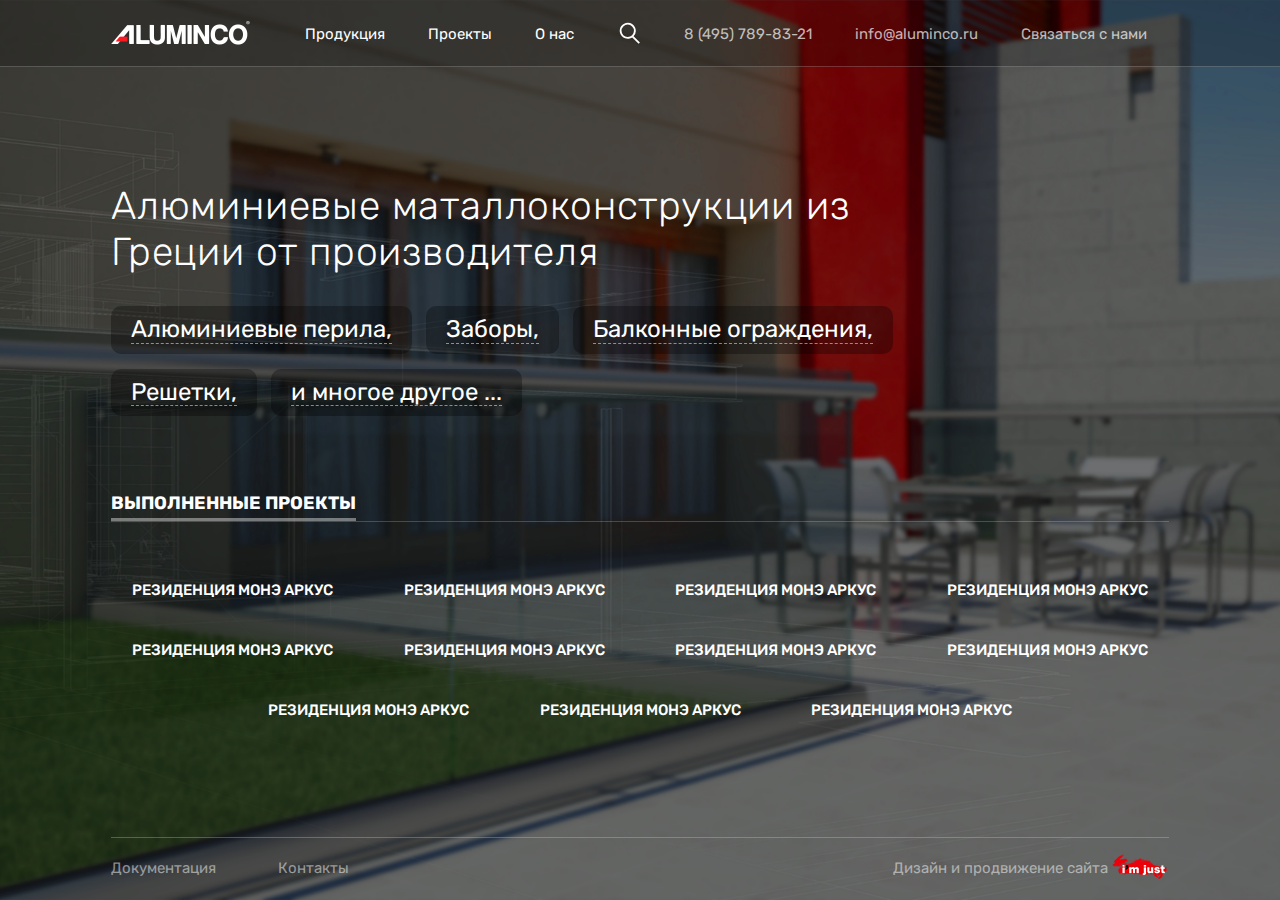
==== al/index.html @ 5c43ca2a "al" ====
<!DOCTYPE html>
<html lang="ru">

<head>
  <meta charset="utf-8">
  <meta http-equiv="X-UA-Compatible" content="IE=edge">
  <meta name="viewport" content="width=device-width, initial-scale=1">
  <meta name="robots" content="noindex">
  <title>aluminco</title>
  <!-- <link rel="stylesheet" href="css/bootstrap.min.css"> -->
  <link rel="stylesheet" href="css/main.css">
  <!--[if lte IE 8]>
  <script src="https://oss.maxcdn.com/html5shiv/3.7.3/html5shiv.min.js"></script>
  <script src="https://oss.maxcdn.com/respond/1.4.2/respond.min.js"></script>
  <![endif]-->
</head>

<body class="page-home">
  <header class="page-header">
    <nav class="navbar">
  <div class="container">
    <ul class="navbar-nav">
      <li class="nav-item nav-item-xs nav-item--brand">
        <a class="navbar-brand" href="#">
          <img src="img/main-logo.png" alt="Aluminco">
        </a>
      </li>
      <li class="nav-item nav-item--main">
        <a class="nav-link" href="#">Продукция</a>
      </li>
      <li class="nav-item nav-item--main">
        <a class="nav-link" href="#">Проекты</a>
      </li>
      <li class="nav-item nav-item--main">
        <a class="nav-link" href="#">О нас</a>
      </li>
      <li class="nav-item nav-item--search nav-item-xs">
        <button class="btn nav-link" id="navsearch-btn">
          <span class="search-ico"></span>
          <!-- <img src="img/search-ico.svg" alt=""> -->
        </button>
        <div class="search-wrap" id="navsearch-form">
          <form class="search-form" action="/">
            <button class="search-submit" type="submit"></button>
            <input class="search-input" type="search" placeholder="Поиск по сайту">
            <button class="search-close" type="button" name="button"></button>
          </form>
        </div>
      </li>
      <li class="nav-item d-none d-sm-flex">
        <a class="nav-link" href="#">8 (495) 789-83-21</a>
      </li>
      <li class="nav-item d-none d-sm-flex">
        <a class="nav-link" href="#">info@aluminco.ru</a>
      </li>
      <li class="nav-item nav-item-xs">
        <a class="nav-link" href="#">Связаться с нами</a>
      </li>
    </ul>
  </div>
</nav>

  </header>
  <div class="page-content">
    <div class="main-grow"></div>
    <section class="container">
  <div class="row">
    <div class="col-md-6">
      <h1 class="main-header">Алюминиевые маталлоконструкции из Греции от производителя</h1>
    </div>
  </div>
</section>

    <section class="container">
  <div class="row">
    <div class="col-md-7">
      <div class="label-list">
        <a class="label-link" href="#"><span class="label-link__text">Алюминиевые перила,</span></a>
        <a class="label-link" href="#"><span class="label-link__text">Заборы,</span></a>
        <a class="label-link" href="#"><span class="label-link__text">Балконные ограждения,</span></a>
        <a class="label-link" href="#"><span class="label-link__text">Решетки, </span></a>
        <a class="label-link" href="#"><span class="label-link__text">и многое другое  ...</span></a>
      </div>
    </div>
  </div>
</section>

    <div class="main-grow--middle"></div>
    <section class="container project-wrap">
  <div class="section-title-wrap">
    <span class="section-title">Выполненные проекты</span>
  </div>
  <div  class="project" id="project-slider">

        <article class="project-item">
  <a class="project-img-wrap" href="" >
    <img class="project-item-img img-fluid" src="https://placehold.it/278x124" alt="">
  </a>
  <a class="project-item-title" href="">Резиденция Монэ Аркус</a>
</article>


        <article class="project-item">
  <a class="project-img-wrap" href="" >
    <img class="project-item-img img-fluid" src="https://placehold.it/278x124" alt="">
  </a>
  <a class="project-item-title" href="">Резиденция Монэ Аркус</a>
</article>


        <article class="project-item">
  <a class="project-img-wrap" href="" >
    <img class="project-item-img img-fluid" src="https://placehold.it/278x124" alt="">
  </a>
  <a class="project-item-title" href="">Резиденция Монэ Аркус</a>
</article>


        <article class="project-item">
  <a class="project-img-wrap" href="" >
    <img class="project-item-img img-fluid" src="https://placehold.it/278x124" alt="">
  </a>
  <a class="project-item-title" href="">Резиденция Монэ Аркус</a>
</article>


        <article class="project-item">
  <a class="project-img-wrap" href="" >
    <img class="project-item-img img-fluid" src="https://placehold.it/278x124" alt="">
  </a>
  <a class="project-item-title" href="">Резиденция Монэ Аркус</a>
</article>


        <article class="project-item">
  <a class="project-img-wrap" href="" >
    <img class="project-item-img img-fluid" src="https://placehold.it/278x124" alt="">
  </a>
  <a class="project-item-title" href="">Резиденция Монэ Аркус</a>
</article>


        <article class="project-item">
  <a class="project-img-wrap" href="" >
    <img class="project-item-img img-fluid" src="https://placehold.it/278x124" alt="">
  </a>
  <a class="project-item-title" href="">Резиденция Монэ Аркус</a>
</article>


        <article class="project-item">
  <a class="project-img-wrap" href="" >
    <img class="project-item-img img-fluid" src="https://placehold.it/278x124" alt="">
  </a>
  <a class="project-item-title" href="">Резиденция Монэ Аркус</a>
</article>


        <article class="project-item">
  <a class="project-img-wrap" href="" >
    <img class="project-item-img img-fluid" src="https://placehold.it/278x124" alt="">
  </a>
  <a class="project-item-title" href="">Резиденция Монэ Аркус</a>
</article>


        <article class="project-item">
  <a class="project-img-wrap" href="" >
    <img class="project-item-img img-fluid" src="https://placehold.it/278x124" alt="">
  </a>
  <a class="project-item-title" href="">Резиденция Монэ Аркус</a>
</article>


        <article class="project-item">
  <a class="project-img-wrap" href="" >
    <img class="project-item-img img-fluid" src="https://placehold.it/278x124" alt="">
  </a>
  <a class="project-item-title" href="">Резиденция Монэ Аркус</a>
</article>


    <article class="project-item project-item--all">
      <a class="btn btn--project-item" href="#">
        Все проекты
      </a>
    </article>
  </div>
</section>

    <div class="main-grow"></div>
  </div>
  <footer class="page-footer">
    <div class="container">
  <ul class="navbar-footer">
    <li class="nav-item d-block d-sm-none">
      <a href="mailto:info@aluminco.ru" class="nav-link">info@aluminco.ru</a>
    </li>
    <li class="nav-item d-block d-sm-none">
      <a href="tel:+74957898321" class="nav-link">8 (495) 789-83-21</a>
    </li>
    <li class="nav-item">
      <a href="#" class="nav-link">Документация</a>
    </li>
    <li class="nav-item">
      <a href="#" class="nav-link">Контакты</a>
    </li>
    <li class="nav-item credit-thumb">
      <a href="#" class="nav-link">Дизайн и продвижение сайта <img src="img/lp/i-m-just.png" alt=""></a>
    </li>
  </ul>
</div>

  </footer>



  <script src="https://code.jquery.com/jquery-3.2.1.slim.min.js" integrity="sha384-KJ3o2DKtIkvYIK3UENzmM7KCkRr/rE9/Qpg6aAZGJwFDMVNA/GpGFF93hXpG5KkN" crossorigin="anonymous"></script>
  <script src="https://cdnjs.cloudflare.com/ajax/libs/popper.js/1.12.3/umd/popper.min.js" integrity="sha384-vFJXuSJphROIrBnz7yo7oB41mKfc8JzQZiCq4NCceLEaO4IHwicKwpJf9c9IpFgh" crossorigin="anonymous"></script>
  <script src="https://maxcdn.bootstrapcdn.com/bootstrap/4.0.0-beta.2/js/bootstrap.min.js" integrity="sha384-alpBpkh1PFOepccYVYDB4do5UnbKysX5WZXm3XxPqe5iKTfUKjNkCk9SaVuEZflJ" crossorigin="anonymous"></script>
  <script type="text/javascript" src="js/slick.min.js"></script>
  <script type="text/javascript" src="js/main.js"></script>
</body>

</html>
---- al/css/main.css ----
@charset "UTF-8";@import url(https://fonts.googleapis.com/css?family=Rubik:300,400,500,700&subset=cyrillic);address,dl,ol,p,ul{margin-bottom:1rem}body,caption{text-align:left}dd,label{margin-bottom:.5rem}.slick-initialized .slick-slide,.slick-slide img,article,aside,dialog,figcaption,figure,footer,header,hgroup,legend,main,nav,section{display:block}address,legend{line-height:inherit}progress,sub,sup{vertical-align:baseline}.img-fluid,.img-thumbnail{height:auto;max-width:100%}pre,textarea{overflow:auto}dl,h1,h2,h3,h4,h5,h6,ol,p,pre,ul{margin-top:0}a>code,fieldset,kbd kbd,legend,pre code{padding:0}.col,.img-fluid,.img-thumbnail,legend{max-width:100%}*,.slick-slider,::after,::before{box-sizing:border-box}.slick-slider,html{-webkit-tap-highlight-color:transparent}html{font-family:sans-serif;line-height:1.15;-webkit-text-size-adjust:100%;-ms-text-size-adjust:100%;-ms-overflow-style:scrollbar}@-ms-viewport{width:device-width}body{margin:0;font-family:Rubik,-apple-system,BlinkMacSystemFont,"Segoe UI",Roboto,"Helvetica Neue",Arial,sans-serif,"Apple Color Emoji","Segoe UI Emoji","Segoe UI Symbol";font-size:1rem;font-weight:400;line-height:1.5;color:grey;background-color:#fff}dt,kbd kbd{font-weight:700}[tabindex="-1"]:focus{outline:0!important}abbr[data-original-title],abbr[title]{text-decoration:underline;text-decoration:underline dotted;cursor:help;border-bottom:0}address{font-style:normal}.navbar-footer .nav-item.credit-thumb,ol ol,ol ul,ul ol,ul ul{margin-bottom:0}dd{margin-left:0}blockquote,figure{margin:0 0 1rem}dfn{font-style:italic}b,strong{font-weight:bolder}sub,sup{position:relative;font-size:75%;line-height:0}sub{bottom:-.25em}sup{top:-.5em}a{color:#007bff;text-decoration:none;background-color:transparent;-webkit-text-decoration-skip:objects}a:hover{color:#0056b3;text-decoration:underline}a:not([href]):not([tabindex]),a:not([href]):not([tabindex]):focus,a:not([href]):not([tabindex]):hover{color:inherit;text-decoration:none}.search-close:focus,.search-close:hover,.search-close:hover:focus,.search-submit:focus,.search-submit:hover,.search-submit:hover:focus,.slick-dots li button:focus,.slick-dots li button:hover,.slick-list:focus,.slick-slide:focus,.slick-slide:hover,.slick-slide:hover:focus,a:not([href]):not([tabindex]):focus{outline:0}code,kbd,pre,samp{font-family:monospace,monospace;font-size:1em}img{vertical-align:middle;border-style:none}svg:not(:root){overflow:hidden}[role=button],a,area,button,input:not([type=range]),label,select,summary,textarea{-ms-touch-action:manipulation;touch-action:manipulation}table{border-collapse:collapse}caption{padding-top:.75rem;padding-bottom:.75rem;color:#868e96;caption-side:bottom}th{text-align:inherit}label{display:inline-block}button{border-radius:0}button:focus{outline:dotted 1px;outline:-webkit-focus-ring-color auto 5px}button,input,optgroup,select,textarea{margin:0;font-family:inherit;font-size:inherit;line-height:inherit}button,input{overflow:visible}button,select{text-transform:none}[type=reset],[type=submit],button,html [type=button]{-webkit-appearance:button}[type=button]::-moz-focus-inner,[type=reset]::-moz-focus-inner,[type=submit]::-moz-focus-inner,button::-moz-focus-inner{padding:0;border-style:none}input[type=checkbox],input[type=radio]{box-sizing:border-box;padding:0}input[type=date],input[type=datetime-local],input[type=month],input[type=time]{-webkit-appearance:listbox}textarea{resize:vertical}fieldset{min-width:0;margin:0;border:0}legend{width:100%;margin-bottom:.5rem;font-size:1.5rem;color:inherit;white-space:normal}[type=number]::-webkit-inner-spin-button,[type=number]::-webkit-outer-spin-button{height:auto}[type=search]{outline-offset:-2px;-webkit-appearance:none}[type=search]::-webkit-search-cancel-button,[type=search]::-webkit-search-decoration{-webkit-appearance:none}::-webkit-file-upload-button{font:inherit;-webkit-appearance:button}.display-1,.display-2,.display-3,.display-4{line-height:1.2}.figure,.list-inline-item,output{display:inline-block}summary{display:list-item}.slick-arrow.slick-hidden,.slick-slide.slick-loading img,template{display:none}.d-none,.d-print-block,.d-print-inline,.d-print-inline-block,.slick-next.slick-disabled,.slick-prev.slick-disabled,[hidden]{display:none!important}.h1,.h2,.h3,.h4,.h5,.h6,h1,h2,h3,h4,h5,h6{margin-bottom:.5rem;font-family:inherit;font-weight:500;line-height:1.2;color:inherit}.blockquote,hr,pre{margin-bottom:1rem}.display-1,.display-2,.display-3,.display-4,.lead{font-weight:300}.h1,h1{font-size:2.5rem}.h2,h2{font-size:2rem}.h3,h3{font-size:1.75rem}.h4,h4{font-size:1.5rem}.h5,h5{font-size:1.25rem}.h6,h6{font-size:1rem}.lead{font-size:1.25rem}.display-1{font-size:6rem}.display-2{font-size:5.5rem}.display-3{font-size:4.5rem}.display-4{font-size:3.5rem}hr{box-sizing:content-box;height:0;overflow:visible;margin-top:1rem;border:0;border-top:1px solid rgba(0,0,0,.1)}.small,small{font-size:80%;font-weight:400}.mark,mark{padding:.2em;background-color:#fcf8e3}code,kbd{padding:.2rem .4rem}.list-inline,.list-unstyled{padding-left:0;list-style:none}.list-inline-item:not(:last-child){margin-right:5px}.initialism{font-size:90%;text-transform:uppercase}.blockquote{font-size:1.25rem}.blockquote-footer{display:block;font-size:80%;color:#868e96}code,kbd,pre{font-size:90%}.blockquote-footer::before{content:"\2014 \00A0"}.img-thumbnail{padding:.25rem;background-color:#fff;border:1px solid #ddd;border-radius:.25rem;transition:all .2s ease-in-out}.figure-img{margin-bottom:.5rem;line-height:1}.figure-caption{font-size:90%;color:#868e96}code,kbd,pre,samp{font-family:SFMono-Regular,Menlo,Monaco,Consolas,"Liberation Mono","Courier New",monospace}code{color:#bd4147;background-color:#f8f9fa;border-radius:.25rem}a>code{color:inherit;background-color:inherit}kbd{color:#fff;background-color:grey;border-radius:.2rem}kbd kbd{font-size:100%}pre{-ms-overflow-style:scrollbar;display:block;color:grey}pre code{font-size:inherit;color:inherit;background-color:transparent;border-radius:0}.pre-scrollable{max-height:340px;overflow-y:scroll}.container,.container-fluid{width:100%;padding-right:15px;padding-left:15px;margin-right:auto;margin-left:auto}.row{display:-webkit-flex;display:-ms-flexbox;display:flex;-webkit-flex-wrap:wrap;-ms-flex-wrap:wrap;flex-wrap:wrap;margin-right:-15px;margin-left:-15px}.label-link:last-child,.no-gutters{margin-right:0}.no-gutters{margin-left:0}.no-gutters>.col,.no-gutters>[class*=col-]{padding-right:0;padding-left:0}.col,.col-1,.col-2,.col-3,.col-4,.col-5,.col-6,.col-7,.col-8,.col-auto,.col-lg,.col-lg-1,.col-lg-2,.col-lg-3,.col-lg-4,.col-lg-5,.col-lg-6,.col-lg-7,.col-lg-8,.col-lg-auto,.col-md,.col-md-1,.col-md-2,.col-md-3,.col-md-4,.col-md-5,.col-md-6,.col-md-7,.col-md-8,.col-md-auto,.col-sm,.col-sm-1,.col-sm-2,.col-sm-3,.col-sm-4,.col-sm-5,.col-sm-6,.col-sm-7,.col-sm-8,.col-sm-auto,.col-xl,.col-xl-1,.col-xl-2,.col-xl-3,.col-xl-4,.col-xl-5,.col-xl-6,.col-xl-7,.col-xl-8,.col-xl-auto{position:relative;width:100%;min-height:1px;padding-right:15px;padding-left:15px}.col{-webkit-flex-basis:0;-ms-flex-preferred-size:0;flex-basis:0;-webkit-flex-grow:1;-ms-flex-positive:1;flex-grow:1}.col-auto{-webkit-flex:0 0 auto;-ms-flex:0 0 auto;flex:0 0 auto;width:auto;max-width:none}.col-1{-webkit-flex:0 0 12.5%;-ms-flex:0 0 12.5%;flex:0 0 12.5%;max-width:12.5%}.col-2{-webkit-flex:0 0 25%;-ms-flex:0 0 25%;flex:0 0 25%;max-width:25%}.col-3{-webkit-flex:0 0 37.5%;-ms-flex:0 0 37.5%;flex:0 0 37.5%;max-width:37.5%}.col-4{-webkit-flex:0 0 50%;-ms-flex:0 0 50%;flex:0 0 50%;max-width:50%}.col-5{-webkit-flex:0 0 62.5%;-ms-flex:0 0 62.5%;flex:0 0 62.5%;max-width:62.5%}.col-6{-webkit-flex:0 0 75%;-ms-flex:0 0 75%;flex:0 0 75%;max-width:75%}.col-7{-webkit-flex:0 0 87.5%;-ms-flex:0 0 87.5%;flex:0 0 87.5%;max-width:87.5%}.col-8{-webkit-flex:0 0 100%;-ms-flex:0 0 100%;flex:0 0 100%;max-width:100%}.order-first{-webkit-order:-1;-ms-flex-order:-1;order:-1}.order-1{-webkit-order:1;-ms-flex-order:1;order:1}.order-2{-webkit-order:2;-ms-flex-order:2;order:2}.order-3{-webkit-order:3;-ms-flex-order:3;order:3}.order-4{-webkit-order:4;-ms-flex-order:4;order:4}.order-5{-webkit-order:5;-ms-flex-order:5;order:5}.order-6{-webkit-order:6;-ms-flex-order:6;order:6}.order-7{-webkit-order:7;-ms-flex-order:7;order:7}.order-8{-webkit-order:8;-ms-flex-order:8;order:8}.offset-1{margin-left:12.5%}.offset-2{margin-left:25%}.offset-3{margin-left:37.5%}.offset-4{margin-left:50%}.offset-5{margin-left:62.5%}.offset-6{margin-left:75%}.offset-7{margin-left:87.5%}.align-baseline{vertical-align:baseline!important}.align-top{vertical-align:top!important}.align-middle{vertical-align:middle!important}.align-bottom{vertical-align:bottom!important}.align-text-bottom{vertical-align:text-bottom!important}.align-text-top{vertical-align:text-top!important}.bg-primary{background-color:#007bff!important}a.bg-primary:focus,a.bg-primary:hover{background-color:#0062cc!important}.bg-secondary{background-color:#868e96!important}a.bg-secondary:focus,a.bg-secondary:hover{background-color:#6c757d!important}.bg-success{background-color:#28a745!important}a.bg-success:focus,a.bg-success:hover{background-color:#1e7e34!important}.bg-info{background-color:#17a2b8!important}a.bg-info:focus,a.bg-info:hover{background-color:#117a8b!important}.bg-warning{background-color:#ffc107!important}a.bg-warning:focus,a.bg-warning:hover{background-color:#d39e00!important}.bg-danger{background-color:#dc3545!important}a.bg-danger:focus,a.bg-danger:hover{background-color:#bd2130!important}.bg-light{background-color:#f8f9fa!important}a.bg-light:focus,a.bg-light:hover{background-color:#dae0e5!important}.bg-dark{background-color:#343a40!important}a.bg-dark:focus,a.bg-dark:hover{background-color:#1d2124!important}.bg-white{background-color:#fff!important}.bg-transparent{background-color:transparent!important}.border{border:1px solid #e9ecef!important}.border-0{border:0!important}.rounded-right,.rounded-top{border-top-right-radius:.25rem!important}.rounded-bottom,.rounded-right{border-bottom-right-radius:.25rem!important}.rounded-left,.rounded-top{border-top-left-radius:.25rem!important}.rounded-bottom,.rounded-left{border-bottom-left-radius:.25rem!important}.border-top-0{border-top:0!important}.border-right-0{border-right:0!important}.border-bottom-0{border-bottom:0!important}.border-left-0{border-left:0!important}.border-primary{border-color:#007bff!important}.border-secondary{border-color:#868e96!important}.border-success{border-color:#28a745!important}.border-info{border-color:#17a2b8!important}.border-warning{border-color:#ffc107!important}.border-danger{border-color:#dc3545!important}.border-light{border-color:#f8f9fa!important}.border-dark{border-color:#343a40!important}.border-white{border-color:#fff!important}.rounded{border-radius:.25rem!important}.rounded-circle{border-radius:50%!important}.rounded-0{border-radius:0!important}.clearfix::after{display:block;clear:both;content:""}.d-inline{display:inline!important}.d-inline-block{display:inline-block!important}.d-block{display:block!important}.d-table{display:table!important}.d-table-row{display:table-row!important}.d-table-cell{display:table-cell!important}.d-flex{display:-webkit-flex!important;display:-ms-flexbox!important;display:flex!important}.d-inline-flex{display:-webkit-inline-flex!important;display:-ms-inline-flexbox!important;display:inline-flex!important}.embed-responsive{position:relative;display:block;width:100%;padding:0;overflow:hidden}.embed-responsive::before{display:block;content:""}.project,.search-wrap.open{display:-webkit-flex;display:-ms-flexbox}.embed-responsive .embed-responsive-item,.embed-responsive embed,.embed-responsive iframe,.embed-responsive object,.embed-responsive video{position:absolute;top:0;bottom:0;left:0;width:100%;height:100%;border:0}.embed-responsive-21by9::before{padding-top:42.8571428571%}.embed-responsive-16by9::before{padding-top:56.25%}.embed-responsive-4by3::before{padding-top:75%}.embed-responsive-1by1::before{padding-top:100%}.flex-row{-webkit-flex-direction:row!important;-ms-flex-direction:row!important;flex-direction:row!important}.flex-column{-webkit-flex-direction:column!important;-ms-flex-direction:column!important;flex-direction:column!important}.flex-row-reverse{-webkit-flex-direction:row-reverse!important;-ms-flex-direction:row-reverse!important;flex-direction:row-reverse!important}.flex-column-reverse{-webkit-flex-direction:column-reverse!important;-ms-flex-direction:column-reverse!important;flex-direction:column-reverse!important}.flex-wrap{-webkit-flex-wrap:wrap!important;-ms-flex-wrap:wrap!important;flex-wrap:wrap!important}.flex-nowrap{-webkit-flex-wrap:nowrap!important;-ms-flex-wrap:nowrap!important;flex-wrap:nowrap!important}.flex-wrap-reverse{-webkit-flex-wrap:wrap-reverse!important;-ms-flex-wrap:wrap-reverse!important;flex-wrap:wrap-reverse!important}.justify-content-start{-webkit-justify-content:flex-start!important;-ms-flex-pack:start!important;justify-content:flex-start!important}.justify-content-end{-webkit-justify-content:flex-end!important;-ms-flex-pack:end!important;justify-content:flex-end!important}.justify-content-center{-webkit-justify-content:center!important;-ms-flex-pack:center!important;justify-content:center!important}.justify-content-between{-webkit-justify-content:space-between!important;-ms-flex-pack:justify!important;justify-content:space-between!important}.justify-content-around{-webkit-justify-content:space-around!important;-ms-flex-pack:distribute!important;justify-content:space-around!important}.align-items-start{-webkit-align-items:flex-start!important;-ms-flex-align:start!important;align-items:flex-start!important}.align-items-end{-webkit-align-items:flex-end!important;-ms-flex-align:end!important;align-items:flex-end!important}.align-items-center{-webkit-align-items:center!important;-ms-flex-align:center!important;align-items:center!important}.align-items-baseline{-webkit-align-items:baseline!important;-ms-flex-align:baseline!important;align-items:baseline!important}.align-items-stretch{-webkit-align-items:stretch!important;-ms-flex-align:stretch!important;align-items:stretch!important}.align-content-start{-webkit-align-content:flex-start!important;-ms-flex-line-pack:start!important;align-content:flex-start!important}.align-content-end{-webkit-align-content:flex-end!important;-ms-flex-line-pack:end!important;align-content:flex-end!important}.align-content-center{-webkit-align-content:center!important;-ms-flex-line-pack:center!important;align-content:center!important}.align-content-between{-webkit-align-content:space-between!important;-ms-flex-line-pack:justify!important;align-content:space-between!important}.align-content-around{-webkit-align-content:space-around!important;-ms-flex-line-pack:distribute!important;align-content:space-around!important}.align-content-stretch{-webkit-align-content:stretch!important;-ms-flex-line-pack:stretch!important;align-content:stretch!important}.align-self-auto{-webkit-align-self:auto!important;-ms-flex-item-align:auto!important;-ms-grid-row-align:auto!important;align-self:auto!important}.align-self-start{-webkit-align-self:flex-start!important;-ms-flex-item-align:start!important;align-self:flex-start!important}.align-self-end{-webkit-align-self:flex-end!important;-ms-flex-item-align:end!important;align-self:flex-end!important}.align-self-center{-webkit-align-self:center!important;-ms-flex-item-align:center!important;-ms-grid-row-align:center!important;align-self:center!important}.align-self-baseline{-webkit-align-self:baseline!important;-ms-flex-item-align:baseline!important;align-self:baseline!important}.align-self-stretch{-webkit-align-self:stretch!important;-ms-flex-item-align:stretch!important;-ms-grid-row-align:stretch!important;align-self:stretch!important}.float-left{float:left!important}.float-right{float:right!important}.float-none{float:none!important}.position-static{position:static!important}.position-relative{position:relative!important}.position-absolute{position:absolute!important}.position-fixed{position:fixed!important}.position-sticky{position:-webkit-sticky!important;position:sticky!important}.fixed-bottom,.fixed-top{position:fixed;right:0;left:0;z-index:1030}.fixed-top{top:0}.fixed-bottom{bottom:0}@supports ((position:-webkit-sticky) or (position:sticky)){.sticky-top{position:-webkit-sticky;position:sticky;top:0;z-index:1020}}.search-close,.search-submit,.search-wrap,.sr-only{position:absolute}.sr-only{width:1px;height:1px;padding:0;overflow:hidden;clip:rect(0,0,0,0);white-space:nowrap;-webkit-clip-path:inset(50%);clip-path:inset(50%);border:0}.sr-only-focusable:active,.sr-only-focusable:focus{position:static;width:auto;height:auto;overflow:visible;clip:auto;white-space:normal;-webkit-clip-path:none;clip-path:none}.w-25{width:25%!important}.w-50{width:50%!important}.w-75{width:75%!important}.w-100{width:100%!important}.h-25{height:25%!important}.h-50{height:50%!important}.h-75{height:75%!important}.h-100{height:100%!important}.mw-100{max-width:100%!important}.mh-100{max-height:100%!important}.m-0{margin:0!important}.mt-0,.my-0{margin-top:0!important}.mr-0,.mx-0{margin-right:0!important}.mb-0,.my-0{margin-bottom:0!important}.ml-0,.mx-0{margin-left:0!important}.m-1{margin:.25rem!important}.mt-1,.my-1{margin-top:.25rem!important}.mr-1,.mx-1{margin-right:.25rem!important}.mb-1,.my-1{margin-bottom:.25rem!important}.ml-1,.mx-1{margin-left:.25rem!important}.m-2{margin:.5rem!important}.mt-2,.my-2{margin-top:.5rem!important}.mr-2,.mx-2{margin-right:.5rem!important}.mb-2,.my-2{margin-bottom:.5rem!important}.ml-2,.mx-2{margin-left:.5rem!important}.m-3{margin:1rem!important}.mt-3,.my-3{margin-top:1rem!important}.mr-3,.mx-3{margin-right:1rem!important}.mb-3,.my-3{margin-bottom:1rem!important}.ml-3,.mx-3{margin-left:1rem!important}.m-4{margin:1.5rem!important}.mt-4,.my-4{margin-top:1.5rem!important}.mr-4,.mx-4{margin-right:1.5rem!important}.mb-4,.my-4{margin-bottom:1.5rem!important}.ml-4,.mx-4{margin-left:1.5rem!important}.m-5{margin:3rem!important}.mt-5,.my-5{margin-top:3rem!important}.mr-5,.mx-5{margin-right:3rem!important}.mb-5,.my-5{margin-bottom:3rem!important}.ml-5,.mx-5{margin-left:3rem!important}.p-0{padding:0!important}.pt-0,.py-0{padding-top:0!important}.pr-0,.px-0{padding-right:0!important}.pb-0,.py-0{padding-bottom:0!important}.pl-0,.px-0{padding-left:0!important}.p-1{padding:.25rem!important}.pt-1,.py-1{padding-top:.25rem!important}.pr-1,.px-1{padding-right:.25rem!important}.pb-1,.py-1{padding-bottom:.25rem!important}.pl-1,.px-1{padding-left:.25rem!important}.p-2{padding:.5rem!important}.pt-2,.py-2{padding-top:.5rem!important}.pr-2,.px-2{padding-right:.5rem!important}.pb-2,.py-2{padding-bottom:.5rem!important}.pl-2,.px-2{padding-left:.5rem!important}.p-3{padding:1rem!important}.pt-3,.py-3{padding-top:1rem!important}.pr-3,.px-3{padding-right:1rem!important}.pb-3,.py-3{padding-bottom:1rem!important}.pl-3,.px-3{padding-left:1rem!important}.p-4{padding:1.5rem!important}.pt-4,.py-4{padding-top:1.5rem!important}.pr-4,.px-4{padding-right:1.5rem!important}.pb-4,.py-4{padding-bottom:1.5rem!important}.pl-4,.px-4{padding-left:1.5rem!important}.p-5{padding:3rem!important}.pt-5,.py-5{padding-top:3rem!important}.pr-5,.px-5{padding-right:3rem!important}.pb-5,.py-5{padding-bottom:3rem!important}.pl-5,.px-5{padding-left:3rem!important}.m-auto{margin:auto!important}.mt-auto,.my-auto{margin-top:auto!important}.mr-auto,.mx-auto{margin-right:auto!important}.mb-auto,.my-auto{margin-bottom:auto!important}.ml-auto,.mx-auto{margin-left:auto!important}.text-justify{text-align:justify!important}.text-nowrap{white-space:nowrap!important}.text-truncate{overflow:hidden;text-overflow:ellipsis;white-space:nowrap}.text-left{text-align:left!important}.text-right{text-align:right!important}.text-center{text-align:center!important}.text-lowercase{text-transform:lowercase!important}.text-uppercase{text-transform:uppercase!important}.text-capitalize{text-transform:capitalize!important}.font-weight-light{font-weight:300!important}.font-weight-normal{font-weight:400!important}.font-weight-bold{font-weight:700!important}.font-italic{font-style:italic!important}.text-white{color:#fff!important}.text-primary{color:#007bff!important}a.text-primary:focus,a.text-primary:hover{color:#0062cc!important}.text-muted,.text-secondary{color:#868e96!important}a.text-secondary:focus,a.text-secondary:hover{color:#6c757d!important}.text-success{color:#28a745!important}a.text-success:focus,a.text-success:hover{color:#1e7e34!important}.text-info{color:#17a2b8!important}a.text-info:focus,a.text-info:hover{color:#117a8b!important}.text-warning{color:#ffc107!important}a.text-warning:focus,a.text-warning:hover{color:#d39e00!important}.text-danger{color:#dc3545!important}a.text-danger:focus,a.text-danger:hover{color:#bd2130!important}.text-light{color:#f8f9fa!important}a.text-light:focus,a.text-light:hover{color:#dae0e5!important}.text-dark{color:#343a40!important}a.text-dark:focus,a.text-dark:hover{color:#1d2124!important}.text-hide{font:0/0 a;color:transparent;text-shadow:none;background-color:transparent;border:0}.visible{visibility:visible!important}.invisible{visibility:hidden!important}.container{padding-left:20px;padding-right:20px}.label-link{display:inline-block;color:#fff;font-size:18px;padding:7px 9px;margin-bottom:10px;background-color:rgba(0,0,0,.3);border-radius:10px;line-height:1.1;margin-right:10px}.label-link__text{display:inline-block;border-bottom:1px dashed rgba(255,255,255,.5)}.label-link:focus,.label-link:hover,.label-link:hover:focus{color:#d92027;background-color:#fff;outline:0;box-shadow:0 6px 10px #272f38}.label-link:focus .label-link__text,.label-link:hover .label-link__text,.label-link:hover:focus .label-link__text{border-bottom-color:rgba(217,32,39,.5)}.search-close,.search-input,.search-submit{border:none;outline:0}.label-list{margin-bottom:40px}.search-wrap{display:none;z-index:1200;-webkit-align-items:center;-ms-flex-align:center;align-items:center;background-color:#494a4b;text-align:center;color:#fff;top:0;left:-20px;right:-20px;height:38px}.navbar-nav .nav-item--search>.nav-link:focus,.navbar-nav .nav-item--search>.nav-link:hover,.navbar-nav .nav-item--search>.nav-link:hover:focus,.search-input{background-color:transparent}.search-wrap.open{display:flex}.search-form{width:100%}.search-input{width:100%;color:#fff;padding-left:50px;padding-right:50px}.search-submit{width:25px;height:25px;left:20px;top:8px;background:url(../img/search-ico-sub.svg) center/contain no-repeat;cursor:pointer}.search-close{width:20px;height:20px;right:20px;top:11px;background:url(../img/search-ico-close.svg) center/contain no-repeat;cursor:pointer}.project{display:flex;-webkit-flex-wrap:wrap;-ms-flex-wrap:wrap;flex-wrap:wrap;-webkit-justify-content:center;-ms-flex-pack:center;justify-content:center}.project-item,body{display:-webkit-flex;display:-ms-flexbox}.project-wrap{margin-bottom:50px}.project-item,.slick-dotted.slick-slider{margin-bottom:30px}.project-item{display:flex;-webkit-flex-direction:column;-ms-flex-direction:column;flex-direction:column;-webkit-justify-content:center;-ms-flex-pack:center;justify-content:center;color:#fff}.project-item-title{color:#fff;text-transform:uppercase;text-decoration:none;font-weight:500;outline:0}.project-item-title:focus,.project-item-title:hover,.project-item-title:hover:focus{color:#fff;text-decoration:underline;outline:0}.project-img-wrap,.project-img-wrap:focus,.project-img-wrap:hover,.project-img-wrap:hover:focus{text-decoration:none;outline:0;color:#fff}.project-item-img{background-color:#fff;border-radius:10px;box-shadow:0 0 10px rgba(26,52,67,.5)}.project-item--all{padding-top:20px;border-top:1px solid #ccc;-webkit-justify-content:flex-start;-ms-flex-pack:start;justify-content:flex-start}.project-item--all .btn{margin-right:auto;width:278px;border-radius:10px;color:#fff;text-transform:uppercase}.project-img-wrap{display:block;margin-bottom:1rem}.section-title{display:inline-block;font-size:15px;font-weight:700;line-height:1.6;text-transform:uppercase;color:#fff;border-bottom:3px solid rgba(213,213,213,.5)}.slick-list,.slick-slider,.slick-track{position:relative;display:block}.slick-dots li button,.slick-next,.slick-next:focus,.slick-next:hover,.slick-prev,.slick-prev:focus,.slick-prev:hover{color:transparent;outline:0}.section-title-wrap{border-bottom:1px solid rgba(255,255,255,.2);margin-bottom:1.6rem}html{position:relative;height:100%;font-size:13px}body{display:flex;-webkit-flex-direction:column;-ms-flex-direction:column;flex-direction:column;min-width:320px;min-height:100vh;-webkit-justify-content:space-between;-ms-flex-pack:justify;justify-content:space-between}.slick-slider{-webkit-touch-callout:none;-webkit-user-select:none;-moz-user-select:none;-ms-user-select:none;user-select:none;-ms-touch-action:pan-y;touch-action:pan-y}.slick-list{overflow:hidden;margin:0;padding:0}.slick-list.dragging{cursor:pointer;cursor:hand}.slick-slider .slick-list,.slick-slider .slick-track{-webkit-transform:translate3d(0,0,0);-ms-transform:translate3d(0,0,0);transform:translate3d(0,0,0)}.slick-track{left:0;top:0;margin-left:auto;margin-right:auto}.slick-track:after,.slick-track:before{content:"";display:table}.slick-track:after{clear:both}.slick-loading .slick-slide,.slick-loading .slick-track{visibility:hidden}.slick-slide{float:left;height:100%;min-height:1px;outline:0;display:none}[dir=rtl] .slick-slide{float:right}.slick-slide.dragging img{pointer-events:none}.slick-vertical .slick-slide{display:block;height:auto;border:1px solid transparent}.slick-loading .slick-list{background:url(../img/ajax-loader.gif) center center no-repeat #fff}@font-face{font-family:slick;font-weight:400;font-style:normal}.slick-next,.slick-prev{position:absolute;display:block;width:19px;height:35px;line-height:0;font-size:0;cursor:pointer;background:url(../img/arrow-right.svg) right/cover no-repeat;top:38%;-webkit-transform:translate(0,-50%);-ms-transform:translate(0,-50%);transform:translate(0,-50%);padding:0;border:none;z-index:140}.navbar,.navbar-nav .nav-item--main .nav-link,.page-footer{color:#fff}.slick-prev{left:-30px;-webkit-transform:rotate(180deg) translate(0,50%);-ms-transform:rotate(180deg) translate(0,50%);transform:rotate(180deg) translate(0,50%)}[dir=rtl] .slick-prev{left:auto;right:-25px}.slick-next{right:-30px}[dir=rtl] .slick-next{left:-25px;right:auto}.slick-dots{position:absolute;bottom:-25px;list-style:none;display:block;text-align:center;padding:0;margin:0;width:100%}.navbar,.navbar-nav,.slick-dots li{position:relative}.navbar,.navbar-brand{display:-webkit-flex;display:-ms-flexbox}.slick-dots li{display:inline-block;height:20px;width:20px;margin:0 5px;padding:0;cursor:pointer}.slick-dots li button{border:0;background:0 0;display:block;height:20px;width:20px;line-height:0;font-size:0;padding:5px;cursor:pointer}.slick-dots li button:focus:before,.slick-dots li button:hover:before{opacity:1}.slick-dots li button:before{position:absolute;top:0;left:0;content:"•";width:20px;height:20px;font-family:slick;font-size:6px;line-height:20px;text-align:center;color:#000;opacity:.25;-webkit-font-smoothing:antialiased;-moz-osx-font-smoothing:grayscale}.slick-dots li.slick-active button:before{color:#000;opacity:.75}.page-header{-webkit-flex-shrink:0;-ms-flex-negative:0;flex-shrink:0}.main-header{font-size:2rem;margin-top:3.15rem;margin-bottom:2.2rem;color:#fff;font-weight:300;letter-spacing:.6px}.navbar-footer,.navbar-nav{margin-bottom:0;list-style:none;white-space:nowrap}.navbar{display:flex;-webkit-flex-wrap:wrap;-ms-flex-wrap:wrap;flex-wrap:wrap;-webkit-align-items:center;-ms-flex-align:center;align-items:center;box-shadow:inset 0 38px rgba(0,0,0,.5),inset 0 39px rgba(255,255,255,.2)}.navbar-brand{display:flex;-webkit-align-items:center;-ms-flex-align:center;align-items:center}.navbar .container,.navbar-nav,.navbar-nav .nav-item{display:-webkit-flex;display:-ms-flexbox}.navbar .container{display:flex;-webkit-flex-wrap:nowrap;-ms-flex-wrap:nowrap;flex-wrap:nowrap;-webkit-align-items:center;-ms-flex-align:center;align-items:center}.navbar-nav{display:flex;padding-left:0;-webkit-flex-grow:1;-ms-flex-positive:1;flex-grow:1;-webkit-flex-wrap:wrap;-ms-flex-wrap:wrap;flex-wrap:wrap}.navbar-nav .nav-item{display:flex;text-align:center;padding:12px 12px 12px 0}.navbar-nav .nav-item--main{-webkit-order:2;-ms-flex-order:2;order:2;padding:12px 24px 12px 0;-webkit-flex-grow:0;-ms-flex-positive:0;flex-grow:0}.navbar-nav .nav-item--search{display:-webkit-flex;display:-ms-flexbox;display:flex;-webkit-justify-content:center;-ms-flex-pack:center;justify-content:center;-webkit-align-items:center;-ms-flex-align:center;align-items:center;-webkit-flex-grow:2;-ms-flex-positive:2;flex-grow:2;padding:0 12px 0 0}.navbar-nav .nav-item--search>.nav-link{display:-webkit-flex;display:-ms-flexbox;display:flex;-webkit-align-items:center;-ms-flex-align:center;align-items:center;-webkit-justify-content:center;-ms-flex-pack:center;justify-content:center;height:100%;padding-top:0;padding-bottom:0;background-color:transparent;border:none;outline:0}.navbar-nav .nav-item--search>.nav-link>.search-ico{background:url(../img/search-ico.svg) center/cover no-repeat;width:17px;height:18px}.navbar-nav .nav-link{display:inline-block;line-height:1;padding:0;color:rgba(255,255,255,.7);cursor:pointer}.navbar-brand img{width:80px;height:15px}.page-content{-webkit-flex-grow:1;-ms-flex-positive:1;flex-grow:1;-webkit-flex-shrink:0;-ms-flex-negative:0;flex-shrink:0}.page-home{background:url(../img/bg/main-page-bg.png) 55% 50%/cover no-repeat #626462}.page-footer{background-color:#4e504e;line-height:1.85}.navbar-footer{display:-webkit-flex;display:-ms-flexbox;display:flex;-webkit-flex-wrap:wrap;-ms-flex-wrap:wrap;flex-wrap:wrap;-webkit-align-items:center;-ms-flex-align:center;align-items:center;padding:16px 0}.navbar-footer .nav-item{min-width:50%;margin-bottom:1.15rem;-webkit-flex-shrink:0;-ms-flex-negative:0;flex-shrink:0}.navbar-footer .nav-link{color:rgba(255,255,255,.5)}.navbar-footer .nav-link:focus,.navbar-footer .nav-link:hover,.navbar-footer .nav-link:hover:focus{color:rgba(255,255,255,.5);text-decoration:underline}@media (min-width:370px){.navbar-nav .nav-item-xs{min-width:25%}}@media (min-width:450px){.navbar-nav .nav-item-xs{min-width:33.333333%}.navbar-nav .nav-item-xs:last-child{-webkit-justify-content:flex-end;-ms-flex-pack:end;justify-content:flex-end}}@media (min-width:576px){.project-item{padding-left:8px;padding-right:8px}}@media (min-width:628px){.project-item--all{width:100%}}@media (min-width:768px){.container{max-width:664px}.col-sm{-webkit-flex-basis:0;-ms-flex-preferred-size:0;flex-basis:0;-webkit-flex-grow:1;-ms-flex-positive:1;flex-grow:1;max-width:100%}.col-sm-auto{-webkit-flex:0 0 auto;-ms-flex:0 0 auto;flex:0 0 auto;width:auto;max-width:none}.col-sm-1{-webkit-flex:0 0 12.5%;-ms-flex:0 0 12.5%;flex:0 0 12.5%;max-width:12.5%}.col-sm-2{-webkit-flex:0 0 25%;-ms-flex:0 0 25%;flex:0 0 25%;max-width:25%}.col-sm-3{-webkit-flex:0 0 37.5%;-ms-flex:0 0 37.5%;flex:0 0 37.5%;max-width:37.5%}.col-sm-4{-webkit-flex:0 0 50%;-ms-flex:0 0 50%;flex:0 0 50%;max-width:50%}.col-sm-5{-webkit-flex:0 0 62.5%;-ms-flex:0 0 62.5%;flex:0 0 62.5%;max-width:62.5%}.col-sm-6{-webkit-flex:0 0 75%;-ms-flex:0 0 75%;flex:0 0 75%;max-width:75%}.col-sm-7{-webkit-flex:0 0 87.5%;-ms-flex:0 0 87.5%;flex:0 0 87.5%;max-width:87.5%}.col-sm-8{-webkit-flex:0 0 100%;-ms-flex:0 0 100%;flex:0 0 100%;max-width:100%}.order-sm-first{-webkit-order:-1;-ms-flex-order:-1;order:-1}.order-sm-1{-webkit-order:1;-ms-flex-order:1;order:1}.order-sm-2{-webkit-order:2;-ms-flex-order:2;order:2}.order-sm-3{-webkit-order:3;-ms-flex-order:3;order:3}.order-sm-4{-webkit-order:4;-ms-flex-order:4;order:4}.order-sm-5{-webkit-order:5;-ms-flex-order:5;order:5}.order-sm-6{-webkit-order:6;-ms-flex-order:6;order:6}.order-sm-7{-webkit-order:7;-ms-flex-order:7;order:7}.order-sm-8{-webkit-order:8;-ms-flex-order:8;order:8}.offset-sm-0{margin-left:0}.offset-sm-1{margin-left:12.5%}.offset-sm-2{margin-left:25%}.offset-sm-3{margin-left:37.5%}.offset-sm-4{margin-left:50%}.offset-sm-5{margin-left:62.5%}.offset-sm-6{margin-left:75%}.offset-sm-7{margin-left:87.5%}.d-sm-none{display:none!important}.d-sm-inline{display:inline!important}.d-sm-inline-block{display:inline-block!important}.d-sm-block{display:block!important}.d-sm-table{display:table!important}.d-sm-table-row{display:table-row!important}.d-sm-table-cell{display:table-cell!important}.d-sm-flex{display:-webkit-flex!important;display:-ms-flexbox!important;display:flex!important}.d-sm-inline-flex{display:-webkit-inline-flex!important;display:-ms-inline-flexbox!important;display:inline-flex!important}.flex-sm-row{-webkit-flex-direction:row!important;-ms-flex-direction:row!important;flex-direction:row!important}.flex-sm-column{-webkit-flex-direction:column!important;-ms-flex-direction:column!important;flex-direction:column!important}.flex-sm-row-reverse{-webkit-flex-direction:row-reverse!important;-ms-flex-direction:row-reverse!important;flex-direction:row-reverse!important}.flex-sm-column-reverse{-webkit-flex-direction:column-reverse!important;-ms-flex-direction:column-reverse!important;flex-direction:column-reverse!important}.flex-sm-wrap{-webkit-flex-wrap:wrap!important;-ms-flex-wrap:wrap!important;flex-wrap:wrap!important}.flex-sm-nowrap{-webkit-flex-wrap:nowrap!important;-ms-flex-wrap:nowrap!important;flex-wrap:nowrap!important}.flex-sm-wrap-reverse{-webkit-flex-wrap:wrap-reverse!important;-ms-flex-wrap:wrap-reverse!important;flex-wrap:wrap-reverse!important}.justify-content-sm-start{-webkit-justify-content:flex-start!important;-ms-flex-pack:start!important;justify-content:flex-start!important}.justify-content-sm-end{-webkit-justify-content:flex-end!important;-ms-flex-pack:end!important;justify-content:flex-end!important}.justify-content-sm-center{-webkit-justify-content:center!important;-ms-flex-pack:center!important;justify-content:center!important}.justify-content-sm-between{-webkit-justify-content:space-between!important;-ms-flex-pack:justify!important;justify-content:space-between!important}.justify-content-sm-around{-webkit-justify-content:space-around!important;-ms-flex-pack:distribute!important;justify-content:space-around!important}.align-items-sm-start{-webkit-align-items:flex-start!important;-ms-flex-align:start!important;align-items:flex-start!important}.align-items-sm-end{-webkit-align-items:flex-end!important;-ms-flex-align:end!important;align-items:flex-end!important}.align-items-sm-center{-webkit-align-items:center!important;-ms-flex-align:center!important;align-items:center!important}.align-items-sm-baseline{-webkit-align-items:baseline!important;-ms-flex-align:baseline!important;align-items:baseline!important}.align-items-sm-stretch{-webkit-align-items:stretch!important;-ms-flex-align:stretch!important;align-items:stretch!important}.align-content-sm-start{-webkit-align-content:flex-start!important;-ms-flex-line-pack:start!important;align-content:flex-start!important}.align-content-sm-end{-webkit-align-content:flex-end!important;-ms-flex-line-pack:end!important;align-content:flex-end!important}.align-content-sm-center{-webkit-align-content:center!important;-ms-flex-line-pack:center!important;align-content:center!important}.align-content-sm-between{-webkit-align-content:space-between!important;-ms-flex-line-pack:justify!important;align-content:space-between!important}.align-content-sm-around{-webkit-align-content:space-around!important;-ms-flex-line-pack:distribute!important;align-content:space-around!important}.align-content-sm-stretch{-webkit-align-content:stretch!important;-ms-flex-line-pack:stretch!important;align-content:stretch!important}.align-self-sm-auto{-webkit-align-self:auto!important;-ms-flex-item-align:auto!important;-ms-grid-row-align:auto!important;align-self:auto!important}.align-self-sm-start{-webkit-align-self:flex-start!important;-ms-flex-item-align:start!important;align-self:flex-start!important}.align-self-sm-end{-webkit-align-self:flex-end!important;-ms-flex-item-align:end!important;align-self:flex-end!important}.align-self-sm-center{-webkit-align-self:center!important;-ms-flex-item-align:center!important;-ms-grid-row-align:center!important;align-self:center!important}.align-self-sm-baseline{-webkit-align-self:baseline!important;-ms-flex-item-align:baseline!important;align-self:baseline!important}.align-self-sm-stretch{-webkit-align-self:stretch!important;-ms-flex-item-align:stretch!important;-ms-grid-row-align:stretch!important;align-self:stretch!important}.float-sm-left{float:left!important}.float-sm-right{float:right!important}.float-sm-none{float:none!important}.m-sm-0{margin:0!important}.mt-sm-0,.my-sm-0{margin-top:0!important}.mr-sm-0,.mx-sm-0{margin-right:0!important}.mb-sm-0,.my-sm-0{margin-bottom:0!important}.ml-sm-0,.mx-sm-0{margin-left:0!important}.m-sm-1{margin:.25rem!important}.mt-sm-1,.my-sm-1{margin-top:.25rem!important}.mr-sm-1,.mx-sm-1{margin-right:.25rem!important}.mb-sm-1,.my-sm-1{margin-bottom:.25rem!important}.ml-sm-1,.mx-sm-1{margin-left:.25rem!important}.m-sm-2{margin:.5rem!important}.mt-sm-2,.my-sm-2{margin-top:.5rem!important}.mr-sm-2,.mx-sm-2{margin-right:.5rem!important}.mb-sm-2,.my-sm-2{margin-bottom:.5rem!important}.ml-sm-2,.mx-sm-2{margin-left:.5rem!important}.m-sm-3{margin:1rem!important}.mt-sm-3,.my-sm-3{margin-top:1rem!important}.mr-sm-3,.mx-sm-3{margin-right:1rem!important}.mb-sm-3,.my-sm-3{margin-bottom:1rem!important}.ml-sm-3,.mx-sm-3{margin-left:1rem!important}.m-sm-4{margin:1.5rem!important}.mt-sm-4,.my-sm-4{margin-top:1.5rem!important}.mr-sm-4,.mx-sm-4{margin-right:1.5rem!important}.mb-sm-4,.my-sm-4{margin-bottom:1.5rem!important}.ml-sm-4,.mx-sm-4{margin-left:1.5rem!important}.m-sm-5{margin:3rem!important}.mt-sm-5,.my-sm-5{margin-top:3rem!important}.mr-sm-5,.mx-sm-5{margin-right:3rem!important}.mb-sm-5,.my-sm-5{margin-bottom:3rem!important}.ml-sm-5,.mx-sm-5{margin-left:3rem!important}.p-sm-0{padding:0!important}.pt-sm-0,.py-sm-0{padding-top:0!important}.pr-sm-0,.px-sm-0{padding-right:0!important}.pb-sm-0,.py-sm-0{padding-bottom:0!important}.pl-sm-0,.px-sm-0{padding-left:0!important}.p-sm-1{padding:.25rem!important}.pt-sm-1,.py-sm-1{padding-top:.25rem!important}.pr-sm-1,.px-sm-1{padding-right:.25rem!important}.pb-sm-1,.py-sm-1{padding-bottom:.25rem!important}.pl-sm-1,.px-sm-1{padding-left:.25rem!important}.p-sm-2{padding:.5rem!important}.pt-sm-2,.py-sm-2{padding-top:.5rem!important}.pr-sm-2,.px-sm-2{padding-right:.5rem!important}.pb-sm-2,.py-sm-2{padding-bottom:.5rem!important}.pl-sm-2,.px-sm-2{padding-left:.5rem!important}.p-sm-3{padding:1rem!important}.pt-sm-3,.py-sm-3{padding-top:1rem!important}.pr-sm-3,.px-sm-3{padding-right:1rem!important}.pb-sm-3,.py-sm-3{padding-bottom:1rem!important}.pl-sm-3,.px-sm-3{padding-left:1rem!important}.p-sm-4{padding:1.5rem!important}.pt-sm-4,.py-sm-4{padding-top:1.5rem!important}.pr-sm-4,.px-sm-4{padding-right:1.5rem!important}.pb-sm-4,.py-sm-4{padding-bottom:1.5rem!important}.pl-sm-4,.px-sm-4{padding-left:1.5rem!important}.p-sm-5{padding:3rem!important}.pt-sm-5,.py-sm-5{padding-top:3rem!important}.pr-sm-5,.px-sm-5{padding-right:3rem!important}.pb-sm-5,.py-sm-5{padding-bottom:3rem!important}.pl-sm-5,.px-sm-5{padding-left:3rem!important}.m-sm-auto{margin:auto!important}.mt-sm-auto,.my-sm-auto{margin-top:auto!important}.mr-sm-auto,.mx-sm-auto{margin-right:auto!important}.mb-sm-auto,.my-sm-auto{margin-bottom:auto!important}.ml-sm-auto,.mx-sm-auto{margin-left:auto!important}.text-sm-left{text-align:left!important}.text-sm-right{text-align:right!important}.text-sm-center{text-align:center!important}.col,.col-1,.col-2,.col-3,.col-4,.col-5,.col-6,.col-7,.col-8,.col-auto,.col-lg,.col-lg-1,.col-lg-2,.col-lg-3,.col-lg-4,.col-lg-5,.col-lg-6,.col-lg-7,.col-lg-8,.col-lg-auto,.col-md,.col-md-1,.col-md-2,.col-md-3,.col-md-4,.col-md-5,.col-md-6,.col-md-7,.col-md-8,.col-md-auto,.col-sm,.col-sm-1,.col-sm-2,.col-sm-3,.col-sm-4,.col-sm-5,.col-sm-6,.col-sm-7,.col-sm-8,.col-sm-auto,.col-xl,.col-xl-1,.col-xl-2,.col-xl-3,.col-xl-4,.col-xl-5,.col-xl-6,.col-xl-7,.col-xl-8,.col-xl-auto,.container{padding-left:8px;padding-right:8px}.project,.row{margin-left:-8px;margin-right:-8px}.label-list{margin-bottom:0}.search-wrap{left:130px;right:0;top:0;height:50px}.search-input{padding-left:70px;padding-right:70px}.search-submit{left:20px;top:15px}.search-close{right:20px;top:15px}.project-item{width:25%;padding-left:8px;padding-right:8px}.project-item--all{padding-top:0;border-top:none}.project-item--all .btn{display:-webkit-flex;display:-ms-flexbox;display:flex;-webkit-align-items:center;-ms-flex-align:center;align-items:center;-webkit-justify-content:center;-ms-flex-pack:center;justify-content:center;width:150px;height:67px;background-color:rgba(0,0,0,.4);font-weight:700}.section-title-wrap{margin-bottom:1rem}.main-header{font-size:2.3rem;margin-top:3.7rem;margin-bottom:3rem}.navbar{box-shadow:inset 0 50px rgba(0,0,0,.5),inset 0 51px rgba(255,255,255,.2)}.navbar-nav .nav-item{-webkit-flex-grow:1;-ms-flex-positive:1;flex-grow:1;padding:0}.navbar-nav .nav-item-xs{min-width:inherit}.navbar-nav .nav-item--brand{margin-right:20px}.navbar-nav .nav-item--main{padding:0;-webkit-flex-grow:0;-ms-flex-positive:0;flex-grow:0}.navbar-nav .nav-item--search>.nav-link>.search-ico{width:21px;height:21px}.navbar-nav .nav-link{padding:1.5rem 1.5rem 1.4rem}.navbar-brand img{width:111px;height:20px}.page-home{background:url(../img/bg/main-page-bg-2x.png) center center/cover fixed #626462}.navbar-footer{border-top:1px solid rgba(213,213,213,.3)}.navbar-footer .nav-item{width:auto;min-width:inherit;margin-right:4.15rem;margin-bottom:0}.navbar-footer .nav-item:last-child{margin-right:0}.navbar-footer .nav-item.credit-thumb{margin-left:auto}}@media (min-width:1024px){.container{max-width:920px}.col-md{-webkit-flex-basis:0;-ms-flex-preferred-size:0;flex-basis:0;-webkit-flex-grow:1;-ms-flex-positive:1;flex-grow:1;max-width:100%}.col-md-auto{-webkit-flex:0 0 auto;-ms-flex:0 0 auto;flex:0 0 auto;width:auto;max-width:none}.col-md-1{-webkit-flex:0 0 12.5%;-ms-flex:0 0 12.5%;flex:0 0 12.5%;max-width:12.5%}.col-md-2{-webkit-flex:0 0 25%;-ms-flex:0 0 25%;flex:0 0 25%;max-width:25%}.col-md-3{-webkit-flex:0 0 37.5%;-ms-flex:0 0 37.5%;flex:0 0 37.5%;max-width:37.5%}.col-md-4{-webkit-flex:0 0 50%;-ms-flex:0 0 50%;flex:0 0 50%;max-width:50%}.col-md-5{-webkit-flex:0 0 62.5%;-ms-flex:0 0 62.5%;flex:0 0 62.5%;max-width:62.5%}.col-md-6{-webkit-flex:0 0 75%;-ms-flex:0 0 75%;flex:0 0 75%;max-width:75%}.col-md-7{-webkit-flex:0 0 87.5%;-ms-flex:0 0 87.5%;flex:0 0 87.5%;max-width:87.5%}.col-md-8{-webkit-flex:0 0 100%;-ms-flex:0 0 100%;flex:0 0 100%;max-width:100%}.order-md-first{-webkit-order:-1;-ms-flex-order:-1;order:-1}.order-md-1{-webkit-order:1;-ms-flex-order:1;order:1}.order-md-2{-webkit-order:2;-ms-flex-order:2;order:2}.order-md-3{-webkit-order:3;-ms-flex-order:3;order:3}.order-md-4{-webkit-order:4;-ms-flex-order:4;order:4}.order-md-5{-webkit-order:5;-ms-flex-order:5;order:5}.order-md-6{-webkit-order:6;-ms-flex-order:6;order:6}.order-md-7{-webkit-order:7;-ms-flex-order:7;order:7}.order-md-8{-webkit-order:8;-ms-flex-order:8;order:8}.offset-md-0{margin-left:0}.offset-md-1{margin-left:12.5%}.offset-md-2{margin-left:25%}.offset-md-3{margin-left:37.5%}.offset-md-4{margin-left:50%}.offset-md-5{margin-left:62.5%}.offset-md-6{margin-left:75%}.offset-md-7{margin-left:87.5%}.d-md-none,.project-item--all{display:none!important}.d-md-inline{display:inline!important}.d-md-inline-block{display:inline-block!important}.d-md-block{display:block!important}.d-md-table{display:table!important}.d-md-table-row{display:table-row!important}.d-md-table-cell{display:table-cell!important}.d-md-flex{display:-webkit-flex!important;display:-ms-flexbox!important;display:flex!important}.d-md-inline-flex{display:-webkit-inline-flex!important;display:-ms-inline-flexbox!important;display:inline-flex!important}.flex-md-row{-webkit-flex-direction:row!important;-ms-flex-direction:row!important;flex-direction:row!important}.flex-md-column{-webkit-flex-direction:column!important;-ms-flex-direction:column!important;flex-direction:column!important}.flex-md-row-reverse{-webkit-flex-direction:row-reverse!important;-ms-flex-direction:row-reverse!important;flex-direction:row-reverse!important}.flex-md-column-reverse{-webkit-flex-direction:column-reverse!important;-ms-flex-direction:column-reverse!important;flex-direction:column-reverse!important}.flex-md-wrap{-webkit-flex-wrap:wrap!important;-ms-flex-wrap:wrap!important;flex-wrap:wrap!important}.flex-md-nowrap{-webkit-flex-wrap:nowrap!important;-ms-flex-wrap:nowrap!important;flex-wrap:nowrap!important}.flex-md-wrap-reverse{-webkit-flex-wrap:wrap-reverse!important;-ms-flex-wrap:wrap-reverse!important;flex-wrap:wrap-reverse!important}.justify-content-md-start{-webkit-justify-content:flex-start!important;-ms-flex-pack:start!important;justify-content:flex-start!important}.justify-content-md-end{-webkit-justify-content:flex-end!important;-ms-flex-pack:end!important;justify-content:flex-end!important}.justify-content-md-center{-webkit-justify-content:center!important;-ms-flex-pack:center!important;justify-content:center!important}.justify-content-md-between{-webkit-justify-content:space-between!important;-ms-flex-pack:justify!important;justify-content:space-between!important}.justify-content-md-around{-webkit-justify-content:space-around!important;-ms-flex-pack:distribute!important;justify-content:space-around!important}.align-items-md-start{-webkit-align-items:flex-start!important;-ms-flex-align:start!important;align-items:flex-start!important}.align-items-md-end{-webkit-align-items:flex-end!important;-ms-flex-align:end!important;align-items:flex-end!important}.align-items-md-center{-webkit-align-items:center!important;-ms-flex-align:center!important;align-items:center!important}.align-items-md-baseline{-webkit-align-items:baseline!important;-ms-flex-align:baseline!important;align-items:baseline!important}.align-items-md-stretch{-webkit-align-items:stretch!important;-ms-flex-align:stretch!important;align-items:stretch!important}.align-content-md-start{-webkit-align-content:flex-start!important;-ms-flex-line-pack:start!important;align-content:flex-start!important}.align-content-md-end{-webkit-align-content:flex-end!important;-ms-flex-line-pack:end!important;align-content:flex-end!important}.align-content-md-center{-webkit-align-content:center!important;-ms-flex-line-pack:center!important;align-content:center!important}.align-content-md-between{-webkit-align-content:space-between!important;-ms-flex-line-pack:justify!important;align-content:space-between!important}.align-content-md-around{-webkit-align-content:space-around!important;-ms-flex-line-pack:distribute!important;align-content:space-around!important}.align-content-md-stretch{-webkit-align-content:stretch!important;-ms-flex-line-pack:stretch!important;align-content:stretch!important}.align-self-md-auto{-webkit-align-self:auto!important;-ms-flex-item-align:auto!important;-ms-grid-row-align:auto!important;align-self:auto!important}.align-self-md-start{-webkit-align-self:flex-start!important;-ms-flex-item-align:start!important;align-self:flex-start!important}.align-self-md-end{-webkit-align-self:flex-end!important;-ms-flex-item-align:end!important;align-self:flex-end!important}.align-self-md-center{-webkit-align-self:center!important;-ms-flex-item-align:center!important;-ms-grid-row-align:center!important;align-self:center!important}.align-self-md-baseline{-webkit-align-self:baseline!important;-ms-flex-item-align:baseline!important;align-self:baseline!important}.align-self-md-stretch{-webkit-align-self:stretch!important;-ms-flex-item-align:stretch!important;-ms-grid-row-align:stretch!important;align-self:stretch!important}.float-md-left{float:left!important}.float-md-right{float:right!important}.float-md-none{float:none!important}.m-md-0{margin:0!important}.mt-md-0,.my-md-0{margin-top:0!important}.mr-md-0,.mx-md-0{margin-right:0!important}.mb-md-0,.my-md-0{margin-bottom:0!important}.ml-md-0,.mx-md-0{margin-left:0!important}.m-md-1{margin:.25rem!important}.mt-md-1,.my-md-1{margin-top:.25rem!important}.mr-md-1,.mx-md-1{margin-right:.25rem!important}.mb-md-1,.my-md-1{margin-bottom:.25rem!important}.ml-md-1,.mx-md-1{margin-left:.25rem!important}.m-md-2{margin:.5rem!important}.mt-md-2,.my-md-2{margin-top:.5rem!important}.mr-md-2,.mx-md-2{margin-right:.5rem!important}.mb-md-2,.my-md-2{margin-bottom:.5rem!important}.ml-md-2,.mx-md-2{margin-left:.5rem!important}.m-md-3{margin:1rem!important}.mt-md-3,.my-md-3{margin-top:1rem!important}.mr-md-3,.mx-md-3{margin-right:1rem!important}.mb-md-3,.my-md-3{margin-bottom:1rem!important}.ml-md-3,.mx-md-3{margin-left:1rem!important}.m-md-4{margin:1.5rem!important}.mt-md-4,.my-md-4{margin-top:1.5rem!important}.mr-md-4,.mx-md-4{margin-right:1.5rem!important}.mb-md-4,.my-md-4{margin-bottom:1.5rem!important}.ml-md-4,.mx-md-4{margin-left:1.5rem!important}.m-md-5{margin:3rem!important}.mt-md-5,.my-md-5{margin-top:3rem!important}.mr-md-5,.mx-md-5{margin-right:3rem!important}.mb-md-5,.my-md-5{margin-bottom:3rem!important}.ml-md-5,.mx-md-5{margin-left:3rem!important}.p-md-0{padding:0!important}.pt-md-0,.py-md-0{padding-top:0!important}.pr-md-0,.px-md-0{padding-right:0!important}.pb-md-0,.py-md-0{padding-bottom:0!important}.pl-md-0,.px-md-0{padding-left:0!important}.p-md-1{padding:.25rem!important}.pt-md-1,.py-md-1{padding-top:.25rem!important}.pr-md-1,.px-md-1{padding-right:.25rem!important}.pb-md-1,.py-md-1{padding-bottom:.25rem!important}.pl-md-1,.px-md-1{padding-left:.25rem!important}.p-md-2{padding:.5rem!important}.pt-md-2,.py-md-2{padding-top:.5rem!important}.pr-md-2,.px-md-2{padding-right:.5rem!important}.pb-md-2,.py-md-2{padding-bottom:.5rem!important}.pl-md-2,.px-md-2{padding-left:.5rem!important}.p-md-3{padding:1rem!important}.pt-md-3,.py-md-3{padding-top:1rem!important}.pr-md-3,.px-md-3{padding-right:1rem!important}.pb-md-3,.py-md-3{padding-bottom:1rem!important}.pl-md-3,.px-md-3{padding-left:1rem!important}.p-md-4{padding:1.5rem!important}.pt-md-4,.py-md-4{padding-top:1.5rem!important}.pr-md-4,.px-md-4{padding-right:1.5rem!important}.pb-md-4,.py-md-4{padding-bottom:1.5rem!important}.pl-md-4,.px-md-4{padding-left:1.5rem!important}.p-md-5{padding:3rem!important}.pt-md-5,.py-md-5{padding-top:3rem!important}.pr-md-5,.px-md-5{padding-right:3rem!important}.pb-md-5,.py-md-5{padding-bottom:3rem!important}.pl-md-5,.px-md-5{padding-left:3rem!important}.m-md-auto{margin:auto!important}.mt-md-auto,.my-md-auto{margin-top:auto!important}.mr-md-auto,.mx-md-auto{margin-right:auto!important}.mb-md-auto,.my-md-auto{margin-bottom:auto!important}.project-item,.project-wrap{margin-bottom:0}.ml-md-auto,.mx-md-auto{margin-left:auto!important}.text-md-left{text-align:left!important}.text-md-right{text-align:right!important}.text-md-center{text-align:center!important}.col,.col-1,.col-2,.col-3,.col-4,.col-5,.col-6,.col-7,.col-8,.col-auto,.col-lg,.col-lg-1,.col-lg-2,.col-lg-3,.col-lg-4,.col-lg-5,.col-lg-6,.col-lg-7,.col-lg-8,.col-lg-auto,.col-md,.col-md-1,.col-md-2,.col-md-3,.col-md-4,.col-md-5,.col-md-6,.col-md-7,.col-md-8,.col-md-auto,.col-sm,.col-sm-1,.col-sm-2,.col-sm-3,.col-sm-4,.col-sm-5,.col-sm-6,.col-sm-7,.col-sm-8,.col-sm-auto,.col-xl,.col-xl-1,.col-xl-2,.col-xl-3,.col-xl-4,.col-xl-5,.col-xl-6,.col-xl-7,.col-xl-8,.col-xl-auto,.container{padding-left:11px;padding-right:11px}.row{margin-left:-11px;margin-right:-11px}.main-grow{-webkit-flex-grow:2;-ms-flex-positive:2;flex-grow:2;max-height:8.3rem}.main-grow--middle{-webkit-flex-grow:1;-ms-flex-positive:1;flex-grow:1;max-height:10.3rem}.search-wrap{height:auto;bottom:0;left:160px}.search-close,.search-submit{top:20px}.project{margin-left:-12px;margin-right:-12px}.project-item{padding-left:12px;padding-right:12px;-webkit-align-items:center;-ms-flex-align:center;align-items:center}.section-title-wrap{margin-bottom:1.5rem}.main-header{margin-top:0;margin-bottom:2rem}.navbar{box-shadow:none;background-color:rgba(0,0,0,.2);border-bottom:1px solid rgba(255,255,255,.2)}.navbar-nav{-webkit-flex-wrap:nowrap;-ms-flex-wrap:nowrap;flex-wrap:nowrap}.navbar-nav .nav-item--main{-webkit-order:0;-ms-flex-order:0;order:0;-webkit-flex-grow:1;-ms-flex-positive:1;flex-grow:1}.navbar-nav .nav-item--search>.nav-link>.search-ico{width:23px;height:24px}.navbar-nav .nav-link{-webkit-flex-grow:1;-ms-flex-positive:1;flex-grow:1;padding:1.8rem 1rem 1.6rem}.navbar-nav .nav-link:focus,.navbar-nav .nav-link:hover{color:#d92027;background-color:#fff;text-decoration:none;outline:0}.navbar-brand img{width:139px;height:24px}.page-home .page-content{display:-webkit-flex;display:-ms-flexbox;display:flex;-webkit-flex-direction:column;-ms-flex-direction:column;flex-direction:column}.page-footer{background-color:transparent}}@media (min-width:1200px){.container{max-width:1084px}.col-lg{-webkit-flex-basis:0;-ms-flex-preferred-size:0;flex-basis:0;-webkit-flex-grow:1;-ms-flex-positive:1;flex-grow:1;max-width:100%}.col-lg-auto{-webkit-flex:0 0 auto;-ms-flex:0 0 auto;flex:0 0 auto;width:auto;max-width:none}.col-lg-1{-webkit-flex:0 0 12.5%;-ms-flex:0 0 12.5%;flex:0 0 12.5%;max-width:12.5%}.col-lg-2{-webkit-flex:0 0 25%;-ms-flex:0 0 25%;flex:0 0 25%;max-width:25%}.col-lg-3{-webkit-flex:0 0 37.5%;-ms-flex:0 0 37.5%;flex:0 0 37.5%;max-width:37.5%}.col-lg-4{-webkit-flex:0 0 50%;-ms-flex:0 0 50%;flex:0 0 50%;max-width:50%}.col-lg-5{-webkit-flex:0 0 62.5%;-ms-flex:0 0 62.5%;flex:0 0 62.5%;max-width:62.5%}.col-lg-6{-webkit-flex:0 0 75%;-ms-flex:0 0 75%;flex:0 0 75%;max-width:75%}.col-lg-7{-webkit-flex:0 0 87.5%;-ms-flex:0 0 87.5%;flex:0 0 87.5%;max-width:87.5%}.col-lg-8{-webkit-flex:0 0 100%;-ms-flex:0 0 100%;flex:0 0 100%;max-width:100%}.order-lg-first{-webkit-order:-1;-ms-flex-order:-1;order:-1}.order-lg-1{-webkit-order:1;-ms-flex-order:1;order:1}.order-lg-2{-webkit-order:2;-ms-flex-order:2;order:2}.order-lg-3{-webkit-order:3;-ms-flex-order:3;order:3}.order-lg-4{-webkit-order:4;-ms-flex-order:4;order:4}.order-lg-5{-webkit-order:5;-ms-flex-order:5;order:5}.order-lg-6{-webkit-order:6;-ms-flex-order:6;order:6}.order-lg-7{-webkit-order:7;-ms-flex-order:7;order:7}.order-lg-8{-webkit-order:8;-ms-flex-order:8;order:8}.offset-lg-0{margin-left:0}.offset-lg-1{margin-left:12.5%}.offset-lg-2{margin-left:25%}.offset-lg-3{margin-left:37.5%}.offset-lg-4{margin-left:50%}.offset-lg-5{margin-left:62.5%}.offset-lg-6{margin-left:75%}.offset-lg-7{margin-left:87.5%}.d-lg-none{display:none!important}.d-lg-inline{display:inline!important}.d-lg-inline-block{display:inline-block!important}.d-lg-block{display:block!important}.d-lg-table{display:table!important}.d-lg-table-row{display:table-row!important}.d-lg-table-cell{display:table-cell!important}.d-lg-flex{display:-webkit-flex!important;display:-ms-flexbox!important;display:flex!important}.d-lg-inline-flex{display:-webkit-inline-flex!important;display:-ms-inline-flexbox!important;display:inline-flex!important}.flex-lg-row{-webkit-flex-direction:row!important;-ms-flex-direction:row!important;flex-direction:row!important}.flex-lg-column{-webkit-flex-direction:column!important;-ms-flex-direction:column!important;flex-direction:column!important}.flex-lg-row-reverse{-webkit-flex-direction:row-reverse!important;-ms-flex-direction:row-reverse!important;flex-direction:row-reverse!important}.flex-lg-column-reverse{-webkit-flex-direction:column-reverse!important;-ms-flex-direction:column-reverse!important;flex-direction:column-reverse!important}.flex-lg-wrap{-webkit-flex-wrap:wrap!important;-ms-flex-wrap:wrap!important;flex-wrap:wrap!important}.flex-lg-nowrap{-webkit-flex-wrap:nowrap!important;-ms-flex-wrap:nowrap!important;flex-wrap:nowrap!important}.flex-lg-wrap-reverse{-webkit-flex-wrap:wrap-reverse!important;-ms-flex-wrap:wrap-reverse!important;flex-wrap:wrap-reverse!important}.justify-content-lg-start{-webkit-justify-content:flex-start!important;-ms-flex-pack:start!important;justify-content:flex-start!important}.justify-content-lg-end{-webkit-justify-content:flex-end!important;-ms-flex-pack:end!important;justify-content:flex-end!important}.justify-content-lg-center{-webkit-justify-content:center!important;-ms-flex-pack:center!important;justify-content:center!important}.justify-content-lg-between{-webkit-justify-content:space-between!important;-ms-flex-pack:justify!important;justify-content:space-between!important}.justify-content-lg-around{-webkit-justify-content:space-around!important;-ms-flex-pack:distribute!important;justify-content:space-around!important}.align-items-lg-start{-webkit-align-items:flex-start!important;-ms-flex-align:start!important;align-items:flex-start!important}.align-items-lg-end{-webkit-align-items:flex-end!important;-ms-flex-align:end!important;align-items:flex-end!important}.align-items-lg-center{-webkit-align-items:center!important;-ms-flex-align:center!important;align-items:center!important}.align-items-lg-baseline{-webkit-align-items:baseline!important;-ms-flex-align:baseline!important;align-items:baseline!important}.align-items-lg-stretch{-webkit-align-items:stretch!important;-ms-flex-align:stretch!important;align-items:stretch!important}.align-content-lg-start{-webkit-align-content:flex-start!important;-ms-flex-line-pack:start!important;align-content:flex-start!important}.align-content-lg-end{-webkit-align-content:flex-end!important;-ms-flex-line-pack:end!important;align-content:flex-end!important}.align-content-lg-center{-webkit-align-content:center!important;-ms-flex-line-pack:center!important;align-content:center!important}.align-content-lg-between{-webkit-align-content:space-between!important;-ms-flex-line-pack:justify!important;align-content:space-between!important}.align-content-lg-around{-webkit-align-content:space-around!important;-ms-flex-line-pack:distribute!important;align-content:space-around!important}.align-content-lg-stretch{-webkit-align-content:stretch!important;-ms-flex-line-pack:stretch!important;align-content:stretch!important}.align-self-lg-auto{-webkit-align-self:auto!important;-ms-flex-item-align:auto!important;-ms-grid-row-align:auto!important;align-self:auto!important}.align-self-lg-start{-webkit-align-self:flex-start!important;-ms-flex-item-align:start!important;align-self:flex-start!important}.align-self-lg-end{-webkit-align-self:flex-end!important;-ms-flex-item-align:end!important;align-self:flex-end!important}.align-self-lg-center{-webkit-align-self:center!important;-ms-flex-item-align:center!important;-ms-grid-row-align:center!important;align-self:center!important}.align-self-lg-baseline{-webkit-align-self:baseline!important;-ms-flex-item-align:baseline!important;align-self:baseline!important}.align-self-lg-stretch{-webkit-align-self:stretch!important;-ms-flex-item-align:stretch!important;-ms-grid-row-align:stretch!important;align-self:stretch!important}.float-lg-left{float:left!important}.float-lg-right{float:right!important}.float-lg-none{float:none!important}.m-lg-0{margin:0!important}.mt-lg-0,.my-lg-0{margin-top:0!important}.mr-lg-0,.mx-lg-0{margin-right:0!important}.mb-lg-0,.my-lg-0{margin-bottom:0!important}.ml-lg-0,.mx-lg-0{margin-left:0!important}.m-lg-1{margin:.25rem!important}.mt-lg-1,.my-lg-1{margin-top:.25rem!important}.mr-lg-1,.mx-lg-1{margin-right:.25rem!important}.mb-lg-1,.my-lg-1{margin-bottom:.25rem!important}.ml-lg-1,.mx-lg-1{margin-left:.25rem!important}.m-lg-2{margin:.5rem!important}.mt-lg-2,.my-lg-2{margin-top:.5rem!important}.mr-lg-2,.mx-lg-2{margin-right:.5rem!important}.mb-lg-2,.my-lg-2{margin-bottom:.5rem!important}.ml-lg-2,.mx-lg-2{margin-left:.5rem!important}.m-lg-3{margin:1rem!important}.mt-lg-3,.my-lg-3{margin-top:1rem!important}.mr-lg-3,.mx-lg-3{margin-right:1rem!important}.mb-lg-3,.my-lg-3{margin-bottom:1rem!important}.ml-lg-3,.mx-lg-3{margin-left:1rem!important}.m-lg-4{margin:1.5rem!important}.mt-lg-4,.my-lg-4{margin-top:1.5rem!important}.mr-lg-4,.mx-lg-4{margin-right:1.5rem!important}.mb-lg-4,.my-lg-4{margin-bottom:1.5rem!important}.ml-lg-4,.mx-lg-4{margin-left:1.5rem!important}.m-lg-5{margin:3rem!important}.mt-lg-5,.my-lg-5{margin-top:3rem!important}.mr-lg-5,.mx-lg-5{margin-right:3rem!important}.mb-lg-5,.my-lg-5{margin-bottom:3rem!important}.ml-lg-5,.mx-lg-5{margin-left:3rem!important}.p-lg-0{padding:0!important}.pt-lg-0,.py-lg-0{padding-top:0!important}.pr-lg-0,.px-lg-0{padding-right:0!important}.pb-lg-0,.py-lg-0{padding-bottom:0!important}.pl-lg-0,.px-lg-0{padding-left:0!important}.p-lg-1{padding:.25rem!important}.pt-lg-1,.py-lg-1{padding-top:.25rem!important}.pr-lg-1,.px-lg-1{padding-right:.25rem!important}.pb-lg-1,.py-lg-1{padding-bottom:.25rem!important}.pl-lg-1,.px-lg-1{padding-left:.25rem!important}.p-lg-2{padding:.5rem!important}.pt-lg-2,.py-lg-2{padding-top:.5rem!important}.pr-lg-2,.px-lg-2{padding-right:.5rem!important}.pb-lg-2,.py-lg-2{padding-bottom:.5rem!important}.pl-lg-2,.px-lg-2{padding-left:.5rem!important}.p-lg-3{padding:1rem!important}.pt-lg-3,.py-lg-3{padding-top:1rem!important}.pr-lg-3,.px-lg-3{padding-right:1rem!important}.pb-lg-3,.py-lg-3{padding-bottom:1rem!important}.pl-lg-3,.px-lg-3{padding-left:1rem!important}.p-lg-4{padding:1.5rem!important}.pt-lg-4,.py-lg-4{padding-top:1.5rem!important}.pr-lg-4,.px-lg-4{padding-right:1.5rem!important}.pb-lg-4,.py-lg-4{padding-bottom:1.5rem!important}.pl-lg-4,.px-lg-4{padding-left:1.5rem!important}.p-lg-5{padding:3rem!important}.pt-lg-5,.py-lg-5{padding-top:3rem!important}.pr-lg-5,.px-lg-5{padding-right:3rem!important}.pb-lg-5,.py-lg-5{padding-bottom:3rem!important}.pl-lg-5,.px-lg-5{padding-left:3rem!important}.m-lg-auto{margin:auto!important}.mt-lg-auto,.my-lg-auto{margin-top:auto!important}.mr-lg-auto,.mx-lg-auto{margin-right:auto!important}.mb-lg-auto,.my-lg-auto{margin-bottom:auto!important}.ml-lg-auto,.mx-lg-auto{margin-left:auto!important}.text-lg-left{text-align:left!important}.text-lg-right{text-align:right!important}.text-lg-center{text-align:center!important}.col,.col-1,.col-2,.col-3,.col-4,.col-5,.col-6,.col-7,.col-8,.col-auto,.col-lg,.col-lg-1,.col-lg-2,.col-lg-3,.col-lg-4,.col-lg-5,.col-lg-6,.col-lg-7,.col-lg-8,.col-lg-auto,.col-md,.col-md-1,.col-md-2,.col-md-3,.col-md-4,.col-md-5,.col-md-6,.col-md-7,.col-md-8,.col-md-auto,.col-sm,.col-sm-1,.col-sm-2,.col-sm-3,.col-sm-4,.col-sm-5,.col-sm-6,.col-sm-7,.col-sm-8,.col-sm-auto,.col-xl,.col-xl-1,.col-xl-2,.col-xl-3,.col-xl-4,.col-xl-5,.col-xl-6,.col-xl-7,.col-xl-8,.col-xl-auto,.container{padding-left:13px;padding-right:13px}.row{margin-left:-13px;margin-right:-13px}.label-link{font-size:24px;padding:10px 20px;margin-bottom:15px}.search-close,.search-submit{top:25px}.project{margin-left:-14px;margin-right:-14px}.project-item{padding-left:14px;padding-right:14px}.section-title{font-size:18px}.section-title-wrap{margin-bottom:1.33rem}html{font-size:15px}.slick-next,.slick-prev{width:48px;height:93px;top:38%}.slick-prev{left:-45px}.slick-next{right:-45px}.main-header{font-size:2.6rem;letter-spacing:.8px}}@media (min-width:1300px){.slick-prev{left:-70px}.slick-next{right:-70px}}@media (min-width:1600px){.container{max-width:1202px}.col-xl{-webkit-flex-basis:0;-ms-flex-preferred-size:0;flex-basis:0;-webkit-flex-grow:1;-ms-flex-positive:1;flex-grow:1;max-width:100%}.col-xl-auto{-webkit-flex:0 0 auto;-ms-flex:0 0 auto;flex:0 0 auto;width:auto;max-width:none}.col-xl-1{-webkit-flex:0 0 12.5%;-ms-flex:0 0 12.5%;flex:0 0 12.5%;max-width:12.5%}.col-xl-2{-webkit-flex:0 0 25%;-ms-flex:0 0 25%;flex:0 0 25%;max-width:25%}.col-xl-3{-webkit-flex:0 0 37.5%;-ms-flex:0 0 37.5%;flex:0 0 37.5%;max-width:37.5%}.col-xl-4{-webkit-flex:0 0 50%;-ms-flex:0 0 50%;flex:0 0 50%;max-width:50%}.col-xl-5{-webkit-flex:0 0 62.5%;-ms-flex:0 0 62.5%;flex:0 0 62.5%;max-width:62.5%}.col-xl-6{-webkit-flex:0 0 75%;-ms-flex:0 0 75%;flex:0 0 75%;max-width:75%}.col-xl-7{-webkit-flex:0 0 87.5%;-ms-flex:0 0 87.5%;flex:0 0 87.5%;max-width:87.5%}.col-xl-8{-webkit-flex:0 0 100%;-ms-flex:0 0 100%;flex:0 0 100%;max-width:100%}.order-xl-first{-webkit-order:-1;-ms-flex-order:-1;order:-1}.order-xl-1{-webkit-order:1;-ms-flex-order:1;order:1}.order-xl-2{-webkit-order:2;-ms-flex-order:2;order:2}.order-xl-3{-webkit-order:3;-ms-flex-order:3;order:3}.order-xl-4{-webkit-order:4;-ms-flex-order:4;order:4}.order-xl-5{-webkit-order:5;-ms-flex-order:5;order:5}.order-xl-6{-webkit-order:6;-ms-flex-order:6;order:6}.order-xl-7{-webkit-order:7;-ms-flex-order:7;order:7}.order-xl-8{-webkit-order:8;-ms-flex-order:8;order:8}.offset-xl-0{margin-left:0}.offset-xl-1{margin-left:12.5%}.offset-xl-2{margin-left:25%}.offset-xl-3{margin-left:37.5%}.offset-xl-4{margin-left:50%}.offset-xl-5{margin-left:62.5%}.offset-xl-6{margin-left:75%}.offset-xl-7{margin-left:87.5%}.d-xl-none{display:none!important}.d-xl-inline{display:inline!important}.d-xl-inline-block{display:inline-block!important}.d-xl-block{display:block!important}.d-xl-table{display:table!important}.d-xl-table-row{display:table-row!important}.d-xl-table-cell{display:table-cell!important}.d-xl-flex{display:-webkit-flex!important;display:-ms-flexbox!important;display:flex!important}.d-xl-inline-flex{display:-webkit-inline-flex!important;display:-ms-inline-flexbox!important;display:inline-flex!important}.flex-xl-row{-webkit-flex-direction:row!important;-ms-flex-direction:row!important;flex-direction:row!important}.flex-xl-column{-webkit-flex-direction:column!important;-ms-flex-direction:column!important;flex-direction:column!important}.flex-xl-row-reverse{-webkit-flex-direction:row-reverse!important;-ms-flex-direction:row-reverse!important;flex-direction:row-reverse!important}.flex-xl-column-reverse{-webkit-flex-direction:column-reverse!important;-ms-flex-direction:column-reverse!important;flex-direction:column-reverse!important}.flex-xl-wrap{-webkit-flex-wrap:wrap!important;-ms-flex-wrap:wrap!important;flex-wrap:wrap!important}.flex-xl-nowrap{-webkit-flex-wrap:nowrap!important;-ms-flex-wrap:nowrap!important;flex-wrap:nowrap!important}.flex-xl-wrap-reverse{-webkit-flex-wrap:wrap-reverse!important;-ms-flex-wrap:wrap-reverse!important;flex-wrap:wrap-reverse!important}.justify-content-xl-start{-webkit-justify-content:flex-start!important;-ms-flex-pack:start!important;justify-content:flex-start!important}.justify-content-xl-end{-webkit-justify-content:flex-end!important;-ms-flex-pack:end!important;justify-content:flex-end!important}.justify-content-xl-center{-webkit-justify-content:center!important;-ms-flex-pack:center!important;justify-content:center!important}.justify-content-xl-between{-webkit-justify-content:space-between!important;-ms-flex-pack:justify!important;justify-content:space-between!important}.justify-content-xl-around{-webkit-justify-content:space-around!important;-ms-flex-pack:distribute!important;justify-content:space-around!important}.align-items-xl-start{-webkit-align-items:flex-start!important;-ms-flex-align:start!important;align-items:flex-start!important}.align-items-xl-end{-webkit-align-items:flex-end!important;-ms-flex-align:end!important;align-items:flex-end!important}.align-items-xl-center{-webkit-align-items:center!important;-ms-flex-align:center!important;align-items:center!important}.align-items-xl-baseline{-webkit-align-items:baseline!important;-ms-flex-align:baseline!important;align-items:baseline!important}.align-items-xl-stretch{-webkit-align-items:stretch!important;-ms-flex-align:stretch!important;align-items:stretch!important}.align-content-xl-start{-webkit-align-content:flex-start!important;-ms-flex-line-pack:start!important;align-content:flex-start!important}.align-content-xl-end{-webkit-align-content:flex-end!important;-ms-flex-line-pack:end!important;align-content:flex-end!important}.align-content-xl-center{-webkit-align-content:center!important;-ms-flex-line-pack:center!important;align-content:center!important}.align-content-xl-between{-webkit-align-content:space-between!important;-ms-flex-line-pack:justify!important;align-content:space-between!important}.align-content-xl-around{-webkit-align-content:space-around!important;-ms-flex-line-pack:distribute!important;align-content:space-around!important}.align-content-xl-stretch{-webkit-align-content:stretch!important;-ms-flex-line-pack:stretch!important;align-content:stretch!important}.align-self-xl-auto{-webkit-align-self:auto!important;-ms-flex-item-align:auto!important;-ms-grid-row-align:auto!important;align-self:auto!important}.align-self-xl-start{-webkit-align-self:flex-start!important;-ms-flex-item-align:start!important;align-self:flex-start!important}.align-self-xl-end{-webkit-align-self:flex-end!important;-ms-flex-item-align:end!important;align-self:flex-end!important}.align-self-xl-center{-webkit-align-self:center!important;-ms-flex-item-align:center!important;-ms-grid-row-align:center!important;align-self:center!important}.align-self-xl-baseline{-webkit-align-self:baseline!important;-ms-flex-item-align:baseline!important;align-self:baseline!important}.align-self-xl-stretch{-webkit-align-self:stretch!important;-ms-flex-item-align:stretch!important;-ms-grid-row-align:stretch!important;align-self:stretch!important}.float-xl-left{float:left!important}.float-xl-right{float:right!important}.float-xl-none{float:none!important}.m-xl-0{margin:0!important}.mt-xl-0,.my-xl-0{margin-top:0!important}.mr-xl-0,.mx-xl-0{margin-right:0!important}.mb-xl-0,.my-xl-0{margin-bottom:0!important}.ml-xl-0,.mx-xl-0{margin-left:0!important}.m-xl-1{margin:.25rem!important}.mt-xl-1,.my-xl-1{margin-top:.25rem!important}.mr-xl-1,.mx-xl-1{margin-right:.25rem!important}.mb-xl-1,.my-xl-1{margin-bottom:.25rem!important}.ml-xl-1,.mx-xl-1{margin-left:.25rem!important}.m-xl-2{margin:.5rem!important}.mt-xl-2,.my-xl-2{margin-top:.5rem!important}.mr-xl-2,.mx-xl-2{margin-right:.5rem!important}.mb-xl-2,.my-xl-2{margin-bottom:.5rem!important}.ml-xl-2,.mx-xl-2{margin-left:.5rem!important}.m-xl-3{margin:1rem!important}.mt-xl-3,.my-xl-3{margin-top:1rem!important}.mr-xl-3,.mx-xl-3{margin-right:1rem!important}.mb-xl-3,.my-xl-3{margin-bottom:1rem!important}.ml-xl-3,.mx-xl-3{margin-left:1rem!important}.m-xl-4{margin:1.5rem!important}.mt-xl-4,.my-xl-4{margin-top:1.5rem!important}.mr-xl-4,.mx-xl-4{margin-right:1.5rem!important}.mb-xl-4,.my-xl-4{margin-bottom:1.5rem!important}.ml-xl-4,.mx-xl-4{margin-left:1.5rem!important}.m-xl-5{margin:3rem!important}.mt-xl-5,.my-xl-5{margin-top:3rem!important}.mr-xl-5,.mx-xl-5{margin-right:3rem!important}.mb-xl-5,.my-xl-5{margin-bottom:3rem!important}.ml-xl-5,.mx-xl-5{margin-left:3rem!important}.p-xl-0{padding:0!important}.pt-xl-0,.py-xl-0{padding-top:0!important}.pr-xl-0,.px-xl-0{padding-right:0!important}.pb-xl-0,.py-xl-0{padding-bottom:0!important}.pl-xl-0,.px-xl-0{padding-left:0!important}.p-xl-1{padding:.25rem!important}.pt-xl-1,.py-xl-1{padding-top:.25rem!important}.pr-xl-1,.px-xl-1{padding-right:.25rem!important}.pb-xl-1,.py-xl-1{padding-bottom:.25rem!important}.pl-xl-1,.px-xl-1{padding-left:.25rem!important}.p-xl-2{padding:.5rem!important}.pt-xl-2,.py-xl-2{padding-top:.5rem!important}.pr-xl-2,.px-xl-2{padding-right:.5rem!important}.pb-xl-2,.py-xl-2{padding-bottom:.5rem!important}.pl-xl-2,.px-xl-2{padding-left:.5rem!important}.p-xl-3{padding:1rem!important}.pt-xl-3,.py-xl-3{padding-top:1rem!important}.pr-xl-3,.px-xl-3{padding-right:1rem!important}.pb-xl-3,.py-xl-3{padding-bottom:1rem!important}.pl-xl-3,.px-xl-3{padding-left:1rem!important}.p-xl-4{padding:1.5rem!important}.pt-xl-4,.py-xl-4{padding-top:1.5rem!important}.pr-xl-4,.px-xl-4{padding-right:1.5rem!important}.pb-xl-4,.py-xl-4{padding-bottom:1.5rem!important}.pl-xl-4,.px-xl-4{padding-left:1.5rem!important}.p-xl-5{padding:3rem!important}.pt-xl-5,.py-xl-5{padding-top:3rem!important}.pr-xl-5,.px-xl-5{padding-right:3rem!important}.pb-xl-5,.py-xl-5{padding-bottom:3rem!important}.pl-xl-5,.px-xl-5{padding-left:3rem!important}.m-xl-auto{margin:auto!important}.mt-xl-auto,.my-xl-auto{margin-top:auto!important}.mr-xl-auto,.mx-xl-auto{margin-right:auto!important}.mb-xl-auto,.my-xl-auto{margin-bottom:auto!important}.ml-xl-auto,.mx-xl-auto{margin-left:auto!important}.text-xl-left{text-align:left!important}.text-xl-right{text-align:right!important}.text-xl-center{text-align:center!important}.col,.col-1,.col-2,.col-3,.col-4,.col-5,.col-6,.col-7,.col-8,.col-auto,.col-lg,.col-lg-1,.col-lg-2,.col-lg-3,.col-lg-4,.col-lg-5,.col-lg-6,.col-lg-7,.col-lg-8,.col-lg-auto,.col-md,.col-md-1,.col-md-2,.col-md-3,.col-md-4,.col-md-5,.col-md-6,.col-md-7,.col-md-8,.col-md-auto,.col-sm,.col-sm-1,.col-sm-2,.col-sm-3,.col-sm-4,.col-sm-5,.col-sm-6,.col-sm-7,.col-sm-8,.col-sm-auto,.col-xl,.col-xl-1,.col-xl-2,.col-xl-3,.col-xl-4,.col-xl-5,.col-xl-6,.col-xl-7,.col-xl-8,.col-xl-auto,.container,.project-item{padding-left:15px;padding-right:15px}.project,.row{margin-left:-15px;margin-right:-15px}.label-link{font-size:29px}.section-title-wrap{margin-bottom:2.33rem}.main-header{font-size:3.3rem;letter-spacing:1px}}@media print{.d-print-block{display:block!important}.d-print-inline{display:inline!important}.d-print-inline-block{display:inline-block!important}.d-print-none{display:none!important}}
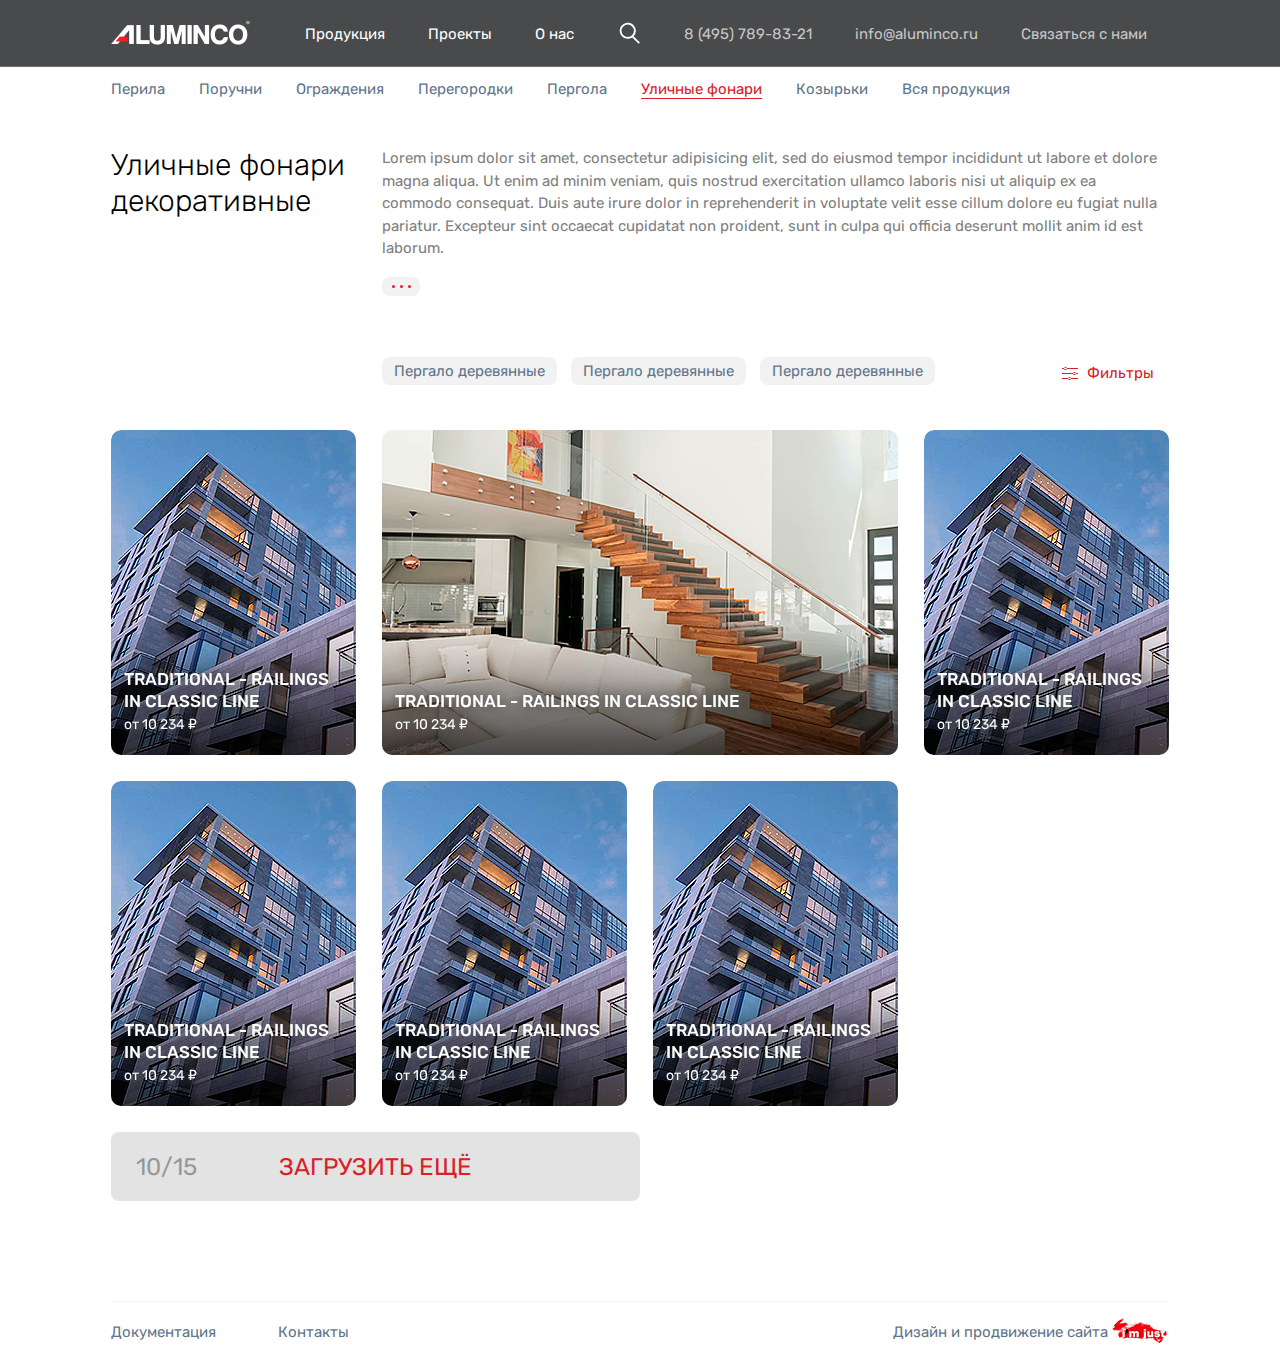
==== commit 7af8e82d: "ad" ====
--- a/al/index.html
+++ b/al/index.html
@@ -15,7 +15,7 @@
   <![endif]-->
 </head>
 
-<body class="page-home">
+<body class="">
   <header class="page-header">
     <nav class="navbar">
   <div class="container">
@@ -62,133 +62,240 @@
 
   </header>
   <div class="page-content">
-    <div class="main-grow"></div>
-    <section class="container">
+    <div class="container">
+  <ul class="nav">
+    <li class="nav-item"><a class="nav-link" href="#">Перила</a></li>
+    <li class="nav-item"><a class="nav-link" href="#">Поручни</a></li>
+    <li class="nav-item"><a class="nav-link" href="#">Ограждения</a></li>
+    <li class="nav-item"><a class="nav-link" href="#">Перегородки</a></li>
+    <li class="nav-item"><a class="nav-link" href="#">Пергола</a></li>
+    <li class="nav-item active"><a class="nav-link" href="#">Уличные фонари</a></li>
+    <li class="nav-item"><a class="nav-link" href="#">Козырьки</a></li>
+    <li class="nav-item"><a class="nav-link" href="#">Вся продукция</a></li>
+  </ul>
+</div>
+
+    <div class="container category-desc">
   <div class="row">
+    <div class="col-md-2">
+      <h1 class="category-h1">Уличные фонари декоративные</h1>
+    </div>
     <div class="col-md-6">
-      <h1 class="main-header">Алюминиевые маталлоконструкции из Греции от производителя</h1>
-    </div>
-  </div>
-</section>
-
-    <section class="container">
-  <div class="row">
-    <div class="col-md-7">
-      <div class="label-list">
-        <a class="label-link" href="#"><span class="label-link__text">Алюминиевые перила,</span></a>
-        <a class="label-link" href="#"><span class="label-link__text">Заборы,</span></a>
-        <a class="label-link" href="#"><span class="label-link__text">Балконные ограждения,</span></a>
-        <a class="label-link" href="#"><span class="label-link__text">Решетки, </span></a>
-        <a class="label-link" href="#"><span class="label-link__text">и многое другое  ...</span></a>
-      </div>
-    </div>
-  </div>
-</section>
-
-    <div class="main-grow--middle"></div>
-    <section class="container project-wrap">
-  <div class="section-title-wrap">
-    <span class="section-title">Выполненные проекты</span>
-  </div>
-  <div  class="project" id="project-slider">
-
-        <article class="project-item">
-  <a class="project-img-wrap" href="" >
-    <img class="project-item-img img-fluid" src="https://placehold.it/278x124" alt="">
-  </a>
-  <a class="project-item-title" href="">Резиденция Монэ Аркус</a>
-</article>
-
-
-        <article class="project-item">
-  <a class="project-img-wrap" href="" >
-    <img class="project-item-img img-fluid" src="https://placehold.it/278x124" alt="">
-  </a>
-  <a class="project-item-title" href="">Резиденция Монэ Аркус</a>
-</article>
-
-
-        <article class="project-item">
-  <a class="project-img-wrap" href="" >
-    <img class="project-item-img img-fluid" src="https://placehold.it/278x124" alt="">
-  </a>
-  <a class="project-item-title" href="">Резиденция Монэ Аркус</a>
-</article>
-
-
-        <article class="project-item">
-  <a class="project-img-wrap" href="" >
-    <img class="project-item-img img-fluid" src="https://placehold.it/278x124" alt="">
-  </a>
-  <a class="project-item-title" href="">Резиденция Монэ Аркус</a>
-</article>
-
-
-        <article class="project-item">
-  <a class="project-img-wrap" href="" >
-    <img class="project-item-img img-fluid" src="https://placehold.it/278x124" alt="">
-  </a>
-  <a class="project-item-title" href="">Резиденция Монэ Аркус</a>
-</article>
-
-
-        <article class="project-item">
-  <a class="project-img-wrap" href="" >
-    <img class="project-item-img img-fluid" src="https://placehold.it/278x124" alt="">
-  </a>
-  <a class="project-item-title" href="">Резиденция Монэ Аркус</a>
-</article>
-
-
-        <article class="project-item">
-  <a class="project-img-wrap" href="" >
-    <img class="project-item-img img-fluid" src="https://placehold.it/278x124" alt="">
-  </a>
-  <a class="project-item-title" href="">Резиденция Монэ Аркус</a>
-</article>
-
-
-        <article class="project-item">
-  <a class="project-img-wrap" href="" >
-    <img class="project-item-img img-fluid" src="https://placehold.it/278x124" alt="">
-  </a>
-  <a class="project-item-title" href="">Резиденция Монэ Аркус</a>
-</article>
-
-
-        <article class="project-item">
-  <a class="project-img-wrap" href="" >
-    <img class="project-item-img img-fluid" src="https://placehold.it/278x124" alt="">
-  </a>
-  <a class="project-item-title" href="">Резиденция Монэ Аркус</a>
-</article>
-
-
-        <article class="project-item">
-  <a class="project-img-wrap" href="" >
-    <img class="project-item-img img-fluid" src="https://placehold.it/278x124" alt="">
-  </a>
-  <a class="project-item-title" href="">Резиденция Монэ Аркус</a>
-</article>
-
-
-        <article class="project-item">
-  <a class="project-img-wrap" href="" >
-    <img class="project-item-img img-fluid" src="https://placehold.it/278x124" alt="">
-  </a>
-  <a class="project-item-title" href="">Резиденция Монэ Аркус</a>
-</article>
-
-
-    <article class="project-item project-item--all">
-      <a class="btn btn--project-item" href="#">
-        Все проекты
-      </a>
-    </article>
-  </div>
-</section>
-
-    <div class="main-grow"></div>
+      <p>Lorem ipsum dolor sit amet, consectetur adipisicing elit, sed do eiusmod tempor incididunt ut labore et dolore magna aliqua. Ut enim ad minim veniam, quis nostrud exercitation ullamco laboris nisi ut aliquip ex ea commodo consequat. Duis aute irure dolor in reprehenderit in voluptate velit esse cillum dolore eu fugiat nulla pariatur. Excepteur sint occaecat cupidatat non proident, sunt in culpa qui officia deserunt mollit anim id est laborum.</p>
+      <div class="collapse" id="category-desc">
+        <p>Lorem ipsum dolor sit amet, consectetur adipisicing elit, sed do eiusmod tempor incididunt ut labore et dolore magna aliqua. Ut enim ad minim veniam, quis nostrud exercitation ullamco laboris nisi ut aliquip ex ea commodo consequat. Duis aute irure dolor in reprehenderit in voluptate velit esse cillum dolore eu fugiat nulla pariatur. Excepteur sint occaecat cupidatat non proident, sunt in culpa qui officia deserunt mollit anim id est laborum.</p>
+        <p>Lorem ipsum dolor sit amet, consectetur adipisicing elit, sed do eiusmod tempor incididunt ut labore et dolore magna aliqua. Ut enim ad minim veniam, quis nostrud exercitation ullamco laboris nisi ut aliquip ex ea commodo consequat. Duis aute irure dolor in reprehenderit in voluptate velit esse cillum dolore eu fugiat nulla pariatur. Excepteur sint occaecat cupidatat non proident, sunt in culpa qui officia deserunt mollit anim id est laborum.</p>
+      </div>
+      <button class="btn btn-collapse collapsed" type="button" data-toggle="collapse" data-target="#category-desc" aria-expanded="false" aria-controls="collapseExample">&nbsp;</button>
+    </div>
+  </div>
+</div>
+
+    <div class="container category-filter-wrap">
+  <form class="category-filter" action="">
+    <button class="btn btn-filter collapsed d-none d-sm-block" type="button" data-toggle="collapse" data-target=".multi-collapse" aria-expanded="false">
+      <span class="under-show">Фильтры</span>
+      <span class="under-hide">Скрыть фильтр</span>
+    </button>
+    <div class="row collapse show multi-collapse" id="category-seek">
+      <div class="col-sm-5 offset-md-2">
+        <div class="btn-collection">
+          <a href="" class="btn btn-seek">Пергало деревянные</a>
+          <a href="" class="btn btn-seek">Пергало деревянные</a>
+          <a href="" class="btn btn-seek">Пергало деревянные</a>
+        </div>
+      </div>
+    </div>
+    <div class="category-filter__collapse collapse multi-collapse" id="category-filters">
+      <div class="row form-group">
+        <div class="col-md-2 col-lg-1 offset-lg-1 category-filter__title">Цена</div>
+        <div class="col-md-4 filter-range-wrap">
+          <div class="filter-range-item">
+            <input class="form-control form-control--range" id="price-min" type="text"><span class="ico-rub">э</span>
+          </div>
+          <div class="category-filter__range">
+            <div id="slider"></div>
+          </div>
+          <div class="filter-range-item">
+            <input class="form-control form-control--range" id="price-max" type="text"><span class="ico-rub">э</span>
+          </div>
+        </div>
+      </div>
+      <div class="row form-group">
+        <div class="col-md-2 col-lg-1 offset-lg-1 category-filter__title">Тип товара </div>
+        <div class="col-md-6">
+          <label class="custom-control custom-checkbox">
+            <input type="checkbox" class="custom-control-input">
+            <span class="custom-control-indicator">
+              <span class="custom-control-ico"></span>
+            </span>
+            <span class="custom-control-description">Перила аллюминиевые</span>
+          </label>
+          <label class="custom-control custom-checkbox">
+            <input type="checkbox" class="custom-control-input">
+            <span class="custom-control-indicator">
+              <span class="custom-control-ico"></span>
+            </span>
+            <span class="custom-control-description">Перила стальные</span>
+          </label>
+          <label class="custom-control custom-checkbox">
+            <input type="checkbox" class="custom-control-input">
+            <span class="custom-control-indicator">
+              <span class="custom-control-ico"></span>
+            </span>
+            <span class="custom-control-description">Крепления для перил</span>
+          </label>
+          <label class="custom-control custom-checkbox">
+            <input type="checkbox" class="custom-control-input">
+            <span class="custom-control-indicator">
+              <span class="custom-control-ico"></span>
+            </span>
+            <span class="custom-control-description">Уличные фонари</span>
+          </label>
+          <label class="custom-control custom-checkbox">
+            <input type="checkbox" class="custom-control-input">
+            <span class="custom-control-indicator">
+              <span class="custom-control-ico"></span>
+            </span>
+            <span class="custom-control-description">Козырьки</span>
+          </label>
+          <label class="custom-control custom-checkbox">
+            <input type="checkbox" class="custom-control-input">
+            <span class="custom-control-indicator">
+              <span class="custom-control-ico"></span>
+            </span>
+            <span class="custom-control-description">Ограждения</span>
+          </label>
+        </div>
+      </div>
+      <div class="row form-group">
+        <div class="col-md-2 col-lg-1 offset-lg-1 category-filter__title">Область применения </div>
+        <div class="col-md-5">
+          <div class="dropdown category-filter__dropdown">
+            <button class="btn btn-drop dropdown-toggle" type="button" id="dropdownMenuButton" data-toggle="dropdown" aria-haspopup="true" aria-expanded="false">Все области применения</button>
+            <div class="dropdown-menu" aria-labelledby="dropdownMenuButton">
+              <label class="dropdown-item custom-control custom-checkbox" href="#">
+                <input type="checkbox" class="custom-control-input">
+                <span class="custom-control-indicator">
+                  <span class="custom-control-ico"></span>
+                </span>
+                <span class="custom-control-description">Перила стальные</span>
+              </label>
+              <label class="dropdown-item custom-control custom-checkbox" href="#">
+                <input type="checkbox" class="custom-control-input">
+                <span class="custom-control-indicator">
+                  <span class="custom-control-ico"></span>
+                </span>
+                <span class="custom-control-description">Перила стальные</span>
+              </label>
+              <label class="dropdown-item custom-control custom-checkbox" href="#">
+                <input type="checkbox" class="custom-control-input">
+                <span class="custom-control-indicator">
+                  <span class="custom-control-ico"></span>
+                </span>
+                <span class="custom-control-description">Перила стальные</span>
+              </label>
+            </div>
+          </div>
+        </div>
+      </div>
+      <div class="row form-group">
+        <div class="col-md-2 col-lg-1 offset-lg-1"></div>
+        <div class="col-md-5">
+          <button class="btn btn-category-submit" type="button">Применить фильтры</button>
+        </div>
+      </div>
+    </div>
+    <div class="category-filter__btn-wrap d-block d-sm-none">
+      <button class="btn btn-filter collapsed" type="button" data-toggle="collapse" data-target=".multi-collapse" aria-expanded="false">
+        <span class="under-show">Фильтры</span>
+        <span class="under-hide">Скрыть фильтр</span>
+      </button>
+    </div>
+  </form>
+</div>
+
+    <div class="container">
+  <div class="row category-result">
+    <div class="col-sm-2 category-item-wrap">
+      <a class="category-item" href="#" style="background-image: url('img/test-category.png')">
+  <div class="category-item__inner">
+    <div class="category-item__title">Traditional - Railings in Classic Line</div>
+    <div class="category-item__price">от 10 234 <span class="ico-rub">₽</span></div>
+  </div>
+  <div class="category-item__more">
+      Анодированные или с гальваническим покрытием. Такие перила внешне неотличимы от аналогов из нержавеющей стали.
+  </div>
+</a>
+
+    </div>
+    <div class="col-sm-4 category-item-wrap">
+      <a class="category-item category-item--col-2" href="#" style="background-image: url('img/test-category2.png')">
+  <div class="category-item__inner">
+    <div class="category-item__title">Traditional - Railings in Classic Line</div>
+    <div class="category-item__price">от 10 234 <span class="ico-rub">₽</span></div>
+  </div>
+  <div class="category-item__more">
+      Анодированные или с гальваническим покрытием. Такие перила внешне неотличимы от аналогов из нержавеющей стали.
+  </div>
+</a>
+
+    </div>
+    <div class="col-sm-2 category-item-wrap">
+      <a class="category-item" href="#" style="background-image: url('img/test-category.png')">
+  <div class="category-item__inner">
+    <div class="category-item__title">Traditional - Railings in Classic Line</div>
+    <div class="category-item__price">от 10 234 <span class="ico-rub">₽</span></div>
+  </div>
+  <div class="category-item__more">
+      Анодированные или с гальваническим покрытием. Такие перила внешне неотличимы от аналогов из нержавеющей стали.
+  </div>
+</a>
+
+    </div>
+    <div class="col-sm-2 category-item-wrap">
+      <a class="category-item" href="#" style="background-image: url('img/test-category.png')">
+  <div class="category-item__inner">
+    <div class="category-item__title">Traditional - Railings in Classic Line</div>
+    <div class="category-item__price">от 10 234 <span class="ico-rub">₽</span></div>
+  </div>
+  <div class="category-item__more">
+      Анодированные или с гальваническим покрытием. Такие перила внешне неотличимы от аналогов из нержавеющей стали.
+  </div>
+</a>
+
+    </div>
+    <div class="col-sm-2 category-item-wrap">
+      <a class="category-item" href="#" style="background-image: url('img/test-category.png')">
+  <div class="category-item__inner">
+    <div class="category-item__title">Traditional - Railings in Classic Line</div>
+    <div class="category-item__price">от 10 234 <span class="ico-rub">₽</span></div>
+  </div>
+  <div class="category-item__more">
+      Анодированные или с гальваническим покрытием. Такие перила внешне неотличимы от аналогов из нержавеющей стали.
+  </div>
+</a>
+
+    </div>
+    <div class="col-sm-2 category-item-wrap">
+      <a class="category-item" href="#" style="background-image: url('img/test-category.png')">
+  <div class="category-item__inner">
+    <div class="category-item__title">Traditional - Railings in Classic Line</div>
+    <div class="category-item__price">от 10 234 <span class="ico-rub">₽</span></div>
+  </div>
+  <div class="category-item__more">
+      Анодированные или с гальваническим покрытием. Такие перила внешне неотличимы от аналогов из нержавеющей стали.
+  </div>
+</a>
+
+    </div>
+  </div>
+</div>
+
+    <div class="container category-toolbar">
+  <button class="btn btn-pagination"><span class="pagination-counter">10/15</span>ЗАГРУЗИТЬ ЕЩЁ</button>
+</div>
+
   </div>
   <footer class="page-footer">
     <div class="container">
@@ -219,6 +326,7 @@
   <script src="https://cdnjs.cloudflare.com/ajax/libs/popper.js/1.12.3/umd/popper.min.js" integrity="sha384-vFJXuSJphROIrBnz7yo7oB41mKfc8JzQZiCq4NCceLEaO4IHwicKwpJf9c9IpFgh" crossorigin="anonymous"></script>
   <script src="https://maxcdn.bootstrapcdn.com/bootstrap/4.0.0-beta.2/js/bootstrap.min.js" integrity="sha384-alpBpkh1PFOepccYVYDB4do5UnbKysX5WZXm3XxPqe5iKTfUKjNkCk9SaVuEZflJ" crossorigin="anonymous"></script>
   <script type="text/javascript" src="js/slick.min.js"></script>
+  <script src="js/nouislider.min.js"></script>
   <script type="text/javascript" src="js/main.js"></script>
 </body>
 
--- a/al/css/main.css
+++ b/al/css/main.css
@@ -1 +1 @@
-@charset "UTF-8";@import url(https://fonts.googleapis.com/css?family=Rubik:300,400,500,700&subset=cyrillic);address,dl,ol,p,ul{margin-bottom:1rem}body,caption{text-align:left}dd,label{margin-bottom:.5rem}.slick-initialized .slick-slide,.slick-slide img,article,aside,dialog,figcaption,figure,footer,header,hgroup,legend,main,nav,section{display:block}address,legend{line-height:inherit}progress,sub,sup{vertical-align:baseline}.img-fluid,.img-thumbnail{height:auto;max-width:100%}pre,textarea{overflow:auto}dl,h1,h2,h3,h4,h5,h6,ol,p,pre,ul{margin-top:0}a>code,fieldset,kbd kbd,legend,pre code{padding:0}.col,.img-fluid,.img-thumbnail,legend{max-width:100%}*,.slick-slider,::after,::before{box-sizing:border-box}.slick-slider,html{-webkit-tap-highlight-color:transparent}html{font-family:sans-serif;line-height:1.15;-webkit-text-size-adjust:100%;-ms-text-size-adjust:100%;-ms-overflow-style:scrollbar}@-ms-viewport{width:device-width}body{margin:0;font-family:Rubik,-apple-system,BlinkMacSystemFont,"Segoe UI",Roboto,"Helvetica Neue",Arial,sans-serif,"Apple Color Emoji","Segoe UI Emoji","Segoe UI Symbol";font-size:1rem;font-weight:400;line-height:1.5;color:grey;background-color:#fff}dt,kbd kbd{font-weight:700}[tabindex="-1"]:focus{outline:0!important}abbr[data-original-title],abbr[title]{text-decoration:underline;text-decoration:underline dotted;cursor:help;border-bottom:0}address{font-style:normal}.navbar-footer .nav-item.credit-thumb,ol ol,ol ul,ul ol,ul ul{margin-bottom:0}dd{margin-left:0}blockquote,figure{margin:0 0 1rem}dfn{font-style:italic}b,strong{font-weight:bolder}sub,sup{position:relative;font-size:75%;line-height:0}sub{bottom:-.25em}sup{top:-.5em}a{color:#007bff;text-decoration:none;background-color:transparent;-webkit-text-decoration-skip:objects}a:hover{color:#0056b3;text-decoration:underline}a:not([href]):not([tabindex]),a:not([href]):not([tabindex]):focus,a:not([href]):not([tabindex]):hover{color:inherit;text-decoration:none}.search-close:focus,.search-close:hover,.search-close:hover:focus,.search-submit:focus,.search-submit:hover,.search-submit:hover:focus,.slick-dots li button:focus,.slick-dots li button:hover,.slick-list:focus,.slick-slide:focus,.slick-slide:hover,.slick-slide:hover:focus,a:not([href]):not([tabindex]):focus{outline:0}code,kbd,pre,samp{font-family:monospace,monospace;font-size:1em}img{vertical-align:middle;border-style:none}svg:not(:root){overflow:hidden}[role=button],a,area,button,input:not([type=range]),label,select,summary,textarea{-ms-touch-action:manipulation;touch-action:manipulation}table{border-collapse:collapse}caption{padding-top:.75rem;padding-bottom:.75rem;color:#868e96;caption-side:bottom}th{text-align:inherit}label{display:inline-block}button{border-radius:0}button:focus{outline:dotted 1px;outline:-webkit-focus-ring-color auto 5px}button,input,optgroup,select,textarea{margin:0;font-family:inherit;font-size:inherit;line-height:inherit}button,input{overflow:visible}button,select{text-transform:none}[type=reset],[type=submit],button,html [type=button]{-webkit-appearance:button}[type=button]::-moz-focus-inner,[type=reset]::-moz-focus-inner,[type=submit]::-moz-focus-inner,button::-moz-focus-inner{padding:0;border-style:none}input[type=checkbox],input[type=radio]{box-sizing:border-box;padding:0}input[type=date],input[type=datetime-local],input[type=month],input[type=time]{-webkit-appearance:listbox}textarea{resize:vertical}fieldset{min-width:0;margin:0;border:0}legend{width:100%;margin-bottom:.5rem;font-size:1.5rem;color:inherit;white-space:normal}[type=number]::-webkit-inner-spin-button,[type=number]::-webkit-outer-spin-button{height:auto}[type=search]{outline-offset:-2px;-webkit-appearance:none}[type=search]::-webkit-search-cancel-button,[type=search]::-webkit-search-decoration{-webkit-appearance:none}::-webkit-file-upload-button{font:inherit;-webkit-appearance:button}.display-1,.display-2,.display-3,.display-4{line-height:1.2}.figure,.list-inline-item,output{display:inline-block}summary{display:list-item}.slick-arrow.slick-hidden,.slick-slide.slick-loading img,template{display:none}.d-none,.d-print-block,.d-print-inline,.d-print-inline-block,.slick-next.slick-disabled,.slick-prev.slick-disabled,[hidden]{display:none!important}.h1,.h2,.h3,.h4,.h5,.h6,h1,h2,h3,h4,h5,h6{margin-bottom:.5rem;font-family:inherit;font-weight:500;line-height:1.2;color:inherit}.blockquote,hr,pre{margin-bottom:1rem}.display-1,.display-2,.display-3,.display-4,.lead{font-weight:300}.h1,h1{font-size:2.5rem}.h2,h2{font-size:2rem}.h3,h3{font-size:1.75rem}.h4,h4{font-size:1.5rem}.h5,h5{font-size:1.25rem}.h6,h6{font-size:1rem}.lead{font-size:1.25rem}.display-1{font-size:6rem}.display-2{font-size:5.5rem}.display-3{font-size:4.5rem}.display-4{font-size:3.5rem}hr{box-sizing:content-box;height:0;overflow:visible;margin-top:1rem;border:0;border-top:1px solid rgba(0,0,0,.1)}.small,small{font-size:80%;font-weight:400}.mark,mark{padding:.2em;background-color:#fcf8e3}code,kbd{padding:.2rem .4rem}.list-inline,.list-unstyled{padding-left:0;list-style:none}.list-inline-item:not(:last-child){margin-right:5px}.initialism{font-size:90%;text-transform:uppercase}.blockquote{font-size:1.25rem}.blockquote-footer{display:block;font-size:80%;color:#868e96}code,kbd,pre{font-size:90%}.blockquote-footer::before{content:"\2014 \00A0"}.img-thumbnail{padding:.25rem;background-color:#fff;border:1px solid #ddd;border-radius:.25rem;transition:all .2s ease-in-out}.figure-img{margin-bottom:.5rem;line-height:1}.figure-caption{font-size:90%;color:#868e96}code,kbd,pre,samp{font-family:SFMono-Regular,Menlo,Monaco,Consolas,"Liberation Mono","Courier New",monospace}code{color:#bd4147;background-color:#f8f9fa;border-radius:.25rem}a>code{color:inherit;background-color:inherit}kbd{color:#fff;background-color:grey;border-radius:.2rem}kbd kbd{font-size:100%}pre{-ms-overflow-style:scrollbar;display:block;color:grey}pre code{font-size:inherit;color:inherit;background-color:transparent;border-radius:0}.pre-scrollable{max-height:340px;overflow-y:scroll}.container,.container-fluid{width:100%;padding-right:15px;padding-left:15px;margin-right:auto;margin-left:auto}.row{display:-webkit-flex;display:-ms-flexbox;display:flex;-webkit-flex-wrap:wrap;-ms-flex-wrap:wrap;flex-wrap:wrap;margin-right:-15px;margin-left:-15px}.label-link:last-child,.no-gutters{margin-right:0}.no-gutters{margin-left:0}.no-gutters>.col,.no-gutters>[class*=col-]{padding-right:0;padding-left:0}.col,.col-1,.col-2,.col-3,.col-4,.col-5,.col-6,.col-7,.col-8,.col-auto,.col-lg,.col-lg-1,.col-lg-2,.col-lg-3,.col-lg-4,.col-lg-5,.col-lg-6,.col-lg-7,.col-lg-8,.col-lg-auto,.col-md,.col-md-1,.col-md-2,.col-md-3,.col-md-4,.col-md-5,.col-md-6,.col-md-7,.col-md-8,.col-md-auto,.col-sm,.col-sm-1,.col-sm-2,.col-sm-3,.col-sm-4,.col-sm-5,.col-sm-6,.col-sm-7,.col-sm-8,.col-sm-auto,.col-xl,.col-xl-1,.col-xl-2,.col-xl-3,.col-xl-4,.col-xl-5,.col-xl-6,.col-xl-7,.col-xl-8,.col-xl-auto{position:relative;width:100%;min-height:1px;padding-right:15px;padding-left:15px}.col{-webkit-flex-basis:0;-ms-flex-preferred-size:0;flex-basis:0;-webkit-flex-grow:1;-ms-flex-positive:1;flex-grow:1}.col-auto{-webkit-flex:0 0 auto;-ms-flex:0 0 auto;flex:0 0 auto;width:auto;max-width:none}.col-1{-webkit-flex:0 0 12.5%;-ms-flex:0 0 12.5%;flex:0 0 12.5%;max-width:12.5%}.col-2{-webkit-flex:0 0 25%;-ms-flex:0 0 25%;flex:0 0 25%;max-width:25%}.col-3{-webkit-flex:0 0 37.5%;-ms-flex:0 0 37.5%;flex:0 0 37.5%;max-width:37.5%}.col-4{-webkit-flex:0 0 50%;-ms-flex:0 0 50%;flex:0 0 50%;max-width:50%}.col-5{-webkit-flex:0 0 62.5%;-ms-flex:0 0 62.5%;flex:0 0 62.5%;max-width:62.5%}.col-6{-webkit-flex:0 0 75%;-ms-flex:0 0 75%;flex:0 0 75%;max-width:75%}.col-7{-webkit-flex:0 0 87.5%;-ms-flex:0 0 87.5%;flex:0 0 87.5%;max-width:87.5%}.col-8{-webkit-flex:0 0 100%;-ms-flex:0 0 100%;flex:0 0 100%;max-width:100%}.order-first{-webkit-order:-1;-ms-flex-order:-1;order:-1}.order-1{-webkit-order:1;-ms-flex-order:1;order:1}.order-2{-webkit-order:2;-ms-flex-order:2;order:2}.order-3{-webkit-order:3;-ms-flex-order:3;order:3}.order-4{-webkit-order:4;-ms-flex-order:4;order:4}.order-5{-webkit-order:5;-ms-flex-order:5;order:5}.order-6{-webkit-order:6;-ms-flex-order:6;order:6}.order-7{-webkit-order:7;-ms-flex-order:7;order:7}.order-8{-webkit-order:8;-ms-flex-order:8;order:8}.offset-1{margin-left:12.5%}.offset-2{margin-left:25%}.offset-3{margin-left:37.5%}.offset-4{margin-left:50%}.offset-5{margin-left:62.5%}.offset-6{margin-left:75%}.offset-7{margin-left:87.5%}.align-baseline{vertical-align:baseline!important}.align-top{vertical-align:top!important}.align-middle{vertical-align:middle!important}.align-bottom{vertical-align:bottom!important}.align-text-bottom{vertical-align:text-bottom!important}.align-text-top{vertical-align:text-top!important}.bg-primary{background-color:#007bff!important}a.bg-primary:focus,a.bg-primary:hover{background-color:#0062cc!important}.bg-secondary{background-color:#868e96!important}a.bg-secondary:focus,a.bg-secondary:hover{background-color:#6c757d!important}.bg-success{background-color:#28a745!important}a.bg-success:focus,a.bg-success:hover{background-color:#1e7e34!important}.bg-info{background-color:#17a2b8!important}a.bg-info:focus,a.bg-info:hover{background-color:#117a8b!important}.bg-warning{background-color:#ffc107!important}a.bg-warning:focus,a.bg-warning:hover{background-color:#d39e00!important}.bg-danger{background-color:#dc3545!important}a.bg-danger:focus,a.bg-danger:hover{background-color:#bd2130!important}.bg-light{background-color:#f8f9fa!important}a.bg-light:focus,a.bg-light:hover{background-color:#dae0e5!important}.bg-dark{background-color:#343a40!important}a.bg-dark:focus,a.bg-dark:hover{background-color:#1d2124!important}.bg-white{background-color:#fff!important}.bg-transparent{background-color:transparent!important}.border{border:1px solid #e9ecef!important}.border-0{border:0!important}.rounded-right,.rounded-top{border-top-right-radius:.25rem!important}.rounded-bottom,.rounded-right{border-bottom-right-radius:.25rem!important}.rounded-left,.rounded-top{border-top-left-radius:.25rem!important}.rounded-bottom,.rounded-left{border-bottom-left-radius:.25rem!important}.border-top-0{border-top:0!important}.border-right-0{border-right:0!important}.border-bottom-0{border-bottom:0!important}.border-left-0{border-left:0!important}.border-primary{border-color:#007bff!important}.border-secondary{border-color:#868e96!important}.border-success{border-color:#28a745!important}.border-info{border-color:#17a2b8!important}.border-warning{border-color:#ffc107!important}.border-danger{border-color:#dc3545!important}.border-light{border-color:#f8f9fa!important}.border-dark{border-color:#343a40!important}.border-white{border-color:#fff!important}.rounded{border-radius:.25rem!important}.rounded-circle{border-radius:50%!important}.rounded-0{border-radius:0!important}.clearfix::after{display:block;clear:both;content:""}.d-inline{display:inline!important}.d-inline-block{display:inline-block!important}.d-block{display:block!important}.d-table{display:table!important}.d-table-row{display:table-row!important}.d-table-cell{display:table-cell!important}.d-flex{display:-webkit-flex!important;display:-ms-flexbox!important;display:flex!important}.d-inline-flex{display:-webkit-inline-flex!important;display:-ms-inline-flexbox!important;display:inline-flex!important}.embed-responsive{position:relative;display:block;width:100%;padding:0;overflow:hidden}.embed-responsive::before{display:block;content:""}.project,.search-wrap.open{display:-webkit-flex;display:-ms-flexbox}.embed-responsive .embed-responsive-item,.embed-responsive embed,.embed-responsive iframe,.embed-responsive object,.embed-responsive video{position:absolute;top:0;bottom:0;left:0;width:100%;height:100%;border:0}.embed-responsive-21by9::before{padding-top:42.8571428571%}.embed-responsive-16by9::before{padding-top:56.25%}.embed-responsive-4by3::before{padding-top:75%}.embed-responsive-1by1::before{padding-top:100%}.flex-row{-webkit-flex-direction:row!important;-ms-flex-direction:row!important;flex-direction:row!important}.flex-column{-webkit-flex-direction:column!important;-ms-flex-direction:column!important;flex-direction:column!important}.flex-row-reverse{-webkit-flex-direction:row-reverse!important;-ms-flex-direction:row-reverse!important;flex-direction:row-reverse!important}.flex-column-reverse{-webkit-flex-direction:column-reverse!important;-ms-flex-direction:column-reverse!important;flex-direction:column-reverse!important}.flex-wrap{-webkit-flex-wrap:wrap!important;-ms-flex-wrap:wrap!important;flex-wrap:wrap!important}.flex-nowrap{-webkit-flex-wrap:nowrap!important;-ms-flex-wrap:nowrap!important;flex-wrap:nowrap!important}.flex-wrap-reverse{-webkit-flex-wrap:wrap-reverse!important;-ms-flex-wrap:wrap-reverse!important;flex-wrap:wrap-reverse!important}.justify-content-start{-webkit-justify-content:flex-start!important;-ms-flex-pack:start!important;justify-content:flex-start!important}.justify-content-end{-webkit-justify-content:flex-end!important;-ms-flex-pack:end!important;justify-content:flex-end!important}.justify-content-center{-webkit-justify-content:center!important;-ms-flex-pack:center!important;justify-content:center!important}.justify-content-between{-webkit-justify-content:space-between!important;-ms-flex-pack:justify!important;justify-content:space-between!important}.justify-content-around{-webkit-justify-content:space-around!important;-ms-flex-pack:distribute!important;justify-content:space-around!important}.align-items-start{-webkit-align-items:flex-start!important;-ms-flex-align:start!important;align-items:flex-start!important}.align-items-end{-webkit-align-items:flex-end!important;-ms-flex-align:end!important;align-items:flex-end!important}.align-items-center{-webkit-align-items:center!important;-ms-flex-align:center!important;align-items:center!important}.align-items-baseline{-webkit-align-items:baseline!important;-ms-flex-align:baseline!important;align-items:baseline!important}.align-items-stretch{-webkit-align-items:stretch!important;-ms-flex-align:stretch!important;align-items:stretch!important}.align-content-start{-webkit-align-content:flex-start!important;-ms-flex-line-pack:start!important;align-content:flex-start!important}.align-content-end{-webkit-align-content:flex-end!important;-ms-flex-line-pack:end!important;align-content:flex-end!important}.align-content-center{-webkit-align-content:center!important;-ms-flex-line-pack:center!important;align-content:center!important}.align-content-between{-webkit-align-content:space-between!important;-ms-flex-line-pack:justify!important;align-content:space-between!important}.align-content-around{-webkit-align-content:space-around!important;-ms-flex-line-pack:distribute!important;align-content:space-around!important}.align-content-stretch{-webkit-align-content:stretch!important;-ms-flex-line-pack:stretch!important;align-content:stretch!important}.align-self-auto{-webkit-align-self:auto!important;-ms-flex-item-align:auto!important;-ms-grid-row-align:auto!important;align-self:auto!important}.align-self-start{-webkit-align-self:flex-start!important;-ms-flex-item-align:start!important;align-self:flex-start!important}.align-self-end{-webkit-align-self:flex-end!important;-ms-flex-item-align:end!important;align-self:flex-end!important}.align-self-center{-webkit-align-self:center!important;-ms-flex-item-align:center!important;-ms-grid-row-align:center!important;align-self:center!important}.align-self-baseline{-webkit-align-self:baseline!important;-ms-flex-item-align:baseline!important;align-self:baseline!important}.align-self-stretch{-webkit-align-self:stretch!important;-ms-flex-item-align:stretch!important;-ms-grid-row-align:stretch!important;align-self:stretch!important}.float-left{float:left!important}.float-right{float:right!important}.float-none{float:none!important}.position-static{position:static!important}.position-relative{position:relative!important}.position-absolute{position:absolute!important}.position-fixed{position:fixed!important}.position-sticky{position:-webkit-sticky!important;position:sticky!important}.fixed-bottom,.fixed-top{position:fixed;right:0;left:0;z-index:1030}.fixed-top{top:0}.fixed-bottom{bottom:0}@supports ((position:-webkit-sticky) or (position:sticky)){.sticky-top{position:-webkit-sticky;position:sticky;top:0;z-index:1020}}.search-close,.search-submit,.search-wrap,.sr-only{position:absolute}.sr-only{width:1px;height:1px;padding:0;overflow:hidden;clip:rect(0,0,0,0);white-space:nowrap;-webkit-clip-path:inset(50%);clip-path:inset(50%);border:0}.sr-only-focusable:active,.sr-only-focusable:focus{position:static;width:auto;height:auto;overflow:visible;clip:auto;white-space:normal;-webkit-clip-path:none;clip-path:none}.w-25{width:25%!important}.w-50{width:50%!important}.w-75{width:75%!important}.w-100{width:100%!important}.h-25{height:25%!important}.h-50{height:50%!important}.h-75{height:75%!important}.h-100{height:100%!important}.mw-100{max-width:100%!important}.mh-100{max-height:100%!important}.m-0{margin:0!important}.mt-0,.my-0{margin-top:0!important}.mr-0,.mx-0{margin-right:0!important}.mb-0,.my-0{margin-bottom:0!important}.ml-0,.mx-0{margin-left:0!important}.m-1{margin:.25rem!important}.mt-1,.my-1{margin-top:.25rem!important}.mr-1,.mx-1{margin-right:.25rem!important}.mb-1,.my-1{margin-bottom:.25rem!important}.ml-1,.mx-1{margin-left:.25rem!important}.m-2{margin:.5rem!important}.mt-2,.my-2{margin-top:.5rem!important}.mr-2,.mx-2{margin-right:.5rem!important}.mb-2,.my-2{margin-bottom:.5rem!important}.ml-2,.mx-2{margin-left:.5rem!important}.m-3{margin:1rem!important}.mt-3,.my-3{margin-top:1rem!important}.mr-3,.mx-3{margin-right:1rem!important}.mb-3,.my-3{margin-bottom:1rem!important}.ml-3,.mx-3{margin-left:1rem!important}.m-4{margin:1.5rem!important}.mt-4,.my-4{margin-top:1.5rem!important}.mr-4,.mx-4{margin-right:1.5rem!important}.mb-4,.my-4{margin-bottom:1.5rem!important}.ml-4,.mx-4{margin-left:1.5rem!important}.m-5{margin:3rem!important}.mt-5,.my-5{margin-top:3rem!important}.mr-5,.mx-5{margin-right:3rem!important}.mb-5,.my-5{margin-bottom:3rem!important}.ml-5,.mx-5{margin-left:3rem!important}.p-0{padding:0!important}.pt-0,.py-0{padding-top:0!important}.pr-0,.px-0{padding-right:0!important}.pb-0,.py-0{padding-bottom:0!important}.pl-0,.px-0{padding-left:0!important}.p-1{padding:.25rem!important}.pt-1,.py-1{padding-top:.25rem!important}.pr-1,.px-1{padding-right:.25rem!important}.pb-1,.py-1{padding-bottom:.25rem!important}.pl-1,.px-1{padding-left:.25rem!important}.p-2{padding:.5rem!important}.pt-2,.py-2{padding-top:.5rem!important}.pr-2,.px-2{padding-right:.5rem!important}.pb-2,.py-2{padding-bottom:.5rem!important}.pl-2,.px-2{padding-left:.5rem!important}.p-3{padding:1rem!important}.pt-3,.py-3{padding-top:1rem!important}.pr-3,.px-3{padding-right:1rem!important}.pb-3,.py-3{padding-bottom:1rem!important}.pl-3,.px-3{padding-left:1rem!important}.p-4{padding:1.5rem!important}.pt-4,.py-4{padding-top:1.5rem!important}.pr-4,.px-4{padding-right:1.5rem!important}.pb-4,.py-4{padding-bottom:1.5rem!important}.pl-4,.px-4{padding-left:1.5rem!important}.p-5{padding:3rem!important}.pt-5,.py-5{padding-top:3rem!important}.pr-5,.px-5{padding-right:3rem!important}.pb-5,.py-5{padding-bottom:3rem!important}.pl-5,.px-5{padding-left:3rem!important}.m-auto{margin:auto!important}.mt-auto,.my-auto{margin-top:auto!important}.mr-auto,.mx-auto{margin-right:auto!important}.mb-auto,.my-auto{margin-bottom:auto!important}.ml-auto,.mx-auto{margin-left:auto!important}.text-justify{text-align:justify!important}.text-nowrap{white-space:nowrap!important}.text-truncate{overflow:hidden;text-overflow:ellipsis;white-space:nowrap}.text-left{text-align:left!important}.text-right{text-align:right!important}.text-center{text-align:center!important}.text-lowercase{text-transform:lowercase!important}.text-uppercase{text-transform:uppercase!important}.text-capitalize{text-transform:capitalize!important}.font-weight-light{font-weight:300!important}.font-weight-normal{font-weight:400!important}.font-weight-bold{font-weight:700!important}.font-italic{font-style:italic!important}.text-white{color:#fff!important}.text-primary{color:#007bff!important}a.text-primary:focus,a.text-primary:hover{color:#0062cc!important}.text-muted,.text-secondary{color:#868e96!important}a.text-secondary:focus,a.text-secondary:hover{color:#6c757d!important}.text-success{color:#28a745!important}a.text-success:focus,a.text-success:hover{color:#1e7e34!important}.text-info{color:#17a2b8!important}a.text-info:focus,a.text-info:hover{color:#117a8b!important}.text-warning{color:#ffc107!important}a.text-warning:focus,a.text-warning:hover{color:#d39e00!important}.text-danger{color:#dc3545!important}a.text-danger:focus,a.text-danger:hover{color:#bd2130!important}.text-light{color:#f8f9fa!important}a.text-light:focus,a.text-light:hover{color:#dae0e5!important}.text-dark{color:#343a40!important}a.text-dark:focus,a.text-dark:hover{color:#1d2124!important}.text-hide{font:0/0 a;color:transparent;text-shadow:none;background-color:transparent;border:0}.visible{visibility:visible!important}.invisible{visibility:hidden!important}.container{padding-left:20px;padding-right:20px}.label-link{display:inline-block;color:#fff;font-size:18px;padding:7px 9px;margin-bottom:10px;background-color:rgba(0,0,0,.3);border-radius:10px;line-height:1.1;margin-right:10px}.label-link__text{display:inline-block;border-bottom:1px dashed rgba(255,255,255,.5)}.label-link:focus,.label-link:hover,.label-link:hover:focus{color:#d92027;background-color:#fff;outline:0;box-shadow:0 6px 10px #272f38}.label-link:focus .label-link__text,.label-link:hover .label-link__text,.label-link:hover:focus .label-link__text{border-bottom-color:rgba(217,32,39,.5)}.search-close,.search-input,.search-submit{border:none;outline:0}.label-list{margin-bottom:40px}.search-wrap{display:none;z-index:1200;-webkit-align-items:center;-ms-flex-align:center;align-items:center;background-color:#494a4b;text-align:center;color:#fff;top:0;left:-20px;right:-20px;height:38px}.navbar-nav .nav-item--search>.nav-link:focus,.navbar-nav .nav-item--search>.nav-link:hover,.navbar-nav .nav-item--search>.nav-link:hover:focus,.search-input{background-color:transparent}.search-wrap.open{display:flex}.search-form{width:100%}.search-input{width:100%;color:#fff;padding-left:50px;padding-right:50px}.search-submit{width:25px;height:25px;left:20px;top:8px;background:url(../img/search-ico-sub.svg) center/contain no-repeat;cursor:pointer}.search-close{width:20px;height:20px;right:20px;top:11px;background:url(../img/search-ico-close.svg) center/contain no-repeat;cursor:pointer}.project{display:flex;-webkit-flex-wrap:wrap;-ms-flex-wrap:wrap;flex-wrap:wrap;-webkit-justify-content:center;-ms-flex-pack:center;justify-content:center}.project-item,body{display:-webkit-flex;display:-ms-flexbox}.project-wrap{margin-bottom:50px}.project-item,.slick-dotted.slick-slider{margin-bottom:30px}.project-item{display:flex;-webkit-flex-direction:column;-ms-flex-direction:column;flex-direction:column;-webkit-justify-content:center;-ms-flex-pack:center;justify-content:center;color:#fff}.project-item-title{color:#fff;text-transform:uppercase;text-decoration:none;font-weight:500;outline:0}.project-item-title:focus,.project-item-title:hover,.project-item-title:hover:focus{color:#fff;text-decoration:underline;outline:0}.project-img-wrap,.project-img-wrap:focus,.project-img-wrap:hover,.project-img-wrap:hover:focus{text-decoration:none;outline:0;color:#fff}.project-item-img{background-color:#fff;border-radius:10px;box-shadow:0 0 10px rgba(26,52,67,.5)}.project-item--all{padding-top:20px;border-top:1px solid #ccc;-webkit-justify-content:flex-start;-ms-flex-pack:start;justify-content:flex-start}.project-item--all .btn{margin-right:auto;width:278px;border-radius:10px;color:#fff;text-transform:uppercase}.project-img-wrap{display:block;margin-bottom:1rem}.section-title{display:inline-block;font-size:15px;font-weight:700;line-height:1.6;text-transform:uppercase;color:#fff;border-bottom:3px solid rgba(213,213,213,.5)}.slick-list,.slick-slider,.slick-track{position:relative;display:block}.slick-dots li button,.slick-next,.slick-next:focus,.slick-next:hover,.slick-prev,.slick-prev:focus,.slick-prev:hover{color:transparent;outline:0}.section-title-wrap{border-bottom:1px solid rgba(255,255,255,.2);margin-bottom:1.6rem}html{position:relative;height:100%;font-size:13px}body{display:flex;-webkit-flex-direction:column;-ms-flex-direction:column;flex-direction:column;min-width:320px;min-height:100vh;-webkit-justify-content:space-between;-ms-flex-pack:justify;justify-content:space-between}.slick-slider{-webkit-touch-callout:none;-webkit-user-select:none;-moz-user-select:none;-ms-user-select:none;user-select:none;-ms-touch-action:pan-y;touch-action:pan-y}.slick-list{overflow:hidden;margin:0;padding:0}.slick-list.dragging{cursor:pointer;cursor:hand}.slick-slider .slick-list,.slick-slider .slick-track{-webkit-transform:translate3d(0,0,0);-ms-transform:translate3d(0,0,0);transform:translate3d(0,0,0)}.slick-track{left:0;top:0;margin-left:auto;margin-right:auto}.slick-track:after,.slick-track:before{content:"";display:table}.slick-track:after{clear:both}.slick-loading .slick-slide,.slick-loading .slick-track{visibility:hidden}.slick-slide{float:left;height:100%;min-height:1px;outline:0;display:none}[dir=rtl] .slick-slide{float:right}.slick-slide.dragging img{pointer-events:none}.slick-vertical .slick-slide{display:block;height:auto;border:1px solid transparent}.slick-loading .slick-list{background:url(../img/ajax-loader.gif) center center no-repeat #fff}@font-face{font-family:slick;font-weight:400;font-style:normal}.slick-next,.slick-prev{position:absolute;display:block;width:19px;height:35px;line-height:0;font-size:0;cursor:pointer;background:url(../img/arrow-right.svg) right/cover no-repeat;top:38%;-webkit-transform:translate(0,-50%);-ms-transform:translate(0,-50%);transform:translate(0,-50%);padding:0;border:none;z-index:140}.navbar,.navbar-nav .nav-item--main .nav-link,.page-footer{color:#fff}.slick-prev{left:-30px;-webkit-transform:rotate(180deg) translate(0,50%);-ms-transform:rotate(180deg) translate(0,50%);transform:rotate(180deg) translate(0,50%)}[dir=rtl] .slick-prev{left:auto;right:-25px}.slick-next{right:-30px}[dir=rtl] .slick-next{left:-25px;right:auto}.slick-dots{position:absolute;bottom:-25px;list-style:none;display:block;text-align:center;padding:0;margin:0;width:100%}.navbar,.navbar-nav,.slick-dots li{position:relative}.navbar,.navbar-brand{display:-webkit-flex;display:-ms-flexbox}.slick-dots li{display:inline-block;height:20px;width:20px;margin:0 5px;padding:0;cursor:pointer}.slick-dots li button{border:0;background:0 0;display:block;height:20px;width:20px;line-height:0;font-size:0;padding:5px;cursor:pointer}.slick-dots li button:focus:before,.slick-dots li button:hover:before{opacity:1}.slick-dots li button:before{position:absolute;top:0;left:0;content:"•";width:20px;height:20px;font-family:slick;font-size:6px;line-height:20px;text-align:center;color:#000;opacity:.25;-webkit-font-smoothing:antialiased;-moz-osx-font-smoothing:grayscale}.slick-dots li.slick-active button:before{color:#000;opacity:.75}.page-header{-webkit-flex-shrink:0;-ms-flex-negative:0;flex-shrink:0}.main-header{font-size:2rem;margin-top:3.15rem;margin-bottom:2.2rem;color:#fff;font-weight:300;letter-spacing:.6px}.navbar-footer,.navbar-nav{margin-bottom:0;list-style:none;white-space:nowrap}.navbar{display:flex;-webkit-flex-wrap:wrap;-ms-flex-wrap:wrap;flex-wrap:wrap;-webkit-align-items:center;-ms-flex-align:center;align-items:center;box-shadow:inset 0 38px rgba(0,0,0,.5),inset 0 39px rgba(255,255,255,.2)}.navbar-brand{display:flex;-webkit-align-items:center;-ms-flex-align:center;align-items:center}.navbar .container,.navbar-nav,.navbar-nav .nav-item{display:-webkit-flex;display:-ms-flexbox}.navbar .container{display:flex;-webkit-flex-wrap:nowrap;-ms-flex-wrap:nowrap;flex-wrap:nowrap;-webkit-align-items:center;-ms-flex-align:center;align-items:center}.navbar-nav{display:flex;padding-left:0;-webkit-flex-grow:1;-ms-flex-positive:1;flex-grow:1;-webkit-flex-wrap:wrap;-ms-flex-wrap:wrap;flex-wrap:wrap}.navbar-nav .nav-item{display:flex;text-align:center;padding:12px 12px 12px 0}.navbar-nav .nav-item--main{-webkit-order:2;-ms-flex-order:2;order:2;padding:12px 24px 12px 0;-webkit-flex-grow:0;-ms-flex-positive:0;flex-grow:0}.navbar-nav .nav-item--search{display:-webkit-flex;display:-ms-flexbox;display:flex;-webkit-justify-content:center;-ms-flex-pack:center;justify-content:center;-webkit-align-items:center;-ms-flex-align:center;align-items:center;-webkit-flex-grow:2;-ms-flex-positive:2;flex-grow:2;padding:0 12px 0 0}.navbar-nav .nav-item--search>.nav-link{display:-webkit-flex;display:-ms-flexbox;display:flex;-webkit-align-items:center;-ms-flex-align:center;align-items:center;-webkit-justify-content:center;-ms-flex-pack:center;justify-content:center;height:100%;padding-top:0;padding-bottom:0;background-color:transparent;border:none;outline:0}.navbar-nav .nav-item--search>.nav-link>.search-ico{background:url(../img/search-ico.svg) center/cover no-repeat;width:17px;height:18px}.navbar-nav .nav-link{display:inline-block;line-height:1;padding:0;color:rgba(255,255,255,.7);cursor:pointer}.navbar-brand img{width:80px;height:15px}.page-content{-webkit-flex-grow:1;-ms-flex-positive:1;flex-grow:1;-webkit-flex-shrink:0;-ms-flex-negative:0;flex-shrink:0}.page-home{background:url(../img/bg/main-page-bg.png) 55% 50%/cover no-repeat #626462}.page-footer{background-color:#4e504e;line-height:1.85}.navbar-footer{display:-webkit-flex;display:-ms-flexbox;display:flex;-webkit-flex-wrap:wrap;-ms-flex-wrap:wrap;flex-wrap:wrap;-webkit-align-items:center;-ms-flex-align:center;align-items:center;padding:16px 0}.navbar-footer .nav-item{min-width:50%;margin-bottom:1.15rem;-webkit-flex-shrink:0;-ms-flex-negative:0;flex-shrink:0}.navbar-footer .nav-link{color:rgba(255,255,255,.5)}.navbar-footer .nav-link:focus,.navbar-footer .nav-link:hover,.navbar-footer .nav-link:hover:focus{color:rgba(255,255,255,.5);text-decoration:underline}@media (min-width:370px){.navbar-nav .nav-item-xs{min-width:25%}}@media (min-width:450px){.navbar-nav .nav-item-xs{min-width:33.333333%}.navbar-nav .nav-item-xs:last-child{-webkit-justify-content:flex-end;-ms-flex-pack:end;justify-content:flex-end}}@media (min-width:576px){.project-item{padding-left:8px;padding-right:8px}}@media (min-width:628px){.project-item--all{width:100%}}@media (min-width:768px){.container{max-width:664px}.col-sm{-webkit-flex-basis:0;-ms-flex-preferred-size:0;flex-basis:0;-webkit-flex-grow:1;-ms-flex-positive:1;flex-grow:1;max-width:100%}.col-sm-auto{-webkit-flex:0 0 auto;-ms-flex:0 0 auto;flex:0 0 auto;width:auto;max-width:none}.col-sm-1{-webkit-flex:0 0 12.5%;-ms-flex:0 0 12.5%;flex:0 0 12.5%;max-width:12.5%}.col-sm-2{-webkit-flex:0 0 25%;-ms-flex:0 0 25%;flex:0 0 25%;max-width:25%}.col-sm-3{-webkit-flex:0 0 37.5%;-ms-flex:0 0 37.5%;flex:0 0 37.5%;max-width:37.5%}.col-sm-4{-webkit-flex:0 0 50%;-ms-flex:0 0 50%;flex:0 0 50%;max-width:50%}.col-sm-5{-webkit-flex:0 0 62.5%;-ms-flex:0 0 62.5%;flex:0 0 62.5%;max-width:62.5%}.col-sm-6{-webkit-flex:0 0 75%;-ms-flex:0 0 75%;flex:0 0 75%;max-width:75%}.col-sm-7{-webkit-flex:0 0 87.5%;-ms-flex:0 0 87.5%;flex:0 0 87.5%;max-width:87.5%}.col-sm-8{-webkit-flex:0 0 100%;-ms-flex:0 0 100%;flex:0 0 100%;max-width:100%}.order-sm-first{-webkit-order:-1;-ms-flex-order:-1;order:-1}.order-sm-1{-webkit-order:1;-ms-flex-order:1;order:1}.order-sm-2{-webkit-order:2;-ms-flex-order:2;order:2}.order-sm-3{-webkit-order:3;-ms-flex-order:3;order:3}.order-sm-4{-webkit-order:4;-ms-flex-order:4;order:4}.order-sm-5{-webkit-order:5;-ms-flex-order:5;order:5}.order-sm-6{-webkit-order:6;-ms-flex-order:6;order:6}.order-sm-7{-webkit-order:7;-ms-flex-order:7;order:7}.order-sm-8{-webkit-order:8;-ms-flex-order:8;order:8}.offset-sm-0{margin-left:0}.offset-sm-1{margin-left:12.5%}.offset-sm-2{margin-left:25%}.offset-sm-3{margin-left:37.5%}.offset-sm-4{margin-left:50%}.offset-sm-5{margin-left:62.5%}.offset-sm-6{margin-left:75%}.offset-sm-7{margin-left:87.5%}.d-sm-none{display:none!important}.d-sm-inline{display:inline!important}.d-sm-inline-block{display:inline-block!important}.d-sm-block{display:block!important}.d-sm-table{display:table!important}.d-sm-table-row{display:table-row!important}.d-sm-table-cell{display:table-cell!important}.d-sm-flex{display:-webkit-flex!important;display:-ms-flexbox!important;display:flex!important}.d-sm-inline-flex{display:-webkit-inline-flex!important;display:-ms-inline-flexbox!important;display:inline-flex!important}.flex-sm-row{-webkit-flex-direction:row!important;-ms-flex-direction:row!important;flex-direction:row!important}.flex-sm-column{-webkit-flex-direction:column!important;-ms-flex-direction:column!important;flex-direction:column!important}.flex-sm-row-reverse{-webkit-flex-direction:row-reverse!important;-ms-flex-direction:row-reverse!important;flex-direction:row-reverse!important}.flex-sm-column-reverse{-webkit-flex-direction:column-reverse!important;-ms-flex-direction:column-reverse!important;flex-direction:column-reverse!important}.flex-sm-wrap{-webkit-flex-wrap:wrap!important;-ms-flex-wrap:wrap!important;flex-wrap:wrap!important}.flex-sm-nowrap{-webkit-flex-wrap:nowrap!important;-ms-flex-wrap:nowrap!important;flex-wrap:nowrap!important}.flex-sm-wrap-reverse{-webkit-flex-wrap:wrap-reverse!important;-ms-flex-wrap:wrap-reverse!important;flex-wrap:wrap-reverse!important}.justify-content-sm-start{-webkit-justify-content:flex-start!important;-ms-flex-pack:start!important;justify-content:flex-start!important}.justify-content-sm-end{-webkit-justify-content:flex-end!important;-ms-flex-pack:end!important;justify-content:flex-end!important}.justify-content-sm-center{-webkit-justify-content:center!important;-ms-flex-pack:center!important;justify-content:center!important}.justify-content-sm-between{-webkit-justify-content:space-between!important;-ms-flex-pack:justify!important;justify-content:space-between!important}.justify-content-sm-around{-webkit-justify-content:space-around!important;-ms-flex-pack:distribute!important;justify-content:space-around!important}.align-items-sm-start{-webkit-align-items:flex-start!important;-ms-flex-align:start!important;align-items:flex-start!important}.align-items-sm-end{-webkit-align-items:flex-end!important;-ms-flex-align:end!important;align-items:flex-end!important}.align-items-sm-center{-webkit-align-items:center!important;-ms-flex-align:center!important;align-items:center!important}.align-items-sm-baseline{-webkit-align-items:baseline!important;-ms-flex-align:baseline!important;align-items:baseline!important}.align-items-sm-stretch{-webkit-align-items:stretch!important;-ms-flex-align:stretch!important;align-items:stretch!important}.align-content-sm-start{-webkit-align-content:flex-start!important;-ms-flex-line-pack:start!important;align-content:flex-start!important}.align-content-sm-end{-webkit-align-content:flex-end!important;-ms-flex-line-pack:end!important;align-content:flex-end!important}.align-content-sm-center{-webkit-align-content:center!important;-ms-flex-line-pack:center!important;align-content:center!important}.align-content-sm-between{-webkit-align-content:space-between!important;-ms-flex-line-pack:justify!important;align-content:space-between!important}.align-content-sm-around{-webkit-align-content:space-around!important;-ms-flex-line-pack:distribute!important;align-content:space-around!important}.align-content-sm-stretch{-webkit-align-content:stretch!important;-ms-flex-line-pack:stretch!important;align-content:stretch!important}.align-self-sm-auto{-webkit-align-self:auto!important;-ms-flex-item-align:auto!important;-ms-grid-row-align:auto!important;align-self:auto!important}.align-self-sm-start{-webkit-align-self:flex-start!important;-ms-flex-item-align:start!important;align-self:flex-start!important}.align-self-sm-end{-webkit-align-self:flex-end!important;-ms-flex-item-align:end!important;align-self:flex-end!important}.align-self-sm-center{-webkit-align-self:center!important;-ms-flex-item-align:center!important;-ms-grid-row-align:center!important;align-self:center!important}.align-self-sm-baseline{-webkit-align-self:baseline!important;-ms-flex-item-align:baseline!important;align-self:baseline!important}.align-self-sm-stretch{-webkit-align-self:stretch!important;-ms-flex-item-align:stretch!important;-ms-grid-row-align:stretch!important;align-self:stretch!important}.float-sm-left{float:left!important}.float-sm-right{float:right!important}.float-sm-none{float:none!important}.m-sm-0{margin:0!important}.mt-sm-0,.my-sm-0{margin-top:0!important}.mr-sm-0,.mx-sm-0{margin-right:0!important}.mb-sm-0,.my-sm-0{margin-bottom:0!important}.ml-sm-0,.mx-sm-0{margin-left:0!important}.m-sm-1{margin:.25rem!important}.mt-sm-1,.my-sm-1{margin-top:.25rem!important}.mr-sm-1,.mx-sm-1{margin-right:.25rem!important}.mb-sm-1,.my-sm-1{margin-bottom:.25rem!important}.ml-sm-1,.mx-sm-1{margin-left:.25rem!important}.m-sm-2{margin:.5rem!important}.mt-sm-2,.my-sm-2{margin-top:.5rem!important}.mr-sm-2,.mx-sm-2{margin-right:.5rem!important}.mb-sm-2,.my-sm-2{margin-bottom:.5rem!important}.ml-sm-2,.mx-sm-2{margin-left:.5rem!important}.m-sm-3{margin:1rem!important}.mt-sm-3,.my-sm-3{margin-top:1rem!important}.mr-sm-3,.mx-sm-3{margin-right:1rem!important}.mb-sm-3,.my-sm-3{margin-bottom:1rem!important}.ml-sm-3,.mx-sm-3{margin-left:1rem!important}.m-sm-4{margin:1.5rem!important}.mt-sm-4,.my-sm-4{margin-top:1.5rem!important}.mr-sm-4,.mx-sm-4{margin-right:1.5rem!important}.mb-sm-4,.my-sm-4{margin-bottom:1.5rem!important}.ml-sm-4,.mx-sm-4{margin-left:1.5rem!important}.m-sm-5{margin:3rem!important}.mt-sm-5,.my-sm-5{margin-top:3rem!important}.mr-sm-5,.mx-sm-5{margin-right:3rem!important}.mb-sm-5,.my-sm-5{margin-bottom:3rem!important}.ml-sm-5,.mx-sm-5{margin-left:3rem!important}.p-sm-0{padding:0!important}.pt-sm-0,.py-sm-0{padding-top:0!important}.pr-sm-0,.px-sm-0{padding-right:0!important}.pb-sm-0,.py-sm-0{padding-bottom:0!important}.pl-sm-0,.px-sm-0{padding-left:0!important}.p-sm-1{padding:.25rem!important}.pt-sm-1,.py-sm-1{padding-top:.25rem!important}.pr-sm-1,.px-sm-1{padding-right:.25rem!important}.pb-sm-1,.py-sm-1{padding-bottom:.25rem!important}.pl-sm-1,.px-sm-1{padding-left:.25rem!important}.p-sm-2{padding:.5rem!important}.pt-sm-2,.py-sm-2{padding-top:.5rem!important}.pr-sm-2,.px-sm-2{padding-right:.5rem!important}.pb-sm-2,.py-sm-2{padding-bottom:.5rem!important}.pl-sm-2,.px-sm-2{padding-left:.5rem!important}.p-sm-3{padding:1rem!important}.pt-sm-3,.py-sm-3{padding-top:1rem!important}.pr-sm-3,.px-sm-3{padding-right:1rem!important}.pb-sm-3,.py-sm-3{padding-bottom:1rem!important}.pl-sm-3,.px-sm-3{padding-left:1rem!important}.p-sm-4{padding:1.5rem!important}.pt-sm-4,.py-sm-4{padding-top:1.5rem!important}.pr-sm-4,.px-sm-4{padding-right:1.5rem!important}.pb-sm-4,.py-sm-4{padding-bottom:1.5rem!important}.pl-sm-4,.px-sm-4{padding-left:1.5rem!important}.p-sm-5{padding:3rem!important}.pt-sm-5,.py-sm-5{padding-top:3rem!important}.pr-sm-5,.px-sm-5{padding-right:3rem!important}.pb-sm-5,.py-sm-5{padding-bottom:3rem!important}.pl-sm-5,.px-sm-5{padding-left:3rem!important}.m-sm-auto{margin:auto!important}.mt-sm-auto,.my-sm-auto{margin-top:auto!important}.mr-sm-auto,.mx-sm-auto{margin-right:auto!important}.mb-sm-auto,.my-sm-auto{margin-bottom:auto!important}.ml-sm-auto,.mx-sm-auto{margin-left:auto!important}.text-sm-left{text-align:left!important}.text-sm-right{text-align:right!important}.text-sm-center{text-align:center!important}.col,.col-1,.col-2,.col-3,.col-4,.col-5,.col-6,.col-7,.col-8,.col-auto,.col-lg,.col-lg-1,.col-lg-2,.col-lg-3,.col-lg-4,.col-lg-5,.col-lg-6,.col-lg-7,.col-lg-8,.col-lg-auto,.col-md,.col-md-1,.col-md-2,.col-md-3,.col-md-4,.col-md-5,.col-md-6,.col-md-7,.col-md-8,.col-md-auto,.col-sm,.col-sm-1,.col-sm-2,.col-sm-3,.col-sm-4,.col-sm-5,.col-sm-6,.col-sm-7,.col-sm-8,.col-sm-auto,.col-xl,.col-xl-1,.col-xl-2,.col-xl-3,.col-xl-4,.col-xl-5,.col-xl-6,.col-xl-7,.col-xl-8,.col-xl-auto,.container{padding-left:8px;padding-right:8px}.project,.row{margin-left:-8px;margin-right:-8px}.label-list{margin-bottom:0}.search-wrap{left:130px;right:0;top:0;height:50px}.search-input{padding-left:70px;padding-right:70px}.search-submit{left:20px;top:15px}.search-close{right:20px;top:15px}.project-item{width:25%;padding-left:8px;padding-right:8px}.project-item--all{padding-top:0;border-top:none}.project-item--all .btn{display:-webkit-flex;display:-ms-flexbox;display:flex;-webkit-align-items:center;-ms-flex-align:center;align-items:center;-webkit-justify-content:center;-ms-flex-pack:center;justify-content:center;width:150px;height:67px;background-color:rgba(0,0,0,.4);font-weight:700}.section-title-wrap{margin-bottom:1rem}.main-header{font-size:2.3rem;margin-top:3.7rem;margin-bottom:3rem}.navbar{box-shadow:inset 0 50px rgba(0,0,0,.5),inset 0 51px rgba(255,255,255,.2)}.navbar-nav .nav-item{-webkit-flex-grow:1;-ms-flex-positive:1;flex-grow:1;padding:0}.navbar-nav .nav-item-xs{min-width:inherit}.navbar-nav .nav-item--brand{margin-right:20px}.navbar-nav .nav-item--main{padding:0;-webkit-flex-grow:0;-ms-flex-positive:0;flex-grow:0}.navbar-nav .nav-item--search>.nav-link>.search-ico{width:21px;height:21px}.navbar-nav .nav-link{padding:1.5rem 1.5rem 1.4rem}.navbar-brand img{width:111px;height:20px}.page-home{background:url(../img/bg/main-page-bg-2x.png) center center/cover fixed #626462}.navbar-footer{border-top:1px solid rgba(213,213,213,.3)}.navbar-footer .nav-item{width:auto;min-width:inherit;margin-right:4.15rem;margin-bottom:0}.navbar-footer .nav-item:last-child{margin-right:0}.navbar-footer .nav-item.credit-thumb{margin-left:auto}}@media (min-width:1024px){.container{max-width:920px}.col-md{-webkit-flex-basis:0;-ms-flex-preferred-size:0;flex-basis:0;-webkit-flex-grow:1;-ms-flex-positive:1;flex-grow:1;max-width:100%}.col-md-auto{-webkit-flex:0 0 auto;-ms-flex:0 0 auto;flex:0 0 auto;width:auto;max-width:none}.col-md-1{-webkit-flex:0 0 12.5%;-ms-flex:0 0 12.5%;flex:0 0 12.5%;max-width:12.5%}.col-md-2{-webkit-flex:0 0 25%;-ms-flex:0 0 25%;flex:0 0 25%;max-width:25%}.col-md-3{-webkit-flex:0 0 37.5%;-ms-flex:0 0 37.5%;flex:0 0 37.5%;max-width:37.5%}.col-md-4{-webkit-flex:0 0 50%;-ms-flex:0 0 50%;flex:0 0 50%;max-width:50%}.col-md-5{-webkit-flex:0 0 62.5%;-ms-flex:0 0 62.5%;flex:0 0 62.5%;max-width:62.5%}.col-md-6{-webkit-flex:0 0 75%;-ms-flex:0 0 75%;flex:0 0 75%;max-width:75%}.col-md-7{-webkit-flex:0 0 87.5%;-ms-flex:0 0 87.5%;flex:0 0 87.5%;max-width:87.5%}.col-md-8{-webkit-flex:0 0 100%;-ms-flex:0 0 100%;flex:0 0 100%;max-width:100%}.order-md-first{-webkit-order:-1;-ms-flex-order:-1;order:-1}.order-md-1{-webkit-order:1;-ms-flex-order:1;order:1}.order-md-2{-webkit-order:2;-ms-flex-order:2;order:2}.order-md-3{-webkit-order:3;-ms-flex-order:3;order:3}.order-md-4{-webkit-order:4;-ms-flex-order:4;order:4}.order-md-5{-webkit-order:5;-ms-flex-order:5;order:5}.order-md-6{-webkit-order:6;-ms-flex-order:6;order:6}.order-md-7{-webkit-order:7;-ms-flex-order:7;order:7}.order-md-8{-webkit-order:8;-ms-flex-order:8;order:8}.offset-md-0{margin-left:0}.offset-md-1{margin-left:12.5%}.offset-md-2{margin-left:25%}.offset-md-3{margin-left:37.5%}.offset-md-4{margin-left:50%}.offset-md-5{margin-left:62.5%}.offset-md-6{margin-left:75%}.offset-md-7{margin-left:87.5%}.d-md-none,.project-item--all{display:none!important}.d-md-inline{display:inline!important}.d-md-inline-block{display:inline-block!important}.d-md-block{display:block!important}.d-md-table{display:table!important}.d-md-table-row{display:table-row!important}.d-md-table-cell{display:table-cell!important}.d-md-flex{display:-webkit-flex!important;display:-ms-flexbox!important;display:flex!important}.d-md-inline-flex{display:-webkit-inline-flex!important;display:-ms-inline-flexbox!important;display:inline-flex!important}.flex-md-row{-webkit-flex-direction:row!important;-ms-flex-direction:row!important;flex-direction:row!important}.flex-md-column{-webkit-flex-direction:column!important;-ms-flex-direction:column!important;flex-direction:column!important}.flex-md-row-reverse{-webkit-flex-direction:row-reverse!important;-ms-flex-direction:row-reverse!important;flex-direction:row-reverse!important}.flex-md-column-reverse{-webkit-flex-direction:column-reverse!important;-ms-flex-direction:column-reverse!important;flex-direction:column-reverse!important}.flex-md-wrap{-webkit-flex-wrap:wrap!important;-ms-flex-wrap:wrap!important;flex-wrap:wrap!important}.flex-md-nowrap{-webkit-flex-wrap:nowrap!important;-ms-flex-wrap:nowrap!important;flex-wrap:nowrap!important}.flex-md-wrap-reverse{-webkit-flex-wrap:wrap-reverse!important;-ms-flex-wrap:wrap-reverse!important;flex-wrap:wrap-reverse!important}.justify-content-md-start{-webkit-justify-content:flex-start!important;-ms-flex-pack:start!important;justify-content:flex-start!important}.justify-content-md-end{-webkit-justify-content:flex-end!important;-ms-flex-pack:end!important;justify-content:flex-end!important}.justify-content-md-center{-webkit-justify-content:center!important;-ms-flex-pack:center!important;justify-content:center!important}.justify-content-md-between{-webkit-justify-content:space-between!important;-ms-flex-pack:justify!important;justify-content:space-between!important}.justify-content-md-around{-webkit-justify-content:space-around!important;-ms-flex-pack:distribute!important;justify-content:space-around!important}.align-items-md-start{-webkit-align-items:flex-start!important;-ms-flex-align:start!important;align-items:flex-start!important}.align-items-md-end{-webkit-align-items:flex-end!important;-ms-flex-align:end!important;align-items:flex-end!important}.align-items-md-center{-webkit-align-items:center!important;-ms-flex-align:center!important;align-items:center!important}.align-items-md-baseline{-webkit-align-items:baseline!important;-ms-flex-align:baseline!important;align-items:baseline!important}.align-items-md-stretch{-webkit-align-items:stretch!important;-ms-flex-align:stretch!important;align-items:stretch!important}.align-content-md-start{-webkit-align-content:flex-start!important;-ms-flex-line-pack:start!important;align-content:flex-start!important}.align-content-md-end{-webkit-align-content:flex-end!important;-ms-flex-line-pack:end!important;align-content:flex-end!important}.align-content-md-center{-webkit-align-content:center!important;-ms-flex-line-pack:center!important;align-content:center!important}.align-content-md-between{-webkit-align-content:space-between!important;-ms-flex-line-pack:justify!important;align-content:space-between!important}.align-content-md-around{-webkit-align-content:space-around!important;-ms-flex-line-pack:distribute!important;align-content:space-around!important}.align-content-md-stretch{-webkit-align-content:stretch!important;-ms-flex-line-pack:stretch!important;align-content:stretch!important}.align-self-md-auto{-webkit-align-self:auto!important;-ms-flex-item-align:auto!important;-ms-grid-row-align:auto!important;align-self:auto!important}.align-self-md-start{-webkit-align-self:flex-start!important;-ms-flex-item-align:start!important;align-self:flex-start!important}.align-self-md-end{-webkit-align-self:flex-end!important;-ms-flex-item-align:end!important;align-self:flex-end!important}.align-self-md-center{-webkit-align-self:center!important;-ms-flex-item-align:center!important;-ms-grid-row-align:center!important;align-self:center!important}.align-self-md-baseline{-webkit-align-self:baseline!important;-ms-flex-item-align:baseline!important;align-self:baseline!important}.align-self-md-stretch{-webkit-align-self:stretch!important;-ms-flex-item-align:stretch!important;-ms-grid-row-align:stretch!important;align-self:stretch!important}.float-md-left{float:left!important}.float-md-right{float:right!important}.float-md-none{float:none!important}.m-md-0{margin:0!important}.mt-md-0,.my-md-0{margin-top:0!important}.mr-md-0,.mx-md-0{margin-right:0!important}.mb-md-0,.my-md-0{margin-bottom:0!important}.ml-md-0,.mx-md-0{margin-left:0!important}.m-md-1{margin:.25rem!important}.mt-md-1,.my-md-1{margin-top:.25rem!important}.mr-md-1,.mx-md-1{margin-right:.25rem!important}.mb-md-1,.my-md-1{margin-bottom:.25rem!important}.ml-md-1,.mx-md-1{margin-left:.25rem!important}.m-md-2{margin:.5rem!important}.mt-md-2,.my-md-2{margin-top:.5rem!important}.mr-md-2,.mx-md-2{margin-right:.5rem!important}.mb-md-2,.my-md-2{margin-bottom:.5rem!important}.ml-md-2,.mx-md-2{margin-left:.5rem!important}.m-md-3{margin:1rem!important}.mt-md-3,.my-md-3{margin-top:1rem!important}.mr-md-3,.mx-md-3{margin-right:1rem!important}.mb-md-3,.my-md-3{margin-bottom:1rem!important}.ml-md-3,.mx-md-3{margin-left:1rem!important}.m-md-4{margin:1.5rem!important}.mt-md-4,.my-md-4{margin-top:1.5rem!important}.mr-md-4,.mx-md-4{margin-right:1.5rem!important}.mb-md-4,.my-md-4{margin-bottom:1.5rem!important}.ml-md-4,.mx-md-4{margin-left:1.5rem!important}.m-md-5{margin:3rem!important}.mt-md-5,.my-md-5{margin-top:3rem!important}.mr-md-5,.mx-md-5{margin-right:3rem!important}.mb-md-5,.my-md-5{margin-bottom:3rem!important}.ml-md-5,.mx-md-5{margin-left:3rem!important}.p-md-0{padding:0!important}.pt-md-0,.py-md-0{padding-top:0!important}.pr-md-0,.px-md-0{padding-right:0!important}.pb-md-0,.py-md-0{padding-bottom:0!important}.pl-md-0,.px-md-0{padding-left:0!important}.p-md-1{padding:.25rem!important}.pt-md-1,.py-md-1{padding-top:.25rem!important}.pr-md-1,.px-md-1{padding-right:.25rem!important}.pb-md-1,.py-md-1{padding-bottom:.25rem!important}.pl-md-1,.px-md-1{padding-left:.25rem!important}.p-md-2{padding:.5rem!important}.pt-md-2,.py-md-2{padding-top:.5rem!important}.pr-md-2,.px-md-2{padding-right:.5rem!important}.pb-md-2,.py-md-2{padding-bottom:.5rem!important}.pl-md-2,.px-md-2{padding-left:.5rem!important}.p-md-3{padding:1rem!important}.pt-md-3,.py-md-3{padding-top:1rem!important}.pr-md-3,.px-md-3{padding-right:1rem!important}.pb-md-3,.py-md-3{padding-bottom:1rem!important}.pl-md-3,.px-md-3{padding-left:1rem!important}.p-md-4{padding:1.5rem!important}.pt-md-4,.py-md-4{padding-top:1.5rem!important}.pr-md-4,.px-md-4{padding-right:1.5rem!important}.pb-md-4,.py-md-4{padding-bottom:1.5rem!important}.pl-md-4,.px-md-4{padding-left:1.5rem!important}.p-md-5{padding:3rem!important}.pt-md-5,.py-md-5{padding-top:3rem!important}.pr-md-5,.px-md-5{padding-right:3rem!important}.pb-md-5,.py-md-5{padding-bottom:3rem!important}.pl-md-5,.px-md-5{padding-left:3rem!important}.m-md-auto{margin:auto!important}.mt-md-auto,.my-md-auto{margin-top:auto!important}.mr-md-auto,.mx-md-auto{margin-right:auto!important}.mb-md-auto,.my-md-auto{margin-bottom:auto!important}.project-item,.project-wrap{margin-bottom:0}.ml-md-auto,.mx-md-auto{margin-left:auto!important}.text-md-left{text-align:left!important}.text-md-right{text-align:right!important}.text-md-center{text-align:center!important}.col,.col-1,.col-2,.col-3,.col-4,.col-5,.col-6,.col-7,.col-8,.col-auto,.col-lg,.col-lg-1,.col-lg-2,.col-lg-3,.col-lg-4,.col-lg-5,.col-lg-6,.col-lg-7,.col-lg-8,.col-lg-auto,.col-md,.col-md-1,.col-md-2,.col-md-3,.col-md-4,.col-md-5,.col-md-6,.col-md-7,.col-md-8,.col-md-auto,.col-sm,.col-sm-1,.col-sm-2,.col-sm-3,.col-sm-4,.col-sm-5,.col-sm-6,.col-sm-7,.col-sm-8,.col-sm-auto,.col-xl,.col-xl-1,.col-xl-2,.col-xl-3,.col-xl-4,.col-xl-5,.col-xl-6,.col-xl-7,.col-xl-8,.col-xl-auto,.container{padding-left:11px;padding-right:11px}.row{margin-left:-11px;margin-right:-11px}.main-grow{-webkit-flex-grow:2;-ms-flex-positive:2;flex-grow:2;max-height:8.3rem}.main-grow--middle{-webkit-flex-grow:1;-ms-flex-positive:1;flex-grow:1;max-height:10.3rem}.search-wrap{height:auto;bottom:0;left:160px}.search-close,.search-submit{top:20px}.project{margin-left:-12px;margin-right:-12px}.project-item{padding-left:12px;padding-right:12px;-webkit-align-items:center;-ms-flex-align:center;align-items:center}.section-title-wrap{margin-bottom:1.5rem}.main-header{margin-top:0;margin-bottom:2rem}.navbar{box-shadow:none;background-color:rgba(0,0,0,.2);border-bottom:1px solid rgba(255,255,255,.2)}.navbar-nav{-webkit-flex-wrap:nowrap;-ms-flex-wrap:nowrap;flex-wrap:nowrap}.navbar-nav .nav-item--main{-webkit-order:0;-ms-flex-order:0;order:0;-webkit-flex-grow:1;-ms-flex-positive:1;flex-grow:1}.navbar-nav .nav-item--search>.nav-link>.search-ico{width:23px;height:24px}.navbar-nav .nav-link{-webkit-flex-grow:1;-ms-flex-positive:1;flex-grow:1;padding:1.8rem 1rem 1.6rem}.navbar-nav .nav-link:focus,.navbar-nav .nav-link:hover{color:#d92027;background-color:#fff;text-decoration:none;outline:0}.navbar-brand img{width:139px;height:24px}.page-home .page-content{display:-webkit-flex;display:-ms-flexbox;display:flex;-webkit-flex-direction:column;-ms-flex-direction:column;flex-direction:column}.page-footer{background-color:transparent}}@media (min-width:1200px){.container{max-width:1084px}.col-lg{-webkit-flex-basis:0;-ms-flex-preferred-size:0;flex-basis:0;-webkit-flex-grow:1;-ms-flex-positive:1;flex-grow:1;max-width:100%}.col-lg-auto{-webkit-flex:0 0 auto;-ms-flex:0 0 auto;flex:0 0 auto;width:auto;max-width:none}.col-lg-1{-webkit-flex:0 0 12.5%;-ms-flex:0 0 12.5%;flex:0 0 12.5%;max-width:12.5%}.col-lg-2{-webkit-flex:0 0 25%;-ms-flex:0 0 25%;flex:0 0 25%;max-width:25%}.col-lg-3{-webkit-flex:0 0 37.5%;-ms-flex:0 0 37.5%;flex:0 0 37.5%;max-width:37.5%}.col-lg-4{-webkit-flex:0 0 50%;-ms-flex:0 0 50%;flex:0 0 50%;max-width:50%}.col-lg-5{-webkit-flex:0 0 62.5%;-ms-flex:0 0 62.5%;flex:0 0 62.5%;max-width:62.5%}.col-lg-6{-webkit-flex:0 0 75%;-ms-flex:0 0 75%;flex:0 0 75%;max-width:75%}.col-lg-7{-webkit-flex:0 0 87.5%;-ms-flex:0 0 87.5%;flex:0 0 87.5%;max-width:87.5%}.col-lg-8{-webkit-flex:0 0 100%;-ms-flex:0 0 100%;flex:0 0 100%;max-width:100%}.order-lg-first{-webkit-order:-1;-ms-flex-order:-1;order:-1}.order-lg-1{-webkit-order:1;-ms-flex-order:1;order:1}.order-lg-2{-webkit-order:2;-ms-flex-order:2;order:2}.order-lg-3{-webkit-order:3;-ms-flex-order:3;order:3}.order-lg-4{-webkit-order:4;-ms-flex-order:4;order:4}.order-lg-5{-webkit-order:5;-ms-flex-order:5;order:5}.order-lg-6{-webkit-order:6;-ms-flex-order:6;order:6}.order-lg-7{-webkit-order:7;-ms-flex-order:7;order:7}.order-lg-8{-webkit-order:8;-ms-flex-order:8;order:8}.offset-lg-0{margin-left:0}.offset-lg-1{margin-left:12.5%}.offset-lg-2{margin-left:25%}.offset-lg-3{margin-left:37.5%}.offset-lg-4{margin-left:50%}.offset-lg-5{margin-left:62.5%}.offset-lg-6{margin-left:75%}.offset-lg-7{margin-left:87.5%}.d-lg-none{display:none!important}.d-lg-inline{display:inline!important}.d-lg-inline-block{display:inline-block!important}.d-lg-block{display:block!important}.d-lg-table{display:table!important}.d-lg-table-row{display:table-row!important}.d-lg-table-cell{display:table-cell!important}.d-lg-flex{display:-webkit-flex!important;display:-ms-flexbox!important;display:flex!important}.d-lg-inline-flex{display:-webkit-inline-flex!important;display:-ms-inline-flexbox!important;display:inline-flex!important}.flex-lg-row{-webkit-flex-direction:row!important;-ms-flex-direction:row!important;flex-direction:row!important}.flex-lg-column{-webkit-flex-direction:column!important;-ms-flex-direction:column!important;flex-direction:column!important}.flex-lg-row-reverse{-webkit-flex-direction:row-reverse!important;-ms-flex-direction:row-reverse!important;flex-direction:row-reverse!important}.flex-lg-column-reverse{-webkit-flex-direction:column-reverse!important;-ms-flex-direction:column-reverse!important;flex-direction:column-reverse!important}.flex-lg-wrap{-webkit-flex-wrap:wrap!important;-ms-flex-wrap:wrap!important;flex-wrap:wrap!important}.flex-lg-nowrap{-webkit-flex-wrap:nowrap!important;-ms-flex-wrap:nowrap!important;flex-wrap:nowrap!important}.flex-lg-wrap-reverse{-webkit-flex-wrap:wrap-reverse!important;-ms-flex-wrap:wrap-reverse!important;flex-wrap:wrap-reverse!important}.justify-content-lg-start{-webkit-justify-content:flex-start!important;-ms-flex-pack:start!important;justify-content:flex-start!important}.justify-content-lg-end{-webkit-justify-content:flex-end!important;-ms-flex-pack:end!important;justify-content:flex-end!important}.justify-content-lg-center{-webkit-justify-content:center!important;-ms-flex-pack:center!important;justify-content:center!important}.justify-content-lg-between{-webkit-justify-content:space-between!important;-ms-flex-pack:justify!important;justify-content:space-between!important}.justify-content-lg-around{-webkit-justify-content:space-around!important;-ms-flex-pack:distribute!important;justify-content:space-around!important}.align-items-lg-start{-webkit-align-items:flex-start!important;-ms-flex-align:start!important;align-items:flex-start!important}.align-items-lg-end{-webkit-align-items:flex-end!important;-ms-flex-align:end!important;align-items:flex-end!important}.align-items-lg-center{-webkit-align-items:center!important;-ms-flex-align:center!important;align-items:center!important}.align-items-lg-baseline{-webkit-align-items:baseline!important;-ms-flex-align:baseline!important;align-items:baseline!important}.align-items-lg-stretch{-webkit-align-items:stretch!important;-ms-flex-align:stretch!important;align-items:stretch!important}.align-content-lg-start{-webkit-align-content:flex-start!important;-ms-flex-line-pack:start!important;align-content:flex-start!important}.align-content-lg-end{-webkit-align-content:flex-end!important;-ms-flex-line-pack:end!important;align-content:flex-end!important}.align-content-lg-center{-webkit-align-content:center!important;-ms-flex-line-pack:center!important;align-content:center!important}.align-content-lg-between{-webkit-align-content:space-between!important;-ms-flex-line-pack:justify!important;align-content:space-between!important}.align-content-lg-around{-webkit-align-content:space-around!important;-ms-flex-line-pack:distribute!important;align-content:space-around!important}.align-content-lg-stretch{-webkit-align-content:stretch!important;-ms-flex-line-pack:stretch!important;align-content:stretch!important}.align-self-lg-auto{-webkit-align-self:auto!important;-ms-flex-item-align:auto!important;-ms-grid-row-align:auto!important;align-self:auto!important}.align-self-lg-start{-webkit-align-self:flex-start!important;-ms-flex-item-align:start!important;align-self:flex-start!important}.align-self-lg-end{-webkit-align-self:flex-end!important;-ms-flex-item-align:end!important;align-self:flex-end!important}.align-self-lg-center{-webkit-align-self:center!important;-ms-flex-item-align:center!important;-ms-grid-row-align:center!important;align-self:center!important}.align-self-lg-baseline{-webkit-align-self:baseline!important;-ms-flex-item-align:baseline!important;align-self:baseline!important}.align-self-lg-stretch{-webkit-align-self:stretch!important;-ms-flex-item-align:stretch!important;-ms-grid-row-align:stretch!important;align-self:stretch!important}.float-lg-left{float:left!important}.float-lg-right{float:right!important}.float-lg-none{float:none!important}.m-lg-0{margin:0!important}.mt-lg-0,.my-lg-0{margin-top:0!important}.mr-lg-0,.mx-lg-0{margin-right:0!important}.mb-lg-0,.my-lg-0{margin-bottom:0!important}.ml-lg-0,.mx-lg-0{margin-left:0!important}.m-lg-1{margin:.25rem!important}.mt-lg-1,.my-lg-1{margin-top:.25rem!important}.mr-lg-1,.mx-lg-1{margin-right:.25rem!important}.mb-lg-1,.my-lg-1{margin-bottom:.25rem!important}.ml-lg-1,.mx-lg-1{margin-left:.25rem!important}.m-lg-2{margin:.5rem!important}.mt-lg-2,.my-lg-2{margin-top:.5rem!important}.mr-lg-2,.mx-lg-2{margin-right:.5rem!important}.mb-lg-2,.my-lg-2{margin-bottom:.5rem!important}.ml-lg-2,.mx-lg-2{margin-left:.5rem!important}.m-lg-3{margin:1rem!important}.mt-lg-3,.my-lg-3{margin-top:1rem!important}.mr-lg-3,.mx-lg-3{margin-right:1rem!important}.mb-lg-3,.my-lg-3{margin-bottom:1rem!important}.ml-lg-3,.mx-lg-3{margin-left:1rem!important}.m-lg-4{margin:1.5rem!important}.mt-lg-4,.my-lg-4{margin-top:1.5rem!important}.mr-lg-4,.mx-lg-4{margin-right:1.5rem!important}.mb-lg-4,.my-lg-4{margin-bottom:1.5rem!important}.ml-lg-4,.mx-lg-4{margin-left:1.5rem!important}.m-lg-5{margin:3rem!important}.mt-lg-5,.my-lg-5{margin-top:3rem!important}.mr-lg-5,.mx-lg-5{margin-right:3rem!important}.mb-lg-5,.my-lg-5{margin-bottom:3rem!important}.ml-lg-5,.mx-lg-5{margin-left:3rem!important}.p-lg-0{padding:0!important}.pt-lg-0,.py-lg-0{padding-top:0!important}.pr-lg-0,.px-lg-0{padding-right:0!important}.pb-lg-0,.py-lg-0{padding-bottom:0!important}.pl-lg-0,.px-lg-0{padding-left:0!important}.p-lg-1{padding:.25rem!important}.pt-lg-1,.py-lg-1{padding-top:.25rem!important}.pr-lg-1,.px-lg-1{padding-right:.25rem!important}.pb-lg-1,.py-lg-1{padding-bottom:.25rem!important}.pl-lg-1,.px-lg-1{padding-left:.25rem!important}.p-lg-2{padding:.5rem!important}.pt-lg-2,.py-lg-2{padding-top:.5rem!important}.pr-lg-2,.px-lg-2{padding-right:.5rem!important}.pb-lg-2,.py-lg-2{padding-bottom:.5rem!important}.pl-lg-2,.px-lg-2{padding-left:.5rem!important}.p-lg-3{padding:1rem!important}.pt-lg-3,.py-lg-3{padding-top:1rem!important}.pr-lg-3,.px-lg-3{padding-right:1rem!important}.pb-lg-3,.py-lg-3{padding-bottom:1rem!important}.pl-lg-3,.px-lg-3{padding-left:1rem!important}.p-lg-4{padding:1.5rem!important}.pt-lg-4,.py-lg-4{padding-top:1.5rem!important}.pr-lg-4,.px-lg-4{padding-right:1.5rem!important}.pb-lg-4,.py-lg-4{padding-bottom:1.5rem!important}.pl-lg-4,.px-lg-4{padding-left:1.5rem!important}.p-lg-5{padding:3rem!important}.pt-lg-5,.py-lg-5{padding-top:3rem!important}.pr-lg-5,.px-lg-5{padding-right:3rem!important}.pb-lg-5,.py-lg-5{padding-bottom:3rem!important}.pl-lg-5,.px-lg-5{padding-left:3rem!important}.m-lg-auto{margin:auto!important}.mt-lg-auto,.my-lg-auto{margin-top:auto!important}.mr-lg-auto,.mx-lg-auto{margin-right:auto!important}.mb-lg-auto,.my-lg-auto{margin-bottom:auto!important}.ml-lg-auto,.mx-lg-auto{margin-left:auto!important}.text-lg-left{text-align:left!important}.text-lg-right{text-align:right!important}.text-lg-center{text-align:center!important}.col,.col-1,.col-2,.col-3,.col-4,.col-5,.col-6,.col-7,.col-8,.col-auto,.col-lg,.col-lg-1,.col-lg-2,.col-lg-3,.col-lg-4,.col-lg-5,.col-lg-6,.col-lg-7,.col-lg-8,.col-lg-auto,.col-md,.col-md-1,.col-md-2,.col-md-3,.col-md-4,.col-md-5,.col-md-6,.col-md-7,.col-md-8,.col-md-auto,.col-sm,.col-sm-1,.col-sm-2,.col-sm-3,.col-sm-4,.col-sm-5,.col-sm-6,.col-sm-7,.col-sm-8,.col-sm-auto,.col-xl,.col-xl-1,.col-xl-2,.col-xl-3,.col-xl-4,.col-xl-5,.col-xl-6,.col-xl-7,.col-xl-8,.col-xl-auto,.container{padding-left:13px;padding-right:13px}.row{margin-left:-13px;margin-right:-13px}.label-link{font-size:24px;padding:10px 20px;margin-bottom:15px}.search-close,.search-submit{top:25px}.project{margin-left:-14px;margin-right:-14px}.project-item{padding-left:14px;padding-right:14px}.section-title{font-size:18px}.section-title-wrap{margin-bottom:1.33rem}html{font-size:15px}.slick-next,.slick-prev{width:48px;height:93px;top:38%}.slick-prev{left:-45px}.slick-next{right:-45px}.main-header{font-size:2.6rem;letter-spacing:.8px}}@media (min-width:1300px){.slick-prev{left:-70px}.slick-next{right:-70px}}@media (min-width:1600px){.container{max-width:1202px}.col-xl{-webkit-flex-basis:0;-ms-flex-preferred-size:0;flex-basis:0;-webkit-flex-grow:1;-ms-flex-positive:1;flex-grow:1;max-width:100%}.col-xl-auto{-webkit-flex:0 0 auto;-ms-flex:0 0 auto;flex:0 0 auto;width:auto;max-width:none}.col-xl-1{-webkit-flex:0 0 12.5%;-ms-flex:0 0 12.5%;flex:0 0 12.5%;max-width:12.5%}.col-xl-2{-webkit-flex:0 0 25%;-ms-flex:0 0 25%;flex:0 0 25%;max-width:25%}.col-xl-3{-webkit-flex:0 0 37.5%;-ms-flex:0 0 37.5%;flex:0 0 37.5%;max-width:37.5%}.col-xl-4{-webkit-flex:0 0 50%;-ms-flex:0 0 50%;flex:0 0 50%;max-width:50%}.col-xl-5{-webkit-flex:0 0 62.5%;-ms-flex:0 0 62.5%;flex:0 0 62.5%;max-width:62.5%}.col-xl-6{-webkit-flex:0 0 75%;-ms-flex:0 0 75%;flex:0 0 75%;max-width:75%}.col-xl-7{-webkit-flex:0 0 87.5%;-ms-flex:0 0 87.5%;flex:0 0 87.5%;max-width:87.5%}.col-xl-8{-webkit-flex:0 0 100%;-ms-flex:0 0 100%;flex:0 0 100%;max-width:100%}.order-xl-first{-webkit-order:-1;-ms-flex-order:-1;order:-1}.order-xl-1{-webkit-order:1;-ms-flex-order:1;order:1}.order-xl-2{-webkit-order:2;-ms-flex-order:2;order:2}.order-xl-3{-webkit-order:3;-ms-flex-order:3;order:3}.order-xl-4{-webkit-order:4;-ms-flex-order:4;order:4}.order-xl-5{-webkit-order:5;-ms-flex-order:5;order:5}.order-xl-6{-webkit-order:6;-ms-flex-order:6;order:6}.order-xl-7{-webkit-order:7;-ms-flex-order:7;order:7}.order-xl-8{-webkit-order:8;-ms-flex-order:8;order:8}.offset-xl-0{margin-left:0}.offset-xl-1{margin-left:12.5%}.offset-xl-2{margin-left:25%}.offset-xl-3{margin-left:37.5%}.offset-xl-4{margin-left:50%}.offset-xl-5{margin-left:62.5%}.offset-xl-6{margin-left:75%}.offset-xl-7{margin-left:87.5%}.d-xl-none{display:none!important}.d-xl-inline{display:inline!important}.d-xl-inline-block{display:inline-block!important}.d-xl-block{display:block!important}.d-xl-table{display:table!important}.d-xl-table-row{display:table-row!important}.d-xl-table-cell{display:table-cell!important}.d-xl-flex{display:-webkit-flex!important;display:-ms-flexbox!important;display:flex!important}.d-xl-inline-flex{display:-webkit-inline-flex!important;display:-ms-inline-flexbox!important;display:inline-flex!important}.flex-xl-row{-webkit-flex-direction:row!important;-ms-flex-direction:row!important;flex-direction:row!important}.flex-xl-column{-webkit-flex-direction:column!important;-ms-flex-direction:column!important;flex-direction:column!important}.flex-xl-row-reverse{-webkit-flex-direction:row-reverse!important;-ms-flex-direction:row-reverse!important;flex-direction:row-reverse!important}.flex-xl-column-reverse{-webkit-flex-direction:column-reverse!important;-ms-flex-direction:column-reverse!important;flex-direction:column-reverse!important}.flex-xl-wrap{-webkit-flex-wrap:wrap!important;-ms-flex-wrap:wrap!important;flex-wrap:wrap!important}.flex-xl-nowrap{-webkit-flex-wrap:nowrap!important;-ms-flex-wrap:nowrap!important;flex-wrap:nowrap!important}.flex-xl-wrap-reverse{-webkit-flex-wrap:wrap-reverse!important;-ms-flex-wrap:wrap-reverse!important;flex-wrap:wrap-reverse!important}.justify-content-xl-start{-webkit-justify-content:flex-start!important;-ms-flex-pack:start!important;justify-content:flex-start!important}.justify-content-xl-end{-webkit-justify-content:flex-end!important;-ms-flex-pack:end!important;justify-content:flex-end!important}.justify-content-xl-center{-webkit-justify-content:center!important;-ms-flex-pack:center!important;justify-content:center!important}.justify-content-xl-between{-webkit-justify-content:space-between!important;-ms-flex-pack:justify!important;justify-content:space-between!important}.justify-content-xl-around{-webkit-justify-content:space-around!important;-ms-flex-pack:distribute!important;justify-content:space-around!important}.align-items-xl-start{-webkit-align-items:flex-start!important;-ms-flex-align:start!important;align-items:flex-start!important}.align-items-xl-end{-webkit-align-items:flex-end!important;-ms-flex-align:end!important;align-items:flex-end!important}.align-items-xl-center{-webkit-align-items:center!important;-ms-flex-align:center!important;align-items:center!important}.align-items-xl-baseline{-webkit-align-items:baseline!important;-ms-flex-align:baseline!important;align-items:baseline!important}.align-items-xl-stretch{-webkit-align-items:stretch!important;-ms-flex-align:stretch!important;align-items:stretch!important}.align-content-xl-start{-webkit-align-content:flex-start!important;-ms-flex-line-pack:start!important;align-content:flex-start!important}.align-content-xl-end{-webkit-align-content:flex-end!important;-ms-flex-line-pack:end!important;align-content:flex-end!important}.align-content-xl-center{-webkit-align-content:center!important;-ms-flex-line-pack:center!important;align-content:center!important}.align-content-xl-between{-webkit-align-content:space-between!important;-ms-flex-line-pack:justify!important;align-content:space-between!important}.align-content-xl-around{-webkit-align-content:space-around!important;-ms-flex-line-pack:distribute!important;align-content:space-around!important}.align-content-xl-stretch{-webkit-align-content:stretch!important;-ms-flex-line-pack:stretch!important;align-content:stretch!important}.align-self-xl-auto{-webkit-align-self:auto!important;-ms-flex-item-align:auto!important;-ms-grid-row-align:auto!important;align-self:auto!important}.align-self-xl-start{-webkit-align-self:flex-start!important;-ms-flex-item-align:start!important;align-self:flex-start!important}.align-self-xl-end{-webkit-align-self:flex-end!important;-ms-flex-item-align:end!important;align-self:flex-end!important}.align-self-xl-center{-webkit-align-self:center!important;-ms-flex-item-align:center!important;-ms-grid-row-align:center!important;align-self:center!important}.align-self-xl-baseline{-webkit-align-self:baseline!important;-ms-flex-item-align:baseline!important;align-self:baseline!important}.align-self-xl-stretch{-webkit-align-self:stretch!important;-ms-flex-item-align:stretch!important;-ms-grid-row-align:stretch!important;align-self:stretch!important}.float-xl-left{float:left!important}.float-xl-right{float:right!important}.float-xl-none{float:none!important}.m-xl-0{margin:0!important}.mt-xl-0,.my-xl-0{margin-top:0!important}.mr-xl-0,.mx-xl-0{margin-right:0!important}.mb-xl-0,.my-xl-0{margin-bottom:0!important}.ml-xl-0,.mx-xl-0{margin-left:0!important}.m-xl-1{margin:.25rem!important}.mt-xl-1,.my-xl-1{margin-top:.25rem!important}.mr-xl-1,.mx-xl-1{margin-right:.25rem!important}.mb-xl-1,.my-xl-1{margin-bottom:.25rem!important}.ml-xl-1,.mx-xl-1{margin-left:.25rem!important}.m-xl-2{margin:.5rem!important}.mt-xl-2,.my-xl-2{margin-top:.5rem!important}.mr-xl-2,.mx-xl-2{margin-right:.5rem!important}.mb-xl-2,.my-xl-2{margin-bottom:.5rem!important}.ml-xl-2,.mx-xl-2{margin-left:.5rem!important}.m-xl-3{margin:1rem!important}.mt-xl-3,.my-xl-3{margin-top:1rem!important}.mr-xl-3,.mx-xl-3{margin-right:1rem!important}.mb-xl-3,.my-xl-3{margin-bottom:1rem!important}.ml-xl-3,.mx-xl-3{margin-left:1rem!important}.m-xl-4{margin:1.5rem!important}.mt-xl-4,.my-xl-4{margin-top:1.5rem!important}.mr-xl-4,.mx-xl-4{margin-right:1.5rem!important}.mb-xl-4,.my-xl-4{margin-bottom:1.5rem!important}.ml-xl-4,.mx-xl-4{margin-left:1.5rem!important}.m-xl-5{margin:3rem!important}.mt-xl-5,.my-xl-5{margin-top:3rem!important}.mr-xl-5,.mx-xl-5{margin-right:3rem!important}.mb-xl-5,.my-xl-5{margin-bottom:3rem!important}.ml-xl-5,.mx-xl-5{margin-left:3rem!important}.p-xl-0{padding:0!important}.pt-xl-0,.py-xl-0{padding-top:0!important}.pr-xl-0,.px-xl-0{padding-right:0!important}.pb-xl-0,.py-xl-0{padding-bottom:0!important}.pl-xl-0,.px-xl-0{padding-left:0!important}.p-xl-1{padding:.25rem!important}.pt-xl-1,.py-xl-1{padding-top:.25rem!important}.pr-xl-1,.px-xl-1{padding-right:.25rem!important}.pb-xl-1,.py-xl-1{padding-bottom:.25rem!important}.pl-xl-1,.px-xl-1{padding-left:.25rem!important}.p-xl-2{padding:.5rem!important}.pt-xl-2,.py-xl-2{padding-top:.5rem!important}.pr-xl-2,.px-xl-2{padding-right:.5rem!important}.pb-xl-2,.py-xl-2{padding-bottom:.5rem!important}.pl-xl-2,.px-xl-2{padding-left:.5rem!important}.p-xl-3{padding:1rem!important}.pt-xl-3,.py-xl-3{padding-top:1rem!important}.pr-xl-3,.px-xl-3{padding-right:1rem!important}.pb-xl-3,.py-xl-3{padding-bottom:1rem!important}.pl-xl-3,.px-xl-3{padding-left:1rem!important}.p-xl-4{padding:1.5rem!important}.pt-xl-4,.py-xl-4{padding-top:1.5rem!important}.pr-xl-4,.px-xl-4{padding-right:1.5rem!important}.pb-xl-4,.py-xl-4{padding-bottom:1.5rem!important}.pl-xl-4,.px-xl-4{padding-left:1.5rem!important}.p-xl-5{padding:3rem!important}.pt-xl-5,.py-xl-5{padding-top:3rem!important}.pr-xl-5,.px-xl-5{padding-right:3rem!important}.pb-xl-5,.py-xl-5{padding-bottom:3rem!important}.pl-xl-5,.px-xl-5{padding-left:3rem!important}.m-xl-auto{margin:auto!important}.mt-xl-auto,.my-xl-auto{margin-top:auto!important}.mr-xl-auto,.mx-xl-auto{margin-right:auto!important}.mb-xl-auto,.my-xl-auto{margin-bottom:auto!important}.ml-xl-auto,.mx-xl-auto{margin-left:auto!important}.text-xl-left{text-align:left!important}.text-xl-right{text-align:right!important}.text-xl-center{text-align:center!important}.col,.col-1,.col-2,.col-3,.col-4,.col-5,.col-6,.col-7,.col-8,.col-auto,.col-lg,.col-lg-1,.col-lg-2,.col-lg-3,.col-lg-4,.col-lg-5,.col-lg-6,.col-lg-7,.col-lg-8,.col-lg-auto,.col-md,.col-md-1,.col-md-2,.col-md-3,.col-md-4,.col-md-5,.col-md-6,.col-md-7,.col-md-8,.col-md-auto,.col-sm,.col-sm-1,.col-sm-2,.col-sm-3,.col-sm-4,.col-sm-5,.col-sm-6,.col-sm-7,.col-sm-8,.col-sm-auto,.col-xl,.col-xl-1,.col-xl-2,.col-xl-3,.col-xl-4,.col-xl-5,.col-xl-6,.col-xl-7,.col-xl-8,.col-xl-auto,.container,.project-item{padding-left:15px;padding-right:15px}.project,.row{margin-left:-15px;margin-right:-15px}.label-link{font-size:29px}.section-title-wrap{margin-bottom:2.33rem}.main-header{font-size:3.3rem;letter-spacing:1px}}@media print{.d-print-block{display:block!important}.d-print-inline{display:inline!important}.d-print-inline-block{display:inline-block!important}.d-print-none{display:none!important}}+@charset "UTF-8";@import url(https://fonts.googleapis.com/css?family=Rubik:300,400,500,700&subset=cyrillic);address,dl,ol,p,ul{margin-bottom:1rem}body,caption{text-align:left}dd,label{margin-bottom:.5rem}.btn-filter.collapsed .under-show,.collapse.show,.dropdown-menu.show,.slick-initialized .slick-slide,.slick-slide img,article,aside,dialog,figcaption,figure,footer,header,hgroup,legend,main,nav,section{display:block}address,legend{line-height:inherit}progress,sub,sup{vertical-align:baseline}.img-fluid,.img-thumbnail{height:auto;max-width:100%}pre,textarea{overflow:auto}dl,h1,h2,h3,h4,h5,h6,ol,p,pre,ul{margin-top:0}a>code,fieldset,kbd kbd,legend,pre code{padding:0}.col,.img-fluid,.img-thumbnail,legend{max-width:100%}.embed-responsive,html,sub,sup{position:relative}.btn,.custom-control{-webkit-user-select:none;-moz-user-select:none;-ms-user-select:none;cursor:pointer}.btn-category-submit,.btn-collapse,.btn-drop,.btn-filter{background-repeat:no-repeat}.noUi-target,.noUi-target *,.slick-slider{box-sizing:border-box;-webkit-touch-callout:none;-webkit-tap-highlight-color:transparent}.noUi-target,.noUi-target *,.slick-slider,html{-webkit-tap-highlight-color:transparent}.dropdown-menu,.nav,.slick-dots{list-style:none}@font-face{font-family:'PT Rouble Sans';src:url(../fonts/PTRoubleSans.eot);src:url(../fonts/PTRoubleSans.eot?#iefix) format("embedded-opentype"),url(../fonts/PTRoubleSans.woff2) format("woff2"),url(../fonts/PTRoubleSans.woff) format("woff"),url(../fonts/PTRoubleSans.ttf) format("truetype");font-weight:400;font-style:normal}html{height:100%;font-size:13px;font-family:sans-serif;line-height:1.15;-webkit-text-size-adjust:100%;-ms-text-size-adjust:100%;-ms-overflow-style:scrollbar}body{display:-webkit-flex;display:-ms-flexbox;display:flex;-webkit-flex-direction:column;-ms-flex-direction:column;flex-direction:column;min-width:320px;min-height:100vh;-webkit-justify-content:space-between;-ms-flex-pack:justify;justify-content:space-between;margin:0;font-family:Rubik,-apple-system,BlinkMacSystemFont,"Segoe UI",Roboto,"Helvetica Neue",Arial,sans-serif,"Apple Color Emoji","Segoe UI Emoji","Segoe UI Symbol";font-size:1rem;font-weight:400;line-height:1.5;color:grey;background-color:#fff}dt,kbd kbd{font-weight:700}*,.noUi-pips,.noUi-pips *,::after,::before{box-sizing:border-box}@-ms-viewport{width:device-width}[tabindex="-1"]:focus{outline:0!important}abbr[data-original-title],abbr[title]{text-decoration:underline;text-decoration:underline dotted;cursor:help;border-bottom:0}address{font-style:normal}.collapse .form-group:last-child,.collapsing .form-group:last-child,.navbar-footer .nav-item.credit-thumb,ol ol,ol ul,ul ol,ul ul{margin-bottom:0}dd{margin-left:0}blockquote,figure{margin:0 0 1rem}dfn{font-style:italic}b,strong{font-weight:bolder}sub,sup{font-size:75%;line-height:0}sub{bottom:-.25em}sup{top:-.5em}a{color:#007bff;text-decoration:none;background-color:transparent;-webkit-text-decoration-skip:objects}a:hover{color:#0056b3;text-decoration:underline}a:not([href]):not([tabindex]),a:not([href]):not([tabindex]):focus,a:not([href]):not([tabindex]):hover{color:inherit;text-decoration:none}.search-close:focus,.search-close:hover,.search-close:hover:focus,.search-submit:focus,.search-submit:hover,.search-submit:hover:focus,.slick-dots li button:focus,.slick-dots li button:hover,.slick-list:focus,.slick-slide:focus,.slick-slide:hover,.slick-slide:hover:focus,a:not([href]):not([tabindex]):focus{outline:0}code,kbd,pre,samp{font-family:monospace,monospace;font-size:1em}img{vertical-align:middle;border-style:none}svg:not(:root){overflow:hidden}[role=button],a,area,button,input:not([type=range]),label,select,summary,textarea{-ms-touch-action:manipulation;touch-action:manipulation}table{border-collapse:collapse}caption{padding-top:.75rem;padding-bottom:.75rem;color:#868e96;caption-side:bottom}th{text-align:inherit}label{display:inline-block}button{border-radius:0}button:focus{outline:dotted 1px;outline:-webkit-focus-ring-color auto 5px}button,input,optgroup,select,textarea{margin:0;font-family:inherit;font-size:inherit;line-height:inherit}button,input{overflow:visible}button,select{text-transform:none}[type=reset],[type=submit],button,html [type=button]{-webkit-appearance:button}[type=button]::-moz-focus-inner,[type=reset]::-moz-focus-inner,[type=submit]::-moz-focus-inner,button::-moz-focus-inner{padding:0;border-style:none}input[type=checkbox],input[type=radio]{box-sizing:border-box;padding:0}input[type=date],input[type=datetime-local],input[type=month],input[type=time]{-webkit-appearance:listbox}textarea{resize:vertical}fieldset{min-width:0;margin:0;border:0}legend{width:100%;margin-bottom:.5rem;font-size:1.5rem;color:inherit;white-space:normal}[type=number]::-webkit-inner-spin-button,[type=number]::-webkit-outer-spin-button{height:auto}[type=search]{outline-offset:-2px;-webkit-appearance:none}[type=search]::-webkit-search-cancel-button,[type=search]::-webkit-search-decoration{-webkit-appearance:none}::-webkit-file-upload-button{font:inherit;-webkit-appearance:button}.display-1,.display-2,.display-3,.display-4{line-height:1.2}.figure,.list-inline-item,output{display:inline-block}summary{display:list-item}.btn-filter .under-show,.btn-filter.collapsed .under-hide,.collapse,.row.collapse:not(.show),.slick-arrow.slick-hidden,.slick-slide.slick-loading img,template{display:none}.d-none,.d-print-block,.d-print-inline,.d-print-inline-block,.slick-next.slick-disabled,.slick-prev.slick-disabled,[hidden]{display:none!important}.h1,.h2,.h3,.h4,.h5,.h6,h1,h2,h3,h4,h5,h6{margin-bottom:.5rem;font-family:inherit;font-weight:500;line-height:1.2;color:inherit}.blockquote,hr,pre{margin-bottom:1rem}.display-1,.display-2,.display-3,.display-4,.lead{font-weight:300}.h1,h1{font-size:2.5rem}.h2,h2{font-size:2rem}.h3,h3{font-size:1.75rem}.h4,h4{font-size:1.5rem}.h5,h5{font-size:1.25rem}.h6,h6{font-size:1rem}.lead{font-size:1.25rem}.display-1{font-size:6rem}.display-2{font-size:5.5rem}.display-3{font-size:4.5rem}.display-4{font-size:3.5rem}hr{box-sizing:content-box;height:0;overflow:visible;margin-top:1rem;border:0;border-top:1px solid rgba(0,0,0,.1)}.small,small{font-size:80%;font-weight:400}.mark,mark{padding:.2em;background-color:#fcf8e3}code,kbd{padding:.2rem .4rem}.list-inline,.list-unstyled{padding-left:0;list-style:none}.list-inline-item:not(:last-child){margin-right:5px}.initialism{font-size:90%;text-transform:uppercase}.blockquote{font-size:1.25rem}.blockquote-footer{display:block;font-size:80%;color:#868e96}code,kbd,pre{font-size:90%}.blockquote-footer::before{content:"\2014 \00A0"}.img-thumbnail{padding:.25rem;background-color:#fff;border:1px solid #ddd;border-radius:.25rem;transition:all .2s ease-in-out}.figure-img{margin-bottom:.5rem;line-height:1}.figure-caption{font-size:90%;color:#868e96}code,kbd,pre,samp{font-family:SFMono-Regular,Menlo,Monaco,Consolas,"Liberation Mono","Courier New",monospace}code{color:#bd4147;background-color:#f8f9fa;border-radius:.25rem}a>code{color:inherit;background-color:inherit}kbd{color:#fff;background-color:grey;border-radius:.2rem}kbd kbd{font-size:100%}pre{-ms-overflow-style:scrollbar;display:block;color:grey}pre code{font-size:inherit;color:inherit;background-color:transparent;border-radius:0}.pre-scrollable{max-height:340px;overflow-y:scroll}.container,.container-fluid{width:100%;padding-right:15px;padding-left:15px;margin-right:auto;margin-left:auto}.row{display:-webkit-flex;display:-ms-flexbox;display:flex;-webkit-flex-wrap:wrap;-ms-flex-wrap:wrap;flex-wrap:wrap;margin-right:-15px;margin-left:-15px}.no-gutters{margin-right:0;margin-left:0}.no-gutters>.col,.no-gutters>[class*=col-]{padding-right:0;padding-left:0}.col,.col-1,.col-2,.col-3,.col-4,.col-5,.col-6,.col-7,.col-8,.col-auto,.col-lg,.col-lg-1,.col-lg-2,.col-lg-3,.col-lg-4,.col-lg-5,.col-lg-6,.col-lg-7,.col-lg-8,.col-lg-auto,.col-md,.col-md-1,.col-md-2,.col-md-3,.col-md-4,.col-md-5,.col-md-6,.col-md-7,.col-md-8,.col-md-auto,.col-sm,.col-sm-1,.col-sm-2,.col-sm-3,.col-sm-4,.col-sm-5,.col-sm-6,.col-sm-7,.col-sm-8,.col-sm-auto,.col-xl,.col-xl-1,.col-xl-2,.col-xl-3,.col-xl-4,.col-xl-5,.col-xl-6,.col-xl-7,.col-xl-8,.col-xl-auto{position:relative;width:100%;min-height:1px;padding-right:15px;padding-left:15px}.col{-webkit-flex-basis:0;-ms-flex-preferred-size:0;flex-basis:0;-webkit-flex-grow:1;-ms-flex-positive:1;flex-grow:1}.col-auto{-webkit-flex:0 0 auto;-ms-flex:0 0 auto;flex:0 0 auto;width:auto;max-width:none}.col-1{-webkit-flex:0 0 12.5%;-ms-flex:0 0 12.5%;flex:0 0 12.5%;max-width:12.5%}.col-2{-webkit-flex:0 0 25%;-ms-flex:0 0 25%;flex:0 0 25%;max-width:25%}.col-3{-webkit-flex:0 0 37.5%;-ms-flex:0 0 37.5%;flex:0 0 37.5%;max-width:37.5%}.col-4{-webkit-flex:0 0 50%;-ms-flex:0 0 50%;flex:0 0 50%;max-width:50%}.col-5{-webkit-flex:0 0 62.5%;-ms-flex:0 0 62.5%;flex:0 0 62.5%;max-width:62.5%}.col-6{-webkit-flex:0 0 75%;-ms-flex:0 0 75%;flex:0 0 75%;max-width:75%}.col-7{-webkit-flex:0 0 87.5%;-ms-flex:0 0 87.5%;flex:0 0 87.5%;max-width:87.5%}.col-8{-webkit-flex:0 0 100%;-ms-flex:0 0 100%;flex:0 0 100%;max-width:100%}.order-first{-webkit-order:-1;-ms-flex-order:-1;order:-1}.order-1{-webkit-order:1;-ms-flex-order:1;order:1}.order-2{-webkit-order:2;-ms-flex-order:2;order:2}.order-3{-webkit-order:3;-ms-flex-order:3;order:3}.order-4{-webkit-order:4;-ms-flex-order:4;order:4}.order-5{-webkit-order:5;-ms-flex-order:5;order:5}.order-6{-webkit-order:6;-ms-flex-order:6;order:6}.order-7{-webkit-order:7;-ms-flex-order:7;order:7}.order-8{-webkit-order:8;-ms-flex-order:8;order:8}.offset-1{margin-left:12.5%}.offset-2{margin-left:25%}.offset-3{margin-left:37.5%}.offset-4{margin-left:50%}.offset-5{margin-left:62.5%}.offset-6{margin-left:75%}.offset-7{margin-left:87.5%}.align-baseline{vertical-align:baseline!important}.align-top{vertical-align:top!important}.align-middle{vertical-align:middle!important}.align-bottom{vertical-align:bottom!important}.align-text-bottom{vertical-align:text-bottom!important}.align-text-top{vertical-align:text-top!important}.bg-primary{background-color:#007bff!important}a.bg-primary:focus,a.bg-primary:hover{background-color:#0062cc!important}.bg-secondary{background-color:#868e96!important}a.bg-secondary:focus,a.bg-secondary:hover{background-color:#6c757d!important}.bg-success{background-color:#28a745!important}a.bg-success:focus,a.bg-success:hover{background-color:#1e7e34!important}.bg-info{background-color:#17a2b8!important}a.bg-info:focus,a.bg-info:hover{background-color:#117a8b!important}.bg-warning{background-color:#ffc107!important}a.bg-warning:focus,a.bg-warning:hover{background-color:#d39e00!important}.bg-danger{background-color:#dc3545!important}a.bg-danger:focus,a.bg-danger:hover{background-color:#bd2130!important}.bg-light{background-color:#f8f9fa!important}a.bg-light:focus,a.bg-light:hover{background-color:#dae0e5!important}.bg-dark{background-color:#343a40!important}a.bg-dark:focus,a.bg-dark:hover{background-color:#1d2124!important}.bg-white{background-color:#fff!important}.bg-transparent{background-color:transparent!important}.border{border:1px solid #e9ecef!important}.border-0{border:0!important}.rounded-right,.rounded-top{border-top-right-radius:.25rem!important}.rounded-bottom,.rounded-right{border-bottom-right-radius:.25rem!important}.rounded-left,.rounded-top{border-top-left-radius:.25rem!important}.rounded-bottom,.rounded-left{border-bottom-left-radius:.25rem!important}.border-top-0{border-top:0!important}.border-right-0{border-right:0!important}.border-bottom-0{border-bottom:0!important}.border-left-0{border-left:0!important}.border-primary{border-color:#007bff!important}.border-secondary{border-color:#868e96!important}.border-success{border-color:#28a745!important}.border-info{border-color:#17a2b8!important}.border-warning{border-color:#ffc107!important}.border-danger{border-color:#dc3545!important}.border-light{border-color:#f8f9fa!important}.border-dark{border-color:#343a40!important}.border-white{border-color:#fff!important}.rounded{border-radius:.25rem!important}.rounded-circle{border-radius:50%!important}.rounded-0{border-radius:0!important}.clearfix::after{display:block;clear:both;content:""}.d-inline{display:inline!important}.d-inline-block{display:inline-block!important}.d-block{display:block!important}.d-table{display:table!important}.d-table-row{display:table-row!important}.d-table-cell{display:table-cell!important}.d-flex{display:-webkit-flex!important;display:-ms-flexbox!important;display:flex!important}.d-inline-flex{display:-webkit-inline-flex!important;display:-ms-inline-flexbox!important;display:inline-flex!important}.embed-responsive{display:block;width:100%;padding:0;overflow:hidden}.embed-responsive::before{display:block;content:""}.project,.search-wrap.open{display:-webkit-flex;display:-ms-flexbox}.embed-responsive .embed-responsive-item,.embed-responsive embed,.embed-responsive iframe,.embed-responsive object,.embed-responsive video{position:absolute;top:0;bottom:0;left:0;width:100%;height:100%;border:0}.embed-responsive-21by9::before{padding-top:42.8571428571%}.embed-responsive-16by9::before{padding-top:56.25%}.embed-responsive-4by3::before{padding-top:75%}.embed-responsive-1by1::before{padding-top:100%}.flex-row{-webkit-flex-direction:row!important;-ms-flex-direction:row!important;flex-direction:row!important}.flex-column{-webkit-flex-direction:column!important;-ms-flex-direction:column!important;flex-direction:column!important}.flex-row-reverse{-webkit-flex-direction:row-reverse!important;-ms-flex-direction:row-reverse!important;flex-direction:row-reverse!important}.flex-column-reverse{-webkit-flex-direction:column-reverse!important;-ms-flex-direction:column-reverse!important;flex-direction:column-reverse!important}.flex-wrap{-webkit-flex-wrap:wrap!important;-ms-flex-wrap:wrap!important;flex-wrap:wrap!important}.flex-nowrap{-webkit-flex-wrap:nowrap!important;-ms-flex-wrap:nowrap!important;flex-wrap:nowrap!important}.flex-wrap-reverse{-webkit-flex-wrap:wrap-reverse!important;-ms-flex-wrap:wrap-reverse!important;flex-wrap:wrap-reverse!important}.justify-content-start{-webkit-justify-content:flex-start!important;-ms-flex-pack:start!important;justify-content:flex-start!important}.justify-content-end{-webkit-justify-content:flex-end!important;-ms-flex-pack:end!important;justify-content:flex-end!important}.justify-content-center{-webkit-justify-content:center!important;-ms-flex-pack:center!important;justify-content:center!important}.justify-content-between{-webkit-justify-content:space-between!important;-ms-flex-pack:justify!important;justify-content:space-between!important}.justify-content-around{-webkit-justify-content:space-around!important;-ms-flex-pack:distribute!important;justify-content:space-around!important}.align-items-start{-webkit-align-items:flex-start!important;-ms-flex-align:start!important;align-items:flex-start!important}.align-items-end{-webkit-align-items:flex-end!important;-ms-flex-align:end!important;align-items:flex-end!important}.align-items-center{-webkit-align-items:center!important;-ms-flex-align:center!important;align-items:center!important}.align-items-baseline{-webkit-align-items:baseline!important;-ms-flex-align:baseline!important;align-items:baseline!important}.align-items-stretch{-webkit-align-items:stretch!important;-ms-flex-align:stretch!important;align-items:stretch!important}.align-content-start{-webkit-align-content:flex-start!important;-ms-flex-line-pack:start!important;align-content:flex-start!important}.align-content-end{-webkit-align-content:flex-end!important;-ms-flex-line-pack:end!important;align-content:flex-end!important}.align-content-center{-webkit-align-content:center!important;-ms-flex-line-pack:center!important;align-content:center!important}.align-content-between{-webkit-align-content:space-between!important;-ms-flex-line-pack:justify!important;align-content:space-between!important}.align-content-around{-webkit-align-content:space-around!important;-ms-flex-line-pack:distribute!important;align-content:space-around!important}.align-content-stretch{-webkit-align-content:stretch!important;-ms-flex-line-pack:stretch!important;align-content:stretch!important}.align-self-auto{-webkit-align-self:auto!important;-ms-flex-item-align:auto!important;-ms-grid-row-align:auto!important;align-self:auto!important}.align-self-start{-webkit-align-self:flex-start!important;-ms-flex-item-align:start!important;align-self:flex-start!important}.align-self-end{-webkit-align-self:flex-end!important;-ms-flex-item-align:end!important;align-self:flex-end!important}.align-self-center{-webkit-align-self:center!important;-ms-flex-item-align:center!important;-ms-grid-row-align:center!important;align-self:center!important}.align-self-baseline{-webkit-align-self:baseline!important;-ms-flex-item-align:baseline!important;align-self:baseline!important}.align-self-stretch{-webkit-align-self:stretch!important;-ms-flex-item-align:stretch!important;-ms-grid-row-align:stretch!important;align-self:stretch!important}.float-left{float:left!important}.float-right{float:right!important}.float-none{float:none!important}.position-static{position:static!important}.position-relative{position:relative!important}.position-absolute{position:absolute!important}.position-fixed{position:fixed!important}.position-sticky{position:-webkit-sticky!important;position:sticky!important}.fixed-bottom,.fixed-top{position:fixed;right:0;z-index:1030;left:0}.fixed-top{top:0}.fixed-bottom{bottom:0}@supports ((position:-webkit-sticky) or (position:sticky)){.sticky-top{position:-webkit-sticky;position:sticky;top:0;z-index:1020}}.sr-only{position:absolute;width:1px;height:1px;padding:0;overflow:hidden;clip:rect(0,0,0,0);white-space:nowrap;-webkit-clip-path:inset(50%);clip-path:inset(50%);border:0}.btn,.collapsing,.custom-control{position:relative}.sr-only-focusable:active,.sr-only-focusable:focus{position:static;width:auto;height:auto;overflow:visible;clip:auto;white-space:normal;-webkit-clip-path:none;clip-path:none}.w-25{width:25%!important}.w-50{width:50%!important}.w-75{width:75%!important}.w-100{width:100%!important}.btn-block,.search-form,input[type=button].btn-block,input[type=reset].btn-block,input[type=submit].btn-block{width:100%}.h-25{height:25%!important}.h-50{height:50%!important}.h-75{height:75%!important}.h-100{height:100%!important}.mw-100{max-width:100%!important}.mh-100{max-height:100%!important}.m-0{margin:0!important}.mt-0,.my-0{margin-top:0!important}.mr-0,.mx-0{margin-right:0!important}.mb-0,.my-0{margin-bottom:0!important}.ml-0,.mx-0{margin-left:0!important}.m-1{margin:.25rem!important}.mt-1,.my-1{margin-top:.25rem!important}.mr-1,.mx-1{margin-right:.25rem!important}.mb-1,.my-1{margin-bottom:.25rem!important}.ml-1,.mx-1{margin-left:.25rem!important}.m-2{margin:.5rem!important}.mt-2,.my-2{margin-top:.5rem!important}.mr-2,.mx-2{margin-right:.5rem!important}.mb-2,.my-2{margin-bottom:.5rem!important}.ml-2,.mx-2{margin-left:.5rem!important}.m-3{margin:1rem!important}.mt-3,.my-3{margin-top:1rem!important}.mr-3,.mx-3{margin-right:1rem!important}.mb-3,.my-3{margin-bottom:1rem!important}.ml-3,.mx-3{margin-left:1rem!important}.m-4{margin:1.5rem!important}.mt-4,.my-4{margin-top:1.5rem!important}.mr-4,.mx-4{margin-right:1.5rem!important}.mb-4,.my-4{margin-bottom:1.5rem!important}.ml-4,.mx-4{margin-left:1.5rem!important}.m-5{margin:3rem!important}.mt-5,.my-5{margin-top:3rem!important}.mr-5,.mx-5{margin-right:3rem!important}.mb-5,.my-5{margin-bottom:3rem!important}.ml-5,.mx-5{margin-left:3rem!important}.p-0{padding:0!important}.pt-0,.py-0{padding-top:0!important}.pr-0,.px-0{padding-right:0!important}.pb-0,.py-0{padding-bottom:0!important}.pl-0,.px-0{padding-left:0!important}.p-1{padding:.25rem!important}.pt-1,.py-1{padding-top:.25rem!important}.pr-1,.px-1{padding-right:.25rem!important}.pb-1,.py-1{padding-bottom:.25rem!important}.pl-1,.px-1{padding-left:.25rem!important}.p-2{padding:.5rem!important}.pt-2,.py-2{padding-top:.5rem!important}.pr-2,.px-2{padding-right:.5rem!important}.pb-2,.py-2{padding-bottom:.5rem!important}.pl-2,.px-2{padding-left:.5rem!important}.p-3{padding:1rem!important}.pt-3,.py-3{padding-top:1rem!important}.pr-3,.px-3{padding-right:1rem!important}.pb-3,.py-3{padding-bottom:1rem!important}.pl-3,.px-3{padding-left:1rem!important}.p-4{padding:1.5rem!important}.pt-4,.py-4{padding-top:1.5rem!important}.pr-4,.px-4{padding-right:1.5rem!important}.pb-4,.py-4{padding-bottom:1.5rem!important}.pl-4,.px-4{padding-left:1.5rem!important}.p-5{padding:3rem!important}.pt-5,.py-5{padding-top:3rem!important}.pr-5,.px-5{padding-right:3rem!important}.pb-5,.py-5{padding-bottom:3rem!important}.pl-5,.px-5{padding-left:3rem!important}.m-auto{margin:auto!important}.mt-auto,.my-auto{margin-top:auto!important}.mr-auto,.mx-auto{margin-right:auto!important}.mb-auto,.my-auto{margin-bottom:auto!important}.ml-auto,.mx-auto{margin-left:auto!important}.text-justify{text-align:justify!important}.text-nowrap{white-space:nowrap!important}.text-truncate{overflow:hidden;text-overflow:ellipsis;white-space:nowrap}.text-left{text-align:left!important}.text-right{text-align:right!important}.text-center{text-align:center!important}.text-lowercase{text-transform:lowercase!important}.text-uppercase{text-transform:uppercase!important}.text-capitalize{text-transform:capitalize!important}.font-weight-light{font-weight:300!important}.font-weight-normal{font-weight:400!important}.font-weight-bold{font-weight:700!important}.font-italic{font-style:italic!important}.text-white{color:#fff!important}.text-primary{color:#007bff!important}a.text-primary:focus,a.text-primary:hover{color:#0062cc!important}.text-muted,.text-secondary{color:#868e96!important}a.text-secondary:focus,a.text-secondary:hover{color:#6c757d!important}.text-success{color:#28a745!important}a.text-success:focus,a.text-success:hover{color:#1e7e34!important}.text-info{color:#17a2b8!important}a.text-info:focus,a.text-info:hover{color:#117a8b!important}.text-warning{color:#ffc107!important}a.text-warning:focus,a.text-warning:hover{color:#d39e00!important}.text-danger{color:#dc3545!important}a.text-danger:focus,a.text-danger:hover{color:#bd2130!important}.text-light{color:#f8f9fa!important}a.text-light:focus,a.text-light:hover{color:#dae0e5!important}.text-dark{color:#343a40!important}a.text-dark:focus,a.text-dark:hover{color:#1d2124!important}.text-hide{font:0/0 a;color:transparent;text-shadow:none;background-color:transparent;border:0}.visible{visibility:visible!important}.invisible{visibility:hidden!important}.fade{opacity:0;transition:opacity .15s linear}.fade.show,.slick-dots li button:focus:before,.slick-dots li button:hover:before{opacity:1}tr.collapse.show{display:table-row}tbody.collapse.show{display:table-row-group}.collapsing{height:0;overflow:hidden;transition:height .35s ease}.container{padding-left:20px;padding-right:20px}.btn{display:inline-block;font-weight:400;text-align:center;white-space:nowrap;vertical-align:middle;user-select:none;border-radius:8px;font-size:15px;line-height:1;padding:7px 12px 6px;color:inherit;background-color:#f2f2f2;border:none}.btn-category-submit,.btn-primary{background-color:#61758b;font-size:15px}.btn:focus,.btn:hover{color:inherit;text-decoration:none;outline:0}.btn.disabled,.btn:disabled{opacity:.65;box-shadow:none}.btn-collection .btn{margin-bottom:15px;margin-right:10px}.slick-slide.dragging img,a.btn.disabled,fieldset[disabled] a.btn{pointer-events:none}.btn-block{display:block}.btn-block+.btn-block{margin-top:.5rem}.btn-primary{color:#fff;background-image:none;padding:10px 10px 9px}.btn-category-submit.focus,.btn-category-submit:focus,.btn-category-submit:hover,.btn-category-submit:hover:focus,.btn-category-submit:not([disabled]):not(.disabled).active,.btn-category-submit:not([disabled]):not(.disabled):active,.btn-primary.focus,.btn-primary:focus,.btn-primary:hover,.btn-primary:hover:focus,.btn-primary:not([disabled]):not(.disabled).active,.btn-primary:not([disabled]):not(.disabled):active,.category-item:focus,.category-item:hover,.show>.btn-category-submit.dropdown-toggle,.show>.btn-primary.dropdown-toggle{color:#fff;text-decoration:none}.btn-category-submit.disabled,.btn-category-submit:disabled,.btn-primary.disabled,.btn-primary:disabled{color:#fff;background-color:transparent}.btn-category-submit{color:#fff;width:278px;padding:10px 52px 9px;background-position:15px center;background-image:url(../img/ico-check-w.svg)}.btn-drop{color:#7a7b7b;background-color:#f2f2f2;width:278px;font-size:15px;padding:10px 52px 9px 18px;background-position:right 15px center;background-image:url(../img/arrow-down.svg)}.btn-drop.focus,.btn-drop:focus,.btn-drop:hover,.btn-drop:hover:focus,.btn-drop:not([disabled]):not(.disabled).active,.btn-drop:not([disabled]):not(.disabled):active,.dropdown-item:focus,.dropdown-item:hover,.show>.btn-drop.dropdown-toggle{color:#7a7b7b;text-decoration:none}.btn-drop.disabled,.btn-drop:disabled{color:#7a7b7b;background-color:transparent}.btn-pagination{width:278px;padding:14px 80px 12px;font-size:14px;color:#d92027;background-color:#e3e3e3;background-image:none}.btn-collapse.focus,.btn-collapse:focus,.btn-collapse:hover,.btn-collapse:hover:focus,.btn-collapse:not([disabled]):not(.disabled).active,.btn-collapse:not([disabled]):not(.disabled):active,.btn-filter.focus,.btn-filter:focus,.btn-filter:hover,.btn-filter:hover:focus,.btn-filter:not([disabled]):not(.disabled).active,.btn-filter:not([disabled]):not(.disabled):active,.btn-pagination.focus,.btn-pagination:focus,.btn-pagination:hover,.btn-pagination:hover:focus,.btn-pagination:not([disabled]):not(.disabled).active,.btn-pagination:not([disabled]):not(.disabled):active,.nav .nav-link:focus,.nav .nav-link:hover,.show>.btn-collapse.dropdown-toggle,.show>.btn-filter.dropdown-toggle,.show>.btn-pagination.dropdown-toggle{color:#d92027;text-decoration:none}.btn-collapse.disabled,.btn-collapse:disabled,.btn-filter.disabled,.btn-filter:disabled,.btn-pagination.disabled,.btn-pagination:disabled{color:#d92027;background-color:transparent}.btn-pagination .pagination-counter{position:absolute;left:20px;color:rgba(73,74,75,.5)}.btn-filter{font-size:15px;padding:9px 15px 8px 40px;color:#d92027;background-color:#fff;background-position:15px center;z-index:1;background-image:url(../img/ico-close.svg)}.btn-collapse,.btn-seek{background-color:#f2f2f2}.btn-filter.collapsed{background-image:url(../img/ico-filter.svg)}.btn-seek{color:#61758b;background-image:none;font-size:13px}.btn-seek.focus,.btn-seek:focus,.btn-seek:hover,.btn-seek:hover:focus,.btn-seek:not([disabled]):not(.disabled).active,.btn-seek:not([disabled]):not(.disabled):active,.show>.btn-seek.dropdown-toggle{color:#61758b;text-decoration:none}.btn-seek.disabled,.btn-seek:disabled{color:#61758b;background-color:transparent}.btn-collapse{color:#d92027;font-size:15px;padding:2px 17px;background-position:center;background-image:url(../img/arrow-up.svg)}.btn-collapse.collapsed{background-image:url(../img/ellipse.svg)}.btn-ico-left{padding-left:56px}.btn-ico-left .ico{position:absolute;left:15px}.btn-ico-right{padding-right:56px}.btn-ico-right .ico{position:absolute;right:15px}.form-control{display:block;width:100%;padding:.375rem .75rem;font-size:1rem;line-height:1.5;color:#495057;background-color:#e3e3e3;background-image:none;background-clip:padding-box;border:none;box-shadow:inset 0 -3px 10px rgba(0,0,0,.07);border-radius:10px;transition:border-color ease-in-out .15s,box-shadow ease-in-out .15s}.form-control:focus{outline:0;box-shadow:inset 0 -3px 10px rgba(0,0,0,.07),0 0 14px rgba(105,116,128,.3)}.form-control::-ms-expand{background-color:transparent;border:0}.form-control::-webkit-input-placeholder{color:grey;opacity:1}.form-control:-ms-input-placeholder{color:grey;opacity:1}.form-control::placeholder{color:grey;opacity:1}.form-control:disabled,.form-control[readonly]{background-color:#e9ecef;opacity:1}.form-control--range{display:inline-block;width:82px;border:none;border-radius:0;background:0 0;box-shadow:none;text-align:right;white-space:nowrap;padding:4px}.custom-control{display:-webkit-inline-flex;display:-ms-inline-flexbox;display:inline-flex;min-height:1.5rem;padding-left:28px;margin-right:30px;margin-bottom:1.5rem;user-select:none}.custom-control-ico,.custom-control-indicator{display:block;width:20px;height:20px}.custom-control-indicator,.noUi-target,.noUi-target *{-webkit-user-select:none;-ms-user-select:none;-moz-user-select:none}.custom-control.dropdown-item{margin-bottom:0;margin-right:0;padding-right:45px}.custom-control-indicator{position:absolute;top:0;left:0;pointer-events:none;user-select:none;background-color:#f2f2f2;background-repeat:no-repeat;background-position:center center;background-size:50% 50%}.dropdown-item .custom-control-indicator{top:8px;right:17px;left:auto;background-color:transparent}.custom-control-input{position:absolute;z-index:-1;opacity:0}.custom-checkbox .custom-control-indicator{border-radius:.25rem}.custom-checkbox .custom-control-input:checked~.custom-control-indicator .custom-control-ico{position:absolute;bottom:7px;right:-3px;height:14px;background-image:url(../img/ico-check.svg);background-repeat:no-repeat;background-position:center center}.custom-checkbox .custom-control-input:checked~.custom-control-description{color:#494a4b}.custom-checkbox.dropdown-item .custom-control-input:checked~.custom-control-description{color:#d92027}.custom-checkbox .custom-control-input:indeterminate~.custom-control-indicator{background-color:#007bff;background-image:url("data:image/svg+xml;charset=utf8,%3Csvg xmlns='http://www.w3.org/2000/svg' viewBox='0 0 4 4'%3E%3Cpath stroke='%23fff' d='M0 2h4'/%3E%3C/svg%3E")}.custom-radio .custom-control-indicator{border-radius:50%}.custom-radio .custom-control-input:checked~.custom-control-indicator{background-image:url("data:image/svg+xml;charset=utf8,%3Csvg xmlns='http://www.w3.org/2000/svg' viewBox='-4 -4 8 8'%3E%3Ccircle r='3' fill='%23fff'/%3E%3C/svg%3E")}.form-group,.label-list{margin-bottom:40px}.label-link{display:inline-block;color:#fff;font-size:18px;padding:7px 9px;margin-bottom:10px;background-color:rgba(0,0,0,.3);border-radius:10px;line-height:1.1;margin-right:10px}.label-link:last-child{margin-right:0}.label-link__text{display:inline-block;border-bottom:1px dashed rgba(255,255,255,.5)}.label-link:focus,.label-link:hover,.label-link:hover:focus{color:#d92027;background-color:#fff;outline:0;box-shadow:0 6px 10px #272f38}.label-link:focus .label-link__text,.label-link:hover .label-link__text,.label-link:hover:focus .label-link__text{border-bottom-color:rgba(217,32,39,.5)}.search-close,.search-input,.search-submit{border:none;outline:0}.search-wrap{display:none;z-index:1200;position:absolute;-webkit-align-items:center;-ms-flex-align:center;align-items:center;background-color:#494a4b;text-align:center;color:#fff;top:0;left:-20px;right:-20px;height:38px}.search-wrap.open{display:flex}.search-input{width:100%;background-color:transparent;color:#fff;padding-left:50px;padding-right:50px}.nav,.nav .nav-item:first-child{padding-left:0}.search-submit{position:absolute;width:25px;height:25px;left:20px;top:8px;background:url(../img/search-ico-sub.svg) center/contain no-repeat;cursor:pointer}.search-close{position:absolute;width:20px;height:20px;right:20px;top:11px;background:url(../img/search-ico-close.svg) center/contain no-repeat;cursor:pointer}.nav{line-height:1;margin-bottom:30px}.nav .nav-item{display:inline-block;padding:1rem 2rem 0 0}.nav .nav-item:last-child{padding-right:0}.nav .nav-item.active .nav-link{color:#d92027;border-bottom:1px solid #d92027}.nav .nav-link{color:#61758b}.category-filter,.dropdown{position:relative}.dropdown-menu{position:absolute;top:100%;left:0;z-index:1000;display:none;float:left;min-width:10rem;padding:10px 0;margin:.125rem 0 0;font-size:15px;color:grey;text-align:left;background-clip:padding-box;border-bottom-left-radius:10px;border-bottom-right-radius:10px;background-color:#f2f2f2;box-shadow:0 16px 17px #697480}.dropdown-item,.noUi-tooltip{display:block;white-space:nowrap}.dropdown-menu[x-placement=top-start]{box-shadow:0 -4px 17px #697480;border-radius:10px 10px 0 0}.dropdown-item{width:100%;padding:5px 17px;clear:both;font-weight:400;color:#7a7b7b;text-align:inherit;background:0 0;border:0}.dropdown-item.active,.dropdown-item:active{color:#fff;text-decoration:none;background-color:#007bff}.dropdown-item.disabled,.dropdown-item:disabled{color:#868e96;background-color:transparent}/*! nouislider - 10.0.0 - 2017-05-28 14:52:48 */.noUi-target,.noUi-target *{-ms-touch-action:none;touch-action:none;user-select:none}.noUi-target{position:relative;direction:ltr;background:0 0;border-top:1px solid #d9d9d9}.noUi-base{width:100%;height:100%;position:relative;z-index:1}.noUi-connect{position:absolute;right:0;top:0;left:0;bottom:0}.noUi-origin{position:absolute;height:0;width:0}.noUi-state-tap .noUi-connect,.noUi-state-tap .noUi-origin{transition:top .3s,right .3s,bottom .3s,left .3s}.noUi-state-drag *{cursor:inherit!important}.noUi-base,.noUi-handle{-webkit-transform:translate3d(0,0,0);transform:translate3d(0,0,0)}.noUi-horizontal{height:1px}.noUi-horizontal .noUi-handle{width:13px;height:13px;border-radius:50%;background-color:#d92027;top:-6px}.noUi-vertical{width:18px}.noUi-vertical .noUi-handle{width:28px;height:34px;left:-6px;top:-17px}.noUi-draggable{cursor:ew-resize}.noUi-vertical .noUi-draggable{cursor:ns-resize}.noUi-handle{position:relative;z-index:1;cursor:default}.noUi-marker,.noUi-pips,.noUi-tooltip,.noUi-value{position:absolute}.noUi-handle:focus{outline:0;box-shadow:0 0 0 2px #d92027}.noUi-active{box-shadow:inset 0 0 1px #fff,inset 0 1px 7px #ddd,0 3px 6px -3px #bbb}[disabled] .noUi-connect{background:#b8b8b8}[disabled] .noUi-handle,[disabled].noUi-handle,[disabled].noUi-target{cursor:not-allowed}.noUi-pips{color:#999}.noUi-value{white-space:nowrap;text-align:center}.noUi-value-sub{color:#ccc;font-size:10px}.noUi-marker{background:#ccc}.noUi-marker-large,.noUi-marker-sub{background:#aaa}.noUi-pips-horizontal{padding:10px 0;height:80px;top:100%;left:0;width:100%}.noUi-value-horizontal{-webkit-transform:translate3d(-50%,50%,0);transform:translate3d(-50%,50%,0)}.noUi-marker-horizontal.noUi-marker{margin-left:-1px;width:2px;height:5px}.noUi-marker-horizontal.noUi-marker-sub{height:10px}.noUi-marker-horizontal.noUi-marker-large{height:15px}.noUi-pips-vertical{padding:0 10px;height:100%;top:0;left:100%}.noUi-value-vertical{-webkit-transform:translate3d(0,50%,0);transform:translate3d(0,50%,0);padding-left:25px}.noUi-marker-vertical.noUi-marker{width:5px;height:2px;margin-top:-1px}.noUi-marker-vertical.noUi-marker-sub{width:10px}.noUi-marker-vertical.noUi-marker-large{width:15px}.noUi-tooltip{border:1px solid #d9d9d9;border-radius:3px;background:#fff;color:#000;padding:5px;text-align:center}.noUi-horizontal .noUi-tooltip{-webkit-transform:translate(-50%,0);-ms-transform:translate(-50%,0);transform:translate(-50%,0);left:50%;bottom:120%}.noUi-vertical .noUi-tooltip{-webkit-transform:translate(0,-50%);-ms-transform:translate(0,-50%);transform:translate(0,-50%);top:50%;right:120%}.project{display:flex;-webkit-flex-wrap:wrap;-ms-flex-wrap:wrap;flex-wrap:wrap;-webkit-justify-content:center;-ms-flex-pack:center;justify-content:center}.category-item,.project-item{-webkit-flex-direction:column}.project-wrap{margin-bottom:50px}.project-item{display:-webkit-flex;display:-ms-flexbox;display:flex;-ms-flex-direction:column;flex-direction:column;margin-bottom:30px;color:red}.project-item-title{color:#fff;text-transform:uppercase;text-decoration:none;font-weight:500;outline:0}.project-item-title:focus,.project-item-title:hover,.project-item-title:hover:focus{color:#fff;text-decoration:underline;outline:0}.project-item-img{background-color:#fff;border-radius:10px;box-shadow:0 0 10px rgba(26,52,67,.5)}.project-item--all{padding-top:20px;border-top:1px solid #ccc;-webkit-justify-content:flex-start;-ms-flex-pack:start;justify-content:flex-start}.project-item--all .btn{margin-right:auto;width:278px;border-radius:10px;color:#fff;text-transform:uppercase}.project-img-wrap{display:block;color:#fff;margin-bottom:1rem;text-decoration:none;outline:0}.project-img-wrap:focus,.project-img-wrap:hover,.project-img-wrap:hover:focus{color:#fff;text-decoration:none;outline:0}.section-title{display:inline-block;font-size:15px;font-weight:700;line-height:1.6;text-transform:uppercase;color:#fff;border-bottom:3px solid rgba(213,213,213,.5)}.slick-list,.slick-slider,.slick-track{position:relative;display:block}.slick-dots li button,.slick-next,.slick-next:focus,.slick-next:hover,.slick-prev,.slick-prev:focus,.slick-prev:hover{color:transparent;outline:0}.section-title-wrap{border-bottom:1px solid rgba(255,255,255,.2);margin-bottom:1.6rem}.slick-slider{-webkit-user-select:none;-moz-user-select:none;-ms-user-select:none;user-select:none;-ms-touch-action:pan-y;touch-action:pan-y}.slick-list{overflow:hidden;margin:0;padding:0}.filter-range-item:last-child,.slick-track{margin-left:auto}.slick-list.dragging{cursor:pointer;cursor:hand}.slick-slider .slick-list,.slick-slider .slick-track{-webkit-transform:translate3d(0,0,0);-ms-transform:translate3d(0,0,0);transform:translate3d(0,0,0)}.slick-track{left:0;top:0;margin-right:auto}.slick-track:after,.slick-track:before{content:"";display:table}.slick-track:after{clear:both}.slick-loading .slick-slide,.slick-loading .slick-track{visibility:hidden}.slick-slide{float:left;height:100%;min-height:1px;outline:0;display:none}[dir=rtl] .slick-slide{float:right}.slick-vertical .slick-slide{display:block;height:auto;border:1px solid transparent}.slick-loading .slick-list{background:url(../img/ajax-loader.gif) center center no-repeat #fff}@font-face{font-family:slick;font-weight:400;font-style:normal}.slick-next,.slick-prev{position:absolute;display:block;width:19px;height:35px;line-height:0;font-size:0;cursor:pointer;background:url(../img/arrow-right.svg) right/cover no-repeat;top:38%;-webkit-transform:translate(0,-50%);-ms-transform:translate(0,-50%);transform:translate(0,-50%);padding:0;border:none;z-index:140}.slick-prev{left:-30px;-webkit-transform:rotate(180deg) translate(0,50%);-ms-transform:rotate(180deg) translate(0,50%);transform:rotate(180deg) translate(0,50%)}[dir=rtl] .slick-prev{left:auto;right:-25px}.slick-next{right:-30px}[dir=rtl] .slick-next{left:-25px;right:auto}.category-desc,.category-filter-wrap,.slick-dotted.slick-slider{margin-bottom:30px}.slick-dots{position:absolute;bottom:-25px;display:block;text-align:center;padding:0;margin:0;width:100%}.category-item,.navbar,.navbar-nav,.slick-dots li{position:relative}.navbar,.navbar-brand{display:-webkit-flex;display:-ms-flexbox}.slick-dots li{display:inline-block;height:20px;width:20px;margin:0 5px;padding:0;cursor:pointer}.slick-dots li button{border:0;background:0 0;display:block;height:20px;width:20px;line-height:0;font-size:0;padding:5px;cursor:pointer}.slick-dots li button:before{position:absolute;top:0;left:0;content:"•";width:20px;height:20px;font-family:slick;font-size:6px;line-height:20px;text-align:center;color:#000;opacity:.25;-webkit-font-smoothing:antialiased;-moz-osx-font-smoothing:grayscale}.slick-dots li.slick-active button:before{color:#000;opacity:.75}.page-header{-webkit-flex-shrink:0;-ms-flex-negative:0;flex-shrink:0}.main-header{font-size:2rem;margin-top:3.15rem;margin-bottom:2.2rem;color:#fff;font-weight:300;letter-spacing:.6px}.navbar-footer,.navbar-nav{margin-bottom:0;list-style:none;white-space:nowrap}.navbar{display:flex;-webkit-flex-wrap:wrap;-ms-flex-wrap:wrap;flex-wrap:wrap;-webkit-align-items:center;-ms-flex-align:center;align-items:center;color:#fff;box-shadow:inset 0 38px #494a4b,inset 0 39px #000}.page-home .navbar{box-shadow:inset 0 38px rgba(0,0,0,.5),inset 0 39px rgba(255,255,255,.2)}.navbar-brand{display:flex;-webkit-align-items:center;-ms-flex-align:center;align-items:center}.navbar .container,.navbar-nav,.navbar-nav .nav-item{display:-webkit-flex;display:-ms-flexbox}.navbar .container{display:flex;-webkit-flex-wrap:nowrap;-ms-flex-wrap:nowrap;flex-wrap:nowrap;-webkit-align-items:center;-ms-flex-align:center;align-items:center}.navbar-nav{display:flex;padding-left:0;-webkit-flex-grow:1;-ms-flex-positive:1;flex-grow:1;-webkit-flex-wrap:wrap;-ms-flex-wrap:wrap;flex-wrap:wrap}.navbar-nav .nav-item{display:flex;text-align:center;padding:12px 12px 12px 0}.navbar-nav .nav-item--main{-webkit-order:2;-ms-flex-order:2;order:2;padding:12px 24px 12px 0;-webkit-flex-grow:0;-ms-flex-positive:0;flex-grow:0}.navbar-nav .nav-item--main .nav-link{color:#61758b}.navbar-footer .nav-link,.page-home .navbar-nav .nav-item--main .nav-link{color:#fff}.navbar-nav .nav-item--search{display:-webkit-flex;display:-ms-flexbox;display:flex;-webkit-justify-content:center;-ms-flex-pack:center;justify-content:center;-webkit-align-items:center;-ms-flex-align:center;align-items:center;-webkit-flex-grow:2;-ms-flex-positive:2;flex-grow:2;padding:0 12px 0 0}.navbar-nav .nav-item--search>.nav-link{display:-webkit-flex;display:-ms-flexbox;display:flex;-webkit-align-items:center;-ms-flex-align:center;align-items:center;-webkit-justify-content:center;-ms-flex-pack:center;justify-content:center;height:100%;padding-top:0;padding-bottom:0;background-color:transparent;border:none;outline:0}.navbar-nav .nav-item--search>.nav-link:focus,.navbar-nav .nav-item--search>.nav-link:hover,.navbar-nav .nav-item--search>.nav-link:hover:focus{background-color:transparent}.navbar-nav .nav-item--search>.nav-link>.search-ico{background:url(../img/search-ico.svg) center/cover no-repeat;width:17px;height:18px}.navbar-nav .nav-link{display:inline-block;line-height:1;padding:0;color:rgba(255,255,255,.7);cursor:pointer}.navbar-brand img{width:80px;height:15px}.page-content{-webkit-flex-grow:1;-ms-flex-positive:1;flex-grow:1;-webkit-flex-shrink:0;-ms-flex-negative:0;flex-shrink:0}.page-home{background:url(../img/bg/main-page-bg.png) 55% 50%/cover no-repeat #626462}.page-footer{background-color:#4e504e;color:#fff;line-height:1.85}.navbar-footer{display:-webkit-flex;display:-ms-flexbox;display:flex;-webkit-flex-wrap:wrap;-ms-flex-wrap:wrap;flex-wrap:wrap;-webkit-align-items:center;-ms-flex-align:center;align-items:center;padding:16px 0}.category-item,.category-item__inner{display:-webkit-flex;display:-ms-flexbox}.navbar-footer .nav-item{min-width:50%;margin-bottom:1.15rem;-webkit-flex-shrink:0;-ms-flex-negative:0;flex-shrink:0}.page-home .navbar-footer .nav-link{color:rgba(255,255,255,.5)}.page-home .navbar-footer .nav-link:focus,.page-home .navbar-footer .nav-link:hover,.page-home .navbar-footer .nav-link:hover:focus{color:rgba(255,255,255,.5);text-decoration:underline}.category-item{display:flex;-ms-flex-direction:column;flex-direction:column;width:100%;max-width:280px;background-color:#e3e3e3;color:#fff;text-decoration:none;height:360px;overflow:hidden;border-radius:10px;padding:20px 13px;will-change:transform;transition:-webkit-transform .2s;transition:transform .2s;transition:transform .2s,-webkit-transform .2s;background:linear-gradient(to bottom,rgba(228,228,228,0) 0,rgba(228,228,228,0) 2%,rgba(228,228,228,.02) 3%,rgba(228,228,228,.67) 4%,rgba(228,228,228,.98) 5%,rgba(227,227,227,.99) 40%,rgba(210,210,210,.99) 48%,rgba(184,184,186,.99) 56%,rgba(135,135,136,.99) 69%,rgba(121,123,123,.99) 72%,rgba(84,85,86,.99) 82%,#3e4041 91%,#3e4041 95%,rgba(62,64,65,.85) 96%,rgba(62,64,65,.67) 97%,rgba(62,64,65,0) 98%,rgba(62,64,65,0) 100%);background-repeat:no-repeat}.category-item::before{content:'';display:none;position:absolute;top:0;bottom:0;left:0;right:0;background:rgba(73,74,75,.5);z-index:9}.category-item__inner{min-height:100%;display:flex;-webkit-flex-direction:column;-ms-flex-direction:column;flex-direction:column;-webkit-justify-content:flex-end;-ms-flex-pack:end;justify-content:flex-end;-webkit-flex-shrink:0;-ms-flex-negative:0;flex-shrink:0;transition:all 1s;z-index:10}.category-item__more{transition:all 1s;-webkit-transform:translateY(100%);-ms-transform:translateY(100%);transform:translateY(100%);overflow:hidden;z-index:10}.category-item-wrap{display:-webkit-flex;display:-ms-flexbox;display:flex;-webkit-justify-content:center;-ms-flex-pack:center;justify-content:center;margin-bottom:20px}.category-item__title{text-shadow:0 0 14px #292929;color:#fff;font-size:17px;line-height:1.3;font-weight:500;text-transform:uppercase}.category-item__price{text-shadow:0 0 14px rgba(73,74,75,.7);color:#fff;font-size:14px;font-weight:400}.ico-rub{font-family:"PT Rouble Sans"}.category-toolbar{margin-bottom:80px}.category-h1{font-size:20px;line-height:24px;font-weight:300;color:#000;margin-bottom:24px}.category-filter__range{display:inline-block;width:275px;margin-right:15px;margin-bottom:10px;-webkit-order:-1;-ms-flex-order:-1;order:-1}.category-filter__btn-wrap{margin-bottom:50px;margin-top:40px;text-align:center}.category-filter__title{color:#494a4b;margin-bottom:1rem}.category-filter__dropdown .dropdown-menu{top:-2px!important;border-top:1px solid #d5d5d5;width:278px}.category-filter__dropdown .dropdown-menu[x-placement=top-start]{top:2px!important;border-top:none;border-bottom:1px solid #d5d5d5}.category-filter__dropdown.show .dropdown-toggle{border-bottom-left-radius:0;border-bottom-right-radius:0}.category-filter__dropdown .dropdown-item{color:#7a7b7b;border-left:3px solid transparent}.category-filter__dropdown .dropdown-item:focus,.category-filter__dropdown .dropdown-item:hover{color:#d92027;background-color:#fff;border-color:#d92027;text-decoration:none}.filter-range-wrap{display:-webkit-flex;display:-ms-flexbox;display:flex;-webkit-align-items:center;-ms-flex-align:center;align-items:center;-webkit-flex-wrap:wrap;-ms-flex-wrap:wrap;flex-wrap:wrap;max-width:330px}.filter-range-item{margin-right:20px;white-space:nowrap}@media (min-width:370px){.navbar-nav .nav-item-xs{min-width:25%}}@media (min-width:450px){.navbar-nav .nav-item-xs{min-width:33.333333%}.navbar-nav .nav-item-xs:last-child{-webkit-justify-content:flex-end;-ms-flex-pack:end;justify-content:flex-end}}@media (min-width:576px){.project-item{padding-left:8px;padding-right:8px}}@media (min-width:628px){.project-item--all{width:100%}}@media (min-width:768px){.container{max-width:664px}.col-sm{-webkit-flex-basis:0;-ms-flex-preferred-size:0;flex-basis:0;-webkit-flex-grow:1;-ms-flex-positive:1;flex-grow:1;max-width:100%}.col-sm-auto{-webkit-flex:0 0 auto;-ms-flex:0 0 auto;flex:0 0 auto;width:auto;max-width:none}.col-sm-1{-webkit-flex:0 0 12.5%;-ms-flex:0 0 12.5%;flex:0 0 12.5%;max-width:12.5%}.col-sm-2{-webkit-flex:0 0 25%;-ms-flex:0 0 25%;flex:0 0 25%;max-width:25%}.col-sm-3{-webkit-flex:0 0 37.5%;-ms-flex:0 0 37.5%;flex:0 0 37.5%;max-width:37.5%}.col-sm-4{-webkit-flex:0 0 50%;-ms-flex:0 0 50%;flex:0 0 50%;max-width:50%}.col-sm-5{-webkit-flex:0 0 62.5%;-ms-flex:0 0 62.5%;flex:0 0 62.5%;max-width:62.5%}.col-sm-6{-webkit-flex:0 0 75%;-ms-flex:0 0 75%;flex:0 0 75%;max-width:75%}.col-sm-7{-webkit-flex:0 0 87.5%;-ms-flex:0 0 87.5%;flex:0 0 87.5%;max-width:87.5%}.col-sm-8{-webkit-flex:0 0 100%;-ms-flex:0 0 100%;flex:0 0 100%;max-width:100%}.order-sm-first{-webkit-order:-1;-ms-flex-order:-1;order:-1}.order-sm-1{-webkit-order:1;-ms-flex-order:1;order:1}.order-sm-2{-webkit-order:2;-ms-flex-order:2;order:2}.order-sm-3{-webkit-order:3;-ms-flex-order:3;order:3}.order-sm-4{-webkit-order:4;-ms-flex-order:4;order:4}.order-sm-5{-webkit-order:5;-ms-flex-order:5;order:5}.order-sm-6{-webkit-order:6;-ms-flex-order:6;order:6}.order-sm-7{-webkit-order:7;-ms-flex-order:7;order:7}.order-sm-8{-webkit-order:8;-ms-flex-order:8;order:8}.filter-range-item:last-child,.offset-sm-0{margin-left:0}.offset-sm-1{margin-left:12.5%}.offset-sm-2{margin-left:25%}.offset-sm-3{margin-left:37.5%}.offset-sm-4{margin-left:50%}.offset-sm-5{margin-left:62.5%}.offset-sm-6{margin-left:75%}.offset-sm-7{margin-left:87.5%}.d-sm-none{display:none!important}.d-sm-inline{display:inline!important}.d-sm-inline-block{display:inline-block!important}.d-sm-block{display:block!important}.d-sm-table{display:table!important}.d-sm-table-row{display:table-row!important}.d-sm-table-cell{display:table-cell!important}.d-sm-flex{display:-webkit-flex!important;display:-ms-flexbox!important;display:flex!important}.d-sm-inline-flex{display:-webkit-inline-flex!important;display:-ms-inline-flexbox!important;display:inline-flex!important}.flex-sm-row{-webkit-flex-direction:row!important;-ms-flex-direction:row!important;flex-direction:row!important}.flex-sm-column{-webkit-flex-direction:column!important;-ms-flex-direction:column!important;flex-direction:column!important}.flex-sm-row-reverse{-webkit-flex-direction:row-reverse!important;-ms-flex-direction:row-reverse!important;flex-direction:row-reverse!important}.flex-sm-column-reverse{-webkit-flex-direction:column-reverse!important;-ms-flex-direction:column-reverse!important;flex-direction:column-reverse!important}.flex-sm-wrap{-webkit-flex-wrap:wrap!important;-ms-flex-wrap:wrap!important;flex-wrap:wrap!important}.flex-sm-nowrap{-webkit-flex-wrap:nowrap!important;-ms-flex-wrap:nowrap!important;flex-wrap:nowrap!important}.flex-sm-wrap-reverse{-webkit-flex-wrap:wrap-reverse!important;-ms-flex-wrap:wrap-reverse!important;flex-wrap:wrap-reverse!important}.justify-content-sm-start{-webkit-justify-content:flex-start!important;-ms-flex-pack:start!important;justify-content:flex-start!important}.justify-content-sm-end{-webkit-justify-content:flex-end!important;-ms-flex-pack:end!important;justify-content:flex-end!important}.justify-content-sm-center{-webkit-justify-content:center!important;-ms-flex-pack:center!important;justify-content:center!important}.justify-content-sm-between{-webkit-justify-content:space-between!important;-ms-flex-pack:justify!important;justify-content:space-between!important}.justify-content-sm-around{-webkit-justify-content:space-around!important;-ms-flex-pack:distribute!important;justify-content:space-around!important}.align-items-sm-start{-webkit-align-items:flex-start!important;-ms-flex-align:start!important;align-items:flex-start!important}.align-items-sm-end{-webkit-align-items:flex-end!important;-ms-flex-align:end!important;align-items:flex-end!important}.align-items-sm-center{-webkit-align-items:center!important;-ms-flex-align:center!important;align-items:center!important}.align-items-sm-baseline{-webkit-align-items:baseline!important;-ms-flex-align:baseline!important;align-items:baseline!important}.align-items-sm-stretch{-webkit-align-items:stretch!important;-ms-flex-align:stretch!important;align-items:stretch!important}.align-content-sm-start{-webkit-align-content:flex-start!important;-ms-flex-line-pack:start!important;align-content:flex-start!important}.align-content-sm-end{-webkit-align-content:flex-end!important;-ms-flex-line-pack:end!important;align-content:flex-end!important}.align-content-sm-center{-webkit-align-content:center!important;-ms-flex-line-pack:center!important;align-content:center!important}.align-content-sm-between{-webkit-align-content:space-between!important;-ms-flex-line-pack:justify!important;align-content:space-between!important}.align-content-sm-around{-webkit-align-content:space-around!important;-ms-flex-line-pack:distribute!important;align-content:space-around!important}.align-content-sm-stretch{-webkit-align-content:stretch!important;-ms-flex-line-pack:stretch!important;align-content:stretch!important}.align-self-sm-auto{-webkit-align-self:auto!important;-ms-flex-item-align:auto!important;-ms-grid-row-align:auto!important;align-self:auto!important}.align-self-sm-start{-webkit-align-self:flex-start!important;-ms-flex-item-align:start!important;align-self:flex-start!important}.align-self-sm-end{-webkit-align-self:flex-end!important;-ms-flex-item-align:end!important;align-self:flex-end!important}.align-self-sm-center{-webkit-align-self:center!important;-ms-flex-item-align:center!important;-ms-grid-row-align:center!important;align-self:center!important}.align-self-sm-baseline{-webkit-align-self:baseline!important;-ms-flex-item-align:baseline!important;align-self:baseline!important}.align-self-sm-stretch{-webkit-align-self:stretch!important;-ms-flex-item-align:stretch!important;-ms-grid-row-align:stretch!important;align-self:stretch!important}.float-sm-left{float:left!important}.float-sm-right{float:right!important}.float-sm-none{float:none!important}.m-sm-0{margin:0!important}.mt-sm-0,.my-sm-0{margin-top:0!important}.mr-sm-0,.mx-sm-0{margin-right:0!important}.mb-sm-0,.my-sm-0{margin-bottom:0!important}.ml-sm-0,.mx-sm-0{margin-left:0!important}.m-sm-1{margin:.25rem!important}.mt-sm-1,.my-sm-1{margin-top:.25rem!important}.mr-sm-1,.mx-sm-1{margin-right:.25rem!important}.mb-sm-1,.my-sm-1{margin-bottom:.25rem!important}.ml-sm-1,.mx-sm-1{margin-left:.25rem!important}.m-sm-2{margin:.5rem!important}.mt-sm-2,.my-sm-2{margin-top:.5rem!important}.mr-sm-2,.mx-sm-2{margin-right:.5rem!important}.mb-sm-2,.my-sm-2{margin-bottom:.5rem!important}.ml-sm-2,.mx-sm-2{margin-left:.5rem!important}.m-sm-3{margin:1rem!important}.mt-sm-3,.my-sm-3{margin-top:1rem!important}.mr-sm-3,.mx-sm-3{margin-right:1rem!important}.mb-sm-3,.my-sm-3{margin-bottom:1rem!important}.ml-sm-3,.mx-sm-3{margin-left:1rem!important}.m-sm-4{margin:1.5rem!important}.mt-sm-4,.my-sm-4{margin-top:1.5rem!important}.mr-sm-4,.mx-sm-4{margin-right:1.5rem!important}.mb-sm-4,.my-sm-4{margin-bottom:1.5rem!important}.ml-sm-4,.mx-sm-4{margin-left:1.5rem!important}.m-sm-5{margin:3rem!important}.mt-sm-5,.my-sm-5{margin-top:3rem!important}.mr-sm-5,.mx-sm-5{margin-right:3rem!important}.mb-sm-5,.my-sm-5{margin-bottom:3rem!important}.ml-sm-5,.mx-sm-5{margin-left:3rem!important}.p-sm-0{padding:0!important}.pt-sm-0,.py-sm-0{padding-top:0!important}.pr-sm-0,.px-sm-0{padding-right:0!important}.pb-sm-0,.py-sm-0{padding-bottom:0!important}.pl-sm-0,.px-sm-0{padding-left:0!important}.p-sm-1{padding:.25rem!important}.pt-sm-1,.py-sm-1{padding-top:.25rem!important}.pr-sm-1,.px-sm-1{padding-right:.25rem!important}.pb-sm-1,.py-sm-1{padding-bottom:.25rem!important}.pl-sm-1,.px-sm-1{padding-left:.25rem!important}.p-sm-2{padding:.5rem!important}.pt-sm-2,.py-sm-2{padding-top:.5rem!important}.pr-sm-2,.px-sm-2{padding-right:.5rem!important}.pb-sm-2,.py-sm-2{padding-bottom:.5rem!important}.pl-sm-2,.px-sm-2{padding-left:.5rem!important}.p-sm-3{padding:1rem!important}.pt-sm-3,.py-sm-3{padding-top:1rem!important}.pr-sm-3,.px-sm-3{padding-right:1rem!important}.pb-sm-3,.py-sm-3{padding-bottom:1rem!important}.pl-sm-3,.px-sm-3{padding-left:1rem!important}.p-sm-4{padding:1.5rem!important}.pt-sm-4,.py-sm-4{padding-top:1.5rem!important}.pr-sm-4,.px-sm-4{padding-right:1.5rem!important}.pb-sm-4,.py-sm-4{padding-bottom:1.5rem!important}.pl-sm-4,.px-sm-4{padding-left:1.5rem!important}.p-sm-5{padding:3rem!important}.pt-sm-5,.py-sm-5{padding-top:3rem!important}.pr-sm-5,.px-sm-5{padding-right:3rem!important}.pb-sm-5,.py-sm-5{padding-bottom:3rem!important}.pl-sm-5,.px-sm-5{padding-left:3rem!important}.m-sm-auto{margin:auto!important}.mt-sm-auto,.my-sm-auto{margin-top:auto!important}.mr-sm-auto,.mx-sm-auto{margin-right:auto!important}.mb-sm-auto,.my-sm-auto{margin-bottom:auto!important}.ml-sm-auto,.mx-sm-auto{margin-left:auto!important}.text-sm-left{text-align:left!important}.text-sm-right{text-align:right!important}.text-sm-center{text-align:center!important}.col,.col-1,.col-2,.col-3,.col-4,.col-5,.col-6,.col-7,.col-8,.col-auto,.col-lg,.col-lg-1,.col-lg-2,.col-lg-3,.col-lg-4,.col-lg-5,.col-lg-6,.col-lg-7,.col-lg-8,.col-lg-auto,.col-md,.col-md-1,.col-md-2,.col-md-3,.col-md-4,.col-md-5,.col-md-6,.col-md-7,.col-md-8,.col-md-auto,.col-sm,.col-sm-1,.col-sm-2,.col-sm-3,.col-sm-4,.col-sm-5,.col-sm-6,.col-sm-7,.col-sm-8,.col-sm-auto,.col-xl,.col-xl-1,.col-xl-2,.col-xl-3,.col-xl-4,.col-xl-5,.col-xl-6,.col-xl-7,.col-xl-8,.col-xl-auto,.container{padding-left:8px;padding-right:8px}.project,.row{margin-left:-8px;margin-right:-8px}.btn:focus,.btn:hover{box-shadow:0 0 10px rgba(105,116,128,.4)}.btn-category-submit.focus,.btn-category-submit:focus,.btn-category-submit:hover,.btn-category-submit:hover:focus,.btn-primary.focus,.btn-primary:focus,.btn-primary:hover,.btn-primary:hover:focus{color:#fff;background-color:#7a98ba}.btn-category-submit:not([disabled]):not(.disabled).active,.btn-category-submit:not([disabled]):not(.disabled):active,.btn-primary:not([disabled]):not(.disabled).active,.btn-primary:not([disabled]):not(.disabled):active,.show>.btn-category-submit.dropdown-toggle,.show>.btn-primary.dropdown-toggle{color:#fff;background-color:#7a98ba;border-color:#fff}.btn-category-submit,.btn-drop,.category-filter__dropdown .dropdown-menu{width:250px}.btn-drop.focus,.btn-drop:focus,.btn-drop:hover,.btn-drop:hover:focus{color:#7a7b7b;background-color:#f2f2f2}.btn-drop:not([disabled]):not(.disabled).active,.btn-drop:not([disabled]):not(.disabled):active,.show>.btn-drop.dropdown-toggle{color:#7a7b7b;background-color:#f2f2f2;border-color:#7a7b7b}.btn-collapse.focus,.btn-collapse:focus,.btn-collapse:hover,.btn-collapse:hover:focus,.btn-pagination.focus,.btn-pagination:focus,.btn-pagination:hover,.btn-pagination:hover:focus{color:#d92027;background-color:#f2f2f2}.btn-collapse:not([disabled]):not(.disabled).active,.btn-collapse:not([disabled]):not(.disabled):active,.btn-pagination:not([disabled]):not(.disabled).active,.btn-pagination:not([disabled]):not(.disabled):active,.show>.btn-collapse.dropdown-toggle,.show>.btn-pagination.dropdown-toggle{color:#d92027;background-color:#f2f2f2;border-color:#d92027}.btn-pagination{width:298px}.btn-filter.focus,.btn-filter:focus,.btn-filter:hover,.btn-filter:hover:focus{color:#d92027;background-color:#fff}.btn-filter:not([disabled]):not(.disabled).active,.btn-filter:not([disabled]):not(.disabled):active,.show>.btn-filter.dropdown-toggle{color:#d92027;background-color:#fff;border-color:#d92027}.btn-seek.focus,.btn-seek:focus,.btn-seek:hover,.btn-seek:hover:focus{color:#61758b;background-color:#f2f2f2}.btn-seek:not([disabled]):not(.disabled).active,.btn-seek:not([disabled]):not(.disabled):active,.show>.btn-seek.dropdown-toggle{color:#61758b;background-color:#f2f2f2;border-color:#61758b}.btn-seek{font-size:15px}.form-group{margin-bottom:35px}.label-list{margin-bottom:0}.search-wrap{left:130px;right:0;top:0;height:50px}.search-input{padding-left:70px;padding-right:70px}.search-submit{left:20px;top:15px}.search-close{right:20px;top:15px}.nav{margin-bottom:40px}.project-item{width:25%;padding-left:8px;padding-right:8px}.project-item--all{padding-top:0;border-top:none}.project-item--all .btn{display:-webkit-flex;display:-ms-flexbox;display:flex;-webkit-align-items:center;-ms-flex-align:center;align-items:center;-webkit-justify-content:center;-ms-flex-pack:center;justify-content:center;width:150px;height:67px;background-color:rgba(0,0,0,.4);font-weight:700}.section-title-wrap{margin-bottom:1rem}.main-header{font-size:2.3rem;margin-top:3.7rem;margin-bottom:3rem}.navbar{box-shadow:inset 0 50px #494a4b,inset 0 51px #000}.page-home .navbar{box-shadow:inset 0 50px rgba(0,0,0,.5),inset 0 51px rgba(255,255,255,.2)}.navbar-nav .nav-item{-webkit-flex-grow:1;-ms-flex-positive:1;flex-grow:1;padding:0}.navbar-nav .nav-item-xs{min-width:inherit}.navbar-nav .nav-item--brand{margin-right:20px}.navbar-nav .nav-item--main{padding:0;-webkit-flex-grow:0;-ms-flex-positive:0;flex-grow:0}.navbar-nav .nav-item--search>.nav-link>.search-ico{width:21px;height:21px}.navbar-nav .nav-link{padding:1.5rem 1.5rem 1.4rem}.navbar-brand img{width:111px;height:20px}.page-home{background:url(../img/bg/main-page-bg-2x.png) center center/cover fixed #626462}.page-footer{background-color:transparent}.navbar-footer{border-top:1px solid rgba(213,213,213,.3)}.navbar-footer .nav-item{width:auto;min-width:inherit;margin-right:4.15rem;margin-bottom:0}.navbar-footer .nav-item:last-child{margin-right:0}.navbar-footer .nav-item.credit-thumb{margin-left:auto}.navbar-footer .nav-link{color:#61758b}.category-item{height:201px;max-width:none}.category-item:focus,.category-item:hover{-webkit-transform:scale(1.02);-ms-transform:scale(1.02);transform:scale(1.02);box-shadow:0 16px 27px #697480;background-image:none;background-color:rgba(73,74,75,.5)}.category-item:focus .category-item__inner,.category-item:hover .category-item__inner{min-height:1%}.category-item:focus .category-item__more,.category-item:hover .category-item__more{-webkit-transform:translateY(0);-ms-transform:translateY(0);transform:translateY(0)}.category-item:focus::before,.category-item:hover::before{display:block}.category-item__more{border-top:1px solid rgba(255,255,255,.3);font-size:11px;line-height:14px;padding-top:18px;margin-top:26px}.category-item-wrap{margin-bottom:16px}.category-item__title{font-size:12px}.category-item__price{font-size:10px}.category-h1{font-size:20px;line-height:30px}.category-filter .btn-filter{position:absolute;right:0}.category-filter__range{-webkit-order:0;-ms-flex-order:0;order:0;margin-bottom:0}.filter-range-wrap{max-width:none;-webkit-flex-wrap:nowrap;-ms-flex-wrap:nowrap;flex-wrap:nowrap}}@media (min-width:1024px){.navbar,.page-home .navbar{box-shadow:none;border-bottom:1px solid rgba(255,255,255,.2)}.container{max-width:920px}.col-md{-webkit-flex-basis:0;-ms-flex-preferred-size:0;flex-basis:0;-webkit-flex-grow:1;-ms-flex-positive:1;flex-grow:1;max-width:100%}.col-md-auto{-webkit-flex:0 0 auto;-ms-flex:0 0 auto;flex:0 0 auto;width:auto;max-width:none}.col-md-1{-webkit-flex:0 0 12.5%;-ms-flex:0 0 12.5%;flex:0 0 12.5%;max-width:12.5%}.col-md-2{-webkit-flex:0 0 25%;-ms-flex:0 0 25%;flex:0 0 25%;max-width:25%}.col-md-3{-webkit-flex:0 0 37.5%;-ms-flex:0 0 37.5%;flex:0 0 37.5%;max-width:37.5%}.col-md-4{-webkit-flex:0 0 50%;-ms-flex:0 0 50%;flex:0 0 50%;max-width:50%}.col-md-5{-webkit-flex:0 0 62.5%;-ms-flex:0 0 62.5%;flex:0 0 62.5%;max-width:62.5%}.col-md-6{-webkit-flex:0 0 75%;-ms-flex:0 0 75%;flex:0 0 75%;max-width:75%}.col-md-7{-webkit-flex:0 0 87.5%;-ms-flex:0 0 87.5%;flex:0 0 87.5%;max-width:87.5%}.col-md-8{-webkit-flex:0 0 100%;-ms-flex:0 0 100%;flex:0 0 100%;max-width:100%}.order-md-first{-webkit-order:-1;-ms-flex-order:-1;order:-1}.order-md-1{-webkit-order:1;-ms-flex-order:1;order:1}.order-md-2{-webkit-order:2;-ms-flex-order:2;order:2}.order-md-3{-webkit-order:3;-ms-flex-order:3;order:3}.order-md-4{-webkit-order:4;-ms-flex-order:4;order:4}.order-md-5{-webkit-order:5;-ms-flex-order:5;order:5}.order-md-6{-webkit-order:6;-ms-flex-order:6;order:6}.order-md-7{-webkit-order:7;-ms-flex-order:7;order:7}.order-md-8{-webkit-order:8;-ms-flex-order:8;order:8}.offset-md-0{margin-left:0}.offset-md-1{margin-left:12.5%}.offset-md-2{margin-left:25%}.offset-md-3{margin-left:37.5%}.offset-md-4{margin-left:50%}.offset-md-5{margin-left:62.5%}.offset-md-6{margin-left:75%}.offset-md-7{margin-left:87.5%}.d-md-none,.project-item--all{display:none!important}.d-md-inline{display:inline!important}.d-md-inline-block{display:inline-block!important}.d-md-block{display:block!important}.d-md-table{display:table!important}.d-md-table-row{display:table-row!important}.d-md-table-cell{display:table-cell!important}.d-md-flex{display:-webkit-flex!important;display:-ms-flexbox!important;display:flex!important}.d-md-inline-flex{display:-webkit-inline-flex!important;display:-ms-inline-flexbox!important;display:inline-flex!important}.flex-md-row{-webkit-flex-direction:row!important;-ms-flex-direction:row!important;flex-direction:row!important}.flex-md-column{-webkit-flex-direction:column!important;-ms-flex-direction:column!important;flex-direction:column!important}.flex-md-row-reverse{-webkit-flex-direction:row-reverse!important;-ms-flex-direction:row-reverse!important;flex-direction:row-reverse!important}.flex-md-column-reverse{-webkit-flex-direction:column-reverse!important;-ms-flex-direction:column-reverse!important;flex-direction:column-reverse!important}.flex-md-wrap{-webkit-flex-wrap:wrap!important;-ms-flex-wrap:wrap!important;flex-wrap:wrap!important}.flex-md-nowrap{-webkit-flex-wrap:nowrap!important;-ms-flex-wrap:nowrap!important;flex-wrap:nowrap!important}.flex-md-wrap-reverse{-webkit-flex-wrap:wrap-reverse!important;-ms-flex-wrap:wrap-reverse!important;flex-wrap:wrap-reverse!important}.justify-content-md-start{-webkit-justify-content:flex-start!important;-ms-flex-pack:start!important;justify-content:flex-start!important}.justify-content-md-end{-webkit-justify-content:flex-end!important;-ms-flex-pack:end!important;justify-content:flex-end!important}.justify-content-md-center{-webkit-justify-content:center!important;-ms-flex-pack:center!important;justify-content:center!important}.justify-content-md-between{-webkit-justify-content:space-between!important;-ms-flex-pack:justify!important;justify-content:space-between!important}.justify-content-md-around{-webkit-justify-content:space-around!important;-ms-flex-pack:distribute!important;justify-content:space-around!important}.align-items-md-start{-webkit-align-items:flex-start!important;-ms-flex-align:start!important;align-items:flex-start!important}.align-items-md-end{-webkit-align-items:flex-end!important;-ms-flex-align:end!important;align-items:flex-end!important}.align-items-md-center{-webkit-align-items:center!important;-ms-flex-align:center!important;align-items:center!important}.align-items-md-baseline{-webkit-align-items:baseline!important;-ms-flex-align:baseline!important;align-items:baseline!important}.align-items-md-stretch{-webkit-align-items:stretch!important;-ms-flex-align:stretch!important;align-items:stretch!important}.align-content-md-start{-webkit-align-content:flex-start!important;-ms-flex-line-pack:start!important;align-content:flex-start!important}.align-content-md-end{-webkit-align-content:flex-end!important;-ms-flex-line-pack:end!important;align-content:flex-end!important}.align-content-md-center{-webkit-align-content:center!important;-ms-flex-line-pack:center!important;align-content:center!important}.align-content-md-between{-webkit-align-content:space-between!important;-ms-flex-line-pack:justify!important;align-content:space-between!important}.align-content-md-around{-webkit-align-content:space-around!important;-ms-flex-line-pack:distribute!important;align-content:space-around!important}.align-content-md-stretch{-webkit-align-content:stretch!important;-ms-flex-line-pack:stretch!important;align-content:stretch!important}.align-self-md-auto{-webkit-align-self:auto!important;-ms-flex-item-align:auto!important;-ms-grid-row-align:auto!important;align-self:auto!important}.align-self-md-start{-webkit-align-self:flex-start!important;-ms-flex-item-align:start!important;align-self:flex-start!important}.align-self-md-end{-webkit-align-self:flex-end!important;-ms-flex-item-align:end!important;align-self:flex-end!important}.align-self-md-center{-webkit-align-self:center!important;-ms-flex-item-align:center!important;-ms-grid-row-align:center!important;align-self:center!important}.align-self-md-baseline{-webkit-align-self:baseline!important;-ms-flex-item-align:baseline!important;align-self:baseline!important}.align-self-md-stretch{-webkit-align-self:stretch!important;-ms-flex-item-align:stretch!important;-ms-grid-row-align:stretch!important;align-self:stretch!important}.float-md-left{float:left!important}.float-md-right{float:right!important}.float-md-none{float:none!important}.m-md-0{margin:0!important}.mt-md-0,.my-md-0{margin-top:0!important}.mr-md-0,.mx-md-0{margin-right:0!important}.mb-md-0,.my-md-0{margin-bottom:0!important}.ml-md-0,.mx-md-0{margin-left:0!important}.m-md-1{margin:.25rem!important}.mt-md-1,.my-md-1{margin-top:.25rem!important}.mr-md-1,.mx-md-1{margin-right:.25rem!important}.mb-md-1,.my-md-1{margin-bottom:.25rem!important}.ml-md-1,.mx-md-1{margin-left:.25rem!important}.m-md-2{margin:.5rem!important}.mt-md-2,.my-md-2{margin-top:.5rem!important}.mr-md-2,.mx-md-2{margin-right:.5rem!important}.mb-md-2,.my-md-2{margin-bottom:.5rem!important}.ml-md-2,.mx-md-2{margin-left:.5rem!important}.m-md-3{margin:1rem!important}.mt-md-3,.my-md-3{margin-top:1rem!important}.mr-md-3,.mx-md-3{margin-right:1rem!important}.mb-md-3,.my-md-3{margin-bottom:1rem!important}.ml-md-3,.mx-md-3{margin-left:1rem!important}.m-md-4{margin:1.5rem!important}.mt-md-4,.my-md-4{margin-top:1.5rem!important}.mr-md-4,.mx-md-4{margin-right:1.5rem!important}.mb-md-4,.my-md-4{margin-bottom:1.5rem!important}.ml-md-4,.mx-md-4{margin-left:1.5rem!important}.m-md-5{margin:3rem!important}.mt-md-5,.my-md-5{margin-top:3rem!important}.mr-md-5,.mx-md-5{margin-right:3rem!important}.mb-md-5,.my-md-5{margin-bottom:3rem!important}.ml-md-5,.mx-md-5{margin-left:3rem!important}.p-md-0{padding:0!important}.pt-md-0,.py-md-0{padding-top:0!important}.pr-md-0,.px-md-0{padding-right:0!important}.pb-md-0,.py-md-0{padding-bottom:0!important}.pl-md-0,.px-md-0{padding-left:0!important}.p-md-1{padding:.25rem!important}.pt-md-1,.py-md-1{padding-top:.25rem!important}.pr-md-1,.px-md-1{padding-right:.25rem!important}.pb-md-1,.py-md-1{padding-bottom:.25rem!important}.pl-md-1,.px-md-1{padding-left:.25rem!important}.p-md-2{padding:.5rem!important}.pt-md-2,.py-md-2{padding-top:.5rem!important}.pr-md-2,.px-md-2{padding-right:.5rem!important}.pb-md-2,.py-md-2{padding-bottom:.5rem!important}.pl-md-2,.px-md-2{padding-left:.5rem!important}.p-md-3{padding:1rem!important}.pt-md-3,.py-md-3{padding-top:1rem!important}.pr-md-3,.px-md-3{padding-right:1rem!important}.pb-md-3,.py-md-3{padding-bottom:1rem!important}.pl-md-3,.px-md-3{padding-left:1rem!important}.p-md-4{padding:1.5rem!important}.pt-md-4,.py-md-4{padding-top:1.5rem!important}.pr-md-4,.px-md-4{padding-right:1.5rem!important}.pb-md-4,.py-md-4{padding-bottom:1.5rem!important}.pl-md-4,.px-md-4{padding-left:1.5rem!important}.p-md-5{padding:3rem!important}.pt-md-5,.py-md-5{padding-top:3rem!important}.pr-md-5,.px-md-5{padding-right:3rem!important}.pb-md-5,.py-md-5{padding-bottom:3rem!important}.pl-md-5,.px-md-5{padding-left:3rem!important}.m-md-auto{margin:auto!important}.mt-md-auto,.my-md-auto{margin-top:auto!important}.mr-md-auto,.mx-md-auto{margin-right:auto!important}.mb-md-auto,.my-md-auto{margin-bottom:auto!important}.ml-md-auto,.mx-md-auto{margin-left:auto!important}.text-md-left{text-align:left!important}.text-md-right{text-align:right!important}.text-md-center{text-align:center!important}.col,.col-1,.col-2,.col-3,.col-4,.col-5,.col-6,.col-7,.col-8,.col-auto,.col-lg,.col-lg-1,.col-lg-2,.col-lg-3,.col-lg-4,.col-lg-5,.col-lg-6,.col-lg-7,.col-lg-8,.col-lg-auto,.col-md,.col-md-1,.col-md-2,.col-md-3,.col-md-4,.col-md-5,.col-md-6,.col-md-7,.col-md-8,.col-md-auto,.col-sm,.col-sm-1,.col-sm-2,.col-sm-3,.col-sm-4,.col-sm-5,.col-sm-6,.col-sm-7,.col-sm-8,.col-sm-auto,.col-xl,.col-xl-1,.col-xl-2,.col-xl-3,.col-xl-4,.col-xl-5,.col-xl-6,.col-xl-7,.col-xl-8,.col-xl-auto,.container{padding-left:11px;padding-right:11px}.row{margin-left:-11px;margin-right:-11px}.btn-pagination{width:397px;padding:20px 80px 19px;font-size:19px}.btn-pagination .pagination-counter{left:25px}.form-group{margin-bottom:40px}.search-wrap{height:auto;bottom:0;left:160px}.search-close,.search-submit{top:20px}.main-grow{-webkit-flex-grow:2;-ms-flex-positive:2;flex-grow:2;max-height:8.3rem}.main-grow--middle{-webkit-flex-grow:1;-ms-flex-positive:1;flex-grow:1;max-height:10.3rem}.nav{margin-bottom:50px}.project-item,.project-wrap{margin-bottom:0}.project{margin-left:-12px;margin-right:-12px}.project-item{padding-left:12px;padding-right:12px;-webkit-align-items:center;-ms-flex-align:center;align-items:center;-webkit-justify-content:center;-ms-flex-pack:center;justify-content:center}.section-title-wrap{margin-bottom:1.5rem}.main-header{margin-top:0;margin-bottom:2rem}.navbar{background-color:#494a4b}.page-home .navbar{background-color:rgba(0,0,0,.2)}.navbar-nav{-webkit-flex-wrap:nowrap;-ms-flex-wrap:nowrap;flex-wrap:nowrap}.navbar-nav .nav-item--main{-webkit-order:0;-ms-flex-order:0;order:0;-webkit-flex-grow:1;-ms-flex-positive:1;flex-grow:1}.navbar-nav .nav-item--main .nav-link{color:#fff}.navbar-nav .nav-item--search>.nav-link>.search-ico{width:23px;height:24px}.navbar-nav .nav-link{-webkit-flex-grow:1;-ms-flex-positive:1;flex-grow:1;padding:1.8rem 1rem 1.6rem}.navbar-nav .nav-link:focus,.navbar-nav .nav-link:hover{color:#d92027;background-color:#fff;text-decoration:none;outline:0}.navbar-brand img{width:139px;height:24px}.page-home .page-content{display:-webkit-flex;display:-ms-flexbox;display:flex;-webkit-flex-direction:column;-ms-flex-direction:column;flex-direction:column}.category-item{height:276px}.category-item__more{font-size:13px;line-height:15px;padding-top:25px;margin-top:32px}.category-item-wrap{margin-bottom:22px}.category-item__title{font-size:15px}.category-item__price{font-size:14px}.category-toolbar{margin-bottom:100px}.category-desc{margin-bottom:60px}.category-h1{font-size:24px}.category-filter__title{text-align:right}}@media (min-width:1200px){html{font-size:15px}.container{max-width:1084px}.col-lg{-webkit-flex-basis:0;-ms-flex-preferred-size:0;flex-basis:0;-webkit-flex-grow:1;-ms-flex-positive:1;flex-grow:1;max-width:100%}.col-lg-auto{-webkit-flex:0 0 auto;-ms-flex:0 0 auto;flex:0 0 auto;width:auto;max-width:none}.col-lg-1{-webkit-flex:0 0 12.5%;-ms-flex:0 0 12.5%;flex:0 0 12.5%;max-width:12.5%}.col-lg-2{-webkit-flex:0 0 25%;-ms-flex:0 0 25%;flex:0 0 25%;max-width:25%}.col-lg-3{-webkit-flex:0 0 37.5%;-ms-flex:0 0 37.5%;flex:0 0 37.5%;max-width:37.5%}.col-lg-4{-webkit-flex:0 0 50%;-ms-flex:0 0 50%;flex:0 0 50%;max-width:50%}.col-lg-5{-webkit-flex:0 0 62.5%;-ms-flex:0 0 62.5%;flex:0 0 62.5%;max-width:62.5%}.col-lg-6{-webkit-flex:0 0 75%;-ms-flex:0 0 75%;flex:0 0 75%;max-width:75%}.col-lg-7{-webkit-flex:0 0 87.5%;-ms-flex:0 0 87.5%;flex:0 0 87.5%;max-width:87.5%}.col-lg-8{-webkit-flex:0 0 100%;-ms-flex:0 0 100%;flex:0 0 100%;max-width:100%}.order-lg-first{-webkit-order:-1;-ms-flex-order:-1;order:-1}.order-lg-1{-webkit-order:1;-ms-flex-order:1;order:1}.order-lg-2{-webkit-order:2;-ms-flex-order:2;order:2}.order-lg-3{-webkit-order:3;-ms-flex-order:3;order:3}.order-lg-4{-webkit-order:4;-ms-flex-order:4;order:4}.order-lg-5{-webkit-order:5;-ms-flex-order:5;order:5}.order-lg-6{-webkit-order:6;-ms-flex-order:6;order:6}.order-lg-7{-webkit-order:7;-ms-flex-order:7;order:7}.order-lg-8{-webkit-order:8;-ms-flex-order:8;order:8}.offset-lg-0{margin-left:0}.offset-lg-1{margin-left:12.5%}.offset-lg-2{margin-left:25%}.offset-lg-3{margin-left:37.5%}.offset-lg-4{margin-left:50%}.offset-lg-5{margin-left:62.5%}.offset-lg-6{margin-left:75%}.offset-lg-7{margin-left:87.5%}.d-lg-none{display:none!important}.d-lg-inline{display:inline!important}.d-lg-inline-block{display:inline-block!important}.d-lg-block{display:block!important}.d-lg-table{display:table!important}.d-lg-table-row{display:table-row!important}.d-lg-table-cell{display:table-cell!important}.d-lg-flex{display:-webkit-flex!important;display:-ms-flexbox!important;display:flex!important}.d-lg-inline-flex{display:-webkit-inline-flex!important;display:-ms-inline-flexbox!important;display:inline-flex!important}.flex-lg-row{-webkit-flex-direction:row!important;-ms-flex-direction:row!important;flex-direction:row!important}.flex-lg-column{-webkit-flex-direction:column!important;-ms-flex-direction:column!important;flex-direction:column!important}.flex-lg-row-reverse{-webkit-flex-direction:row-reverse!important;-ms-flex-direction:row-reverse!important;flex-direction:row-reverse!important}.flex-lg-column-reverse{-webkit-flex-direction:column-reverse!important;-ms-flex-direction:column-reverse!important;flex-direction:column-reverse!important}.flex-lg-wrap{-webkit-flex-wrap:wrap!important;-ms-flex-wrap:wrap!important;flex-wrap:wrap!important}.flex-lg-nowrap{-webkit-flex-wrap:nowrap!important;-ms-flex-wrap:nowrap!important;flex-wrap:nowrap!important}.flex-lg-wrap-reverse{-webkit-flex-wrap:wrap-reverse!important;-ms-flex-wrap:wrap-reverse!important;flex-wrap:wrap-reverse!important}.justify-content-lg-start{-webkit-justify-content:flex-start!important;-ms-flex-pack:start!important;justify-content:flex-start!important}.justify-content-lg-end{-webkit-justify-content:flex-end!important;-ms-flex-pack:end!important;justify-content:flex-end!important}.justify-content-lg-center{-webkit-justify-content:center!important;-ms-flex-pack:center!important;justify-content:center!important}.justify-content-lg-between{-webkit-justify-content:space-between!important;-ms-flex-pack:justify!important;justify-content:space-between!important}.justify-content-lg-around{-webkit-justify-content:space-around!important;-ms-flex-pack:distribute!important;justify-content:space-around!important}.align-items-lg-start{-webkit-align-items:flex-start!important;-ms-flex-align:start!important;align-items:flex-start!important}.align-items-lg-end{-webkit-align-items:flex-end!important;-ms-flex-align:end!important;align-items:flex-end!important}.align-items-lg-center{-webkit-align-items:center!important;-ms-flex-align:center!important;align-items:center!important}.align-items-lg-baseline{-webkit-align-items:baseline!important;-ms-flex-align:baseline!important;align-items:baseline!important}.align-items-lg-stretch{-webkit-align-items:stretch!important;-ms-flex-align:stretch!important;align-items:stretch!important}.align-content-lg-start{-webkit-align-content:flex-start!important;-ms-flex-line-pack:start!important;align-content:flex-start!important}.align-content-lg-end{-webkit-align-content:flex-end!important;-ms-flex-line-pack:end!important;align-content:flex-end!important}.align-content-lg-center{-webkit-align-content:center!important;-ms-flex-line-pack:center!important;align-content:center!important}.align-content-lg-between{-webkit-align-content:space-between!important;-ms-flex-line-pack:justify!important;align-content:space-between!important}.align-content-lg-around{-webkit-align-content:space-around!important;-ms-flex-line-pack:distribute!important;align-content:space-around!important}.align-content-lg-stretch{-webkit-align-content:stretch!important;-ms-flex-line-pack:stretch!important;align-content:stretch!important}.align-self-lg-auto{-webkit-align-self:auto!important;-ms-flex-item-align:auto!important;-ms-grid-row-align:auto!important;align-self:auto!important}.align-self-lg-start{-webkit-align-self:flex-start!important;-ms-flex-item-align:start!important;align-self:flex-start!important}.align-self-lg-end{-webkit-align-self:flex-end!important;-ms-flex-item-align:end!important;align-self:flex-end!important}.align-self-lg-center{-webkit-align-self:center!important;-ms-flex-item-align:center!important;-ms-grid-row-align:center!important;align-self:center!important}.align-self-lg-baseline{-webkit-align-self:baseline!important;-ms-flex-item-align:baseline!important;align-self:baseline!important}.align-self-lg-stretch{-webkit-align-self:stretch!important;-ms-flex-item-align:stretch!important;-ms-grid-row-align:stretch!important;align-self:stretch!important}.float-lg-left{float:left!important}.float-lg-right{float:right!important}.float-lg-none{float:none!important}.m-lg-0{margin:0!important}.mt-lg-0,.my-lg-0{margin-top:0!important}.mr-lg-0,.mx-lg-0{margin-right:0!important}.mb-lg-0,.my-lg-0{margin-bottom:0!important}.ml-lg-0,.mx-lg-0{margin-left:0!important}.m-lg-1{margin:.25rem!important}.mt-lg-1,.my-lg-1{margin-top:.25rem!important}.mr-lg-1,.mx-lg-1{margin-right:.25rem!important}.mb-lg-1,.my-lg-1{margin-bottom:.25rem!important}.ml-lg-1,.mx-lg-1{margin-left:.25rem!important}.m-lg-2{margin:.5rem!important}.mt-lg-2,.my-lg-2{margin-top:.5rem!important}.mr-lg-2,.mx-lg-2{margin-right:.5rem!important}.mb-lg-2,.my-lg-2{margin-bottom:.5rem!important}.ml-lg-2,.mx-lg-2{margin-left:.5rem!important}.m-lg-3{margin:1rem!important}.mt-lg-3,.my-lg-3{margin-top:1rem!important}.mr-lg-3,.mx-lg-3{margin-right:1rem!important}.mb-lg-3,.my-lg-3{margin-bottom:1rem!important}.ml-lg-3,.mx-lg-3{margin-left:1rem!important}.m-lg-4{margin:1.5rem!important}.mt-lg-4,.my-lg-4{margin-top:1.5rem!important}.mr-lg-4,.mx-lg-4{margin-right:1.5rem!important}.mb-lg-4,.my-lg-4{margin-bottom:1.5rem!important}.ml-lg-4,.mx-lg-4{margin-left:1.5rem!important}.m-lg-5{margin:3rem!important}.mt-lg-5,.my-lg-5{margin-top:3rem!important}.mr-lg-5,.mx-lg-5{margin-right:3rem!important}.mb-lg-5,.my-lg-5{margin-bottom:3rem!important}.ml-lg-5,.mx-lg-5{margin-left:3rem!important}.p-lg-0{padding:0!important}.pt-lg-0,.py-lg-0{padding-top:0!important}.pr-lg-0,.px-lg-0{padding-right:0!important}.pb-lg-0,.py-lg-0{padding-bottom:0!important}.pl-lg-0,.px-lg-0{padding-left:0!important}.p-lg-1{padding:.25rem!important}.pt-lg-1,.py-lg-1{padding-top:.25rem!important}.pr-lg-1,.px-lg-1{padding-right:.25rem!important}.pb-lg-1,.py-lg-1{padding-bottom:.25rem!important}.pl-lg-1,.px-lg-1{padding-left:.25rem!important}.p-lg-2{padding:.5rem!important}.pt-lg-2,.py-lg-2{padding-top:.5rem!important}.pr-lg-2,.px-lg-2{padding-right:.5rem!important}.pb-lg-2,.py-lg-2{padding-bottom:.5rem!important}.pl-lg-2,.px-lg-2{padding-left:.5rem!important}.p-lg-3{padding:1rem!important}.pt-lg-3,.py-lg-3{padding-top:1rem!important}.pr-lg-3,.px-lg-3{padding-right:1rem!important}.pb-lg-3,.py-lg-3{padding-bottom:1rem!important}.pl-lg-3,.px-lg-3{padding-left:1rem!important}.p-lg-4{padding:1.5rem!important}.pt-lg-4,.py-lg-4{padding-top:1.5rem!important}.pr-lg-4,.px-lg-4{padding-right:1.5rem!important}.pb-lg-4,.py-lg-4{padding-bottom:1.5rem!important}.pl-lg-4,.px-lg-4{padding-left:1.5rem!important}.p-lg-5{padding:3rem!important}.pt-lg-5,.py-lg-5{padding-top:3rem!important}.pr-lg-5,.px-lg-5{padding-right:3rem!important}.pb-lg-5,.py-lg-5{padding-bottom:3rem!important}.pl-lg-5,.px-lg-5{padding-left:3rem!important}.m-lg-auto{margin:auto!important}.mt-lg-auto,.my-lg-auto{margin-top:auto!important}.mr-lg-auto,.mx-lg-auto{margin-right:auto!important}.mb-lg-auto,.my-lg-auto{margin-bottom:auto!important}.ml-lg-auto,.mx-lg-auto{margin-left:auto!important}.text-lg-left{text-align:left!important}.text-lg-right{text-align:right!important}.text-lg-center{text-align:center!important}.col,.col-1,.col-2,.col-3,.col-4,.col-5,.col-6,.col-7,.col-8,.col-auto,.col-lg,.col-lg-1,.col-lg-2,.col-lg-3,.col-lg-4,.col-lg-5,.col-lg-6,.col-lg-7,.col-lg-8,.col-lg-auto,.col-md,.col-md-1,.col-md-2,.col-md-3,.col-md-4,.col-md-5,.col-md-6,.col-md-7,.col-md-8,.col-md-auto,.col-sm,.col-sm-1,.col-sm-2,.col-sm-3,.col-sm-4,.col-sm-5,.col-sm-6,.col-sm-7,.col-sm-8,.col-sm-auto,.col-xl,.col-xl-1,.col-xl-2,.col-xl-3,.col-xl-4,.col-xl-5,.col-xl-6,.c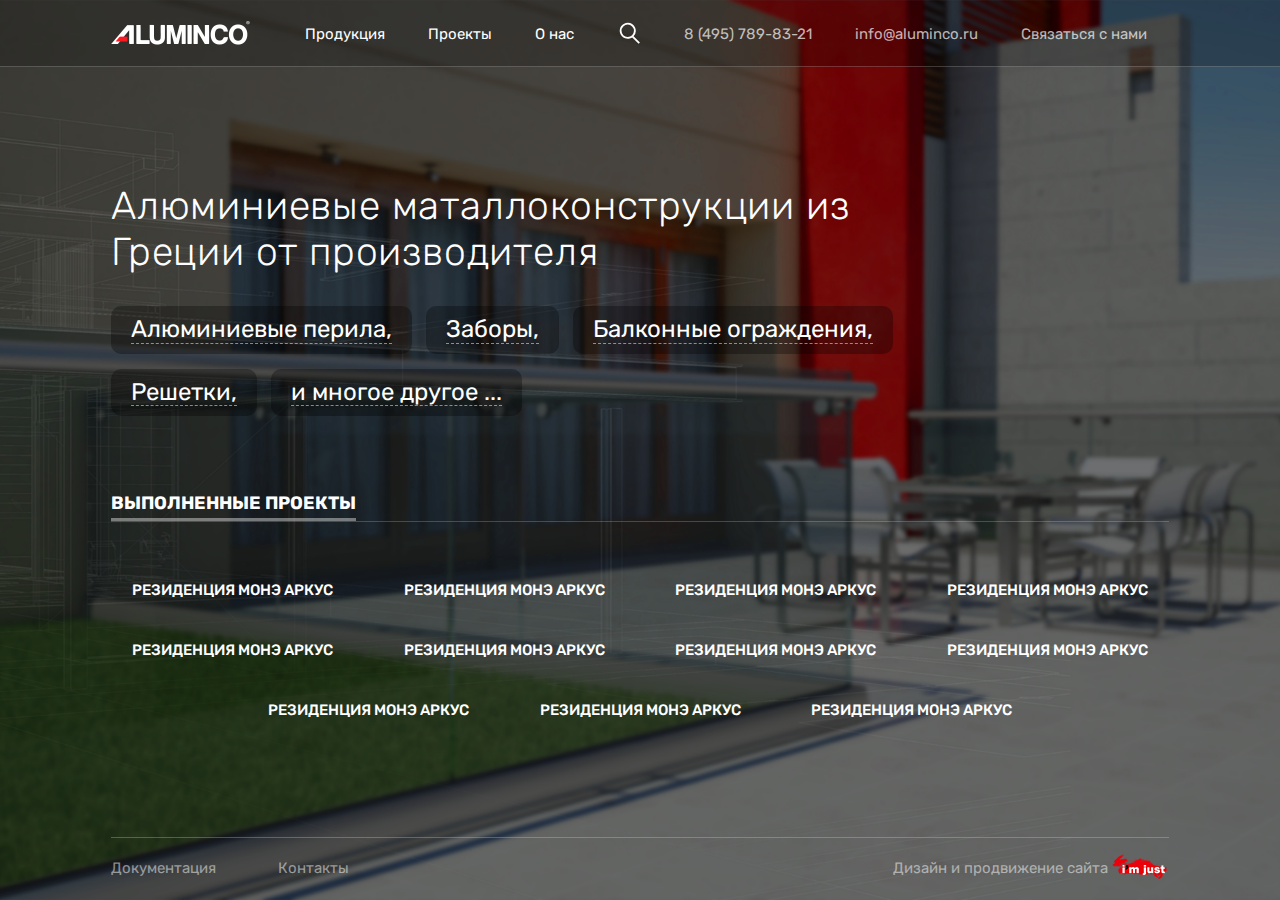
==== commit ef1c55ff: "qq" ====
--- a/al/index.html
+++ b/al/index.html
@@ -5,7 +5,6 @@
   <meta charset="utf-8">
   <meta http-equiv="X-UA-Compatible" content="IE=edge">
   <meta name="viewport" content="width=device-width, initial-scale=1">
-  <meta name="robots" content="noindex">
   <title>aluminco</title>
   <!-- <link rel="stylesheet" href="css/bootstrap.min.css"> -->
   <link rel="stylesheet" href="css/main.css">
@@ -15,7 +14,7 @@
   <![endif]-->
 </head>
 
-<body class="">
+<body class="page-home">
   <header class="page-header">
     <nav class="navbar">
   <div class="container">
@@ -62,240 +61,133 @@
 
   </header>
   <div class="page-content">
-    <div class="container">
-  <ul class="nav">
-    <li class="nav-item"><a class="nav-link" href="#">Перила</a></li>
-    <li class="nav-item"><a class="nav-link" href="#">Поручни</a></li>
-    <li class="nav-item"><a class="nav-link" href="#">Ограждения</a></li>
-    <li class="nav-item"><a class="nav-link" href="#">Перегородки</a></li>
-    <li class="nav-item"><a class="nav-link" href="#">Пергола</a></li>
-    <li class="nav-item active"><a class="nav-link" href="#">Уличные фонари</a></li>
-    <li class="nav-item"><a class="nav-link" href="#">Козырьки</a></li>
-    <li class="nav-item"><a class="nav-link" href="#">Вся продукция</a></li>
-  </ul>
-</div>
-
-    <div class="container category-desc">
+    <div class="main-grow"></div>
+    <section class="container">
   <div class="row">
-    <div class="col-md-2">
-      <h1 class="category-h1">Уличные фонари декоративные</h1>
+    <div class="col-md-6">
+      <h1 class="main-header">Алюминиевые маталлоконструкции из Греции от производителя</h1>
     </div>
-    <div class="col-md-6">
-      <p>Lorem ipsum dolor sit amet, consectetur adipisicing elit, sed do eiusmod tempor incididunt ut labore et dolore magna aliqua. Ut enim ad minim veniam, quis nostrud exercitation ullamco laboris nisi ut aliquip ex ea commodo consequat. Duis aute irure dolor in reprehenderit in voluptate velit esse cillum dolore eu fugiat nulla pariatur. Excepteur sint occaecat cupidatat non proident, sunt in culpa qui officia deserunt mollit anim id est laborum.</p>
-      <div class="collapse" id="category-desc">
-        <p>Lorem ipsum dolor sit amet, consectetur adipisicing elit, sed do eiusmod tempor incididunt ut labore et dolore magna aliqua. Ut enim ad minim veniam, quis nostrud exercitation ullamco laboris nisi ut aliquip ex ea commodo consequat. Duis aute irure dolor in reprehenderit in voluptate velit esse cillum dolore eu fugiat nulla pariatur. Excepteur sint occaecat cupidatat non proident, sunt in culpa qui officia deserunt mollit anim id est laborum.</p>
-        <p>Lorem ipsum dolor sit amet, consectetur adipisicing elit, sed do eiusmod tempor incididunt ut labore et dolore magna aliqua. Ut enim ad minim veniam, quis nostrud exercitation ullamco laboris nisi ut aliquip ex ea commodo consequat. Duis aute irure dolor in reprehenderit in voluptate velit esse cillum dolore eu fugiat nulla pariatur. Excepteur sint occaecat cupidatat non proident, sunt in culpa qui officia deserunt mollit anim id est laborum.</p>
-      </div>
-      <button class="btn btn-collapse collapsed" type="button" data-toggle="collapse" data-target="#category-desc" aria-expanded="false" aria-controls="collapseExample">&nbsp;</button>
-    </div>
-  </div>
-</div>
-
-    <div class="container category-filter-wrap">
-  <form class="category-filter" action="">
-    <button class="btn btn-filter collapsed d-none d-sm-block" type="button" data-toggle="collapse" data-target=".multi-collapse" aria-expanded="false">
-      <span class="under-show">Фильтры</span>
-      <span class="under-hide">Скрыть фильтр</span>
-    </button>
-    <div class="row collapse show multi-collapse" id="category-seek">
-      <div class="col-sm-5 offset-md-2">
-        <div class="btn-collection">
-          <a href="" class="btn btn-seek">Пергало деревянные</a>
-          <a href="" class="btn btn-seek">Пергало деревянные</a>
-          <a href="" class="btn btn-seek">Пергало деревянные</a>
-        </div>
+  </div>
+</section>
+
+    <section class="container">
+  <div class="row">
+    <div class="col-md-7">
+      <div class="label-list">
+        <a class="label-link" href="#"><span class="label-link__text">Алюминиевые перила,</span></a>
+        <a class="label-link" href="#"><span class="label-link__text">Заборы,</span></a>
+        <a class="label-link" href="#"><span class="label-link__text">Балконные ограждения,</span></a>
+        <a class="label-link" href="#"><span class="label-link__text">Решетки, </span></a>
+        <a class="label-link" href="#"><span class="label-link__text">и многое другое  ...</span></a>
       </div>
     </div>
-    <div class="category-filter__collapse collapse multi-collapse" id="category-filters">
-      <div class="row form-group">
-        <div class="col-md-2 col-lg-1 offset-lg-1 category-filter__title">Цена</div>
-        <div class="col-md-4 filter-range-wrap">
-          <div class="filter-range-item">
-            <input class="form-control form-control--range" id="price-min" type="text"><span class="ico-rub">э</span>
-          </div>
-          <div class="category-filter__range">
-            <div id="slider"></div>
-          </div>
-          <div class="filter-range-item">
-            <input class="form-control form-control--range" id="price-max" type="text"><span class="ico-rub">э</span>
-          </div>
-        </div>
-      </div>
-      <div class="row form-group">
-        <div class="col-md-2 col-lg-1 offset-lg-1 category-filter__title">Тип товара </div>
-        <div class="col-md-6">
-          <label class="custom-control custom-checkbox">
-            <input type="checkbox" class="custom-control-input">
-            <span class="custom-control-indicator">
-              <span class="custom-control-ico"></span>
-            </span>
-            <span class="custom-control-description">Перила аллюминиевые</span>
-          </label>
-          <label class="custom-control custom-checkbox">
-            <input type="checkbox" class="custom-control-input">
-            <span class="custom-control-indicator">
-              <span class="custom-control-ico"></span>
-            </span>
-            <span class="custom-control-description">Перила стальные</span>
-          </label>
-          <label class="custom-control custom-checkbox">
-            <input type="checkbox" class="custom-control-input">
-            <span class="custom-control-indicator">
-              <span class="custom-control-ico"></span>
-            </span>
-            <span class="custom-control-description">Крепления для перил</span>
-          </label>
-          <label class="custom-control custom-checkbox">
-            <input type="checkbox" class="custom-control-input">
-            <span class="custom-control-indicator">
-              <span class="custom-control-ico"></span>
-            </span>
-            <span class="custom-control-description">Уличные фонари</span>
-          </label>
-          <label class="custom-control custom-checkbox">
-            <input type="checkbox" class="custom-control-input">
-            <span class="custom-control-indicator">
-              <span class="custom-control-ico"></span>
-            </span>
-            <span class="custom-control-description">Козырьки</span>
-          </label>
-          <label class="custom-control custom-checkbox">
-            <input type="checkbox" class="custom-control-input">
-            <span class="custom-control-indicator">
-              <span class="custom-control-ico"></span>
-            </span>
-            <span class="custom-control-description">Ограждения</span>
-          </label>
-        </div>
-      </div>
-      <div class="row form-group">
-        <div class="col-md-2 col-lg-1 offset-lg-1 category-filter__title">Область применения </div>
-        <div class="col-md-5">
-          <div class="dropdown category-filter__dropdown">
-            <button class="btn btn-drop dropdown-toggle" type="button" id="dropdownMenuButton" data-toggle="dropdown" aria-haspopup="true" aria-expanded="false">Все области применения</button>
-            <div class="dropdown-menu" aria-labelledby="dropdownMenuButton">
-              <label class="dropdown-item custom-control custom-checkbox" href="#">
-                <input type="checkbox" class="custom-control-input">
-                <span class="custom-control-indicator">
-                  <span class="custom-control-ico"></span>
-                </span>
-                <span class="custom-control-description">Перила стальные</span>
-              </label>
-              <label class="dropdown-item custom-control custom-checkbox" href="#">
-                <input type="checkbox" class="custom-control-input">
-                <span class="custom-control-indicator">
-                  <span class="custom-control-ico"></span>
-                </span>
-                <span class="custom-control-description">Перила стальные</span>
-              </label>
-              <label class="dropdown-item custom-control custom-checkbox" href="#">
-                <input type="checkbox" class="custom-control-input">
-                <span class="custom-control-indicator">
-                  <span class="custom-control-ico"></span>
-                </span>
-                <span class="custom-control-description">Перила стальные</span>
-              </label>
-            </div>
-          </div>
-        </div>
-      </div>
-      <div class="row form-group">
-        <div class="col-md-2 col-lg-1 offset-lg-1"></div>
-        <div class="col-md-5">
-          <button class="btn btn-category-submit" type="button">Применить фильтры</button>
-        </div>
-      </div>
-    </div>
-    <div class="category-filter__btn-wrap d-block d-sm-none">
-      <button class="btn btn-filter collapsed" type="button" data-toggle="collapse" data-target=".multi-collapse" aria-expanded="false">
-        <span class="under-show">Фильтры</span>
-        <span class="under-hide">Скрыть фильтр</span>
-      </button>
-    </div>
-  </form>
-</div>
-
-    <div class="container">
-  <div class="row category-result">
-    <div class="col-sm-2 category-item-wrap">
-      <a class="category-item" href="#" style="background-image: url('img/test-category.png')">
-  <div class="category-item__inner">
-    <div class="category-item__title">Traditional - Railings in Classic Line</div>
-    <div class="category-item__price">от 10 234 <span class="ico-rub">₽</span></div>
-  </div>
-  <div class="category-item__more">
-      Анодированные или с гальваническим покрытием. Такие перила внешне неотличимы от аналогов из нержавеющей стали.
-  </div>
-</a>
-
-    </div>
-    <div class="col-sm-4 category-item-wrap">
-      <a class="category-item category-item--col-2" href="#" style="background-image: url('img/test-category2.png')">
-  <div class="category-item__inner">
-    <div class="category-item__title">Traditional - Railings in Classic Line</div>
-    <div class="category-item__price">от 10 234 <span class="ico-rub">₽</span></div>
-  </div>
-  <div class="category-item__more">
-      Анодированные или с гальваническим покрытием. Такие перила внешне неотличимы от аналогов из нержавеющей стали.
-  </div>
-</a>
-
-    </div>
-    <div class="col-sm-2 category-item-wrap">
-      <a class="category-item" href="#" style="background-image: url('img/test-category.png')">
-  <div class="category-item__inner">
-    <div class="category-item__title">Traditional - Railings in Classic Line</div>
-    <div class="category-item__price">от 10 234 <span class="ico-rub">₽</span></div>
-  </div>
-  <div class="category-item__more">
-      Анодированные или с гальваническим покрытием. Такие перила внешне неотличимы от аналогов из нержавеющей стали.
-  </div>
-</a>
-
-    </div>
-    <div class="col-sm-2 category-item-wrap">
-      <a class="category-item" href="#" style="background-image: url('img/test-category.png')">
-  <div class="category-item__inner">
-    <div class="category-item__title">Traditional - Railings in Classic Line</div>
-    <div class="category-item__price">от 10 234 <span class="ico-rub">₽</span></div>
-  </div>
-  <div class="category-item__more">
-      Анодированные или с гальваническим покрытием. Такие перила внешне неотличимы от аналогов из нержавеющей стали.
-  </div>
-</a>
-
-    </div>
-    <div class="col-sm-2 category-item-wrap">
-      <a class="category-item" href="#" style="background-image: url('img/test-category.png')">
-  <div class="category-item__inner">
-    <div class="category-item__title">Traditional - Railings in Classic Line</div>
-    <div class="category-item__price">от 10 234 <span class="ico-rub">₽</span></div>
-  </div>
-  <div class="category-item__more">
-      Анодированные или с гальваническим покрытием. Такие перила внешне неотличимы от аналогов из нержавеющей стали.
-  </div>
-</a>
-
-    </div>
-    <div class="col-sm-2 category-item-wrap">
-      <a class="category-item" href="#" style="background-image: url('img/test-category.png')">
-  <div class="category-item__inner">
-    <div class="category-item__title">Traditional - Railings in Classic Line</div>
-    <div class="category-item__price">от 10 234 <span class="ico-rub">₽</span></div>
-  </div>
-  <div class="category-item__more">
-      Анодированные или с гальваническим покрытием. Такие перила внешне неотличимы от аналогов из нержавеющей стали.
-  </div>
-</a>
-
-    </div>
-  </div>
-</div>
-
-    <div class="container category-toolbar">
-  <button class="btn btn-pagination"><span class="pagination-counter">10/15</span>ЗАГРУЗИТЬ ЕЩЁ</button>
-</div>
-
+  </div>
+</section>
+
+    <div class="main-grow--middle"></div>
+    <section class="container project-wrap">
+  <div class="section-title-wrap">
+    <span class="section-title">Выполненные проекты</span>
+  </div>
+  <div  class="project" id="project-slider">
+
+        <article class="project-item">
+  <a class="project-img-wrap" href="" >
+    <img class="project-item-img img-fluid" src="https://placehold.it/278x124" alt="">
+  </a>
+  <a class="project-item-title" href="">Резиденция Монэ Аркус</a>
+</article>
+
+
+        <article class="project-item">
+  <a class="project-img-wrap" href="" >
+    <img class="project-item-img img-fluid" src="https://placehold.it/278x124" alt="">
+  </a>
+  <a class="project-item-title" href="">Резиденция Монэ Аркус</a>
+</article>
+
+
+        <article class="project-item">
+  <a class="project-img-wrap" href="" >
+    <img class="project-item-img img-fluid" src="https://placehold.it/278x124" alt="">
+  </a>
+  <a class="project-item-title" href="">Резиденция Монэ Аркус</a>
+</article>
+
+
+        <article class="project-item">
+  <a class="project-img-wrap" href="" >
+    <img class="project-item-img img-fluid" src="https://placehold.it/278x124" alt="">
+  </a>
+  <a class="project-item-title" href="">Резиденция Монэ Аркус</a>
+</article>
+
+
+        <article class="project-item">
+  <a class="project-img-wrap" href="" >
+    <img class="project-item-img img-fluid" src="https://placehold.it/278x124" alt="">
+  </a>
+  <a class="project-item-title" href="">Резиденция Монэ Аркус</a>
+</article>
+
+
+        <article class="project-item">
+  <a class="project-img-wrap" href="" >
+    <img class="project-item-img img-fluid" src="https://placehold.it/278x124" alt="">
+  </a>
+  <a class="project-item-title" href="">Резиденция Монэ Аркус</a>
+</article>
+
+
+        <article class="project-item">
+  <a class="project-img-wrap" href="" >
+    <img class="project-item-img img-fluid" src="https://placehold.it/278x124" alt="">
+  </a>
+  <a class="project-item-title" href="">Резиденция Монэ Аркус</a>
+</article>
+
+
+        <article class="project-item">
+  <a class="project-img-wrap" href="" >
+    <img class="project-item-img img-fluid" src="https://placehold.it/278x124" alt="">
+  </a>
+  <a class="project-item-title" href="">Резиденция Монэ Аркус</a>
+</article>
+
+
+        <article class="project-item">
+  <a class="project-img-wrap" href="" >
+    <img class="project-item-img img-fluid" src="https://placehold.it/278x124" alt="">
+  </a>
+  <a class="project-item-title" href="">Резиденция Монэ Аркус</a>
+</article>
+
+
+        <article class="project-item">
+  <a class="project-img-wrap" href="" >
+    <img class="project-item-img img-fluid" src="https://placehold.it/278x124" alt="">
+  </a>
+  <a class="project-item-title" href="">Резиденция Монэ Аркус</a>
+</article>
+
+
+        <article class="project-item">
+  <a class="project-img-wrap" href="" >
+    <img class="project-item-img img-fluid" src="https://placehold.it/278x124" alt="">
+  </a>
+  <a class="project-item-title" href="">Резиденция Монэ Аркус</a>
+</article>
+
+
+    <article class="project-item project-item--all">
+      <a class="btn btn--project-item" href="#">
+        Все проекты
+      </a>
+    </article>
+  </div>
+</section>
+
+    <div class="main-grow"></div>
   </div>
   <footer class="page-footer">
     <div class="container">
@@ -326,7 +218,6 @@
   <script src="https://cdnjs.cloudflare.com/ajax/libs/popper.js/1.12.3/umd/popper.min.js" integrity="sha384-vFJXuSJphROIrBnz7yo7oB41mKfc8JzQZiCq4NCceLEaO4IHwicKwpJf9c9IpFgh" crossorigin="anonymous"></script>
   <script src="https://maxcdn.bootstrapcdn.com/bootstrap/4.0.0-beta.2/js/bootstrap.min.js" integrity="sha384-alpBpkh1PFOepccYVYDB4do5UnbKysX5WZXm3XxPqe5iKTfUKjNkCk9SaVuEZflJ" crossorigin="anonymous"></script>
   <script type="text/javascript" src="js/slick.min.js"></script>
-  <script src="js/nouislider.min.js"></script>
   <script type="text/javascript" src="js/main.js"></script>
 </body>
 
--- a/al/css/main.css
+++ b/al/css/main.css
@@ -1 +1 @@
-@charset "UTF-8";@import url(https://fonts.googleapis.com/css?family=Rubik:300,400,500,700&subset=cyrillic);address,dl,ol,p,ul{margin-bottom:1rem}body,caption{text-align:left}dd,label{margin-bottom:.5rem}.btn-filter.collapsed .under-show,.collapse.show,.dropdown-menu.show,.slick-initialized .slick-slide,.slick-slide img,article,aside,dialog,figcaption,figure,footer,header,hgroup,legend,main,nav,section{display:block}address,legend{line-height:inherit}progress,sub,sup{vertical-align:baseline}.img-fluid,.img-thumbnail{height:auto;max-width:100%}pre,textarea{overflow:auto}dl,h1,h2,h3,h4,h5,h6,ol,p,pre,ul{margin-top:0}a>code,fieldset,kbd kbd,legend,pre code{padding:0}.col,.img-fluid,.img-thumbnail,legend{max-width:100%}.embed-responsive,html,sub,sup{position:relative}.btn,.custom-control{-webkit-user-select:none;-moz-user-select:none;-ms-user-select:none;cursor:pointer}.btn-category-submit,.btn-collapse,.btn-drop,.btn-filter{background-repeat:no-repeat}.noUi-target,.noUi-target *,.slick-slider{box-sizing:border-box;-webkit-touch-callout:none;-webkit-tap-highlight-color:transparent}.noUi-target,.noUi-target *,.slick-slider,html{-webkit-tap-highlight-color:transparent}.dropdown-menu,.nav,.slick-dots{list-style:none}@font-face{font-family:'PT Rouble Sans';src:url(../fonts/PTRoubleSans.eot);src:url(../fonts/PTRoubleSans.eot?#iefix) format("embedded-opentype"),url(../fonts/PTRoubleSans.woff2) format("woff2"),url(../fonts/PTRoubleSans.woff) format("woff"),url(../fonts/PTRoubleSans.ttf) format("truetype");font-weight:400;font-style:normal}html{height:100%;font-size:13px;font-family:sans-serif;line-height:1.15;-webkit-text-size-adjust:100%;-ms-text-size-adjust:100%;-ms-overflow-style:scrollbar}body{display:-webkit-flex;display:-ms-flexbox;display:flex;-webkit-flex-direction:column;-ms-flex-direction:column;flex-direction:column;min-width:320px;min-height:100vh;-webkit-justify-content:space-between;-ms-flex-pack:justify;justify-content:space-between;margin:0;font-family:Rubik,-apple-system,BlinkMacSystemFont,"Segoe UI",Roboto,"Helvetica Neue",Arial,sans-serif,"Apple Color Emoji","Segoe UI Emoji","Segoe UI Symbol";font-size:1rem;font-weight:400;line-height:1.5;color:grey;background-color:#fff}dt,kbd kbd{font-weight:700}*,.noUi-pips,.noUi-pips *,::after,::before{box-sizing:border-box}@-ms-viewport{width:device-width}[tabindex="-1"]:focus{outline:0!important}abbr[data-original-title],abbr[title]{text-decoration:underline;text-decoration:underline dotted;cursor:help;border-bottom:0}address{font-style:normal}.collapse .form-group:last-child,.collapsing .form-group:last-child,.navbar-footer .nav-item.credit-thumb,ol ol,ol ul,ul ol,ul ul{margin-bottom:0}dd{margin-left:0}blockquote,figure{margin:0 0 1rem}dfn{font-style:italic}b,strong{font-weight:bolder}sub,sup{font-size:75%;line-height:0}sub{bottom:-.25em}sup{top:-.5em}a{color:#007bff;text-decoration:none;background-color:transparent;-webkit-text-decoration-skip:objects}a:hover{color:#0056b3;text-decoration:underline}a:not([href]):not([tabindex]),a:not([href]):not([tabindex]):focus,a:not([href]):not([tabindex]):hover{color:inherit;text-decoration:none}.search-close:focus,.search-close:hover,.search-close:hover:focus,.search-submit:focus,.search-submit:hover,.search-submit:hover:focus,.slick-dots li button:focus,.slick-dots li button:hover,.slick-list:focus,.slick-slide:focus,.slick-slide:hover,.slick-slide:hover:focus,a:not([href]):not([tabindex]):focus{outline:0}code,kbd,pre,samp{font-family:monospace,monospace;font-size:1em}img{vertical-align:middle;border-style:none}svg:not(:root){overflow:hidden}[role=button],a,area,button,input:not([type=range]),label,select,summary,textarea{-ms-touch-action:manipulation;touch-action:manipulation}table{border-collapse:collapse}caption{padding-top:.75rem;padding-bottom:.75rem;color:#868e96;caption-side:bottom}th{text-align:inherit}label{display:inline-block}button{border-radius:0}button:focus{outline:dotted 1px;outline:-webkit-focus-ring-color auto 5px}button,input,optgroup,select,textarea{margin:0;font-family:inherit;font-size:inherit;line-height:inherit}button,input{overflow:visible}button,select{text-transform:none}[type=reset],[type=submit],button,html [type=button]{-webkit-appearance:button}[type=button]::-moz-focus-inner,[type=reset]::-moz-focus-inner,[type=submit]::-moz-focus-inner,button::-moz-focus-inner{padding:0;border-style:none}input[type=checkbox],input[type=radio]{box-sizing:border-box;padding:0}input[type=date],input[type=datetime-local],input[type=month],input[type=time]{-webkit-appearance:listbox}textarea{resize:vertical}fieldset{min-width:0;margin:0;border:0}legend{width:100%;margin-bottom:.5rem;font-size:1.5rem;color:inherit;white-space:normal}[type=number]::-webkit-inner-spin-button,[type=number]::-webkit-outer-spin-button{height:auto}[type=search]{outline-offset:-2px;-webkit-appearance:none}[type=search]::-webkit-search-cancel-button,[type=search]::-webkit-search-decoration{-webkit-appearance:none}::-webkit-file-upload-button{font:inherit;-webkit-appearance:button}.display-1,.display-2,.display-3,.display-4{line-height:1.2}.figure,.list-inline-item,output{display:inline-block}summary{display:list-item}.btn-filter .under-show,.btn-filter.collapsed .under-hide,.collapse,.row.collapse:not(.show),.slick-arrow.slick-hidden,.slick-slide.slick-loading img,template{display:none}.d-none,.d-print-block,.d-print-inline,.d-print-inline-block,.slick-next.slick-disabled,.slick-prev.slick-disabled,[hidden]{display:none!important}.h1,.h2,.h3,.h4,.h5,.h6,h1,h2,h3,h4,h5,h6{margin-bottom:.5rem;font-family:inherit;font-weight:500;line-height:1.2;color:inherit}.blockquote,hr,pre{margin-bottom:1rem}.display-1,.display-2,.display-3,.display-4,.lead{font-weight:300}.h1,h1{font-size:2.5rem}.h2,h2{font-size:2rem}.h3,h3{font-size:1.75rem}.h4,h4{font-size:1.5rem}.h5,h5{font-size:1.25rem}.h6,h6{font-size:1rem}.lead{font-size:1.25rem}.display-1{font-size:6rem}.display-2{font-size:5.5rem}.display-3{font-size:4.5rem}.display-4{font-size:3.5rem}hr{box-sizing:content-box;height:0;overflow:visible;margin-top:1rem;border:0;border-top:1px solid rgba(0,0,0,.1)}.small,small{font-size:80%;font-weight:400}.mark,mark{padding:.2em;background-color:#fcf8e3}code,kbd{padding:.2rem .4rem}.list-inline,.list-unstyled{padding-left:0;list-style:none}.list-inline-item:not(:last-child){margin-right:5px}.initialism{font-size:90%;text-transform:uppercase}.blockquote{font-size:1.25rem}.blockquote-footer{display:block;font-size:80%;color:#868e96}code,kbd,pre{font-size:90%}.blockquote-footer::before{content:"\2014 \00A0"}.img-thumbnail{padding:.25rem;background-color:#fff;border:1px solid #ddd;border-radius:.25rem;transition:all .2s ease-in-out}.figure-img{margin-bottom:.5rem;line-height:1}.figure-caption{font-size:90%;color:#868e96}code,kbd,pre,samp{font-family:SFMono-Regular,Menlo,Monaco,Consolas,"Liberation Mono","Courier New",monospace}code{color:#bd4147;background-color:#f8f9fa;border-radius:.25rem}a>code{color:inherit;background-color:inherit}kbd{color:#fff;background-color:grey;border-radius:.2rem}kbd kbd{font-size:100%}pre{-ms-overflow-style:scrollbar;display:block;color:grey}pre code{font-size:inherit;color:inherit;background-color:transparent;border-radius:0}.pre-scrollable{max-height:340px;overflow-y:scroll}.container,.container-fluid{width:100%;padding-right:15px;padding-left:15px;margin-right:auto;margin-left:auto}.row{display:-webkit-flex;display:-ms-flexbox;display:flex;-webkit-flex-wrap:wrap;-ms-flex-wrap:wrap;flex-wrap:wrap;margin-right:-15px;margin-left:-15px}.no-gutters{margin-right:0;margin-left:0}.no-gutters>.col,.no-gutters>[class*=col-]{padding-right:0;padding-left:0}.col,.col-1,.col-2,.col-3,.col-4,.col-5,.col-6,.col-7,.col-8,.col-auto,.col-lg,.col-lg-1,.col-lg-2,.col-lg-3,.col-lg-4,.col-lg-5,.col-lg-6,.col-lg-7,.col-lg-8,.col-lg-auto,.col-md,.col-md-1,.col-md-2,.col-md-3,.col-md-4,.col-md-5,.col-md-6,.col-md-7,.col-md-8,.col-md-auto,.col-sm,.col-sm-1,.col-sm-2,.col-sm-3,.col-sm-4,.col-sm-5,.col-sm-6,.col-sm-7,.col-sm-8,.col-sm-auto,.col-xl,.col-xl-1,.col-xl-2,.col-xl-3,.col-xl-4,.col-xl-5,.col-xl-6,.col-xl-7,.col-xl-8,.col-xl-auto{position:relative;width:100%;min-height:1px;padding-right:15px;padding-left:15px}.col{-webkit-flex-basis:0;-ms-flex-preferred-size:0;flex-basis:0;-webkit-flex-grow:1;-ms-flex-positive:1;flex-grow:1}.col-auto{-webkit-flex:0 0 auto;-ms-flex:0 0 auto;flex:0 0 auto;width:auto;max-width:none}.col-1{-webkit-flex:0 0 12.5%;-ms-flex:0 0 12.5%;flex:0 0 12.5%;max-width:12.5%}.col-2{-webkit-flex:0 0 25%;-ms-flex:0 0 25%;flex:0 0 25%;max-width:25%}.col-3{-webkit-flex:0 0 37.5%;-ms-flex:0 0 37.5%;flex:0 0 37.5%;max-width:37.5%}.col-4{-webkit-flex:0 0 50%;-ms-flex:0 0 50%;flex:0 0 50%;max-width:50%}.col-5{-webkit-flex:0 0 62.5%;-ms-flex:0 0 62.5%;flex:0 0 62.5%;max-width:62.5%}.col-6{-webkit-flex:0 0 75%;-ms-flex:0 0 75%;flex:0 0 75%;max-width:75%}.col-7{-webkit-flex:0 0 87.5%;-ms-flex:0 0 87.5%;flex:0 0 87.5%;max-width:87.5%}.col-8{-webkit-flex:0 0 100%;-ms-flex:0 0 100%;flex:0 0 100%;max-width:100%}.order-first{-webkit-order:-1;-ms-flex-order:-1;order:-1}.order-1{-webkit-order:1;-ms-flex-order:1;order:1}.order-2{-webkit-order:2;-ms-flex-order:2;order:2}.order-3{-webkit-order:3;-ms-flex-order:3;order:3}.order-4{-webkit-order:4;-ms-flex-order:4;order:4}.order-5{-webkit-order:5;-ms-flex-order:5;order:5}.order-6{-webkit-order:6;-ms-flex-order:6;order:6}.order-7{-webkit-order:7;-ms-flex-order:7;order:7}.order-8{-webkit-order:8;-ms-flex-order:8;order:8}.offset-1{margin-left:12.5%}.offset-2{margin-left:25%}.offset-3{margin-left:37.5%}.offset-4{margin-left:50%}.offset-5{margin-left:62.5%}.offset-6{margin-left:75%}.offset-7{margin-left:87.5%}.align-baseline{vertical-align:baseline!important}.align-top{vertical-align:top!important}.align-middle{vertical-align:middle!important}.align-bottom{vertical-align:bottom!important}.align-text-bottom{vertical-align:text-bottom!important}.align-text-top{vertical-align:text-top!important}.bg-primary{background-color:#007bff!important}a.bg-primary:focus,a.bg-primary:hover{background-color:#0062cc!important}.bg-secondary{background-color:#868e96!important}a.bg-secondary:focus,a.bg-secondary:hover{background-color:#6c757d!important}.bg-success{background-color:#28a745!important}a.bg-success:focus,a.bg-success:hover{background-color:#1e7e34!important}.bg-info{background-color:#17a2b8!important}a.bg-info:focus,a.bg-info:hover{background-color:#117a8b!important}.bg-warning{background-color:#ffc107!important}a.bg-warning:focus,a.bg-warning:hover{background-color:#d39e00!important}.bg-danger{background-color:#dc3545!important}a.bg-danger:focus,a.bg-danger:hover{background-color:#bd2130!important}.bg-light{background-color:#f8f9fa!important}a.bg-light:focus,a.bg-light:hover{background-color:#dae0e5!important}.bg-dark{background-color:#343a40!important}a.bg-dark:focus,a.bg-dark:hover{background-color:#1d2124!important}.bg-white{background-color:#fff!important}.bg-transparent{background-color:transparent!important}.border{border:1px solid #e9ecef!important}.border-0{border:0!important}.rounded-right,.rounded-top{border-top-right-radius:.25rem!important}.rounded-bottom,.rounded-right{border-bottom-right-radius:.25rem!important}.rounded-left,.rounded-top{border-top-left-radius:.25rem!important}.rounded-bottom,.rounded-left{border-bottom-left-radius:.25rem!important}.border-top-0{border-top:0!important}.border-right-0{border-right:0!important}.border-bottom-0{border-bottom:0!important}.border-left-0{border-left:0!important}.border-primary{border-color:#007bff!important}.border-secondary{border-color:#868e96!important}.border-success{border-color:#28a745!important}.border-info{border-color:#17a2b8!important}.border-warning{border-color:#ffc107!important}.border-danger{border-color:#dc3545!important}.border-light{border-color:#f8f9fa!important}.border-dark{border-color:#343a40!important}.border-white{border-color:#fff!important}.rounded{border-radius:.25rem!important}.rounded-circle{border-radius:50%!important}.rounded-0{border-radius:0!important}.clearfix::after{display:block;clear:both;content:""}.d-inline{display:inline!important}.d-inline-block{display:inline-block!important}.d-block{display:block!important}.d-table{display:table!important}.d-table-row{display:table-row!important}.d-table-cell{display:table-cell!important}.d-flex{display:-webkit-flex!important;display:-ms-flexbox!important;display:flex!important}.d-inline-flex{display:-webkit-inline-flex!important;display:-ms-inline-flexbox!important;display:inline-flex!important}.embed-responsive{display:block;width:100%;padding:0;overflow:hidden}.embed-responsive::before{display:block;content:""}.project,.search-wrap.open{display:-webkit-flex;display:-ms-flexbox}.embed-responsive .embed-responsive-item,.embed-responsive embed,.embed-responsive iframe,.embed-responsive object,.embed-responsive video{position:absolute;top:0;bottom:0;left:0;width:100%;height:100%;border:0}.embed-responsive-21by9::before{padding-top:42.8571428571%}.embed-responsive-16by9::before{padding-top:56.25%}.embed-responsive-4by3::before{padding-top:75%}.embed-responsive-1by1::before{padding-top:100%}.flex-row{-webkit-flex-direction:row!important;-ms-flex-direction:row!important;flex-direction:row!important}.flex-column{-webkit-flex-direction:column!important;-ms-flex-direction:column!important;flex-direction:column!important}.flex-row-reverse{-webkit-flex-direction:row-reverse!important;-ms-flex-direction:row-reverse!important;flex-direction:row-reverse!important}.flex-column-reverse{-webkit-flex-direction:column-reverse!important;-ms-flex-direction:column-reverse!important;flex-direction:column-reverse!important}.flex-wrap{-webkit-flex-wrap:wrap!important;-ms-flex-wrap:wrap!important;flex-wrap:wrap!important}.flex-nowrap{-webkit-flex-wrap:nowrap!important;-ms-flex-wrap:nowrap!important;flex-wrap:nowrap!important}.flex-wrap-reverse{-webkit-flex-wrap:wrap-reverse!important;-ms-flex-wrap:wrap-reverse!important;flex-wrap:wrap-reverse!important}.justify-content-start{-webkit-justify-content:flex-start!important;-ms-flex-pack:start!important;justify-content:flex-start!important}.justify-content-end{-webkit-justify-content:flex-end!important;-ms-flex-pack:end!important;justify-content:flex-end!important}.justify-content-center{-webkit-justify-content:center!important;-ms-flex-pack:center!important;justify-content:center!important}.justify-content-between{-webkit-justify-content:space-between!important;-ms-flex-pack:justify!important;justify-content:space-between!important}.justify-content-around{-webkit-justify-content:space-around!important;-ms-flex-pack:distribute!important;justify-content:space-around!important}.align-items-start{-webkit-align-items:flex-start!important;-ms-flex-align:start!important;align-items:flex-start!important}.align-items-end{-webkit-align-items:flex-end!important;-ms-flex-align:end!important;align-items:flex-end!important}.align-items-center{-webkit-align-items:center!important;-ms-flex-align:center!important;align-items:center!important}.align-items-baseline{-webkit-align-items:baseline!important;-ms-flex-align:baseline!important;align-items:baseline!important}.align-items-stretch{-webkit-align-items:stretch!important;-ms-flex-align:stretch!important;align-items:stretch!important}.align-content-start{-webkit-align-content:flex-start!important;-ms-flex-line-pack:start!important;align-content:flex-start!important}.align-content-end{-webkit-align-content:flex-end!important;-ms-flex-line-pack:end!important;align-content:flex-end!important}.align-content-center{-webkit-align-content:center!important;-ms-flex-line-pack:center!important;align-content:center!important}.align-content-between{-webkit-align-content:space-between!important;-ms-flex-line-pack:justify!important;align-content:space-between!important}.align-content-around{-webkit-align-content:space-around!important;-ms-flex-line-pack:distribute!important;align-content:space-around!important}.align-content-stretch{-webkit-align-content:stretch!important;-ms-flex-line-pack:stretch!important;align-content:stretch!important}.align-self-auto{-webkit-align-self:auto!important;-ms-flex-item-align:auto!important;-ms-grid-row-align:auto!important;align-self:auto!important}.align-self-start{-webkit-align-self:flex-start!important;-ms-flex-item-align:start!important;align-self:flex-start!important}.align-self-end{-webkit-align-self:flex-end!important;-ms-flex-item-align:end!important;align-self:flex-end!important}.align-self-center{-webkit-align-self:center!important;-ms-flex-item-align:center!important;-ms-grid-row-align:center!important;align-self:center!important}.align-self-baseline{-webkit-align-self:baseline!important;-ms-flex-item-align:baseline!important;align-self:baseline!important}.align-self-stretch{-webkit-align-self:stretch!important;-ms-flex-item-align:stretch!important;-ms-grid-row-align:stretch!important;align-self:stretch!important}.float-left{float:left!important}.float-right{float:right!important}.float-none{float:none!important}.position-static{position:static!important}.position-relative{position:relative!important}.position-absolute{position:absolute!important}.position-fixed{position:fixed!important}.position-sticky{position:-webkit-sticky!important;position:sticky!important}.fixed-bottom,.fixed-top{position:fixed;right:0;z-index:1030;left:0}.fixed-top{top:0}.fixed-bottom{bottom:0}@supports ((position:-webkit-sticky) or (position:sticky)){.sticky-top{position:-webkit-sticky;position:sticky;top:0;z-index:1020}}.sr-only{position:absolute;width:1px;height:1px;padding:0;overflow:hidden;clip:rect(0,0,0,0);white-space:nowrap;-webkit-clip-path:inset(50%);clip-path:inset(50%);border:0}.btn,.collapsing,.custom-control{position:relative}.sr-only-focusable:active,.sr-only-focusable:focus{position:static;width:auto;height:auto;overflow:visible;clip:auto;white-space:normal;-webkit-clip-path:none;clip-path:none}.w-25{width:25%!important}.w-50{width:50%!important}.w-75{width:75%!important}.w-100{width:100%!important}.btn-block,.search-form,input[type=button].btn-block,input[type=reset].btn-block,input[type=submit].btn-block{width:100%}.h-25{height:25%!important}.h-50{height:50%!important}.h-75{height:75%!important}.h-100{height:100%!important}.mw-100{max-width:100%!important}.mh-100{max-height:100%!important}.m-0{margin:0!important}.mt-0,.my-0{margin-top:0!important}.mr-0,.mx-0{margin-right:0!important}.mb-0,.my-0{margin-bottom:0!important}.ml-0,.mx-0{margin-left:0!important}.m-1{margin:.25rem!important}.mt-1,.my-1{margin-top:.25rem!important}.mr-1,.mx-1{margin-right:.25rem!important}.mb-1,.my-1{margin-bottom:.25rem!important}.ml-1,.mx-1{margin-left:.25rem!important}.m-2{margin:.5rem!important}.mt-2,.my-2{margin-top:.5rem!important}.mr-2,.mx-2{margin-right:.5rem!important}.mb-2,.my-2{margin-bottom:.5rem!important}.ml-2,.mx-2{margin-left:.5rem!important}.m-3{margin:1rem!important}.mt-3,.my-3{margin-top:1rem!important}.mr-3,.mx-3{margin-right:1rem!important}.mb-3,.my-3{margin-bottom:1rem!important}.ml-3,.mx-3{margin-left:1rem!important}.m-4{margin:1.5rem!important}.mt-4,.my-4{margin-top:1.5rem!important}.mr-4,.mx-4{margin-right:1.5rem!important}.mb-4,.my-4{margin-bottom:1.5rem!important}.ml-4,.mx-4{margin-left:1.5rem!important}.m-5{margin:3rem!important}.mt-5,.my-5{margin-top:3rem!important}.mr-5,.mx-5{margin-right:3rem!important}.mb-5,.my-5{margin-bottom:3rem!important}.ml-5,.mx-5{margin-left:3rem!important}.p-0{padding:0!important}.pt-0,.py-0{padding-top:0!important}.pr-0,.px-0{padding-right:0!important}.pb-0,.py-0{padding-bottom:0!important}.pl-0,.px-0{padding-left:0!important}.p-1{padding:.25rem!important}.pt-1,.py-1{padding-top:.25rem!important}.pr-1,.px-1{padding-right:.25rem!important}.pb-1,.py-1{padding-bottom:.25rem!important}.pl-1,.px-1{padding-left:.25rem!important}.p-2{padding:.5rem!important}.pt-2,.py-2{padding-top:.5rem!important}.pr-2,.px-2{padding-right:.5rem!important}.pb-2,.py-2{padding-bottom:.5rem!important}.pl-2,.px-2{padding-left:.5rem!important}.p-3{padding:1rem!important}.pt-3,.py-3{padding-top:1rem!important}.pr-3,.px-3{padding-right:1rem!important}.pb-3,.py-3{padding-bottom:1rem!important}.pl-3,.px-3{padding-left:1rem!important}.p-4{padding:1.5rem!important}.pt-4,.py-4{padding-top:1.5rem!important}.pr-4,.px-4{padding-right:1.5rem!important}.pb-4,.py-4{padding-bottom:1.5rem!important}.pl-4,.px-4{padding-left:1.5rem!important}.p-5{padding:3rem!important}.pt-5,.py-5{padding-top:3rem!important}.pr-5,.px-5{padding-right:3rem!important}.pb-5,.py-5{padding-bottom:3rem!important}.pl-5,.px-5{padding-left:3rem!important}.m-auto{margin:auto!important}.mt-auto,.my-auto{margin-top:auto!important}.mr-auto,.mx-auto{margin-right:auto!important}.mb-auto,.my-auto{margin-bottom:auto!important}.ml-auto,.mx-auto{margin-left:auto!important}.text-justify{text-align:justify!important}.text-nowrap{white-space:nowrap!important}.text-truncate{overflow:hidden;text-overflow:ellipsis;white-space:nowrap}.text-left{text-align:left!important}.text-right{text-align:right!important}.text-center{text-align:center!important}.text-lowercase{text-transform:lowercase!important}.text-uppercase{text-transform:uppercase!important}.text-capitalize{text-transform:capitalize!important}.font-weight-light{font-weight:300!important}.font-weight-normal{font-weight:400!important}.font-weight-bold{font-weight:700!important}.font-italic{font-style:italic!important}.text-white{color:#fff!important}.text-primary{color:#007bff!important}a.text-primary:focus,a.text-primary:hover{color:#0062cc!important}.text-muted,.text-secondary{color:#868e96!important}a.text-secondary:focus,a.text-secondary:hover{color:#6c757d!important}.text-success{color:#28a745!important}a.text-success:focus,a.text-success:hover{color:#1e7e34!important}.text-info{color:#17a2b8!important}a.text-info:focus,a.text-info:hover{color:#117a8b!important}.text-warning{color:#ffc107!important}a.text-warning:focus,a.text-warning:hover{color:#d39e00!important}.text-danger{color:#dc3545!important}a.text-danger:focus,a.text-danger:hover{color:#bd2130!important}.text-light{color:#f8f9fa!important}a.text-light:focus,a.text-light:hover{color:#dae0e5!important}.text-dark{color:#343a40!important}a.text-dark:focus,a.text-dark:hover{color:#1d2124!important}.text-hide{font:0/0 a;color:transparent;text-shadow:none;background-color:transparent;border:0}.visible{visibility:visible!important}.invisible{visibility:hidden!important}.fade{opacity:0;transition:opacity .15s linear}.fade.show,.slick-dots li button:focus:before,.slick-dots li button:hover:before{opacity:1}tr.collapse.show{display:table-row}tbody.collapse.show{display:table-row-group}.collapsing{height:0;overflow:hidden;transition:height .35s ease}.container{padding-left:20px;padding-right:20px}.btn{display:inline-block;font-weight:400;text-align:center;white-space:nowrap;vertical-align:middle;user-select:none;border-radius:8px;font-size:15px;line-height:1;padding:7px 12px 6px;color:inherit;background-color:#f2f2f2;border:none}.btn-category-submit,.btn-primary{background-color:#61758b;font-size:15px}.btn:focus,.btn:hover{color:inherit;text-decoration:none;outline:0}.btn.disabled,.btn:disabled{opacity:.65;box-shadow:none}.btn-collection .btn{margin-bottom:15px;margin-right:10px}.slick-slide.dragging img,a.btn.disabled,fieldset[disabled] a.btn{pointer-events:none}.btn-block{display:block}.btn-block+.btn-block{margin-top:.5rem}.btn-primary{color:#fff;background-image:none;padding:10px 10px 9px}.btn-category-submit.focus,.btn-category-submit:focus,.btn-category-submit:hover,.btn-category-submit:hover:focus,.btn-category-submit:not([disabled]):not(.disabled).active,.btn-category-submit:not([disabled]):not(.disabled):active,.btn-primary.focus,.btn-primary:focus,.btn-primary:hover,.btn-primary:hover:focus,.btn-primary:not([disabled]):not(.disabled).active,.btn-primary:not([disabled]):not(.disabled):active,.category-item:focus,.category-item:hover,.show>.btn-category-submit.dropdown-toggle,.show>.btn-primary.dropdown-toggle{color:#fff;text-decoration:none}.btn-category-submit.disabled,.btn-category-submit:disabled,.btn-primary.disabled,.btn-primary:disabled{color:#fff;background-color:transparent}.btn-category-submit{color:#fff;width:278px;padding:10px 52px 9px;background-position:15px center;background-image:url(../img/ico-check-w.svg)}.btn-drop{color:#7a7b7b;background-color:#f2f2f2;width:278px;font-size:15px;padding:10px 52px 9px 18px;background-position:right 15px center;background-image:url(../img/arrow-down.svg)}.btn-drop.focus,.btn-drop:focus,.btn-drop:hover,.btn-drop:hover:focus,.btn-drop:not([disabled]):not(.disabled).active,.btn-drop:not([disabled]):not(.disabled):active,.dropdown-item:focus,.dropdown-item:hover,.show>.btn-drop.dropdown-toggle{color:#7a7b7b;text-decoration:none}.btn-drop.disabled,.btn-drop:disabled{color:#7a7b7b;background-color:transparent}.btn-pagination{width:278px;padding:14px 80px 12px;font-size:14px;color:#d92027;background-color:#e3e3e3;background-image:none}.btn-collapse.focus,.btn-collapse:focus,.btn-collapse:hover,.btn-collapse:hover:focus,.btn-collapse:not([disabled]):not(.disabled).active,.btn-collapse:not([disabled]):not(.disabled):active,.btn-filter.focus,.btn-filter:focus,.btn-filter:hover,.btn-filter:hover:focus,.btn-filter:not([disabled]):not(.disabled).active,.btn-filter:not([disabled]):not(.disabled):active,.btn-pagination.focus,.btn-pagination:focus,.btn-pagination:hover,.btn-pagination:hover:focus,.btn-pagination:not([disabled]):not(.disabled).active,.btn-pagination:not([disabled]):not(.disabled):active,.nav .nav-link:focus,.nav .nav-link:hover,.show>.btn-collapse.dropdown-toggle,.show>.btn-filter.dropdown-toggle,.show>.btn-pagination.dropdown-toggle{color:#d92027;text-decoration:none}.btn-collapse.disabled,.btn-collapse:disabled,.btn-filter.disabled,.btn-filter:disabled,.btn-pagination.disabled,.btn-pagination:disabled{color:#d92027;background-color:transparent}.btn-pagination .pagination-counter{position:absolute;left:20px;color:rgba(73,74,75,.5)}.btn-filter{font-size:15px;padding:9px 15px 8px 40px;color:#d92027;background-color:#fff;background-position:15px center;z-index:1;background-image:url(../img/ico-close.svg)}.btn-collapse,.btn-seek{background-color:#f2f2f2}.btn-filter.collapsed{background-image:url(../img/ico-filter.svg)}.btn-seek{color:#61758b;background-image:none;font-size:13px}.btn-seek.focus,.btn-seek:focus,.btn-seek:hover,.btn-seek:hover:focus,.btn-seek:not([disabled]):not(.disabled).active,.btn-seek:not([disabled]):not(.disabled):active,.show>.btn-seek.dropdown-toggle{color:#61758b;text-decoration:none}.btn-seek.disabled,.btn-seek:disabled{color:#61758b;background-color:transparent}.btn-collapse{color:#d92027;font-size:15px;padding:2px 17px;background-position:center;background-image:url(../img/arrow-up.svg)}.btn-collapse.collapsed{background-image:url(../img/ellipse.svg)}.btn-ico-left{padding-left:56px}.btn-ico-left .ico{position:absolute;left:15px}.btn-ico-right{padding-right:56px}.btn-ico-right .ico{position:absolute;right:15px}.form-control{display:block;width:100%;padding:.375rem .75rem;font-size:1rem;line-height:1.5;color:#495057;background-color:#e3e3e3;background-image:none;background-clip:padding-box;border:none;box-shadow:inset 0 -3px 10px rgba(0,0,0,.07);border-radius:10px;transition:border-color ease-in-out .15s,box-shadow ease-in-out .15s}.form-control:focus{outline:0;box-shadow:inset 0 -3px 10px rgba(0,0,0,.07),0 0 14px rgba(105,116,128,.3)}.form-control::-ms-expand{background-color:transparent;border:0}.form-control::-webkit-input-placeholder{color:grey;opacity:1}.form-control:-ms-input-placeholder{color:grey;opacity:1}.form-control::placeholder{color:grey;opacity:1}.form-control:disabled,.form-control[readonly]{background-color:#e9ecef;opacity:1}.form-control--range{display:inline-block;width:82px;border:none;border-radius:0;background:0 0;box-shadow:none;text-align:right;white-space:nowrap;padding:4px}.custom-control{display:-webkit-inline-flex;display:-ms-inline-flexbox;display:inline-flex;min-height:1.5rem;padding-left:28px;margin-right:30px;margin-bottom:1.5rem;user-select:none}.custom-control-ico,.custom-control-indicator{display:block;width:20px;height:20px}.custom-control-indicator,.noUi-target,.noUi-target *{-webkit-user-select:none;-ms-user-select:none;-moz-user-select:none}.custom-control.dropdown-item{margin-bottom:0;margin-right:0;padding-right:45px}.custom-control-indicator{position:absolute;top:0;left:0;pointer-events:none;user-select:none;background-color:#f2f2f2;background-repeat:no-repeat;background-position:center center;background-size:50% 50%}.dropdown-item .custom-control-indicator{top:8px;right:17px;left:auto;background-color:transparent}.custom-control-input{position:absolute;z-index:-1;opacity:0}.custom-checkbox .custom-control-indicator{border-radius:.25rem}.custom-checkbox .custom-control-input:checked~.custom-control-indicator .custom-control-ico{position:absolute;bottom:7px;right:-3px;height:14px;background-image:url(../img/ico-check.svg);background-repeat:no-repeat;background-position:center center}.custom-checkbox .custom-control-input:checked~.custom-control-description{color:#494a4b}.custom-checkbox.dropdown-item .custom-control-input:checked~.custom-control-description{color:#d92027}.custom-checkbox .custom-control-input:indeterminate~.custom-control-indicator{background-color:#007bff;background-image:url("data:image/svg+xml;charset=utf8,%3Csvg xmlns='http://www.w3.org/2000/svg' viewBox='0 0 4 4'%3E%3Cpath stroke='%23fff' d='M0 2h4'/%3E%3C/svg%3E")}.custom-radio .custom-control-indicator{border-radius:50%}.custom-radio .custom-control-input:checked~.custom-control-indicator{background-image:url("data:image/svg+xml;charset=utf8,%3Csvg xmlns='http://www.w3.org/2000/svg' viewBox='-4 -4 8 8'%3E%3Ccircle r='3' fill='%23fff'/%3E%3C/svg%3E")}.form-group,.label-list{margin-bottom:40px}.label-link{display:inline-block;color:#fff;font-size:18px;padding:7px 9px;margin-bottom:10px;background-color:rgba(0,0,0,.3);border-radius:10px;line-height:1.1;margin-right:10px}.label-link:last-child{margin-right:0}.label-link__text{display:inline-block;border-bottom:1px dashed rgba(255,255,255,.5)}.label-link:focus,.label-link:hover,.label-link:hover:focus{color:#d92027;background-color:#fff;outline:0;box-shadow:0 6px 10px #272f38}.label-link:focus .label-link__text,.label-link:hover .label-link__text,.label-link:hover:focus .label-link__text{border-bottom-color:rgba(217,32,39,.5)}.search-close,.search-input,.search-submit{border:none;outline:0}.search-wrap{display:none;z-index:1200;position:absolute;-webkit-align-items:center;-ms-flex-align:center;align-items:center;background-color:#494a4b;text-align:center;color:#fff;top:0;left:-20px;right:-20px;height:38px}.search-wrap.open{display:flex}.search-input{width:100%;background-color:transparent;color:#fff;padding-left:50px;padding-right:50px}.nav,.nav .nav-item:first-child{padding-left:0}.search-submit{position:absolute;width:25px;height:25px;left:20px;top:8px;background:url(../img/search-ico-sub.svg) center/contain no-repeat;cursor:pointer}.search-close{position:absolute;width:20px;height:20px;right:20px;top:11px;background:url(../img/search-ico-close.svg) center/contain no-repeat;cursor:pointer}.nav{line-height:1;margin-bottom:30px}.nav .nav-item{display:inline-block;padding:1rem 2rem 0 0}.nav .nav-item:last-child{padding-right:0}.nav .nav-item.active .nav-link{color:#d92027;border-bottom:1px solid #d92027}.nav .nav-link{color:#61758b}.category-filter,.dropdown{position:relative}.dropdown-menu{position:absolute;top:100%;left:0;z-index:1000;display:none;float:left;min-width:10rem;padding:10px 0;margin:.125rem 0 0;font-size:15px;color:grey;text-align:left;background-clip:padding-box;border-bottom-left-radius:10px;border-bottom-right-radius:10px;background-color:#f2f2f2;box-shadow:0 16px 17px #697480}.dropdown-item,.noUi-tooltip{display:block;white-space:nowrap}.dropdown-menu[x-placement=top-start]{box-shadow:0 -4px 17px #697480;border-radius:10px 10px 0 0}.dropdown-item{width:100%;padding:5px 17px;clear:both;font-weight:400;color:#7a7b7b;text-align:inherit;background:0 0;border:0}.dropdown-item.active,.dropdown-item:active{color:#fff;text-decoration:none;background-color:#007bff}.dropdown-item.disabled,.dropdown-item:disabled{color:#868e96;background-color:transparent}/*! nouislider - 10.0.0 - 2017-05-28 14:52:48 */.noUi-target,.noUi-target *{-ms-touch-action:none;touch-action:none;user-select:none}.noUi-target{position:relative;direction:ltr;background:0 0;border-top:1px solid #d9d9d9}.noUi-base{width:100%;height:100%;position:relative;z-index:1}.noUi-connect{position:absolute;right:0;top:0;left:0;bottom:0}.noUi-origin{position:absolute;height:0;width:0}.noUi-state-tap .noUi-connect,.noUi-state-tap .noUi-origin{transition:top .3s,right .3s,bottom .3s,left .3s}.noUi-state-drag *{cursor:inherit!important}.noUi-base,.noUi-handle{-webkit-transform:translate3d(0,0,0);transform:translate3d(0,0,0)}.noUi-horizontal{height:1px}.noUi-horizontal .noUi-handle{width:13px;height:13px;border-radius:50%;background-color:#d92027;top:-6px}.noUi-vertical{width:18px}.noUi-vertical .noUi-handle{width:28px;height:34px;left:-6px;top:-17px}.noUi-draggable{cursor:ew-resize}.noUi-vertical .noUi-draggable{cursor:ns-resize}.noUi-handle{position:relative;z-index:1;cursor:default}.noUi-marker,.noUi-pips,.noUi-tooltip,.noUi-value{position:absolute}.noUi-handle:focus{outline:0;box-shadow:0 0 0 2px #d92027}.noUi-active{box-shadow:inset 0 0 1px #fff,inset 0 1px 7px #ddd,0 3px 6px -3px #bbb}[disabled] .noUi-connect{background:#b8b8b8}[disabled] .noUi-handle,[disabled].noUi-handle,[disabled].noUi-target{cursor:not-allowed}.noUi-pips{color:#999}.noUi-value{white-space:nowrap;text-align:center}.noUi-value-sub{color:#ccc;font-size:10px}.noUi-marker{background:#ccc}.noUi-marker-large,.noUi-marker-sub{background:#aaa}.noUi-pips-horizontal{padding:10px 0;height:80px;top:100%;left:0;width:100%}.noUi-value-horizontal{-webkit-transform:translate3d(-50%,50%,0);transform:translate3d(-50%,50%,0)}.noUi-marker-horizontal.noUi-marker{margin-left:-1px;width:2px;height:5px}.noUi-marker-horizontal.noUi-marker-sub{height:10px}.noUi-marker-horizontal.noUi-marker-large{height:15px}.noUi-pips-vertical{padding:0 10px;height:100%;top:0;left:100%}.noUi-value-vertical{-webkit-transform:translate3d(0,50%,0);transform:translate3d(0,50%,0);padding-left:25px}.noUi-marker-vertical.noUi-marker{width:5px;height:2px;margin-top:-1px}.noUi-marker-vertical.noUi-marker-sub{width:10px}.noUi-marker-vertical.noUi-marker-large{width:15px}.noUi-tooltip{border:1px solid #d9d9d9;border-radius:3px;background:#fff;color:#000;padding:5px;text-align:center}.noUi-horizontal .noUi-tooltip{-webkit-transform:translate(-50%,0);-ms-transform:translate(-50%,0);transform:translate(-50%,0);left:50%;bottom:120%}.noUi-vertical .noUi-tooltip{-webkit-transform:translate(0,-50%);-ms-transform:translate(0,-50%);transform:translate(0,-50%);top:50%;right:120%}.project{display:flex;-webkit-flex-wrap:wrap;-ms-flex-wrap:wrap;flex-wrap:wrap;-webkit-justify-content:center;-ms-flex-pack:center;justify-content:center}.category-item,.project-item{-webkit-flex-direction:column}.project-wrap{margin-bottom:50px}.project-item{display:-webkit-flex;display:-ms-flexbox;display:flex;-ms-flex-direction:column;flex-direction:column;margin-bottom:30px;color:red}.project-item-title{color:#fff;text-transform:uppercase;text-decoration:none;font-weight:500;outline:0}.project-item-title:focus,.project-item-title:hover,.project-item-title:hover:focus{color:#fff;text-decoration:underline;outline:0}.project-item-img{background-color:#fff;border-radius:10px;box-shadow:0 0 10px rgba(26,52,67,.5)}.project-item--all{padding-top:20px;border-top:1px solid #ccc;-webkit-justify-content:flex-start;-ms-flex-pack:start;justify-content:flex-start}.project-item--all .btn{margin-right:auto;width:278px;border-radius:10px;color:#fff;text-transform:uppercase}.project-img-wrap{display:block;color:#fff;margin-bottom:1rem;text-decoration:none;outline:0}.project-img-wrap:focus,.project-img-wrap:hover,.project-img-wrap:hover:focus{color:#fff;text-decoration:none;outline:0}.section-title{display:inline-block;font-size:15px;font-weight:700;line-height:1.6;text-transform:uppercase;color:#fff;border-bottom:3px solid rgba(213,213,213,.5)}.slick-list,.slick-slider,.slick-track{position:relative;display:block}.slick-dots li button,.slick-next,.slick-next:focus,.slick-next:hover,.slick-prev,.slick-prev:focus,.slick-prev:hover{color:transparent;outline:0}.section-title-wrap{border-bottom:1px solid rgba(255,255,255,.2);margin-bottom:1.6rem}.slick-slider{-webkit-user-select:none;-moz-user-select:none;-ms-user-select:none;user-select:none;-ms-touch-action:pan-y;touch-action:pan-y}.slick-list{overflow:hidden;margin:0;padding:0}.filter-range-item:last-child,.slick-track{margin-left:auto}.slick-list.dragging{cursor:pointer;cursor:hand}.slick-slider .slick-list,.slick-slider .slick-track{-webkit-transform:translate3d(0,0,0);-ms-transform:translate3d(0,0,0);transform:translate3d(0,0,0)}.slick-track{left:0;top:0;margin-right:auto}.slick-track:after,.slick-track:before{content:"";display:table}.slick-track:after{clear:both}.slick-loading .slick-slide,.slick-loading .slick-track{visibility:hidden}.slick-slide{float:left;height:100%;min-height:1px;outline:0;display:none}[dir=rtl] .slick-slide{float:right}.slick-vertical .slick-slide{display:block;height:auto;border:1px solid transparent}.slick-loading .slick-list{background:url(../img/ajax-loader.gif) center center no-repeat #fff}@font-face{font-family:slick;font-weight:400;font-style:normal}.slick-next,.slick-prev{position:absolute;display:block;width:19px;height:35px;line-height:0;font-size:0;cursor:pointer;background:url(../img/arrow-right.svg) right/cover no-repeat;top:38%;-webkit-transform:translate(0,-50%);-ms-transform:translate(0,-50%);transform:translate(0,-50%);padding:0;border:none;z-index:140}.slick-prev{left:-30px;-webkit-transform:rotate(180deg) translate(0,50%);-ms-transform:rotate(180deg) translate(0,50%);transform:rotate(180deg) translate(0,50%)}[dir=rtl] .slick-prev{left:auto;right:-25px}.slick-next{right:-30px}[dir=rtl] .slick-next{left:-25px;right:auto}.category-desc,.category-filter-wrap,.slick-dotted.slick-slider{margin-bottom:30px}.slick-dots{position:absolute;bottom:-25px;display:block;text-align:center;padding:0;margin:0;width:100%}.category-item,.navbar,.navbar-nav,.slick-dots li{position:relative}.navbar,.navbar-brand{display:-webkit-flex;display:-ms-flexbox}.slick-dots li{display:inline-block;height:20px;width:20px;margin:0 5px;padding:0;cursor:pointer}.slick-dots li button{border:0;background:0 0;display:block;height:20px;width:20px;line-height:0;font-size:0;padding:5px;cursor:pointer}.slick-dots li button:before{position:absolute;top:0;left:0;content:"•";width:20px;height:20px;font-family:slick;font-size:6px;line-height:20px;text-align:center;color:#000;opacity:.25;-webkit-font-smoothing:antialiased;-moz-osx-font-smoothing:grayscale}.slick-dots li.slick-active button:before{color:#000;opacity:.75}.page-header{-webkit-flex-shrink:0;-ms-flex-negative:0;flex-shrink:0}.main-header{font-size:2rem;margin-top:3.15rem;margin-bottom:2.2rem;color:#fff;font-weight:300;letter-spacing:.6px}.navbar-footer,.navbar-nav{margin-bottom:0;list-style:none;white-space:nowrap}.navbar{display:flex;-webkit-flex-wrap:wrap;-ms-flex-wrap:wrap;flex-wrap:wrap;-webkit-align-items:center;-ms-flex-align:center;align-items:center;color:#fff;box-shadow:inset 0 38px #494a4b,inset 0 39px #000}.page-home .navbar{box-shadow:inset 0 38px rgba(0,0,0,.5),inset 0 39px rgba(255,255,255,.2)}.navbar-brand{display:flex;-webkit-align-items:center;-ms-flex-align:center;align-items:center}.navbar .container,.navbar-nav,.navbar-nav .nav-item{display:-webkit-flex;display:-ms-flexbox}.navbar .container{display:flex;-webkit-flex-wrap:nowrap;-ms-flex-wrap:nowrap;flex-wrap:nowrap;-webkit-align-items:center;-ms-flex-align:center;align-items:center}.navbar-nav{display:flex;padding-left:0;-webkit-flex-grow:1;-ms-flex-positive:1;flex-grow:1;-webkit-flex-wrap:wrap;-ms-flex-wrap:wrap;flex-wrap:wrap}.navbar-nav .nav-item{display:flex;text-align:center;padding:12px 12px 12px 0}.navbar-nav .nav-item--main{-webkit-order:2;-ms-flex-order:2;order:2;padding:12px 24px 12px 0;-webkit-flex-grow:0;-ms-flex-positive:0;flex-grow:0}.navbar-nav .nav-item--main .nav-link{color:#61758b}.navbar-footer .nav-link,.page-home .navbar-nav .nav-item--main .nav-link{color:#fff}.navbar-nav .nav-item--search{display:-webkit-flex;display:-ms-flexbox;display:flex;-webkit-justify-content:center;-ms-flex-pack:center;justify-content:center;-webkit-align-items:center;-ms-flex-align:center;align-items:center;-webkit-flex-grow:2;-ms-flex-positive:2;flex-grow:2;padding:0 12px 0 0}.navbar-nav .nav-item--search>.nav-link{display:-webkit-flex;display:-ms-flexbox;display:flex;-webkit-align-items:center;-ms-flex-align:center;align-items:center;-webkit-justify-content:center;-ms-flex-pack:center;justify-content:center;height:100%;padding-top:0;padding-bottom:0;background-color:transparent;border:none;outline:0}.navbar-nav .nav-item--search>.nav-link:focus,.navbar-nav .nav-item--search>.nav-link:hover,.navbar-nav .nav-item--search>.nav-link:hover:focus{background-color:transparent}.navbar-nav .nav-item--search>.nav-link>.search-ico{background:url(../img/search-ico.svg) center/cover no-repeat;width:17px;height:18px}.navbar-nav .nav-link{display:inline-block;line-height:1;padding:0;color:rgba(255,255,255,.7);cursor:pointer}.navbar-brand img{width:80px;height:15px}.page-content{-webkit-flex-grow:1;-ms-flex-positive:1;flex-grow:1;-webkit-flex-shrink:0;-ms-flex-negative:0;flex-shrink:0}.page-home{background:url(../img/bg/main-page-bg.png) 55% 50%/cover no-repeat #626462}.page-footer{background-color:#4e504e;color:#fff;line-height:1.85}.navbar-footer{display:-webkit-flex;display:-ms-flexbox;display:flex;-webkit-flex-wrap:wrap;-ms-flex-wrap:wrap;flex-wrap:wrap;-webkit-align-items:center;-ms-flex-align:center;align-items:center;padding:16px 0}.category-item,.category-item__inner{display:-webkit-flex;display:-ms-flexbox}.navbar-footer .nav-item{min-width:50%;margin-bottom:1.15rem;-webkit-flex-shrink:0;-ms-flex-negative:0;flex-shrink:0}.page-home .navbar-footer .nav-link{color:rgba(255,255,255,.5)}.page-home .navbar-footer .nav-link:focus,.page-home .navbar-footer .nav-link:hover,.page-home .navbar-footer .nav-link:hover:focus{color:rgba(255,255,255,.5);text-decoration:underline}.category-item{display:flex;-ms-flex-direction:column;flex-direction:column;width:100%;max-width:280px;background-color:#e3e3e3;color:#fff;text-decoration:none;height:360px;overflow:hidden;border-radius:10px;padding:20px 13px;will-change:transform;transition:-webkit-transform .2s;transition:transform .2s;transition:transform .2s,-webkit-transform .2s;background:linear-gradient(to bottom,rgba(228,228,228,0) 0,rgba(228,228,228,0) 2%,rgba(228,228,228,.02) 3%,rgba(228,228,228,.67) 4%,rgba(228,228,228,.98) 5%,rgba(227,227,227,.99) 40%,rgba(210,210,210,.99) 48%,rgba(184,184,186,.99) 56%,rgba(135,135,136,.99) 69%,rgba(121,123,123,.99) 72%,rgba(84,85,86,.99) 82%,#3e4041 91%,#3e4041 95%,rgba(62,64,65,.85) 96%,rgba(62,64,65,.67) 97%,rgba(62,64,65,0) 98%,rgba(62,64,65,0) 100%);background-repeat:no-repeat}.category-item::before{content:'';display:none;position:absolute;top:0;bottom:0;left:0;right:0;background:rgba(73,74,75,.5);z-index:9}.category-item__inner{min-height:100%;display:flex;-webkit-flex-direction:column;-ms-flex-direction:column;flex-direction:column;-webkit-justify-content:flex-end;-ms-flex-pack:end;justify-content:flex-end;-webkit-flex-shrink:0;-ms-flex-negative:0;flex-shrink:0;transition:all 1s;z-index:10}.category-item__more{transition:all 1s;-webkit-transform:translateY(100%);-ms-transform:translateY(100%);transform:translateY(100%);overflow:hidden;z-index:10}.category-item-wrap{display:-webkit-flex;display:-ms-flexbox;display:flex;-webkit-justify-content:center;-ms-flex-pack:center;justify-content:center;margin-bottom:20px}.category-item__title{text-shadow:0 0 14px #292929;color:#fff;font-size:17px;line-height:1.3;font-weight:500;text-transform:uppercase}.category-item__price{text-shadow:0 0 14px rgba(73,74,75,.7);color:#fff;font-size:14px;font-weight:400}.ico-rub{font-family:"PT Rouble Sans"}.category-toolbar{margin-bottom:80px}.category-h1{font-size:20px;line-height:24px;font-weight:300;color:#000;margin-bottom:24px}.category-filter__range{display:inline-block;width:275px;margin-right:15px;margin-bottom:10px;-webkit-order:-1;-ms-flex-order:-1;order:-1}.category-filter__btn-wrap{margin-bottom:50px;margin-top:40px;text-align:center}.category-filter__title{color:#494a4b;margin-bottom:1rem}.category-filter__dropdown .dropdown-menu{top:-2px!important;border-top:1px solid #d5d5d5;width:278px}.category-filter__dropdown .dropdown-menu[x-placement=top-start]{top:2px!important;border-top:none;border-bottom:1px solid #d5d5d5}.category-filter__dropdown.show .dropdown-toggle{border-bottom-left-radius:0;border-bottom-right-radius:0}.category-filter__dropdown .dropdown-item{color:#7a7b7b;border-left:3px solid transparent}.category-filter__dropdown .dropdown-item:focus,.category-filter__dropdown .dropdown-item:hover{color:#d92027;background-color:#fff;border-color:#d92027;text-decoration:none}.filter-range-wrap{display:-webkit-flex;display:-ms-flexbox;display:flex;-webkit-align-items:center;-ms-flex-align:center;align-items:center;-webkit-flex-wrap:wrap;-ms-flex-wrap:wrap;flex-wrap:wrap;max-width:330px}.filter-range-item{margin-right:20px;white-space:nowrap}@media (min-width:370px){.navbar-nav .nav-item-xs{min-width:25%}}@media (min-width:450px){.navbar-nav .nav-item-xs{min-width:33.333333%}.navbar-nav .nav-item-xs:last-child{-webkit-justify-content:flex-end;-ms-flex-pack:end;justify-content:flex-end}}@media (min-width:576px){.project-item{padding-left:8px;padding-right:8px}}@media (min-width:628px){.project-item--all{width:100%}}@media (min-width:768px){.container{max-width:664px}.col-sm{-webkit-flex-basis:0;-ms-flex-preferred-size:0;flex-basis:0;-webkit-flex-grow:1;-ms-flex-positive:1;flex-grow:1;max-width:100%}.col-sm-auto{-webkit-flex:0 0 auto;-ms-flex:0 0 auto;flex:0 0 auto;width:auto;max-width:none}.col-sm-1{-webkit-flex:0 0 12.5%;-ms-flex:0 0 12.5%;flex:0 0 12.5%;max-width:12.5%}.col-sm-2{-webkit-flex:0 0 25%;-ms-flex:0 0 25%;flex:0 0 25%;max-width:25%}.col-sm-3{-webkit-flex:0 0 37.5%;-ms-flex:0 0 37.5%;flex:0 0 37.5%;max-width:37.5%}.col-sm-4{-webkit-flex:0 0 50%;-ms-flex:0 0 50%;flex:0 0 50%;max-width:50%}.col-sm-5{-webkit-flex:0 0 62.5%;-ms-flex:0 0 62.5%;flex:0 0 62.5%;max-width:62.5%}.col-sm-6{-webkit-flex:0 0 75%;-ms-flex:0 0 75%;flex:0 0 75%;max-width:75%}.col-sm-7{-webkit-flex:0 0 87.5%;-ms-flex:0 0 87.5%;flex:0 0 87.5%;max-width:87.5%}.col-sm-8{-webkit-flex:0 0 100%;-ms-flex:0 0 100%;flex:0 0 100%;max-width:100%}.order-sm-first{-webkit-order:-1;-ms-flex-order:-1;order:-1}.order-sm-1{-webkit-order:1;-ms-flex-order:1;order:1}.order-sm-2{-webkit-order:2;-ms-flex-order:2;order:2}.order-sm-3{-webkit-order:3;-ms-flex-order:3;order:3}.order-sm-4{-webkit-order:4;-ms-flex-order:4;order:4}.order-sm-5{-webkit-order:5;-ms-flex-order:5;order:5}.order-sm-6{-webkit-order:6;-ms-flex-order:6;order:6}.order-sm-7{-webkit-order:7;-ms-flex-order:7;order:7}.order-sm-8{-webkit-order:8;-ms-flex-order:8;order:8}.filter-range-item:last-child,.offset-sm-0{margin-left:0}.offset-sm-1{margin-left:12.5%}.offset-sm-2{margin-left:25%}.offset-sm-3{margin-left:37.5%}.offset-sm-4{margin-left:50%}.offset-sm-5{margin-left:62.5%}.offset-sm-6{margin-left:75%}.offset-sm-7{margin-left:87.5%}.d-sm-none{display:none!important}.d-sm-inline{display:inline!important}.d-sm-inline-block{display:inline-block!important}.d-sm-block{display:block!important}.d-sm-table{display:table!important}.d-sm-table-row{display:table-row!important}.d-sm-table-cell{display:table-cell!important}.d-sm-flex{display:-webkit-flex!important;display:-ms-flexbox!important;display:flex!important}.d-sm-inline-flex{display:-webkit-inline-flex!important;display:-ms-inline-flexbox!important;display:inline-flex!important}.flex-sm-row{-webkit-flex-direction:row!important;-ms-flex-direction:row!important;flex-direction:row!important}.flex-sm-column{-webkit-flex-direction:column!important;-ms-flex-direction:column!important;flex-direction:column!important}.flex-sm-row-reverse{-webkit-flex-direction:row-reverse!important;-ms-flex-direction:row-reverse!important;flex-direction:row-reverse!important}.flex-sm-column-reverse{-webkit-flex-direction:column-reverse!important;-ms-flex-direction:column-reverse!important;flex-direction:column-reverse!important}.flex-sm-wrap{-webkit-flex-wrap:wrap!important;-ms-flex-wrap:wrap!important;flex-wrap:wrap!important}.flex-sm-nowrap{-webkit-flex-wrap:nowrap!important;-ms-flex-wrap:nowrap!important;flex-wrap:nowrap!important}.flex-sm-wrap-reverse{-webkit-flex-wrap:wrap-reverse!important;-ms-flex-wrap:wrap-reverse!important;flex-wrap:wrap-reverse!important}.justify-content-sm-start{-webkit-justify-content:flex-start!important;-ms-flex-pack:start!important;justify-content:flex-start!important}.justify-content-sm-end{-webkit-justify-content:flex-end!important;-ms-flex-pack:end!important;justify-content:flex-end!important}.justify-content-sm-center{-webkit-justify-content:center!important;-ms-flex-pack:center!important;justify-content:center!important}.justify-content-sm-between{-webkit-justify-content:space-between!important;-ms-flex-pack:justify!important;justify-content:space-between!important}.justify-content-sm-around{-webkit-justify-content:space-around!important;-ms-flex-pack:distribute!important;justify-content:space-around!important}.align-items-sm-start{-webkit-align-items:flex-start!important;-ms-flex-align:start!important;align-items:flex-start!important}.align-items-sm-end{-webkit-align-items:flex-end!important;-ms-flex-align:end!important;align-items:flex-end!important}.align-items-sm-center{-webkit-align-items:center!important;-ms-flex-align:center!important;align-items:center!important}.align-items-sm-baseline{-webkit-align-items:baseline!important;-ms-flex-align:baseline!important;align-items:baseline!important}.align-items-sm-stretch{-webkit-align-items:stretch!important;-ms-flex-align:stretch!important;align-items:stretch!important}.align-content-sm-start{-webkit-align-content:flex-start!important;-ms-flex-line-pack:start!important;align-content:flex-start!important}.align-content-sm-end{-webkit-align-content:flex-end!important;-ms-flex-line-pack:end!important;align-content:flex-end!important}.align-content-sm-center{-webkit-align-content:center!important;-ms-flex-line-pack:center!important;align-content:center!important}.align-content-sm-between{-webkit-align-content:space-between!important;-ms-flex-line-pack:justify!important;align-content:space-between!important}.align-content-sm-around{-webkit-align-content:space-around!important;-ms-flex-line-pack:distribute!important;align-content:space-around!important}.align-content-sm-stretch{-webkit-align-content:stretch!important;-ms-flex-line-pack:stretch!important;align-content:stretch!important}.align-self-sm-auto{-webkit-align-self:auto!important;-ms-flex-item-align:auto!important;-ms-grid-row-align:auto!important;align-self:auto!important}.align-self-sm-start{-webkit-align-self:flex-start!important;-ms-flex-item-align:start!important;align-self:flex-start!important}.align-self-sm-end{-webkit-align-self:flex-end!important;-ms-flex-item-align:end!important;align-self:flex-end!important}.align-self-sm-center{-webkit-align-self:center!important;-ms-flex-item-align:center!important;-ms-grid-row-align:center!important;align-self:center!important}.align-self-sm-baseline{-webkit-align-self:baseline!important;-ms-flex-item-align:baseline!important;align-self:baseline!important}.align-self-sm-stretch{-webkit-align-self:stretch!important;-ms-flex-item-align:stretch!important;-ms-grid-row-align:stretch!important;align-self:stretch!important}.float-sm-left{float:left!important}.float-sm-right{float:right!important}.float-sm-none{float:none!important}.m-sm-0{margin:0!important}.mt-sm-0,.my-sm-0{margin-top:0!important}.mr-sm-0,.mx-sm-0{margin-right:0!important}.mb-sm-0,.my-sm-0{margin-bottom:0!important}.ml-sm-0,.mx-sm-0{margin-left:0!important}.m-sm-1{margin:.25rem!important}.mt-sm-1,.my-sm-1{margin-top:.25rem!important}.mr-sm-1,.mx-sm-1{margin-right:.25rem!important}.mb-sm-1,.my-sm-1{margin-bottom:.25rem!important}.ml-sm-1,.mx-sm-1{margin-left:.25rem!important}.m-sm-2{margin:.5rem!important}.mt-sm-2,.my-sm-2{margin-top:.5rem!important}.mr-sm-2,.mx-sm-2{margin-right:.5rem!important}.mb-sm-2,.my-sm-2{margin-bottom:.5rem!important}.ml-sm-2,.mx-sm-2{margin-left:.5rem!important}.m-sm-3{margin:1rem!important}.mt-sm-3,.my-sm-3{margin-top:1rem!important}.mr-sm-3,.mx-sm-3{margin-right:1rem!important}.mb-sm-3,.my-sm-3{margin-bottom:1rem!important}.ml-sm-3,.mx-sm-3{margin-left:1rem!important}.m-sm-4{margin:1.5rem!important}.mt-sm-4,.my-sm-4{margin-top:1.5rem!important}.mr-sm-4,.mx-sm-4{margin-right:1.5rem!important}.mb-sm-4,.my-sm-4{margin-bottom:1.5rem!important}.ml-sm-4,.mx-sm-4{margin-left:1.5rem!important}.m-sm-5{margin:3rem!important}.mt-sm-5,.my-sm-5{margin-top:3rem!important}.mr-sm-5,.mx-sm-5{margin-right:3rem!important}.mb-sm-5,.my-sm-5{margin-bottom:3rem!important}.ml-sm-5,.mx-sm-5{margin-left:3rem!important}.p-sm-0{padding:0!important}.pt-sm-0,.py-sm-0{padding-top:0!important}.pr-sm-0,.px-sm-0{padding-right:0!important}.pb-sm-0,.py-sm-0{padding-bottom:0!important}.pl-sm-0,.px-sm-0{padding-left:0!important}.p-sm-1{padding:.25rem!important}.pt-sm-1,.py-sm-1{padding-top:.25rem!important}.pr-sm-1,.px-sm-1{padding-right:.25rem!important}.pb-sm-1,.py-sm-1{padding-bottom:.25rem!important}.pl-sm-1,.px-sm-1{padding-left:.25rem!important}.p-sm-2{padding:.5rem!important}.pt-sm-2,.py-sm-2{padding-top:.5rem!important}.pr-sm-2,.px-sm-2{padding-right:.5rem!important}.pb-sm-2,.py-sm-2{padding-bottom:.5rem!important}.pl-sm-2,.px-sm-2{padding-left:.5rem!important}.p-sm-3{padding:1rem!important}.pt-sm-3,.py-sm-3{padding-top:1rem!important}.pr-sm-3,.px-sm-3{padding-right:1rem!important}.pb-sm-3,.py-sm-3{padding-bottom:1rem!important}.pl-sm-3,.px-sm-3{padding-left:1rem!important}.p-sm-4{padding:1.5rem!important}.pt-sm-4,.py-sm-4{padding-top:1.5rem!important}.pr-sm-4,.px-sm-4{padding-right:1.5rem!important}.pb-sm-4,.py-sm-4{padding-bottom:1.5rem!important}.pl-sm-4,.px-sm-4{padding-left:1.5rem!important}.p-sm-5{padding:3rem!important}.pt-sm-5,.py-sm-5{padding-top:3rem!important}.pr-sm-5,.px-sm-5{padding-right:3rem!important}.pb-sm-5,.py-sm-5{padding-bottom:3rem!important}.pl-sm-5,.px-sm-5{padding-left:3rem!important}.m-sm-auto{margin:auto!important}.mt-sm-auto,.my-sm-auto{margin-top:auto!important}.mr-sm-auto,.mx-sm-auto{margin-right:auto!important}.mb-sm-auto,.my-sm-auto{margin-bottom:auto!important}.ml-sm-auto,.mx-sm-auto{margin-left:auto!important}.text-sm-left{text-align:left!important}.text-sm-right{text-align:right!important}.text-sm-center{text-align:center!important}.col,.col-1,.col-2,.col-3,.col-4,.col-5,.col-6,.col-7,.col-8,.col-auto,.col-lg,.col-lg-1,.col-lg-2,.col-lg-3,.col-lg-4,.col-lg-5,.col-lg-6,.col-lg-7,.col-lg-8,.col-lg-auto,.col-md,.col-md-1,.col-md-2,.col-md-3,.col-md-4,.col-md-5,.col-md-6,.col-md-7,.col-md-8,.col-md-auto,.col-sm,.col-sm-1,.col-sm-2,.col-sm-3,.col-sm-4,.col-sm-5,.col-sm-6,.col-sm-7,.col-sm-8,.col-sm-auto,.col-xl,.col-xl-1,.col-xl-2,.col-xl-3,.col-xl-4,.col-xl-5,.col-xl-6,.col-xl-7,.col-xl-8,.col-xl-auto,.container{padding-left:8px;padding-right:8px}.project,.row{margin-left:-8px;margin-right:-8px}.btn:focus,.btn:hover{box-shadow:0 0 10px rgba(105,116,128,.4)}.btn-category-submit.focus,.btn-category-submit:focus,.btn-category-submit:hover,.btn-category-submit:hover:focus,.btn-primary.focus,.btn-primary:focus,.btn-primary:hover,.btn-primary:hover:focus{color:#fff;background-color:#7a98ba}.btn-category-submit:not([disabled]):not(.disabled).active,.btn-category-submit:not([disabled]):not(.disabled):active,.btn-primary:not([disabled]):not(.disabled).active,.btn-primary:not([disabled]):not(.disabled):active,.show>.btn-category-submit.dropdown-toggle,.show>.btn-primary.dropdown-toggle{color:#fff;background-color:#7a98ba;border-color:#fff}.btn-category-submit,.btn-drop,.category-filter__dropdown .dropdown-menu{width:250px}.btn-drop.focus,.btn-drop:focus,.btn-drop:hover,.btn-drop:hover:focus{color:#7a7b7b;background-color:#f2f2f2}.btn-drop:not([disabled]):not(.disabled).active,.btn-drop:not([disabled]):not(.disabled):active,.show>.btn-drop.dropdown-toggle{color:#7a7b7b;background-color:#f2f2f2;border-color:#7a7b7b}.btn-collapse.focus,.btn-collapse:focus,.btn-collapse:hover,.btn-collapse:hover:focus,.btn-pagination.focus,.btn-pagination:focus,.btn-pagination:hover,.btn-pagination:hover:focus{color:#d92027;background-color:#f2f2f2}.btn-collapse:not([disabled]):not(.disabled).active,.btn-collapse:not([disabled]):not(.disabled):active,.btn-pagination:not([disabled]):not(.disabled).active,.btn-pagination:not([disabled]):not(.disabled):active,.show>.btn-collapse.dropdown-toggle,.show>.btn-pagination.dropdown-toggle{color:#d92027;background-color:#f2f2f2;border-color:#d92027}.btn-pagination{width:298px}.btn-filter.focus,.btn-filter:focus,.btn-filter:hover,.btn-filter:hover:focus{color:#d92027;background-color:#fff}.btn-filter:not([disabled]):not(.disabled).active,.btn-filter:not([disabled]):not(.disabled):active,.show>.btn-filter.dropdown-toggle{color:#d92027;background-color:#fff;border-color:#d92027}.btn-seek.focus,.btn-seek:focus,.btn-seek:hover,.btn-seek:hover:focus{color:#61758b;background-color:#f2f2f2}.btn-seek:not([disabled]):not(.disabled).active,.btn-seek:not([disabled]):not(.disabled):active,.show>.btn-seek.dropdown-toggle{color:#61758b;background-color:#f2f2f2;border-color:#61758b}.btn-seek{font-size:15px}.form-group{margin-bottom:35px}.label-list{margin-bottom:0}.search-wrap{left:130px;right:0;top:0;height:50px}.search-input{padding-left:70px;padding-right:70px}.search-submit{left:20px;top:15px}.search-close{right:20px;top:15px}.nav{margin-bottom:40px}.project-item{width:25%;padding-left:8px;padding-right:8px}.project-item--all{padding-top:0;border-top:none}.project-item--all .btn{display:-webkit-flex;display:-ms-flexbox;display:flex;-webkit-align-items:center;-ms-flex-align:center;align-items:center;-webkit-justify-content:center;-ms-flex-pack:center;justify-content:center;width:150px;height:67px;background-color:rgba(0,0,0,.4);font-weight:700}.section-title-wrap{margin-bottom:1rem}.main-header{font-size:2.3rem;margin-top:3.7rem;margin-bottom:3rem}.navbar{box-shadow:inset 0 50px #494a4b,inset 0 51px #000}.page-home .navbar{box-shadow:inset 0 50px rgba(0,0,0,.5),inset 0 51px rgba(255,255,255,.2)}.navbar-nav .nav-item{-webkit-flex-grow:1;-ms-flex-positive:1;flex-grow:1;padding:0}.navbar-nav .nav-item-xs{min-width:inherit}.navbar-nav .nav-item--brand{margin-right:20px}.navbar-nav .nav-item--main{padding:0;-webkit-flex-grow:0;-ms-flex-positive:0;flex-grow:0}.navbar-nav .nav-item--search>.nav-link>.search-ico{width:21px;height:21px}.navbar-nav .nav-link{padding:1.5rem 1.5rem 1.4rem}.navbar-brand img{width:111px;height:20px}.page-home{background:url(../img/bg/main-page-bg-2x.png) center center/cover fixed #626462}.page-footer{background-color:transparent}.navbar-footer{border-top:1px solid rgba(213,213,213,.3)}.navbar-footer .nav-item{width:auto;min-width:inherit;margin-right:4.15rem;margin-bottom:0}.navbar-footer .nav-item:last-child{margin-right:0}.navbar-footer .nav-item.credit-thumb{margin-left:auto}.navbar-footer .nav-link{color:#61758b}.category-item{height:201px;max-width:none}.category-item:focus,.category-item:hover{-webkit-transform:scale(1.02);-ms-transform:scale(1.02);transform:scale(1.02);box-shadow:0 16px 27px #697480;background-image:none;background-color:rgba(73,74,75,.5)}.category-item:focus .category-item__inner,.category-item:hover .category-item__inner{min-height:1%}.category-item:focus .category-item__more,.category-item:hover .category-item__more{-webkit-transform:translateY(0);-ms-transform:translateY(0);transform:translateY(0)}.category-item:focus::before,.category-item:hover::before{display:block}.category-item__more{border-top:1px solid rgba(255,255,255,.3);font-size:11px;line-height:14px;padding-top:18px;margin-top:26px}.category-item-wrap{margin-bottom:16px}.category-item__title{font-size:12px}.category-item__price{font-size:10px}.category-h1{font-size:20px;line-height:30px}.category-filter .btn-filter{position:absolute;right:0}.category-filter__range{-webkit-order:0;-ms-flex-order:0;order:0;margin-bottom:0}.filter-range-wrap{max-width:none;-webkit-flex-wrap:nowrap;-ms-flex-wrap:nowrap;flex-wrap:nowrap}}@media (min-width:1024px){.navbar,.page-home .navbar{box-shadow:none;border-bottom:1px solid rgba(255,255,255,.2)}.container{max-width:920px}.col-md{-webkit-flex-basis:0;-ms-flex-preferred-size:0;flex-basis:0;-webkit-flex-grow:1;-ms-flex-positive:1;flex-grow:1;max-width:100%}.col-md-auto{-webkit-flex:0 0 auto;-ms-flex:0 0 auto;flex:0 0 auto;width:auto;max-width:none}.col-md-1{-webkit-flex:0 0 12.5%;-ms-flex:0 0 12.5%;flex:0 0 12.5%;max-width:12.5%}.col-md-2{-webkit-flex:0 0 25%;-ms-flex:0 0 25%;flex:0 0 25%;max-width:25%}.col-md-3{-webkit-flex:0 0 37.5%;-ms-flex:0 0 37.5%;flex:0 0 37.5%;max-width:37.5%}.col-md-4{-webkit-flex:0 0 50%;-ms-flex:0 0 50%;flex:0 0 50%;max-width:50%}.col-md-5{-webkit-flex:0 0 62.5%;-ms-flex:0 0 62.5%;flex:0 0 62.5%;max-width:62.5%}.col-md-6{-webkit-flex:0 0 75%;-ms-flex:0 0 75%;flex:0 0 75%;max-width:75%}.col-md-7{-webkit-flex:0 0 87.5%;-ms-flex:0 0 87.5%;flex:0 0 87.5%;max-width:87.5%}.col-md-8{-webkit-flex:0 0 100%;-ms-flex:0 0 100%;flex:0 0 100%;max-width:100%}.order-md-first{-webkit-order:-1;-ms-flex-order:-1;order:-1}.order-md-1{-webkit-order:1;-ms-flex-order:1;order:1}.order-md-2{-webkit-order:2;-ms-flex-order:2;order:2}.order-md-3{-webkit-order:3;-ms-flex-order:3;order:3}.order-md-4{-webkit-order:4;-ms-flex-order:4;order:4}.order-md-5{-webkit-order:5;-ms-flex-order:5;order:5}.order-md-6{-webkit-order:6;-ms-flex-order:6;order:6}.order-md-7{-webkit-order:7;-ms-flex-order:7;order:7}.order-md-8{-webkit-order:8;-ms-flex-order:8;order:8}.offset-md-0{margin-left:0}.offset-md-1{margin-left:12.5%}.offset-md-2{margin-left:25%}.offset-md-3{margin-left:37.5%}.offset-md-4{margin-left:50%}.offset-md-5{margin-left:62.5%}.offset-md-6{margin-left:75%}.offset-md-7{margin-left:87.5%}.d-md-none,.project-item--all{display:none!important}.d-md-inline{display:inline!important}.d-md-inline-block{display:inline-block!important}.d-md-block{display:block!important}.d-md-table{display:table!important}.d-md-table-row{display:table-row!important}.d-md-table-cell{display:table-cell!important}.d-md-flex{display:-webkit-flex!important;display:-ms-flexbox!important;display:flex!important}.d-md-inline-flex{display:-webkit-inline-flex!important;display:-ms-inline-flexbox!important;display:inline-flex!important}.flex-md-row{-webkit-flex-direction:row!important;-ms-flex-direction:row!important;flex-direction:row!important}.flex-md-column{-webkit-flex-direction:column!important;-ms-flex-direction:column!important;flex-direction:column!important}.flex-md-row-reverse{-webkit-flex-direction:row-reverse!important;-ms-flex-direction:row-reverse!important;flex-direction:row-reverse!important}.flex-md-column-reverse{-webkit-flex-direction:column-reverse!important;-ms-flex-direction:column-reverse!important;flex-direction:column-reverse!important}.flex-md-wrap{-webkit-flex-wrap:wrap!important;-ms-flex-wrap:wrap!important;flex-wrap:wrap!important}.flex-md-nowrap{-webkit-flex-wrap:nowrap!important;-ms-flex-wrap:nowrap!important;flex-wrap:nowrap!important}.flex-md-wrap-reverse{-webkit-flex-wrap:wrap-reverse!important;-ms-flex-wrap:wrap-reverse!important;flex-wrap:wrap-reverse!important}.justify-content-md-start{-webkit-justify-content:flex-start!important;-ms-flex-pack:start!important;justify-content:flex-start!important}.justify-content-md-end{-webkit-justify-content:flex-end!important;-ms-flex-pack:end!important;justify-content:flex-end!important}.justify-content-md-center{-webkit-justify-content:center!important;-ms-flex-pack:center!important;justify-content:center!important}.justify-content-md-between{-webkit-justify-content:space-between!important;-ms-flex-pack:justify!important;justify-content:space-between!important}.justify-content-md-around{-webkit-justify-content:space-around!important;-ms-flex-pack:distribute!important;justify-content:space-around!important}.align-items-md-start{-webkit-align-items:flex-start!important;-ms-flex-align:start!important;align-items:flex-start!important}.align-items-md-end{-webkit-align-items:flex-end!important;-ms-flex-align:end!important;align-items:flex-end!important}.align-items-md-center{-webkit-align-items:center!important;-ms-flex-align:center!important;align-items:center!important}.align-items-md-baseline{-webkit-align-items:baseline!important;-ms-flex-align:baseline!important;align-items:baseline!important}.align-items-md-stretch{-webkit-align-items:stretch!important;-ms-flex-align:stretch!important;align-items:stretch!important}.align-content-md-start{-webkit-align-content:flex-start!important;-ms-flex-line-pack:start!important;align-content:flex-start!important}.align-content-md-end{-webkit-align-content:flex-end!important;-ms-flex-line-pack:end!important;align-content:flex-end!important}.align-content-md-center{-webkit-align-content:center!important;-ms-flex-line-pack:center!important;align-content:center!important}.align-content-md-between{-webkit-align-content:space-between!important;-ms-flex-line-pack:justify!important;align-content:space-between!important}.align-content-md-around{-webkit-align-content:space-around!important;-ms-flex-line-pack:distribute!important;align-content:space-around!important}.align-content-md-stretch{-webkit-align-content:stretch!important;-ms-flex-line-pack:stretch!important;align-content:stretch!important}.align-self-md-auto{-webkit-align-self:auto!important;-ms-flex-item-align:auto!important;-ms-grid-row-align:auto!important;align-self:auto!important}.align-self-md-start{-webkit-align-self:flex-start!important;-ms-flex-item-align:start!important;align-self:flex-start!important}.align-self-md-end{-webkit-align-self:flex-end!important;-ms-flex-item-align:end!important;align-self:flex-end!important}.align-self-md-center{-webkit-align-self:center!important;-ms-flex-item-align:center!important;-ms-grid-row-align:center!important;align-self:center!important}.align-self-md-baseline{-webkit-align-self:baseline!important;-ms-flex-item-align:baseline!important;align-self:baseline!important}.align-self-md-stretch{-webkit-align-self:stretch!important;-ms-flex-item-align:stretch!important;-ms-grid-row-align:stretch!important;align-self:stretch!important}.float-md-left{float:left!important}.float-md-right{float:right!important}.float-md-none{float:none!important}.m-md-0{margin:0!important}.mt-md-0,.my-md-0{margin-top:0!important}.mr-md-0,.mx-md-0{margin-right:0!important}.mb-md-0,.my-md-0{margin-bottom:0!important}.ml-md-0,.mx-md-0{margin-left:0!important}.m-md-1{margin:.25rem!important}.mt-md-1,.my-md-1{margin-top:.25rem!important}.mr-md-1,.mx-md-1{margin-right:.25rem!important}.mb-md-1,.my-md-1{margin-bottom:.25rem!important}.ml-md-1,.mx-md-1{margin-left:.25rem!important}.m-md-2{margin:.5rem!important}.mt-md-2,.my-md-2{margin-top:.5rem!important}.mr-md-2,.mx-md-2{margin-right:.5rem!important}.mb-md-2,.my-md-2{margin-bottom:.5rem!important}.ml-md-2,.mx-md-2{margin-left:.5rem!important}.m-md-3{margin:1rem!important}.mt-md-3,.my-md-3{margin-top:1rem!important}.mr-md-3,.mx-md-3{margin-right:1rem!important}.mb-md-3,.my-md-3{margin-bottom:1rem!important}.ml-md-3,.mx-md-3{margin-left:1rem!important}.m-md-4{margin:1.5rem!important}.mt-md-4,.my-md-4{margin-top:1.5rem!important}.mr-md-4,.mx-md-4{margin-right:1.5rem!important}.mb-md-4,.my-md-4{margin-bottom:1.5rem!important}.ml-md-4,.mx-md-4{margin-left:1.5rem!important}.m-md-5{margin:3rem!important}.mt-md-5,.my-md-5{margin-top:3rem!important}.mr-md-5,.mx-md-5{margin-right:3rem!important}.mb-md-5,.my-md-5{margin-bottom:3rem!important}.ml-md-5,.mx-md-5{margin-left:3rem!important}.p-md-0{padding:0!important}.pt-md-0,.py-md-0{padding-top:0!important}.pr-md-0,.px-md-0{padding-right:0!important}.pb-md-0,.py-md-0{padding-bottom:0!important}.pl-md-0,.px-md-0{padding-left:0!important}.p-md-1{padding:.25rem!important}.pt-md-1,.py-md-1{padding-top:.25rem!important}.pr-md-1,.px-md-1{padding-right:.25rem!important}.pb-md-1,.py-md-1{padding-bottom:.25rem!important}.pl-md-1,.px-md-1{padding-left:.25rem!important}.p-md-2{padding:.5rem!important}.pt-md-2,.py-md-2{padding-top:.5rem!important}.pr-md-2,.px-md-2{padding-right:.5rem!important}.pb-md-2,.py-md-2{padding-bottom:.5rem!important}.pl-md-2,.px-md-2{padding-left:.5rem!important}.p-md-3{padding:1rem!important}.pt-md-3,.py-md-3{padding-top:1rem!important}.pr-md-3,.px-md-3{padding-right:1rem!important}.pb-md-3,.py-md-3{padding-bottom:1rem!important}.pl-md-3,.px-md-3{padding-left:1rem!important}.p-md-4{padding:1.5rem!important}.pt-md-4,.py-md-4{padding-top:1.5rem!important}.pr-md-4,.px-md-4{padding-right:1.5rem!important}.pb-md-4,.py-md-4{padding-bottom:1.5rem!important}.pl-md-4,.px-md-4{padding-left:1.5rem!important}.p-md-5{padding:3rem!important}.pt-md-5,.py-md-5{padding-top:3rem!important}.pr-md-5,.px-md-5{padding-right:3rem!important}.pb-md-5,.py-md-5{padding-bottom:3rem!important}.pl-md-5,.px-md-5{padding-left:3rem!important}.m-md-auto{margin:auto!important}.mt-md-auto,.my-md-auto{margin-top:auto!important}.mr-md-auto,.mx-md-auto{margin-right:auto!important}.mb-md-auto,.my-md-auto{margin-bottom:auto!important}.ml-md-auto,.mx-md-auto{margin-left:auto!important}.text-md-left{text-align:left!important}.text-md-right{text-align:right!important}.text-md-center{text-align:center!important}.col,.col-1,.col-2,.col-3,.col-4,.col-5,.col-6,.col-7,.col-8,.col-auto,.col-lg,.col-lg-1,.col-lg-2,.col-lg-3,.col-lg-4,.col-lg-5,.col-lg-6,.col-lg-7,.col-lg-8,.col-lg-auto,.col-md,.col-md-1,.col-md-2,.col-md-3,.col-md-4,.col-md-5,.col-md-6,.col-md-7,.col-md-8,.col-md-auto,.col-sm,.col-sm-1,.col-sm-2,.col-sm-3,.col-sm-4,.col-sm-5,.col-sm-6,.col-sm-7,.col-sm-8,.col-sm-auto,.col-xl,.col-xl-1,.col-xl-2,.col-xl-3,.col-xl-4,.col-xl-5,.col-xl-6,.col-xl-7,.col-xl-8,.col-xl-auto,.container{padding-left:11px;padding-right:11px}.row{margin-left:-11px;margin-right:-11px}.btn-pagination{width:397px;padding:20px 80px 19px;font-size:19px}.btn-pagination .pagination-counter{left:25px}.form-group{margin-bottom:40px}.search-wrap{height:auto;bottom:0;left:160px}.search-close,.search-submit{top:20px}.main-grow{-webkit-flex-grow:2;-ms-flex-positive:2;flex-grow:2;max-height:8.3rem}.main-grow--middle{-webkit-flex-grow:1;-ms-flex-positive:1;flex-grow:1;max-height:10.3rem}.nav{margin-bottom:50px}.project-item,.project-wrap{margin-bottom:0}.project{margin-left:-12px;margin-right:-12px}.project-item{padding-left:12px;padding-right:12px;-webkit-align-items:center;-ms-flex-align:center;align-items:center;-webkit-justify-content:center;-ms-flex-pack:center;justify-content:center}.section-title-wrap{margin-bottom:1.5rem}.main-header{margin-top:0;margin-bottom:2rem}.navbar{background-color:#494a4b}.page-home .navbar{background-color:rgba(0,0,0,.2)}.navbar-nav{-webkit-flex-wrap:nowrap;-ms-flex-wrap:nowrap;flex-wrap:nowrap}.navbar-nav .nav-item--main{-webkit-order:0;-ms-flex-order:0;order:0;-webkit-flex-grow:1;-ms-flex-positive:1;flex-grow:1}.navbar-nav .nav-item--main .nav-link{color:#fff}.navbar-nav .nav-item--search>.nav-link>.search-ico{width:23px;height:24px}.navbar-nav .nav-link{-webkit-flex-grow:1;-ms-flex-positive:1;flex-grow:1;padding:1.8rem 1rem 1.6rem}.navbar-nav .nav-link:focus,.navbar-nav .nav-link:hover{color:#d92027;background-color:#fff;text-decoration:none;outline:0}.navbar-brand img{width:139px;height:24px}.page-home .page-content{display:-webkit-flex;display:-ms-flexbox;display:flex;-webkit-flex-direction:column;-ms-flex-direction:column;flex-direction:column}.category-item{height:276px}.category-item__more{font-size:13px;line-height:15px;padding-top:25px;margin-top:32px}.category-item-wrap{margin-bottom:22px}.category-item__title{font-size:15px}.category-item__price{font-size:14px}.category-toolbar{margin-bottom:100px}.category-desc{margin-bottom:60px}.category-h1{font-size:24px}.category-filter__title{text-align:right}}@media (min-width:1200px){html{font-size:15px}.container{max-width:1084px}.col-lg{-webkit-flex-basis:0;-ms-flex-preferred-size:0;flex-basis:0;-webkit-flex-grow:1;-ms-flex-positive:1;flex-grow:1;max-width:100%}.col-lg-auto{-webkit-flex:0 0 auto;-ms-flex:0 0 auto;flex:0 0 auto;width:auto;max-width:none}.col-lg-1{-webkit-flex:0 0 12.5%;-ms-flex:0 0 12.5%;flex:0 0 12.5%;max-width:12.5%}.col-lg-2{-webkit-flex:0 0 25%;-ms-flex:0 0 25%;flex:0 0 25%;max-width:25%}.col-lg-3{-webkit-flex:0 0 37.5%;-ms-flex:0 0 37.5%;flex:0 0 37.5%;max-width:37.5%}.col-lg-4{-webkit-flex:0 0 50%;-ms-flex:0 0 50%;flex:0 0 50%;max-width:50%}.col-lg-5{-webkit-flex:0 0 62.5%;-ms-flex:0 0 62.5%;flex:0 0 62.5%;max-width:62.5%}.col-lg-6{-webkit-flex:0 0 75%;-ms-flex:0 0 75%;flex:0 0 75%;max-width:75%}.col-lg-7{-webkit-flex:0 0 87.5%;-ms-flex:0 0 87.5%;flex:0 0 87.5%;max-width:87.5%}.col-lg-8{-webkit-flex:0 0 100%;-ms-flex:0 0 100%;flex:0 0 100%;max-width:100%}.order-lg-first{-webkit-order:-1;-ms-flex-order:-1;order:-1}.order-lg-1{-webkit-order:1;-ms-flex-order:1;order:1}.order-lg-2{-webkit-order:2;-ms-flex-order:2;order:2}.order-lg-3{-webkit-order:3;-ms-flex-order:3;order:3}.order-lg-4{-webkit-order:4;-ms-flex-order:4;order:4}.order-lg-5{-webkit-order:5;-ms-flex-order:5;order:5}.order-lg-6{-webkit-order:6;-ms-flex-order:6;order:6}.order-lg-7{-webkit-order:7;-ms-flex-order:7;order:7}.order-lg-8{-webkit-order:8;-ms-flex-order:8;order:8}.offset-lg-0{margin-left:0}.offset-lg-1{margin-left:12.5%}.offset-lg-2{margin-left:25%}.offset-lg-3{margin-left:37.5%}.offset-lg-4{margin-left:50%}.offset-lg-5{margin-left:62.5%}.offset-lg-6{margin-left:75%}.offset-lg-7{margin-left:87.5%}.d-lg-none{display:none!important}.d-lg-inline{display:inline!important}.d-lg-inline-block{display:inline-block!important}.d-lg-block{display:block!important}.d-lg-table{display:table!important}.d-lg-table-row{display:table-row!important}.d-lg-table-cell{display:table-cell!important}.d-lg-flex{display:-webkit-flex!important;display:-ms-flexbox!important;display:flex!important}.d-lg-inline-flex{display:-webkit-inline-flex!important;display:-ms-inline-flexbox!important;display:inline-flex!important}.flex-lg-row{-webkit-flex-direction:row!important;-ms-flex-direction:row!important;flex-direction:row!important}.flex-lg-column{-webkit-flex-direction:column!important;-ms-flex-direction:column!important;flex-direction:column!important}.flex-lg-row-reverse{-webkit-flex-direction:row-reverse!important;-ms-flex-direction:row-reverse!important;flex-direction:row-reverse!important}.flex-lg-column-reverse{-webkit-flex-direction:column-reverse!important;-ms-flex-direction:column-reverse!important;flex-direction:column-reverse!important}.flex-lg-wrap{-webkit-flex-wrap:wrap!important;-ms-flex-wrap:wrap!important;flex-wrap:wrap!important}.flex-lg-nowrap{-webkit-flex-wrap:nowrap!important;-ms-flex-wrap:nowrap!important;flex-wrap:nowrap!important}.flex-lg-wrap-reverse{-webkit-flex-wrap:wrap-reverse!important;-ms-flex-wrap:wrap-reverse!important;flex-wrap:wrap-reverse!important}.justify-content-lg-start{-webkit-justify-content:flex-start!important;-ms-flex-pack:start!important;justify-content:flex-start!important}.justify-content-lg-end{-webkit-justify-content:flex-end!important;-ms-flex-pack:end!important;justify-content:flex-end!important}.justify-content-lg-center{-webkit-justify-content:center!important;-ms-flex-pack:center!important;justify-content:center!important}.justify-content-lg-between{-webkit-justify-content:space-between!important;-ms-flex-pack:justify!important;justify-content:space-between!important}.justify-content-lg-around{-webkit-justify-content:space-around!important;-ms-flex-pack:distribute!important;justify-content:space-around!important}.align-items-lg-start{-webkit-align-items:flex-start!important;-ms-flex-align:start!important;align-items:flex-start!important}.align-items-lg-end{-webkit-align-items:flex-end!important;-ms-flex-align:end!important;align-items:flex-end!important}.align-items-lg-center{-webkit-align-items:center!important;-ms-flex-align:center!important;align-items:center!important}.align-items-lg-baseline{-webkit-align-items:baseline!important;-ms-flex-align:baseline!important;align-items:baseline!important}.align-items-lg-stretch{-webkit-align-items:stretch!important;-ms-flex-align:stretch!important;align-items:stretch!important}.align-content-lg-start{-webkit-align-content:flex-start!important;-ms-flex-line-pack:start!important;align-content:flex-start!important}.align-content-lg-end{-webkit-align-content:flex-end!important;-ms-flex-line-pack:end!important;align-content:flex-end!important}.align-content-lg-center{-webkit-align-content:center!important;-ms-flex-line-pack:center!important;align-content:center!important}.align-content-lg-between{-webkit-align-content:space-between!important;-ms-flex-line-pack:justify!important;align-content:space-between!important}.align-content-lg-around{-webkit-align-content:space-around!important;-ms-flex-line-pack:distribute!important;align-content:space-around!important}.align-content-lg-stretch{-webkit-align-content:stretch!important;-ms-flex-line-pack:stretch!important;align-content:stretch!important}.align-self-lg-auto{-webkit-align-self:auto!important;-ms-flex-item-align:auto!important;-ms-grid-row-align:auto!important;align-self:auto!important}.align-self-lg-start{-webkit-align-self:flex-start!important;-ms-flex-item-align:start!important;align-self:flex-start!important}.align-self-lg-end{-webkit-align-self:flex-end!important;-ms-flex-item-align:end!important;align-self:flex-end!important}.align-self-lg-center{-webkit-align-self:center!important;-ms-flex-item-align:center!important;-ms-grid-row-align:center!important;align-self:center!important}.align-self-lg-baseline{-webkit-align-self:baseline!important;-ms-flex-item-align:baseline!important;align-self:baseline!important}.align-self-lg-stretch{-webkit-align-self:stretch!important;-ms-flex-item-align:stretch!important;-ms-grid-row-align:stretch!important;align-self:stretch!important}.float-lg-left{float:left!important}.float-lg-right{float:right!important}.float-lg-none{float:none!important}.m-lg-0{margin:0!important}.mt-lg-0,.my-lg-0{margin-top:0!important}.mr-lg-0,.mx-lg-0{margin-right:0!important}.mb-lg-0,.my-lg-0{margin-bottom:0!important}.ml-lg-0,.mx-lg-0{margin-left:0!important}.m-lg-1{margin:.25rem!important}.mt-lg-1,.my-lg-1{margin-top:.25rem!important}.mr-lg-1,.mx-lg-1{margin-right:.25rem!important}.mb-lg-1,.my-lg-1{margin-bottom:.25rem!important}.ml-lg-1,.mx-lg-1{margin-left:.25rem!important}.m-lg-2{margin:.5rem!important}.mt-lg-2,.my-lg-2{margin-top:.5rem!important}.mr-lg-2,.mx-lg-2{margin-right:.5rem!important}.mb-lg-2,.my-lg-2{margin-bottom:.5rem!important}.ml-lg-2,.mx-lg-2{margin-left:.5rem!important}.m-lg-3{margin:1rem!important}.mt-lg-3,.my-lg-3{margin-top:1rem!important}.mr-lg-3,.mx-lg-3{margin-right:1rem!important}.mb-lg-3,.my-lg-3{margin-bottom:1rem!important}.ml-lg-3,.mx-lg-3{margin-left:1rem!important}.m-lg-4{margin:1.5rem!important}.mt-lg-4,.my-lg-4{margin-top:1.5rem!important}.mr-lg-4,.mx-lg-4{margin-right:1.5rem!important}.mb-lg-4,.my-lg-4{margin-bottom:1.5rem!important}.ml-lg-4,.mx-lg-4{margin-left:1.5rem!important}.m-lg-5{margin:3rem!important}.mt-lg-5,.my-lg-5{margin-top:3rem!important}.mr-lg-5,.mx-lg-5{margin-right:3rem!important}.mb-lg-5,.my-lg-5{margin-bottom:3rem!important}.ml-lg-5,.mx-lg-5{margin-left:3rem!important}.p-lg-0{padding:0!important}.pt-lg-0,.py-lg-0{padding-top:0!important}.pr-lg-0,.px-lg-0{padding-right:0!important}.pb-lg-0,.py-lg-0{padding-bottom:0!important}.pl-lg-0,.px-lg-0{padding-left:0!important}.p-lg-1{padding:.25rem!important}.pt-lg-1,.py-lg-1{padding-top:.25rem!important}.pr-lg-1,.px-lg-1{padding-right:.25rem!important}.pb-lg-1,.py-lg-1{padding-bottom:.25rem!important}.pl-lg-1,.px-lg-1{padding-left:.25rem!important}.p-lg-2{padding:.5rem!important}.pt-lg-2,.py-lg-2{padding-top:.5rem!important}.pr-lg-2,.px-lg-2{padding-right:.5rem!important}.pb-lg-2,.py-lg-2{padding-bottom:.5rem!important}.pl-lg-2,.px-lg-2{padding-left:.5rem!important}.p-lg-3{padding:1rem!important}.pt-lg-3,.py-lg-3{padding-top:1rem!important}.pr-lg-3,.px-lg-3{padding-right:1rem!important}.pb-lg-3,.py-lg-3{padding-bottom:1rem!important}.pl-lg-3,.px-lg-3{padding-left:1rem!important}.p-lg-4{padding:1.5rem!important}.pt-lg-4,.py-lg-4{padding-top:1.5rem!important}.pr-lg-4,.px-lg-4{padding-right:1.5rem!important}.pb-lg-4,.py-lg-4{padding-bottom:1.5rem!important}.pl-lg-4,.px-lg-4{padding-left:1.5rem!important}.p-lg-5{padding:3rem!important}.pt-lg-5,.py-lg-5{padding-top:3rem!important}.pr-lg-5,.px-lg-5{padding-right:3rem!important}.pb-lg-5,.py-lg-5{padding-bottom:3rem!important}.pl-lg-5,.px-lg-5{padding-left:3rem!important}.m-lg-auto{margin:auto!important}.mt-lg-auto,.my-lg-auto{margin-top:auto!important}.mr-lg-auto,.mx-lg-auto{margin-right:auto!important}.mb-lg-auto,.my-lg-auto{margin-bottom:auto!important}.ml-lg-auto,.mx-lg-auto{margin-left:auto!important}.text-lg-left{text-align:left!important}.text-lg-right{text-align:right!important}.text-lg-center{text-align:center!important}.col,.col-1,.col-2,.col-3,.col-4,.col-5,.col-6,.col-7,.col-8,.col-auto,.col-lg,.col-lg-1,.col-lg-2,.col-lg-3,.col-lg-4,.col-lg-5,.col-lg-6,.col-lg-7,.col-lg-8,.col-lg-auto,.col-md,.col-md-1,.col-md-2,.col-md-3,.col-md-4,.col-md-5,.col-md-6,.col-md-7,.col-md-8,.col-md-auto,.col-sm,.col-sm-1,.col-sm-2,.col-sm-3,.col-sm-4,.col-sm-5,.col-sm-6,.col-sm-7,.col-sm-8,.col-sm-auto,.col-xl,.col-xl-1,.col-xl-2,.col-xl-3,.col-xl-4,.col-xl-5,.col-xl-6,.col-xl-7,.col-xl-8,.col-xl-auto,.container{padding-left:13px;padding-right:13px}.row{margin-left:-13px;margin-right:-13px}.btn-pagination{width:529px;padding:23px 80px 22px;font-size:24px}.form-group{margin-bottom:50px}.label-link{font-size:24px;padding:10px 20px;margin-bottom:15px}.search-close,.search-submit{top:25px}.project{margin-left:-14px;margin-right:-14px}.project-item{padding-left:14px;padding-right:14px}.section-title{font-size:18px}.section-title-wrap{margin-bottom:1.33rem}.slick-next,.slick-prev{width:48px;height:93px;top:38%}.slick-prev{left:-45px}.slick-next{right:-45px}.main-header{font-size:2.6rem;letter-spacing:.8px}.category-item{height:325px}.category-item__more{font-size:15px;line-height:20px}.category-item-wrap{margin-bottom:26px}.category-item__title{font-size:17px}.category-h1{font-size:30px;line-height:36px}.category-filter__title{text-align:left}}@media (min-width:1300px){.slick-prev{left:-70px}.slick-next{right:-70px}}@media (min-width:1600px){.container{max-width:1202px}.col-xl{-webkit-flex-basis:0;-ms-flex-preferred-size:0;flex-basis:0;-webkit-flex-grow:1;-ms-flex-positive:1;flex-grow:1;max-width:100%}.col-xl-auto{-webkit-flex:0 0 auto;-ms-flex:0 0 auto;flex:0 0 auto;width:auto;max-width:none}.col-xl-1{-webkit-flex:0 0 12.5%;-ms-flex:0 0 12.5%;flex:0 0 12.5%;max-width:12.5%}.col-xl-2{-webkit-flex:0 0 25%;-ms-flex:0 0 25%;flex:0 0 25%;max-width:25%}.col-xl-3{-webkit-flex:0 0 37.5%;-ms-flex:0 0 37.5%;flex:0 0 37.5%;max-width:37.5%}.col-xl-4{-webkit-flex:0 0 50%;-ms-flex:0 0 50%;flex:0 0 50%;max-width:50%}.col-xl-5{-webkit-flex:0 0 62.5%;-ms-flex:0 0 62.5%;flex:0 0 62.5%;max-width:62.5%}.col-xl-6{-webkit-flex:0 0 75%;-ms-flex:0 0 75%;flex:0 0 75%;max-width:75%}.col-xl-7{-webkit-flex:0 0 87.5%;-ms-flex:0 0 87.5%;flex:0 0 87.5%;max-width:87.5%}.col-xl-8{-webkit-flex:0 0 100%;-ms-flex:0 0 100%;flex:0 0 100%;max-width:100%}.order-xl-first{-webkit-order:-1;-ms-flex-order:-1;order:-1}.order-xl-1{-webkit-order:1;-ms-flex-order:1;order:1}.order-xl-2{-webkit-order:2;-ms-flex-order:2;order:2}.order-xl-3{-webkit-order:3;-ms-flex-order:3;order:3}.order-xl-4{-webkit-order:4;-ms-flex-order:4;order:4}.order-xl-5{-webkit-order:5;-ms-flex-order:5;order:5}.order-xl-6{-webkit-order:6;-ms-flex-order:6;order:6}.order-xl-7{-webkit-order:7;-ms-flex-order:7;order:7}.order-xl-8{-webkit-order:8;-ms-flex-order:8;order:8}.offset-xl-0{margin-left:0}.offset-xl-1{margin-left:12.5%}.offset-xl-2{margin-left:25%}.offset-xl-3{margin-left:37.5%}.offset-xl-4{margin-left:50%}.offset-xl-5{margin-left:62.5%}.offset-xl-6{margin-left:75%}.offset-xl-7{margin-left:87.5%}.d-xl-none{display:none!important}.d-xl-inline{display:inline!important}.d-xl-inline-block{display:inline-block!important}.d-xl-block{display:block!important}.d-xl-table{display:table!important}.d-xl-table-row{display:table-row!important}.d-xl-table-cell{display:table-cell!important}.d-xl-flex{display:-webkit-flex!important;display:-ms-flexbox!important;display:flex!important}.d-xl-inline-flex{display:-webkit-inline-flex!important;display:-ms-inline-flexbox!important;display:inline-flex!important}.flex-xl-row{-webkit-flex-direction:row!important;-ms-flex-direction:row!important;flex-direction:row!important}.flex-xl-column{-webkit-flex-direction:column!important;-ms-flex-direction:column!important;flex-direction:column!important}.flex-xl-row-reverse{-webkit-flex-direction:row-reverse!important;-ms-flex-direction:row-reverse!important;flex-direction:row-reverse!important}.flex-xl-column-reverse{-webkit-flex-direction:column-reverse!important;-ms-flex-direction:column-reverse!important;flex-direction:column-reverse!important}.flex-xl-wrap{-webkit-flex-wrap:wrap!important;-ms-flex-wrap:wrap!important;flex-wrap:wrap!important}.flex-xl-nowrap{-webkit-flex-wrap:nowrap!important;-ms-flex-wrap:nowrap!important;flex-wrap:nowrap!important}.flex-xl-wrap-reverse{-webkit-flex-wrap:wrap-reverse!important;-ms-flex-wrap:wrap-reverse!important;flex-wrap:wrap-reverse!important}.justify-content-xl-start{-webkit-justify-content:flex-start!important;-ms-flex-pack:start!important;justify-content:flex-start!important}.justify-content-xl-end{-webkit-justify-content:flex-end!important;-ms-flex-pack:end!important;justify-content:flex-end!important}.justify-content-xl-center{-webkit-justify-content:center!important;-ms-flex-pack:center!important;justify-content:center!important}.justify-content-xl-between{-webkit-justify-content:space-between!important;-ms-flex-pack:justify!important;justify-content:space-between!important}.justify-content-xl-around{-webkit-justify-content:space-around!important;-ms-flex-pack:distribute!important;justify-content:space-around!important}.align-items-xl-start{-webkit-align-items:flex-start!important;-ms-flex-align:start!important;align-items:flex-start!important}.align-items-xl-end{-webkit-align-items:flex-end!important;-ms-flex-align:end!important;align-items:flex-end!important}.align-items-xl-center{-webkit-align-items:center!important;-ms-flex-align:center!important;align-items:center!important}.align-items-xl-baseline{-webkit-align-items:baseline!important;-ms-flex-align:baseline!important;align-items:baseline!important}.align-items-xl-stretch{-webkit-align-items:stretch!important;-ms-flex-align:stretch!important;align-items:stretch!important}.align-content-xl-start{-webkit-align-content:flex-start!important;-ms-flex-line-pack:start!important;align-content:flex-start!important}.align-content-xl-end{-webkit-align-content:flex-end!important;-ms-flex-line-pack:end!important;align-content:flex-end!important}.align-content-xl-center{-webkit-align-content:center!important;-ms-flex-line-pack:center!important;align-content:center!important}.align-content-xl-between{-webkit-align-content:space-between!important;-ms-flex-line-pack:justify!important;align-content:space-between!important}.align-content-xl-around{-webkit-align-content:space-around!important;-ms-flex-line-pack:distribute!important;align-content:space-around!important}.align-content-xl-stretch{-webkit-align-content:stretch!important;-ms-flex-line-pack:stretch!important;align-content:stretch!important}.align-self-xl-auto{-webkit-align-self:auto!important;-ms-flex-item-align:auto!important;-ms-grid-row-align:auto!important;align-self:auto!important}.align-self-xl-start{-webkit-align-self:flex-start!important;-ms-flex-item-align:start!important;align-self:flex-start!important}.align-self-xl-end{-webkit-align-self:flex-end!important;-ms-flex-item-align:end!important;align-self:flex-end!important}.align-self-xl-center{-webkit-align-self:center!important;-ms-flex-item-align:center!important;-ms-grid-row-align:center!important;align-self:center!important}.align-self-xl-baseline{-webkit-align-self:baseline!important;-ms-flex-item-align:baseline!important;align-self:baseline!important}.align-self-xl-stretch{-webkit-align-self:stretch!important;-ms-flex-item-align:stretch!important;-ms-grid-row-align:stretch!important;align-self:stretch!important}.float-xl-left{float:left!important}.float-xl-right{float:right!important}.float-xl-none{float:none!important}.m-xl-0{margin:0!important}.mt-xl-0,.my-xl-0{margin-top:0!important}.mr-xl-0,.mx-xl-0{margin-right:0!important}.mb-xl-0,.my-xl-0{margin-bottom:0!important}.ml-xl-0,.mx-xl-0{margin-left:0!important}.m-xl-1{margin:.25rem!important}.mt-xl-1,.my-xl-1{margin-top:.25rem!important}.mr-xl-1,.mx-xl-1{margin-right:.25rem!important}.mb-xl-1,.my-xl-1{margin-bottom:.25rem!important}.ml-xl-1,.mx-xl-1{margin-left:.25rem!important}.m-xl-2{margin:.5rem!important}.mt-xl-2,.my-xl-2{margin-top:.5rem!important}.mr-xl-2,.mx-xl-2{margin-right:.5rem!important}.mb-xl-2,.my-xl-2{margin-bottom:.5rem!important}.ml-xl-2,.mx-xl-2{margin-left:.5rem!important}.m-xl-3{margin:1rem!important}.mt-xl-3,.my-xl-3{margin-top:1rem!important}.mr-xl-3,.mx-xl-3{margin-right:1rem!important}.mb-xl-3,.my-xl-3{margin-bottom:1rem!important}.ml-xl-3,.mx-xl-3{margin-left:1rem!important}.m-xl-4{margin:1.5rem!important}.mt-xl-4,.my-xl-4{margin-top:1.5rem!important}.mr-xl-4,.mx-xl-4{margin-right:1.5rem!important}.mb-xl-4,.my-xl-4{margin-bottom:1.5rem!important}.ml-xl-4,.mx-xl-4{margin-left:1.5rem!important}.m-xl-5{margin:3rem!important}.mt-xl-5,.my-xl-5{margin-top:3rem!important}.mr-xl-5,.mx-xl-5{margin-right:3rem!important}.mb-xl-5,.my-xl-5{margin-bottom:3rem!important}.ml-xl-5,.mx-xl-5{margin-left:3rem!important}.p-xl-0{padding:0!important}.pt-xl-0,.py-xl-0{padding-top:0!important}.pr-xl-0,.px-xl-0{padding-right:0!important}.pb-xl-0,.py-xl-0{padding-bottom:0!important}.pl-xl-0,.px-xl-0{padding-left:0!important}.p-xl-1{padding:.25rem!important}.pt-xl-1,.py-xl-1{padding-top:.25rem!important}.pr-xl-1,.px-xl-1{padding-right:.25rem!important}.pb-xl-1,.py-xl-1{padding-bottom:.25rem!important}.pl-xl-1,.px-xl-1{padding-left:.25rem!important}.p-xl-2{padding:.5rem!important}.pt-xl-2,.py-xl-2{padding-top:.5rem!important}.pr-xl-2,.px-xl-2{padding-right:.5rem!important}.pb-xl-2,.py-xl-2{padding-bottom:.5rem!important}.pl-xl-2,.px-xl-2{padding-left:.5rem!important}.p-xl-3{padding:1rem!important}.pt-xl-3,.py-xl-3{padding-top:1rem!important}.pr-xl-3,.px-xl-3{padding-right:1rem!important}.pb-xl-3,.py-xl-3{padding-bottom:1rem!important}.pl-xl-3,.px-xl-3{padding-left:1rem!important}.p-xl-4{padding:1.5rem!important}.pt-xl-4,.py-xl-4{padding-top:1.5rem!important}.pr-xl-4,.px-xl-4{padding-right:1.5rem!important}.pb-xl-4,.py-xl-4{padding-bottom:1.5rem!important}.pl-xl-4,.px-xl-4{padding-left:1.5rem!important}.p-xl-5{padding:3rem!important}.pt-xl-5,.py-xl-5{padding-top:3rem!important}.pr-xl-5,.px-xl-5{padding-right:3rem!important}.pb-xl-5,.py-xl-5{padding-bottom:3rem!important}.pl-xl-5,.px-xl-5{padding-left:3rem!important}.m-xl-auto{margin:auto!important}.mt-xl-auto,.my-xl-auto{margin-top:auto!important}.mr-xl-auto,.mx-xl-auto{margin-right:auto!important}.mb-xl-auto,.my-xl-auto{margin-bottom:auto!important}.ml-xl-auto,.mx-xl-auto{margin-left:auto!important}.text-xl-left{text-align:left!important}.text-xl-right{text-align:right!important}.text-xl-center{text-align:center!important}.col,.col-1,.col-2,.col-3,.col-4,.col-5,.col-6,.col-7,.col-8,.col-auto,.col-lg,.col-lg-1,.col-lg-2,.col-lg-3,.col-lg-4,.col-lg-5,.col-lg-6,.col-lg-7,.col-lg-8,.col-lg-auto,.col-md,.col-md-1,.col-md-2,.col-md-3,.col-md-4,.col-md-5,.col-md-6,.col-md-7,.col-md-8,.col-md-auto,.col-sm,.col-sm-1,.col-sm-2,.col-sm-3,.col-sm-4,.col-sm-5,.col-sm-6,.col-sm-7,.col-sm-8,.col-sm-auto,.col-xl,.col-xl-1,.col-xl-2,.col-xl-3,.col-xl-4,.col-xl-5,.col-xl-6,.col-xl-7,.col-xl-8,.col-xl-auto,.container,.project-item{padding-left:15px;padding-right:15px}.project,.row{margin-left:-15px;margin-right:-15px}.label-link{font-size:29px}.section-title-wrap{margin-bottom:2.33rem}.main-header{font-size:3.3rem;letter-spacing:1px}.category-item{height:360px}.category-item-wrap{margin-bottom:30px}}@media (max-width:767px){.category-item--col-2{height:171px}}@media print{.d-print-block{display:block!important}.d-print-inline{display:inline!important}.d-print-inline-block{display:inline-block!important}.d-print-none{display:none!important}}+@charset "UTF-8";@import url(https://fonts.googleapis.com/css?family=Rubik:300,400,500,700&subset=cyrillic);address,dl,ol,p,ul{margin-bottom:1rem}body,caption{text-align:left}dd,label{margin-bottom:.5rem}.btn-filter.collapsed .under-show,.collapse.show,.dropdown-menu.show,.slick-initialized .slick-slide,.slick-slide img,article,aside,dialog,figcaption,figure,footer,header,hgroup,legend,main,nav,section{display:block}address,legend{line-height:inherit}progress,sub,sup{vertical-align:baseline}.img-fluid,.img-thumbnail{height:auto;max-width:100%}pre,textarea{overflow:auto}dl,h1,h2,h3,h4,h5,h6,ol,p,pre,ul{margin-top:0}a>code,fieldset,kbd kbd,legend,pre code{padding:0}.col,.img-fluid,.img-thumbnail,legend{max-width:100%}.embed-responsive,html,sub,sup{position:relative}.btn,.custom-control{-webkit-user-select:none;-moz-user-select:none;-ms-user-select:none;cursor:pointer}.btn-category-submit,.btn-collapse,.btn-drop,.btn-filter{background-repeat:no-repeat}.noUi-target,.noUi-target *,.slick-slider{box-sizing:border-box;-webkit-touch-callout:none;-webkit-tap-highlight-color:transparent}.noUi-target,.noUi-target *,.slick-slider,html{-webkit-tap-highlight-color:transparent}.dropdown-menu,.nav,.slick-dots{list-style:none}@font-face{font-family:'PT Rouble Sans';src:url(../fonts/PTRoubleSans.eot);src:url(../fonts/PTRoubleSans.eot?#iefix) format("embedded-opentype"),url(../fonts/PTRoubleSans.woff2) format("woff2"),url(../fonts/PTRoubleSans.woff) format("woff"),url(../fonts/PTRoubleSans.ttf) format("truetype");font-weight:400;font-style:normal}html{height:100%;font-size:13px;font-family:sans-serif;line-height:1.15;-webkit-text-size-adjust:100%;-ms-text-size-adjust:100%;-ms-overflow-style:scrollbar}body{display:-webkit-flex;display:-ms-flexbox;display:flex;-webkit-flex-direction:column;-ms-flex-direction:column;flex-direction:column;min-width:320px;min-height:100vh;-webkit-justify-content:space-between;-ms-flex-pack:justify;justify-content:space-between;margin:0;font-family:Rubik,-apple-system,BlinkMacSystemFont,"Segoe UI",Roboto,"Helvetica Neue",Arial,sans-serif,"Apple Color Emoji","Segoe UI Emoji","Segoe UI Symbol";font-size:1rem;font-weight:400;line-height:1.5;color:grey;background-color:#fff}dt,kbd kbd{font-weight:700}*,.noUi-pips,.noUi-pips *,::after,::before{box-sizing:border-box}@-ms-viewport{width:device-width}[tabindex="-1"]:focus{outline:0!important}abbr[data-original-title],abbr[title]{text-decoration:underline;text-decoration:underline dotted;cursor:help;border-bottom:0}address{font-style:normal}.collapse .form-group:last-child,.collapsing .form-group:last-child,.navbar-footer .nav-item.credit-thumb,ol ol,ol ul,ul ol,ul ul{margin-bottom:0}dd{margin-left:0}blockquote,figure{margin:0 0 1rem}dfn{font-style:italic}b,strong{font-weight:bolder}sub,sup{font-size:75%;line-height:0}sub{bottom:-.25em}sup{top:-.5em}a{color:#007bff;text-decoration:none;background-color:transparent;-webkit-text-decoration-skip:objects}a:hover{color:#0056b3;text-decoration:underline}a:not([href]):not([tabindex]),a:not([href]):not([tabindex]):focus,a:not([href]):not([tabindex]):hover{color:inherit;text-decoration:none}.search-close:focus,.search-close:hover,.search-close:hover:focus,.search-submit:focus,.search-submit:hover,.search-submit:hover:focus,.slick-dots li button:focus,.slick-dots li button:hover,.slick-list:focus,.slick-slide:focus,.slick-slide:hover,.slick-slide:hover:focus,a:not([href]):not([tabindex]):focus{outline:0}code,kbd,pre,samp{font-family:monospace,monospace;font-size:1em}img{vertical-align:middle;border-style:none}svg:not(:root){overflow:hidden}[role=button],a,area,button,input:not([type=range]),label,select,summary,textarea{-ms-touch-action:manipulation;touch-action:manipulation}table{border-collapse:collapse}caption{padding-top:.75rem;padding-bottom:.75rem;color:#868e96;caption-side:bottom}th{text-align:inherit}label{display:inline-block}button{border-radius:0}button:focus{outline:dotted 1px;outline:-webkit-focus-ring-color auto 5px}button,input,optgroup,select,textarea{margin:0;font-family:inherit;font-size:inherit;line-height:inherit}button,input{overflow:visible}button,select{text-transform:none}[type=reset],[type=submit],button,html [type=button]{-webkit-appearance:button}[type=button]::-moz-focus-inner,[type=reset]::-moz-focus-inner,[type=submit]::-moz-focus-inner,button::-moz-focus-inner{padding:0;border-style:none}input[type=checkbox],input[type=radio]{box-sizing:border-box;padding:0}input[type=date],input[type=datetime-local],input[type=month],input[type=time]{-webkit-appearance:listbox}textarea{resize:vertical}fieldset{min-width:0;margin:0;border:0}legend{width:100%;margin-bottom:.5rem;font-size:1.5rem;color:inherit;white-space:normal}[type=number]::-webkit-inner-spin-button,[type=number]::-webkit-outer-spin-button{height:auto}[type=search]{outline-offset:-2px;-webkit-appearance:none}[type=search]::-webkit-search-cancel-button,[type=search]::-webkit-search-decoration{-webkit-appearance:none}::-webkit-file-upload-button{font:inherit;-webkit-appearance:button}.display-1,.display-2,.display-3,.display-4{line-height:1.2}.figure,.list-inline-item,output{display:inline-block}summary{display:list-item}.btn-filter .under-show,.btn-filter.collapsed .under-hide,.collapse,.row.collapse:not(.show),.slick-arrow.slick-hidden,.slick-slide.slick-loading img,template{display:none}.d-none,.d-print-block,.d-print-inline,.d-print-inline-block,.slick-next.slick-disabled,.slick-prev.slick-disabled,[hidden]{display:none!important}.h1,.h2,.h3,.h4,.h5,.h6,h1,h2,h3,h4,h5,h6{margin-bottom:.5rem;font-family:inherit;font-weight:500;line-height:1.2;color:inherit}.blockquote,hr,pre{margin-bottom:1rem}.display-1,.display-2,.display-3,.display-4,.lead{font-weight:300}.h1,h1{font-size:2.5rem}.h2,h2{font-size:2rem}.h3,h3{font-size:1.75rem}.h4,h4{font-size:1.5rem}.h5,h5{font-size:1.25rem}.h6,h6{font-size:1rem}.lead{font-size:1.25rem}.display-1{font-size:6rem}.display-2{font-size:5.5rem}.display-3{font-size:4.5rem}.display-4{font-size:3.5rem}hr{box-sizing:content-box;height:0;overflow:visible;margin-top:1rem;border:0;border-top:1px solid rgba(0,0,0,.1)}.small,small{font-size:80%;font-weight:400}.mark,mark{padding:.2em;background-color:#fcf8e3}code,kbd{padding:.2rem .4rem}.list-inline,.list-unstyled{padding-left:0;list-style:none}.list-inline-item:not(:last-child){margin-right:5px}.initialism{font-size:90%;text-transform:uppercase}.blockquote{font-size:1.25rem}.blockquote-footer{display:block;font-size:80%;color:#868e96}code,kbd,pre{font-size:90%}.blockquote-footer::before{content:"\2014 \00A0"}.img-thumbnail{padding:.25rem;background-color:#fff;border:1px solid #ddd;border-radius:.25rem;transition:all .2s ease-in-out}.figure-img{margin-bottom:.5rem;line-height:1}.figure-caption{font-size:90%;color:#868e96}code,kbd,pre,samp{font-family:SFMono-Regular,Menlo,Monaco,Consolas,"Liberation Mono","Courier New",monospace}code{color:#bd4147;background-color:#f8f9fa;border-radius:.25rem}a>code{color:inherit;background-color:inherit}kbd{color:#fff;background-color:grey;border-radius:.2rem}kbd kbd{font-size:100%}pre{-ms-overflow-style:scrollbar;display:block;color:grey}pre code{font-size:inherit;color:inherit;background-color:transparent;border-radius:0}.pre-scrollable{max-height:340px;overflow-y:scroll}.container,.container-fluid{width:100%;padding-right:15px;padding-left:15px;margin-right:auto;margin-left:auto}.row{display:-webkit-flex;display:-ms-flexbox;display:flex;-webkit-flex-wrap:wrap;-ms-flex-wrap:wrap;flex-wrap:wrap;margin-right:-15px;margin-left:-15px}.no-gutters{margin-right:0;margin-left:0}.no-gutters>.col,.no-gutters>[class*=col-]{padding-right:0;padding-left:0}.col,.col-1,.col-2,.col-3,.col-4,.col-5,.col-6,.col-7,.col-8,.col-auto,.col-lg,.col-lg-1,.col-lg-2,.col-lg-3,.col-lg-4,.col-lg-5,.col-lg-6,.col-lg-7,.col-lg-8,.col-lg-auto,.col-md,.col-md-1,.col-md-2,.col-md-3,.col-md-4,.col-md-5,.col-md-6,.col-md-7,.col-md-8,.col-md-auto,.col-sm,.col-sm-1,.col-sm-2,.col-sm-3,.col-sm-4,.col-sm-5,.col-sm-6,.col-sm-7,.col-sm-8,.col-sm-auto,.col-xl,.col-xl-1,.col-xl-2,.col-xl-3,.col-xl-4,.col-xl-5,.col-xl-6,.col-xl-7,.col-xl-8,.col-xl-auto{position:relative;width:100%;min-height:1px;padding-right:15px;padding-left:15px}.col{-webkit-flex-basis:0;-ms-flex-preferred-size:0;flex-basis:0;-webkit-flex-grow:1;-ms-flex-positive:1;flex-grow:1}.col-auto{-webkit-flex:0 0 auto;-ms-flex:0 0 auto;flex:0 0 auto;width:auto;max-width:none}.col-1{-webkit-flex:0 0 12.5%;-ms-flex:0 0 12.5%;flex:0 0 12.5%;max-width:12.5%}.col-2{-webkit-flex:0 0 25%;-ms-flex:0 0 25%;flex:0 0 25%;max-width:25%}.col-3{-webkit-flex:0 0 37.5%;-ms-flex:0 0 37.5%;flex:0 0 37.5%;max-width:37.5%}.col-4{-webkit-flex:0 0 50%;-ms-flex:0 0 50%;flex:0 0 50%;max-width:50%}.col-5{-webkit-flex:0 0 62.5%;-ms-flex:0 0 62.5%;flex:0 0 62.5%;max-width:62.5%}.col-6{-webkit-flex:0 0 75%;-ms-flex:0 0 75%;flex:0 0 75%;max-width:75%}.col-7{-webkit-flex:0 0 87.5%;-ms-flex:0 0 87.5%;flex:0 0 87.5%;max-width:87.5%}.col-8{-webkit-flex:0 0 100%;-ms-flex:0 0 100%;flex:0 0 100%;max-width:100%}.order-first{-webkit-order:-1;-ms-flex-order:-1;order:-1}.order-1{-webkit-order:1;-ms-flex-order:1;order:1}.order-2{-webkit-order:2;-ms-flex-order:2;order:2}.order-3{-webkit-order:3;-ms-flex-order:3;order:3}.order-4{-webkit-order:4;-ms-flex-order:4;order:4}.order-5{-webkit-order:5;-ms-flex-order:5;order:5}.order-6{-webkit-order:6;-ms-flex-order:6;order:6}.order-7{-webkit-order:7;-ms-flex-order:7;order:7}.order-8{-webkit-order:8;-ms-flex-order:8;order:8}.offset-1{margin-left:12.5%}.offset-2{margin-left:25%}.offset-3{margin-left:37.5%}.offset-4{margin-left:50%}.offset-5{margin-left:62.5%}.offset-6{margin-left:75%}.offset-7{margin-left:87.5%}.align-baseline{vertical-align:baseline!important}.align-top{vertical-align:top!important}.align-middle{vertical-align:middle!important}.align-bottom{vertical-align:bottom!important}.align-text-bottom{vertical-align:text-bottom!important}.align-text-top{vertical-align:text-top!important}.bg-primary{background-color:#007bff!important}a.bg-primary:focus,a.bg-primary:hover{background-color:#0062cc!important}.bg-secondary{background-color:#868e96!important}a.bg-secondary:focus,a.bg-secondary:hover{background-color:#6c757d!important}.bg-success{background-color:#28a745!important}a.bg-success:focus,a.bg-success:hover{background-color:#1e7e34!important}.bg-info{background-color:#17a2b8!important}a.bg-info:focus,a.bg-info:hover{background-color:#117a8b!important}.bg-warning{background-color:#ffc107!important}a.bg-warning:focus,a.bg-warning:hover{background-color:#d39e00!important}.bg-danger{background-color:#dc3545!important}a.bg-danger:focus,a.bg-danger:hover{background-color:#bd2130!important}.bg-light{background-color:#f8f9fa!important}a.bg-light:focus,a.bg-light:hover{background-color:#dae0e5!important}.bg-dark{background-color:#343a40!important}a.bg-dark:focus,a.bg-dark:hover{background-color:#1d2124!important}.bg-white{background-color:#fff!important}.bg-transparent{background-color:transparent!important}.border{border:1px solid #e9ecef!important}.border-0{border:0!important}.rounded-right,.rounded-top{border-top-right-radius:.25rem!important}.rounded-bottom,.rounded-right{border-bottom-right-radius:.25rem!important}.rounded-left,.rounded-top{border-top-left-radius:.25rem!important}.rounded-bottom,.rounded-left{border-bottom-left-radius:.25rem!important}.border-top-0{border-top:0!important}.border-right-0{border-right:0!important}.border-bottom-0{border-bottom:0!important}.border-left-0{border-left:0!important}.border-primary{border-color:#007bff!important}.border-secondary{border-color:#868e96!important}.border-success{border-color:#28a745!important}.border-info{border-color:#17a2b8!important}.border-warning{border-color:#ffc107!important}.border-danger{border-color:#dc3545!important}.border-light{border-color:#f8f9fa!important}.border-dark{border-color:#343a40!important}.border-white{border-color:#fff!important}.rounded{border-radius:.25rem!important}.rounded-circle{border-radius:50%!important}.rounded-0{border-radius:0!important}.clearfix::after{display:block;clear:both;content:""}.d-inline{display:inline!important}.d-inline-block{display:inline-block!important}.d-block{display:block!important}.d-table{display:table!important}.d-table-row{display:table-row!important}.d-table-cell{display:table-cell!important}.d-flex{display:-webkit-flex!important;display:-ms-flexbox!important;display:flex!important}.d-inline-flex{display:-webkit-inline-flex!important;display:-ms-inline-flexbox!important;display:inline-flex!important}.embed-responsive{display:block;width:100%;padding:0;overflow:hidden}.embed-responsive::before{display:block;content:""}.project,.search-wrap.open{display:-webkit-flex;display:-ms-flexbox}.embed-responsive .embed-responsive-item,.embed-responsive embed,.embed-responsive iframe,.embed-responsive object,.embed-responsive video{position:absolute;top:0;bottom:0;left:0;width:100%;height:100%;border:0}.embed-responsive-21by9::before{padding-top:42.8571428571%}.embed-responsive-16by9::before{padding-top:56.25%}.embed-responsive-4by3::before{padding-top:75%}.embed-responsive-1by1::before{padding-top:100%}.flex-row{-webkit-flex-direction:row!important;-ms-flex-direction:row!important;flex-direction:row!important}.flex-column{-webkit-flex-direction:column!important;-ms-flex-direction:column!important;flex-direction:column!important}.flex-row-reverse{-webkit-flex-direction:row-reverse!important;-ms-flex-direction:row-reverse!important;flex-direction:row-reverse!important}.flex-column-reverse{-webkit-flex-direction:column-reverse!important;-ms-flex-direction:column-reverse!important;flex-direction:column-reverse!important}.flex-wrap{-webkit-flex-wrap:wrap!important;-ms-flex-wrap:wrap!important;flex-wrap:wrap!important}.flex-nowrap{-webkit-flex-wrap:nowrap!important;-ms-flex-wrap:nowrap!important;flex-wrap:nowrap!important}.flex-wrap-reverse{-webkit-flex-wrap:wrap-reverse!important;-ms-flex-wrap:wrap-reverse!important;flex-wrap:wrap-reverse!important}.justify-content-start{-webkit-justify-content:flex-start!important;-ms-flex-pack:start!important;justify-content:flex-start!important}.justify-content-end{-webkit-justify-content:flex-end!important;-ms-flex-pack:end!important;justify-content:flex-end!important}.justify-content-center{-webkit-justify-content:center!important;-ms-flex-pack:center!important;justify-content:center!important}.justify-content-between{-webkit-justify-content:space-between!important;-ms-flex-pack:justify!important;justify-content:space-between!important}.justify-content-around{-webkit-justify-content:space-around!important;-ms-flex-pack:distribute!important;justify-content:space-around!important}.align-items-start{-webkit-align-items:flex-start!important;-ms-flex-align:start!important;align-items:flex-start!important}.align-items-end{-webkit-align-items:flex-end!important;-ms-flex-align:end!important;align-items:flex-end!important}.align-items-center{-webkit-align-items:center!important;-ms-flex-align:center!important;align-items:center!important}.align-items-baseline{-webkit-align-items:baseline!important;-ms-flex-align:baseline!important;align-items:baseline!important}.align-items-stretch{-webkit-align-items:stretch!important;-ms-flex-align:stretch!important;align-items:stretch!important}.align-content-start{-webkit-align-content:flex-start!important;-ms-flex-line-pack:start!important;align-content:flex-start!important}.align-content-end{-webkit-align-content:flex-end!important;-ms-flex-line-pack:end!important;align-content:flex-end!important}.align-content-center{-webkit-align-content:center!important;-ms-flex-line-pack:center!important;align-content:center!important}.align-content-between{-webkit-align-content:space-between!important;-ms-flex-line-pack:justify!important;align-content:space-between!important}.align-content-around{-webkit-align-content:space-around!important;-ms-flex-line-pack:distribute!important;align-content:space-around!important}.align-content-stretch{-webkit-align-content:stretch!important;-ms-flex-line-pack:stretch!important;align-content:stretch!important}.align-self-auto{-webkit-align-self:auto!important;-ms-flex-item-align:auto!important;-ms-grid-row-align:auto!important;align-self:auto!important}.align-self-start{-webkit-align-self:flex-start!important;-ms-flex-item-align:start!important;align-self:flex-start!important}.align-self-end{-webkit-align-self:flex-end!important;-ms-flex-item-align:end!important;align-self:flex-end!important}.align-self-center{-webkit-align-self:center!important;-ms-flex-item-align:center!important;-ms-grid-row-align:center!important;align-self:center!important}.align-self-baseline{-webkit-align-self:baseline!important;-ms-flex-item-align:baseline!important;align-self:baseline!important}.align-self-stretch{-webkit-align-self:stretch!important;-ms-flex-item-align:stretch!important;-ms-grid-row-align:stretch!important;align-self:stretch!important}.float-left{float:left!important}.float-right{float:right!important}.float-none{float:none!important}.position-static{position:static!important}.position-relative{position:relative!important}.position-absolute{position:absolute!important}.position-fixed{position:fixed!important}.position-sticky{position:-webkit-sticky!important;position:sticky!important}.fixed-bottom,.fixed-top{position:fixed;right:0;z-index:1030;left:0}.fixed-top{top:0}.fixed-bottom{bottom:0}@supports ((position:-webkit-sticky) or (position:sticky)){.sticky-top{position:-webkit-sticky;position:sticky;top:0;z-index:1020}}.sr-only{position:absolute;width:1px;height:1px;padding:0;overflow:hidden;clip:rect(0,0,0,0);white-space:nowrap;-webkit-clip-path:inset(50%);clip-path:inset(50%);border:0}.btn,.collapsing,.custom-control{position:relative}.sr-only-focusable:active,.sr-only-focusable:focus{position:static;width:auto;height:auto;overflow:visible;clip:auto;white-space:normal;-webkit-clip-path:none;clip-path:none}.w-25{width:25%!important}.w-50{width:50%!important}.w-75{width:75%!important}.w-100{width:100%!important}.btn-block,.search-form,input[type=button].btn-block,input[type=reset].btn-block,input[type=submit].btn-block{width:100%}.h-25{height:25%!important}.h-50{height:50%!important}.h-75{height:75%!important}.h-100{height:100%!important}.mw-100{max-width:100%!important}.mh-100{max-height:100%!important}.m-0{margin:0!important}.mt-0,.my-0{margin-top:0!important}.mr-0,.mx-0{margin-right:0!important}.mb-0,.my-0{margin-bottom:0!important}.ml-0,.mx-0{margin-left:0!important}.m-1{margin:.25rem!important}.mt-1,.my-1{margin-top:.25rem!important}.mr-1,.mx-1{margin-right:.25rem!important}.mb-1,.my-1{margin-bottom:.25rem!important}.ml-1,.mx-1{margin-left:.25rem!important}.m-2{margin:.5rem!important}.mt-2,.my-2{margin-top:.5rem!important}.mr-2,.mx-2{margin-right:.5rem!important}.mb-2,.my-2{margin-bottom:.5rem!important}.ml-2,.mx-2{margin-left:.5rem!important}.m-3{margin:1rem!important}.mt-3,.my-3{margin-top:1rem!important}.mr-3,.mx-3{margin-right:1rem!important}.mb-3,.my-3{margin-bottom:1rem!important}.ml-3,.mx-3{margin-left:1rem!important}.m-4{margin:1.5rem!important}.mt-4,.my-4{margin-top:1.5rem!important}.mr-4,.mx-4{margin-right:1.5rem!important}.mb-4,.my-4{margin-bottom:1.5rem!important}.ml-4,.mx-4{margin-left:1.5rem!important}.m-5{margin:3rem!important}.mt-5,.my-5{margin-top:3rem!important}.mr-5,.mx-5{margin-right:3rem!important}.mb-5,.my-5{margin-bottom:3rem!important}.ml-5,.mx-5{margin-left:3rem!important}.p-0{padding:0!important}.pt-0,.py-0{padding-top:0!important}.pr-0,.px-0{padding-right:0!important}.pb-0,.py-0{padding-bottom:0!important}.pl-0,.px-0{padding-left:0!important}.p-1{padding:.25rem!important}.pt-1,.py-1{padding-top:.25rem!important}.pr-1,.px-1{padding-right:.25rem!important}.pb-1,.py-1{padding-bottom:.25rem!important}.pl-1,.px-1{padding-left:.25rem!important}.p-2{padding:.5rem!important}.pt-2,.py-2{padding-top:.5rem!important}.pr-2,.px-2{padding-right:.5rem!important}.pb-2,.py-2{padding-bottom:.5rem!important}.pl-2,.px-2{padding-left:.5rem!important}.p-3{padding:1rem!important}.pt-3,.py-3{padding-top:1rem!important}.pr-3,.px-3{padding-right:1rem!important}.pb-3,.py-3{padding-bottom:1rem!important}.pl-3,.px-3{padding-left:1rem!important}.p-4{padding:1.5rem!important}.pt-4,.py-4{padding-top:1.5rem!important}.pr-4,.px-4{padding-right:1.5rem!important}.pb-4,.py-4{padding-bottom:1.5rem!important}.pl-4,.px-4{padding-left:1.5rem!important}.p-5{padding:3rem!important}.pt-5,.py-5{padding-top:3rem!important}.pr-5,.px-5{padding-right:3rem!important}.pb-5,.py-5{padding-bottom:3rem!important}.pl-5,.px-5{padding-left:3rem!important}.m-auto{margin:auto!important}.mt-auto,.my-auto{margin-top:auto!important}.mr-auto,.mx-auto{margin-right:auto!important}.mb-auto,.my-auto{margin-bottom:auto!important}.ml-auto,.mx-auto{margin-left:auto!important}.text-justify{text-align:justify!important}.text-nowrap{white-space:nowrap!important}.text-truncate{overflow:hidden;text-overflow:ellipsis;white-space:nowrap}.text-left{text-align:left!important}.text-right{text-align:right!important}.text-center{text-align:center!important}.text-lowercase{text-transform:lowercase!important}.text-uppercase{text-transform:uppercase!important}.text-capitalize{text-transform:capitalize!important}.font-weight-light{font-weight:300!important}.font-weight-normal{font-weight:400!important}.font-weight-bold{font-weight:700!important}.font-italic{font-style:italic!important}.text-white{color:#fff!important}.text-primary{color:#007bff!important}a.text-primary:focus,a.text-primary:hover{color:#0062cc!important}.text-muted,.text-secondary{color:#868e96!important}a.text-secondary:focus,a.text-secondary:hover{color:#6c757d!important}.text-success{color:#28a745!important}a.text-success:focus,a.text-success:hover{color:#1e7e34!important}.text-info{color:#17a2b8!important}a.text-info:focus,a.text-info:hover{color:#117a8b!important}.text-warning{color:#ffc107!important}a.text-warning:focus,a.text-warning:hover{color:#d39e00!important}.text-danger{color:#dc3545!important}a.text-danger:focus,a.text-danger:hover{color:#bd2130!important}.text-light{color:#f8f9fa!important}a.text-light:focus,a.text-light:hover{color:#dae0e5!important}.text-dark{color:#343a40!important}a.text-dark:focus,a.text-dark:hover{color:#1d2124!important}.text-hide{font:0/0 a;color:transparent;text-shadow:none;background-color:transparent;border:0}.visible{visibility:visible!important}.invisible{visibility:hidden!important}.fade{opacity:0;transition:opacity .15s linear}.fade.show,.slick-dots li button:focus:before,.slick-dots li button:hover:before{opacity:1}tr.collapse.show{display:table-row}tbody.collapse.show{display:table-row-group}.collapsing{height:0;overflow:hidden;transition:height .35s ease}.container{padding-left:20px;padding-right:20px}.btn{display:inline-block;font-weight:400;text-align:center;white-space:nowrap;vertical-align:middle;user-select:none;border-radius:8px;font-size:15px;line-height:1;padding:7px 12px 6px;color:inherit;background-color:#f2f2f2;border:none}.btn-category-submit,.btn-primary{background-color:#61758b;font-size:15px}.btn:focus,.btn:hover{color:inherit;text-decoration:none;outline:0}.btn.disabled,.btn:disabled{opacity:.65;box-shadow:none}.btn-collection .btn{margin-bottom:15px;margin-right:10px}.slick-slide.dragging img,a.btn.disabled,fieldset[disabled] a.btn{pointer-events:none}.btn-block{display:block}.btn-block+.btn-block{margin-top:.5rem}.btn-primary{color:#fff;background-image:none;padding:10px 10px 9px}.btn-category-submit.focus,.btn-category-submit:focus,.btn-category-submit:hover,.btn-category-submit:hover:focus,.btn-category-submit:not([disabled]):not(.disabled).active,.btn-category-submit:not([disabled]):not(.disabled):active,.btn-primary.focus,.btn-primary:focus,.btn-primary:hover,.btn-primary:hover:focus,.btn-primary:not([disabled]):not(.disabled).active,.btn-primary:not([disabled]):not(.disabled):active,.category-item:focus,.category-item:hover,.show>.btn-category-submit.dropdown-toggle,.show>.btn-primary.dropdown-toggle{color:#fff;text-decoration:none}.btn-category-submit.disabled,.btn-category-submit:disabled,.btn-primary.disabled,.btn-primary:disabled{color:#fff;background-color:transparent}.btn-category-submit{color:#fff;width:278px;padding:10px 52px 9px;background-position:15px center;background-image:url(../img/ico-check-w.svg)}.btn-drop{color:#7a7b7b;background-color:#f2f2f2;width:278px;font-size:15px;padding:10px 52px 9px 18px;background-position:right 15px center;background-image:url(../img/arrow-down.svg)}.btn-drop.focus,.btn-drop:focus,.btn-drop:hover,.btn-drop:hover:focus,.btn-drop:not([disabled]):not(.disabled).active,.btn-drop:not([disabled]):not(.disabled):active,.dropdown-item:focus,.dropdown-item:hover,.show>.btn-drop.dropdown-toggle{color:#7a7b7b;text-decoration:none}.btn-drop.disabled,.btn-drop:disabled{color:#7a7b7b;background-color:transparent}.btn-pagination{width:278px;padding:14px 80px 12px;font-size:14px;color:#d92027;background-color:#e3e3e3;background-image:none}.btn-collapse.focus,.btn-collapse:focus,.btn-collapse:hover,.btn-collapse:hover:focus,.btn-collapse:not([disabled]):not(.disabled).active,.btn-collapse:not([disabled]):not(.disabled):active,.btn-filter.focus,.btn-filter:focus,.btn-filter:hover,.btn-filter:hover:focus,.btn-filter:not([disabled]):not(.disabled).active,.btn-filter:not([disabled]):not(.disabled):active,.btn-pagination.focus,.btn-pagination:focus,.btn-pagination:hover,.btn-pagination:hover:focus,.btn-pagination:not([disabled]):not(.disabled).active,.btn-pagination:not([disabled]):not(.disabled):active,.nav .nav-link:focus,.nav .nav-link:hover,.show>.btn-collapse.dropdown-toggle,.show>.btn-filter.dropdown-toggle,.show>.btn-pagination.dropdown-toggle{color:#d92027;text-decoration:none}.btn-collapse.disabled,.btn-collapse:disabled,.btn-filter.disabled,.btn-filter:disabled,.btn-pagination.disabled,.btn-pagination:disabled{color:#d92027;background-color:transparent}.btn-pagination .pagination-counter{position:absolute;left:20px;color:rgba(73,74,75,.5)}.btn-filter{font-size:15px;padding:9px 15px 8px 40px;color:#d92027;background-color:#fff;background-position:15px center;z-index:1;background-image:url(../img/ico-close.svg)}.btn-collapse,.btn-seek{background-color:#f2f2f2}.btn-filter.collapsed{background-image:url(../img/ico-filter.svg)}.btn-seek{color:#61758b;background-image:none;font-size:13px}.btn-seek.focus,.btn-seek:focus,.btn-seek:hover,.btn-seek:hover:focus,.btn-seek:not([disabled]):not(.disabled).active,.btn-seek:not([disabled]):not(.disabled):active,.show>.btn-seek.dropdown-toggle{color:#61758b;text-decoration:none}.btn-seek.disabled,.btn-seek:disabled{color:#61758b;background-color:transparent}.btn-collapse{color:#d92027;font-size:15px;padding:2px 17px;background-position:center;background-image:url(../img/arrow-up.svg)}.btn-collapse.collapsed{background-image:url(../img/ellipse.svg)}.btn-ico-left{padding-left:56px}.btn-ico-left .ico{position:absolute;left:15px}.btn-ico-right{padding-right:56px}.btn-ico-right .ico{position:absolute;right:15px}.form-control{display:block;width:100%;padding:.375rem .75rem;font-size:1rem;line-height:1.5;color:#495057;background-color:#e3e3e3;background-image:none;background-clip:padding-box;border:none;box-shadow:inset 0 -3px 10px rgba(0,0,0,.07);border-radius:10px;transition:border-color ease-in-out .15s,box-shadow ease-in-out .15s}.form-control:focus{outline:0;box-shadow:inset 0 -3px 10px rgba(0,0,0,.07),0 0 14px rgba(105,116,128,.3)}.form-control::-ms-expand{background-color:transparent;border:0}.form-control::-webkit-input-placeholder{color:grey;opacity:1}.form-control:-ms-input-placeholder{color:grey;opacity:1}.form-control::placeholder{color:grey;opacity:1}.form-control:disabled,.form-control[readonly]{background-color:#e9ecef;opacity:1}.form-control--range{display:inline-block;width:82px;border:none;border-radius:0;background:0 0;box-shadow:none;text-align:right;white-space:nowrap;padding:4px}.custom-control{display:-webkit-inline-flex;display:-ms-inline-flexbox;display:inline-flex;min-height:1.5rem;padding-left:28px;margin-right:30px;margin-bottom:1.5rem;user-select:none}.custom-control-ico,.custom-control-indicator{display:block;width:20px;height:20px}.custom-control-indicator,.noUi-target,.noUi-target *{-webkit-user-select:none;-ms-user-select:none;-moz-user-select:none}.custom-control.dropdown-item{margin-bottom:0;margin-right:0;padding-right:45px}.custom-control-indicator{position:absolute;top:0;left:0;pointer-events:none;user-select:none;background-color:#f2f2f2;background-repeat:no-repeat;background-position:center center;background-size:50% 50%}.dropdown-item .custom-control-indicator{top:8px;right:17px;left:auto;background-color:transparent}.custom-control-input{position:absolute;z-index:-1;opacity:0}.custom-checkbox .custom-control-indicator{border-radius:.25rem}.custom-checkbox .custom-control-input:checked~.custom-control-indicator .custom-control-ico{position:absolute;bottom:7px;right:-3px;height:14px;background-image:url(../img/ico-check.svg);background-repeat:no-repeat;background-position:center center}.custom-checkbox .custom-control-input:checked~.custom-control-description{color:#494a4b}.custom-checkbox.dropdown-item .custom-control-input:checked~.custom-control-description{color:#d92027}.custom-checkbox .custom-control-input:indeterminate~.custom-control-indicator{background-color:#007bff;background-image:url("data:image/svg+xml;charset=utf8,%3Csvg xmlns='http://www.w3.org/2000/svg' viewBox='0 0 4 4'%3E%3Cpath stroke='%23fff' d='M0 2h4'/%3E%3C/svg%3E")}.custom-radio .custom-control-indicator{border-radius:50%}.custom-radio .custom-control-input:checked~.custom-control-indicator{background-image:url("data:image/svg+xml;charset=utf8,%3Csvg xmlns='http://www.w3.org/2000/svg' viewBox='-4 -4 8 8'%3E%3Ccircle r='3' fill='%23fff'/%3E%3C/svg%3E")}.form-group,.label-list{margin-bottom:40px}.label-link{display:inline-block;color:#fff;font-size:18px;padding:7px 9px;margin-bottom:10px;background-color:rgba(0,0,0,.3);border-radius:10px;line-height:1.1;margin-right:10px}.label-link:last-child{margin-right:0}.label-link__text{display:inline-block;border-bottom:1px dashed rgba(255,255,255,.5)}.label-link:focus,.label-link:hover,.label-link:hover:focus{color:#d92027;background-color:#fff;outline:0;box-shadow:0 6px 10px #272f38}.label-link:focus .label-link__text,.label-link:hover .label-link__text,.label-link:hover:focus .label-link__text{border-bottom-color:rgba(217,32,39,.5)}.search-close,.search-input,.search-submit{border:none;outline:0}.search-wrap{display:none;z-index:1200;position:absolute;-webkit-align-items:center;-ms-flex-align:center;align-items:center;background-color:#494a4b;text-align:center;color:#fff;top:0;left:-20px;right:-20px;height:38px}.search-wrap.open{display:flex}.search-input{width:100%;background-color:transparent;color:#fff;padding-left:50px;padding-right:50px}.nav,.nav .nav-item:first-child{padding-left:0}.search-submit{position:absolute;width:25px;height:25px;left:20px;top:8px;background:url(../img/search-ico-sub.svg) center/contain no-repeat;cursor:pointer}.search-close{position:absolute;width:20px;height:20px;right:20px;top:11px;background:url(../img/search-ico-close.svg) center/contain no-repeat;cursor:pointer}.nav{line-height:1;margin-bottom:30px}.nav .nav-item{display:inline-block;padding:1rem 2rem 0 0}.nav .nav-item:last-child{padding-right:0}.nav .nav-item.active .nav-link{color:#d92027;border-bottom:1px solid #d92027}.nav .nav-link{color:#61758b}.category-filter,.dropdown{position:relative}.dropdown-menu{position:absolute;top:100%;left:0;z-index:1000;display:none;float:left;min-width:10rem;padding:10px 0;margin:.125rem 0 0;font-size:15px;color:grey;text-align:left;background-clip:padding-box;border-bottom-left-radius:10px;border-bottom-right-radius:10px;background-color:#f2f2f2;box-shadow:0 16px 17px #697480}.dropdown-item,.noUi-tooltip{display:block;white-space:nowrap}.dropdown-menu[x-placement=top-start]{box-shadow:0 -4px 17px #697480;border-radius:10px 10px 0 0}.dropdown-item{width:100%;padding:5px 17px;clear:both;font-weight:400;color:#7a7b7b;text-align:inherit;background:0 0;border:0}.dropdown-item.active,.dropdown-item:active{color:#fff;text-decoration:none;background-color:#007bff}.dropdown-item.disabled,.dropdown-item:disabled{color:#868e96;background-color:transparent}/*! nouislider - 10.0.0 - 2017-05-28 14:52:48 */.noUi-target,.noUi-target *{-ms-touch-action:none;touch-action:none;user-select:none}.noUi-target{position:relative;direction:ltr;background:0 0;border-top:1px solid #d9d9d9}.noUi-base{width:100%;height:100%;position:relative;z-index:1}.noUi-connect{position:absolute;right:0;top:0;left:0;bottom:0}.noUi-origin{position:absolute;height:0;width:0}.noUi-state-tap .noUi-connect,.noUi-state-tap .noUi-origin{transition:top .3s,right .3s,bottom .3s,left .3s}.noUi-state-drag *{cursor:inherit!important}.noUi-base,.noUi-handle{-webkit-transform:translate3d(0,0,0);transform:translate3d(0,0,0)}.noUi-horizontal{height:1px}.noUi-horizontal .noUi-handle{width:13px;height:13px;border-radius:50%;background-color:#d92027;top:-6px}.noUi-vertical{width:18px}.noUi-vertical .noUi-handle{width:28px;height:34px;left:-6px;top:-17px}.noUi-draggable{cursor:ew-resize}.noUi-vertical .noUi-draggable{cursor:ns-resize}.noUi-handle{position:relative;z-index:1;cursor:default}.noUi-marker,.noUi-pips,.noUi-tooltip,.noUi-value{position:absolute}.noUi-handle:focus{outline:0;box-shadow:0 0 0 2px #d92027}.noUi-active{box-shadow:inset 0 0 1px #fff,inset 0 1px 7px #ddd,0 3px 6px -3px #bbb}[disabled] .noUi-connect{background:#b8b8b8}[disabled] .noUi-handle,[disabled].noUi-handle,[disabled].noUi-target{cursor:not-allowed}.noUi-pips{color:#999}.noUi-value{white-space:nowrap;text-align:center}.noUi-value-sub{color:#ccc;font-size:10px}.noUi-marker{background:#ccc}.noUi-marker-large,.noUi-marker-sub{background:#aaa}.noUi-pips-horizontal{padding:10px 0;height:80px;top:100%;left:0;width:100%}.noUi-value-horizontal{-webkit-transform:translate3d(-50%,50%,0);transform:translate3d(-50%,50%,0)}.noUi-marker-horizontal.noUi-marker{margin-left:-1px;width:2px;height:5px}.noUi-marker-horizontal.noUi-marker-sub{height:10px}.noUi-marker-horizontal.noUi-marker-large{height:15px}.noUi-pips-vertical{padding:0 10px;height:100%;top:0;left:100%}.noUi-value-vertical{-webkit-transform:translate3d(0,50%,0);transform:translate3d(0,50%,0);padding-left:25px}.noUi-marker-vertical.noUi-marker{width:5px;height:2px;margin-top:-1px}.noUi-marker-vertical.noUi-marker-sub{width:10px}.noUi-marker-vertical.noUi-marker-large{width:15px}.noUi-tooltip{border:1px solid #d9d9d9;border-radius:3px;background:#fff;color:#000;padding:5px;text-align:center}.noUi-horizontal .noUi-tooltip{-webkit-transform:translate(-50%,0);-ms-transform:translate(-50%,0);transform:translate(-50%,0);left:50%;bottom:120%}.noUi-vertical .noUi-tooltip{-webkit-transform:translate(0,-50%);-ms-transform:translate(0,-50%);transform:translate(0,-50%);top:50%;right:120%}.project{display:flex;-webkit-flex-wrap:wrap;-ms-flex-wrap:wrap;flex-wrap:wrap;-webkit-justify-content:center;-ms-flex-pack:center;justify-content:center}.category-item,.project-item{-webkit-flex-direction:column}.project-wrap{margin-bottom:50px}.project-item{display:-webkit-flex;display:-ms-flexbox;display:flex;-ms-flex-direction:column;flex-direction:column;margin-bottom:30px;color:red}.project-item-title{color:#fff;text-transform:uppercase;text-decoration:none;font-weight:500;outline:0}.project-item-title:focus,.project-item-title:hover,.project-item-title:hover:focus{color:#fff;text-decoration:underline;outline:0}.project-item-img{background-color:#fff;border-radius:10px;box-shadow:0 0 10px rgba(26,52,67,.5)}.project-item--all{padding-top:20px;border-top:1px solid #ccc;-webkit-justify-content:flex-start;-ms-flex-pack:start;justify-content:flex-start}.project-item--all .btn{margin-right:auto;width:278px;border-radius:10px;color:#fff;text-transform:uppercase}.project-img-wrap{display:block;color:#fff;margin-bottom:1rem;text-decoration:none;outline:0}.project-img-wrap:focus,.project-img-wrap:hover,.project-img-wrap:hover:focus{color:#fff;text-decoration:none;outline:0}.section-title{display:inline-block;font-size:15px;font-weight:700;line-height:1.6;text-transform:uppercase;color:#fff;border-bottom:3px solid rgba(213,213,213,.5)}.slick-list,.slick-slider,.slick-track{position:relative;display:block}.slick-dots li button,.slick-next,.slick-next:focus,.slick-next:hover,.slick-prev,.slick-prev:focus,.slick-prev:hover{color:transparent;outline:0}.section-title-wrap{border-bottom:1px solid rgba(255,255,255,.2);margin-bottom:1.6rem}.slick-slider{-webkit-user-select:none;-moz-user-select:none;-ms-user-select:none;user-select:none;-ms-touch-action:pan-y;touch-action:pan-y}.slick-list{overflow:hidden;margin:0;padding:0}.filter-range-item:last-child,.slick-track{margin-left:auto}.slick-list.dragging{cursor:pointer;cursor:hand}.slick-slider .slick-list,.slick-slider .slick-track{-webkit-transform:translate3d(0,0,0);-ms-transform:translate3d(0,0,0);transform:translate3d(0,0,0)}.slick-track{left:0;top:0;margin-right:auto}.slick-track:after,.slick-track:before{content:"";display:table}.slick-track:after{clear:both}.slick-loading .slick-slide,.slick-loading .slick-track{visibility:hidden}.slick-slide{float:left;height:100%;min-height:1px;outline:0;display:none}[dir=rtl] .slick-slide{float:right}.slick-vertical .slick-slide{display:block;height:auto;border:1px solid transparent}.slick-loading .slick-list{background:url(../img/ajax-loader.gif) center center no-repeat #fff}@font-face{font-family:slick;font-weight:400;font-style:normal}.slick-next,.slick-prev{position:absolute;display:block;width:19px;height:35px;line-height:0;font-size:0;cursor:pointer;background:url(../img/arrow-right.svg) right/cover no-repeat;top:38%;-webkit-transform:translate(0,-50%);-ms-transform:translate(0,-50%);transform:translate(0,-50%);padding:0;border:none;z-index:140}.slick-prev{left:-30px;-webkit-transform:rotate(180deg) translate(0,50%);-ms-transform:rotate(180deg) translate(0,50%);transform:rotate(180deg) translate(0,50%)}[dir=rtl] .slick-prev{left:auto;right:-25px}.slick-next{right:-30px}[dir=rtl] .slick-next{left:-25px;right:auto}.category-desc,.category-filter-wrap,.slick-dotted.slick-slider{margin-bottom:30px}.slick-dots{position:absolute;bottom:-25px;display:block;text-align:center;padding:0;margin:0;width:100%}.category-item,.navbar,.navbar-nav,.slick-dots li{position:relative}.navbar,.navbar-brand{display:-webkit-flex;display:-ms-flexbox}.slick-dots li{display:inline-block;height:20px;width:20px;margin:0 5px;padding:0;cursor:pointer}.slick-dots li button{border:0;background:0 0;display:block;height:20px;width:20px;line-height:0;font-size:0;padding:5px;cursor:pointer}.slick-dots li button:before{position:absolute;top:0;left:0;content:"•";width:20px;height:20px;font-family:slick;font-size:6px;line-height:20px;text-align:center;color:#000;opacity:.25;-webkit-font-smoothing:antialiased;-moz-osx-font-smoothing:grayscale}.slick-dots li.slick-active button:before{color:#000;opacity:.75}.page-header{-webkit-flex-shrink:0;-ms-flex-negative:0;flex-shrink:0}.main-header{font-size:2rem;margin-top:3.15rem;margin-bottom:2.2rem;color:#fff;font-weight:300;letter-spacing:.6px}.navbar-footer,.navbar-nav{margin-bottom:0;list-style:none;white-space:nowrap}.navbar{display:flex;-webkit-flex-wrap:wrap;-ms-flex-wrap:wrap;flex-wrap:wrap;-webkit-align-items:center;-ms-flex-align:center;align-items:center;color:#fff;box-shadow:inset 0 38px #494a4b,inset 0 39px #000}.page-home .navbar{box-shadow:inset 0 38px rgba(0,0,0,.5),inset 0 39px rgba(255,255,255,.2)}.navbar-brand{display:flex;-webkit-align-items:center;-ms-flex-align:center;align-items:center}.navbar .container,.navbar-nav,.navbar-nav .nav-item{display:-webkit-flex;display:-ms-flexbox}.navbar .container{display:flex;-webkit-flex-wrap:nowrap;-ms-flex-wrap:nowrap;flex-wrap:nowrap;-webkit-align-items:center;-ms-flex-align:center;align-items:center}.navbar-nav{display:flex;padding-left:0;-webkit-flex-grow:1;-ms-flex-positive:1;flex-grow:1;-webkit-flex-wrap:wrap;-ms-flex-wrap:wrap;flex-wrap:wrap}.navbar-nav .nav-item{display:flex;text-align:center;padding:12px 12px 12px 0}.navbar-nav .nav-item--main{-webkit-order:2;-ms-flex-order:2;order:2;padding:12px 24px 12px 0;-webkit-flex-grow:0;-ms-flex-positive:0;flex-grow:0}.navbar-nav .nav-item--main .nav-link{color:#61758b}.navbar-footer .nav-link,.page-home .navbar-nav .nav-item--main .nav-link{color:#fff}.navbar-nav .nav-item--search{display:-webkit-flex;display:-ms-flexbox;display:flex;-webkit-justify-content:center;-ms-flex-pack:center;justify-content:center;-webkit-align-items:center;-ms-flex-align:center;align-items:center;-webkit-flex-grow:2;-ms-flex-positive:2;flex-grow:2;padding:0 12px 0 0}.navbar-nav .nav-item--search>.nav-link{display:-webkit-flex;display:-ms-flexbox;display:flex;-webkit-align-items:center;-ms-flex-align:center;align-items:center;-webkit-justify-content:center;-ms-flex-pack:center;justify-content:center;height:100%;padding-top:0;padding-bottom:0;background-color:transparent;border:none;outline:0}.navbar-nav .nav-item--search>.nav-link:focus,.navbar-nav .nav-item--search>.nav-link:hover,.navbar-nav .nav-item--search>.nav-link:hover:focus{background-color:transparent}.navbar-nav .nav-item--search>.nav-link>.search-ico{background:url(../img/search-ico.svg) center/cover no-repeat;width:17px;height:18px}.navbar-nav .nav-link{display:inline-block;line-height:1;padding:0;color:rgba(255,255,255,.7);cursor:pointer}.navbar-brand img{width:80px;height:15px}.page-content{-webkit-flex-grow:1;-ms-flex-positive:1;flex-grow:1;-webkit-flex-shrink:0;-ms-flex-negative:0;flex-shrink:0}.page-home{background:url(../img/bg/main-page-bg.png) 55% 50%/cover no-repeat #626462}.page-footer{background-color:#4e504e;color:#fff;line-height:1.85}.navbar-footer{display:-webkit-flex;display:-ms-flexbox;display:flex;-webkit-flex-wrap:wrap;-ms-flex-wrap:wrap;flex-wrap:wrap;-webkit-align-items:center;-ms-flex-align:center;align-items:center;padding:16px 0}.category-item,.category-item__inner{display:-webkit-flex;display:-ms-flexbox}.navbar-footer .nav-item{min-width:50%;margin-bottom:1.15rem;-webkit-flex-shrink:0;-ms-flex-negative:0;flex-shrink:0}.page-home .navbar-footer .nav-link{color:rgba(255,255,255,.5)}.page-home .navbar-footer .nav-link:focus,.page-home .navbar-footer .nav-link:hover,.page-home .navbar-footer .nav-link:hover:focus{color:rgba(255,255,255,.5);text-decoration:underline}.category-item{display:flex;-ms-flex-direction:column;flex-direction:column;width:100%;max-width:280px;background-color:#e3e3e3;color:#fff;text-decoration:none;height:360px;overflow:hidden;border-radius:10px;padding:20px 13px;-webkit-transform:translateZ(1px);transform:translateZ(1px);transition:-webkit-transform .2s;transition:transform .2s;transition:transform .2s,-webkit-transform .2s;background:linear-gradient(to bottom,rgba(228,228,228,0) 0,rgba(228,228,228,0) 2%,rgba(228,228,228,.02) 3%,rgba(228,228,228,.67) 4%,rgba(228,228,228,.98) 5%,rgba(227,227,227,.99) 40%,rgba(210,210,210,.99) 48%,rgba(184,184,186,.99) 56%,rgba(135,135,136,.99) 69%,rgba(121,123,123,.99) 72%,rgba(84,85,86,.99) 82%,#3e4041 91%,#3e4041 95%,rgba(62,64,65,.85) 96%,rgba(62,64,65,.67) 97%,rgba(62,64,65,0) 98%,rgba(62,64,65,0) 100%);background-repeat:no-repeat}.category-item::before{content:'';display:none;position:absolute;top:0;bottom:0;left:0;right:0;background:rgba(73,74,75,.5);z-index:9}.category-item__inner{min-height:100%;display:flex;-webkit-flex-direction:column;-ms-flex-direction:column;flex-direction:column;-webkit-justify-content:flex-end;-ms-flex-pack:end;justify-content:flex-end;-webkit-flex-shrink:0;-ms-flex-negative:0;flex-shrink:0;transition:all 1s;z-index:10}.category-item__more{transition:all 1s;-webkit-transform:translateY(100%);-ms-transform:translateY(100%);transform:translateY(100%);overflow:hidden;z-index:10}.category-item-wrap{display:-webkit-flex;display:-ms-flexbox;display:flex;-webkit-justify-content:center;-ms-flex-pack:center;justify-content:center;margin-bottom:20px}.category-item__title{text-shadow:0 0 14px #292929;color:#fff;font-size:17px;line-height:1.3;font-weight:500;text-transform:uppercase}.category-item__price{text-shadow:0 0 14px rgba(73,74,75,.7);color:#fff;font-size:14px;font-weight:400}.ico-rub{font-family:"PT Rouble Sans"}.category-toolbar{margin-bottom:80px}.category-h1{font-size:20px;line-height:24px;font-weight:300;color:#000;margin-bottom:24px}.category-filter__range{display:inline-block;width:275px;margin-right:15px;margin-bottom:10px;-webkit-order:-1;-ms-flex-order:-1;order:-1}.category-filter__btn-wrap{margin-bottom:50px;margin-top:40px;text-align:center}.category-filter__title{color:#494a4b;margin-bottom:1rem}.category-filter__dropdown .dropdown-menu{top:-2px!important;border-top:1px solid #d5d5d5;width:278px}.category-filter__dropdown .dropdown-menu[x-placement=top-start]{top:2px!important;border-top:none;border-bottom:1px solid #d5d5d5}.category-filter__dropdown.show .dropdown-toggle{border-bottom-left-radius:0;border-bottom-right-radius:0}.category-filter__dropdown .dropdown-item{color:#7a7b7b;border-left:3px solid transparent}.category-filter__dropdown .dropdown-item:focus,.category-filter__dropdown .dropdown-item:hover{color:#d92027;background-color:#fff;border-color:#d92027;text-decoration:none}.filter-range-wrap{display:-webkit-flex;display:-ms-flexbox;display:flex;-webkit-align-items:center;-ms-flex-align:center;align-items:center;-webkit-flex-wrap:wrap;-ms-flex-wrap:wrap;flex-wrap:wrap;max-width:330px}.filter-range-item{margin-right:20px;white-space:nowrap}@media (min-width:370px){.navbar-nav .nav-item-xs{min-width:25%}}@media (min-width:450px){.navbar-nav .nav-item-xs{min-width:33.333333%}.navbar-nav .nav-item-xs:last-child{-webkit-justify-content:flex-end;-ms-flex-pack:end;justify-content:flex-end}}@media (min-width:576px){.project-item{padding-left:8px;padding-right:8px}}@media (min-width:628px){.project-item--all{width:100%}}@media (min-width:768px){.container{max-width:664px}.col-sm{-webkit-flex-basis:0;-ms-flex-preferred-size:0;flex-basis:0;-webkit-flex-grow:1;-ms-flex-positive:1;flex-grow:1;max-width:100%}.col-sm-auto{-webkit-flex:0 0 auto;-ms-flex:0 0 auto;flex:0 0 auto;width:auto;max-width:none}.col-sm-1{-webkit-flex:0 0 12.5%;-ms-flex:0 0 12.5%;flex:0 0 12.5%;max-width:12.5%}.col-sm-2{-webkit-flex:0 0 25%;-ms-flex:0 0 25%;flex:0 0 25%;max-width:25%}.col-sm-3{-webkit-flex:0 0 37.5%;-ms-flex:0 0 37.5%;flex:0 0 37.5%;max-width:37.5%}.col-sm-4{-webkit-flex:0 0 50%;-ms-flex:0 0 50%;flex:0 0 50%;max-width:50%}.col-sm-5{-webkit-flex:0 0 62.5%;-ms-flex:0 0 62.5%;flex:0 0 62.5%;max-width:62.5%}.col-sm-6{-webkit-flex:0 0 75%;-ms-flex:0 0 75%;flex:0 0 75%;max-width:75%}.col-sm-7{-webkit-flex:0 0 87.5%;-ms-flex:0 0 87.5%;flex:0 0 87.5%;max-width:87.5%}.col-sm-8{-webkit-flex:0 0 100%;-ms-flex:0 0 100%;flex:0 0 100%;max-width:100%}.order-sm-first{-webkit-order:-1;-ms-flex-order:-1;order:-1}.order-sm-1{-webkit-order:1;-ms-flex-order:1;order:1}.order-sm-2{-webkit-order:2;-ms-flex-order:2;order:2}.order-sm-3{-webkit-order:3;-ms-flex-order:3;order:3}.order-sm-4{-webkit-order:4;-ms-flex-order:4;order:4}.order-sm-5{-webkit-order:5;-ms-flex-order:5;order:5}.order-sm-6{-webkit-order:6;-ms-flex-order:6;order:6}.order-sm-7{-webkit-order:7;-ms-flex-order:7;order:7}.order-sm-8{-webkit-order:8;-ms-flex-order:8;order:8}.filter-range-item:last-child,.offset-sm-0{margin-left:0}.offset-sm-1{margin-left:12.5%}.offset-sm-2{margin-left:25%}.offset-sm-3{margin-left:37.5%}.offset-sm-4{margin-left:50%}.offset-sm-5{margin-left:62.5%}.offset-sm-6{margin-left:75%}.offset-sm-7{margin-left:87.5%}.d-sm-none{display:none!important}.d-sm-inline{display:inline!important}.d-sm-inline-block{display:inline-block!important}.d-sm-block{display:block!important}.d-sm-table{display:table!important}.d-sm-table-row{display:table-row!important}.d-sm-table-cell{display:table-cell!important}.d-sm-flex{display:-webkit-flex!important;display:-ms-flexbox!important;display:flex!important}.d-sm-inline-flex{display:-webkit-inline-flex!important;display:-ms-inline-flexbox!important;display:inline-flex!important}.flex-sm-row{-webkit-flex-direction:row!important;-ms-flex-direction:row!important;flex-direction:row!important}.flex-sm-column{-webkit-flex-direction:column!important;-ms-flex-direction:column!important;flex-direction:column!important}.flex-sm-row-reverse{-webkit-flex-direction:row-reverse!important;-ms-flex-direction:row-reverse!important;flex-direction:row-reverse!important}.flex-sm-column-reverse{-webkit-flex-direction:column-reverse!important;-ms-flex-direction:column-reverse!important;flex-direction:column-reverse!important}.flex-sm-wrap{-webkit-flex-wrap:wrap!important;-ms-flex-wrap:wrap!important;flex-wrap:wrap!important}.flex-sm-nowrap{-webkit-flex-wrap:nowrap!important;-ms-flex-wrap:nowrap!important;flex-wrap:nowrap!important}.flex-sm-wrap-reverse{-webkit-flex-wrap:wrap-reverse!important;-ms-flex-wrap:wrap-reverse!important;flex-wrap:wrap-reverse!important}.justify-content-sm-start{-webkit-justify-content:flex-start!important;-ms-flex-pack:start!important;justify-content:flex-start!important}.justify-content-sm-end{-webkit-justify-content:flex-end!important;-ms-flex-pack:end!important;justify-content:flex-end!important}.justify-content-sm-center{-webkit-justify-content:center!important;-ms-flex-pack:center!important;justify-content:center!important}.justify-content-sm-between{-webkit-justify-content:space-between!important;-ms-flex-pack:justify!important;justify-content:space-between!important}.justify-content-sm-around{-webkit-justify-content:space-around!important;-ms-flex-pack:distribute!important;justify-content:space-around!important}.align-items-sm-start{-webkit-align-items:flex-start!important;-ms-flex-align:start!important;align-items:flex-start!important}.align-items-sm-end{-webkit-align-items:flex-end!important;-ms-flex-align:end!important;align-items:flex-end!important}.align-items-sm-center{-webkit-align-items:center!important;-ms-flex-align:center!important;align-items:center!important}.align-items-sm-baseline{-webkit-align-items:baseline!important;-ms-flex-align:baseline!important;align-items:baseline!important}.align-items-sm-stretch{-webkit-align-items:stretch!important;-ms-flex-align:stretch!important;align-items:stretch!important}.align-content-sm-start{-webkit-align-content:flex-start!important;-ms-flex-line-pack:start!important;align-content:flex-start!important}.align-content-sm-end{-webkit-align-content:flex-end!important;-ms-flex-line-pack:end!important;align-content:flex-end!important}.align-content-sm-center{-webkit-align-content:center!important;-ms-flex-line-pack:center!important;align-content:center!important}.align-content-sm-between{-webkit-align-content:space-between!important;-ms-flex-line-pack:justify!important;align-content:space-between!important}.align-content-sm-around{-webkit-align-content:space-around!important;-ms-flex-line-pack:distribute!important;align-content:space-around!important}.align-content-sm-stretch{-webkit-align-content:stretch!important;-ms-flex-line-pack:stretch!important;align-content:stretch!important}.align-self-sm-auto{-webkit-align-self:auto!important;-ms-flex-item-align:auto!important;-ms-grid-row-align:auto!important;align-self:auto!important}.align-self-sm-start{-webkit-align-self:flex-start!important;-ms-flex-item-align:start!important;align-self:flex-start!important}.align-self-sm-end{-webkit-align-self:flex-end!important;-ms-flex-item-align:end!important;align-self:flex-end!important}.align-self-sm-center{-webkit-align-self:center!important;-ms-flex-item-align:center!important;-ms-grid-row-align:center!important;align-self:center!important}.align-self-sm-baseline{-webkit-align-self:baseline!important;-ms-flex-item-align:baseline!important;align-self:baseline!important}.align-self-sm-stretch{-webkit-align-self:stretch!important;-ms-flex-item-align:stretch!important;-ms-grid-row-align:stretch!important;align-self:stretch!important}.float-sm-left{float:left!important}.float-sm-right{float:right!important}.float-sm-none{float:none!important}.m-sm-0{margin:0!important}.mt-sm-0,.my-sm-0{margin-top:0!important}.mr-sm-0,.mx-sm-0{margin-right:0!important}.mb-sm-0,.my-sm-0{margin-bottom:0!important}.ml-sm-0,.mx-sm-0{margin-left:0!important}.m-sm-1{margin:.25rem!important}.mt-sm-1,.my-sm-1{margin-top:.25rem!important}.mr-sm-1,.mx-sm-1{margin-right:.25rem!important}.mb-sm-1,.my-sm-1{margin-bottom:.25rem!important}.ml-sm-1,.mx-sm-1{margin-left:.25rem!important}.m-sm-2{margin:.5rem!important}.mt-sm-2,.my-sm-2{margin-top:.5rem!important}.mr-sm-2,.mx-sm-2{margin-right:.5rem!important}.mb-sm-2,.my-sm-2{margin-bottom:.5rem!important}.ml-sm-2,.mx-sm-2{margin-left:.5rem!important}.m-sm-3{margin:1rem!important}.mt-sm-3,.my-sm-3{margin-top:1rem!important}.mr-sm-3,.mx-sm-3{margin-right:1rem!important}.mb-sm-3,.my-sm-3{margin-bottom:1rem!important}.ml-sm-3,.mx-sm-3{margin-left:1rem!important}.m-sm-4{margin:1.5rem!important}.mt-sm-4,.my-sm-4{margin-top:1.5rem!important}.mr-sm-4,.mx-sm-4{margin-right:1.5rem!important}.mb-sm-4,.my-sm-4{margin-bottom:1.5rem!important}.ml-sm-4,.mx-sm-4{margin-left:1.5rem!important}.m-sm-5{margin:3rem!important}.mt-sm-5,.my-sm-5{margin-top:3rem!important}.mr-sm-5,.mx-sm-5{margin-right:3rem!important}.mb-sm-5,.my-sm-5{margin-bottom:3rem!important}.ml-sm-5,.mx-sm-5{margin-left:3rem!important}.p-sm-0{padding:0!important}.pt-sm-0,.py-sm-0{padding-top:0!important}.pr-sm-0,.px-sm-0{padding-right:0!important}.pb-sm-0,.py-sm-0{padding-bottom:0!important}.pl-sm-0,.px-sm-0{padding-left:0!important}.p-sm-1{padding:.25rem!important}.pt-sm-1,.py-sm-1{padding-top:.25rem!important}.pr-sm-1,.px-sm-1{padding-right:.25rem!important}.pb-sm-1,.py-sm-1{padding-bottom:.25rem!important}.pl-sm-1,.px-sm-1{padding-left:.25rem!important}.p-sm-2{padding:.5rem!important}.pt-sm-2,.py-sm-2{padding-top:.5rem!important}.pr-sm-2,.px-sm-2{padding-right:.5rem!important}.pb-sm-2,.py-sm-2{padding-bottom:.5rem!important}.pl-sm-2,.px-sm-2{padding-left:.5rem!important}.p-sm-3{padding:1rem!important}.pt-sm-3,.py-sm-3{padding-top:1rem!important}.pr-sm-3,.px-sm-3{padding-right:1rem!important}.pb-sm-3,.py-sm-3{padding-bottom:1rem!important}.pl-sm-3,.px-sm-3{padding-left:1rem!important}.p-sm-4{padding:1.5rem!important}.pt-sm-4,.py-sm-4{padding-top:1.5rem!important}.pr-sm-4,.px-sm-4{padding-right:1.5rem!important}.pb-sm-4,.py-sm-4{padding-bottom:1.5rem!important}.pl-sm-4,.px-sm-4{padding-left:1.5rem!important}.p-sm-5{padding:3rem!important}.pt-sm-5,.py-sm-5{padding-top:3rem!important}.pr-sm-5,.px-sm-5{padding-right:3rem!important}.pb-sm-5,.py-sm-5{padding-bottom:3rem!important}.pl-sm-5,.px-sm-5{padding-left:3rem!important}.m-sm-auto{margin:auto!important}.mt-sm-auto,.my-sm-auto{margin-top:auto!important}.mr-sm-auto,.mx-sm-auto{margin-right:auto!important}.mb-sm-auto,.my-sm-auto{margin-bottom:auto!important}.ml-sm-auto,.mx-sm-auto{margin-left:auto!important}.text-sm-left{text-align:left!important}.text-sm-right{text-align:right!important}.text-sm-center{text-align:center!important}.col,.col-1,.col-2,.col-3,.col-4,.col-5,.col-6,.col-7,.col-8,.col-auto,.col-lg,.col-lg-1,.col-lg-2,.col-lg-3,.col-lg-4,.col-lg-5,.col-lg-6,.col-lg-7,.col-lg-8,.col-lg-auto,.col-md,.col-md-1,.col-md-2,.col-md-3,.col-md-4,.col-md-5,.col-md-6,.col-md-7,.col-md-8,.col-md-auto,.col-sm,.col-sm-1,.col-sm-2,.col-sm-3,.col-sm-4,.col-sm-5,.col-sm-6,.col-sm-7,.col-sm-8,.col-sm-auto,.col-xl,.col-xl-1,.col-xl-2,.col-xl-3,.col-xl-4,.col-xl-5,.col-xl-6,.col-xl-7,.col-xl-8,.col-xl-auto,.container{padding-left:8px;padding-right:8px}.project,.row{margin-left:-8px;margin-right:-8px}.btn:focus,.btn:hover{box-shadow:0 0 10px rgba(105,116,128,.4)}.btn-category-submit.focus,.btn-category-submit:focus,.btn-category-submit:hover,.btn-category-submit:hover:focus,.btn-primary.focus,.btn-primary:focus,.btn-primary:hover,.btn-primary:hover:focus{color:#fff;background-color:#7a98ba}.btn-category-submit:not([disabled]):not(.disabled).active,.btn-category-submit:not([disabled]):not(.disabled):active,.btn-primary:not([disabled]):not(.disabled).active,.btn-primary:not([disabled]):not(.disabled):active,.show>.btn-category-submit.dropdown-toggle,.show>.btn-primary.dropdown-toggle{color:#fff;background-color:#7a98ba;border-color:#fff}.btn-category-submit,.btn-drop,.category-filter__dropdown .dropdown-menu{width:250px}.btn-drop.focus,.btn-drop:focus,.btn-drop:hover,.btn-drop:hover:focus{color:#7a7b7b;background-color:#f2f2f2}.btn-drop:not([disabled]):not(.disabled).active,.btn-drop:not([disabled]):not(.disabled):active,.show>.btn-drop.dropdown-toggle{color:#7a7b7b;background-color:#f2f2f2;border-color:#7a7b7b}.btn-collapse.focus,.btn-collapse:focus,.btn-collapse:hover,.btn-collapse:hover:focus,.btn-pagination.focus,.btn-pagination:focus,.btn-pagination:hover,.btn-pagination:hover:focus{color:#d92027;background-color:#f2f2f2}.btn-collapse:not([disabled]):not(.disabled).active,.btn-collapse:not([disabled]):not(.disabled):active,.btn-pagination:not([disabled]):not(.disabled).active,.btn-pagination:not([disabled]):not(.disabled):active,.show>.btn-collapse.dropdown-toggle,.show>.btn-pagination.dropdown-toggle{color:#d92027;background-color:#f2f2f2;border-color:#d92027}.btn-pagination{width:298px}.btn-filter.focus,.btn-filter:focus,.btn-filter:hover,.btn-filter:hover:focus{color:#d92027;background-color:#fff}.btn-filter:not([disabled]):not(.disabled).active,.btn-filter:not([disabled]):not(.disabled):active,.show>.btn-filter.dropdown-toggle{color:#d92027;background-color:#fff;border-color:#d92027}.btn-seek.focus,.btn-seek:focus,.btn-seek:hover,.btn-seek:hover:focus{color:#61758b;background-color:#f2f2f2}.btn-seek:not([disabled]):not(.disabled).active,.btn-seek:not([disabled]):not(.disabled):active,.show>.btn-seek.dropdown-toggle{color:#61758b;background-color:#f2f2f2;border-color:#61758b}.btn-seek{font-size:15px}.form-group{margin-bottom:35px}.label-list{margin-bottom:0}.search-wrap{left:130px;right:0;top:0;height:50px}.search-input{padding-left:70px;padding-right:70px}.search-submit{left:20px;top:15px}.search-close{right:20px;top:15px}.nav{margin-bottom:40px}.project-item{width:25%;padding-left:8px;padding-right:8px}.project-item--all{padding-top:0;border-top:none}.project-item--all .btn{display:-webkit-flex;display:-ms-flexbox;display:flex;-webkit-align-items:center;-ms-flex-align:center;align-items:center;-webkit-justify-content:center;-ms-flex-pack:center;justify-content:center;width:150px;height:67px;background-color:rgba(0,0,0,.4);font-weight:700}.section-title-wrap{margin-bottom:1rem}.main-header{font-size:2.3rem;margin-top:3.7rem;margin-bottom:3rem}.navbar{box-shadow:inset 0 50px #494a4b,inset 0 51px #000}.page-home .navbar{box-shadow:inset 0 50px rgba(0,0,0,.5),inset 0 51px rgba(255,255,255,.2)}.navbar-nav .nav-item{-webkit-flex-grow:1;-ms-flex-positive:1;flex-grow:1;padding:0}.navbar-nav .nav-item-xs{min-width:inherit}.navbar-nav .nav-item--brand{margin-right:20px}.navbar-nav .nav-item--main{padding:0;-webkit-flex-grow:0;-ms-flex-positive:0;flex-grow:0}.navbar-nav .nav-item--search>.nav-link>.search-ico{width:21px;height:21px}.navbar-nav .nav-link{padding:1.5rem 1.5rem 1.4rem}.navbar-brand img{width:111px;height:20px}.page-home{background:url(../img/bg/main-page-bg-2x.png) center center/cover fixed #626462}.page-footer{background-color:transparent}.navbar-footer{border-top:1px solid rgba(213,213,213,.3)}.navbar-footer .nav-item{width:auto;min-width:inherit;margin-right:4.15rem;margin-bottom:0}.navbar-footer .nav-item:last-child{margin-right:0}.navbar-footer .nav-item.credit-thumb{margin-left:auto}.navbar-footer .nav-link{color:#61758b}.category-item{height:201px;max-width:none}.category-item:focus,.category-item:hover{-webkit-transform:scale(1.02);-ms-transform:scale(1.02);transform:scale(1.02);box-shadow:0 16px 27px #697480;background-image:none;background-color:rgba(73,74,75,.5)}.category-item:focus .category-item__inner,.category-item:hover .category-item__inner{min-height:1%}.category-item:focus .category-item__more,.category-item:hover .category-item__more{-webkit-transform:translateY(0);-ms-transform:translateY(0);transform:translateY(0)}.category-item:focus::before,.category-item:hover::before{display:block}.category-item__more{border-top:1px solid rgba(255,255,255,.3);font-size:11px;line-height:14px;padding-top:18px;margin-top:26px}.category-item-wrap{margin-bottom:16px}.category-item__title{font-size:12px}.category-item__price{font-size:10px}.category-h1{font-size:20px;line-height:30px}.category-filter .btn-filter{position:absolute;right:0}.category-filter__range{-webkit-order:0;-ms-flex-order:0;order:0;margin-bottom:0}.filter-range-wrap{max-width:none;-webkit-flex-wrap:nowrap;-ms-flex-wrap:nowrap;flex-wrap:nowrap}}@media (min-width:1024px){.navbar,.page-home .navbar{box-shadow:none;border-bottom:1px solid rgba(255,255,255,.2)}.container{max-width:920px}.col-md{-webkit-flex-basis:0;-ms-flex-preferred-size:0;flex-basis:0;-webkit-flex-grow:1;-ms-flex-positive:1;flex-grow:1;max-width:100%}.col-md-auto{-webkit-flex:0 0 auto;-ms-flex:0 0 auto;flex:0 0 auto;width:auto;max-width:none}.col-md-1{-webkit-flex:0 0 12.5%;-ms-flex:0 0 12.5%;flex:0 0 12.5%;max-width:12.5%}.col-md-2{-webkit-flex:0 0 25%;-ms-flex:0 0 25%;flex:0 0 25%;max-width:25%}.col-md-3{-webkit-flex:0 0 37.5%;-ms-flex:0 0 37.5%;flex:0 0 37.5%;max-width:37.5%}.col-md-4{-webkit-flex:0 0 50%;-ms-flex:0 0 50%;flex:0 0 50%;max-width:50%}.col-md-5{-webkit-flex:0 0 62.5%;-ms-flex:0 0 62.5%;flex:0 0 62.5%;max-width:62.5%}.col-md-6{-webkit-flex:0 0 75%;-ms-flex:0 0 75%;flex:0 0 75%;max-width:75%}.col-md-7{-webkit-flex:0 0 87.5%;-ms-flex:0 0 87.5%;flex:0 0 87.5%;max-width:87.5%}.col-md-8{-webkit-flex:0 0 100%;-ms-flex:0 0 100%;flex:0 0 100%;max-width:100%}.order-md-first{-webkit-order:-1;-ms-flex-order:-1;order:-1}.order-md-1{-webkit-order:1;-ms-flex-order:1;order:1}.order-md-2{-webkit-order:2;-ms-flex-order:2;order:2}.order-md-3{-webkit-order:3;-ms-flex-order:3;order:3}.order-md-4{-webkit-order:4;-ms-flex-order:4;order:4}.order-md-5{-webkit-order:5;-ms-flex-order:5;order:5}.order-md-6{-webkit-order:6;-ms-flex-order:6;order:6}.order-md-7{-webkit-order:7;-ms-flex-order:7;order:7}.order-md-8{-webkit-order:8;-ms-flex-order:8;order:8}.offset-md-0{margin-left:0}.offset-md-1{margin-left:12.5%}.offset-md-2{margin-left:25%}.offset-md-3{margin-left:37.5%}.offset-md-4{margin-left:50%}.offset-md-5{margin-left:62.5%}.offset-md-6{margin-left:75%}.offset-md-7{margin-left:87.5%}.d-md-none,.project-item--all{display:none!important}.d-md-inline{display:inline!important}.d-md-inline-block{display:inline-block!important}.d-md-block{display:block!important}.d-md-table{display:table!important}.d-md-table-row{display:table-row!important}.d-md-table-cell{display:table-cell!important}.d-md-flex{display:-webkit-flex!important;display:-ms-flexbox!important;display:flex!important}.d-md-inline-flex{display:-webkit-inline-flex!important;display:-ms-inline-flexbox!important;display:inline-flex!important}.flex-md-row{-webkit-flex-direction:row!important;-ms-flex-direction:row!important;flex-direction:row!important}.flex-md-column{-webkit-flex-direction:column!important;-ms-flex-direction:column!important;flex-direction:column!important}.flex-md-row-reverse{-webkit-flex-direction:row-reverse!important;-ms-flex-direction:row-reverse!important;flex-direction:row-reverse!important}.flex-md-column-reverse{-webkit-flex-direction:column-reverse!important;-ms-flex-direction:column-reverse!important;flex-direction:column-reverse!important}.flex-md-wrap{-webkit-flex-wrap:wrap!important;-ms-flex-wrap:wrap!important;flex-wrap:wrap!important}.flex-md-nowrap{-webkit-flex-wrap:nowrap!important;-ms-flex-wrap:nowrap!important;flex-wrap:nowrap!important}.flex-md-wrap-reverse{-webkit-flex-wrap:wrap-reverse!important;-ms-flex-wrap:wrap-reverse!important;flex-wrap:wrap-reverse!important}.justify-content-md-start{-webkit-justify-content:flex-start!important;-ms-flex-pack:start!important;justify-content:flex-start!important}.justify-content-md-end{-webkit-justify-content:flex-end!important;-ms-flex-pack:end!important;justify-content:flex-end!important}.justify-content-md-center{-webkit-justify-content:center!important;-ms-flex-pack:center!important;justify-content:center!important}.justify-content-md-between{-webkit-justify-content:space-between!important;-ms-flex-pack:justify!important;justify-content:space-between!important}.justify-content-md-around{-webkit-justify-content:space-around!important;-ms-flex-pack:distribute!important;justify-content:space-around!important}.align-items-md-start{-webkit-align-items:flex-start!important;-ms-flex-align:start!important;align-items:flex-start!important}.align-items-md-end{-webkit-align-items:flex-end!important;-ms-flex-align:end!important;align-items:flex-end!important}.align-items-md-center{-webkit-align-items:center!important;-ms-flex-align:center!important;align-items:center!important}.align-items-md-baseline{-webkit-align-items:baseline!important;-ms-flex-align:baseline!important;align-items:baseline!important}.align-items-md-stretch{-webkit-align-items:stretch!important;-ms-flex-align:stretch!important;align-items:stretch!important}.align-content-md-start{-webkit-align-content:flex-start!important;-ms-flex-line-pack:start!important;align-content:flex-start!important}.align-content-md-end{-webkit-align-content:flex-end!important;-ms-flex-line-pack:end!important;align-content:flex-end!important}.align-content-md-center{-webkit-align-content:center!important;-ms-flex-line-pack:center!important;align-content:center!important}.align-content-md-between{-webkit-align-content:space-between!important;-ms-flex-line-pack:justify!important;align-content:space-between!important}.align-content-md-around{-webkit-align-content:space-around!important;-ms-flex-line-pack:distribute!important;align-content:space-around!important}.align-content-md-stretch{-webkit-align-content:stretch!important;-ms-flex-line-pack:stretch!important;align-content:stretch!important}.align-self-md-auto{-webkit-align-self:auto!important;-ms-flex-item-align:auto!important;-ms-grid-row-align:auto!important;align-self:auto!important}.align-self-md-start{-webkit-align-self:flex-start!important;-ms-flex-item-align:start!important;align-self:flex-start!important}.align-self-md-end{-webkit-align-self:flex-end!important;-ms-flex-item-align:end!important;align-self:flex-end!important}.align-self-md-center{-webkit-align-self:center!important;-ms-flex-item-align:center!important;-ms-grid-row-align:center!important;align-self:center!important}.align-self-md-baseline{-webkit-align-self:baseline!important;-ms-flex-item-align:baseline!important;align-self:baseline!important}.align-self-md-stretch{-webkit-align-self:stretch!important;-ms-flex-item-align:stretch!important;-ms-grid-row-align:stretch!important;align-self:stretch!important}.float-md-left{float:left!important}.float-md-right{float:right!important}.float-md-none{float:none!important}.m-md-0{margin:0!important}.mt-md-0,.my-md-0{margin-top:0!important}.mr-md-0,.mx-md-0{margin-right:0!important}.mb-md-0,.my-md-0{margin-bottom:0!important}.ml-md-0,.mx-md-0{margin-left:0!important}.m-md-1{margin:.25rem!important}.mt-md-1,.my-md-1{margin-top:.25rem!important}.mr-md-1,.mx-md-1{margin-right:.25rem!important}.mb-md-1,.my-md-1{margin-bottom:.25rem!important}.ml-md-1,.mx-md-1{margin-left:.25rem!important}.m-md-2{margin:.5rem!important}.mt-md-2,.my-md-2{margin-top:.5rem!important}.mr-md-2,.mx-md-2{margin-right:.5rem!important}.mb-md-2,.my-md-2{margin-bottom:.5rem!important}.ml-md-2,.mx-md-2{margin-left:.5rem!important}.m-md-3{margin:1rem!important}.mt-md-3,.my-md-3{margin-top:1rem!important}.mr-md-3,.mx-md-3{margin-right:1rem!important}.mb-md-3,.my-md-3{margin-bottom:1rem!important}.ml-md-3,.mx-md-3{margin-left:1rem!important}.m-md-4{margin:1.5rem!important}.mt-md-4,.my-md-4{margin-top:1.5rem!important}.mr-md-4,.mx-md-4{margin-right:1.5rem!important}.mb-md-4,.my-md-4{margin-bottom:1.5rem!important}.ml-md-4,.mx-md-4{margin-left:1.5rem!important}.m-md-5{margin:3rem!important}.mt-md-5,.my-md-5{margin-top:3rem!important}.mr-md-5,.mx-md-5{margin-right:3rem!important}.mb-md-5,.my-md-5{margin-bottom:3rem!important}.ml-md-5,.mx-md-5{margin-left:3rem!important}.p-md-0{padding:0!important}.pt-md-0,.py-md-0{padding-top:0!important}.pr-md-0,.px-md-0{padding-right:0!important}.pb-md-0,.py-md-0{padding-bottom:0!important}.pl-md-0,.px-md-0{padding-left:0!important}.p-md-1{padding:.25rem!important}.pt-md-1,.py-md-1{padding-top:.25rem!important}.pr-md-1,.px-md-1{padding-right:.25rem!important}.pb-md-1,.py-md-1{padding-bottom:.25rem!important}.pl-md-1,.px-md-1{padding-left:.25rem!important}.p-md-2{padding:.5rem!important}.pt-md-2,.py-md-2{padding-top:.5rem!important}.pr-md-2,.px-md-2{padding-right:.5rem!important}.pb-md-2,.py-md-2{padding-bottom:.5rem!important}.pl-md-2,.px-md-2{padding-left:.5rem!important}.p-md-3{padding:1rem!important}.pt-md-3,.py-md-3{padding-top:1rem!important}.pr-md-3,.px-md-3{padding-right:1rem!important}.pb-md-3,.py-md-3{padding-bottom:1rem!important}.pl-md-3,.px-md-3{padding-left:1rem!important}.p-md-4{padding:1.5rem!important}.pt-md-4,.py-md-4{padding-top:1.5rem!important}.pr-md-4,.px-md-4{padding-right:1.5rem!important}.pb-md-4,.py-md-4{padding-bottom:1.5rem!important}.pl-md-4,.px-md-4{padding-left:1.5rem!important}.p-md-5{padding:3rem!important}.pt-md-5,.py-md-5{padding-top:3rem!important}.pr-md-5,.px-md-5{padding-right:3rem!important}.pb-md-5,.py-md-5{padding-bottom:3rem!important}.pl-md-5,.px-md-5{padding-left:3rem!important}.m-md-auto{margin:auto!important}.mt-md-auto,.my-md-auto{margin-top:auto!important}.mr-md-auto,.mx-md-auto{margin-right:auto!important}.mb-md-auto,.my-md-auto{margin-bottom:auto!important}.ml-md-auto,.mx-md-auto{margin-left:auto!important}.text-md-left{text-align:left!important}.text-md-right{text-align:right!important}.text-md-center{text-align:center!important}.col,.col-1,.col-2,.col-3,.col-4,.col-5,.col-6,.col-7,.col-8,.col-auto,.col-lg,.col-lg-1,.col-lg-2,.col-lg-3,.col-lg-4,.col-lg-5,.col-lg-6,.col-lg-7,.col-lg-8,.col-lg-auto,.col-md,.col-md-1,.col-md-2,.col-md-3,.col-md-4,.col-md-5,.col-md-6,.col-md-7,.col-md-8,.col-md-auto,.col-sm,.col-sm-1,.col-sm-2,.col-sm-3,.col-sm-4,.col-sm-5,.col-sm-6,.col-sm-7,.col-sm-8,.col-sm-auto,.col-xl,.col-xl-1,.col-xl-2,.col-xl-3,.col-xl-4,.col-xl-5,.col-xl-6,.col-xl-7,.col-xl-8,.col-xl-auto,.container{padding-left:11px;padding-right:11px}.row{margin-left:-11px;margin-right:-11px}.btn-pagination{width:397px;padding:20px 80px 19px;font-size:19px}.btn-pagination .pagination-counter{left:25px}.form-group{margin-bottom:40px}.search-wrap{height:auto;bottom:0;left:160px}.search-close,.search-submit{top:20px}.main-grow{-webkit-flex-grow:2;-ms-flex-positive:2;flex-grow:2;max-height:8.3rem}.main-grow--middle{-webkit-flex-grow:1;-ms-flex-positive:1;flex-grow:1;max-height:10.3rem}.nav{margin-bottom:50px}.project-item,.project-wrap{margin-bottom:0}.project{margin-left:-12px;margin-right:-12px}.project-item{padding-left:12px;padding-right:12px;-webkit-align-items:center;-ms-flex-align:center;align-items:center;-webkit-justify-content:center;-ms-flex-pack:center;justify-content:center}.section-title-wrap{margin-bottom:1.5rem}.main-header{margin-top:0;margin-bottom:2rem}.navbar{background-color:#494a4b}.page-home .navbar{background-color:rgba(0,0,0,.2)}.navbar-nav{-webkit-flex-wrap:nowrap;-ms-flex-wrap:nowrap;flex-wrap:nowrap}.navbar-nav .nav-item--main{-webkit-order:0;-ms-flex-order:0;order:0;-webkit-flex-grow:1;-ms-flex-positive:1;flex-grow:1}.navbar-nav .nav-item--main .nav-link{color:#fff}.navbar-nav .nav-item--search>.nav-link>.search-ico{width:23px;height:24px}.navbar-nav .nav-link{-webkit-flex-grow:1;-ms-flex-positive:1;flex-grow:1;padding:1.8rem 1rem 1.6rem}.navbar-nav .nav-link:focus,.navbar-nav .nav-link:hover{color:#d92027;background-color:#fff;text-decoration:none;outline:0}.navbar-brand img{width:139px;height:24px}.page-home .page-content{display:-webkit-flex;display:-ms-flexbox;display:flex;-webkit-flex-direction:column;-ms-flex-direction:column;flex-direction:column}.category-item{height:276px}.category-item__more{font-size:13px;line-height:15px;padding-top:25px;margin-top:32px}.category-item-wrap{margin-bottom:22px}.category-item__title{font-size:15px}.category-item__price{font-size:14px}.category-toolbar{margin-bottom:100px}.category-desc{margin-bottom:60px}.category-h1{font-size:24px}.category-filter__title{text-align:right}}@media (min-width:1200px){html{font-size:15px}.container{max-width:1084px}.col-lg{-webkit-flex-basis:0;-ms-flex-preferred-size:0;flex-basis:0;-webkit-flex-grow:1;-ms-flex-positive:1;flex-grow:1;max-width:100%}.col-lg-auto{-webkit-flex:0 0 auto;-ms-flex:0 0 auto;flex:0 0 auto;width:auto;max-width:none}.col-lg-1{-webkit-flex:0 0 12.5%;-ms-flex:0 0 12.5%;flex:0 0 12.5%;max-width:12.5%}.col-lg-2{-webkit-flex:0 0 25%;-ms-flex:0 0 25%;flex:0 0 25%;max-width:25%}.col-lg-3{-webkit-flex:0 0 37.5%;-ms-flex:0 0 37.5%;flex:0 0 37.5%;max-width:37.5%}.col-lg-4{-webkit-flex:0 0 50%;-ms-flex:0 0 50%;flex:0 0 50%;max-width:50%}.col-lg-5{-webkit-flex:0 0 62.5%;-ms-flex:0 0 62.5%;flex:0 0 62.5%;max-width:62.5%}.col-lg-6{-webkit-flex:0 0 75%;-ms-flex:0 0 75%;flex:0 0 75%;max-width:75%}.col-lg-7{-webkit-flex:0 0 87.5%;-ms-flex:0 0 87.5%;flex:0 0 87.5%;max-width:87.5%}.col-lg-8{-webkit-flex:0 0 100%;-ms-flex:0 0 100%;flex:0 0 100%;max-width:100%}.order-lg-first{-webkit-order:-1;-ms-flex-order:-1;order:-1}.order-lg-1{-webkit-order:1;-ms-flex-order:1;order:1}.order-lg-2{-webkit-order:2;-ms-flex-order:2;order:2}.order-lg-3{-webkit-order:3;-ms-flex-order:3;order:3}.order-lg-4{-webkit-order:4;-ms-flex-order:4;order:4}.order-lg-5{-webkit-order:5;-ms-flex-order:5;order:5}.order-lg-6{-webkit-order:6;-ms-flex-order:6;order:6}.order-lg-7{-webkit-order:7;-ms-flex-order:7;order:7}.order-lg-8{-webkit-order:8;-ms-flex-order:8;order:8}.offset-lg-0{margin-left:0}.offset-lg-1{margin-left:12.5%}.offset-lg-2{margin-left:25%}.offset-lg-3{margin-left:37.5%}.offset-lg-4{margin-left:50%}.offset-lg-5{margin-left:62.5%}.offset-lg-6{margin-left:75%}.offset-lg-7{margin-left:87.5%}.d-lg-none{display:none!important}.d-lg-inline{display:inline!important}.d-lg-inline-block{display:inline-block!important}.d-lg-block{display:block!important}.d-lg-table{display:table!important}.d-lg-table-row{display:table-row!important}.d-lg-table-cell{display:table-cell!important}.d-lg-flex{display:-webkit-flex!important;display:-ms-flexbox!important;display:flex!important}.d-lg-inline-flex{display:-webkit-inline-flex!important;display:-ms-inline-flexbox!important;display:inline-flex!important}.flex-lg-row{-webkit-flex-direction:row!important;-ms-flex-direction:row!important;flex-direction:row!important}.flex-lg-column{-webkit-flex-direction:column!important;-ms-flex-direction:column!important;flex-direction:column!important}.flex-lg-row-reverse{-webkit-flex-direction:row-reverse!important;-ms-flex-direction:row-reverse!important;flex-direction:row-reverse!important}.flex-lg-column-reverse{-webkit-flex-direction:column-reverse!important;-ms-flex-direction:column-reverse!important;flex-direction:column-reverse!important}.flex-lg-wrap{-webkit-flex-wrap:wrap!important;-ms-flex-wrap:wrap!important;flex-wrap:wrap!important}.flex-lg-nowrap{-webkit-flex-wrap:nowrap!important;-ms-flex-wrap:nowrap!important;flex-wrap:nowrap!important}.flex-lg-wrap-reverse{-webkit-flex-wrap:wrap-reverse!important;-ms-flex-wrap:wrap-reverse!important;flex-wrap:wrap-reverse!important}.justify-content-lg-start{-webkit-justify-content:flex-start!important;-ms-flex-pack:start!important;justify-content:flex-start!important}.justify-content-lg-end{-webkit-justify-content:flex-end!important;-ms-flex-pack:end!important;justify-content:flex-end!important}.justify-content-lg-center{-webkit-justify-content:center!important;-ms-flex-pack:center!important;justify-content:center!important}.justify-content-lg-between{-webkit-justify-content:space-between!important;-ms-flex-pack:justify!important;justify-content:space-between!important}.justify-content-lg-around{-webkit-justify-content:space-around!important;-ms-flex-pack:distribute!important;justify-content:space-around!important}.align-items-lg-start{-webkit-align-items:flex-start!important;-ms-flex-align:start!important;align-items:flex-start!important}.align-items-lg-end{-webkit-align-items:flex-end!important;-ms-flex-align:end!important;align-items:flex-end!important}.align-items-lg-center{-webkit-align-items:center!important;-ms-flex-align:center!important;align-items:center!important}.align-items-lg-baseline{-webkit-align-items:baseline!important;-ms-flex-align:baseline!important;align-items:baseline!important}.align-items-lg-stretch{-webkit-align-items:stretch!important;-ms-flex-align:stretch!important;align-items:stretch!important}.align-content-lg-start{-webkit-align-content:flex-start!important;-ms-flex-line-pack:start!important;align-content:flex-start!important}.align-content-lg-end{-webkit-align-content:flex-end!important;-ms-flex-line-pack:end!important;align-content:flex-end!important}.align-content-lg-center{-webkit-align-content:center!important;-ms-flex-line-pack:center!important;align-content:center!important}.align-content-lg-between{-webkit-align-content:space-between!important;-ms-flex-line-pack:justify!important;align-content:space-between!important}.align-content-lg-around{-webkit-align-content:space-around!important;-ms-flex-line-pack:distribute!important;align-content:space-around!important}.align-content-lg-stretch{-webkit-align-content:stretch!important;-ms-flex-line-pack:stretch!important;align-content:stretch!important}.align-self-lg-auto{-webkit-align-self:auto!important;-ms-flex-item-align:auto!important;-ms-grid-row-align:auto!important;align-self:auto!important}.align-self-lg-start{-webkit-align-self:flex-start!important;-ms-flex-item-align:start!important;align-self:flex-start!important}.align-self-lg-end{-webkit-align-self:flex-end!important;-ms-flex-item-align:end!important;align-self:flex-end!important}.align-self-lg-center{-webkit-align-self:center!important;-ms-flex-item-align:center!important;-ms-grid-row-align:center!important;align-self:center!important}.align-self-lg-baseline{-webkit-align-self:baseline!important;-ms-flex-item-align:baseline!important;align-self:baseline!important}.align-self-lg-stretch{-webkit-align-self:stretch!important;-ms-flex-item-align:stretch!important;-ms-grid-row-align:stretch!important;align-self:stretch!important}.float-lg-left{float:left!important}.float-lg-right{float:right!important}.float-lg-none{float:none!important}.m-lg-0{margin:0!important}.mt-lg-0,.my-lg-0{margin-top:0!important}.mr-lg-0,.mx-lg-0{margin-right:0!important}.mb-lg-0,.my-lg-0{margin-bottom:0!important}.ml-lg-0,.mx-lg-0{margin-left:0!important}.m-lg-1{margin:.25rem!important}.mt-lg-1,.my-lg-1{margin-top:.25rem!important}.mr-lg-1,.mx-lg-1{margin-right:.25rem!important}.mb-lg-1,.my-lg-1{margin-bottom:.25rem!important}.ml-lg-1,.mx-lg-1{margin-left:.25rem!important}.m-lg-2{margin:.5rem!important}.mt-lg-2,.my-lg-2{margin-top:.5rem!important}.mr-lg-2,.mx-lg-2{margin-right:.5rem!important}.mb-lg-2,.my-lg-2{margin-bottom:.5rem!important}.ml-lg-2,.mx-lg-2{margin-left:.5rem!important}.m-lg-3{margin:1rem!important}.mt-lg-3,.my-lg-3{margin-top:1rem!important}.mr-lg-3,.mx-lg-3{margin-right:1rem!important}.mb-lg-3,.my-lg-3{margin-bottom:1rem!important}.ml-lg-3,.mx-lg-3{margin-left:1rem!important}.m-lg-4{margin:1.5rem!important}.mt-lg-4,.my-lg-4{margin-top:1.5rem!important}.mr-lg-4,.mx-lg-4{margin-right:1.5rem!important}.mb-lg-4,.my-lg-4{margin-bottom:1.5rem!important}.ml-lg-4,.mx-lg-4{margin-left:1.5rem!important}.m-lg-5{margin:3rem!important}.mt-lg-5,.my-lg-5{margin-top:3rem!important}.mr-lg-5,.mx-lg-5{margin-right:3rem!important}.mb-lg-5,.my-lg-5{margin-bottom:3rem!important}.ml-lg-5,.mx-lg-5{margin-left:3rem!important}.p-lg-0{padding:0!important}.pt-lg-0,.py-lg-0{padding-top:0!important}.pr-lg-0,.px-lg-0{padding-right:0!important}.pb-lg-0,.py-lg-0{padding-bottom:0!important}.pl-lg-0,.px-lg-0{padding-left:0!important}.p-lg-1{padding:.25rem!important}.pt-lg-1,.py-lg-1{padding-top:.25rem!important}.pr-lg-1,.px-lg-1{padding-right:.25rem!important}.pb-lg-1,.py-lg-1{padding-bottom:.25rem!important}.pl-lg-1,.px-lg-1{padding-left:.25rem!important}.p-lg-2{padding:.5rem!important}.pt-lg-2,.py-lg-2{padding-top:.5rem!important}.pr-lg-2,.px-lg-2{padding-right:.5rem!important}.pb-lg-2,.py-lg-2{padding-bottom:.5rem!important}.pl-lg-2,.px-lg-2{padding-left:.5rem!important}.p-lg-3{padding:1rem!important}.pt-lg-3,.py-lg-3{padding-top:1rem!important}.pr-lg-3,.px-lg-3{padding-right:1rem!important}.pb-lg-3,.py-lg-3{padding-bottom:1rem!important}.pl-lg-3,.px-lg-3{padding-left:1rem!important}.p-lg-4{padding:1.5rem!important}.pt-lg-4,.py-lg-4{padding-top:1.5rem!important}.pr-lg-4,.px-lg-4{padding-right:1.5rem!important}.pb-lg-4,.py-lg-4{padding-bottom:1.5rem!important}.pl-lg-4,.px-lg-4{padding-left:1.5rem!important}.p-lg-5{padding:3rem!important}.pt-lg-5,.py-lg-5{padding-top:3rem!important}.pr-lg-5,.px-lg-5{padding-right:3rem!important}.pb-lg-5,.py-lg-5{padding-bottom:3rem!important}.pl-lg-5,.px-lg-5{padding-left:3rem!important}.m-lg-auto{margin:auto!important}.mt-lg-auto,.my-lg-auto{margin-top:auto!important}.mr-lg-auto,.mx-lg-auto{margin-right:auto!important}.mb-lg-auto,.my-lg-auto{margin-bottom:auto!important}.ml-lg-auto,.mx-lg-auto{margin-left:auto!important}.text-lg-left{text-align:left!important}.text-lg-right{text-align:right!important}.text-lg-center{text-align:center!important}.col,.col-1,.col-2,.col-3,.col-4,.col-5,.col-6,.col-7,.col-8,.col-auto,.col-lg,.col-lg-1,.col-lg-2,.col-lg-3,.col-lg-4,.col-lg-5,.col-lg-6,.col-lg-7,.col-lg-8,.col-lg-auto,.col-md,.col-md-1,.col-md-2,.col-md-3,.col-md-4,.col-md-5,.col-md-6,.col-md-7,.col-md-8,.col-md-auto,.col-sm,.col-sm-1,.col-sm-2,.col-sm-3,.col-sm-4,.col-sm-5,.col-sm-6,.col-sm-7,.col-sm-8,.col-sm-auto,.col-xl,.col-xl-1,.col-xl-2,.col-xl-3,.col-xl-4,.col-xl-5,.col-xl-6,.col-xl-7,.col-xl-8,.col-xl-auto,.container{padding-left:13px;padding-right:13px}.row{margin-left:-13px;margin-right:-13px}.btn-pagination{width:529px;padding:23px 80px 22px;font-size:24px}.form-group{margin-bottom:50px}.label-link{font-size:24px;padding:10px 20px;margin-bottom:15px}.search-close,.search-submit{top:25px}.project{margin-left:-14px;margin-right:-14px}.project-item{padding-left:14px;padding-right:14px}.section-title{font-size:18px}.section-title-wrap{margin-bottom:1.33rem}.slick-next,.slick-prev{width:48px;height:93px;top:38%}.slick-prev{left:-45px}.slick-next{right:-45px}.main-header{font-size:2.6rem;letter-spacing:.8px}.category-item{height:325px}.category-item__more{font-size:15px;line-height:20px}.category-item-wrap{margin-bottom:26px}.category-item__title{font-size:17px}.category-h1{font-size:30px;line-height:36px}.category-filter__title{text-align:left}}@media (min-width:1300px){.slick-prev{left:-70px}.slick-next{right:-70px}}@media (min-width:1600px){.container{max-width:1202px}.col-xl{-webkit-flex-basis:0;-ms-flex-preferred-size:0;flex-basis:0;-webkit-flex-grow:1;-ms-flex-positive:1;flex-grow:1;max-width:100%}.col-xl-auto{-webkit-flex:0 0 auto;-ms-flex:0 0 auto;flex:0 0 auto;width:auto;max-width:none}.col-xl-1{-webkit-flex:0 0 12.5%;-ms-flex:0 0 12.5%;flex:0 0 12.5%;max-width:12.5%}.col-xl-2{-webkit-flex:0 0 25%;-ms-flex:0 0 25%;flex:0 0 25%;max-width:25%}.col-xl-3{-webkit-flex:0 0 37.5%;-ms-flex:0 0 37.5%;flex:0 0 37.5%;max-width:37.5%}.col-xl-4{-webkit-flex:0 0 50%;-ms-flex:0 0 50%;flex:0 0 50%;max-width:50%}.col-xl-5{-webkit-flex:0 0 62.5%;-ms-flex:0 0 62.5%;flex:0 0 62.5%;max-width:62.5%}.col-xl-6{-webkit-flex:0 0 75%;-ms-flex:0 0 75%;flex:0 0 75%;max-width:75%}.col-xl-7{-webkit-flex:0 0 87.5%;-ms-flex:0 0 87.5%;flex:0 0 87.5%;max-width:87.5%}.col-xl-8{-webkit-flex:0 0 100%;-ms-flex:0 0 100%;flex:0 0 100%;max-width:100%}.order-xl-first{-webkit-order:-1;-ms-flex-order:-1;order:-1}.order-xl-1{-webkit-order:1;-ms-flex-order:1;order:1}.order-xl-2{-webkit-order:2;-ms-flex-order:2;order:2}.order-xl-3{-webkit-order:3;-ms-flex-order:3;order:3}.order-xl-4{-webkit-order:4;-ms-flex-order:4;order:4}.order-xl-5{-webkit-order:5;-ms-flex-order:5;order:5}.order-xl-6{-webkit-order:6;-ms-flex-order:6;order:6}.order-xl-7{-webkit-order:7;-ms-flex-order:7;order:7}.order-xl-8{-webkit-order:8;-ms-flex-order:8;order:8}.offset-xl-0{margin-left:0}.offset-xl-1{margin-left:12.5%}.offset-xl-2{margin-left:25%}.offset-xl-3{margin-left:37.5%}.offset-xl-4{margin-left:50%}.offset-xl-5{margin-left:62.5%}.offset-xl-6{margin-left:75%}.offset-xl-7{margin-left:87.5%}.d-xl-none{display:none!important}.d-xl-inline{display:inline!important}.d-xl-inline-block{display:inline-block!important}.d-xl-block{display:block!important}.d-xl-table{display:table!important}.d-xl-table-row{display:table-row!important}.d-xl-table-cell{display:table-cell!important}.d-xl-flex{display:-webkit-flex!important;display:-ms-flexbox!important;display:flex!important}.d-xl-inline-flex{display:-webkit-inline-flex!important;display:-ms-inline-flexbox!important;display:inline-flex!important}.flex-xl-row{-webkit-flex-direction:row!important;-ms-flex-direction:row!important;flex-direction:row!important}.flex-xl-column{-webkit-flex-direction:column!important;-ms-flex-direction:column!important;flex-direction:column!important}.flex-xl-row-reverse{-webkit-flex-direction:row-reverse!important;-ms-flex-direction:row-reverse!important;flex-direction:row-reverse!important}.flex-xl-column-reverse{-webkit-flex-direction:column-reverse!important;-ms-flex-direction:column-reverse!important;flex-direction:column-reverse!important}.flex-xl-wrap{-webkit-flex-wrap:wrap!important;-ms-flex-wrap:wrap!important;flex-wrap:wrap!important}.flex-xl-nowrap{-webkit-flex-wrap:nowrap!important;-ms-flex-wrap:nowrap!important;flex-wrap:nowrap!important}.flex-xl-wrap-reverse{-webkit-flex-wrap:wrap-reverse!important;-ms-flex-wrap:wrap-reverse!important;flex-wrap:wrap-reverse!important}.justify-content-xl-start{-webkit-justify-content:flex-start!important;-ms-flex-pack:start!important;justify-content:flex-start!important}.justify-content-xl-end{-webkit-justify-content:flex-end!important;-ms-flex-pack:end!important;justify-content:flex-end!important}.justify-content-xl-center{-webkit-justify-content:center!important;-ms-flex-pack:center!important;justify-content:center!important}.justify-content-xl-between{-webkit-justify-content:space-between!important;-ms-flex-pack:justify!important;justify-content:space-between!important}.justify-content-xl-around{-webkit-justify-content:space-around!important;-ms-flex-pack:distribute!important;justify-content:space-around!important}.align-items-xl-start{-webkit-align-items:flex-start!important;-ms-flex-align:start!important;align-items:flex-start!important}.align-items-xl-end{-webkit-align-items:flex-end!important;-ms-flex-align:end!important;align-items:flex-end!important}.align-items-xl-center{-webkit-align-items:center!important;-ms-flex-align:center!important;align-items:center!important}.align-items-xl-baseline{-webkit-align-items:baseline!important;-ms-flex-align:baseline!important;align-items:baseline!important}.align-items-xl-stretch{-webkit-align-items:stretch!important;-ms-flex-align:stretch!important;align-items:stretch!important}.align-content-xl-start{-webkit-align-content:flex-start!important;-ms-flex-line-pack:start!important;align-content:flex-start!important}.align-content-xl-end{-webkit-align-content:flex-end!important;-ms-flex-line-pack:end!important;align-content:flex-end!important}.align-content-xl-center{-webkit-align-content:center!important;-ms-flex-line-pack:center!important;align-content:center!important}.align-content-xl-between{-webkit-align-content:space-between!important;-ms-flex-line-pack:justify!important;align-content:space-between!important}.align-content-xl-around{-webkit-align-content:space-around!important;-ms-flex-line-pack:distribute!important;align-content:space-around!important}.align-content-xl-stretch{-webkit-align-content:stretch!important;-ms-flex-line-pack:stretch!important;align-content:stretch!important}.align-self-xl-auto{-webkit-align-self:auto!important;-ms-flex-item-align:auto!important;-ms-grid-row-align:auto!important;align-self:auto!important}.align-self-xl-start{-webkit-align-self:flex-start!important;-ms-flex-item-align:start!important;align-self:flex-start!important}.align-self-xl-end{-webkit-align-self:flex-end!important;-ms-flex-item-align:end!important;align-self:flex-end!important}.align-self-xl-center{-webkit-align-self:center!important;-ms-flex-item-align:center!important;-ms-grid-row-align:center!important;align-self:center!important}.align-self-xl-baseline{-webkit-align-self:baseline!important;-ms-flex-item-align:baseline!important;align-self:baseline!important}.align-self-xl-stretch{-webkit-align-self:stretch!important;-ms-flex-item-align:stretch!important;-ms-grid-row-align:stretch!important;align-self:stretch!important}.float-xl-left{float:left!important}.float-xl-right{float:right!important}.float-xl-none{float:none!important}.m-xl-0{margin:0!important}.mt-xl-0,.my-xl-0{margin-top:0!important}.mr-xl-0,.mx-xl-0{margin-right:0!important}.mb-xl-0,.my-xl-0{margin-bottom:0!important}.ml-xl-0,.mx-xl-0{margin-left:0!important}.m-xl-1{margin:.25rem!important}.mt-xl-1,.my-xl-1{margin-top:.25rem!important}.mr-xl-1,.mx-xl-1{margin-right:.25rem!important}.mb-xl-1,.my-xl-1{margin-bottom:.25rem!important}.ml-xl-1,.mx-xl-1{margin-left:.25rem!important}.m-xl-2{margin:.5rem!important}.mt-xl-2,.my-xl-2{margin-top:.5rem!important}.mr-xl-2,.mx-xl-2{margin-right:.5rem!important}.mb-xl-2,.my-xl-2{margin-bottom:.5rem!important}.ml-xl-2,.mx-xl-2{margin-left:.5rem!important}.m-xl-3{margin:1rem!important}.mt-xl-3,.my-xl-3{margin-top:1rem!important}.mr-xl-3,.mx-xl-3{margin-right:1rem!important}.mb-xl-3,.my-xl-3{margin-bottom:1rem!important}.ml-xl-3,.mx-xl-3{margin-left:1rem!important}.m-xl-4{margin:1.5rem!important}.mt-xl-4,.my-xl-4{margin-top:1.5rem!important}.mr-xl-4,.mx-xl-4{margin-right:1.5rem!important}.mb-xl-4,.my-xl-4{margin-bottom:1.5rem!important}.ml-xl-4,.mx-xl-4{margin-left:1.5rem!important}.m-xl-5{margin:3rem!important}.mt-xl-5,.my-xl-5{margin-top:3rem!important}.mr-xl-5,.mx-xl-5{margin-right:3rem!important}.mb-xl-5,.my-xl-5{margin-bottom:3rem!important}.ml-xl-5,.mx-xl-5{margin-left:3rem!important}.p-xl-0{padding:0!important}.pt-xl-0,.py-xl-0{padding-top:0!important}.pr-xl-0,.px-xl-0{padding-right:0!important}.pb-xl-0,.py-xl-0{padding-bottom:0!important}.pl-xl-0,.px-xl-0{padding-left:0!important}.p-xl-1{padding:.25rem!important}.pt-xl-1,.py-xl-1{padding-top:.25rem!important}.pr-xl-1,.px-xl-1{padding-right:.25rem!important}.pb-xl-1,.py-xl-1{padding-bottom:.25rem!important}.pl-xl-1,.px-xl-1{padding-left:.25rem!important}.p-xl-2{padding:.5rem!important}.pt-xl-2,.py-xl-2{padding-top:.5rem!important}.pr-xl-2,.px-xl-2{padding-right:.5rem!important}.pb-xl-2,.py-xl-2{padding-bottom:.5rem!important}.pl-xl-2,.px-xl-2{padding-left:.5rem!important}.p-xl-3{padding:1rem!important}.pt-xl-3,.py-xl-3{padding-top:1rem!important}.pr-xl-3,.px-xl-3{padding-right:1rem!important}.pb-xl-3,.py-xl-3{padding-bottom:1rem!important}.pl-xl-3,.px-xl-3{padding-left:1rem!important}.p-xl-4{padding:1.5rem!important}.pt-xl-4,.py-xl-4{padding-top:1.5rem!important}.pr-xl-4,.px-xl-4{padding-right:1.5rem!important}.pb-xl-4,.py-xl-4{padding-bottom:1.5rem!important}.pl-xl-4,.px-xl-4{padding-left:1.5rem!important}.p-xl-5{padding:3rem!important}.pt-xl-5,.py-xl-5{padding-top:3rem!important}.pr-xl-5,.px-xl-5{padding-right:3rem!important}.pb-xl-5,.py-xl-5{padding-bottom:3rem!important}.pl-xl-5,.px-xl-5{padding-left:3rem!important}.m-xl-auto{margin:auto!important}.mt-xl-auto,.my-xl-auto{margin-top:auto!important}.mr-xl-auto,.mx-xl-auto{margin-right:auto!important}.mb-xl-auto,.my-xl-auto{margin-bottom:auto!important}.ml-xl-auto,.mx-xl-auto{margin-left:auto!important}.text-xl-left{text-align:left!important}.text-xl-right{text-align:right!important}.text-xl-center{text-align:center!important}.col,.col-1,.col-2,.col-3,.col-4,.col-5,.col-6,.col-7,.col-8,.col-auto,.col-lg,.col-lg-1,.col-lg-2,.col-lg-3,.col-lg-4,.col-lg-5,.col-lg-6,.col-lg-7,.col-lg-8,.col-lg-auto,.col-md,.col-md-1,.col-md-2,.col-md-3,.col-md-4,.col-md-5,.col-md-6,.col-md-7,.col-md-8,.col-md-auto,.col-sm,.col-sm-1,.col-sm-2,.col-sm-3,.col-sm-4,.col-sm-5,.col-sm-6,.col-sm-7,.col-sm-8,.col-sm-auto,.col-xl,.col-xl-1,.col-xl-2,.col-xl-3,.col-xl-4,.col-xl-5,.col-xl-6,.col-xl-7,.col-xl-8,.col-xl-auto,.container,.project-item{padding-left:15px;padding-right:15px}.project,.row{margin-left:-15px;margin-right:-15px}.label-link{font-size:29px}.section-title-wrap{margin-bottom:2.33rem}.main-header{font-size:3.3rem;letter-spacing:1px}.category-item{height:360px}.category-item-wrap{margin-bottom:30px}}@media (max-width:767px){.category-item--col-2{height:171px}}@media print{.d-print-block{display:block!important}.d-print-inline{display:inline!important}.d-print-inline-block{display:inline-block!important}.d-print-none{display:none!important}}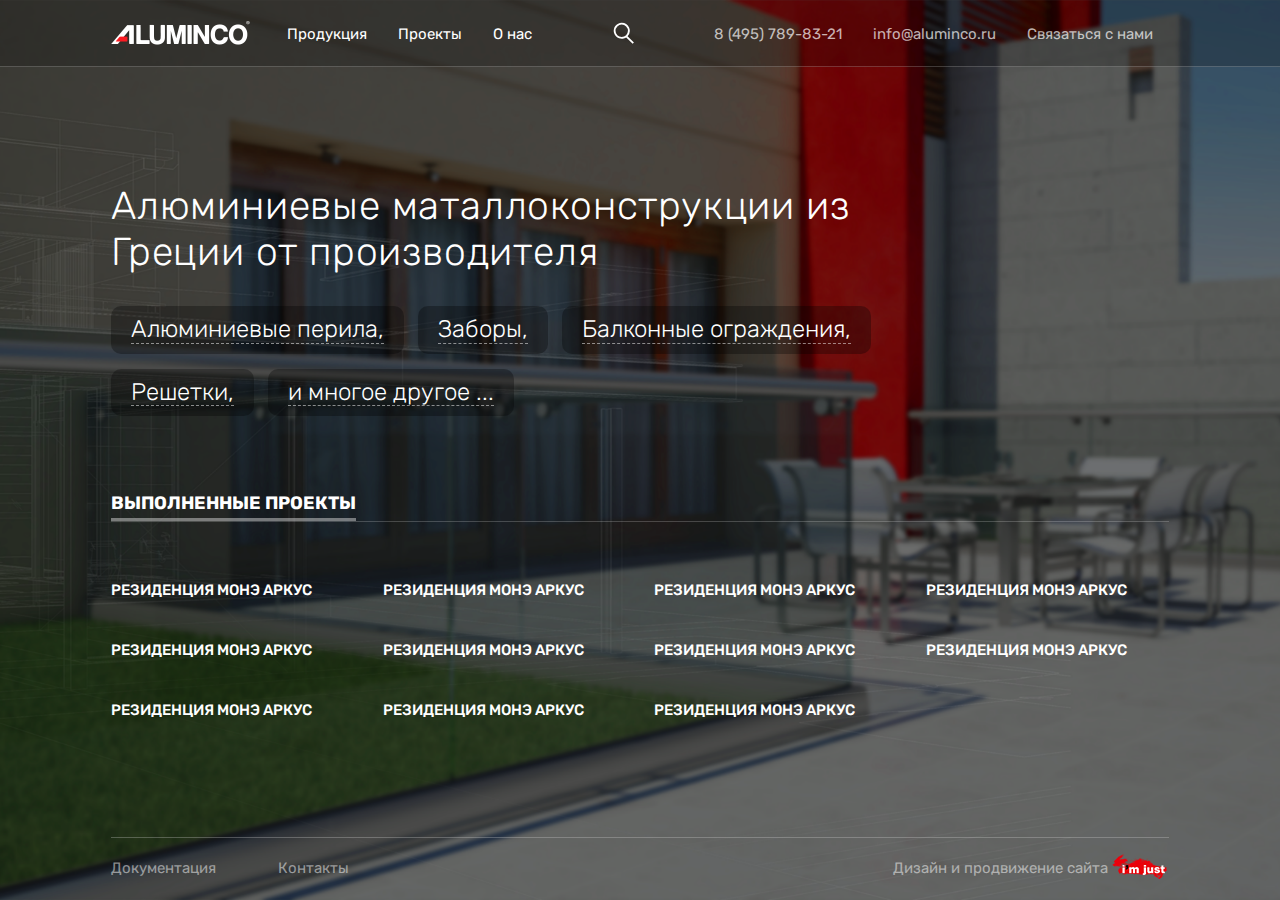
==== commit d2f91c0b: "all pages except projects" ====
--- a/al/index.html
+++ b/al/index.html
@@ -5,6 +5,7 @@
   <meta charset="utf-8">
   <meta http-equiv="X-UA-Compatible" content="IE=edge">
   <meta name="viewport" content="width=device-width, initial-scale=1">
+  <meta name="robots" content="none"/>
   <title>aluminco</title>
   <!-- <link rel="stylesheet" href="css/bootstrap.min.css"> -->
   <link rel="stylesheet" href="css/main.css">
--- a/al/css/main.css
+++ b/al/css/main.css
@@ -1 +1 @@
-@charset "UTF-8";@import url(https://fonts.googleapis.com/css?family=Rubik:300,400,500,700&subset=cyrillic);address,dl,ol,p,ul{margin-bottom:1rem}body,caption{text-align:left}dd,label{margin-bottom:.5rem}.btn-filter.collapsed .under-show,.collapse.show,.dropdown-menu.show,.slick-initialized .slick-slide,.slick-slide img,article,aside,dialog,figcaption,figure,footer,header,hgroup,legend,main,nav,section{display:block}address,legend{line-height:inherit}progress,sub,sup{vertical-align:baseline}.img-fluid,.img-thumbnail{height:auto;max-width:100%}pre,textarea{overflow:auto}dl,h1,h2,h3,h4,h5,h6,ol,p,pre,ul{margin-top:0}a>code,fieldset,kbd kbd,legend,pre code{padding:0}.col,.img-fluid,.img-thumbnail,legend{max-width:100%}.embed-responsive,html,sub,sup{position:relative}.btn,.custom-control{-webkit-user-select:none;-moz-user-select:none;-ms-user-select:none;cursor:pointer}.btn-category-submit,.btn-collapse,.btn-drop,.btn-filter{background-repeat:no-repeat}.noUi-target,.noUi-target *,.slick-slider{box-sizing:border-box;-webkit-touch-callout:none;-webkit-tap-highlight-color:transparent}.noUi-target,.noUi-target *,.slick-slider,html{-webkit-tap-highlight-color:transparent}.dropdown-menu,.nav,.slick-dots{list-style:none}@font-face{font-family:'PT Rouble Sans';src:url(../fonts/PTRoubleSans.eot);src:url(../fonts/PTRoubleSans.eot?#iefix) format("embedded-opentype"),url(../fonts/PTRoubleSans.woff2) format("woff2"),url(../fonts/PTRoubleSans.woff) format("woff"),url(../fonts/PTRoubleSans.ttf) format("truetype");font-weight:400;font-style:normal}html{height:100%;font-size:13px;font-family:sans-serif;line-height:1.15;-webkit-text-size-adjust:100%;-ms-text-size-adjust:100%;-ms-overflow-style:scrollbar}body{display:-webkit-flex;display:-ms-flexbox;display:flex;-webkit-flex-direction:column;-ms-flex-direction:column;flex-direction:column;min-width:320px;min-height:100vh;-webkit-justify-content:space-between;-ms-flex-pack:justify;justify-content:space-between;margin:0;font-family:Rubik,-apple-system,BlinkMacSystemFont,"Segoe UI",Roboto,"Helvetica Neue",Arial,sans-serif,"Apple Color Emoji","Segoe UI Emoji","Segoe UI Symbol";font-size:1rem;font-weight:400;line-height:1.5;color:grey;background-color:#fff}dt,kbd kbd{font-weight:700}*,.noUi-pips,.noUi-pips *,::after,::before{box-sizing:border-box}@-ms-viewport{width:device-width}[tabindex="-1"]:focus{outline:0!important}abbr[data-original-title],abbr[title]{text-decoration:underline;text-decoration:underline dotted;cursor:help;border-bottom:0}address{font-style:normal}.collapse .form-group:last-child,.collapsing .form-group:last-child,.navbar-footer .nav-item.credit-thumb,ol ol,ol ul,ul ol,ul ul{margin-bottom:0}dd{margin-left:0}blockquote,figure{margin:0 0 1rem}dfn{font-style:italic}b,strong{font-weight:bolder}sub,sup{font-size:75%;line-height:0}sub{bottom:-.25em}sup{top:-.5em}a{color:#007bff;text-decoration:none;background-color:transparent;-webkit-text-decoration-skip:objects}a:hover{color:#0056b3;text-decoration:underline}a:not([href]):not([tabindex]),a:not([href]):not([tabindex]):focus,a:not([href]):not([tabindex]):hover{color:inherit;text-decoration:none}.search-close:focus,.search-close:hover,.search-close:hover:focus,.search-submit:focus,.search-submit:hover,.search-submit:hover:focus,.slick-dots li button:focus,.slick-dots li button:hover,.slick-list:focus,.slick-slide:focus,.slick-slide:hover,.slick-slide:hover:focus,a:not([href]):not([tabindex]):focus{outline:0}code,kbd,pre,samp{font-family:monospace,monospace;font-size:1em}img{vertical-align:middle;border-style:none}svg:not(:root){overflow:hidden}[role=button],a,area,button,input:not([type=range]),label,select,summary,textarea{-ms-touch-action:manipulation;touch-action:manipulation}table{border-collapse:collapse}caption{padding-top:.75rem;padding-bottom:.75rem;color:#868e96;caption-side:bottom}th{text-align:inherit}label{display:inline-block}button{border-radius:0}button:focus{outline:dotted 1px;outline:-webkit-focus-ring-color auto 5px}button,input,optgroup,select,textarea{margin:0;font-family:inherit;font-size:inherit;line-height:inherit}button,input{overflow:visible}button,select{text-transform:none}[type=reset],[type=submit],button,html [type=button]{-webkit-appearance:button}[type=button]::-moz-focus-inner,[type=reset]::-moz-focus-inner,[type=submit]::-moz-focus-inner,button::-moz-focus-inner{padding:0;border-style:none}input[type=checkbox],input[type=radio]{box-sizing:border-box;padding:0}input[type=date],input[type=datetime-local],input[type=month],input[type=time]{-webkit-appearance:listbox}textarea{resize:vertical}fieldset{min-width:0;margin:0;border:0}legend{width:100%;margin-bottom:.5rem;font-size:1.5rem;color:inherit;white-space:normal}[type=number]::-webkit-inner-spin-button,[type=number]::-webkit-outer-spin-button{height:auto}[type=search]{outline-offset:-2px;-webkit-appearance:none}[type=search]::-webkit-search-cancel-button,[type=search]::-webkit-search-decoration{-webkit-appearance:none}::-webkit-file-upload-button{font:inherit;-webkit-appearance:button}.display-1,.display-2,.display-3,.display-4{line-height:1.2}.figure,.list-inline-item,output{display:inline-block}summary{display:list-item}.btn-filter .under-show,.btn-filter.collapsed .under-hide,.collapse,.row.collapse:not(.show),.slick-arrow.slick-hidden,.slick-slide.slick-loading img,template{display:none}.d-none,.d-print-block,.d-print-inline,.d-print-inline-block,.slick-next.slick-disabled,.slick-prev.slick-disabled,[hidden]{display:none!important}.h1,.h2,.h3,.h4,.h5,.h6,h1,h2,h3,h4,h5,h6{margin-bottom:.5rem;font-family:inherit;font-weight:500;line-height:1.2;color:inherit}.blockquote,hr,pre{margin-bottom:1rem}.display-1,.display-2,.display-3,.display-4,.lead{font-weight:300}.h1,h1{font-size:2.5rem}.h2,h2{font-size:2rem}.h3,h3{font-size:1.75rem}.h4,h4{font-size:1.5rem}.h5,h5{font-size:1.25rem}.h6,h6{font-size:1rem}.lead{font-size:1.25rem}.display-1{font-size:6rem}.display-2{font-size:5.5rem}.display-3{font-size:4.5rem}.display-4{font-size:3.5rem}hr{box-sizing:content-box;height:0;overflow:visible;margin-top:1rem;border:0;border-top:1px solid rgba(0,0,0,.1)}.small,small{font-size:80%;font-weight:400}.mark,mark{padding:.2em;background-color:#fcf8e3}code,kbd{padding:.2rem .4rem}.list-inline,.list-unstyled{padding-left:0;list-style:none}.list-inline-item:not(:last-child){margin-right:5px}.initialism{font-size:90%;text-transform:uppercase}.blockquote{font-size:1.25rem}.blockquote-footer{display:block;font-size:80%;color:#868e96}code,kbd,pre{font-size:90%}.blockquote-footer::before{content:"\2014 \00A0"}.img-thumbnail{padding:.25rem;background-color:#fff;border:1px solid #ddd;border-radius:.25rem;transition:all .2s ease-in-out}.figure-img{margin-bottom:.5rem;line-height:1}.figure-caption{font-size:90%;color:#868e96}code,kbd,pre,samp{font-family:SFMono-Regular,Menlo,Monaco,Consolas,"Liberation Mono","Courier New",monospace}code{color:#bd4147;background-color:#f8f9fa;border-radius:.25rem}a>code{color:inherit;background-color:inherit}kbd{color:#fff;background-color:grey;border-radius:.2rem}kbd kbd{font-size:100%}pre{-ms-overflow-style:scrollbar;display:block;color:grey}pre code{font-size:inherit;color:inherit;background-color:transparent;border-radius:0}.pre-scrollable{max-height:340px;overflow-y:scroll}.container,.container-fluid{width:100%;padding-right:15px;padding-left:15px;margin-right:auto;margin-left:auto}.row{display:-webkit-flex;display:-ms-flexbox;display:flex;-webkit-flex-wrap:wrap;-ms-flex-wrap:wrap;flex-wrap:wrap;margin-right:-15px;margin-left:-15px}.no-gutters{margin-right:0;margin-left:0}.no-gutters>.col,.no-gutters>[class*=col-]{padding-right:0;padding-left:0}.col,.col-1,.col-2,.col-3,.col-4,.col-5,.col-6,.col-7,.col-8,.col-auto,.col-lg,.col-lg-1,.col-lg-2,.col-lg-3,.col-lg-4,.col-lg-5,.col-lg-6,.col-lg-7,.col-lg-8,.col-lg-auto,.col-md,.col-md-1,.col-md-2,.col-md-3,.col-md-4,.col-md-5,.col-md-6,.col-md-7,.col-md-8,.col-md-auto,.col-sm,.col-sm-1,.col-sm-2,.col-sm-3,.col-sm-4,.col-sm-5,.col-sm-6,.col-sm-7,.col-sm-8,.col-sm-auto,.col-xl,.col-xl-1,.col-xl-2,.col-xl-3,.col-xl-4,.col-xl-5,.col-xl-6,.col-xl-7,.col-xl-8,.col-xl-auto{position:relative;width:100%;min-height:1px;padding-right:15px;padding-left:15px}.col{-webkit-flex-basis:0;-ms-flex-preferred-size:0;flex-basis:0;-webkit-flex-grow:1;-ms-flex-positive:1;flex-grow:1}.col-auto{-webkit-flex:0 0 auto;-ms-flex:0 0 auto;flex:0 0 auto;width:auto;max-width:none}.col-1{-webkit-flex:0 0 12.5%;-ms-flex:0 0 12.5%;flex:0 0 12.5%;max-width:12.5%}.col-2{-webkit-flex:0 0 25%;-ms-flex:0 0 25%;flex:0 0 25%;max-width:25%}.col-3{-webkit-flex:0 0 37.5%;-ms-flex:0 0 37.5%;flex:0 0 37.5%;max-width:37.5%}.col-4{-webkit-flex:0 0 50%;-ms-flex:0 0 50%;flex:0 0 50%;max-width:50%}.col-5{-webkit-flex:0 0 62.5%;-ms-flex:0 0 62.5%;flex:0 0 62.5%;max-width:62.5%}.col-6{-webkit-flex:0 0 75%;-ms-flex:0 0 75%;flex:0 0 75%;max-width:75%}.col-7{-webkit-flex:0 0 87.5%;-ms-flex:0 0 87.5%;flex:0 0 87.5%;max-width:87.5%}.col-8{-webkit-flex:0 0 100%;-ms-flex:0 0 100%;flex:0 0 100%;max-width:100%}.order-first{-webkit-order:-1;-ms-flex-order:-1;order:-1}.order-1{-webkit-order:1;-ms-flex-order:1;order:1}.order-2{-webkit-order:2;-ms-flex-order:2;order:2}.order-3{-webkit-order:3;-ms-flex-order:3;order:3}.order-4{-webkit-order:4;-ms-flex-order:4;order:4}.order-5{-webkit-order:5;-ms-flex-order:5;order:5}.order-6{-webkit-order:6;-ms-flex-order:6;order:6}.order-7{-webkit-order:7;-ms-flex-order:7;order:7}.order-8{-webkit-order:8;-ms-flex-order:8;order:8}.offset-1{margin-left:12.5%}.offset-2{margin-left:25%}.offset-3{margin-left:37.5%}.offset-4{margin-left:50%}.offset-5{margin-left:62.5%}.offset-6{margin-left:75%}.offset-7{margin-left:87.5%}.align-baseline{vertical-align:baseline!important}.align-top{vertical-align:top!important}.align-middle{vertical-align:middle!important}.align-bottom{vertical-align:bottom!important}.align-text-bottom{vertical-align:text-bottom!important}.align-text-top{vertical-align:text-top!important}.bg-primary{background-color:#007bff!important}a.bg-primary:focus,a.bg-primary:hover{background-color:#0062cc!important}.bg-secondary{background-color:#868e96!important}a.bg-secondary:focus,a.bg-secondary:hover{background-color:#6c757d!important}.bg-success{background-color:#28a745!important}a.bg-success:focus,a.bg-success:hover{background-color:#1e7e34!important}.bg-info{background-color:#17a2b8!important}a.bg-info:focus,a.bg-info:hover{background-color:#117a8b!important}.bg-warning{background-color:#ffc107!important}a.bg-warning:focus,a.bg-warning:hover{background-color:#d39e00!important}.bg-danger{background-color:#dc3545!important}a.bg-danger:focus,a.bg-danger:hover{background-color:#bd2130!important}.bg-light{background-color:#f8f9fa!important}a.bg-light:focus,a.bg-light:hover{background-color:#dae0e5!important}.bg-dark{background-color:#343a40!important}a.bg-dark:focus,a.bg-dark:hover{background-color:#1d2124!important}.bg-white{background-color:#fff!important}.bg-transparent{background-color:transparent!important}.border{border:1px solid #e9ecef!important}.border-0{border:0!important}.rounded-right,.rounded-top{border-top-right-radius:.25rem!important}.rounded-bottom,.rounded-right{border-bottom-right-radius:.25rem!important}.rounded-left,.rounded-top{border-top-left-radius:.25rem!important}.rounded-bottom,.rounded-left{border-bottom-left-radius:.25rem!important}.border-top-0{border-top:0!important}.border-right-0{border-right:0!important}.border-bottom-0{border-bottom:0!important}.border-left-0{border-left:0!important}.border-primary{border-color:#007bff!important}.border-secondary{border-color:#868e96!important}.border-success{border-color:#28a745!important}.border-info{border-color:#17a2b8!important}.border-warning{border-color:#ffc107!important}.border-danger{border-color:#dc3545!important}.border-light{border-color:#f8f9fa!important}.border-dark{border-color:#343a40!important}.border-white{border-color:#fff!important}.rounded{border-radius:.25rem!important}.rounded-circle{border-radius:50%!important}.rounded-0{border-radius:0!important}.clearfix::after{display:block;clear:both;content:""}.d-inline{display:inline!important}.d-inline-block{display:inline-block!important}.d-block{display:block!important}.d-table{display:table!important}.d-table-row{display:table-row!important}.d-table-cell{display:table-cell!important}.d-flex{display:-webkit-flex!important;display:-ms-flexbox!important;display:flex!important}.d-inline-flex{display:-webkit-inline-flex!important;display:-ms-inline-flexbox!important;display:inline-flex!important}.embed-responsive{display:block;width:100%;padding:0;overflow:hidden}.embed-responsive::before{display:block;content:""}.project,.search-wrap.open{display:-webkit-flex;display:-ms-flexbox}.embed-responsive .embed-responsive-item,.embed-responsive embed,.embed-responsive iframe,.embed-responsive object,.embed-responsive video{position:absolute;top:0;bottom:0;left:0;width:100%;height:100%;border:0}.embed-responsive-21by9::before{padding-top:42.8571428571%}.embed-responsive-16by9::before{padding-top:56.25%}.embed-responsive-4by3::before{padding-top:75%}.embed-responsive-1by1::before{padding-top:100%}.flex-row{-webkit-flex-direction:row!important;-ms-flex-direction:row!important;flex-direction:row!important}.flex-column{-webkit-flex-direction:column!important;-ms-flex-direction:column!important;flex-direction:column!important}.flex-row-reverse{-webkit-flex-direction:row-reverse!important;-ms-flex-direction:row-reverse!important;flex-direction:row-reverse!important}.flex-column-reverse{-webkit-flex-direction:column-reverse!important;-ms-flex-direction:column-reverse!important;flex-direction:column-reverse!important}.flex-wrap{-webkit-flex-wrap:wrap!important;-ms-flex-wrap:wrap!important;flex-wrap:wrap!important}.flex-nowrap{-webkit-flex-wrap:nowrap!important;-ms-flex-wrap:nowrap!important;flex-wrap:nowrap!important}.flex-wrap-reverse{-webkit-flex-wrap:wrap-reverse!important;-ms-flex-wrap:wrap-reverse!important;flex-wrap:wrap-reverse!important}.justify-content-start{-webkit-justify-content:flex-start!important;-ms-flex-pack:start!important;justify-content:flex-start!important}.justify-content-end{-webkit-justify-content:flex-end!important;-ms-flex-pack:end!important;justify-content:flex-end!important}.justify-content-center{-webkit-justify-content:center!important;-ms-flex-pack:center!important;justify-content:center!important}.justify-content-between{-webkit-justify-content:space-between!important;-ms-flex-pack:justify!important;justify-content:space-between!important}.justify-content-around{-webkit-justify-content:space-around!important;-ms-flex-pack:distribute!important;justify-content:space-around!important}.align-items-start{-webkit-align-items:flex-start!important;-ms-flex-align:start!important;align-items:flex-start!important}.align-items-end{-webkit-align-items:flex-end!important;-ms-flex-align:end!important;align-items:flex-end!important}.align-items-center{-webkit-align-items:center!important;-ms-flex-align:center!important;align-items:center!important}.align-items-baseline{-webkit-align-items:baseline!important;-ms-flex-align:baseline!important;align-items:baseline!important}.align-items-stretch{-webkit-align-items:stretch!important;-ms-flex-align:stretch!important;align-items:stretch!important}.align-content-start{-webkit-align-content:flex-start!important;-ms-flex-line-pack:start!important;align-content:flex-start!important}.align-content-end{-webkit-align-content:flex-end!important;-ms-flex-line-pack:end!important;align-content:flex-end!important}.align-content-center{-webkit-align-content:center!important;-ms-flex-line-pack:center!important;align-content:center!important}.align-content-between{-webkit-align-content:space-between!important;-ms-flex-line-pack:justify!important;align-content:space-between!important}.align-content-around{-webkit-align-content:space-around!important;-ms-flex-line-pack:distribute!important;align-content:space-around!important}.align-content-stretch{-webkit-align-content:stretch!important;-ms-flex-line-pack:stretch!important;align-content:stretch!important}.align-self-auto{-webkit-align-self:auto!important;-ms-flex-item-align:auto!important;-ms-grid-row-align:auto!important;align-self:auto!important}.align-self-start{-webkit-align-self:flex-start!important;-ms-flex-item-align:start!important;align-self:flex-start!important}.align-self-end{-webkit-align-self:flex-end!important;-ms-flex-item-align:end!important;align-self:flex-end!important}.align-self-center{-webkit-align-self:center!important;-ms-flex-item-align:center!important;-ms-grid-row-align:center!important;align-self:center!important}.align-self-baseline{-webkit-align-self:baseline!important;-ms-flex-item-align:baseline!important;align-self:baseline!important}.align-self-stretch{-webkit-align-self:stretch!important;-ms-flex-item-align:stretch!important;-ms-grid-row-align:stretch!important;align-self:stretch!important}.float-left{float:left!important}.float-right{float:right!important}.float-none{float:none!important}.position-static{position:static!important}.position-relative{position:relative!important}.position-absolute{position:absolute!important}.position-fixed{position:fixed!important}.position-sticky{position:-webkit-sticky!important;position:sticky!important}.fixed-bottom,.fixed-top{position:fixed;right:0;z-index:1030;left:0}.fixed-top{top:0}.fixed-bottom{bottom:0}@supports ((position:-webkit-sticky) or (position:sticky)){.sticky-top{position:-webkit-sticky;position:sticky;top:0;z-index:1020}}.sr-only{position:absolute;width:1px;height:1px;padding:0;overflow:hidden;clip:rect(0,0,0,0);white-space:nowrap;-webkit-clip-path:inset(50%);clip-path:inset(50%);border:0}.btn,.collapsing,.custom-control{position:relative}.sr-only-focusable:active,.sr-only-focusable:focus{position:static;width:auto;height:auto;overflow:visible;clip:auto;white-space:normal;-webkit-clip-path:none;clip-path:none}.w-25{width:25%!important}.w-50{width:50%!important}.w-75{width:75%!important}.w-100{width:100%!important}.btn-block,.search-form,input[type=button].btn-block,input[type=reset].btn-block,input[type=submit].btn-block{width:100%}.h-25{height:25%!important}.h-50{height:50%!important}.h-75{height:75%!important}.h-100{height:100%!important}.mw-100{max-width:100%!important}.mh-100{max-height:100%!important}.m-0{margin:0!important}.mt-0,.my-0{margin-top:0!important}.mr-0,.mx-0{margin-right:0!important}.mb-0,.my-0{margin-bottom:0!important}.ml-0,.mx-0{margin-left:0!important}.m-1{margin:.25rem!important}.mt-1,.my-1{margin-top:.25rem!important}.mr-1,.mx-1{margin-right:.25rem!important}.mb-1,.my-1{margin-bottom:.25rem!important}.ml-1,.mx-1{margin-left:.25rem!important}.m-2{margin:.5rem!important}.mt-2,.my-2{margin-top:.5rem!important}.mr-2,.mx-2{margin-right:.5rem!important}.mb-2,.my-2{margin-bottom:.5rem!important}.ml-2,.mx-2{margin-left:.5rem!important}.m-3{margin:1rem!important}.mt-3,.my-3{margin-top:1rem!important}.mr-3,.mx-3{margin-right:1rem!important}.mb-3,.my-3{margin-bottom:1rem!important}.ml-3,.mx-3{margin-left:1rem!important}.m-4{margin:1.5rem!important}.mt-4,.my-4{margin-top:1.5rem!important}.mr-4,.mx-4{margin-right:1.5rem!important}.mb-4,.my-4{margin-bottom:1.5rem!important}.ml-4,.mx-4{margin-left:1.5rem!important}.m-5{margin:3rem!important}.mt-5,.my-5{margin-top:3rem!important}.mr-5,.mx-5{margin-right:3rem!important}.mb-5,.my-5{margin-bottom:3rem!important}.ml-5,.mx-5{margin-left:3rem!important}.p-0{padding:0!important}.pt-0,.py-0{padding-top:0!important}.pr-0,.px-0{padding-right:0!important}.pb-0,.py-0{padding-bottom:0!important}.pl-0,.px-0{padding-left:0!important}.p-1{padding:.25rem!important}.pt-1,.py-1{padding-top:.25rem!important}.pr-1,.px-1{padding-right:.25rem!important}.pb-1,.py-1{padding-bottom:.25rem!important}.pl-1,.px-1{padding-left:.25rem!important}.p-2{padding:.5rem!important}.pt-2,.py-2{padding-top:.5rem!important}.pr-2,.px-2{padding-right:.5rem!important}.pb-2,.py-2{padding-bottom:.5rem!important}.pl-2,.px-2{padding-left:.5rem!important}.p-3{padding:1rem!important}.pt-3,.py-3{padding-top:1rem!important}.pr-3,.px-3{padding-right:1rem!important}.pb-3,.py-3{padding-bottom:1rem!important}.pl-3,.px-3{padding-left:1rem!important}.p-4{padding:1.5rem!important}.pt-4,.py-4{padding-top:1.5rem!important}.pr-4,.px-4{padding-right:1.5rem!important}.pb-4,.py-4{padding-bottom:1.5rem!important}.pl-4,.px-4{padding-left:1.5rem!important}.p-5{padding:3rem!important}.pt-5,.py-5{padding-top:3rem!important}.pr-5,.px-5{padding-right:3rem!important}.pb-5,.py-5{padding-bottom:3rem!important}.pl-5,.px-5{padding-left:3rem!important}.m-auto{margin:auto!important}.mt-auto,.my-auto{margin-top:auto!important}.mr-auto,.mx-auto{margin-right:auto!important}.mb-auto,.my-auto{margin-bottom:auto!important}.ml-auto,.mx-auto{margin-left:auto!important}.text-justify{text-align:justify!important}.text-nowrap{white-space:nowrap!important}.text-truncate{overflow:hidden;text-overflow:ellipsis;white-space:nowrap}.text-left{text-align:left!important}.text-right{text-align:right!important}.text-center{text-align:center!important}.text-lowercase{text-transform:lowercase!important}.text-uppercase{text-transform:uppercase!important}.text-capitalize{text-transform:capitalize!important}.font-weight-light{font-weight:300!important}.font-weight-normal{font-weight:400!important}.font-weight-bold{font-weight:700!important}.font-italic{font-style:italic!important}.text-white{color:#fff!important}.text-primary{color:#007bff!important}a.text-primary:focus,a.text-primary:hover{color:#0062cc!important}.text-muted,.text-secondary{color:#868e96!important}a.text-secondary:focus,a.text-secondary:hover{color:#6c757d!important}.text-success{color:#28a745!important}a.text-success:focus,a.text-success:hover{color:#1e7e34!important}.text-info{color:#17a2b8!important}a.text-info:focus,a.text-info:hover{color:#117a8b!important}.text-warning{color:#ffc107!important}a.text-warning:focus,a.text-warning:hover{color:#d39e00!important}.text-danger{color:#dc3545!important}a.text-danger:focus,a.text-danger:hover{color:#bd2130!important}.text-light{color:#f8f9fa!important}a.text-light:focus,a.text-light:hover{color:#dae0e5!important}.text-dark{color:#343a40!important}a.text-dark:focus,a.text-dark:hover{color:#1d2124!important}.text-hide{font:0/0 a;color:transparent;text-shadow:none;background-color:transparent;border:0}.visible{visibility:visible!important}.invisible{visibility:hidden!important}.fade{opacity:0;transition:opacity .15s linear}.fade.show,.slick-dots li button:focus:before,.slick-dots li button:hover:before{opacity:1}tr.collapse.show{display:table-row}tbody.collapse.show{display:table-row-group}.collapsing{height:0;overflow:hidden;transition:height .35s ease}.container{padding-left:20px;padding-right:20px}.btn{display:inline-block;font-weight:400;text-align:center;white-space:nowrap;vertical-align:middle;user-select:none;border-radius:8px;font-size:15px;line-height:1;padding:7px 12px 6px;color:inherit;background-color:#f2f2f2;border:none}.btn-category-submit,.btn-primary{background-color:#61758b;font-size:15px}.btn:focus,.btn:hover{color:inherit;text-decoration:none;outline:0}.btn.disabled,.btn:disabled{opacity:.65;box-shadow:none}.btn-collection .btn{margin-bottom:15px;margin-right:10px}.slick-slide.dragging img,a.btn.disabled,fieldset[disabled] a.btn{pointer-events:none}.btn-block{display:block}.btn-block+.btn-block{margin-top:.5rem}.btn-primary{color:#fff;background-image:none;padding:10px 10px 9px}.btn-category-submit.focus,.btn-category-submit:focus,.btn-category-submit:hover,.btn-category-submit:hover:focus,.btn-category-submit:not([disabled]):not(.disabled).active,.btn-category-submit:not([disabled]):not(.disabled):active,.btn-primary.focus,.btn-primary:focus,.btn-primary:hover,.btn-primary:hover:focus,.btn-primary:not([disabled]):not(.disabled).active,.btn-primary:not([disabled]):not(.disabled):active,.category-item:focus,.category-item:hover,.show>.btn-category-submit.dropdown-toggle,.show>.btn-primary.dropdown-toggle{color:#fff;text-decoration:none}.btn-category-submit.disabled,.btn-category-submit:disabled,.btn-primary.disabled,.btn-primary:disabled{color:#fff;background-color:transparent}.btn-category-submit{color:#fff;width:278px;padding:10px 52px 9px;background-position:15px center;background-image:url(../img/ico-check-w.svg)}.btn-drop{color:#7a7b7b;background-color:#f2f2f2;width:278px;font-size:15px;padding:10px 52px 9px 18px;background-position:right 15px center;background-image:url(../img/arrow-down.svg)}.btn-drop.focus,.btn-drop:focus,.btn-drop:hover,.btn-drop:hover:focus,.btn-drop:not([disabled]):not(.disabled).active,.btn-drop:not([disabled]):not(.disabled):active,.dropdown-item:focus,.dropdown-item:hover,.show>.btn-drop.dropdown-toggle{color:#7a7b7b;text-decoration:none}.btn-drop.disabled,.btn-drop:disabled{color:#7a7b7b;background-color:transparent}.btn-pagination{width:278px;padding:14px 80px 12px;font-size:14px;color:#d92027;background-color:#e3e3e3;background-image:none}.btn-collapse.focus,.btn-collapse:focus,.btn-collapse:hover,.btn-collapse:hover:focus,.btn-collapse:not([disabled]):not(.disabled).active,.btn-collapse:not([disabled]):not(.disabled):active,.btn-filter.focus,.btn-filter:focus,.btn-filter:hover,.btn-filter:hover:focus,.btn-filter:not([disabled]):not(.disabled).active,.btn-filter:not([disabled]):not(.disabled):active,.btn-pagination.focus,.btn-pagination:focus,.btn-pagination:hover,.btn-pagination:hover:focus,.btn-pagination:not([disabled]):not(.disabled).active,.btn-pagination:not([disabled]):not(.disabled):active,.nav .nav-link:focus,.nav .nav-link:hover,.show>.btn-collapse.dropdown-toggle,.show>.btn-filter.dropdown-toggle,.show>.btn-pagination.dropdown-toggle{color:#d92027;text-decoration:none}.btn-collapse.disabled,.btn-collapse:disabled,.btn-filter.disabled,.btn-filter:disabled,.btn-pagination.disabled,.btn-pagination:disabled{color:#d92027;background-color:transparent}.btn-pagination .pagination-counter{position:absolute;left:20px;color:rgba(73,74,75,.5)}.btn-filter{font-size:15px;padding:9px 15px 8px 40px;color:#d92027;background-color:#fff;background-position:15px center;z-index:1;background-image:url(../img/ico-close.svg)}.btn-collapse,.btn-seek{background-color:#f2f2f2}.btn-filter.collapsed{background-image:url(../img/ico-filter.svg)}.btn-seek{color:#61758b;background-image:none;font-size:13px}.btn-seek.focus,.btn-seek:focus,.btn-seek:hover,.btn-seek:hover:focus,.btn-seek:not([disabled]):not(.disabled).active,.btn-seek:not([disabled]):not(.disabled):active,.show>.btn-seek.dropdown-toggle{color:#61758b;text-decoration:none}.btn-seek.disabled,.btn-seek:disabled{color:#61758b;background-color:transparent}.btn-collapse{color:#d92027;font-size:15px;padding:2px 17px;background-position:center;background-image:url(../img/arrow-up.svg)}.btn-collapse.collapsed{background-image:url(../img/ellipse.svg)}.btn-ico-left{padding-left:56px}.btn-ico-left .ico{position:absolute;left:15px}.btn-ico-right{padding-right:56px}.btn-ico-right .ico{position:absolute;right:15px}.form-control{display:block;width:100%;padding:.375rem .75rem;font-size:1rem;line-height:1.5;color:#495057;background-color:#e3e3e3;background-image:none;background-clip:padding-box;border:none;box-shadow:inset 0 -3px 10px rgba(0,0,0,.07);border-radius:10px;transition:border-color ease-in-out .15s,box-shadow ease-in-out .15s}.form-control:focus{outline:0;box-shadow:inset 0 -3px 10px rgba(0,0,0,.07),0 0 14px rgba(105,116,128,.3)}.form-control::-ms-expand{background-color:transparent;border:0}.form-control::-webkit-input-placeholder{color:grey;opacity:1}.form-control:-ms-input-placeholder{color:grey;opacity:1}.form-control::placeholder{color:grey;opacity:1}.form-control:disabled,.form-control[readonly]{background-color:#e9ecef;opacity:1}.form-control--range{display:inline-block;width:82px;border:none;border-radius:0;background:0 0;box-shadow:none;text-align:right;white-space:nowrap;padding:4px}.custom-control{display:-webkit-inline-flex;display:-ms-inline-flexbox;display:inline-flex;min-height:1.5rem;padding-left:28px;margin-right:30px;margin-bottom:1.5rem;user-select:none}.custom-control-ico,.custom-control-indicator{display:block;width:20px;height:20px}.custom-control-indicator,.noUi-target,.noUi-target *{-webkit-user-select:none;-ms-user-select:none;-moz-user-select:none}.custom-control.dropdown-item{margin-bottom:0;margin-right:0;padding-right:45px}.custom-control-indicator{position:absolute;top:0;left:0;pointer-events:none;user-select:none;background-color:#f2f2f2;background-repeat:no-repeat;background-position:center center;background-size:50% 50%}.dropdown-item .custom-control-indicator{top:8px;right:17px;left:auto;background-color:transparent}.custom-control-input{position:absolute;z-index:-1;opacity:0}.custom-checkbox .custom-control-indicator{border-radius:.25rem}.custom-checkbox .custom-control-input:checked~.custom-control-indicator .custom-control-ico{position:absolute;bottom:7px;right:-3px;height:14px;background-image:url(../img/ico-check.svg);background-repeat:no-repeat;background-position:center center}.custom-checkbox .custom-control-input:checked~.custom-control-description{color:#494a4b}.custom-checkbox.dropdown-item .custom-control-input:checked~.custom-control-description{color:#d92027}.custom-checkbox .custom-control-input:indeterminate~.custom-control-indicator{background-color:#007bff;background-image:url("data:image/svg+xml;charset=utf8,%3Csvg xmlns='http://www.w3.org/2000/svg' viewBox='0 0 4 4'%3E%3Cpath stroke='%23fff' d='M0 2h4'/%3E%3C/svg%3E")}.custom-radio .custom-control-indicator{border-radius:50%}.custom-radio .custom-control-input:checked~.custom-control-indicator{background-image:url("data:image/svg+xml;charset=utf8,%3Csvg xmlns='http://www.w3.org/2000/svg' viewBox='-4 -4 8 8'%3E%3Ccircle r='3' fill='%23fff'/%3E%3C/svg%3E")}.form-group,.label-list{margin-bottom:40px}.label-link{display:inline-block;color:#fff;font-size:18px;padding:7px 9px;margin-bottom:10px;background-color:rgba(0,0,0,.3);border-radius:10px;line-height:1.1;margin-right:10px}.label-link:last-child{margin-right:0}.label-link__text{display:inline-block;border-bottom:1px dashed rgba(255,255,255,.5)}.label-link:focus,.label-link:hover,.label-link:hover:focus{color:#d92027;background-color:#fff;outline:0;box-shadow:0 6px 10px #272f38}.label-link:focus .label-link__text,.label-link:hover .label-link__text,.label-link:hover:focus .label-link__text{border-bottom-color:rgba(217,32,39,.5)}.search-close,.search-input,.search-submit{border:none;outline:0}.search-wrap{display:none;z-index:1200;position:absolute;-webkit-align-items:center;-ms-flex-align:center;align-items:center;background-color:#494a4b;text-align:center;color:#fff;top:0;left:-20px;right:-20px;height:38px}.search-wrap.open{display:flex}.search-input{width:100%;background-color:transparent;color:#fff;padding-left:50px;padding-right:50px}.nav,.nav .nav-item:first-child{padding-left:0}.search-submit{position:absolute;width:25px;height:25px;left:20px;top:8px;background:url(../img/search-ico-sub.svg) center/contain no-repeat;cursor:pointer}.search-close{position:absolute;width:20px;height:20px;right:20px;top:11px;background:url(../img/search-ico-close.svg) center/contain no-repeat;cursor:pointer}.nav{line-height:1;margin-bottom:30px}.nav .nav-item{display:inline-block;padding:1rem 2rem 0 0}.nav .nav-item:last-child{padding-right:0}.nav .nav-item.active .nav-link{color:#d92027;border-bottom:1px solid #d92027}.nav .nav-link{color:#61758b}.category-filter,.dropdown{position:relative}.dropdown-menu{position:absolute;top:100%;left:0;z-index:1000;display:none;float:left;min-width:10rem;padding:10px 0;margin:.125rem 0 0;font-size:15px;color:grey;text-align:left;background-clip:padding-box;border-bottom-left-radius:10px;border-bottom-right-radius:10px;background-color:#f2f2f2;box-shadow:0 16px 17px #697480}.dropdown-item,.noUi-tooltip{display:block;white-space:nowrap}.dropdown-menu[x-placement=top-start]{box-shadow:0 -4px 17px #697480;border-radius:10px 10px 0 0}.dropdown-item{width:100%;padding:5px 17px;clear:both;font-weight:400;color:#7a7b7b;text-align:inherit;background:0 0;border:0}.dropdown-item.active,.dropdown-item:active{color:#fff;text-decoration:none;background-color:#007bff}.dropdown-item.disabled,.dropdown-item:disabled{color:#868e96;background-color:transparent}/*! nouislider - 10.0.0 - 2017-05-28 14:52:48 */.noUi-target,.noUi-target *{-ms-touch-action:none;touch-action:none;user-select:none}.noUi-target{position:relative;direction:ltr;background:0 0;border-top:1px solid #d9d9d9}.noUi-base{width:100%;height:100%;position:relative;z-index:1}.noUi-connect{position:absolute;right:0;top:0;left:0;bottom:0}.noUi-origin{position:absolute;height:0;width:0}.noUi-state-tap .noUi-connect,.noUi-state-tap .noUi-origin{transition:top .3s,right .3s,bottom .3s,left .3s}.noUi-state-drag *{cursor:inherit!important}.noUi-base,.noUi-handle{-webkit-transform:translate3d(0,0,0);transform:translate3d(0,0,0)}.noUi-horizontal{height:1px}.noUi-horizontal .noUi-handle{width:13px;height:13px;border-radius:50%;background-color:#d92027;top:-6px}.noUi-vertical{width:18px}.noUi-vertical .noUi-handle{width:28px;height:34px;left:-6px;top:-17px}.noUi-draggable{cursor:ew-resize}.noUi-vertical .noUi-draggable{cursor:ns-resize}.noUi-handle{position:relative;z-index:1;cursor:default}.noUi-marker,.noUi-pips,.noUi-tooltip,.noUi-value{position:absolute}.noUi-handle:focus{outline:0;box-shadow:0 0 0 2px #d92027}.noUi-active{box-shadow:inset 0 0 1px #fff,inset 0 1px 7px #ddd,0 3px 6px -3px #bbb}[disabled] .noUi-connect{background:#b8b8b8}[disabled] .noUi-handle,[disabled].noUi-handle,[disabled].noUi-target{cursor:not-allowed}.noUi-pips{color:#999}.noUi-value{white-space:nowrap;text-align:center}.noUi-value-sub{color:#ccc;font-size:10px}.noUi-marker{background:#ccc}.noUi-marker-large,.noUi-marker-sub{background:#aaa}.noUi-pips-horizontal{padding:10px 0;height:80px;top:100%;left:0;width:100%}.noUi-value-horizontal{-webkit-transform:translate3d(-50%,50%,0);transform:translate3d(-50%,50%,0)}.noUi-marker-horizontal.noUi-marker{margin-left:-1px;width:2px;height:5px}.noUi-marker-horizontal.noUi-marker-sub{height:10px}.noUi-marker-horizontal.noUi-marker-large{height:15px}.noUi-pips-vertical{padding:0 10px;height:100%;top:0;left:100%}.noUi-value-vertical{-webkit-transform:translate3d(0,50%,0);transform:translate3d(0,50%,0);padding-left:25px}.noUi-marker-vertical.noUi-marker{width:5px;height:2px;margin-top:-1px}.noUi-marker-vertical.noUi-marker-sub{width:10px}.noUi-marker-vertical.noUi-marker-large{width:15px}.noUi-tooltip{border:1px solid #d9d9d9;border-radius:3px;background:#fff;color:#000;padding:5px;text-align:center}.noUi-horizontal .noUi-tooltip{-webkit-transform:translate(-50%,0);-ms-transform:translate(-50%,0);transform:translate(-50%,0);left:50%;bottom:120%}.noUi-vertical .noUi-tooltip{-webkit-transform:translate(0,-50%);-ms-transform:translate(0,-50%);transform:translate(0,-50%);top:50%;right:120%}.project{display:flex;-webkit-flex-wrap:wrap;-ms-flex-wrap:wrap;flex-wrap:wrap;-webkit-justify-content:center;-ms-flex-pack:center;justify-content:center}.category-item,.project-item{-webkit-flex-direction:column}.project-wrap{margin-bottom:50px}.project-item{display:-webkit-flex;display:-ms-flexbox;display:flex;-ms-flex-direction:column;flex-direction:column;margin-bottom:30px;color:red}.project-item-title{color:#fff;text-transform:uppercase;text-decoration:none;font-weight:500;outline:0}.project-item-title:focus,.project-item-title:hover,.project-item-title:hover:focus{color:#fff;text-decoration:underline;outline:0}.project-item-img{background-color:#fff;border-radius:10px;box-shadow:0 0 10px rgba(26,52,67,.5)}.project-item--all{padding-top:20px;border-top:1px solid #ccc;-webkit-justify-content:flex-start;-ms-flex-pack:start;justify-content:flex-start}.project-item--all .btn{margin-right:auto;width:278px;border-radius:10px;color:#fff;text-transform:uppercase}.project-img-wrap{display:block;color:#fff;margin-bottom:1rem;text-decoration:none;outline:0}.project-img-wrap:focus,.project-img-wrap:hover,.project-img-wrap:hover:focus{color:#fff;text-decoration:none;outline:0}.section-title{display:inline-block;font-size:15px;font-weight:700;line-height:1.6;text-transform:uppercase;color:#fff;border-bottom:3px solid rgba(213,213,213,.5)}.slick-list,.slick-slider,.slick-track{position:relative;display:block}.slick-dots li button,.slick-next,.slick-next:focus,.slick-next:hover,.slick-prev,.slick-prev:focus,.slick-prev:hover{color:transparent;outline:0}.section-title-wrap{border-bottom:1px solid rgba(255,255,255,.2);margin-bottom:1.6rem}.slick-slider{-webkit-user-select:none;-moz-user-select:none;-ms-user-select:none;user-select:none;-ms-touch-action:pan-y;touch-action:pan-y}.slick-list{overflow:hidden;margin:0;padding:0}.filter-range-item:last-child,.slick-track{margin-left:auto}.slick-list.dragging{cursor:pointer;cursor:hand}.slick-slider .slick-list,.slick-slider .slick-track{-webkit-transform:translate3d(0,0,0);-ms-transform:translate3d(0,0,0);transform:translate3d(0,0,0)}.slick-track{left:0;top:0;margin-right:auto}.slick-track:after,.slick-track:before{content:"";display:table}.slick-track:after{clear:both}.slick-loading .slick-slide,.slick-loading .slick-track{visibility:hidden}.slick-slide{float:left;height:100%;min-height:1px;outline:0;display:none}[dir=rtl] .slick-slide{float:right}.slick-vertical .slick-slide{display:block;height:auto;border:1px solid transparent}.slick-loading .slick-list{background:url(../img/ajax-loader.gif) center center no-repeat #fff}@font-face{font-family:slick;font-weight:400;font-style:normal}.slick-next,.slick-prev{position:absolute;display:block;width:19px;height:35px;line-height:0;font-size:0;cursor:pointer;background:url(../img/arrow-right.svg) right/cover no-repeat;top:38%;-webkit-transform:translate(0,-50%);-ms-transform:translate(0,-50%);transform:translate(0,-50%);padding:0;border:none;z-index:140}.slick-prev{left:-30px;-webkit-transform:rotate(180deg) translate(0,50%);-ms-transform:rotate(180deg) translate(0,50%);transform:rotate(180deg) translate(0,50%)}[dir=rtl] .slick-prev{left:auto;right:-25px}.slick-next{right:-30px}[dir=rtl] .slick-next{left:-25px;right:auto}.category-desc,.category-filter-wrap,.slick-dotted.slick-slider{margin-bottom:30px}.slick-dots{position:absolute;bottom:-25px;display:block;text-align:center;padding:0;margin:0;width:100%}.category-item,.navbar,.navbar-nav,.slick-dots li{position:relative}.navbar,.navbar-brand{display:-webkit-flex;display:-ms-flexbox}.slick-dots li{display:inline-block;height:20px;width:20px;margin:0 5px;padding:0;cursor:pointer}.slick-dots li button{border:0;background:0 0;display:block;height:20px;width:20px;line-height:0;font-size:0;padding:5px;cursor:pointer}.slick-dots li button:before{position:absolute;top:0;left:0;content:"•";width:20px;height:20px;font-family:slick;font-size:6px;line-height:20px;text-align:center;color:#000;opacity:.25;-webkit-font-smoothing:antialiased;-moz-osx-font-smoothing:grayscale}.slick-dots li.slick-active button:before{color:#000;opacity:.75}.page-header{-webkit-flex-shrink:0;-ms-flex-negative:0;flex-shrink:0}.main-header{font-size:2rem;margin-top:3.15rem;margin-bottom:2.2rem;color:#fff;font-weight:300;letter-spacing:.6px}.navbar-footer,.navbar-nav{margin-bottom:0;list-style:none;white-space:nowrap}.navbar{display:flex;-webkit-flex-wrap:wrap;-ms-flex-wrap:wrap;flex-wrap:wrap;-webkit-align-items:center;-ms-flex-align:center;align-items:center;color:#fff;box-shadow:inset 0 38px #494a4b,inset 0 39px #000}.page-home .navbar{box-shadow:inset 0 38px rgba(0,0,0,.5),inset 0 39px rgba(255,255,255,.2)}.navbar-brand{display:flex;-webkit-align-items:center;-ms-flex-align:center;align-items:center}.navbar .container,.navbar-nav,.navbar-nav .nav-item{display:-webkit-flex;display:-ms-flexbox}.navbar .container{display:flex;-webkit-flex-wrap:nowrap;-ms-flex-wrap:nowrap;flex-wrap:nowrap;-webkit-align-items:center;-ms-flex-align:center;align-items:center}.navbar-nav{display:flex;padding-left:0;-webkit-flex-grow:1;-ms-flex-positive:1;flex-grow:1;-webkit-flex-wrap:wrap;-ms-flex-wrap:wrap;flex-wrap:wrap}.navbar-nav .nav-item{display:flex;text-align:center;padding:12px 12px 12px 0}.navbar-nav .nav-item--main{-webkit-order:2;-ms-flex-order:2;order:2;padding:12px 24px 12px 0;-webkit-flex-grow:0;-ms-flex-positive:0;flex-grow:0}.navbar-nav .nav-item--main .nav-link{color:#61758b}.navbar-footer .nav-link,.page-home .navbar-nav .nav-item--main .nav-link{color:#fff}.navbar-nav .nav-item--search{display:-webkit-flex;display:-ms-flexbox;display:flex;-webkit-justify-content:center;-ms-flex-pack:center;justify-content:center;-webkit-align-items:center;-ms-flex-align:center;align-items:center;-webkit-flex-grow:2;-ms-flex-positive:2;flex-grow:2;padding:0 12px 0 0}.navbar-nav .nav-item--search>.nav-link{display:-webkit-flex;display:-ms-flexbox;display:flex;-webkit-align-items:center;-ms-flex-align:center;align-items:center;-webkit-justify-content:center;-ms-flex-pack:center;justify-content:center;height:100%;padding-top:0;padding-bottom:0;background-color:transparent;border:none;outline:0}.navbar-nav .nav-item--search>.nav-link:focus,.navbar-nav .nav-item--search>.nav-link:hover,.navbar-nav .nav-item--search>.nav-link:hover:focus{background-color:transparent}.navbar-nav .nav-item--search>.nav-link>.search-ico{background:url(../img/search-ico.svg) center/cover no-repeat;width:17px;height:18px}.navbar-nav .nav-link{display:inline-block;line-height:1;padding:0;color:rgba(255,255,255,.7);cursor:pointer}.navbar-brand img{width:80px;height:15px}.page-content{-webkit-flex-grow:1;-ms-flex-positive:1;flex-grow:1;-webkit-flex-shrink:0;-ms-flex-negative:0;flex-shrink:0}.page-home{background:url(../img/bg/main-page-bg.png) 55% 50%/cover no-repeat #626462}.page-footer{background-color:#4e504e;color:#fff;line-height:1.85}.navbar-footer{display:-webkit-flex;display:-ms-flexbox;display:flex;-webkit-flex-wrap:wrap;-ms-flex-wrap:wrap;flex-wrap:wrap;-webkit-align-items:center;-ms-flex-align:center;align-items:center;padding:16px 0}.category-item,.category-item__inner{display:-webkit-flex;display:-ms-flexbox}.navbar-footer .nav-item{min-width:50%;margin-bottom:1.15rem;-webkit-flex-shrink:0;-ms-flex-negative:0;flex-shrink:0}.page-home .navbar-footer .nav-link{color:rgba(255,255,255,.5)}.page-home .navbar-footer .nav-link:focus,.page-home .navbar-footer .nav-link:hover,.page-home .navbar-footer .nav-link:hover:focus{color:rgba(255,255,255,.5);text-decoration:underline}.category-item{display:flex;-ms-flex-direction:column;flex-direction:column;width:100%;max-width:280px;background-color:#e3e3e3;color:#fff;text-decoration:none;height:360px;overflow:hidden;border-radius:10px;padding:20px 13px;-webkit-transform:translateZ(1px);transform:translateZ(1px);transition:-webkit-transform .2s;transition:transform .2s;transition:transform .2s,-webkit-transform .2s;background:linear-gradient(to bottom,rgba(228,228,228,0) 0,rgba(228,228,228,0) 2%,rgba(228,228,228,.02) 3%,rgba(228,228,228,.67) 4%,rgba(228,228,228,.98) 5%,rgba(227,227,227,.99) 40%,rgba(210,210,210,.99) 48%,rgba(184,184,186,.99) 56%,rgba(135,135,136,.99) 69%,rgba(121,123,123,.99) 72%,rgba(84,85,86,.99) 82%,#3e4041 91%,#3e4041 95%,rgba(62,64,65,.85) 96%,rgba(62,64,65,.67) 97%,rgba(62,64,65,0) 98%,rgba(62,64,65,0) 100%);background-repeat:no-repeat}.category-item::before{content:'';display:none;position:absolute;top:0;bottom:0;left:0;right:0;background:rgba(73,74,75,.5);z-index:9}.category-item__inner{min-height:100%;display:flex;-webkit-flex-direction:column;-ms-flex-direction:column;flex-direction:column;-webkit-justify-content:flex-end;-ms-flex-pack:end;justify-content:flex-end;-webkit-flex-shrink:0;-ms-flex-negative:0;flex-shrink:0;transition:all 1s;z-index:10}.category-item__more{transition:all 1s;-webkit-transform:translateY(100%);-ms-transform:translateY(100%);transform:translateY(100%);overflow:hidden;z-index:10}.category-item-wrap{display:-webkit-flex;display:-ms-flexbox;display:flex;-webkit-justify-content:center;-ms-flex-pack:center;justify-content:center;margin-bottom:20px}.category-item__title{text-shadow:0 0 14px #292929;color:#fff;font-size:17px;line-height:1.3;font-weight:500;text-transform:uppercase}.category-item__price{text-shadow:0 0 14px rgba(73,74,75,.7);color:#fff;font-size:14px;font-weight:400}.ico-rub{font-family:"PT Rouble Sans"}.category-toolbar{margin-bottom:80px}.category-h1{font-size:20px;line-height:24px;font-weight:300;color:#000;margin-bottom:24px}.category-filter__range{display:inline-block;width:275px;margin-right:15px;margin-bottom:10px;-webkit-order:-1;-ms-flex-order:-1;order:-1}.category-filter__btn-wrap{margin-bottom:50px;margin-top:40px;text-align:center}.category-filter__title{color:#494a4b;margin-bottom:1rem}.category-filter__dropdown .dropdown-menu{top:-2px!important;border-top:1px solid #d5d5d5;width:278px}.category-filter__dropdown .dropdown-menu[x-placement=top-start]{top:2px!important;border-top:none;border-bottom:1px solid #d5d5d5}.category-filter__dropdown.show .dropdown-toggle{border-bottom-left-radius:0;border-bottom-right-radius:0}.category-filter__dropdown .dropdown-item{color:#7a7b7b;border-left:3px solid transparent}.category-filter__dropdown .dropdown-item:focus,.category-filter__dropdown .dropdown-item:hover{color:#d92027;background-color:#fff;border-color:#d92027;text-decoration:none}.filter-range-wrap{display:-webkit-flex;display:-ms-flexbox;display:flex;-webkit-align-items:center;-ms-flex-align:center;align-items:center;-webkit-flex-wrap:wrap;-ms-flex-wrap:wrap;flex-wrap:wrap;max-width:330px}.filter-range-item{margin-right:20px;white-space:nowrap}@media (min-width:370px){.navbar-nav .nav-item-xs{min-width:25%}}@media (min-width:450px){.navbar-nav .nav-item-xs{min-width:33.333333%}.navbar-nav .nav-item-xs:last-child{-webkit-justify-content:flex-end;-ms-flex-pack:end;justify-content:flex-end}}@media (min-width:576px){.project-item{padding-left:8px;padding-right:8px}}@media (min-width:628px){.project-item--all{width:100%}}@media (min-width:768px){.container{max-width:664px}.col-sm{-webkit-flex-basis:0;-ms-flex-preferred-size:0;flex-basis:0;-webkit-flex-grow:1;-ms-flex-positive:1;flex-grow:1;max-width:100%}.col-sm-auto{-webkit-flex:0 0 auto;-ms-flex:0 0 auto;flex:0 0 auto;width:auto;max-width:none}.col-sm-1{-webkit-flex:0 0 12.5%;-ms-flex:0 0 12.5%;flex:0 0 12.5%;max-width:12.5%}.col-sm-2{-webkit-flex:0 0 25%;-ms-flex:0 0 25%;flex:0 0 25%;max-width:25%}.col-sm-3{-webkit-flex:0 0 37.5%;-ms-flex:0 0 37.5%;flex:0 0 37.5%;max-width:37.5%}.col-sm-4{-webkit-flex:0 0 50%;-ms-flex:0 0 50%;flex:0 0 50%;max-width:50%}.col-sm-5{-webkit-flex:0 0 62.5%;-ms-flex:0 0 62.5%;flex:0 0 62.5%;max-width:62.5%}.col-sm-6{-webkit-flex:0 0 75%;-ms-flex:0 0 75%;flex:0 0 75%;max-width:75%}.col-sm-7{-webkit-flex:0 0 87.5%;-ms-flex:0 0 87.5%;flex:0 0 87.5%;max-width:87.5%}.col-sm-8{-webkit-flex:0 0 100%;-ms-flex:0 0 100%;flex:0 0 100%;max-width:100%}.order-sm-first{-webkit-order:-1;-ms-flex-order:-1;order:-1}.order-sm-1{-webkit-order:1;-ms-flex-order:1;order:1}.order-sm-2{-webkit-order:2;-ms-flex-order:2;order:2}.order-sm-3{-webkit-order:3;-ms-flex-order:3;order:3}.order-sm-4{-webkit-order:4;-ms-flex-order:4;order:4}.order-sm-5{-webkit-order:5;-ms-flex-order:5;order:5}.order-sm-6{-webkit-order:6;-ms-flex-order:6;order:6}.order-sm-7{-webkit-order:7;-ms-flex-order:7;order:7}.order-sm-8{-webkit-order:8;-ms-flex-order:8;order:8}.filter-range-item:last-child,.offset-sm-0{margin-left:0}.offset-sm-1{margin-left:12.5%}.offset-sm-2{margin-left:25%}.offset-sm-3{margin-left:37.5%}.offset-sm-4{margin-left:50%}.offset-sm-5{margin-left:62.5%}.offset-sm-6{margin-left:75%}.offset-sm-7{margin-left:87.5%}.d-sm-none{display:none!important}.d-sm-inline{display:inline!important}.d-sm-inline-block{display:inline-block!important}.d-sm-block{display:block!important}.d-sm-table{display:table!important}.d-sm-table-row{display:table-row!important}.d-sm-table-cell{display:table-cell!important}.d-sm-flex{display:-webkit-flex!important;display:-ms-flexbox!important;display:flex!important}.d-sm-inline-flex{display:-webkit-inline-flex!important;display:-ms-inline-flexbox!important;display:inline-flex!important}.flex-sm-row{-webkit-flex-direction:row!important;-ms-flex-direction:row!important;flex-direction:row!important}.flex-sm-column{-webkit-flex-direction:column!important;-ms-flex-direction:column!important;flex-direction:column!important}.flex-sm-row-reverse{-webkit-flex-direction:row-reverse!important;-ms-flex-direction:row-reverse!important;flex-direction:row-reverse!important}.flex-sm-column-reverse{-webkit-flex-direction:column-reverse!important;-ms-flex-direction:column-reverse!important;flex-direction:column-reverse!important}.flex-sm-wrap{-webkit-flex-wrap:wrap!important;-ms-flex-wrap:wrap!important;flex-wrap:wrap!important}.flex-sm-nowrap{-webkit-flex-wrap:nowrap!important;-ms-flex-wrap:nowrap!important;flex-wrap:nowrap!important}.flex-sm-wrap-reverse{-webkit-flex-wrap:wrap-reverse!important;-ms-flex-wrap:wrap-reverse!important;flex-wrap:wrap-reverse!important}.justify-content-sm-start{-webkit-justify-content:flex-start!important;-ms-flex-pack:start!important;justify-content:flex-start!important}.justify-content-sm-end{-webkit-justify-content:flex-end!important;-ms-flex-pack:end!important;justify-content:flex-end!important}.justify-content-sm-center{-webkit-justify-content:center!important;-ms-flex-pack:center!important;justify-content:center!important}.justify-content-sm-between{-webkit-justify-content:space-between!important;-ms-flex-pack:justify!important;justify-content:space-between!important}.justify-content-sm-around{-webkit-justify-content:space-around!important;-ms-flex-pack:distribute!important;justify-content:space-around!important}.align-items-sm-start{-webkit-align-items:flex-start!important;-ms-flex-align:start!important;align-items:flex-start!important}.align-items-sm-end{-webkit-align-items:flex-end!important;-ms-flex-align:end!important;align-items:flex-end!important}.align-items-sm-center{-webkit-align-items:center!important;-ms-flex-align:center!important;align-items:center!important}.align-items-sm-baseline{-webkit-align-items:baseline!important;-ms-flex-align:baseline!important;align-items:baseline!important}.align-items-sm-stretch{-webkit-align-items:stretch!important;-ms-flex-align:stretch!important;align-items:stretch!important}.align-content-sm-start{-webkit-align-content:flex-start!important;-ms-flex-line-pack:start!important;align-content:flex-start!important}.align-content-sm-end{-webkit-align-content:flex-end!important;-ms-flex-line-pack:end!important;align-content:flex-end!important}.align-content-sm-center{-webkit-align-content:center!important;-ms-flex-line-pack:center!important;align-content:center!important}.align-content-sm-between{-webkit-align-content:space-between!important;-ms-flex-line-pack:justify!important;align-content:space-between!important}.align-content-sm-around{-webkit-align-content:space-around!important;-ms-flex-line-pack:distribute!important;align-content:space-around!important}.align-content-sm-stretch{-webkit-align-content:stretch!important;-ms-flex-line-pack:stretch!important;align-content:stretch!important}.align-self-sm-auto{-webkit-align-self:auto!important;-ms-flex-item-align:auto!important;-ms-grid-row-align:auto!important;align-self:auto!important}.align-self-sm-start{-webkit-align-self:flex-start!important;-ms-flex-item-align:start!important;align-self:flex-start!important}.align-self-sm-end{-webkit-align-self:flex-end!important;-ms-flex-item-align:end!important;align-self:flex-end!important}.align-self-sm-center{-webkit-align-self:center!important;-ms-flex-item-align:center!important;-ms-grid-row-align:center!important;align-self:center!important}.align-self-sm-baseline{-webkit-align-self:baseline!important;-ms-flex-item-align:baseline!important;align-self:baseline!important}.align-self-sm-stretch{-webkit-align-self:stretch!important;-ms-flex-item-align:stretch!important;-ms-grid-row-align:stretch!important;align-self:stretch!important}.float-sm-left{float:left!important}.float-sm-right{float:right!important}.float-sm-none{float:none!important}.m-sm-0{margin:0!important}.mt-sm-0,.my-sm-0{margin-top:0!important}.mr-sm-0,.mx-sm-0{margin-right:0!important}.mb-sm-0,.my-sm-0{margin-bottom:0!important}.ml-sm-0,.mx-sm-0{margin-left:0!important}.m-sm-1{margin:.25rem!important}.mt-sm-1,.my-sm-1{margin-top:.25rem!important}.mr-sm-1,.mx-sm-1{margin-right:.25rem!important}.mb-sm-1,.my-sm-1{margin-bottom:.25rem!important}.ml-sm-1,.mx-sm-1{margin-left:.25rem!important}.m-sm-2{margin:.5rem!important}.mt-sm-2,.my-sm-2{margin-top:.5rem!important}.mr-sm-2,.mx-sm-2{margin-right:.5rem!important}.mb-sm-2,.my-sm-2{margin-bottom:.5rem!important}.ml-sm-2,.mx-sm-2{margin-left:.5rem!important}.m-sm-3{margin:1rem!important}.mt-sm-3,.my-sm-3{margin-top:1rem!important}.mr-sm-3,.mx-sm-3{margin-right:1rem!important}.mb-sm-3,.my-sm-3{margin-bottom:1rem!important}.ml-sm-3,.mx-sm-3{margin-left:1rem!important}.m-sm-4{margin:1.5rem!important}.mt-sm-4,.my-sm-4{margin-top:1.5rem!important}.mr-sm-4,.mx-sm-4{margin-right:1.5rem!important}.mb-sm-4,.my-sm-4{margin-bottom:1.5rem!important}.ml-sm-4,.mx-sm-4{margin-left:1.5rem!important}.m-sm-5{margin:3rem!important}.mt-sm-5,.my-sm-5{margin-top:3rem!important}.mr-sm-5,.mx-sm-5{margin-right:3rem!important}.mb-sm-5,.my-sm-5{margin-bottom:3rem!important}.ml-sm-5,.mx-sm-5{margin-left:3rem!important}.p-sm-0{padding:0!important}.pt-sm-0,.py-sm-0{padding-top:0!important}.pr-sm-0,.px-sm-0{padding-right:0!important}.pb-sm-0,.py-sm-0{padding-bottom:0!important}.pl-sm-0,.px-sm-0{padding-left:0!important}.p-sm-1{padding:.25rem!important}.pt-sm-1,.py-sm-1{padding-top:.25rem!important}.pr-sm-1,.px-sm-1{padding-right:.25rem!important}.pb-sm-1,.py-sm-1{padding-bottom:.25rem!important}.pl-sm-1,.px-sm-1{padding-left:.25rem!important}.p-sm-2{padding:.5rem!important}.pt-sm-2,.py-sm-2{padding-top:.5rem!important}.pr-sm-2,.px-sm-2{padding-right:.5rem!important}.pb-sm-2,.py-sm-2{padding-bottom:.5rem!important}.pl-sm-2,.px-sm-2{padding-left:.5rem!important}.p-sm-3{padding:1rem!important}.pt-sm-3,.py-sm-3{padding-top:1rem!important}.pr-sm-3,.px-sm-3{padding-right:1rem!important}.pb-sm-3,.py-sm-3{padding-bottom:1rem!important}.pl-sm-3,.px-sm-3{padding-left:1rem!important}.p-sm-4{padding:1.5rem!important}.pt-sm-4,.py-sm-4{padding-top:1.5rem!important}.pr-sm-4,.px-sm-4{padding-right:1.5rem!important}.pb-sm-4,.py-sm-4{padding-bottom:1.5rem!important}.pl-sm-4,.px-sm-4{padding-left:1.5rem!important}.p-sm-5{padding:3rem!important}.pt-sm-5,.py-sm-5{padding-top:3rem!important}.pr-sm-5,.px-sm-5{padding-right:3rem!important}.pb-sm-5,.py-sm-5{padding-bottom:3rem!important}.pl-sm-5,.px-sm-5{padding-left:3rem!important}.m-sm-auto{margin:auto!important}.mt-sm-auto,.my-sm-auto{margin-top:auto!important}.mr-sm-auto,.mx-sm-auto{margin-right:auto!important}.mb-sm-auto,.my-sm-auto{margin-bottom:auto!important}.ml-sm-auto,.mx-sm-auto{margin-left:auto!important}.text-sm-left{text-align:left!important}.text-sm-right{text-align:right!important}.text-sm-center{text-align:center!important}.col,.col-1,.col-2,.col-3,.col-4,.col-5,.col-6,.col-7,.col-8,.col-auto,.col-lg,.col-lg-1,.col-lg-2,.col-lg-3,.col-lg-4,.col-lg-5,.col-lg-6,.col-lg-7,.col-lg-8,.col-lg-auto,.col-md,.col-md-1,.col-md-2,.col-md-3,.col-md-4,.col-md-5,.col-md-6,.col-md-7,.col-md-8,.col-md-auto,.col-sm,.col-sm-1,.col-sm-2,.col-sm-3,.col-sm-4,.col-sm-5,.col-sm-6,.col-sm-7,.col-sm-8,.col-sm-auto,.col-xl,.col-xl-1,.col-xl-2,.col-xl-3,.col-xl-4,.col-xl-5,.col-xl-6,.col-xl-7,.col-xl-8,.col-xl-auto,.container{padding-left:8px;padding-right:8px}.project,.row{margin-left:-8px;margin-right:-8px}.btn:focus,.btn:hover{box-shadow:0 0 10px rgba(105,116,128,.4)}.btn-category-submit.focus,.btn-category-submit:focus,.btn-category-submit:hover,.btn-category-submit:hover:focus,.btn-primary.focus,.btn-primary:focus,.btn-primary:hover,.btn-primary:hover:focus{color:#fff;background-color:#7a98ba}.btn-category-submit:not([disabled]):not(.disabled).active,.btn-category-submit:not([disabled]):not(.disabled):active,.btn-primary:not([disabled]):not(.disabled).active,.btn-primary:not([disabled]):not(.disabled):active,.show>.btn-category-submit.dropdown-toggle,.show>.btn-primary.dropdown-toggle{color:#fff;background-color:#7a98ba;border-color:#fff}.btn-category-submit,.btn-drop,.category-filter__dropdown .dropdown-menu{width:250px}.btn-drop.focus,.btn-drop:focus,.btn-drop:hover,.btn-drop:hover:focus{color:#7a7b7b;background-color:#f2f2f2}.btn-drop:not([disabled]):not(.disabled).active,.btn-drop:not([disabled]):not(.disabled):active,.show>.btn-drop.dropdown-toggle{color:#7a7b7b;background-color:#f2f2f2;border-color:#7a7b7b}.btn-collapse.focus,.btn-collapse:focus,.btn-collapse:hover,.btn-collapse:hover:focus,.btn-pagination.focus,.btn-pagination:focus,.btn-pagination:hover,.btn-pagination:hover:focus{color:#d92027;background-color:#f2f2f2}.btn-collapse:not([disabled]):not(.disabled).active,.btn-collapse:not([disabled]):not(.disabled):active,.btn-pagination:not([disabled]):not(.disabled).active,.btn-pagination:not([disabled]):not(.disabled):active,.show>.btn-collapse.dropdown-toggle,.show>.btn-pagination.dropdown-toggle{color:#d92027;background-color:#f2f2f2;border-color:#d92027}.btn-pagination{width:298px}.btn-filter.focus,.btn-filter:focus,.btn-filter:hover,.btn-filter:hover:focus{color:#d92027;background-color:#fff}.btn-filter:not([disabled]):not(.disabled).active,.btn-filter:not([disabled]):not(.disabled):active,.show>.btn-filter.dropdown-toggle{color:#d92027;background-color:#fff;border-color:#d92027}.btn-seek.focus,.btn-seek:focus,.btn-seek:hover,.btn-seek:hover:focus{color:#61758b;background-color:#f2f2f2}.btn-seek:not([disabled]):not(.disabled).active,.btn-seek:not([disabled]):not(.disabled):active,.show>.btn-seek.dropdown-toggle{color:#61758b;background-color:#f2f2f2;border-color:#61758b}.btn-seek{font-size:15px}.form-group{margin-bottom:35px}.label-list{margin-bottom:0}.search-wrap{left:130px;right:0;top:0;height:50px}.search-input{padding-left:70px;padding-right:70px}.search-submit{left:20px;top:15px}.search-close{right:20px;top:15px}.nav{margin-bottom:40px}.project-item{width:25%;padding-left:8px;padding-right:8px}.project-item--all{padding-top:0;border-top:none}.project-item--all .btn{display:-webkit-flex;display:-ms-flexbox;display:flex;-webkit-align-items:center;-ms-flex-align:center;align-items:center;-webkit-justify-content:center;-ms-flex-pack:center;justify-content:center;width:150px;height:67px;background-color:rgba(0,0,0,.4);font-weight:700}.section-title-wrap{margin-bottom:1rem}.main-header{font-size:2.3rem;margin-top:3.7rem;margin-bottom:3rem}.navbar{box-shadow:inset 0 50px #494a4b,inset 0 51px #000}.page-home .navbar{box-shadow:inset 0 50px rgba(0,0,0,.5),inset 0 51px rgba(255,255,255,.2)}.navbar-nav .nav-item{-webkit-flex-grow:1;-ms-flex-positive:1;flex-grow:1;padding:0}.navbar-nav .nav-item-xs{min-width:inherit}.navbar-nav .nav-item--brand{margin-right:20px}.navbar-nav .nav-item--main{padding:0;-webkit-flex-grow:0;-ms-flex-positive:0;flex-grow:0}.navbar-nav .nav-item--search>.nav-link>.search-ico{width:21px;height:21px}.navbar-nav .nav-link{padding:1.5rem 1.5rem 1.4rem}.navbar-brand img{width:111px;height:20px}.page-home{background:url(../img/bg/main-page-bg-2x.png) center center/cover fixed #626462}.page-footer{background-color:transparent}.navbar-footer{border-top:1px solid rgba(213,213,213,.3)}.navbar-footer .nav-item{width:auto;min-width:inherit;margin-right:4.15rem;margin-bottom:0}.navbar-footer .nav-item:last-child{margin-right:0}.navbar-footer .nav-item.credit-thumb{margin-left:auto}.navbar-footer .nav-link{color:#61758b}.category-item{height:201px;max-width:none}.category-item:focus,.category-item:hover{-webkit-transform:scale(1.02);-ms-transform:scale(1.02);transform:scale(1.02);box-shadow:0 16px 27px #697480;background-image:none;background-color:rgba(73,74,75,.5)}.category-item:focus .category-item__inner,.category-item:hover .category-item__inner{min-height:1%}.category-item:focus .category-item__more,.category-item:hover .category-item__more{-webkit-transform:translateY(0);-ms-transform:translateY(0);transform:translateY(0)}.category-item:focus::before,.category-item:hover::before{display:block}.category-item__more{border-top:1px solid rgba(255,255,255,.3);font-size:11px;line-height:14px;padding-top:18px;margin-top:26px}.category-item-wrap{margin-bottom:16px}.category-item__title{font-size:12px}.category-item__price{font-size:10px}.category-h1{font-size:20px;line-height:30px}.category-filter .btn-filter{position:absolute;right:0}.category-filter__range{-webkit-order:0;-ms-flex-order:0;order:0;margin-bottom:0}.filter-range-wrap{max-width:none;-webkit-flex-wrap:nowrap;-ms-flex-wrap:nowrap;flex-wrap:nowrap}}@media (min-width:1024px){.navbar,.page-home .navbar{box-shadow:none;border-bottom:1px solid rgba(255,255,255,.2)}.container{max-width:920px}.col-md{-webkit-flex-basis:0;-ms-flex-preferred-size:0;flex-basis:0;-webkit-flex-grow:1;-ms-flex-positive:1;flex-grow:1;max-width:100%}.col-md-auto{-webkit-flex:0 0 auto;-ms-flex:0 0 auto;flex:0 0 auto;width:auto;max-width:none}.col-md-1{-webkit-flex:0 0 12.5%;-ms-flex:0 0 12.5%;flex:0 0 12.5%;max-width:12.5%}.col-md-2{-webkit-flex:0 0 25%;-ms-flex:0 0 25%;flex:0 0 25%;max-width:25%}.col-md-3{-webkit-flex:0 0 37.5%;-ms-flex:0 0 37.5%;flex:0 0 37.5%;max-width:37.5%}.col-md-4{-webkit-flex:0 0 50%;-ms-flex:0 0 50%;flex:0 0 50%;max-width:50%}.col-md-5{-webkit-flex:0 0 62.5%;-ms-flex:0 0 62.5%;flex:0 0 62.5%;max-width:62.5%}.col-md-6{-webkit-flex:0 0 75%;-ms-flex:0 0 75%;flex:0 0 75%;max-width:75%}.col-md-7{-webkit-flex:0 0 87.5%;-ms-flex:0 0 87.5%;flex:0 0 87.5%;max-width:87.5%}.col-md-8{-webkit-flex:0 0 100%;-ms-flex:0 0 100%;flex:0 0 100%;max-width:100%}.order-md-first{-webkit-order:-1;-ms-flex-order:-1;order:-1}.order-md-1{-webkit-order:1;-ms-flex-order:1;order:1}.order-md-2{-webkit-order:2;-ms-flex-order:2;order:2}.order-md-3{-webkit-order:3;-ms-flex-order:3;order:3}.order-md-4{-webkit-order:4;-ms-flex-order:4;order:4}.order-md-5{-webkit-order:5;-ms-flex-order:5;order:5}.order-md-6{-webkit-order:6;-ms-flex-order:6;order:6}.order-md-7{-webkit-order:7;-ms-flex-order:7;order:7}.order-md-8{-webkit-order:8;-ms-flex-order:8;order:8}.offset-md-0{margin-left:0}.offset-md-1{margin-left:12.5%}.offset-md-2{margin-left:25%}.offset-md-3{margin-left:37.5%}.offset-md-4{margin-left:50%}.offset-md-5{margin-left:62.5%}.offset-md-6{margin-left:75%}.offset-md-7{margin-left:87.5%}.d-md-none,.project-item--all{display:none!important}.d-md-inline{display:inline!important}.d-md-inline-block{display:inline-block!important}.d-md-block{display:block!important}.d-md-table{display:table!important}.d-md-table-row{display:table-row!important}.d-md-table-cell{display:table-cell!important}.d-md-flex{display:-webkit-flex!important;display:-ms-flexbox!important;display:flex!important}.d-md-inline-flex{display:-webkit-inline-flex!important;display:-ms-inline-flexbox!important;display:inline-flex!important}.flex-md-row{-webkit-flex-direction:row!important;-ms-flex-direction:row!important;flex-direction:row!important}.flex-md-column{-webkit-flex-direction:column!important;-ms-flex-direction:column!important;flex-direction:column!important}.flex-md-row-reverse{-webkit-flex-direction:row-reverse!important;-ms-flex-direction:row-reverse!important;flex-direction:row-reverse!important}.flex-md-column-reverse{-webkit-flex-direction:column-reverse!important;-ms-flex-direction:column-reverse!important;flex-direction:column-reverse!important}.flex-md-wrap{-webkit-flex-wrap:wrap!important;-ms-flex-wrap:wrap!important;flex-wrap:wrap!important}.flex-md-nowrap{-webkit-flex-wrap:nowrap!important;-ms-flex-wrap:nowrap!important;flex-wrap:nowrap!important}.flex-md-wrap-reverse{-webkit-flex-wrap:wrap-reverse!important;-ms-flex-wrap:wrap-reverse!important;flex-wrap:wrap-reverse!important}.justify-content-md-start{-webkit-justify-content:flex-start!important;-ms-flex-pack:start!important;justify-content:flex-start!important}.justify-content-md-end{-webkit-justify-content:flex-end!important;-ms-flex-pack:end!important;justify-content:flex-end!important}.justify-content-md-center{-webkit-justify-content:center!important;-ms-flex-pack:center!important;justify-content:center!important}.justify-content-md-between{-webkit-justify-content:space-between!important;-ms-flex-pack:justify!important;justify-content:space-between!important}.justify-content-md-around{-webkit-justify-content:space-around!important;-ms-flex-pack:distribute!important;justify-content:space-around!important}.align-items-md-start{-webkit-align-items:flex-start!important;-ms-flex-align:start!important;align-items:flex-start!important}.align-items-md-end{-webkit-align-items:flex-end!important;-ms-flex-align:end!important;align-items:flex-end!important}.align-items-md-center{-webkit-align-items:center!important;-ms-flex-align:center!important;align-items:center!important}.align-items-md-baseline{-webkit-align-items:baseline!important;-ms-flex-align:baseline!important;align-items:baseline!important}.align-items-md-stretch{-webkit-align-items:stretch!important;-ms-flex-align:stretch!important;align-items:stretch!important}.align-content-md-start{-webkit-align-content:flex-start!important;-ms-flex-line-pack:start!important;align-content:flex-start!important}.align-content-md-end{-webkit-align-content:flex-end!important;-ms-flex-line-pack:end!important;align-content:flex-end!important}.align-content-md-center{-webkit-align-content:center!important;-ms-flex-line-pack:center!important;align-content:center!important}.align-content-md-between{-webkit-align-content:space-between!important;-ms-flex-line-pack:justify!important;align-content:space-between!important}.align-content-md-around{-webkit-align-content:space-around!important;-ms-flex-line-pack:distribute!important;align-content:space-around!important}.align-content-md-stretch{-webkit-align-content:stretch!important;-ms-flex-line-pack:stretch!important;align-content:stretch!important}.align-self-md-auto{-webkit-align-self:auto!important;-ms-flex-item-align:auto!important;-ms-grid-row-align:auto!important;align-self:auto!important}.align-self-md-start{-webkit-align-self:flex-start!important;-ms-flex-item-align:start!important;align-self:flex-start!important}.align-self-md-end{-webkit-align-self:flex-end!important;-ms-flex-item-align:end!important;align-self:flex-end!important}.align-self-md-center{-webkit-align-self:center!important;-ms-flex-item-align:center!important;-ms-grid-row-align:center!important;align-self:center!important}.align-self-md-baseline{-webkit-align-self:baseline!important;-ms-flex-item-align:baseline!important;align-self:baseline!important}.align-self-md-stretch{-webkit-align-self:stretch!important;-ms-flex-item-align:stretch!important;-ms-grid-row-align:stretch!important;align-self:stretch!important}.float-md-left{float:left!important}.float-md-right{float:right!important}.float-md-none{float:none!important}.m-md-0{margin:0!important}.mt-md-0,.my-md-0{margin-top:0!important}.mr-md-0,.mx-md-0{margin-right:0!important}.mb-md-0,.my-md-0{margin-bottom:0!important}.ml-md-0,.mx-md-0{margin-left:0!important}.m-md-1{margin:.25rem!important}.mt-md-1,.my-md-1{margin-top:.25rem!important}.mr-md-1,.mx-md-1{margin-right:.25rem!important}.mb-md-1,.my-md-1{margin-bottom:.25rem!important}.ml-md-1,.mx-md-1{margin-left:.25rem!important}.m-md-2{margin:.5rem!important}.mt-md-2,.my-md-2{margin-top:.5rem!important}.mr-md-2,.mx-md-2{margin-right:.5rem!important}.mb-md-2,.my-md-2{margin-bottom:.5rem!important}.ml-md-2,.mx-md-2{margin-left:.5rem!important}.m-md-3{margin:1rem!important}.mt-md-3,.my-md-3{margin-top:1rem!important}.mr-md-3,.mx-md-3{margin-right:1rem!important}.mb-md-3,.my-md-3{margin-bottom:1rem!important}.ml-md-3,.mx-md-3{margin-left:1rem!important}.m-md-4{margin:1.5rem!important}.mt-md-4,.my-md-4{margin-top:1.5rem!important}.mr-md-4,.mx-md-4{margin-right:1.5rem!important}.mb-md-4,.my-md-4{margin-bottom:1.5rem!important}.ml-md-4,.mx-md-4{margin-left:1.5rem!important}.m-md-5{margin:3rem!important}.mt-md-5,.my-md-5{margin-top:3rem!important}.mr-md-5,.mx-md-5{margin-right:3rem!important}.mb-md-5,.my-md-5{margin-bottom:3rem!important}.ml-md-5,.mx-md-5{margin-left:3rem!important}.p-md-0{padding:0!important}.pt-md-0,.py-md-0{padding-top:0!important}.pr-md-0,.px-md-0{padding-right:0!important}.pb-md-0,.py-md-0{padding-bottom:0!important}.pl-md-0,.px-md-0{padding-left:0!important}.p-md-1{padding:.25rem!important}.pt-md-1,.py-md-1{padding-top:.25rem!important}.pr-md-1,.px-md-1{padding-right:.25rem!important}.pb-md-1,.py-md-1{padding-bottom:.25rem!important}.pl-md-1,.px-md-1{padding-left:.25rem!important}.p-md-2{padding:.5rem!important}.pt-md-2,.py-md-2{padding-top:.5rem!important}.pr-md-2,.px-md-2{padding-right:.5rem!important}.pb-md-2,.py-md-2{padding-bottom:.5rem!important}.pl-md-2,.px-md-2{padding-left:.5rem!important}.p-md-3{padding:1rem!important}.pt-md-3,.py-md-3{padding-top:1rem!important}.pr-md-3,.px-md-3{padding-right:1rem!important}.pb-md-3,.py-md-3{padding-bottom:1rem!important}.pl-md-3,.px-md-3{padding-left:1rem!important}.p-md-4{padding:1.5rem!important}.pt-md-4,.py-md-4{padding-top:1.5rem!important}.pr-md-4,.px-md-4{padding-right:1.5rem!important}.pb-md-4,.py-md-4{padding-bottom:1.5rem!important}.pl-md-4,.px-md-4{padding-left:1.5rem!important}.p-md-5{padding:3rem!important}.pt-md-5,.py-md-5{padding-top:3rem!important}.pr-md-5,.px-md-5{padding-right:3rem!important}.pb-md-5,.py-md-5{padding-bottom:3rem!important}.pl-md-5,.px-md-5{padding-left:3rem!important}.m-md-auto{margin:auto!important}.mt-md-auto,.my-md-auto{margin-top:auto!important}.mr-md-auto,.mx-md-auto{margin-right:auto!important}.mb-md-auto,.my-md-auto{margin-bottom:auto!important}.ml-md-auto,.mx-md-auto{margin-left:auto!important}.text-md-left{text-align:left!important}.text-md-right{text-align:right!important}.text-md-center{text-align:center!important}.col,.col-1,.col-2,.col-3,.col-4,.col-5,.col-6,.col-7,.col-8,.col-auto,.col-lg,.col-lg-1,.col-lg-2,.col-lg-3,.col-lg-4,.col-lg-5,.col-lg-6,.col-lg-7,.col-lg-8,.col-lg-auto,.col-md,.col-md-1,.col-md-2,.col-md-3,.col-md-4,.col-md-5,.col-md-6,.col-md-7,.col-md-8,.col-md-auto,.col-sm,.col-sm-1,.col-sm-2,.col-sm-3,.col-sm-4,.col-sm-5,.col-sm-6,.col-sm-7,.col-sm-8,.col-sm-auto,.col-xl,.col-xl-1,.col-xl-2,.col-xl-3,.col-xl-4,.col-xl-5,.col-xl-6,.col-xl-7,.col-xl-8,.col-xl-auto,.container{padding-left:11px;padding-right:11px}.row{margin-left:-11px;margin-right:-11px}.btn-pagination{width:397px;padding:20px 80px 19px;font-size:19px}.btn-pagination .pagination-counter{left:25px}.form-group{margin-bottom:40px}.search-wrap{height:auto;bottom:0;left:160px}.search-close,.search-submit{top:20px}.main-grow{-webkit-flex-grow:2;-ms-flex-positive:2;flex-grow:2;max-height:8.3rem}.main-grow--middle{-webkit-flex-grow:1;-ms-flex-positive:1;flex-grow:1;max-height:10.3rem}.nav{margin-bottom:50px}.project-item,.project-wrap{margin-bottom:0}.project{margin-left:-12px;margin-right:-12px}.project-item{padding-left:12px;padding-right:12px;-webkit-align-items:center;-ms-flex-align:center;align-items:center;-webkit-justify-content:center;-ms-flex-pack:center;justify-content:center}.section-title-wrap{margin-bottom:1.5rem}.main-header{margin-top:0;margin-bottom:2rem}.navbar{background-color:#494a4b}.page-home .navbar{background-color:rgba(0,0,0,.2)}.navbar-nav{-webkit-flex-wrap:nowrap;-ms-flex-wrap:nowrap;flex-wrap:nowrap}.navbar-nav .nav-item--main{-webkit-order:0;-ms-flex-order:0;order:0;-webkit-flex-grow:1;-ms-flex-positive:1;flex-grow:1}.navbar-nav .nav-item--main .nav-link{color:#fff}.navbar-nav .nav-item--search>.nav-link>.search-ico{width:23px;height:24px}.navbar-nav .nav-link{-webkit-flex-grow:1;-ms-flex-positive:1;flex-grow:1;padding:1.8rem 1rem 1.6rem}.navbar-nav .nav-link:focus,.navbar-nav .nav-link:hover{color:#d92027;background-color:#fff;text-decoration:none;outline:0}.navbar-brand img{width:139px;height:24px}.page-home .page-content{display:-webkit-flex;display:-ms-flexbox;display:flex;-webkit-flex-direction:column;-ms-flex-direction:column;flex-direction:column}.category-item{height:276px}.category-item__more{font-size:13px;line-height:15px;padding-top:25px;margin-top:32px}.category-item-wrap{margin-bottom:22px}.category-item__title{font-size:15px}.category-item__price{font-size:14px}.category-toolbar{margin-bottom:100px}.category-desc{margin-bottom:60px}.category-h1{font-size:24px}.category-filter__title{text-align:right}}@media (min-width:1200px){html{font-size:15px}.container{max-width:1084px}.col-lg{-webkit-flex-basis:0;-ms-flex-preferred-size:0;flex-basis:0;-webkit-flex-grow:1;-ms-flex-positive:1;flex-grow:1;max-width:100%}.col-lg-auto{-webkit-flex:0 0 auto;-ms-flex:0 0 auto;flex:0 0 auto;width:auto;max-width:none}.col-lg-1{-webkit-flex:0 0 12.5%;-ms-flex:0 0 12.5%;flex:0 0 12.5%;max-width:12.5%}.col-lg-2{-webkit-flex:0 0 25%;-ms-flex:0 0 25%;flex:0 0 25%;max-width:25%}.col-lg-3{-webkit-flex:0 0 37.5%;-ms-flex:0 0 37.5%;flex:0 0 37.5%;max-width:37.5%}.col-lg-4{-webkit-flex:0 0 50%;-ms-flex:0 0 50%;flex:0 0 50%;max-width:50%}.col-lg-5{-webkit-flex:0 0 62.5%;-ms-flex:0 0 62.5%;flex:0 0 62.5%;max-width:62.5%}.col-lg-6{-webkit-flex:0 0 75%;-ms-flex:0 0 75%;flex:0 0 75%;max-width:75%}.col-lg-7{-webkit-flex:0 0 87.5%;-ms-flex:0 0 87.5%;flex:0 0 87.5%;max-width:87.5%}.col-lg-8{-webkit-flex:0 0 100%;-ms-flex:0 0 100%;flex:0 0 100%;max-width:100%}.order-lg-first{-webkit-order:-1;-ms-flex-order:-1;order:-1}.order-lg-1{-webkit-order:1;-ms-flex-order:1;order:1}.order-lg-2{-webkit-order:2;-ms-flex-order:2;order:2}.order-lg-3{-webkit-order:3;-ms-flex-order:3;order:3}.order-lg-4{-webkit-order:4;-ms-flex-order:4;order:4}.order-lg-5{-webkit-order:5;-ms-flex-order:5;order:5}.order-lg-6{-webkit-order:6;-ms-flex-order:6;order:6}.order-lg-7{-webkit-order:7;-ms-flex-order:7;order:7}.order-lg-8{-webkit-order:8;-ms-flex-order:8;order:8}.offset-lg-0{margin-left:0}.offset-lg-1{margin-left:12.5%}.offset-lg-2{margin-left:25%}.offset-lg-3{margin-left:37.5%}.offset-lg-4{margin-left:50%}.offset-lg-5{margin-left:62.5%}.offset-lg-6{margin-left:75%}.offset-lg-7{margin-left:87.5%}.d-lg-none{display:none!important}.d-lg-inline{display:inline!important}.d-lg-inline-block{display:inline-block!important}.d-lg-block{display:block!important}.d-lg-table{display:table!important}.d-lg-table-row{display:table-row!important}.d-lg-table-cell{display:table-cell!important}.d-lg-flex{display:-webkit-flex!important;display:-ms-flexbox!important;display:flex!important}.d-lg-inline-flex{display:-webkit-inline-flex!important;display:-ms-inline-flexbox!important;display:inline-flex!important}.flex-lg-row{-webkit-flex-direction:row!important;-ms-flex-direction:row!important;flex-direction:row!important}.flex-lg-column{-webkit-flex-direction:column!important;-ms-flex-direction:column!important;flex-direction:column!important}.flex-lg-row-reverse{-webkit-flex-direction:row-reverse!important;-ms-flex-direction:row-reverse!important;flex-direction:row-reverse!important}.flex-lg-column-reverse{-webkit-flex-direction:column-reverse!important;-ms-flex-direction:column-reverse!important;flex-direction:column-reverse!important}.flex-lg-wrap{-webkit-flex-wrap:wrap!important;-ms-flex-wrap:wrap!important;flex-wrap:wrap!important}.flex-lg-nowrap{-webkit-flex-wrap:nowrap!important;-ms-flex-wrap:nowrap!important;flex-wrap:nowrap!important}.flex-lg-wrap-reverse{-webkit-flex-wrap:wrap-reverse!important;-ms-flex-wrap:wrap-reverse!important;flex-wrap:wrap-reverse!important}.justify-content-lg-start{-webkit-justify-content:flex-start!important;-ms-flex-pack:start!important;justify-content:flex-start!important}.justify-content-lg-end{-webkit-justify-content:flex-end!important;-ms-flex-pack:end!important;justify-content:flex-end!important}.justify-content-lg-center{-webkit-justify-content:center!important;-ms-flex-pack:center!important;justify-content:center!important}.justify-content-lg-between{-webkit-justify-content:space-between!important;-ms-flex-pack:justify!important;justify-content:space-between!important}.justify-content-lg-around{-webkit-justify-content:space-around!important;-ms-flex-pack:distribute!important;justify-content:space-around!important}.align-items-lg-start{-webkit-align-items:flex-start!important;-ms-flex-align:start!important;align-items:flex-start!important}.align-items-lg-end{-webkit-align-items:flex-end!important;-ms-flex-align:end!important;align-items:flex-end!important}.align-items-lg-center{-webkit-align-items:center!important;-ms-flex-align:center!important;align-items:center!important}.align-items-lg-baseline{-webkit-align-items:baseline!important;-ms-flex-align:baseline!important;align-items:baseline!important}.align-items-lg-stretch{-webkit-align-items:stretch!important;-ms-flex-align:stretch!important;align-items:stretch!important}.align-content-lg-start{-webkit-align-content:flex-start!important;-ms-flex-line-pack:start!important;align-content:flex-start!important}.align-content-lg-end{-webkit-align-content:flex-end!important;-ms-flex-line-pack:end!important;align-content:flex-end!important}.align-content-lg-center{-webkit-align-content:center!important;-ms-flex-line-pack:center!important;align-content:center!important}.align-content-lg-between{-webkit-align-content:space-between!important;-ms-flex-line-pack:justify!important;align-content:space-between!important}.align-content-lg-around{-webkit-align-content:space-around!important;-ms-flex-line-pack:distribute!important;align-content:space-around!important}.align-content-lg-stretch{-webkit-align-content:stretch!important;-ms-flex-line-pack:stretch!important;align-content:stretch!important}.align-self-lg-auto{-webkit-align-self:auto!important;-ms-flex-item-align:auto!important;-ms-grid-row-align:auto!important;align-self:auto!important}.align-self-lg-start{-webkit-align-self:flex-start!important;-ms-flex-item-align:start!important;align-self:flex-start!important}.align-self-lg-end{-webkit-align-self:flex-end!important;-ms-flex-item-align:end!important;align-self:flex-end!important}.align-self-lg-center{-webkit-align-self:center!important;-ms-flex-item-align:center!important;-ms-grid-row-align:center!important;align-self:center!important}.align-self-lg-baseline{-webkit-align-self:baseline!important;-ms-flex-item-align:baseline!important;align-self:baseline!important}.align-self-lg-stretch{-webkit-align-self:stretch!important;-ms-flex-item-align:stretch!important;-ms-grid-row-align:stretch!important;align-self:stretch!important}.float-lg-left{float:left!important}.float-lg-right{float:right!important}.float-lg-none{float:none!important}.m-lg-0{margin:0!important}.mt-lg-0,.my-lg-0{margin-top:0!important}.mr-lg-0,.mx-lg-0{margin-right:0!important}.mb-lg-0,.my-lg-0{margin-bottom:0!important}.ml-lg-0,.mx-lg-0{margin-left:0!important}.m-lg-1{margin:.25rem!important}.mt-lg-1,.my-lg-1{margin-top:.25rem!important}.mr-lg-1,.mx-lg-1{margin-right:.25rem!important}.mb-lg-1,.my-lg-1{margin-bottom:.25rem!important}.ml-lg-1,.mx-lg-1{margin-left:.25rem!important}.m-lg-2{margin:.5rem!important}.mt-lg-2,.my-lg-2{margin-top:.5rem!important}.mr-lg-2,.mx-lg-2{margin-right:.5rem!important}.mb-lg-2,.my-lg-2{margin-bottom:.5rem!important}.ml-lg-2,.mx-lg-2{margin-left:.5rem!important}.m-lg-3{margin:1rem!important}.mt-lg-3,.my-lg-3{margin-top:1rem!important}.mr-lg-3,.mx-lg-3{margin-right:1rem!important}.mb-lg-3,.my-lg-3{margin-bottom:1rem!important}.ml-lg-3,.mx-lg-3{margin-left:1rem!important}.m-lg-4{margin:1.5rem!important}.mt-lg-4,.my-lg-4{margin-top:1.5rem!important}.mr-lg-4,.mx-lg-4{margin-right:1.5rem!important}.mb-lg-4,.my-lg-4{margin-bottom:1.5rem!important}.ml-lg-4,.mx-lg-4{margin-left:1.5rem!important}.m-lg-5{margin:3rem!important}.mt-lg-5,.my-lg-5{margin-top:3rem!important}.mr-lg-5,.mx-lg-5{margin-right:3rem!important}.mb-lg-5,.my-lg-5{margin-bottom:3rem!important}.ml-lg-5,.mx-lg-5{margin-left:3rem!important}.p-lg-0{padding:0!important}.pt-lg-0,.py-lg-0{padding-top:0!important}.pr-lg-0,.px-lg-0{padding-right:0!important}.pb-lg-0,.py-lg-0{padding-bottom:0!important}.pl-lg-0,.px-lg-0{padding-left:0!important}.p-lg-1{padding:.25rem!important}.pt-lg-1,.py-lg-1{padding-top:.25rem!important}.pr-lg-1,.px-lg-1{padding-right:.25rem!important}.pb-lg-1,.py-lg-1{padding-bottom:.25rem!important}.pl-lg-1,.px-lg-1{padding-left:.25rem!important}.p-lg-2{padding:.5rem!important}.pt-lg-2,.py-lg-2{padding-top:.5rem!important}.pr-lg-2,.px-lg-2{padding-right:.5rem!important}.pb-lg-2,.py-lg-2{padding-bottom:.5rem!important}.pl-lg-2,.px-lg-2{padding-left:.5rem!important}.p-lg-3{padding:1rem!important}.pt-lg-3,.py-lg-3{padding-top:1rem!important}.pr-lg-3,.px-lg-3{padding-right:1rem!important}.pb-lg-3,.py-lg-3{padding-bottom:1rem!important}.pl-lg-3,.px-lg-3{padding-left:1rem!important}.p-lg-4{padding:1.5rem!important}.pt-lg-4,.py-lg-4{padding-top:1.5rem!important}.pr-lg-4,.px-lg-4{padding-right:1.5rem!important}.pb-lg-4,.py-lg-4{padding-bottom:1.5rem!important}.pl-lg-4,.px-lg-4{padding-left:1.5rem!important}.p-lg-5{padding:3rem!important}.pt-lg-5,.py-lg-5{padding-top:3rem!important}.pr-lg-5,.px-lg-5{padding-right:3rem!important}.pb-lg-5,.py-lg-5{padding-bottom:3rem!important}.pl-lg-5,.px-lg-5{padding-left:3rem!important}.m-lg-auto{margin:auto!important}.mt-lg-auto,.my-lg-auto{margin-top:auto!important}.mr-lg-auto,.mx-lg-auto{margin-right:auto!important}.mb-lg-auto,.my-lg-auto{margin-bottom:auto!important}.ml-lg-auto,.mx-lg-auto{margin-left:auto!important}.text-lg-left{text-align:left!important}.text-lg-right{text-align:right!important}.text-lg-center{text-align:center!important}.col,.col-1,.col-2,.col-3,.col-4,.col-5,.col-6,.col-7,.col-8,.col-auto,.col-lg,.col-lg-1,.col-lg-2,.col-lg-3,.col-lg-4,.col-lg-5,.col-lg-6,.col-lg-7,.col-lg-8,.col-lg-auto,.col-md,.col-md-1,.col-md-2,.col-md-3,.col-md-4,.col-md-5,.col-md-6,.col-md-7,.col-md-8,.col-md-auto,.col-sm,.col-sm-1,.col-sm-2,.col-sm-3,.col-sm-4,.col-sm-5,.col-sm-6,.col-sm-7,.col-sm-8,.col-sm-auto,.col-xl,.col-xl-1,.col-xl-2,.col-xl-3,.col-xl-4,.col-xl-5,.col-xl-6,.col-xl-7,.col-xl-8,.col-xl-auto,.container{padding-left:13px;padding-right:13px}.row{margin-left:-13px;margin-right:-13px}.btn-pagination{width:529px;padding:23px 80px 22px;font-size:24px}.form-group{margin-bottom:50px}.label-link{font-size:24px;padding:10px 20px;margin-bottom:15px}.search-close,.search-submit{top:25px}.project{margin-left:-14px;margin-right:-14px}.project-item{padding-left:14px;padding-right:14px}.section-title{font-size:18px}.section-title-wrap{margin-bottom:1.33rem}.slick-next,.slick-prev{width:48px;height:93px;top:38%}.slick-prev{left:-45px}.slick-next{right:-45px}.main-header{font-size:2.6rem;letter-spacing:.8px}.category-item{height:325px}.category-item__more{font-size:15px;line-height:20px}.category-item-wrap{margin-bottom:26px}.category-item__title{font-size:17px}.category-h1{font-size:30px;line-height:36px}.category-filter__title{text-align:left}}@media (min-width:1300px){.slick-prev{left:-70px}.slick-next{right:-70px}}@media (min-width:1600px){.container{max-width:1202px}.col-xl{-webkit-flex-basis:0;-ms-flex-preferred-size:0;flex-basis:0;-webkit-flex-grow:1;-ms-flex-positive:1;flex-grow:1;max-width:100%}.col-xl-auto{-webkit-flex:0 0 auto;-ms-flex:0 0 auto;flex:0 0 auto;width:auto;max-width:none}.col-xl-1{-webkit-flex:0 0 12.5%;-ms-flex:0 0 12.5%;flex:0 0 12.5%;max-width:12.5%}.col-xl-2{-webkit-flex:0 0 25%;-ms-flex:0 0 25%;flex:0 0 25%;max-width:25%}.col-xl-3{-webkit-flex:0 0 37.5%;-ms-flex:0 0 37.5%;flex:0 0 37.5%;max-width:37.5%}.col-xl-4{-webkit-flex:0 0 50%;-ms-flex:0 0 50%;flex:0 0 50%;max-width:50%}.col-xl-5{-webkit-flex:0 0 62.5%;-ms-flex:0 0 62.5%;flex:0 0 62.5%;max-width:62.5%}.col-xl-6{-webkit-flex:0 0 75%;-ms-flex:0 0 75%;flex:0 0 75%;max-width:75%}.col-xl-7{-webkit-flex:0 0 87.5%;-ms-flex:0 0 87.5%;flex:0 0 87.5%;max-width:87.5%}.col-xl-8{-webkit-flex:0 0 100%;-ms-flex:0 0 100%;flex:0 0 100%;max-width:100%}.order-xl-first{-webkit-order:-1;-ms-flex-order:-1;order:-1}.order-xl-1{-webkit-order:1;-ms-flex-order:1;order:1}.order-xl-2{-webkit-order:2;-ms-flex-order:2;order:2}.order-xl-3{-webkit-order:3;-ms-flex-order:3;order:3}.order-xl-4{-webkit-order:4;-ms-flex-order:4;order:4}.order-xl-5{-webkit-order:5;-ms-flex-order:5;order:5}.order-xl-6{-webkit-order:6;-ms-flex-order:6;order:6}.order-xl-7{-webkit-order:7;-ms-flex-order:7;order:7}.order-xl-8{-webkit-order:8;-ms-flex-order:8;order:8}.offset-xl-0{margin-left:0}.offset-xl-1{margin-left:12.5%}.offset-xl-2{margin-left:25%}.offset-xl-3{margin-left:37.5%}.offset-xl-4{margin-left:50%}.offset-xl-5{margin-left:62.5%}.offset-xl-6{margin-left:75%}.offset-xl-7{margin-left:87.5%}.d-xl-none{display:none!important}.d-xl-inline{display:inline!important}.d-xl-inline-block{display:inline-block!important}.d-xl-block{display:block!important}.d-xl-table{display:table!important}.d-xl-table-row{display:table-row!important}.d-xl-table-cell{display:table-cell!important}.d-xl-flex{display:-webkit-flex!important;display:-ms-flexbox!important;display:flex!important}.d-xl-inline-flex{display:-webkit-inline-flex!important;display:-ms-inline-flexbox!important;display:inline-flex!important}.flex-xl-row{-webkit-flex-direction:row!important;-ms-flex-direction:row!important;flex-direction:row!important}.flex-xl-column{-webkit-flex-direction:column!important;-ms-flex-direction:column!important;flex-direction:column!important}.flex-xl-row-reverse{-webkit-flex-direction:row-reverse!important;-ms-flex-direction:row-reverse!important;flex-direction:row-reverse!important}.flex-xl-column-reverse{-webkit-flex-direction:column-reverse!important;-ms-flex-direction:column-reverse!important;flex-direction:column-reverse!important}.flex-xl-wrap{-webkit-flex-wrap:wrap!important;-ms-flex-wrap:wrap!important;flex-wrap:wrap!important}.flex-xl-nowrap{-webkit-flex-wrap:nowrap!important;-ms-flex-wrap:nowrap!important;flex-wrap:nowrap!important}.flex-xl-wrap-reverse{-webkit-flex-wrap:wrap-reverse!important;-ms-flex-wrap:wrap-reverse!important;flex-wrap:wrap-reverse!important}.justify-content-xl-start{-webkit-justify-content:flex-start!important;-ms-flex-pack:start!important;justify-content:flex-start!important}.justify-content-xl-end{-webkit-justify-content:flex-end!important;-ms-flex-pack:end!important;justify-content:flex-end!important}.justify-content-xl-center{-webkit-justify-content:center!important;-ms-flex-pack:center!important;justify-content:center!important}.justify-content-xl-between{-webkit-justify-content:space-between!important;-ms-flex-pack:justify!important;justify-content:space-between!important}.justify-content-xl-around{-webkit-justify-content:space-around!important;-ms-flex-pack:distribute!important;justify-content:space-around!important}.align-items-xl-start{-webkit-align-items:flex-start!important;-ms-flex-align:start!important;align-items:flex-start!important}.align-items-xl-end{-webkit-align-items:flex-end!important;-ms-flex-align:end!important;align-items:flex-end!important}.align-items-xl-center{-webkit-align-items:center!important;-ms-flex-align:center!important;align-items:center!important}.align-items-xl-baseline{-webkit-align-items:baseline!important;-ms-flex-align:baseline!important;align-items:baseline!important}.align-items-xl-stretch{-webkit-align-items:stretch!important;-ms-flex-align:stretch!important;align-items:stretch!important}.align-content-xl-start{-webkit-align-content:flex-start!important;-ms-flex-line-pack:start!important;align-content:flex-start!important}.align-content-xl-end{-webkit-align-content:flex-end!important;-ms-flex-line-pack:end!important;align-content:flex-end!important}.align-content-xl-center{-webkit-align-content:center!important;-ms-flex-line-pack:center!important;align-content:center!important}.align-content-xl-between{-webkit-align-content:space-between!important;-ms-flex-line-pack:justify!important;align-content:space-between!important}.align-content-xl-around{-webkit-align-content:space-around!important;-ms-flex-line-pack:distribute!important;align-content:space-around!important}.align-content-xl-stretch{-webkit-align-content:stretch!important;-ms-flex-line-pack:stretch!important;align-content:stretch!important}.align-self-xl-auto{-webkit-align-self:auto!important;-ms-flex-item-align:auto!important;-ms-grid-row-align:auto!important;align-self:auto!important}.align-self-xl-start{-webkit-align-self:flex-start!important;-ms-flex-item-align:start!important;align-self:flex-start!important}.align-self-xl-end{-webkit-align-self:flex-end!important;-ms-flex-item-align:end!important;align-self:flex-end!important}.align-self-xl-center{-webkit-align-self:center!important;-ms-flex-item-align:center!important;-ms-grid-row-align:center!important;align-self:center!important}.align-self-xl-baseline{-webkit-align-self:baseline!important;-ms-flex-item-align:baseline!important;align-self:baseline!important}.align-self-xl-stretch{-webkit-align-self:stretch!important;-ms-flex-item-align:stretch!important;-ms-grid-row-align:stretch!important;align-self:stretch!important}.float-xl-left{float:left!important}.float-xl-right{float:right!important}.float-xl-none{float:none!important}.m-xl-0{margin:0!important}.mt-xl-0,.my-xl-0{margin-top:0!important}.mr-xl-0,.mx-xl-0{margin-right:0!important}.mb-xl-0,.my-xl-0{margin-bottom:0!important}.ml-xl-0,.mx-xl-0{margin-left:0!important}.m-xl-1{margin:.25rem!important}.mt-xl-1,.my-xl-1{margin-top:.25rem!important}.mr-xl-1,.mx-xl-1{margin-right:.25rem!important}.mb-xl-1,.my-xl-1{margin-bottom:.25rem!important}.ml-xl-1,.mx-xl-1{margin-left:.25rem!important}.m-xl-2{margin:.5rem!important}.mt-xl-2,.my-xl-2{margin-top:.5rem!important}.mr-xl-2,.mx-xl-2{margin-right:.5rem!important}.mb-xl-2,.my-xl-2{margin-bottom:.5rem!important}.ml-xl-2,.mx-xl-2{margin-left:.5rem!important}.m-xl-3{margin:1rem!important}.mt-xl-3,.my-xl-3{margin-top:1rem!important}.mr-xl-3,.mx-xl-3{margin-right:1rem!important}.mb-xl-3,.my-xl-3{margin-bottom:1rem!important}.ml-xl-3,.mx-xl-3{margin-left:1rem!important}.m-xl-4{margin:1.5rem!important}.mt-xl-4,.my-xl-4{margin-top:1.5rem!important}.mr-xl-4,.mx-xl-4{margin-right:1.5rem!important}.mb-xl-4,.my-xl-4{margin-bottom:1.5rem!important}.ml-xl-4,.mx-xl-4{margin-left:1.5rem!important}.m-xl-5{margin:3rem!important}.mt-xl-5,.my-xl-5{margin-top:3rem!important}.mr-xl-5,.mx-xl-5{margin-right:3rem!important}.mb-xl-5,.my-xl-5{margin-bottom:3rem!important}.ml-xl-5,.mx-xl-5{margin-left:3rem!important}.p-xl-0{padding:0!important}.pt-xl-0,.py-xl-0{padding-top:0!important}.pr-xl-0,.px-xl-0{padding-right:0!important}.pb-xl-0,.py-xl-0{padding-bottom:0!important}.pl-xl-0,.px-xl-0{padding-left:0!important}.p-xl-1{padding:.25rem!important}.pt-xl-1,.py-xl-1{padding-top:.25rem!important}.pr-xl-1,.px-xl-1{padding-right:.25rem!important}.pb-xl-1,.py-xl-1{padding-bottom:.25rem!important}.pl-xl-1,.px-xl-1{padding-left:.25rem!important}.p-xl-2{padding:.5rem!important}.pt-xl-2,.py-xl-2{padding-top:.5rem!important}.pr-xl-2,.px-xl-2{padding-right:.5rem!important}.pb-xl-2,.py-xl-2{padding-bottom:.5rem!important}.pl-xl-2,.px-xl-2{padding-left:.5rem!important}.p-xl-3{padding:1rem!important}.pt-xl-3,.py-xl-3{padding-top:1rem!important}.pr-xl-3,.px-xl-3{padding-right:1rem!important}.pb-xl-3,.py-xl-3{padding-bottom:1rem!important}.pl-xl-3,.px-xl-3{padding-left:1rem!important}.p-xl-4{padding:1.5rem!important}.pt-xl-4,.py-xl-4{padding-top:1.5rem!important}.pr-xl-4,.px-xl-4{padding-right:1.5rem!important}.pb-xl-4,.py-xl-4{padding-bottom:1.5rem!important}.pl-xl-4,.px-xl-4{padding-left:1.5rem!important}.p-xl-5{padding:3rem!important}.pt-xl-5,.py-xl-5{padding-top:3rem!important}.pr-xl-5,.px-xl-5{padding-right:3rem!important}.pb-xl-5,.py-xl-5{padding-bottom:3rem!important}.pl-xl-5,.px-xl-5{padding-left:3rem!important}.m-xl-auto{margin:auto!important}.mt-xl-auto,.my-xl-auto{margin-top:auto!important}.mr-xl-auto,.mx-xl-auto{margin-right:auto!important}.mb-xl-auto,.my-xl-auto{margin-bottom:auto!important}.ml-xl-auto,.mx-xl-auto{margin-left:auto!important}.text-xl-left{text-align:left!important}.text-xl-right{text-align:right!important}.text-xl-center{text-align:center!important}.col,.col-1,.col-2,.col-3,.col-4,.col-5,.col-6,.col-7,.col-8,.col-auto,.col-lg,.col-lg-1,.col-lg-2,.col-lg-3,.col-lg-4,.col-lg-5,.col-lg-6,.col-lg-7,.col-lg-8,.col-lg-auto,.col-md,.col-md-1,.col-md-2,.col-md-3,.col-md-4,.col-md-5,.col-md-6,.col-md-7,.col-md-8,.col-md-auto,.col-sm,.col-sm-1,.col-sm-2,.col-sm-3,.col-sm-4,.col-sm-5,.col-sm-6,.col-sm-7,.col-sm-8,.col-sm-auto,.col-xl,.col-xl-1,.col-xl-2,.col-xl-3,.col-xl-4,.col-xl-5,.col-xl-6,.col-xl-7,.col-xl-8,.col-xl-auto,.container,.project-item{padding-left:15px;padding-right:15px}.project,.row{margin-left:-15px;margin-right:-15px}.label-link{font-size:29px}.section-title-wrap{margin-bottom:2.33rem}.main-header{font-size:3.3rem;letter-spacing:1px}.category-item{height:360px}.category-item-wrap{margin-bottom:30px}}@media (max-width:767px){.category-item--col-2{height:171px}}@media print{.d-print-block{display:block!important}.d-print-inline{display:inline!important}.d-print-inline-block{display:inline-block!important}.d-print-none{display:none!important}}+@charset "UTF-8";@import url(https://fonts.googleapis.com/css?family=Rubik:300,400,500,700&subset=cyrillic);body,html{height:100%}address,dl,ol,ul{margin-bottom:1rem}body,caption{text-align:left}dd,label{margin-bottom:.5rem}.btn-filter.collapsed .under-show,.collapse.show,.dropdown-menu.show,.slick-initialized .slick-slide,.slick-slide img,.slider-init.slick-initialized,article,aside,dialog,figcaption,figure,footer,header,hgroup,legend,main,nav,section{display:block}address,legend{line-height:inherit}progress,sub,sup{vertical-align:baseline}.img-fluid,.img-thumbnail{height:auto;max-width:100%}pre,textarea{overflow:auto}dl,h1,h2,h3,h4,h5,h6,ol,p,pre,ul{margin-top:0}a>code,fieldset,kbd kbd,legend,pre code{padding:0}.col,.img-fluid,.img-thumbnail,legend{max-width:100%}.embed-responsive,html,sub,sup{position:relative}.btn,.custom-control{-webkit-user-select:none;-moz-user-select:none;-ms-user-select:none;cursor:pointer}.btn-category-submit,.btn-collapse,.btn-drop,.btn-filter{background-repeat:no-repeat}.custom-file__name,.text-truncate{text-overflow:ellipsis}.noUi-target,.noUi-target *,.slick-slider{box-sizing:border-box;-webkit-touch-callout:none;-webkit-tap-highlight-color:transparent}.noUi-target,.noUi-target *,.slick-slider,html{-webkit-tap-highlight-color:transparent}.dropdown-menu,.nav,.slick-dots{list-style:none}@font-face{font-family:'PT Rouble Sans';src:url(../fonts/PTRoubleSans.eot);src:url(../fonts/PTRoubleSans.eot?#iefix) format("embedded-opentype"),url(../fonts/PTRoubleSans.woff2) format("woff2"),url(../fonts/PTRoubleSans.woff) format("woff"),url(../fonts/PTRoubleSans.ttf) format("truetype");font-weight:400;font-style:normal}html{font-size:13px;font-family:sans-serif;line-height:1.15;-webkit-text-size-adjust:100%;-ms-text-size-adjust:100%;-ms-overflow-style:scrollbar}body{display:-webkit-flex;display:-ms-flexbox;display:flex;-webkit-flex-direction:column;-ms-flex-direction:column;flex-direction:column;min-width:320px;min-height:100vh;-webkit-justify-content:space-between;-ms-flex-pack:justify;justify-content:space-between;margin:0;font-family:Rubik,-apple-system,BlinkMacSystemFont,"Segoe UI",Roboto,"Helvetica Neue",Arial,sans-serif,"Apple Color Emoji","Segoe UI Emoji","Segoe UI Symbol";font-size:1rem;font-weight:400;line-height:1.5;color:grey;background-color:#fff}.navbar-nav .nav-item.active .nav-link,dt,kbd kbd{font-weight:700}*,.noUi-pips,.noUi-pips *,::after,::before{box-sizing:border-box}@-ms-viewport{width:device-width}[tabindex="-1"]:focus{outline:0!important}p{margin-bottom:1.5rem}abbr[data-original-title],abbr[title]{text-decoration:underline;text-decoration:underline dotted;cursor:help;border-bottom:0}address{font-style:normal}.category-desc-collapse p:last-child,.collapse .form-group:last-child,.collapsing .form-group:last-child,.form-transparent .form-group,.navbar-footer .nav-item.credit-thumb,.page-home .page-header,ol ol,ol ul,ul ol,ul ul{margin-bottom:0}dd{margin-left:0}blockquote,figure{margin:0 0 1rem}dfn{font-style:italic}b,strong{font-weight:bolder}sub,sup{font-size:75%;line-height:0}sub{bottom:-.25em}sup{top:-.5em}a{background-color:transparent;-webkit-text-decoration-skip:objects}a:hover{text-decoration:underline}a:not([href]):not([tabindex]),a:not([href]):not([tabindex]):focus,a:not([href]):not([tabindex]):hover{color:inherit;text-decoration:none}.btn-close:focus,.btn-close:hover,.btn-close:hover:focus,.search-close:focus,.search-close:hover,.search-close:hover:focus,.search-submit:focus,.search-submit:hover,.search-submit:hover:focus,.slick-dots li button:focus,.slick-dots li button:hover,.slick-list:focus,.slick-slide:focus,.slick-slide:hover,.slick-slide:hover:focus,[data-fancybox]:focus,[data-fancybox]:hover,a:not([href]):not([tabindex]):focus{outline:0}code,kbd,pre,samp{font-family:monospace,monospace;font-size:1em}img{vertical-align:middle;border-style:none}.modal-open,svg:not(:root){overflow:hidden}[role=button],a,area,button,input:not([type=range]),label,select,summary,textarea{-ms-touch-action:manipulation;touch-action:manipulation}table{border-collapse:collapse}caption{padding-top:.75rem;padding-bottom:.75rem;color:#868e96;caption-side:bottom}th{text-align:inherit}label{display:inline-block}button{border-radius:0}button:focus{outline:dotted 1px;outline:-webkit-focus-ring-color auto 5px}button,input,optgroup,select,textarea{margin:0;font-family:inherit;font-size:inherit;line-height:inherit}button,input{overflow:visible}button,select{text-transform:none}[type=reset],[type=submit],button,html [type=button]{-webkit-appearance:button}[type=button]::-moz-focus-inner,[type=reset]::-moz-focus-inner,[type=submit]::-moz-focus-inner,button::-moz-focus-inner{padding:0;border-style:none}input[type=checkbox],input[type=radio]{box-sizing:border-box;padding:0}input[type=date],input[type=datetime-local],input[type=month],input[type=time]{-webkit-appearance:listbox}textarea{resize:vertical}fieldset{min-width:0;margin:0;border:0}legend{width:100%;margin-bottom:.5rem;font-size:1.5rem;color:inherit;white-space:normal}[type=number]::-webkit-inner-spin-button,[type=number]::-webkit-outer-spin-button{height:auto}[type=search]{outline-offset:-2px;-webkit-appearance:none}[type=search]::-webkit-search-cancel-button,[type=search]::-webkit-search-decoration{-webkit-appearance:none}::-webkit-file-upload-button{font:inherit;-webkit-appearance:button}.display-1,.display-2,.display-3,.display-4{line-height:1.2}.breadcrumb-item,.figure,.list-inline-item,output{display:inline-block}summary{display:list-item}.btn-filter .under-show,.btn-filter.collapsed .under-hide,.collapse,.row.collapse:not(.show),.slick-arrow.slick-hidden,.slick-slide.slick-loading img,.slider-init,.tab-content>.tab-pane,template{display:none}.d-none,.d-print-block,.d-print-inline,.d-print-inline-block,.slick-next.slick-disabled,.slick-prev.slick-disabled,[hidden]{display:none!important}.h1,.h2,.h3,.h4,.h5,.h6,h1,h2,h3,h4,h5,h6{margin-bottom:.5rem;font-family:inherit;font-weight:500;line-height:1.2;color:inherit}.blockquote,hr,pre{margin-bottom:1rem}.display-1,.display-2,.display-3,.display-4,.lead{font-weight:300}.h1,h1{font-size:2.5rem}.h2,h2{font-size:2rem}.h3,h3{font-size:1.75rem}.h4,h4{font-size:1.5rem}.h5,h5{font-size:1.25rem}.h6,h6{font-size:1rem}.lead{font-size:1.25rem}.display-1{font-size:6rem}.display-2{font-size:5.5rem}.display-3{font-size:4.5rem}.display-4{font-size:3.5rem}hr{box-sizing:content-box;height:0;overflow:visible;margin-top:1rem;border:0;border-top:1px solid rgba(0,0,0,.1)}.small,small{font-size:80%;font-weight:400}.mark,mark{padding:.2em;background-color:#fcf8e3}code,kbd{padding:.2rem .4rem}.list-inline,.list-unstyled{padding-left:0;list-style:none}.list-inline-item:not(:last-child){margin-right:5px}.initialism{font-size:90%;text-transform:uppercase}.blockquote{font-size:1.25rem}.blockquote-footer{display:block;font-size:80%;color:#868e96}code,kbd,pre{font-size:90%}.blockquote-footer::before{content:"\2014 \00A0"}.img-thumbnail{padding:.25rem;background-color:#fff;border:1px solid #ddd;border-radius:.25rem;transition:all .2s ease-in-out}.figure-img{margin-bottom:.5rem;line-height:1}.figure-caption{font-size:90%;color:#868e96}code,kbd,pre,samp{font-family:SFMono-Regular,Menlo,Monaco,Consolas,"Liberation Mono","Courier New",monospace}code{color:#bd4147;background-color:#f8f9fa;border-radius:.25rem}a>code{color:inherit;background-color:inherit}kbd{color:#fff;background-color:grey;border-radius:.2rem}kbd kbd{font-size:100%}pre{-ms-overflow-style:scrollbar;display:block;color:grey}pre code{font-size:inherit;color:inherit;background-color:transparent;border-radius:0}.pre-scrollable{max-height:340px;overflow-y:scroll}.collapsing,.modal,.sr-only,.text-truncate{overflow:hidden}.container,.container-fluid{width:100%;padding-right:15px;padding-left:15px;margin-right:auto;margin-left:auto}.row{display:-webkit-flex;display:-ms-flexbox;display:flex;-webkit-flex-wrap:wrap;-ms-flex-wrap:wrap;flex-wrap:wrap;margin-right:-15px;margin-left:-15px}.no-gutters{margin-right:0;margin-left:0}.no-gutters>.col,.no-gutters>[class*=col-]{padding-right:0;padding-left:0}.col,.col-1,.col-2,.col-3,.col-4,.col-5,.col-6,.col-7,.col-8,.col-auto,.col-lg,.col-lg-1,.col-lg-2,.col-lg-3,.col-lg-4,.col-lg-5,.col-lg-6,.col-lg-7,.col-lg-8,.col-lg-auto,.col-md,.col-md-1,.col-md-2,.col-md-3,.col-md-4,.col-md-5,.col-md-6,.col-md-7,.col-md-8,.col-md-auto,.col-sm,.col-sm-1,.col-sm-2,.col-sm-3,.col-sm-4,.col-sm-5,.col-sm-6,.col-sm-7,.col-sm-8,.col-sm-auto,.col-xl,.col-xl-1,.col-xl-2,.col-xl-3,.col-xl-4,.col-xl-5,.col-xl-6,.col-xl-7,.col-xl-8,.col-xl-auto{position:relative;width:100%;min-height:1px;padding-right:15px;padding-left:15px}.col{-webkit-flex-basis:0;-ms-flex-preferred-size:0;flex-basis:0;-webkit-flex-grow:1;-ms-flex-positive:1;flex-grow:1}.col-auto{-webkit-flex:0 0 auto;-ms-flex:0 0 auto;flex:0 0 auto;width:auto;max-width:none}.col-1{-webkit-flex:0 0 12.5%;-ms-flex:0 0 12.5%;flex:0 0 12.5%;max-width:12.5%}.col-2{-webkit-flex:0 0 25%;-ms-flex:0 0 25%;flex:0 0 25%;max-width:25%}.col-3{-webkit-flex:0 0 37.5%;-ms-flex:0 0 37.5%;flex:0 0 37.5%;max-width:37.5%}.col-4{-webkit-flex:0 0 50%;-ms-flex:0 0 50%;flex:0 0 50%;max-width:50%}.col-5{-webkit-flex:0 0 62.5%;-ms-flex:0 0 62.5%;flex:0 0 62.5%;max-width:62.5%}.col-6{-webkit-flex:0 0 75%;-ms-flex:0 0 75%;flex:0 0 75%;max-width:75%}.col-7{-webkit-flex:0 0 87.5%;-ms-flex:0 0 87.5%;flex:0 0 87.5%;max-width:87.5%}.col-8{-webkit-flex:0 0 100%;-ms-flex:0 0 100%;flex:0 0 100%;max-width:100%}.order-first{-webkit-order:-1;-ms-flex-order:-1;order:-1}.order-1{-webkit-order:1;-ms-flex-order:1;order:1}.order-2{-webkit-order:2;-ms-flex-order:2;order:2}.order-3{-webkit-order:3;-ms-flex-order:3;order:3}.order-4{-webkit-order:4;-ms-flex-order:4;order:4}.order-5{-webkit-order:5;-ms-flex-order:5;order:5}.order-6{-webkit-order:6;-ms-flex-order:6;order:6}.order-7{-webkit-order:7;-ms-flex-order:7;order:7}.order-8{-webkit-order:8;-ms-flex-order:8;order:8}.offset-1{margin-left:12.5%}.offset-2{margin-left:25%}.offset-3{margin-left:37.5%}.offset-4{margin-left:50%}.offset-5{margin-left:62.5%}.offset-6{margin-left:75%}.offset-7{margin-left:87.5%}.align-baseline{vertical-align:baseline!important}.align-top{vertical-align:top!important}.align-middle{vertical-align:middle!important}.align-bottom{vertical-align:bottom!important}.align-text-bottom{vertical-align:text-bottom!important}.align-text-top{vertical-align:text-top!important}.bg-primary{background-color:#007bff!important}a.bg-primary:focus,a.bg-primary:hover{background-color:#0062cc!important}.bg-secondary{background-color:#868e96!important}a.bg-secondary:focus,a.bg-secondary:hover{background-color:#6c757d!important}.bg-success{background-color:#28a745!important}a.bg-success:focus,a.bg-success:hover{background-color:#1e7e34!important}.bg-info{background-color:#17a2b8!important}a.bg-info:focus,a.bg-info:hover{background-color:#117a8b!important}.bg-warning{background-color:#ffc107!important}a.bg-warning:focus,a.bg-warning:hover{background-color:#d39e00!important}.bg-danger{background-color:#dc3545!important}a.bg-danger:focus,a.bg-danger:hover{background-color:#bd2130!important}.bg-light{background-color:#f8f9fa!important}a.bg-light:focus,a.bg-light:hover{background-color:#dae0e5!important}.bg-dark{background-color:#343a40!important}a.bg-dark:focus,a.bg-dark:hover{background-color:#1d2124!important}.bg-white{background-color:#fff!important}.bg-transparent{background-color:transparent!important}.border{border:1px solid #e9ecef!important}.border-0{border:0!important}.rounded-right,.rounded-top{border-top-right-radius:.25rem!important}.rounded-bottom,.rounded-right{border-bottom-right-radius:.25rem!important}.rounded-left,.rounded-top{border-top-left-radius:.25rem!important}.rounded-bottom,.rounded-left{border-bottom-left-radius:.25rem!important}.border-top-0{border-top:0!important}.border-right-0{border-right:0!important}.border-bottom-0{border-bottom:0!important}.border-left-0{border-left:0!important}.border-primary{border-color:#007bff!important}.border-secondary{border-color:#868e96!important}.border-success{border-color:#28a745!important}.border-info{border-color:#17a2b8!important}.border-warning{border-color:#ffc107!important}.border-danger{border-color:#dc3545!important}.border-light{border-color:#f8f9fa!important}.border-dark{border-color:#343a40!important}.border-white{border-color:#fff!important}.rounded{border-radius:.25rem!important}.rounded-circle{border-radius:50%!important}.rounded-0{border-radius:0!important}.clearfix::after{display:block;clear:both;content:""}.d-inline{display:inline!important}.d-inline-block{display:inline-block!important}.d-block,.tab-content>.active{display:block!important}.d-table{display:table!important}.d-table-row{display:table-row!important}.d-table-cell{display:table-cell!important}.d-flex{display:-webkit-flex!important;display:-ms-flexbox!important;display:flex!important}.d-inline-flex{display:-webkit-inline-flex!important;display:-ms-inline-flexbox!important;display:inline-flex!important}.embed-responsive{display:block;width:100%;padding:0;overflow:hidden}.embed-responsive::before{display:block;content:""}.embed-responsive .embed-responsive-item,.embed-responsive embed,.embed-responsive iframe,.embed-responsive object,.embed-responsive video{position:absolute;top:0;bottom:0;left:0;width:100%;height:100%;border:0}.embed-responsive-21by9::before{padding-top:42.8571428571%}.embed-responsive-16by9::before{padding-top:56.25%}.embed-responsive-4by3::before{padding-top:75%}.embed-responsive-1by1::before{padding-top:100%}.flex-row{-webkit-flex-direction:row!important;-ms-flex-direction:row!important;flex-direction:row!important}.flex-column{-webkit-flex-direction:column!important;-ms-flex-direction:column!important;flex-direction:column!important}.flex-row-reverse{-webkit-flex-direction:row-reverse!important;-ms-flex-direction:row-reverse!important;flex-direction:row-reverse!important}.flex-column-reverse{-webkit-flex-direction:column-reverse!important;-ms-flex-direction:column-reverse!important;flex-direction:column-reverse!important}.flex-wrap{-webkit-flex-wrap:wrap!important;-ms-flex-wrap:wrap!important;flex-wrap:wrap!important}.flex-nowrap{-webkit-flex-wrap:nowrap!important;-ms-flex-wrap:nowrap!important;flex-wrap:nowrap!important}.flex-wrap-reverse{-webkit-flex-wrap:wrap-reverse!important;-ms-flex-wrap:wrap-reverse!important;flex-wrap:wrap-reverse!important}.justify-content-start{-webkit-justify-content:flex-start!important;-ms-flex-pack:start!important;justify-content:flex-start!important}.justify-content-end{-webkit-justify-content:flex-end!important;-ms-flex-pack:end!important;justify-content:flex-end!important}.justify-content-center{-webkit-justify-content:center!important;-ms-flex-pack:center!important;justify-content:center!important}.justify-content-between{-webkit-justify-content:space-between!important;-ms-flex-pack:justify!important;justify-content:space-between!important}.justify-content-around{-webkit-justify-content:space-around!important;-ms-flex-pack:distribute!important;justify-content:space-around!important}.align-items-start{-webkit-align-items:flex-start!important;-ms-flex-align:start!important;align-items:flex-start!important}.align-items-end{-webkit-align-items:flex-end!important;-ms-flex-align:end!important;align-items:flex-end!important}.align-items-center{-webkit-align-items:center!important;-ms-flex-align:center!important;align-items:center!important}.align-items-baseline{-webkit-align-items:baseline!important;-ms-flex-align:baseline!important;align-items:baseline!important}.align-items-stretch{-webkit-align-items:stretch!important;-ms-flex-align:stretch!important;align-items:stretch!important}.align-content-start{-webkit-align-content:flex-start!important;-ms-flex-line-pack:start!important;align-content:flex-start!important}.align-content-end{-webkit-align-content:flex-end!important;-ms-flex-line-pack:end!important;align-content:flex-end!important}.align-content-center{-webkit-align-content:center!important;-ms-flex-line-pack:center!important;align-content:center!important}.align-content-between{-webkit-align-content:space-between!important;-ms-flex-line-pack:justify!important;align-content:space-between!important}.align-content-around{-webkit-align-content:space-around!important;-ms-flex-line-pack:distribute!important;align-content:space-around!important}.align-content-stretch{-webkit-align-content:stretch!important;-ms-flex-line-pack:stretch!important;align-content:stretch!important}.align-self-auto{-webkit-align-self:auto!important;-ms-flex-item-align:auto!important;-ms-grid-row-align:auto!important;align-self:auto!important}.align-self-start{-webkit-align-self:flex-start!important;-ms-flex-item-align:start!important;align-self:flex-start!important}.align-self-end{-webkit-align-self:flex-end!important;-ms-flex-item-align:end!important;align-self:flex-end!important}.align-self-center{-webkit-align-self:center!important;-ms-flex-item-align:center!important;-ms-grid-row-align:center!important;align-self:center!important}.align-self-baseline{-webkit-align-self:baseline!important;-ms-flex-item-align:baseline!important;align-self:baseline!important}.align-self-stretch{-webkit-align-self:stretch!important;-ms-flex-item-align:stretch!important;-ms-grid-row-align:stretch!important;align-self:stretch!important}.category-item,.modal-content{-webkit-flex-direction:column}.float-left{float:left!important}.float-right{float:right!important}.float-none{float:none!important}.position-static{position:static!important}.position-relative{position:relative!important}.position-absolute{position:absolute!important}.position-fixed{position:fixed!important}.position-sticky{position:-webkit-sticky!important;position:sticky!important}.fixed-bottom,.fixed-top{position:fixed;z-index:1030;right:0;left:0}.fixed-top{top:0}.fixed-bottom{bottom:0}@supports ((position:-webkit-sticky) or (position:sticky)){.sticky-top{position:-webkit-sticky;position:sticky;top:0;z-index:1020}}.sr-only{position:absolute;width:1px;height:1px;padding:0;clip:rect(0,0,0,0);white-space:nowrap;-webkit-clip-path:inset(50%);clip-path:inset(50%);border:0}.sr-only-focusable:active,.sr-only-focusable:focus{position:static;width:auto;height:auto;overflow:visible;clip:auto;white-space:normal;-webkit-clip-path:none;clip-path:none}.w-25{width:25%!important}.w-50{width:50%!important}.w-75{width:75%!important}.w-100{width:100%!important}.h-25{height:25%!important}.h-50{height:50%!important}.h-75{height:75%!important}.h-100{height:100%!important}.mw-100{max-width:100%!important}.mh-100{max-height:100%!important}.m-0{margin:0!important}.mt-0,.my-0{margin-top:0!important}.mr-0,.mx-0{margin-right:0!important}.mb-0,.my-0{margin-bottom:0!important}.ml-0,.mx-0{margin-left:0!important}.m-1{margin:.25rem!important}.mt-1,.my-1{margin-top:.25rem!important}.mr-1,.mx-1{margin-right:.25rem!important}.mb-1,.my-1{margin-bottom:.25rem!important}.ml-1,.mx-1{margin-left:.25rem!important}.m-2{margin:.5rem!important}.mt-2,.my-2{margin-top:.5rem!important}.mr-2,.mx-2{margin-right:.5rem!important}.mb-2,.my-2{margin-bottom:.5rem!important}.ml-2,.mx-2{margin-left:.5rem!important}.m-3{margin:1rem!important}.mt-3,.my-3{margin-top:1rem!important}.mr-3,.mx-3{margin-right:1rem!important}.mb-3,.my-3{margin-bottom:1rem!important}.ml-3,.mx-3{margin-left:1rem!important}.m-4{margin:1.5rem!important}.mt-4,.my-4{margin-top:1.5rem!important}.mr-4,.mx-4{margin-right:1.5rem!important}.mb-4,.my-4{margin-bottom:1.5rem!important}.ml-4,.mx-4{margin-left:1.5rem!important}.m-5{margin:3rem!important}.mt-5,.my-5{margin-top:3rem!important}.mr-5,.mx-5{margin-right:3rem!important}.mb-5,.my-5{margin-bottom:3rem!important}.ml-5,.mx-5{margin-left:3rem!important}.p-0{padding:0!important}.pt-0,.py-0{padding-top:0!important}.pr-0,.px-0{padding-right:0!important}.pb-0,.py-0{padding-bottom:0!important}.pl-0,.px-0{padding-left:0!important}.p-1{padding:.25rem!important}.pt-1,.py-1{padding-top:.25rem!important}.pr-1,.px-1{padding-right:.25rem!important}.pb-1,.py-1{padding-bottom:.25rem!important}.pl-1,.px-1{padding-left:.25rem!important}.p-2{padding:.5rem!important}.pt-2,.py-2{padding-top:.5rem!important}.pr-2,.px-2{padding-right:.5rem!important}.pb-2,.py-2{padding-bottom:.5rem!important}.pl-2,.px-2{padding-left:.5rem!important}.p-3{padding:1rem!important}.pt-3,.py-3{padding-top:1rem!important}.pr-3,.px-3{padding-right:1rem!important}.pb-3,.py-3{padding-bottom:1rem!important}.pl-3,.px-3{padding-left:1rem!important}.p-4{padding:1.5rem!important}.pt-4,.py-4{padding-top:1.5rem!important}.pr-4,.px-4{padding-right:1.5rem!important}.pb-4,.py-4{padding-bottom:1.5rem!important}.pl-4,.px-4{padding-left:1.5rem!important}.p-5{padding:3rem!important}.pt-5,.py-5{padding-top:3rem!important}.pr-5,.px-5{padding-right:3rem!important}.pb-5,.py-5{padding-bottom:3rem!important}.pl-5,.px-5{padding-left:3rem!important}.m-auto{margin:auto!important}.mt-auto,.my-auto{margin-top:auto!important}.mr-auto,.mx-auto{margin-right:auto!important}.mb-auto,.my-auto{margin-bottom:auto!important}.ml-auto,.mx-auto{margin-left:auto!important}.text-justify{text-align:justify!important}.text-nowrap{white-space:nowrap!important}.btn,.custom-file__name,.input-group-btn,.text-truncate{white-space:nowrap}.text-left{text-align:left!important}.text-right{text-align:right!important}.text-center{text-align:center!important}.text-lowercase{text-transform:lowercase!important}.text-uppercase{text-transform:uppercase!important}.text-capitalize{text-transform:capitalize!important}.font-weight-light{font-weight:300!important}.font-weight-normal{font-weight:400!important}.font-weight-bold{font-weight:700!important}.font-italic{font-style:italic!important}.text-white{color:#fff!important}.text-primary{color:#007bff!important}a.text-primary:focus,a.text-primary:hover{color:#0062cc!important}.text-muted,.text-secondary{color:#868e96!important}a.text-secondary:focus,a.text-secondary:hover{color:#6c757d!important}.text-success{color:#28a745!important}a.text-success:focus,a.text-success:hover{color:#1e7e34!important}.text-info{color:#17a2b8!important}a.text-info:focus,a.text-info:hover{color:#117a8b!important}.text-warning{color:#ffc107!important}a.text-warning:focus,a.text-warning:hover{color:#d39e00!important}.text-danger{color:#dc3545!important}a.text-danger:focus,a.text-danger:hover{color:#bd2130!important}.text-light{color:#f8f9fa!important}a.text-light:focus,a.text-light:hover{color:#dae0e5!important}.text-dark{color:#343a40!important}a.text-dark:focus,a.text-dark:hover{color:#1d2124!important}.text-hide{font:0/0 a;color:transparent;text-shadow:none;background-color:transparent;border:0}.visible{visibility:visible!important}.invisible{visibility:hidden!important}.fade{opacity:0;transition:opacity .15s linear}.fade.show,.slick-dots li button:focus:before,.slick-dots li button:hover:before{opacity:1}tr.collapse.show{display:table-row}tbody.collapse.show{display:table-row-group}.collapsing{position:relative;height:0;transition:height .35s ease}.modal{position:fixed;top:0;right:0;bottom:0;left:0;z-index:1050;display:none;outline:0}.modal-content,.modal-header{display:-webkit-flex;display:-ms-flexbox}.modal.fade .modal-dialog{transition:-webkit-transform .3s ease-out;transition:transform .3s ease-out;transition:transform .3s ease-out,-webkit-transform .3s ease-out;-webkit-transform:translate(0,-25%);-ms-transform:translate(0,-25%);transform:translate(0,-25%)}.modal.show .modal-dialog{-webkit-transform:translate(0,0);-ms-transform:translate(0,0);transform:translate(0,0)}.modal-open .modal{overflow-x:hidden;overflow-y:auto}.modal-dialog{position:relative;width:auto;margin:10px;pointer-events:none}.modal-content{position:relative;display:flex;-ms-flex-direction:column;flex-direction:column;pointer-events:auto;background-color:#fff;background-clip:padding-box;border-radius:10px;box-shadow:0 0 20px rgba(28,41,55,.1);outline:0}.modal-backdrop{position:fixed;top:0;right:0;bottom:0;left:0;z-index:1040;background-color:rgba(255,255,255,.8)}.modal-backdrop.fade,.navbar-nav.search-open .nav-link{opacity:0}.modal-backdrop.show{opacity:.5}.modal-header{display:flex;-webkit-align-items:flex-start;-ms-flex-align:start;align-items:flex-start;-webkit-justify-content:space-between;-ms-flex-pack:justify;justify-content:space-between;padding:15px;border-bottom:1px solid #e9ecef;border-top-left-radius:10px;border-top-right-radius:10px}.input-group,.modal-footer{display:-webkit-flex;display:-ms-flexbox}.modal-header .close{padding:15px;margin:-15px -15px -15px auto}.modal-title{margin-bottom:0;line-height:1.5}.modal-body{position:relative;-webkit-flex:1 1 auto;-ms-flex:1 1 auto;flex:1 1 auto;padding:15px}.modal-footer{display:flex;-webkit-align-items:center;-ms-flex-align:center;align-items:center;-webkit-justify-content:flex-end;-ms-flex-pack:end;justify-content:flex-end;padding:15px;border-top:1px solid #e9ecef}.modal-footer>:not(:first-child){margin-left:.25rem}.modal-footer>:not(:last-child){margin-right:.25rem}.modal-scrollbar-measure{position:absolute;top:-9999px;width:50px;height:50px;overflow:scroll}.btn,.custom-control,.input-group{position:relative}.btn-block,input[type=button].btn-block,input[type=reset].btn-block,input[type=submit].btn-block{width:100%}.container{padding-left:20px;padding-right:20px}.btn{display:inline-block;font-weight:400;text-align:center;vertical-align:middle;user-select:none;border-radius:8px;font-size:15px;line-height:1;padding:7px 12px 6px;color:inherit;background-color:#f2f2f2;border:none}.btn-category-submit,.btn-primary{background-color:#61758b;font-size:15px}.btn:focus,.btn:hover{color:inherit;text-decoration:none;outline:0}.btn.disabled,.btn:disabled{opacity:.65;box-shadow:none}.btn-collection .btn{margin-bottom:15px;margin-right:10px}.slick-slide.dragging img,a.btn.disabled,fieldset[disabled] a.btn{pointer-events:none}.btn-block{display:block}.btn-block+.btn-block{margin-top:.5rem}.btn-primary{color:#fff;background-image:none;padding:10px 10px 9px}.btn-category-submit.focus,.btn-category-submit:focus,.btn-category-submit:hover,.btn-category-submit:hover:focus,.btn-category-submit:not([disabled]):not(.disabled).active,.btn-category-submit:not([disabled]):not(.disabled):active,.btn-primary.focus,.btn-primary:focus,.btn-primary:hover,.btn-primary:hover:focus,.btn-primary:not([disabled]):not(.disabled).active,.btn-primary:not([disabled]):not(.disabled):active,.category-item:focus,.category-item:hover,.input-group-btn .btn-category-search.focus,.input-group-btn .btn-category-search:focus,.input-group-btn .btn-category-search:hover,.input-group-btn .btn-category-search:hover:focus,.input-group-btn .btn-category-search:not([disabled]):not(.disabled).active,.input-group-btn .btn-category-search:not([disabled]):not(.disabled):active,.show>.btn-category-submit.dropdown-toggle,.show>.btn-primary.dropdown-toggle,.show>.input-group-btn .btn-category-search.dropdown-toggle{color:#fff;text-decoration:none}.btn-category-submit.disabled,.btn-category-submit:disabled,.btn-primary.disabled,.btn-primary:disabled,.input-group-btn .btn-category-search.disabled,.input-group-btn .btn-category-search:disabled{color:#fff;background-color:transparent}.btn-category-submit{color:#fff;width:278px;padding:10px 52px 9px;background-position:15px center;background-image:url(../img/ico-check-w.svg)}.btn-message-submit,.btn-round-plus{color:#d92027;background-image:none;text-transform:uppercase}.btn-message-submit{background-color:#fff;font-size:20px;padding:14px 80px 13px;letter-spacing:.4px;margin-bottom:25px;border-radius:10px}.btn-collapse.focus,.btn-collapse:focus,.btn-collapse:hover,.btn-collapse:hover:focus,.btn-collapse:not([disabled]):not(.disabled).active,.btn-collapse:not([disabled]):not(.disabled):active,.btn-filter.focus,.btn-filter:focus,.btn-filter:hover,.btn-filter:hover:focus,.btn-filter:not([disabled]):not(.disabled).active,.btn-filter:not([disabled]):not(.disabled):active,.btn-message-submit.focus,.btn-message-submit:focus,.btn-message-submit:hover,.btn-message-submit:hover:focus,.btn-message-submit:not([disabled]):not(.disabled).active,.btn-message-submit:not([disabled]):not(.disabled):active,.btn-pagination.focus,.btn-pagination:focus,.btn-pagination:hover,.btn-pagination:hover:focus,.btn-pagination:not([disabled]):not(.disabled).active,.btn-pagination:not([disabled]):not(.disabled):active,.btn-round-plus.focus,.btn-round-plus:focus,.btn-round-plus:hover,.btn-round-plus:hover:focus,.btn-round-plus:not([disabled]):not(.disabled).active,.btn-round-plus:not([disabled]):not(.disabled):active,.nav .nav-link:focus,.nav .nav-link:hover,.show>.btn-collapse.dropdown-toggle,.show>.btn-filter.dropdown-toggle,.show>.btn-message-submit.dropdown-toggle,.show>.btn-pagination.dropdown-toggle,.show>.btn-round-plus.dropdown-toggle{color:#d92027;text-decoration:none}.btn-collapse.disabled,.btn-collapse:disabled,.btn-filter.disabled,.btn-filter:disabled,.btn-message-submit.disabled,.btn-message-submit:disabled,.btn-pagination.disabled,.btn-pagination:disabled,.btn-round-plus.disabled,.btn-round-plus:disabled{color:#d92027;background-color:transparent}.btn-round-plus{width:41px;height:41px;margin-top:12px;background-color:rgba(0,0,0,.3);padding:8px 8px 8px 7px;margin-bottom:0;-webkit-align-self:center;-ms-flex-item-align:center;-ms-grid-row-align:center;align-self:center;border-radius:50%;border:1px solid #fff}.custom-control-ico,.custom-control-indicator{height:20px;width:20px;display:block}.btn-drop{color:#7a7b7b;background-color:#f2f2f2;width:278px;font-size:15px;padding:10px 52px 9px 18px;background-position:right 15px center;background-image:url(../img/arrow-down.svg)}.btn-drop.focus,.btn-drop:focus,.btn-drop:hover,.btn-drop:hover:focus,.btn-drop:not([disabled]):not(.disabled).active,.btn-drop:not([disabled]):not(.disabled):active,.dropdown-item:focus,.dropdown-item:hover,.show>.btn-drop.dropdown-toggle{color:#7a7b7b;text-decoration:none}.btn-drop.disabled,.btn-drop:disabled{color:#7a7b7b;background-color:transparent}.btn-pagination{width:278px;padding:14px 80px 12px;font-size:14px;color:#d92027;background-color:#e3e3e3;background-image:none}.btn-pagination .pagination-counter{position:absolute;left:20px;color:rgba(73,74,75,.5)}.btn-filter{font-size:15px;padding:9px 15px 8px 40px;color:#d92027;background-color:#fff;background-position:15px center;z-index:1;background-image:url(../img/ico-close.svg)}.btn-collapse,.btn-seek{background-color:#f2f2f2}.btn-filter.collapsed{background-image:url(../img/ico-filter.svg)}.btn-seek{color:#61758b;background-image:none;font-size:13px}.breadcrumb-link:active,.breadcrumb-link:focus,.breadcrumb-link:hover,.btn-seek.focus,.btn-seek:focus,.btn-seek:hover,.btn-seek:hover:focus,.btn-seek:not([disabled]):not(.disabled).active,.btn-seek:not([disabled]):not(.disabled):active,.product-ral-all:focus,.product-ral-all:hover,.show>.btn-seek.dropdown-toggle,a{color:#61758b;text-decoration:none}.btn-seek.disabled,.btn-seek:disabled{color:#61758b;background-color:transparent}.btn-collapse{color:#d92027;font-size:15px;padding:2px 17px;background-position:center;background-image:url(../img/arrow-up.svg)}.btn-collapse.collapsed{background-image:url(../img/ellipse.svg)}.btn-ico-left{padding-left:56px}.btn-ico-left .ico{position:absolute;left:15px}.btn-ico-right{padding-right:56px}.btn-ico-right .ico{position:absolute;right:15px}.btn-link{outline:0;border:none;padding:0;background-color:transparent}.btn-link:focus,.btn-link:hover{cursor:pointer;text-decoration:none;outline:0;border:none;background-color:transparent}.btn-close{outline:0;border:none;width:20px;height:20px;background:url(../img/search-ico-close.svg) center/contain no-repeat;cursor:pointer}.form-control{display:block;width:100%;padding:.375rem .75rem;font-size:1rem;line-height:1.5;color:#495057;background-color:#e3e3e3;background-image:none;background-clip:padding-box;border:none;box-shadow:inset 0 -3px 10px rgba(0,0,0,.07);border-radius:10px;transition:border-color ease-in-out .15s,box-shadow ease-in-out .15s}.form-transparent .form-control{background-color:transparent;box-shadow:none;color:#fff;padding:0;border-radius:0}.form-transparent .form-control:focus{outline:0;box-shadow:none}.form-control:focus{outline:0;box-shadow:inset 0 -3px 10px rgba(0,0,0,.07),0 0 14px rgba(105,116,128,.3)}.form-control::-ms-expand{background-color:transparent;border:0}.form-control::-webkit-input-placeholder{color:grey;opacity:1}.form-control:-ms-input-placeholder{color:grey;opacity:1}.form-control::placeholder{color:grey;opacity:1}.form-control:disabled,.form-control[readonly]{background-color:#e9ecef;opacity:1}.form-control--range{display:inline-block;width:82px;border:none;border-radius:0;background:0 0;box-shadow:none;text-align:right;white-space:nowrap;padding:4px}textarea.form-control{min-height:100px;max-height:195px}.custom-control{display:-webkit-inline-flex;display:-ms-inline-flexbox;display:inline-flex;min-height:1.5rem;padding-left:28px;margin-right:30px;margin-bottom:1.5rem;user-select:none;border:none;background-color:transparent}.custom-control-indicator,.noUi-target,.noUi-target *{-webkit-user-select:none;-ms-user-select:none;-moz-user-select:none}.custom-control.dropdown-item{margin-bottom:0;margin-right:0;padding-right:45px}.custom-control-indicator{position:absolute;top:0;left:0;pointer-events:none;user-select:none;background-color:#f2f2f2;background-repeat:no-repeat;background-position:center center;background-size:50% 50%}.form-transparent label,.label-link{background-color:rgba(0,0,0,.3);font-weight:300}.dropdown-item .custom-control-indicator{top:8px;right:17px;left:auto;background-color:transparent}.custom-control-input{position:absolute;z-index:-1;opacity:0}.custom-checkbox .custom-control-indicator{border-radius:.25rem}.custom-checkbox .custom-control-input:checked~.custom-control-indicator .custom-control-ico{position:absolute;bottom:7px;right:-3px;height:14px;background-image:url(../img/ico-check.svg);background-repeat:no-repeat;background-position:center center}.contacts-schedule-wrap,.custom-checkbox .custom-control-input:checked~.custom-control-description{color:#494a4b}.contacts-schedule__weekend,.custom-checkbox.dropdown-item .custom-control-input:checked~.custom-control-description{color:#d92027}.custom-checkbox .custom-control-input:indeterminate~.custom-control-indicator{background-color:#007bff;background-image:url("data:image/svg+xml;charset=utf8,%3Csvg xmlns='http://www.w3.org/2000/svg' viewBox='0 0 4 4'%3E%3Cpath stroke='%23fff' d='M0 2h4'/%3E%3C/svg%3E")}.custom-radio .custom-control-indicator{border-radius:50%}.custom-radio .custom-control-input:checked~.custom-control-indicator{background-image:url("data:image/svg+xml;charset=utf8,%3Csvg xmlns='http://www.w3.org/2000/svg' viewBox='-4 -4 8 8'%3E%3Ccircle r='3' fill='%23fff'/%3E%3C/svg%3E")}.custom-file__input{width:100%;height:0;opacity:0;cursor:pointer}.custom-file__name{display:block;height:19px;max-width:94%;padding:0;overflow:hidden;cursor:pointer}.category-desc,.category-filter-wrap,.form-group,.product-description,.slick-dotted.slick-slider{margin-bottom:30px}.form-transparent label{width:100%;padding:10px 18px;color:rgba(255,255,255,.5);border-radius:10px;border:1px solid #fff;margin-bottom:17px}.form-transparent label:focus{box-shadow:0 6px 10px #272f38}.form-transparent .custom-control{width:auto;border:none;background-color:transparent;color:#fff;padding:0 0 0 30px}.form-transparent .custom-control-description,.page-home .navbar-footer .nav-link,.page-message .navbar-footer .nav-link{color:rgba(255,255,255,.5)}.form-transparent .custom-control a,.form-transparent .custom-control a:focus,.form-transparent .custom-control a:hover,.page-home .navbar-footer .nav-link:focus,.page-home .navbar-footer .nav-link:hover,.page-home .navbar-footer .nav-link:hover:focus,.page-message .navbar-footer .nav-link:focus,.page-message .navbar-footer .nav-link:hover,.page-message .navbar-footer .nav-link:hover:focus{color:rgba(255,255,255,.5);text-decoration:underline}.form-transparent .custom-control-indicator{background-color:transparent;border:1px solid rgba(255,255,255,.5)}.form-transparent .custom-control-input:checked~.custom-control-indicator .custom-control-ico{position:absolute;bottom:7px;right:-3px;height:14px;background-image:url(../img/ico-check-w.svg);background-repeat:no-repeat;background-position:center center}.form-transparent .custom-control-input:checked~.custom-control-description,.form-transparent .custom-control-input:checked~.custom-control-description a{color:#fff}.input-group{display:flex;-webkit-align-items:stretch;-ms-flex-align:stretch;align-items:stretch;width:100%}.input-group .form-control,.input-group-btn{display:-webkit-flex;display:-ms-flexbox;position:relative}.input-group .form-control{display:flex;-webkit-align-items:center;-ms-flex-align:center;align-items:center;z-index:2;-webkit-flex:1 1 auto;-ms-flex:1 1 auto;flex:1 1 auto;width:1%;padding:5px 9px;height:32px;margin-bottom:0;border-radius:7px 0 0 7px;font-size:16px;font-weight:300;line-height:1}.category-item::after,.category-item::before{z-index:9;top:0;right:0;bottom:0;position:absolute}.input-group-btn{display:flex;-webkit-align-items:stretch;-ms-flex-align:stretch;align-items:stretch;font-size:0}.input-group-btn .btn{border-top-left-radius:0;border-bottom-left-radius:0;padding:5px 4px;height:32px;width:47px}.input-group-btn .btn-category-search{color:#fff;background-color:#d92027;background-image:url(../img/search-ico.svg);background-position:center;background-repeat:no-repeat}.label-link{display:inline-block;color:#fff;font-size:18px;padding:7px 9px;margin-bottom:10px;border-radius:10px;line-height:1.1;margin-right:10px}.search-input,.search-wrap{background-color:transparent;color:#fff}.page-404 .label-link{background-color:#61758b;font-weight:300}.contacts .cotnacts-link-item:last-child,.label-link:last-child{margin-right:0}.label-link__text{display:inline-block;border-bottom:1px dashed rgba(255,255,255,.5)}.label-link:focus,.label-link:hover,.label-link:hover:focus{color:#d92027;background-color:#fff;outline:0;box-shadow:0 6px 10px #272f38}.docs a,.nav .nav-link,.navbar-nav .nav-item--main .nav-link,a:focus,a:hover{color:#61758b}.label-link:focus .label-link__text,.label-link:hover .label-link__text,.label-link:hover:focus .label-link__text{border-bottom-color:rgba(217,32,39,.5)}.search-close,.search-input,.search-submit{border:none;outline:0}.about-requisites,.label-list,.page-message .page-content,.project-wrap--product{margin-bottom:40px}.search-wrap{display:none;z-index:1200;position:absolute;-webkit-align-items:center;-ms-flex-align:center;align-items:center;text-align:center;top:0;left:-20px;right:-20px;height:38px}.search-form,.search-wrap.open{display:-webkit-flex;display:-ms-flexbox}.search-wrap.open{display:flex}.search-form{display:flex;width:100%;height:100%}.search-input{width:100%;padding-left:50px;padding-right:50px}.nav,.nav .nav-item:first-child{padding-left:0}.search-submit{position:absolute;width:25px;height:25px;left:20px;top:8px;background:url(../img/search-ico-sub.svg) center/contain no-repeat;cursor:pointer}.search-close{position:absolute;width:20px;height:20px;right:20px;top:11px;background:url(../img/search-ico-close.svg) center/contain no-repeat;cursor:pointer}.nav{line-height:1;margin-bottom:0}.nav .nav-item{display:inline-block;padding:1rem 2rem 0 0}.nav .nav-item:last-child,.navbar-nav .nav-item-xs:last-of-type{padding-right:0}.nav .nav-item.active .nav-link{color:#d92027;border-bottom:1px solid #d92027}.category-filter,.dropdown,.product-slider-wrap{position:relative}.dropdown-menu{position:absolute;top:100%;left:0;z-index:1000;display:none;float:left;min-width:10rem;padding:10px 0;margin:.125rem 0 0;font-size:15px;color:grey;text-align:left;background-clip:padding-box;border-bottom-left-radius:10px;border-bottom-right-radius:10px;background-color:#f2f2f2;box-shadow:0 16px 17px #697480}.dropdown-item,.noUi-tooltip{display:block;white-space:nowrap}.dropdown-menu[x-placement=top-start]{box-shadow:0 -4px 17px #697480;border-radius:10px 10px 0 0}.dropdown-item{width:100%;padding:5px 17px;clear:both;font-weight:400;color:#7a7b7b;text-align:inherit;background:0 0;border:0}.dropdown-item.active,.dropdown-item:active{color:#fff;text-decoration:none;background-color:#007bff}.dropdown-item.disabled,.dropdown-item:disabled{color:#868e96;background-color:transparent}.docs{display:-webkit-flex;display:-ms-flexbox;display:flex;font-size:13px;line-height:15px;margin-bottom:15px}.docs-list{padding-top:20px;border-top:1px solid #e3e3e3}.docs-ico{width:11px;height:14px;margin-right:5px}.page-h1{font-size:20px;line-height:24px;font-weight:300;color:#000;margin-bottom:10px}.page-h2{font-size:15px;line-height:21px;font-weight:400;color:#494a4b;margin-top:10px;margin-bottom:17px}.page-home .page-h2,.page-message .page-h2{color:#fff;font-weight:300}.modal-container{padding-left:0;padding-right:0}.modal-container .modal-header{font-size:20px;color:#494a4b;border-bottom:none}.modal-container .modal-title{font-size:20px;color:#494a4b}.modal-container .modal-body{padding:0 15px 30px}/*! nouislider - 10.0.0 - 2017-05-28 14:52:48 */.noUi-target,.noUi-target *{-ms-touch-action:none;touch-action:none;user-select:none}.noUi-target{position:relative;direction:ltr;background:0 0;border-top:1px solid #d9d9d9}.noUi-base{width:100%;height:100%;position:relative;z-index:1}.noUi-connect{position:absolute;right:0;top:0;left:0;bottom:0}.noUi-origin{position:absolute;height:0;width:0}.noUi-state-tap .noUi-connect,.noUi-state-tap .noUi-origin{transition:top .3s,right .3s,bottom .3s,left .3s}.noUi-state-drag *{cursor:inherit!important}.noUi-base,.noUi-handle{-webkit-transform:translate3d(0,0,0);transform:translate3d(0,0,0)}.noUi-horizontal{height:1px}.noUi-horizontal .noUi-handle{width:13px;height:13px;border-radius:50%;background-color:#d92027;top:-6px}.noUi-vertical{width:18px}.noUi-vertical .noUi-handle{width:28px;height:34px;left:-6px;top:-17px}.noUi-draggable{cursor:ew-resize}.noUi-vertical .noUi-draggable{cursor:ns-resize}.noUi-handle{position:relative;z-index:1;cursor:default}.noUi-marker,.noUi-pips,.noUi-tooltip,.noUi-value{position:absolute}.noUi-handle:focus,.noUi-handle:hover{outline:0;box-shadow:0 0 0 2px #d92027}.noUi-active{box-shadow:inset 0 0 1px #fff,inset 0 1px 7px #ddd,0 3px 6px -3px #bbb}[disabled] .noUi-connect{background:#b8b8b8}[disabled] .noUi-handle,[disabled].noUi-handle,[disabled].noUi-target{cursor:not-allowed}.noUi-pips{color:#999}.noUi-value{white-space:nowrap;text-align:center}.noUi-value-sub{color:#ccc;font-size:10px}.noUi-marker{background:#ccc}.noUi-marker-large,.noUi-marker-sub{background:#aaa}.noUi-pips-horizontal{padding:10px 0;height:80px;top:100%;left:0;width:100%}.noUi-value-horizontal{-webkit-transform:translate3d(-50%,50%,0);transform:translate3d(-50%,50%,0)}.noUi-marker-horizontal.noUi-marker{margin-left:-1px;width:2px;height:5px}.noUi-marker-horizontal.noUi-marker-sub{height:10px}.noUi-marker-horizontal.noUi-marker-large{height:15px}.noUi-pips-vertical{padding:0 10px;height:100%;top:0;left:100%}.noUi-value-vertical{-webkit-transform:translate3d(0,50%,0);transform:translate3d(0,50%,0);padding-left:25px}.noUi-marker-vertical.noUi-marker{width:5px;height:2px;margin-top:-1px}.noUi-marker-vertical.noUi-marker-sub{width:10px}.noUi-marker-vertical.noUi-marker-large{width:15px}.noUi-tooltip{border:1px solid #d9d9d9;border-radius:3px;background:#fff;color:#000;padding:5px;text-align:center}.slick-list,.slick-slider,.slick-track{position:relative;display:block}.slick-dots li button,.slick-next,.slick-next:focus,.slick-next:hover,.slick-prev,.slick-prev:focus,.slick-prev:hover{color:transparent;outline:0}.noUi-horizontal .noUi-tooltip{-webkit-transform:translate(-50%,0);-ms-transform:translate(-50%,0);transform:translate(-50%,0);left:50%;bottom:120%}.noUi-vertical .noUi-tooltip{-webkit-transform:translate(0,-50%);-ms-transform:translate(0,-50%);transform:translate(0,-50%);top:50%;right:120%}.slick-slider{-webkit-user-select:none;-moz-user-select:none;-ms-user-select:none;user-select:none;-ms-touch-action:pan-y;touch-action:pan-y}.slick-list{overflow:hidden;margin:0;padding:0}.filter-range-item:last-child,.slick-track{margin-left:auto}.slick-list.dragging{cursor:pointer;cursor:hand}.slick-slider .slick-list,.slick-slider .slick-track{-webkit-transform:translate3d(0,0,0);-ms-transform:translate3d(0,0,0);transform:translate3d(0,0,0)}.slick-track{left:0;top:0;margin-right:auto}.page-search .navbar-nav .nav-item--search>.nav-link,.slick-slide{display:none}.slick-track:after,.slick-track:before{content:"";display:table}.slick-track:after{clear:both}.slick-loading .slick-slide,.slick-loading .slick-track{visibility:hidden}.slick-slide{float:left;height:100%;min-height:1px;outline:0}[dir=rtl] .slick-slide{float:right}.slick-vertical .slick-slide{display:block;height:auto;border:1px solid transparent}.slick-loading .slick-list{background:url(../img/ajax-loader.gif) center center no-repeat #fff}@font-face{font-family:slick;font-weight:400;font-style:normal}.slick-next,.slick-prev{position:absolute;display:block;width:19px;height:35px;line-height:0;font-size:0;cursor:pointer;background:url(../img/arrow-right.svg) right/cover no-repeat;top:38%;-webkit-transform:translate(0,-50%);-ms-transform:translate(0,-50%);transform:translate(0,-50%);padding:0;border:none;z-index:140}.project--contacts .slick-next,.project--contacts .slick-prev{background-image:url(../img/arrow-dark.svg);top:42%}.slick-prev{left:-30px;-webkit-transform:rotate(180deg) translate(0,50%);-ms-transform:rotate(180deg) translate(0,50%);transform:rotate(180deg) translate(0,50%)}[dir=rtl] .slick-prev{left:auto;right:-25px}.slick-next{right:-30px}[dir=rtl] .slick-next{left:-25px;right:auto}.slick-dots{position:absolute;bottom:-25px;display:block;text-align:center;padding:0;margin:0;width:100%}.category-item,.navbar,.navbar-nav,.slick-dots li{position:relative}.navbar,.navbar-brand{display:-webkit-flex;display:-ms-flexbox}.slick-dots li{display:inline-block;height:20px;width:20px;margin:0 5px;padding:0;cursor:pointer}.slick-dots li button{border:0;background:0 0;display:block;height:20px;width:20px;line-height:0;font-size:0;padding:5px;cursor:pointer}.slick-dots li button:before{position:absolute;top:0;left:0;content:"•";width:20px;height:20px;font-family:slick;font-size:6px;line-height:20px;text-align:center;color:#000;opacity:.25;-webkit-font-smoothing:antialiased;-moz-osx-font-smoothing:grayscale}.slick-dots li.slick-active button:before{color:#000;opacity:.75}.page-header{-webkit-flex-shrink:0;-ms-flex-negative:0;flex-shrink:0;margin-bottom:20px}.main-header{font-size:2rem;margin-top:3.15rem;margin-bottom:2.2rem;color:#fff;font-weight:300;letter-spacing:.6px}.navbar-footer,.navbar-nav{margin-bottom:0;list-style:none;white-space:nowrap}.navbar{display:flex;-webkit-flex-wrap:wrap;-ms-flex-wrap:wrap;flex-wrap:wrap;-webkit-align-items:center;-ms-flex-align:center;align-items:center;color:#fff;box-shadow:inset 0 40px #494a4b,inset 0 41px #000}.page-home .navbar,.page-message .navbar{box-shadow:inset 0 40px rgba(0,0,0,.5),inset 0 41px rgba(255,255,255,.2)}.navbar-brand{display:flex;-webkit-align-items:center;-ms-flex-align:center;align-items:center}.navbar .container,.navbar-nav,.navbar-nav .nav-item{display:-webkit-flex;display:-ms-flexbox}.navbar .container{display:flex;-webkit-flex-wrap:nowrap;-ms-flex-wrap:nowrap;flex-wrap:nowrap;-webkit-align-items:center;-ms-flex-align:center;align-items:center}.navbar-nav{display:flex;padding-left:0;-webkit-flex-grow:1;-ms-flex-positive:1;flex-grow:1;-webkit-flex-wrap:wrap;-ms-flex-wrap:wrap;flex-wrap:wrap}.navbar-nav .nav-item{display:flex;text-align:center;padding:12px 12px 12px 0}.breadcrumb-link,.navbar-footer,.navbar-nav .nav-item--search,.navbar-nav .nav-item--search>.nav-link{display:-webkit-flex;display:-ms-flexbox}.navbar-nav .nav-item.active .nav-link::after{content:'';height:3px;width:100%;background-color:#61758b;position:absolute;bottom:-1px;left:0}.navbar-nav .nav-item--main{-webkit-order:2;-ms-flex-order:2;order:2;padding:12px 24px 12px 0;-webkit-flex-grow:0;-ms-flex-positive:0;flex-grow:0}.navbar-footer .nav-link,.page-home .navbar-nav .nav-item--main .nav-link,.page-home .project-item-title,.page-home .project-item-title:focus,.page-home .project-item-title:hover,.page-home .project-item-title:hover:focus,.page-message .navbar-nav .nav-item--main .nav-link{color:#fff}.navbar-nav .nav-item--search{display:flex;-webkit-justify-content:center;-ms-flex-pack:center;justify-content:center;-webkit-align-items:center;-ms-flex-align:center;align-items:center;-webkit-flex-grow:2;-ms-flex-positive:2;flex-grow:2;padding:0 12px 0 0}.navbar-nav .nav-item--search>.nav-link{display:flex;-webkit-align-items:center;-ms-flex-align:center;align-items:center;-webkit-justify-content:center;-ms-flex-pack:center;justify-content:center;height:100%;padding-top:0;padding-bottom:0;background-color:transparent;border:none;outline:0;border-radius:0}.navbar-nav .nav-item--search>.nav-link:focus,.navbar-nav .nav-item--search>.nav-link:hover,.navbar-nav .nav-item--search>.nav-link:hover:focus{background-color:transparent;box-shadow:none}.navbar-nav .nav-item--search>.nav-link>.search-ico{background:url(../img/search-ico.svg) center/cover no-repeat;width:17px;height:18px}.navbar-nav .nav-link{display:inline-block;position:relative;line-height:1;padding:0;color:rgba(255,255,255,.7);cursor:pointer}.navbar-nav .nav-link:focus,.navbar-nav .nav-link:hover{text-decoration:none}.navbar-brand img{width:80px;height:15px}.page-content{-webkit-flex-grow:1;-ms-flex-positive:1;flex-grow:1;-webkit-flex-shrink:0;-ms-flex-negative:0;flex-shrink:0}.page-home,.page-message{background:url(../img/bg/main-page-bg.png) 55% 50%/cover no-repeat #626462}.page-footer{-webkit-flex-shrink:0;-ms-flex-negative:0;flex-shrink:0;background-color:rgba(78,80,78,.2);color:#fff;line-height:1.85}.page-home .page-footer,.page-message .page-footer{background-color:#4e504e}.navbar-footer{display:flex;-webkit-flex-wrap:wrap;-ms-flex-wrap:wrap;flex-wrap:wrap;-webkit-align-items:center;-ms-flex-align:center;align-items:center;padding:16px 0}.navbar-footer .nav-item{min-width:50%;margin-bottom:1.15rem;-webkit-flex-shrink:0;-ms-flex-negative:0;flex-shrink:0}.breadcrumb{display:block;list-style:none;color:#61758b;margin-bottom:18px;padding-left:0}.breadcrumb-link{display:flex;-webkit-align-items:center;-ms-flex-align:center;align-items:center;padding:0;margin-right:10px;color:#61758b;text-decoration:none}.category-item,.category-item__inner{display:-webkit-flex;display:-ms-flexbox}.breadcrumb-link::before{content:'';display:inline-block;width:19px;height:14px;background-image:url(../img/arrow-line.svg);background-repeat:no-repeat;background-size:cover;margin-right:10px}.category-item{display:flex;-ms-flex-direction:column;flex-direction:column;width:100%;max-width:280px;background-color:#e3e3e3;color:#fff;text-decoration:none;height:360px;overflow:hidden;border-radius:10px;padding:20px 13px;-webkit-transform:translateZ(1px);transform:translateZ(1px);transition:-webkit-transform .2s;transition:transform .2s;transition:transform .2s,-webkit-transform .2s;background:linear-gradient(to bottom,rgba(228,228,228,0) 0,rgba(228,228,228,0) 2%,rgba(228,228,228,.02) 3%,rgba(228,228,228,.67) 4%,rgba(228,228,228,.98) 5%,rgba(227,227,227,.99) 40%,rgba(210,210,210,.99) 48%,rgba(184,184,186,.99) 56%,rgba(135,135,136,.99) 69%,rgba(121,123,123,.99) 72%,rgba(84,85,86,.99) 82%,#3e4041 91%,#3e4041 95%,rgba(62,64,65,.85) 96%,rgba(62,64,65,.67) 97%,rgba(62,64,65,0) 98%,rgba(62,64,65,0) 100%);background-repeat:no-repeat;background-size:cover}.category-item::before{content:'';display:none;left:0;background:rgba(73,74,75,.5)}.category-item::after{content:'';display:block;left:0;background:url(../img/gradient-2.png) 0 0/cover repeat-x}.category-item__inner{min-height:100%;display:flex;-webkit-flex-direction:column;-ms-flex-direction:column;flex-direction:column;-webkit-justify-content:flex-end;-ms-flex-pack:end;justify-content:flex-end;-webkit-flex-shrink:0;-ms-flex-negative:0;flex-shrink:0;transition:all 1s;z-index:10}.category-item__more{transition:all 1s;-webkit-transform:translate3d(0,100%,0);transform:translate3d(0,100%,0);overflow:hidden;z-index:10}.category-item-wrap{display:-webkit-flex;display:-ms-flexbox;display:flex;-webkit-justify-content:center;-ms-flex-pack:center;justify-content:center;margin-bottom:20px}.category-item__title{text-shadow:0 0 14px #292929;color:#fff;font-size:17px;line-height:1.3;font-weight:500;text-transform:uppercase}.category-item__price{text-shadow:0 0 14px rgba(73,74,75,.7);color:#fff;font-size:14px;font-weight:400}.ico-rub{font-family:"PT Rouble Sans"}.category-toolbar{margin-bottom:80px}.category-desc-collapse{min-height:4.5rem}.category-desc-collapse+.btn-collapse{margin-top:10px}.category-desc-search,.product-price-wrap,.project--contacts .project-item{margin-bottom:10px}.category-filter--search .category-filter__collapse .form-group:first-child{padding-top:25px}.category-filter__range{display:inline-block;width:275px;margin-right:15px;margin-bottom:10px;-webkit-order:-1;-ms-flex-order:-1;order:-1}.category-filter__btn-wrap{margin-bottom:30px;margin-top:20px;text-align:center}.category-filter__title{color:#494a4b;margin-bottom:1rem}.category-filter__dropdown .dropdown-menu{top:-2px!important;border-top:1px solid #d5d5d5;width:278px}.category-filter__dropdown .dropdown-menu[x-placement=top-start]{top:2px!important;border-top:none;border-bottom:1px solid #d5d5d5}.category-filter__dropdown.show .dropdown-toggle{border-bottom-left-radius:0;border-bottom-right-radius:0;box-shadow:0 16px 17px #697480}.category-filter__dropdown .dropdown-item{color:#7a7b7b;border-left:3px solid transparent}.category-filter__dropdown .dropdown-item:focus,.category-filter__dropdown .dropdown-item:hover{color:#d92027;background-color:#fff;border-color:#d92027;text-decoration:none}.filter-range-wrap{display:-webkit-flex;display:-ms-flexbox;display:flex;-webkit-align-items:center;-ms-flex-align:center;align-items:center;-webkit-flex-wrap:wrap;-ms-flex-wrap:wrap;flex-wrap:wrap;max-width:330px}.product-ral,.product-slider-prew .slick-slide>.slick-item-content{display:block;background-repeat:no-repeat;background-position:center;background-size:cover}.filter-range-item{margin-right:20px;white-space:nowrap;color:#495057}.category-search{border-bottom:1px solid #e3e3e3;padding-bottom:20px}.category-result-title{font-size:13px;color:grey;padding-top:10px}.deter-container,.product-main{margin-bottom:45px}.product-header,.product-header--second{margin-top:10px;margin-bottom:10px;line-height:1}.product-header{font-size:19px;color:#000}.product-header--second{font-size:15px;color:#494a4b}.product-price{font-size:20px;font-weight:500;color:#d92027;line-height:1}.product-ral{width:30px;height:30px;border-radius:6px}.product-ral-wrap{padding-bottom:25px}.product-ral-collection{display:inline-block;margin-left:-5px;list-style:none;padding-left:0;margin-bottom:0}.product-ral-collection--modal{display:-webkit-flex;display:-ms-flexbox;display:flex;-webkit-flex-wrap:wrap;-ms-flex-wrap:wrap;flex-wrap:wrap;margin-left:-6px;margin-right:-6px}.product-ral-item{display:inline-block;padding-left:5px;padding-right:5px;padding-top:5px}.product-ral-collection--modal .product-ral-item{padding-left:5px;padding-right:5px;padding-top:10px}.product-ral-all{display:inline-block;line-height:1;color:#61758b;text-decoration:none}.deter,.project{display:-webkit-flex;display:-ms-flexbox}.deter{display:flex;-webkit-flex-wrap:wrap;-ms-flex-wrap:wrap;flex-wrap:wrap;max-width:100%}.deter__name{width:100%;-webkit-flex-shrink:0;-ms-flex-negative:0;flex-shrink:0;color:#494a4b;font-weight:400}.deter__value{width:100%;-webkit-flex-shrink:0;-ms-flex-negative:0;flex-shrink:0;color:grey}.product-slider .slick-next{width:10px;height:19px;top:50%;right:16px}.product-slider .slick-prev{width:10px;height:19px;top:50%;left:16px}.product-slider-prew-wrap{display:none;position:absolute;bottom:0;max-width:100%;left:34px;right:34px}.product-slider-prew .slick-slide{padding:10px 4px}.product-slider-prew .slick-slide>.slick-item-content{width:43px;height:56px;margin-left:auto;margin-right:auto;border-radius:5px;box-shadow:0 0 2px rgba(28,41,55,.2)}.product-slider-prew .slick-slide>.slick-item-content:focus,.product-slider-prew .slick-slide>.slick-item-content:hover{outline:0;box-shadow:0 1px 6px #697480}.product-slider-prew .slick-slide.slick-current>.slick-item-content{box-shadow:0 1px 6px #697480}.product-slider-prew .slick-prev{left:-21px;top:50%}.product-slider-prew .slick-next{right:-24px;top:50%}.project{display:flex;-webkit-flex-wrap:wrap;-ms-flex-wrap:wrap;flex-wrap:wrap;-webkit-justify-content:center;-ms-flex-pack:center;justify-content:center}.about-logo,.project-item{display:-webkit-flex;display:-ms-flexbox}.project-wrap{margin-bottom:50px}.project-wrap--contacts{margin-bottom:0}.project-item{display:flex;-webkit-flex-direction:column;-ms-flex-direction:column;flex-direction:column;margin-bottom:30px}.project-item-title{text-transform:uppercase;text-decoration:none;font-weight:500;outline:0;color:#61758b}.contacts-schedule__days,.section-title{font-weight:700;text-transform:uppercase}.project-item-title:focus,.project-item-title:hover,.project-item-title:hover:focus{text-decoration:underline;outline:0;color:#61758b}.project-item-img{background-color:#fff;border-radius:10px}.project-item--all{padding-top:20px;border-top:1px solid rgba(255,255,255,.2);-webkit-justify-content:flex-start;-ms-flex-pack:start;justify-content:flex-start;width:278px}.project-item--all .btn{margin-right:auto;color:#fff;text-transform:uppercase;background:0 0;padding:0}.project-img-wrap{display:block;color:#fff;margin-bottom:1rem;text-decoration:none;outline:0}.project-img-wrap:focus,.project-img-wrap:hover,.project-img-wrap:hover:focus{color:#fff;text-decoration:none;outline:0}.section-title{display:inline-block;font-size:15px;line-height:1.6;color:#fff;border-bottom:3px solid rgba(213,213,213,.5)}.section-title-wrap{border-bottom:1px solid rgba(255,255,255,.2);margin-bottom:1.6rem}.about-logo{display:flex;-webkit-justify-content:center;-ms-flex-pack:center;justify-content:center;-webkit-align-items:center;-ms-flex-align:center;align-items:center;width:100%;height:136px;border-radius:10px;background-color:rgba(255,255,255,.2);margin-bottom:14px;margin-top:15px}.about-logo img{width:182px}.about-wrap{margin-bottom:36px}.about-wrap-1{padding-top:26px;padding-bottom:23px;background-image:url(../img/bg/about-us.png);background-repeat:no-repeat;background-position:center;background-size:cover;color:#fff}.about-wrap-2-bg,.page-404{background-repeat:no-repeat;background-size:contain}.about-wrap-2{padding-top:27px;padding-bottom:23px}.about-wrap-2-bg{background-image:url(../img/bg/map.png);background-position:center 28%}.about-wrap-2 .about-grow{-webkit-flex-grow:1;-ms-flex-positive:1;flex-grow:1;min-height:135px}.about-title{font-size:13px;line-height:21px}.contacts{color:#494a4b;font-size:15px;line-height:24px;margin-bottom:24px}.contacts a{white-space:nowrap;width:100%}.contacts .cotnacts-link-item{display:inline-block;width:100%;margin-right:20px}.contacts-schedule{display:-webkit-flex;display:-ms-flexbox;display:flex;margin-bottom:15px;margin-top:10px}.contacts-schedule__weekdays{color:#494a4b;margin-right:20px;-webkit-flex-shrink:0;-ms-flex-negative:0;flex-shrink:0}.contacts-popup__footer,.contacts-popup__footer:focus,.contacts-popup__footer:hover{color:#fff;text-decoration:none}.contacts-schedule__days{word-spacing:10px}.contacts-schedule__hours{padding-top:14px;border-top:2px solid #494a4b;line-height:1}.contacts-schedule__weekend .contacts-schedule__hours{border-top-color:#d92027}.contact-map{width:100%;height:329px;margin-bottom:15px}.contacts-popup{background-color:#494a4b;border-radius:10px}.contacts-popup__body{padding:20px}.contacts-popup__body img{width:153px}.contacts-popup__footer{display:block;padding:10px;background-color:#d92027;border-bottom-left-radius:10px;border-bottom-right-radius:10px}.page-404{background-image:url(../img/bg/404.png);background-position:left top}@media (min-width:360px){.navbar-nav .nav-item-xs{min-width:25%}}@media (min-width:440px){.navbar-nav .nav-item-xs{min-width:33.333333%}.navbar-nav .nav-item-xs:last-child{-webkit-justify-content:flex-end;-ms-flex-pack:end;justify-content:flex-end}}@media (min-width:576px){.project-item{padding-left:8px;padding-right:8px}.project--contacts .project-item{margin-bottom:6px}}@media (min-width:600px){.project-item--all{width:100%}}@media (min-width:768px){.container,.modal-container{max-width:664px}.col-sm{-webkit-flex-basis:0;-ms-flex-preferred-size:0;flex-basis:0;-webkit-flex-grow:1;-ms-flex-positive:1;flex-grow:1;max-width:100%}.col-sm-auto{-webkit-flex:0 0 auto;-ms-flex:0 0 auto;flex:0 0 auto;width:auto;max-width:none}.col-sm-1{-webkit-flex:0 0 12.5%;-ms-flex:0 0 12.5%;flex:0 0 12.5%;max-width:12.5%}.col-sm-2{-webkit-flex:0 0 25%;-ms-flex:0 0 25%;flex:0 0 25%;max-width:25%}.col-sm-3{-webkit-flex:0 0 37.5%;-ms-flex:0 0 37.5%;flex:0 0 37.5%;max-width:37.5%}.col-sm-4{-webkit-flex:0 0 50%;-ms-flex:0 0 50%;flex:0 0 50%;max-width:50%}.col-sm-5{-webkit-flex:0 0 62.5%;-ms-flex:0 0 62.5%;flex:0 0 62.5%;max-width:62.5%}.col-sm-6{-webkit-flex:0 0 75%;-ms-flex:0 0 75%;flex:0 0 75%;max-width:75%}.col-sm-7{-webkit-flex:0 0 87.5%;-ms-flex:0 0 87.5%;flex:0 0 87.5%;max-width:87.5%}.col-sm-8{-webkit-flex:0 0 100%;-ms-flex:0 0 100%;flex:0 0 100%;max-width:100%}.order-sm-first{-webkit-order:-1;-ms-flex-order:-1;order:-1}.order-sm-1{-webkit-order:1;-ms-flex-order:1;order:1}.order-sm-2{-webkit-order:2;-ms-flex-order:2;order:2}.order-sm-3{-webkit-order:3;-ms-flex-order:3;order:3}.order-sm-4{-webkit-order:4;-ms-flex-order:4;order:4}.order-sm-5{-webkit-order:5;-ms-flex-order:5;order:5}.order-sm-6{-webkit-order:6;-ms-flex-order:6;order:6}.order-sm-7{-webkit-order:7;-ms-flex-order:7;order:7}.order-sm-8{-webkit-order:8;-ms-flex-order:8;order:8}.filter-range-item:last-child,.offset-sm-0{margin-left:0}.offset-sm-1{margin-left:12.5%}.offset-sm-2{margin-left:25%}.offset-sm-3{margin-left:37.5%}.offset-sm-4{margin-left:50%}.offset-sm-5{margin-left:62.5%}.offset-sm-6{margin-left:75%}.offset-sm-7{margin-left:87.5%}.d-sm-none{display:none!important}.d-sm-inline{display:inline!important}.d-sm-inline-block{display:inline-block!important}.d-sm-block{display:block!important}.d-sm-table{display:table!important}.d-sm-table-row{display:table-row!important}.d-sm-table-cell{display:table-cell!important}.d-sm-flex{display:-webkit-flex!important;display:-ms-flexbox!important;display:flex!important}.d-sm-inline-flex{display:-webkit-inline-flex!important;display:-ms-inline-flexbox!important;display:inline-flex!important}.flex-sm-row{-webkit-flex-direction:row!important;-ms-flex-direction:row!important;flex-direction:row!important}.flex-sm-column{-webkit-flex-direction:column!important;-ms-flex-direction:column!important;flex-direction:column!important}.flex-sm-row-reverse{-webkit-flex-direction:row-reverse!important;-ms-flex-direction:row-reverse!important;flex-direction:row-reverse!important}.flex-sm-column-reverse{-webkit-flex-direction:column-reverse!important;-ms-flex-direction:column-reverse!important;flex-direction:column-reverse!important}.flex-sm-wrap{-webkit-flex-wrap:wrap!important;-ms-flex-wrap:wrap!important;flex-wrap:wrap!important}.flex-sm-nowrap{-webkit-flex-wrap:nowrap!important;-ms-flex-wrap:nowrap!important;flex-wrap:nowrap!important}.flex-sm-wrap-reverse{-webkit-flex-wrap:wrap-reverse!important;-ms-flex-wrap:wrap-reverse!important;flex-wrap:wrap-reverse!important}.justify-content-sm-start{-webkit-justify-content:flex-start!important;-ms-flex-pack:start!important;justify-content:flex-start!important}.justify-content-sm-end{-webkit-justify-content:flex-end!important;-ms-flex-pack:end!important;justify-content:flex-end!important}.justify-content-sm-center{-webkit-justify-content:center!important;-ms-flex-pack:center!important;justify-content:center!important}.justify-content-sm-between{-webkit-justify-content:space-between!important;-ms-flex-pack:justify!important;justify-content:space-between!important}.justify-content-sm-around{-webkit-justify-content:space-around!important;-ms-flex-pack:distribute!important;justify-content:space-around!important}.align-items-sm-start{-webkit-align-items:flex-start!important;-ms-flex-align:start!important;align-items:flex-start!important}.align-items-sm-end{-webkit-align-items:flex-end!important;-ms-flex-align:end!important;align-items:flex-end!important}.align-items-sm-center{-webkit-align-items:center!important;-ms-flex-align:center!important;align-items:center!important}.align-items-sm-baseline{-webkit-align-items:baseline!important;-ms-flex-align:baseline!important;align-items:baseline!important}.align-items-sm-stretch{-webkit-align-items:stretch!important;-ms-flex-align:stretch!important;align-items:stretch!important}.align-content-sm-start{-webkit-align-content:flex-start!important;-ms-flex-line-pack:start!important;align-content:flex-start!important}.align-content-sm-end{-webkit-align-content:flex-end!important;-ms-flex-line-pack:end!important;align-content:flex-end!important}.align-content-sm-center{-webkit-align-content:center!important;-ms-flex-line-pack:center!important;align-content:center!important}.align-content-sm-between{-webkit-align-content:space-between!important;-ms-flex-line-pack:justify!important;align-content:space-between!important}.align-content-sm-around{-webkit-align-content:space-around!important;-ms-flex-line-pack:distribute!important;align-content:space-around!important}.align-content-sm-stretch{-webkit-align-content:stretch!important;-ms-flex-line-pack:stretch!important;align-content:stretch!important}.align-self-sm-auto{-webkit-align-self:auto!important;-ms-flex-item-align:auto!important;-ms-grid-row-align:auto!important;align-self:auto!important}.align-self-sm-start{-webkit-align-self:flex-start!important;-ms-flex-item-align:start!important;align-self:flex-start!important}.align-self-sm-end{-webkit-align-self:flex-end!important;-ms-flex-item-align:end!important;align-self:flex-end!important}.align-self-sm-center{-webkit-align-self:center!important;-ms-flex-item-align:center!important;-ms-grid-row-align:center!important;align-self:center!important}.align-self-sm-baseline{-webkit-align-self:baseline!important;-ms-flex-item-align:baseline!important;align-self:baseline!important}.align-self-sm-stretch{-webkit-align-self:stretch!important;-ms-flex-item-align:stretch!important;-ms-grid-row-align:stretch!important;align-self:stretch!important}.float-sm-left{float:left!important}.float-sm-right{float:right!important}.float-sm-none{float:none!important}.m-sm-0{margin:0!important}.mt-sm-0,.my-sm-0{margin-top:0!important}.mr-sm-0,.mx-sm-0{margin-right:0!important}.mb-sm-0,.my-sm-0{margin-bottom:0!important}.ml-sm-0,.mx-sm-0{margin-left:0!important}.m-sm-1{margin:.25rem!important}.mt-sm-1,.my-sm-1{margin-top:.25rem!important}.mr-sm-1,.mx-sm-1{margin-right:.25rem!important}.mb-sm-1,.my-sm-1{margin-bottom:.25rem!important}.ml-sm-1,.mx-sm-1{margin-left:.25rem!important}.m-sm-2{margin:.5rem!important}.mt-sm-2,.my-sm-2{margin-top:.5rem!important}.mr-sm-2,.mx-sm-2{margin-right:.5rem!important}.mb-sm-2,.my-sm-2{margin-bottom:.5rem!important}.ml-sm-2,.mx-sm-2{margin-left:.5rem!important}.m-sm-3{margin:1rem!important}.mt-sm-3,.my-sm-3{margin-top:1rem!important}.mr-sm-3,.mx-sm-3{margin-right:1rem!important}.mb-sm-3,.my-sm-3{margin-bottom:1rem!important}.ml-sm-3,.mx-sm-3{margin-left:1rem!important}.m-sm-4{margin:1.5rem!important}.mt-sm-4,.my-sm-4{margin-top:1.5rem!important}.mr-sm-4,.mx-sm-4{margin-right:1.5rem!important}.mb-sm-4,.my-sm-4{margin-bottom:1.5rem!important}.ml-sm-4,.mx-sm-4{margin-left:1.5rem!important}.m-sm-5{margin:3rem!important}.mt-sm-5,.my-sm-5{margin-top:3rem!important}.mr-sm-5,.mx-sm-5{margin-right:3rem!important}.mb-sm-5,.my-sm-5{margin-bottom:3rem!important}.ml-sm-5,.mx-sm-5{margin-left:3rem!important}.p-sm-0{padding:0!important}.pt-sm-0,.py-sm-0{padding-top:0!important}.pr-sm-0,.px-sm-0{padding-right:0!important}.pb-sm-0,.py-sm-0{padding-bottom:0!important}.pl-sm-0,.px-sm-0{padding-left:0!important}.p-sm-1{padding:.25rem!important}.pt-sm-1,.py-sm-1{padding-top:.25rem!important}.pr-sm-1,.px-sm-1{padding-right:.25rem!important}.pb-sm-1,.py-sm-1{padding-bottom:.25rem!important}.pl-sm-1,.px-sm-1{padding-left:.25rem!important}.p-sm-2{padding:.5rem!important}.pt-sm-2,.py-sm-2{padding-top:.5rem!important}.pr-sm-2,.px-sm-2{padding-right:.5rem!important}.pb-sm-2,.py-sm-2{padding-bottom:.5rem!important}.pl-sm-2,.px-sm-2{padding-left:.5rem!important}.p-sm-3{padding:1rem!important}.pt-sm-3,.py-sm-3{padding-top:1rem!important}.pr-sm-3,.px-sm-3{padding-right:1rem!important}.pb-sm-3,.py-sm-3{padding-bottom:1rem!important}.pl-sm-3,.px-sm-3{padding-left:1rem!important}.p-sm-4{padding:1.5rem!important}.pt-sm-4,.py-sm-4{padding-top:1.5rem!important}.pr-sm-4,.px-sm-4{padding-right:1.5rem!important}.pb-sm-4,.py-sm-4{padding-bottom:1.5rem!important}.pl-sm-4,.px-sm-4{padding-left:1.5rem!important}.p-sm-5{padding:3rem!important}.pt-sm-5,.py-sm-5{padding-top:3rem!important}.pr-sm-5,.px-sm-5{padding-right:3rem!important}.pb-sm-5,.py-sm-5{padding-bottom:3rem!important}.pl-sm-5,.px-sm-5{padding-left:3rem!important}.m-sm-auto{margin:auto!important}.mt-sm-auto,.my-sm-auto{margin-top:auto!important}.mr-sm-auto,.mx-sm-auto{margin-right:auto!important}.mb-sm-auto,.my-sm-auto{margin-bottom:auto!important}.ml-sm-auto,.mx-sm-auto{margin-left:auto!important}.text-sm-left{text-align:left!important}.text-sm-right{text-align:right!important}.text-sm-center{text-align:center!important}.modal-dialog{margin:130px auto}.product-ral-collection--modal,.project,.row{margin-left:-8px;margin-right:-8px}.modal-sm{max-width:300px}.col,.col-1,.col-2,.col-3,.col-4,.col-5,.col-6,.col-7,.col-8,.col-auto,.col-lg,.col-lg-1,.col-lg-2,.col-lg-3,.col-lg-4,.col-lg-5,.col-lg-6,.col-lg-7,.col-lg-8,.col-lg-auto,.col-md,.col-md-1,.col-md-2,.col-md-3,.col-md-4,.col-md-5,.col-md-6,.col-md-7,.col-md-8,.col-md-auto,.col-sm,.col-sm-1,.col-sm-2,.col-sm-3,.col-sm-4,.col-sm-5,.col-sm-6,.col-sm-7,.col-sm-8,.col-sm-auto,.col-xl,.col-xl-1,.col-xl-2,.col-xl-3,.col-xl-4,.col-xl-5,.col-xl-6,.col-xl-7,.col-xl-8,.col-xl-auto,.container{padding-left:8px;padding-right:8px}.btn:focus,.btn:hover{box-shadow:0 0 10px rgba(105,116,128,.4)}.btn-category-submit.focus,.btn-category-submit:focus,.btn-category-submit:hover,.btn-category-submit:hover:focus,.btn-primary.focus,.btn-primary:focus,.btn-primary:hover,.btn-primary:hover:focus{color:#fff;background-color:#7a98ba}.btn-category-submit:not([disabled]):not(.disabled).active,.btn-category-submit:not([disabled]):not(.disabled):active,.btn-primary:not([disabled]):not(.disabled).active,.btn-primary:not([disabled]):not(.disabled):active,.show>.btn-category-submit.dropdown-toggle,.show>.btn-primary.dropdown-toggle{color:#fff;background-color:#7a98ba;border-color:#fff}.btn-category-submit,.btn-drop,.category-filter__dropdown .dropdown-menu{width:250px}.btn-message-submit.focus,.btn-message-submit:focus,.btn-message-submit:hover,.btn-message-submit:hover:focus,.btn-round-plus.focus,.btn-round-plus:focus,.btn-round-plus:hover,.btn-round-plus:hover:focus{color:#fff;background-color:#d92027}.btn-message-submit:not([disabled]):not(.disabled).active,.btn-message-submit:not([disabled]):not(.disabled):active,.btn-round-plus:not([disabled]):not(.disabled).active,.btn-round-plus:not([disabled]):not(.disabled):active,.show>.btn-message-submit.dropdown-toggle,.show>.btn-round-plus.dropdown-toggle{color:#fff;background-color:#d92027;border-color:#d92027}.btn-message-submit{padding-left:30px;padding-right:30px}.btn-drop.focus,.btn-drop:focus,.btn-drop:hover,.btn-drop:hover:focus{color:#7a7b7b;background-color:#f2f2f2}.btn-drop:not([disabled]):not(.disabled).active,.btn-drop:not([disabled]):not(.disabled):active,.show>.btn-drop.dropdown-toggle{color:#7a7b7b;background-color:#f2f2f2;border-color:#7a7b7b}.btn-collapse.focus,.btn-collapse:focus,.btn-collapse:hover,.btn-collapse:hover:focus,.btn-pagination.focus,.btn-pagination:focus,.btn-pagination:hover,.btn-pagination:hover:focus{color:#d92027;background-color:#f2f2f2}.btn-collapse:not([disabled]):not(.disabled).active,.btn-collapse:not([disabled]):not(.disabled):active,.btn-pagination:not([disabled]):not(.disabled).active,.btn-pagination:not([disabled]):not(.disabled):active,.show>.btn-collapse.dropdown-toggle,.show>.btn-pagination.dropdown-toggle{color:#d92027;background-color:#f2f2f2;border-color:#d92027}.btn-pagination{width:298px}.btn-filter.focus,.btn-filter:focus,.btn-filter:hover,.btn-filter:hover:focus{color:#d92027;background-color:#fff}.btn-filter:not([disabled]):not(.disabled).active,.btn-filter:not([disabled]):not(.disabled):active,.show>.btn-filter.dropdown-toggle{color:#d92027;background-color:#fff;border-color:#d92027}.btn-seek.focus,.btn-seek:focus,.btn-seek:hover,.btn-seek:hover:focus{color:#61758b;background-color:#f2f2f2}.btn-seek:not([disabled]):not(.disabled).active,.btn-seek:not([disabled]):not(.disabled):active,.show>.btn-seek.dropdown-toggle{color:#61758b;background-color:#f2f2f2;border-color:#61758b}.btn-seek{font-size:15px}.btn-close,.search-close{width:25px;height:25px;right:20px;top:19px}.about-wrap,.form-transparent label{margin-bottom:17px}.deter__value,.form-transparent .form-group,.label-list,.page-home .page-header{margin-bottom:0}.input-group{max-width:427px}.input-group .form-control{height:38px;padding:8px 13px;font-size:18px}.input-group-btn .btn{height:38px;width:85px;padding:8px 13px}.input-group-btn .btn-category-search.focus,.input-group-btn .btn-category-search:focus,.input-group-btn .btn-category-search:hover,.input-group-btn .btn-category-search:hover:focus{color:#fff;background-color:#b31f24}.input-group-btn .btn-category-search:not([disabled]):not(.disabled).active,.input-group-btn .btn-category-search:not([disabled]):not(.disabled):active,.show>.input-group-btn .btn-category-search.dropdown-toggle{color:#fff;background-color:#b31f24;border-color:#fff}.search-wrap{left:130px;right:0;top:0;height:60px}.search-input{padding-left:70px;padding-right:70px}.search-submit{width:30px;height:30px;left:20px;top:17px}.docs{border-top:none}.page-h1{font-size:20px;line-height:30px}.page-h2,.product-header--second{font-size:16px}.modal-container .modal-header{padding:35px 35px 15px}.modal-container .modal-body{padding:15px 35px 70px}.page-header{margin-bottom:30px}.main-header{font-size:2.3rem;margin-top:3.7rem;margin-bottom:3rem}.navbar{box-shadow:inset 0 60px #494a4b,inset 0 61px #000}.page-home .navbar,.page-message .navbar{box-shadow:inset 0 60px rgba(0,0,0,.5),inset 0 61px rgba(255,255,255,.2)}.navbar-nav .nav-item{-webkit-flex-grow:1;-ms-flex-positive:1;flex-grow:1;padding:0}.navbar-nav .nav-item-xs{min-width:inherit}.navbar-nav .nav-item--brand{margin-right:20px}.navbar-nav .nav-item--main{padding:1.3rem 1.7rem 0 0;-webkit-flex-grow:0;-ms-flex-positive:0;flex-grow:0}.navbar-nav .nav-item--search{min-width:50px;-webkit-flex-grow:2;-ms-flex-positive:2;flex-grow:2}.navbar-nav .nav-item--search>.nav-link>.search-ico{width:21px;height:21px}.navbar-nav .nav-link{padding:1.9rem 1.5rem 1.8rem 1.7rem}.navbar-brand img{width:111px;height:20px}.page-home,.page-message{background:url(../img/bg/main-page-bg-2x.png) center center/cover fixed #626462}.page-footer,.page-home .page-footer,.page-message .page-footer{background-color:transparent}.navbar-footer{border-top:1px solid #d5d5d5}.page-home .navbar-footer,.page-message .navbar-footer{border-top:1px solid rgba(213,213,213,.3)}.navbar-footer .nav-item{width:auto;min-width:inherit;margin-right:4.15rem;margin-bottom:0}.navbar-footer .nav-item:last-child{margin-right:0}.navbar-footer .nav-item.credit-thumb{margin-left:auto}.navbar-footer .nav-link{color:#61758b}.category-item{height:201px;max-width:none}.category-item:focus,.category-item:hover{-webkit-transform:scale(1.05);-ms-transform:scale(1.05);transform:scale(1.05);box-shadow:0 16px 27px #697480;background-image:none;background-color:rgba(73,74,75,.5)}.category-item:focus .category-item__inner,.category-item:hover .category-item__inner{min-height:1%}.category-item:focus .category-item__more,.category-item:hover .category-item__more{-webkit-transform:translateY(0);-ms-transform:translateY(0);transform:translateY(0)}.category-item:focus::before,.category-item:hover::before{display:block}.category-item__more{border-top:1px solid rgba(255,255,255,.3);font-size:11px;line-height:14px;padding-top:18px;margin-top:26px}.category-item-wrap{margin-bottom:16px}.category-item__title{font-size:12px}.category-item__price{font-size:10px}.category-filter .btn-filter{position:absolute;right:0}.category-filter--search .btn-filter{position:static}.category-filter-wrap{margin-bottom:50px}.category-filter__range{-webkit-order:0;-ms-flex-order:0;order:0;margin-bottom:0}.filter-range-wrap{max-width:none;-webkit-flex-wrap:nowrap;-ms-flex-wrap:nowrap;flex-wrap:nowrap}.category-search{padding-bottom:25px}.product-header{font-size:22px;margin-top:0}.product-price{font-size:22px;margin-bottom:26px}.product-ral-collection--modal .product-ral{width:60px;height:60px}.contacts-deter-wrap .deter__name,.contacts-deter-wrap .deter__value,.product-spec-wrap .deter__value{width:50%}.product-ral-collection--modal .product-ral-item{padding-left:8px;padding-right:8px;padding-top:16px}.deter__name{padding-right:12px}.product-spec-wrap .deter__name{text-align:right;width:50%}.product-description{margin-bottom:80px}.product-slider .img-fluid{border-radius:10px}.product-slider-prew-wrap{display:block}.product-slider-prew .slick-next,.product-slider-prew .slick-prev{width:11px;height:19px;top:47%}.project{-webkit-justify-content:flex-start;-ms-flex-pack:start;justify-content:flex-start}.project-wrap--contacts{margin-bottom:10px}.project-item{width:25%;padding-left:8px;padding-right:8px}.project--contacts .project-item{width:33.33333%}.project-item--all{padding-top:0;border-top:none}.project-item--all .btn{display:-webkit-flex;display:-ms-flexbox;display:flex;-webkit-align-items:center;-ms-flex-align:center;align-items:center;-webkit-justify-content:center;-ms-flex-pack:center;justify-content:center;width:150px;height:67px;background-color:rgba(0,0,0,.4);font-weight:700}.project-img-wrap:focus .project-item-img,.project-img-wrap:hover .project-item-img,.project-img-wrap:hover:focus .project-item-img,.project-wrap--product .project-img-wrap:focus .project-item-img,.project-wrap--product .project-img-wrap:hover .project-item-img,.project-wrap--product .project-img-wrap:hover:focus .project-item-img{box-shadow:0 0 10px rgba(26,52,67,.5)}.section-title-wrap{margin-bottom:1rem}.about-logo{height:136px;margin-top:0}.about-wrap-1{padding-top:31px;padding-bottom:20px;margin-bottom:36px}.about-wrap-2-bg{background-position:center 12%;padding-top:0;padding-bottom:20px}.about-wrap-2 .about-grow{min-height:175px}.about-title{font-size:15px;line-height:24px}.contacts{font-size:16px;line-height:30px}.contacts .cotnacts-link-item{width:auto}.contacts-schedule{margin-bottom:20px}}@media (min-width:1024px){.input-group .form-control,.input-group-btn .btn{height:42px;padding:10px 17px}.navbar,.page-home .navbar,.page-message .navbar{box-shadow:none;border-bottom:1px solid rgba(255,255,255,.2)}.container,.modal-container{max-width:920px}.col-md{-webkit-flex-basis:0;-ms-flex-preferred-size:0;flex-basis:0;-webkit-flex-grow:1;-ms-flex-positive:1;flex-grow:1;max-width:100%}.col-md-auto{-webkit-flex:0 0 auto;-ms-flex:0 0 auto;flex:0 0 auto;width:auto;max-width:none}.col-md-1{-webkit-flex:0 0 12.5%;-ms-flex:0 0 12.5%;flex:0 0 12.5%;max-width:12.5%}.col-md-2{-webkit-flex:0 0 25%;-ms-flex:0 0 25%;flex:0 0 25%;max-width:25%}.col-md-3{-webkit-flex:0 0 37.5%;-ms-flex:0 0 37.5%;flex:0 0 37.5%;max-width:37.5%}.col-md-4{-webkit-flex:0 0 50%;-ms-flex:0 0 50%;flex:0 0 50%;max-width:50%}.col-md-5{-webkit-flex:0 0 62.5%;-ms-flex:0 0 62.5%;flex:0 0 62.5%;max-width:62.5%}.col-md-6{-webkit-flex:0 0 75%;-ms-flex:0 0 75%;flex:0 0 75%;max-width:75%}.col-md-7{-webkit-flex:0 0 87.5%;-ms-flex:0 0 87.5%;flex:0 0 87.5%;max-width:87.5%}.col-md-8{-webkit-flex:0 0 100%;-ms-flex:0 0 100%;flex:0 0 100%;max-width:100%}.order-md-first{-webkit-order:-1;-ms-flex-order:-1;order:-1}.order-md-1{-webkit-order:1;-ms-flex-order:1;order:1}.order-md-2{-webkit-order:2;-ms-flex-order:2;order:2}.order-md-3{-webkit-order:3;-ms-flex-order:3;order:3}.order-md-4{-webkit-order:4;-ms-flex-order:4;order:4}.order-md-5{-webkit-order:5;-ms-flex-order:5;order:5}.order-md-6{-webkit-order:6;-ms-flex-order:6;order:6}.order-md-7{-webkit-order:7;-ms-flex-order:7;order:7}.order-md-8{-webkit-order:8;-ms-flex-order:8;order:8}.offset-md-0{margin-left:0}.offset-md-1{margin-left:12.5%}.offset-md-2{margin-left:25%}.offset-md-3{margin-left:37.5%}.offset-md-4{margin-left:50%}.offset-md-5{margin-left:62.5%}.offset-md-6{margin-left:75%}.offset-md-7{margin-left:87.5%}.d-md-none,.project-item--all{display:none!important}.d-md-inline{display:inline!important}.d-md-inline-block{display:inline-block!important}.d-md-block{display:block!important}.d-md-table{display:table!important}.d-md-table-row{display:table-row!important}.d-md-table-cell{display:table-cell!important}.d-md-flex{display:-webkit-flex!important;display:-ms-flexbox!important;display:flex!important}.d-md-inline-flex{display:-webkit-inline-flex!important;display:-ms-inline-flexbox!important;display:inline-flex!important}.flex-md-row{-webkit-flex-direction:row!important;-ms-flex-direction:row!important;flex-direction:row!important}.flex-md-column{-webkit-flex-direction:column!important;-ms-flex-direction:column!important;flex-direction:column!important}.flex-md-row-reverse{-webkit-flex-direction:row-reverse!important;-ms-flex-direction:row-reverse!important;flex-direction:row-reverse!important}.flex-md-column-reverse{-webkit-flex-direction:column-reverse!important;-ms-flex-direction:column-reverse!important;flex-direction:column-reverse!important}.flex-md-wrap{-webkit-flex-wrap:wrap!important;-ms-flex-wrap:wrap!important;flex-wrap:wrap!important}.flex-md-nowrap{-webkit-flex-wrap:nowrap!important;-ms-flex-wrap:nowrap!important;flex-wrap:nowrap!important}.flex-md-wrap-reverse{-webkit-flex-wrap:wrap-reverse!important;-ms-flex-wrap:wrap-reverse!important;flex-wrap:wrap-reverse!important}.justify-content-md-start{-webkit-justify-content:flex-start!important;-ms-flex-pack:start!important;justify-content:flex-start!important}.justify-content-md-end{-webkit-justify-content:flex-end!important;-ms-flex-pack:end!important;justify-content:flex-end!important}.justify-content-md-center{-webkit-justify-content:center!important;-ms-flex-pack:center!important;justify-content:center!important}.justify-content-md-between{-webkit-justify-content:space-between!important;-ms-flex-pack:justify!important;justify-content:space-between!important}.justify-content-md-around{-webkit-justify-content:space-around!important;-ms-flex-pack:distribute!important;justify-content:space-around!important}.align-items-md-start{-webkit-align-items:flex-start!important;-ms-flex-align:start!important;align-items:flex-start!important}.align-items-md-end{-webkit-align-items:flex-end!important;-ms-flex-align:end!important;align-items:flex-end!important}.align-items-md-center{-webkit-align-items:center!important;-ms-flex-align:center!important;align-items:center!important}.align-items-md-baseline{-webkit-align-items:baseline!important;-ms-flex-align:baseline!important;align-items:baseline!important}.align-items-md-stretch{-webkit-align-items:stretch!important;-ms-flex-align:stretch!important;align-items:stretch!important}.align-content-md-start{-webkit-align-content:flex-start!important;-ms-flex-line-pack:start!important;align-content:flex-start!important}.align-content-md-end{-webkit-align-content:flex-end!important;-ms-flex-line-pack:end!important;align-content:flex-end!important}.align-content-md-center{-webkit-align-content:center!important;-ms-flex-line-pack:center!important;align-content:center!important}.align-content-md-between{-webkit-align-content:space-between!important;-ms-flex-line-pack:justify!important;align-content:space-between!important}.align-content-md-around{-webkit-align-content:space-around!important;-ms-flex-line-pack:distribute!important;align-content:space-around!important}.align-content-md-stretch{-webkit-align-content:stretch!important;-ms-flex-line-pack:stretch!important;align-content:stretch!important}.align-self-md-auto{-webkit-align-self:auto!important;-ms-flex-item-align:auto!important;-ms-grid-row-align:auto!important;align-self:auto!important}.align-self-md-start{-webkit-align-self:flex-start!important;-ms-flex-item-align:start!important;align-self:flex-start!important}.align-self-md-end{-webkit-align-self:flex-end!important;-ms-flex-item-align:end!important;align-self:flex-end!important}.align-self-md-center{-webkit-align-self:center!important;-ms-flex-item-align:center!important;-ms-grid-row-align:center!important;align-self:center!important}.align-self-md-baseline{-webkit-align-self:baseline!important;-ms-flex-item-align:baseline!important;align-self:baseline!important}.align-self-md-stretch{-webkit-align-self:stretch!important;-ms-flex-item-align:stretch!important;-ms-grid-row-align:stretch!important;align-self:stretch!important}.float-md-left{float:left!important}.float-md-right{float:right!important}.float-md-none{float:none!important}.m-md-0{margin:0!important}.mt-md-0,.my-md-0{margin-top:0!important}.mr-md-0,.mx-md-0{margin-right:0!important}.mb-md-0,.my-md-0{margin-bottom:0!important}.ml-md-0,.mx-md-0{margin-left:0!important}.m-md-1{margin:.25rem!important}.mt-md-1,.my-md-1{margin-top:.25rem!important}.mr-md-1,.mx-md-1{margin-right:.25rem!important}.mb-md-1,.my-md-1{margin-bottom:.25rem!important}.ml-md-1,.mx-md-1{margin-left:.25rem!important}.m-md-2{margin:.5rem!important}.mt-md-2,.my-md-2{margin-top:.5rem!important}.mr-md-2,.mx-md-2{margin-right:.5rem!important}.mb-md-2,.my-md-2{margin-bottom:.5rem!important}.ml-md-2,.mx-md-2{margin-left:.5rem!important}.m-md-3{margin:1rem!important}.mt-md-3,.my-md-3{margin-top:1rem!important}.mr-md-3,.mx-md-3{margin-right:1rem!important}.mb-md-3,.my-md-3{margin-bottom:1rem!important}.ml-md-3,.mx-md-3{margin-left:1rem!important}.m-md-4{margin:1.5rem!important}.mt-md-4,.my-md-4{margin-top:1.5rem!important}.mr-md-4,.mx-md-4{margin-right:1.5rem!important}.mb-md-4,.my-md-4{margin-bottom:1.5rem!important}.ml-md-4,.mx-md-4{margin-left:1.5rem!important}.m-md-5{margin:3rem!important}.mt-md-5,.my-md-5{margin-top:3rem!important}.mr-md-5,.mx-md-5{margin-right:3rem!important}.mb-md-5,.my-md-5{margin-bottom:3rem!important}.ml-md-5,.mx-md-5{margin-left:3rem!important}.p-md-0{padding:0!important}.pt-md-0,.py-md-0{padding-top:0!important}.pr-md-0,.px-md-0{padding-right:0!important}.pb-md-0,.py-md-0{padding-bottom:0!important}.pl-md-0,.px-md-0{padding-left:0!important}.p-md-1{padding:.25rem!important}.pt-md-1,.py-md-1{padding-top:.25rem!important}.pr-md-1,.px-md-1{padding-right:.25rem!important}.pb-md-1,.py-md-1{padding-bottom:.25rem!important}.pl-md-1,.px-md-1{padding-left:.25rem!important}.p-md-2{padding:.5rem!important}.pt-md-2,.py-md-2{padding-top:.5rem!important}.pr-md-2,.px-md-2{padding-right:.5rem!important}.pb-md-2,.py-md-2{padding-bottom:.5rem!important}.pl-md-2,.px-md-2{padding-left:.5rem!important}.p-md-3{padding:1rem!important}.pt-md-3,.py-md-3{padding-top:1rem!important}.pr-md-3,.px-md-3{padding-right:1rem!important}.pb-md-3,.py-md-3{padding-bottom:1rem!important}.pl-md-3,.px-md-3{padding-left:1rem!important}.p-md-4{padding:1.5rem!important}.pt-md-4,.py-md-4{padding-top:1.5rem!important}.pr-md-4,.px-md-4{padding-right:1.5rem!important}.pb-md-4,.py-md-4{padding-bottom:1.5rem!important}.pl-md-4,.px-md-4{padding-left:1.5rem!important}.p-md-5{padding:3rem!important}.pt-md-5,.py-md-5{padding-top:3rem!important}.pr-md-5,.px-md-5{padding-right:3rem!important}.pb-md-5,.py-md-5{padding-bottom:3rem!important}.pl-md-5,.px-md-5{padding-left:3rem!important}.m-md-auto{margin:auto!important}.mt-md-auto,.my-md-auto{margin-top:auto!important}.mr-md-auto,.mx-md-auto{margin-right:auto!important}.mb-md-auto,.my-md-auto{margin-bottom:auto!important}.ml-md-auto,.mx-md-auto{margin-left:auto!important}.text-md-left{text-align:left!important}.text-md-right{text-align:right!important}.text-md-center{text-align:center!important}.col,.col-1,.col-2,.col-3,.col-4,.col-5,.col-6,.col-7,.col-8,.col-auto,.col-lg,.col-lg-1,.col-lg-2,.col-lg-3,.col-lg-4,.col-lg-5,.col-lg-6,.col-lg-7,.col-lg-8,.col-lg-auto,.col-md,.col-md-1,.col-md-2,.col-md-3,.col-md-4,.col-md-5,.col-md-6,.col-md-7,.col-md-8,.col-md-auto,.col-sm,.col-sm-1,.col-sm-2,.col-sm-3,.col-sm-4,.col-sm-5,.col-sm-6,.col-sm-7,.col-sm-8,.col-sm-auto,.col-xl,.col-xl-1,.col-xl-2,.col-xl-3,.col-xl-4,.col-xl-5,.col-xl-6,.col-xl-7,.col-xl-8,.col-xl-auto,.container{padding-left:11px;padding-right:11px}.row{margin-left:-11px;margin-right:-11px}.btn-pagination{width:397px;padding:20px 80px 19px;font-size:19px}.btn-pagination .pagination-counter{left:25px}.form-transparent label{margin-bottom:17px}.form-transparent .form-group,.page-home .page-header,.project-wrap{margin-bottom:0}.input-group{max-width:507px}.input-group .form-control{font-size:20px}.search-wrap{height:auto;bottom:0;left:220px}.main-grow{-webkit-flex-grow:2;-ms-flex-positive:2;flex-grow:2;max-height:8.3rem}.main-grow--middle{-webkit-flex-grow:1;-ms-flex-positive:1;flex-grow:1;max-height:10.3rem}.docs{font-size:15px;line-height:24px}.docs-ico{width:20px;height:20px;margin-right:5px}.page-h1{font-size:24px}.page-h2{font-size:20px}.page-header{margin-bottom:50px}.main-header{margin-top:0;margin-bottom:2rem}.navbar{background-color:#494a4b}.page-home .navbar,.page-message .navbar{background-color:rgba(0,0,0,.2)}.navbar-nav{-webkit-flex-wrap:nowrap;-ms-flex-wrap:nowrap;flex-wrap:nowrap}.navbar-nav .nav-item.active .nav-link::after{background-color:#d5d5d5}.navbar-nav .nav-item--main{padding:0;-webkit-order:0;-ms-flex-order:0;order:0;-webkit-flex-grow:1;-ms-flex-positive:1;flex-grow:1}.page-home .navbar-nav .nav-item--main .nav-link:focus,.page-home .navbar-nav .nav-item--main .nav-link:hover,.page-message .navbar-nav .nav-item--main .nav-link:focus,.page-message .navbar-nav .nav-item--main .nav-link:hover{color:#d92027;background-color:#fff;box-shadow:0 1px 0 0 #d5d5d5;text-decoration:none;outline:0}.navbar-nav .nav-item--main .nav-link{color:#fff}.navbar-nav .nav-item--search{min-width:100px}.navbar-nav .nav-item--search>.nav-link>.search-ico{width:23px;height:24px}.navbar-nav .nav-link{-webkit-flex-grow:1;-ms-flex-positive:1;flex-grow:1;padding:1.8rem 1rem 1.6rem}.navbar-nav .nav-link:focus,.navbar-nav .nav-link:hover{color:#d92027;background-color:#fff;box-shadow:0 1px 0 0 #fff;text-decoration:none;outline:0}.navbar-brand img{width:139px;height:24px}.page-home .page-content{display:-webkit-flex;display:-ms-flexbox;display:flex;-webkit-flex-direction:column;-ms-flex-direction:column;flex-direction:column}.breadcrumb{margin-bottom:27px}.breadcrumb-link::before{width:29px;height:18px;margin-right:17px}.category-item{height:276px}.category-item__more{font-size:13px;line-height:15px;padding-top:25px;margin-top:32px}.category-item-wrap{margin-bottom:22px}.category-item__title{font-size:15px}.category-item__price{font-size:14px}.category-toolbar{margin-bottom:100px}.category-desc{margin-bottom:60px}.category-desc-search{margin-bottom:20px}.category-filter__title{margin-bottom:0;text-align:right}.product-header,.product-header--second{margin-bottom:15px}.category-search{padding-bottom:30px}.about-wrap-1,.about-wrap-2-bg{padding-top:40px;padding-bottom:40px}.product-header{font-size:30px}.about-title,.contacts{font-size:18px}.product-price{margin-bottom:45px}.product-slider-prew-wrap{left:54px;right:54px}.product-slider-prew .slick-slide{padding:10px 8px 20px}.product-slider-prew .slick-slide>.slick-item-content{width:76px;height:99px}.product-slider-prew .slick-prev{left:-29px;width:17px;height:33px}.product-slider-prew .slick-next{width:17px;height:33px;right:-34px}.project{margin-left:-12px;margin-right:-12px}.project-wrap--product{margin-bottom:40px}.project-item{padding-left:12px;padding-right:12px;margin-bottom:0;-webkit-justify-content:center;-ms-flex-pack:center;justify-content:center}.section-title-wrap{margin-bottom:1.5rem}.about-logo{height:188px}.about-logo img{width:251px}.about-wrap-2-bg{background-position:center 12%}.about-wrap-2 .about-grow{min-height:160px}.about-title{line-height:26px}.contacts .cotnacts-link-item{width:100%}.contacts-schedule{margin-bottom:34px}.contacts-schedule__hours{border-width:3px}.contact-map{height:349px}}@media (min-width:1200px){.input-group .form-control,.input-group-btn .btn{height:48px;padding:12px 18px}html{font-size:15px}.container,.modal-container{max-width:1084px}.col-lg{-webkit-flex-basis:0;-ms-flex-preferred-size:0;flex-basis:0;-webkit-flex-grow:1;-ms-flex-positive:1;flex-grow:1;max-width:100%}.col-lg-auto{-webkit-flex:0 0 auto;-ms-flex:0 0 auto;flex:0 0 auto;width:auto;max-width:none}.col-lg-1{-webkit-flex:0 0 12.5%;-ms-flex:0 0 12.5%;flex:0 0 12.5%;max-width:12.5%}.col-lg-2{-webkit-flex:0 0 25%;-ms-flex:0 0 25%;flex:0 0 25%;max-width:25%}.col-lg-3{-webkit-flex:0 0 37.5%;-ms-flex:0 0 37.5%;flex:0 0 37.5%;max-width:37.5%}.col-lg-4{-webkit-flex:0 0 50%;-ms-flex:0 0 50%;flex:0 0 50%;max-width:50%}.col-lg-5{-webkit-flex:0 0 62.5%;-ms-flex:0 0 62.5%;flex:0 0 62.5%;max-width:62.5%}.col-lg-6{-webkit-flex:0 0 75%;-ms-flex:0 0 75%;flex:0 0 75%;max-width:75%}.col-lg-7{-webkit-flex:0 0 87.5%;-ms-flex:0 0 87.5%;flex:0 0 87.5%;max-width:87.5%}.col-lg-8{-webkit-flex:0 0 100%;-ms-flex:0 0 100%;flex:0 0 100%;max-width:100%}.order-lg-first{-webkit-order:-1;-ms-flex-order:-1;order:-1}.order-lg-1{-webkit-order:1;-ms-flex-order:1;order:1}.order-lg-2{-webkit-order:2;-ms-flex-order:2;order:2}.order-lg-3{-webkit-order:3;-ms-flex-order:3;order:3}.order-lg-4{-webkit-order:4;-ms-flex-order:4;order:4}.order-lg-5{-webkit-order:5;-ms-flex-order:5;order:5}.order-lg-6{-webkit-order:6;-ms-flex-order:6;order:6}.order-lg-7{-webkit-order:7;-ms-flex-order:7;order:7}.order-lg-8{-webkit-order:8;-ms-flex-order:8;order:8}.offset-lg-0{margin-left:0}.offset-lg-1{margin-left:12.5%}.offset-lg-2{margin-left:25%}.offset-lg-3{margin-left:37.5%}.offset-lg-4{margin-left:50%}.offset-lg-5{margin-left:62.5%}.offset-lg-6{margin-left:75%}.offset-lg-7{margin-left:87.5%}.d-lg-none{display:none!important}.d-lg-inline{display:inline!important}.d-lg-inline-block{display:inline-block!important}.d-lg-block{display:block!important}.d-lg-table{display:table!important}.d-lg-table-row{display:table-row!important}.d-lg-table-cell{display:table-cell!important}.d-lg-flex{display:-webkit-flex!important;display:-ms-flexbox!important;display:flex!important}.d-lg-inline-flex{display:-webkit-inline-flex!important;display:-ms-inline-flexbox!important;display:inline-flex!important}.flex-lg-row{-webkit-flex-direction:row!important;-ms-flex-direction:row!important;flex-direction:row!important}.flex-lg-column{-webkit-flex-direction:column!important;-ms-flex-direction:column!important;flex-direction:column!important}.flex-lg-row-reverse{-webkit-flex-direction:row-reverse!important;-ms-flex-direction:row-reverse!important;flex-direction:row-reverse!important}.flex-lg-column-reverse{-webkit-flex-direction:column-reverse!important;-ms-flex-direction:column-reverse!important;flex-direction:column-reverse!important}.flex-lg-wrap{-webkit-flex-wrap:wrap!important;-ms-flex-wrap:wrap!important;flex-wrap:wrap!important}.flex-lg-nowrap{-webkit-flex-wrap:nowrap!important;-ms-flex-wrap:nowrap!important;flex-wrap:nowrap!important}.flex-lg-wrap-reverse{-webkit-flex-wrap:wrap-reverse!important;-ms-flex-wrap:wrap-reverse!important;flex-wrap:wrap-reverse!important}.justify-content-lg-start{-webkit-justify-content:flex-start!important;-ms-flex-pack:start!important;justify-content:flex-start!important}.justify-content-lg-end{-webkit-justify-content:flex-end!important;-ms-flex-pack:end!important;justify-content:flex-end!important}.justify-content-lg-center{-webkit-justify-content:center!important;-ms-flex-pack:center!important;justify-content:center!important}.justify-content-lg-between{-webkit-justify-content:space-between!important;-ms-flex-pack:justify!important;justify-content:space-between!important}.justify-content-lg-around{-webkit-justify-content:space-around!important;-ms-flex-pack:distribute!important;justify-content:space-around!important}.align-items-lg-start{-webkit-align-items:flex-start!important;-ms-flex-align:start!important;align-items:flex-start!important}.align-items-lg-end{-webkit-align-items:flex-end!important;-ms-flex-align:end!important;align-items:flex-end!important}.align-items-lg-center{-webkit-align-items:center!important;-ms-flex-align:center!important;align-items:center!important}.align-items-lg-baseline{-webkit-align-items:baseline!important;-ms-flex-align:baseline!important;align-items:baseline!important}.align-items-lg-stretch{-webkit-align-items:stretch!important;-ms-flex-align:stretch!important;align-items:stretch!important}.align-content-lg-start{-webkit-align-content:flex-start!important;-ms-flex-line-pack:start!important;align-content:flex-start!important}.align-content-lg-end{-webkit-align-content:flex-end!important;-ms-flex-line-pack:end!important;align-content:flex-end!important}.align-content-lg-center{-webkit-align-content:center!important;-ms-flex-line-pack:center!important;align-content:center!important}.align-content-lg-between{-webkit-align-content:space-between!important;-ms-flex-line-pack:justify!important;align-content:space-between!important}.align-content-lg-around{-webkit-align-content:space-around!important;-ms-flex-line-pack:distribute!important;align-content:space-around!important}.align-content-lg-stretch{-webkit-align-content:stretch!important;-ms-flex-line-pack:stretch!important;align-content:stretch!important}.align-self-lg-auto{-webkit-align-self:auto!important;-ms-flex-item-align:auto!important;-ms-grid-row-align:auto!important;align-self:auto!important}.align-self-lg-start{-webkit-align-self:flex-start!important;-ms-flex-item-align:start!important;align-self:flex-start!important}.align-self-lg-end{-webkit-align-self:flex-end!important;-ms-flex-item-align:end!important;align-self:flex-end!important}.align-self-lg-center{-webkit-align-self:center!important;-ms-flex-item-align:center!important;-ms-grid-row-align:center!important;align-self:center!important}.align-self-lg-baseline{-webkit-align-self:baseline!important;-ms-flex-item-align:baseline!important;align-self:baseline!important}.align-self-lg-stretch{-webkit-align-self:stretch!important;-ms-flex-item-align:stretch!important;-ms-grid-row-align:stretch!important;align-self:stretch!important}.float-lg-left{float:left!important}.float-lg-right{float:right!important}.float-lg-none{float:none!important}.m-lg-0{margin:0!important}.mt-lg-0,.my-lg-0{margin-top:0!important}.mr-lg-0,.mx-lg-0{margin-right:0!important}.mb-lg-0,.my-lg-0{margin-bottom:0!important}.ml-lg-0,.mx-lg-0{margin-left:0!important}.m-lg-1{margin:.25rem!important}.mt-lg-1,.my-lg-1{margin-top:.25rem!important}.mr-lg-1,.mx-lg-1{margin-right:.25rem!important}.mb-lg-1,.my-lg-1{margin-bottom:.25rem!important}.ml-lg-1,.mx-lg-1{margin-left:.25rem!important}.m-lg-2{margin:.5rem!important}.mt-lg-2,.my-lg-2{margin-top:.5rem!important}.mr-lg-2,.mx-lg-2{margin-right:.5rem!important}.mb-lg-2,.my-lg-2{margin-bottom:.5rem!important}.ml-lg-2,.mx-lg-2{margin-left:.5rem!important}.m-lg-3{margin:1rem!important}.mt-lg-3,.my-lg-3{margin-top:1rem!important}.mr-lg-3,.mx-lg-3{margin-right:1rem!important}.mb-lg-3,.my-lg-3{margin-bottom:1rem!important}.ml-lg-3,.mx-lg-3{margin-left:1rem!important}.m-lg-4{margin:1.5rem!important}.mt-lg-4,.my-lg-4{margin-top:1.5rem!important}.mr-lg-4,.mx-lg-4{margin-right:1.5rem!important}.mb-lg-4,.my-lg-4{margin-bottom:1.5rem!important}.ml-lg-4,.mx-lg-4{margin-left:1.5rem!important}.m-lg-5{margin:3rem!important}.mt-lg-5,.my-lg-5{margin-top:3rem!important}.mr-lg-5,.mx-lg-5{margin-right:3rem!important}.mb-lg-5,.my-lg-5{margin-bottom:3rem!important}.ml-lg-5,.mx-lg-5{margin-left:3rem!important}.p-lg-0{padding:0!important}.pt-lg-0,.py-lg-0{padding-top:0!important}.pr-lg-0,.px-lg-0{padding-right:0!important}.pb-lg-0,.py-lg-0{padding-bottom:0!important}.pl-lg-0,.px-lg-0{padding-left:0!important}.p-lg-1{padding:.25rem!important}.pt-lg-1,.py-lg-1{padding-top:.25rem!important}.pr-lg-1,.px-lg-1{padding-right:.25rem!important}.pb-lg-1,.py-lg-1{padding-bottom:.25rem!important}.pl-lg-1,.px-lg-1{padding-left:.25rem!important}.p-lg-2{padding:.5rem!important}.pt-lg-2,.py-lg-2{padding-top:.5rem!important}.pr-lg-2,.px-lg-2{padding-right:.5rem!important}.pb-lg-2,.py-lg-2{padding-bottom:.5rem!important}.pl-lg-2,.px-lg-2{padding-left:.5rem!important}.p-lg-3{padding:1rem!important}.pt-lg-3,.py-lg-3{padding-top:1rem!important}.pr-lg-3,.px-lg-3{padding-right:1rem!important}.pb-lg-3,.py-lg-3{padding-bottom:1rem!important}.pl-lg-3,.px-lg-3{padding-left:1rem!important}.p-lg-4{padding:1.5rem!important}.pt-lg-4,.py-lg-4{padding-top:1.5rem!important}.pr-lg-4,.px-lg-4{padding-right:1.5rem!important}.pb-lg-4,.py-lg-4{padding-bottom:1.5rem!important}.pl-lg-4,.px-lg-4{padding-left:1.5rem!important}.p-lg-5{padding:3rem!important}.pt-lg-5,.py-lg-5{padding-top:3rem!important}.pr-lg-5,.px-lg-5{padding-right:3rem!important}.pb-lg-5,.py-lg-5{padding-bottom:3rem!important}.pl-lg-5,.px-lg-5{padding-left:3rem!important}.m-lg-auto{margin:auto!important}.mt-lg-auto,.my-lg-auto{margin-top:auto!important}.mr-lg-auto,.mx-lg-auto{margin-right:auto!important}.mb-lg-auto,.my-lg-auto{margin-bottom:auto!important}.ml-lg-auto,.mx-lg-auto{margin-left:auto!important}.text-lg-left{text-align:left!important}.text-lg-right{text-align:right!important}.text-lg-center{text-align:center!important}.modal-lg{max-width:800px}.col,.col-1,.col-2,.col-3,.col-4,.col-5,.col-6,.col-7,.col-8,.col-auto,.col-lg,.col-lg-1,.col-lg-2,.col-lg-3,.col-lg-4,.col-lg-5,.col-lg-6,.col-lg-7,.col-lg-8,.col-lg-auto,.col-md,.col-md-1,.col-md-2,.col-md-3,.col-md-4,.col-md-5,.col-md-6,.col-md-7,.col-md-8,.col-md-auto,.col-sm,.col-sm-1,.col-sm-2,.col-sm-3,.col-sm-4,.col-sm-5,.col-sm-6,.col-sm-7,.col-sm-8,.col-sm-auto,.col-xl,.col-xl-1,.col-xl-2,.col-xl-3,.col-xl-4,.col-xl-5,.col-xl-6,.col-xl-7,.col-xl-8,.col-xl-auto,.container{padding-left:13px;padding-right:13px}.row{margin-left:-13px;margin-right:-13px}.btn-pagination{width:529px;padding:23px 80px 22px;font-size:24px}.btn-close,.search-close,.search-submit{top:20px}.form-transparent label{margin-bottom:20px}.form-transparent .form-group{margin-bottom:0}.input-group{max-width:587px}.input-group .form-control{font-size:24px}.label-link{font-size:24px;padding:10px 20px;margin-bottom:15px}.page-h1{font-size:30px;line-height:36px}.slick-prev{left:-45px}.slick-next{right:-45px}.main-header{font-size:2.6rem;letter-spacing:.8px}.navbar-nav .nav-item--search{min-width:150px}.category-item{height:325px}.category-item__more{font-size:15px;line-height:20px}.category-item-wrap{margin-bottom:26px}.category-item__title{font-size:17px}.category-filter__title{text-align:left}.product-price{margin-bottom:55px}.product-ral-collection{margin-right:20px}.product-slider-prew .slick-prev{left:-34px}.project{margin-left:-14px;margin-right:-14px}.project-wrap--product{margin-bottom:70px}.project-wrap--contacts{margin-bottom:20px}.project-item{padding-left:14px;padding-right:14px}.section-title{font-size:18px}.section-title-wrap{margin-bottom:1.33rem}.about-logo{height:221px}.about-logo img{width:295px}.about-wrap-1,.about-wrap-2-bg{padding-top:70px;padding-bottom:70px}.about-wrap-2 .about-grow{min-height:170px}.about-title{font-size:20px;line-height:30px}.contact-map{height:389px}}@media (min-width:1600px){.container,.modal-container{max-width:1202px}.col-xl{-webkit-flex-basis:0;-ms-flex-preferred-size:0;flex-basis:0;-webkit-flex-grow:1;-ms-flex-positive:1;flex-grow:1;max-width:100%}.col-xl-auto{-webkit-flex:0 0 auto;-ms-flex:0 0 auto;flex:0 0 auto;width:auto;max-width:none}.col-xl-1{-webkit-flex:0 0 12.5%;-ms-flex:0 0 12.5%;flex:0 0 12.5%;max-width:12.5%}.col-xl-2{-webkit-flex:0 0 25%;-ms-flex:0 0 25%;flex:0 0 25%;max-width:25%}.col-xl-3{-webkit-flex:0 0 37.5%;-ms-flex:0 0 37.5%;flex:0 0 37.5%;max-width:37.5%}.col-xl-4{-webkit-flex:0 0 50%;-ms-flex:0 0 50%;flex:0 0 50%;max-width:50%}.col-xl-5{-webkit-flex:0 0 62.5%;-ms-flex:0 0 62.5%;flex:0 0 62.5%;max-width:62.5%}.col-xl-6{-webkit-flex:0 0 75%;-ms-flex:0 0 75%;flex:0 0 75%;max-width:75%}.col-xl-7{-webkit-flex:0 0 87.5%;-ms-flex:0 0 87.5%;flex:0 0 87.5%;max-width:87.5%}.col-xl-8{-webkit-flex:0 0 100%;-ms-flex:0 0 100%;flex:0 0 100%;max-width:100%}.order-xl-first{-webkit-order:-1;-ms-flex-order:-1;order:-1}.order-xl-1{-webkit-order:1;-ms-flex-order:1;order:1}.order-xl-2{-webkit-order:2;-ms-flex-order:2;order:2}.order-xl-3{-webkit-order:3;-ms-flex-order:3;order:3}.order-xl-4{-webkit-order:4;-ms-flex-order:4;order:4}.order-xl-5{-webkit-order:5;-ms-flex-order:5;order:5}.order-xl-6{-webkit-order:6;-ms-flex-order:6;order:6}.order-xl-7{-webkit-order:7;-ms-flex-order:7;order:7}.order-xl-8{-webkit-order:8;-ms-flex-order:8;order:8}.offset-xl-0{margin-left:0}.offset-xl-1{margin-left:12.5%}.offset-xl-2{margin-left:25%}.offset-xl-3{margin-left:37.5%}.offset-xl-4{margin-left:50%}.offset-xl-5{margin-left:62.5%}.offset-xl-6{margin-left:75%}.offset-xl-7{margin-left:87.5%}.d-xl-none{display:none!important}.d-xl-inline{display:inline!important}.d-xl-inline-block{display:inline-block!important}.d-xl-block{display:block!important}.d-xl-table{display:table!important}.d-xl-table-row{display:table-row!important}.d-xl-table-cell{display:table-cell!important}.d-xl-flex{display:-webkit-flex!important;display:-ms-flexbox!important;display:flex!important}.d-xl-inline-flex{display:-webkit-inline-flex!important;display:-ms-inline-flexbox!important;display:inline-flex!important}.flex-xl-row{-webkit-flex-direction:row!important;-ms-flex-direction:row!important;flex-direction:row!important}.flex-xl-column{-webkit-flex-direction:column!important;-ms-flex-direction:column!important;flex-direction:column!important}.flex-xl-row-reverse{-webkit-flex-direction:row-reverse!important;-ms-flex-direction:row-reverse!important;flex-direction:row-reverse!important}.flex-xl-column-reverse{-webkit-flex-direction:column-reverse!important;-ms-flex-direction:column-reverse!important;flex-direction:column-reverse!important}.flex-xl-wrap{-webkit-flex-wrap:wrap!important;-ms-flex-wrap:wrap!important;flex-wrap:wrap!important}.flex-xl-nowrap{-webkit-flex-wrap:nowrap!important;-ms-flex-wrap:nowrap!important;flex-wrap:nowrap!important}.flex-xl-wrap-reverse{-webkit-flex-wrap:wrap-reverse!important;-ms-flex-wrap:wrap-reverse!important;flex-wrap:wrap-reverse!important}.justify-content-xl-start{-webkit-justify-content:flex-start!important;-ms-flex-pack:start!important;justify-content:flex-start!important}.justify-content-xl-end{-webkit-justify-content:flex-end!important;-ms-flex-pack:end!important;justify-content:flex-end!important}.justify-content-xl-center{-webkit-justify-content:center!important;-ms-flex-pack:center!important;justify-content:center!important}.justify-content-xl-between{-webkit-justify-content:space-between!important;-ms-flex-pack:justify!important;justify-content:space-between!important}.justify-content-xl-around{-webkit-justify-content:space-around!important;-ms-flex-pack:distribute!important;justify-content:space-around!important}.align-items-xl-start{-webkit-align-items:flex-start!important;-ms-flex-align:start!important;align-items:flex-start!important}.align-items-xl-end{-webkit-align-items:flex-end!important;-ms-flex-align:end!important;align-items:flex-end!important}.align-items-xl-center{-webkit-align-items:center!important;-ms-flex-align:center!important;align-items:center!important}.align-items-xl-baseline{-webkit-align-items:baseline!important;-ms-flex-align:baseline!important;align-items:baseline!important}.align-items-xl-stretch{-webkit-align-items:stretch!important;-ms-flex-align:stretch!important;align-items:stretch!important}.align-content-xl-start{-webkit-align-content:flex-start!important;-ms-flex-line-pack:start!important;align-content:flex-start!important}.align-content-xl-end{-webkit-align-content:flex-end!important;-ms-flex-line-pack:end!important;align-content:flex-end!important}.align-content-xl-center{-webkit-align-content:center!important;-ms-flex-line-pack:center!important;align-content:center!important}.align-content-xl-between{-webkit-align-content:space-between!important;-ms-flex-line-pack:justify!important;align-content:space-between!important}.align-content-xl-around{-webkit-align-content:space-around!important;-ms-flex-line-pack:distribute!important;align-content:space-around!important}.align-content-xl-stretch{-webkit-align-content:stretch!important;-ms-flex-line-pack:stretch!important;align-content:stretch!important}.align-self-xl-auto{-webkit-align-self:auto!important;-ms-flex-item-align:auto!important;-ms-grid-row-align:auto!important;align-self:auto!important}.align-self-xl-start{-webkit-align-self:flex-start!important;-ms-flex-item-align:start!important;align-self:flex-start!important}.align-self-xl-end{-webkit-align-self:flex-end!important;-ms-flex-item-align:end!important;align-self:flex-end!important}.align-self-xl-center{-webkit-align-self:center!important;-ms-flex-item-align:center!important;-ms-grid-row-align:center!important;align-self:center!important}.align-self-xl-baseline{-webkit-align-self:baseline!important;-ms-flex-item-align:baseline!important;align-self:baseline!important}.align-self-xl-stretch{-webkit-align-self:stretch!important;-ms-flex-item-align:stretch!important;-ms-grid-row-align:stretch!important;align-self:stretch!important}.float-xl-left{float:left!important}.float-xl-right{float:right!important}.float-xl-none{float:none!important}.m-xl-0{margin:0!important}.mt-xl-0,.my-xl-0{margin-top:0!important}.mr-xl-0,.mx-xl-0{margin-right:0!important}.mb-xl-0,.my-xl-0{margin-bottom:0!important}.ml-xl-0,.mx-xl-0{margin-left:0!important}.m-xl-1{margin:.25rem!important}.mt-xl-1,.my-xl-1{margin-top:.25rem!important}.mr-xl-1,.mx-xl-1{margin-right:.25rem!important}.mb-xl-1,.my-xl-1{margin-bottom:.25rem!important}.ml-xl-1,.mx-xl-1{margin-left:.25rem!important}.m-xl-2{margin:.5rem!important}.mt-xl-2,.my-xl-2{margin-top:.5rem!important}.mr-xl-2,.mx-xl-2{margin-right:.5rem!important}.mb-xl-2,.my-xl-2{margin-bottom:.5rem!important}.ml-xl-2,.mx-xl-2{margin-left:.5rem!important}.m-xl-3{margin:1rem!important}.mt-xl-3,.my-xl-3{margin-top:1rem!important}.mr-xl-3,.mx-xl-3{margin-right:1rem!important}.mb-xl-3,.my-xl-3{margin-bottom:1rem!important}.ml-xl-3,.mx-xl-3{margin-left:1rem!important}.m-xl-4{margin:1.5rem!important}.mt-xl-4,.my-xl-4{margin-top:1.5rem!important}.mr-xl-4,.mx-xl-4{margin-right:1.5rem!important}.mb-xl-4,.my-xl-4{margin-bottom:1.5rem!important}.ml-xl-4,.mx-xl-4{margin-left:1.5rem!important}.m-xl-5{margin:3rem!important}.mt-xl-5,.my-xl-5{margin-top:3rem!important}.mr-xl-5,.mx-xl-5{margin-right:3rem!important}.mb-xl-5,.my-xl-5{margin-bottom:3rem!important}.ml-xl-5,.mx-xl-5{margin-left:3rem!important}.p-xl-0{padding:0!important}.pt-xl-0,.py-xl-0{padding-top:0!important}.pr-xl-0,.px-xl-0{padding-right:0!important}.pb-xl-0,.py-xl-0{padding-bottom:0!important}.pl-xl-0,.px-xl-0{padding-left:0!important}.p-xl-1{padding:.25rem!important}.pt-xl-1,.py-xl-1{padding-top:.25rem!important}.pr-xl-1,.px-xl-1{padding-right:.25rem!important}.pb-xl-1,.py-xl-1{padding-bottom:.25rem!important}.pl-xl-1,.px-xl-1{padding-left:.25rem!important}.p-xl-2{padding:.5rem!important}.pt-xl-2,.py-xl-2{padding-top:.5rem!important}.pr-xl-2,.px-xl-2{padding-right:.5rem!important}.pb-xl-2,.py-xl-2{padding-bottom:.5rem!important}.pl-xl-2,.px-xl-2{padding-left:.5rem!important}.p-xl-3{padding:1rem!important}.pt-xl-3,.py-xl-3{padding-top:1rem!important}.pr-xl-3,.px-xl-3{padding-right:1rem!important}.pb-xl-3,.py-xl-3{padding-bottom:1rem!important}.pl-xl-3,.px-xl-3{padding-left:1rem!important}.p-xl-4{padding:1.5rem!important}.pt-xl-4,.py-xl-4{padding-top:1.5rem!important}.pr-xl-4,.px-xl-4{padding-right:1.5rem!important}.pb-xl-4,.py-xl-4{padding-bottom:1.5rem!important}.pl-xl-4,.px-xl-4{padding-left:1.5rem!important}.p-xl-5{padding:3rem!important}.pt-xl-5,.py-xl-5{padding-top:3rem!important}.pr-xl-5,.px-xl-5{padding-right:3rem!important}.pb-xl-5,.py-xl-5{padding-bottom:3rem!important}.pl-xl-5,.px-xl-5{padding-left:3rem!important}.m-xl-auto{margin:auto!important}.mt-xl-auto,.my-xl-auto{margin-top:auto!important}.mr-xl-auto,.mx-xl-auto{margin-right:auto!important}.mb-xl-auto,.my-xl-auto{margin-bottom:auto!important}.ml-xl-auto,.mx-xl-auto{margin-left:auto!important}.text-xl-left{text-align:left!important}.text-xl-right{text-align:right!important}.text-xl-center{text-align:center!important}.col,.col-1,.col-2,.col-3,.col-4,.col-5,.col-6,.col-7,.col-8,.col-auto,.col-lg,.col-lg-1,.col-lg-2,.col-lg-3,.col-lg-4,.col-lg-5,.col-lg-6,.col-lg-7,.col-lg-8,.col-lg-auto,.col-md,.col-md-1,.col-md-2,.col-md-3,.col-md-4,.col-md-5,.col-md-6,.col-md-7,.col-md-8,.col-md-auto,.col-sm,.col-sm-1,.col-sm-2,.col-sm-3,.col-sm-4,.col-sm-5,.col-sm-6,.col-sm-7,.col-sm-8,.col-sm-auto,.col-xl,.col-xl-1,.col-xl-2,.col-xl-3,.col-xl-4,.col-xl-5,.col-xl-6,.col-xl-7,.col-xl-8,.col-xl-auto,.container,.project-item{padding-left:15px;padding-right:15px}.project,.row{margin-left:-15px;margin-right:-15px}.btn-message-submit{font-size:24px;padding-left:35px;padding-right:35px}.label-link{font-size:29px}.slick-next,.slick-prev{width:48px;height:93px;top:38%}.slick-prev{left:-100px}.slick-next{right:-100px}.main-header{font-size:3.3rem;letter-spacing:1px}.category-item{height:360px}.category-item-wrap{margin-bottom:30px}.product-slider-prew-wrap{left:40px;right:40px}.product-slider-prew .slick-prev{left:-24px}.product-slider-prew .slick-next{right:-24px}.section-title-wrap{margin-bottom:2.33rem}.about-logo{height:221px}.about-wrap-1,.about-wrap-2-bg{padding-bottom:120px}.about-wrap-2 .about-grow{min-height:200px}.about-requisites{margin-bottom:60px}}@media (max-width:1199px){.navbar-nav .nav-item--main:first-of-type .nav-link{padding-left:0}.navbar-nav .nav-item--main .nav-link{padding-bottom:10px}}@media (max-width:1023px){.navbar-nav.search-open .nav-item--main .nav-link{opacity:1}}@media (max-width:767px){.navbar-nav.search-open .navbar-brand{opacity:0}.category-item--col-2{height:171px}.product-slider{margin-left:-20px;margin-right:-20px}}@media (min-width:768px) and (max-width:1023px){.navbar-nav .nav-item--main .nav-link{padding:0 0 10px}}@media print{blockquote,img,pre,tr{page-break-inside:avoid}.d-print-block{display:block!important}.d-print-inline{display:inline!important}.d-print-inline-block{display:inline-block!important}.d-print-none{display:none!important}*,::after,::before{text-shadow:none!important;box-shadow:none!important}a,a:visited{text-decoration:underline}abbr[title]::after{content:" (" attr(title) ")"}pre{white-space:pre-wrap!important}blockquote,pre{border:1px solid #999}thead{display:table-header-group}h2,h3,p{orphans:3;widows:3}h2,h3{page-break-after:avoid}.navbar{display:none}.badge{border:1px solid #000}.table{border-collapse:collapse!important}.table td,.table th{background-color:#fff!important}.table-bordered td,.table-bordered th{border:1px solid #ddd!important}}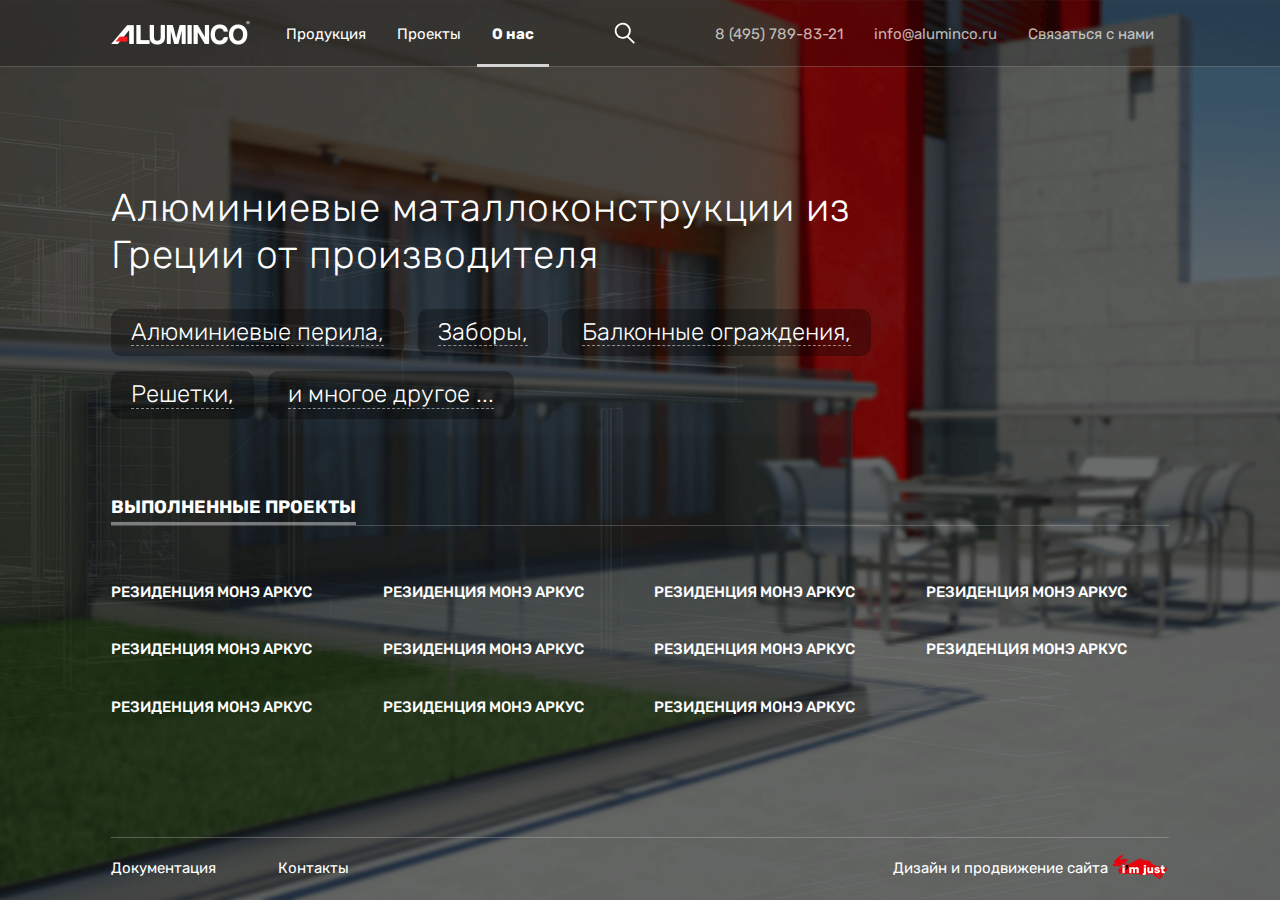
==== commit 5d09d7ea: "q" ====
--- a/al/index.html
+++ b/al/index.html
@@ -5,7 +5,6 @@
   <meta charset="utf-8">
   <meta http-equiv="X-UA-Compatible" content="IE=edge">
   <meta name="viewport" content="width=device-width, initial-scale=1">
-  <meta name="robots" content="none"/>
   <title>aluminco</title>
   <!-- <link rel="stylesheet" href="css/bootstrap.min.css"> -->
   <link rel="stylesheet" href="css/main.css">
@@ -31,7 +30,7 @@
       <li class="nav-item nav-item--main">
         <a class="nav-link" href="#">Проекты</a>
       </li>
-      <li class="nav-item nav-item--main">
+      <li class="nav-item nav-item--main active">
         <a class="nav-link" href="#">О нас</a>
       </li>
       <li class="nav-item nav-item--search nav-item-xs">
@@ -42,7 +41,7 @@
         <div class="search-wrap" id="navsearch-form">
           <form class="search-form" action="/">
             <button class="search-submit" type="submit"></button>
-            <input class="search-input" type="search" placeholder="Поиск по сайту">
+            <input class="search-input" type="text" placeholder="Поиск по сайту">
             <button class="search-close" type="button" name="button"></button>
           </form>
         </div>
@@ -91,98 +90,105 @@
     <span class="section-title">Выполненные проекты</span>
   </div>
   <div  class="project" id="project-slider">
-
-        <article class="project-item">
-  <a class="project-img-wrap" href="" >
-    <img class="project-item-img img-fluid" src="https://placehold.it/278x124" alt="">
-  </a>
-  <a class="project-item-title" href="">Резиденция Монэ Аркус</a>
-</article>
-
-
-        <article class="project-item">
-  <a class="project-img-wrap" href="" >
-    <img class="project-item-img img-fluid" src="https://placehold.it/278x124" alt="">
-  </a>
-  <a class="project-item-title" href="">Резиденция Монэ Аркус</a>
-</article>
-
-
-        <article class="project-item">
-  <a class="project-img-wrap" href="" >
-    <img class="project-item-img img-fluid" src="https://placehold.it/278x124" alt="">
-  </a>
-  <a class="project-item-title" href="">Резиденция Монэ Аркус</a>
-</article>
-
-
-        <article class="project-item">
-  <a class="project-img-wrap" href="" >
-    <img class="project-item-img img-fluid" src="https://placehold.it/278x124" alt="">
-  </a>
-  <a class="project-item-title" href="">Резиденция Монэ Аркус</a>
-</article>
-
-
-        <article class="project-item">
-  <a class="project-img-wrap" href="" >
-    <img class="project-item-img img-fluid" src="https://placehold.it/278x124" alt="">
-  </a>
-  <a class="project-item-title" href="">Резиденция Монэ Аркус</a>
-</article>
-
-
-        <article class="project-item">
-  <a class="project-img-wrap" href="" >
-    <img class="project-item-img img-fluid" src="https://placehold.it/278x124" alt="">
-  </a>
-  <a class="project-item-title" href="">Резиденция Монэ Аркус</a>
-</article>
-
-
-        <article class="project-item">
-  <a class="project-img-wrap" href="" >
-    <img class="project-item-img img-fluid" src="https://placehold.it/278x124" alt="">
-  </a>
-  <a class="project-item-title" href="">Резиденция Монэ Аркус</a>
-</article>
-
-
-        <article class="project-item">
-  <a class="project-img-wrap" href="" >
-    <img class="project-item-img img-fluid" src="https://placehold.it/278x124" alt="">
-  </a>
-  <a class="project-item-title" href="">Резиденция Монэ Аркус</a>
-</article>
-
-
-        <article class="project-item">
-  <a class="project-img-wrap" href="" >
-    <img class="project-item-img img-fluid" src="https://placehold.it/278x124" alt="">
-  </a>
-  <a class="project-item-title" href="">Резиденция Монэ Аркус</a>
-</article>
-
-
-        <article class="project-item">
-  <a class="project-img-wrap" href="" >
-    <img class="project-item-img img-fluid" src="https://placehold.it/278x124" alt="">
-  </a>
-  <a class="project-item-title" href="">Резиденция Монэ Аркус</a>
-</article>
-
-
-        <article class="project-item">
-  <a class="project-img-wrap" href="" >
-    <img class="project-item-img img-fluid" src="https://placehold.it/278x124" alt="">
-  </a>
-  <a class="project-item-title" href="">Резиденция Монэ Аркус</a>
-</article>
-
-
+    
+        <article class="project-item">
+  <a class="project-img-wrap" href="" >
+    <img class="project-item-img img-fluid" src="https://placehold.it/767x340" alt="">
+  </a>
+  <a class="project-item-title" href="">Резиденция Монэ Аркус</a>
+</article>
+
+    
+        <article class="project-item">
+  <a class="project-img-wrap" href="" >
+    <img class="project-item-img img-fluid" src="https://placehold.it/767x340" alt="">
+  </a>
+  <a class="project-item-title" href="">Резиденция Монэ Аркус</a>
+</article>
+
+    
+        <article class="project-item">
+  <a class="project-img-wrap" href="" >
+    <img class="project-item-img img-fluid" src="https://placehold.it/767x340" alt="">
+  </a>
+  <a class="project-item-title" href="">Резиденция Монэ Аркус</a>
+</article>
+
+    
+        <article class="project-item">
+  <a class="project-img-wrap" href="" >
+    <img class="project-item-img img-fluid" src="https://placehold.it/767x340" alt="">
+  </a>
+  <a class="project-item-title" href="">Резиденция Монэ Аркус</a>
+</article>
+
+    
+        <article class="project-item">
+  <a class="project-img-wrap" href="" >
+    <img class="project-item-img img-fluid" src="https://placehold.it/767x340" alt="">
+  </a>
+  <a class="project-item-title" href="">Резиденция Монэ Аркус</a>
+</article>
+
+    
+        <article class="project-item">
+  <a class="project-img-wrap" href="" >
+    <img class="project-item-img img-fluid" src="https://placehold.it/767x340" alt="">
+  </a>
+  <a class="project-item-title" href="">Резиденция Монэ Аркус</a>
+</article>
+
+    
+        <article class="project-item">
+  <a class="project-img-wrap" href="" >
+    <img class="project-item-img img-fluid" src="https://placehold.it/767x340" alt="">
+  </a>
+  <a class="project-item-title" href="">Резиденция Монэ Аркус</a>
+</article>
+
+    
+        <article class="project-item">
+  <a class="project-img-wrap" href="" >
+    <img class="project-item-img img-fluid" src="https://placehold.it/767x340" alt="">
+  </a>
+  <a class="project-item-title" href="">Резиденция Монэ Аркус</a>
+</article>
+
+    
+        <article class="project-item">
+  <a class="project-img-wrap" href="" >
+    <img class="project-item-img img-fluid" src="https://placehold.it/767x340" alt="">
+  </a>
+  <a class="project-item-title" href="">Резиденция Монэ Аркус</a>
+</article>
+
+    
+        <article class="project-item">
+  <a class="project-img-wrap" href="" >
+    <img class="project-item-img img-fluid" src="https://placehold.it/767x340" alt="">
+  </a>
+  <a class="project-item-title" href="">Резиденция Монэ Аркус</a>
+</article>
+
+    
+        <article class="project-item">
+  <a class="project-img-wrap" href="" >
+    <img class="project-item-img img-fluid" src="https://placehold.it/767x340" alt="">
+  </a>
+  <a class="project-item-title" href="">Резиденция Монэ Аркус</a>
+</article>
+
+    
     <article class="project-item project-item--all">
       <a class="btn btn--project-item" href="#">
         Все проекты
+        <svg class="d-sm-none ml-1"
+ xmlns="http://www.w3.org/2000/svg"
+ xmlns:xlink="http://www.w3.org/1999/xlink"
+ width="19px" height="11px">
+<path fill-rule="evenodd"  fill="rgb(255, 255, 255)"
+ d="M19.000,5.267 L19.000,5.733 L19.010,5.743 L19.000,5.754 L19.000,6.000 L18.754,6.000 L13.744,11.010 L12.989,10.256 L17.246,6.000 L-0.000,6.000 L-0.000,5.000 L17.246,5.000 L12.989,0.743 L13.744,-0.011 L18.754,5.000 L19.000,5.000 L19.000,5.245 L19.010,5.256 L19.000,5.267 Z"/>
+</svg>
       </a>
     </article>
   </div>
--- a/al/css/main.css
+++ b/al/css/main.css
@@ -1 +1 @@
-@charset "UTF-8";@import url(https://fonts.googleapis.com/css?family=Rubik:300,400,500,700&subset=cyrillic);body,html{height:100%}address,dl,ol,ul{margin-bottom:1rem}body,caption{text-align:left}dd,label{margin-bottom:.5rem}.btn-filter.collapsed .under-show,.collapse.show,.dropdown-menu.show,.slick-initialized .slick-slide,.slick-slide img,.slider-init.slick-initialized,article,aside,dialog,figcaption,figure,footer,header,hgroup,legend,main,nav,section{display:block}address,legend{line-height:inherit}progress,sub,sup{vertical-align:baseline}.img-fluid,.img-thumbnail{height:auto;max-width:100%}pre,textarea{overflow:auto}dl,h1,h2,h3,h4,h5,h6,ol,p,pre,ul{margin-top:0}a>code,fieldset,kbd kbd,legend,pre code{padding:0}.col,.img-fluid,.img-thumbnail,legend{max-width:100%}.embed-responsive,html,sub,sup{position:relative}.btn,.custom-control{-webkit-user-select:none;-moz-user-select:none;-ms-user-select:none;cursor:pointer}.btn-category-submit,.btn-collapse,.btn-drop,.btn-filter{background-repeat:no-repeat}.custom-file__name,.text-truncate{text-overflow:ellipsis}.noUi-target,.noUi-target *,.slick-slider{box-sizing:border-box;-webkit-touch-callout:none;-webkit-tap-highlight-color:transparent}.noUi-target,.noUi-target *,.slick-slider,html{-webkit-tap-highlight-color:transparent}.dropdown-menu,.nav,.slick-dots{list-style:none}@font-face{font-family:'PT Rouble Sans';src:url(../fonts/PTRoubleSans.eot);src:url(../fonts/PTRoubleSans.eot?#iefix) format("embedded-opentype"),url(../fonts/PTRoubleSans.woff2) format("woff2"),url(../fonts/PTRoubleSans.woff) format("woff"),url(../fonts/PTRoubleSans.ttf) format("truetype");font-weight:400;font-style:normal}html{font-size:13px;font-family:sans-serif;line-height:1.15;-webkit-text-size-adjust:100%;-ms-text-size-adjust:100%;-ms-overflow-style:scrollbar}body{display:-webkit-flex;display:-ms-flexbox;display:flex;-webkit-flex-direction:column;-ms-flex-direction:column;flex-direction:column;min-width:320px;min-height:100vh;-webkit-justify-content:space-between;-ms-flex-pack:justify;justify-content:space-between;margin:0;font-family:Rubik,-apple-system,BlinkMacSystemFont,"Segoe UI",Roboto,"Helvetica Neue",Arial,sans-serif,"Apple Color Emoji","Segoe UI Emoji","Segoe UI Symbol";font-size:1rem;font-weight:400;line-height:1.5;color:grey;background-color:#fff}.navbar-nav .nav-item.active .nav-link,dt,kbd kbd{font-weight:700}*,.noUi-pips,.noUi-pips *,::after,::before{box-sizing:border-box}@-ms-viewport{width:device-width}[tabindex="-1"]:focus{outline:0!important}p{margin-bottom:1.5rem}abbr[data-original-title],abbr[title]{text-decoration:underline;text-decoration:underline dotted;cursor:help;border-bottom:0}address{font-style:normal}.category-desc-collapse p:last-child,.collapse .form-group:last-child,.collapsing .form-group:last-child,.form-transparent .form-group,.navbar-footer .nav-item.credit-thumb,.page-home .page-header,ol ol,ol ul,ul ol,ul ul{margin-bottom:0}dd{margin-left:0}blockquote,figure{margin:0 0 1rem}dfn{font-style:italic}b,strong{font-weight:bolder}sub,sup{font-size:75%;line-height:0}sub{bottom:-.25em}sup{top:-.5em}a{background-color:transparent;-webkit-text-decoration-skip:objects}a:hover{text-decoration:underline}a:not([href]):not([tabindex]),a:not([href]):not([tabindex]):focus,a:not([href]):not([tabindex]):hover{color:inherit;text-decoration:none}.btn-close:focus,.btn-close:hover,.btn-close:hover:focus,.search-close:focus,.search-close:hover,.search-close:hover:focus,.search-submit:focus,.search-submit:hover,.search-submit:hover:focus,.slick-dots li button:focus,.slick-dots li button:hover,.slick-list:focus,.slick-slide:focus,.slick-slide:hover,.slick-slide:hover:focus,[data-fancybox]:focus,[data-fancybox]:hover,a:not([href]):not([tabindex]):focus{outline:0}code,kbd,pre,samp{font-family:monospace,monospace;font-size:1em}img{vertical-align:middle;border-style:none}.modal-open,svg:not(:root){overflow:hidden}[role=button],a,area,button,input:not([type=range]),label,select,summary,textarea{-ms-touch-action:manipulation;touch-action:manipulation}table{border-collapse:collapse}caption{padding-top:.75rem;padding-bottom:.75rem;color:#868e96;caption-side:bottom}th{text-align:inherit}label{display:inline-block}button{border-radius:0}button:focus{outline:dotted 1px;outline:-webkit-focus-ring-color auto 5px}button,input,optgroup,select,textarea{margin:0;font-family:inherit;font-size:inherit;line-height:inherit}button,input{overflow:visible}button,select{text-transform:none}[type=reset],[type=submit],button,html [type=button]{-webkit-appearance:button}[type=button]::-moz-focus-inner,[type=reset]::-moz-focus-inner,[type=submit]::-moz-focus-inner,button::-moz-focus-inner{padding:0;border-style:none}input[type=checkbox],input[type=radio]{box-sizing:border-box;padding:0}input[type=date],input[type=datetime-local],input[type=month],input[type=time]{-webkit-appearance:listbox}textarea{resize:vertical}fieldset{min-width:0;margin:0;border:0}legend{width:100%;margin-bottom:.5rem;font-size:1.5rem;color:inherit;white-space:normal}[type=number]::-webkit-inner-spin-button,[type=number]::-webkit-outer-spin-button{height:auto}[type=search]{outline-offset:-2px;-webkit-appearance:none}[type=search]::-webkit-search-cancel-button,[type=search]::-webkit-search-decoration{-webkit-appearance:none}::-webkit-file-upload-button{font:inherit;-webkit-appearance:button}.display-1,.display-2,.display-3,.display-4{line-height:1.2}.breadcrumb-item,.figure,.list-inline-item,output{display:inline-block}summary{display:list-item}.btn-filter .under-show,.btn-filter.collapsed .under-hide,.collapse,.row.collapse:not(.show),.slick-arrow.slick-hidden,.slick-slide.slick-loading img,.slider-init,.tab-content>.tab-pane,template{display:none}.d-none,.d-print-block,.d-print-inline,.d-print-inline-block,.slick-next.slick-disabled,.slick-prev.slick-disabled,[hidden]{display:none!important}.h1,.h2,.h3,.h4,.h5,.h6,h1,h2,h3,h4,h5,h6{margin-bottom:.5rem;font-family:inherit;font-weight:500;line-height:1.2;color:inherit}.blockquote,hr,pre{margin-bottom:1rem}.display-1,.display-2,.display-3,.display-4,.lead{font-weight:300}.h1,h1{font-size:2.5rem}.h2,h2{font-size:2rem}.h3,h3{font-size:1.75rem}.h4,h4{font-size:1.5rem}.h5,h5{font-size:1.25rem}.h6,h6{font-size:1rem}.lead{font-size:1.25rem}.display-1{font-size:6rem}.display-2{font-size:5.5rem}.display-3{font-size:4.5rem}.display-4{font-size:3.5rem}hr{box-sizing:content-box;height:0;overflow:visible;margin-top:1rem;border:0;border-top:1px solid rgba(0,0,0,.1)}.small,small{font-size:80%;font-weight:400}.mark,mark{padding:.2em;background-color:#fcf8e3}code,kbd{padding:.2rem .4rem}.list-inline,.list-unstyled{padding-left:0;list-style:none}.list-inline-item:not(:last-child){margin-right:5px}.initialism{font-size:90%;text-transform:uppercase}.blockquote{font-size:1.25rem}.blockquote-footer{display:block;font-size:80%;color:#868e96}code,kbd,pre{font-size:90%}.blockquote-footer::before{content:"\2014 \00A0"}.img-thumbnail{padding:.25rem;background-color:#fff;border:1px solid #ddd;border-radius:.25rem;transition:all .2s ease-in-out}.figure-img{margin-bottom:.5rem;line-height:1}.figure-caption{font-size:90%;color:#868e96}code,kbd,pre,samp{font-family:SFMono-Regular,Menlo,Monaco,Consolas,"Liberation Mono","Courier New",monospace}code{color:#bd4147;background-color:#f8f9fa;border-radius:.25rem}a>code{color:inherit;background-color:inherit}kbd{color:#fff;background-color:grey;border-radius:.2rem}kbd kbd{font-size:100%}pre{-ms-overflow-style:scrollbar;display:block;color:grey}pre code{font-size:inherit;color:inherit;background-color:transparent;border-radius:0}.pre-scrollable{max-height:340px;overflow-y:scroll}.collapsing,.modal,.sr-only,.text-truncate{overflow:hidden}.container,.container-fluid{width:100%;padding-right:15px;padding-left:15px;margin-right:auto;margin-left:auto}.row{display:-webkit-flex;display:-ms-flexbox;display:flex;-webkit-flex-wrap:wrap;-ms-flex-wrap:wrap;flex-wrap:wrap;margin-right:-15px;margin-left:-15px}.no-gutters{margin-right:0;margin-left:0}.no-gutters>.col,.no-gutters>[class*=col-]{padding-right:0;padding-left:0}.col,.col-1,.col-2,.col-3,.col-4,.col-5,.col-6,.col-7,.col-8,.col-auto,.col-lg,.col-lg-1,.col-lg-2,.col-lg-3,.col-lg-4,.col-lg-5,.col-lg-6,.col-lg-7,.col-lg-8,.col-lg-auto,.col-md,.col-md-1,.col-md-2,.col-md-3,.col-md-4,.col-md-5,.col-md-6,.col-md-7,.col-md-8,.col-md-auto,.col-sm,.col-sm-1,.col-sm-2,.col-sm-3,.col-sm-4,.col-sm-5,.col-sm-6,.col-sm-7,.col-sm-8,.col-sm-auto,.col-xl,.col-xl-1,.col-xl-2,.col-xl-3,.col-xl-4,.col-xl-5,.col-xl-6,.col-xl-7,.col-xl-8,.col-xl-auto{position:relative;width:100%;min-height:1px;padding-right:15px;padding-left:15px}.col{-webkit-flex-basis:0;-ms-flex-preferred-size:0;flex-basis:0;-webkit-flex-grow:1;-ms-flex-positive:1;flex-grow:1}.col-auto{-webkit-flex:0 0 auto;-ms-flex:0 0 auto;flex:0 0 auto;width:auto;max-width:none}.col-1{-webkit-flex:0 0 12.5%;-ms-flex:0 0 12.5%;flex:0 0 12.5%;max-width:12.5%}.col-2{-webkit-flex:0 0 25%;-ms-flex:0 0 25%;flex:0 0 25%;max-width:25%}.col-3{-webkit-flex:0 0 37.5%;-ms-flex:0 0 37.5%;flex:0 0 37.5%;max-width:37.5%}.col-4{-webkit-flex:0 0 50%;-ms-flex:0 0 50%;flex:0 0 50%;max-width:50%}.col-5{-webkit-flex:0 0 62.5%;-ms-flex:0 0 62.5%;flex:0 0 62.5%;max-width:62.5%}.col-6{-webkit-flex:0 0 75%;-ms-flex:0 0 75%;flex:0 0 75%;max-width:75%}.col-7{-webkit-flex:0 0 87.5%;-ms-flex:0 0 87.5%;flex:0 0 87.5%;max-width:87.5%}.col-8{-webkit-flex:0 0 100%;-ms-flex:0 0 100%;flex:0 0 100%;max-width:100%}.order-first{-webkit-order:-1;-ms-flex-order:-1;order:-1}.order-1{-webkit-order:1;-ms-flex-order:1;order:1}.order-2{-webkit-order:2;-ms-flex-order:2;order:2}.order-3{-webkit-order:3;-ms-flex-order:3;order:3}.order-4{-webkit-order:4;-ms-flex-order:4;order:4}.order-5{-webkit-order:5;-ms-flex-order:5;order:5}.order-6{-webkit-order:6;-ms-flex-order:6;order:6}.order-7{-webkit-order:7;-ms-flex-order:7;order:7}.order-8{-webkit-order:8;-ms-flex-order:8;order:8}.offset-1{margin-left:12.5%}.offset-2{margin-left:25%}.offset-3{margin-left:37.5%}.offset-4{margin-left:50%}.offset-5{margin-left:62.5%}.offset-6{margin-left:75%}.offset-7{margin-left:87.5%}.align-baseline{vertical-align:baseline!important}.align-top{vertical-align:top!important}.align-middle{vertical-align:middle!important}.align-bottom{vertical-align:bottom!important}.align-text-bottom{vertical-align:text-bottom!important}.align-text-top{vertical-align:text-top!important}.bg-primary{background-color:#007bff!important}a.bg-primary:focus,a.bg-primary:hover{background-color:#0062cc!important}.bg-secondary{background-color:#868e96!important}a.bg-secondary:focus,a.bg-secondary:hover{background-color:#6c757d!important}.bg-success{background-color:#28a745!important}a.bg-success:focus,a.bg-success:hover{background-color:#1e7e34!important}.bg-info{background-color:#17a2b8!important}a.bg-info:focus,a.bg-info:hover{background-color:#117a8b!important}.bg-warning{background-color:#ffc107!important}a.bg-warning:focus,a.bg-warning:hover{background-color:#d39e00!important}.bg-danger{background-color:#dc3545!important}a.bg-danger:focus,a.bg-danger:hover{background-color:#bd2130!important}.bg-light{background-color:#f8f9fa!important}a.bg-light:focus,a.bg-light:hover{background-color:#dae0e5!important}.bg-dark{background-color:#343a40!important}a.bg-dark:focus,a.bg-dark:hover{background-color:#1d2124!important}.bg-white{background-color:#fff!important}.bg-transparent{background-color:transparent!important}.border{border:1px solid #e9ecef!important}.border-0{border:0!important}.rounded-right,.rounded-top{border-top-right-radius:.25rem!important}.rounded-bottom,.rounded-right{border-bottom-right-radius:.25rem!important}.rounded-left,.rounded-top{border-top-left-radius:.25rem!important}.rounded-bottom,.rounded-left{border-bottom-left-radius:.25rem!important}.border-top-0{border-top:0!important}.border-right-0{border-right:0!important}.border-bottom-0{border-bottom:0!important}.border-left-0{border-left:0!important}.border-primary{border-color:#007bff!important}.border-secondary{border-color:#868e96!important}.border-success{border-color:#28a745!important}.border-info{border-color:#17a2b8!important}.border-warning{border-color:#ffc107!important}.border-danger{border-color:#dc3545!important}.border-light{border-color:#f8f9fa!important}.border-dark{border-color:#343a40!important}.border-white{border-color:#fff!important}.rounded{border-radius:.25rem!important}.rounded-circle{border-radius:50%!important}.rounded-0{border-radius:0!important}.clearfix::after{display:block;clear:both;content:""}.d-inline{display:inline!important}.d-inline-block{display:inline-block!important}.d-block,.tab-content>.active{display:block!important}.d-table{display:table!important}.d-table-row{display:table-row!important}.d-table-cell{display:table-cell!important}.d-flex{display:-webkit-flex!important;display:-ms-flexbox!important;display:flex!important}.d-inline-flex{display:-webkit-inline-flex!important;display:-ms-inline-flexbox!important;display:inline-flex!important}.embed-responsive{display:block;width:100%;padding:0;overflow:hidden}.embed-responsive::before{display:block;content:""}.embed-responsive .embed-responsive-item,.embed-responsive embed,.embed-responsive iframe,.embed-responsive object,.embed-responsive video{position:absolute;top:0;bottom:0;left:0;width:100%;height:100%;border:0}.embed-responsive-21by9::before{padding-top:42.8571428571%}.embed-responsive-16by9::before{padding-top:56.25%}.embed-responsive-4by3::before{padding-top:75%}.embed-responsive-1by1::before{padding-top:100%}.flex-row{-webkit-flex-direction:row!important;-ms-flex-direction:row!important;flex-direction:row!important}.flex-column{-webkit-flex-direction:column!important;-ms-flex-direction:column!important;flex-direction:column!important}.flex-row-reverse{-webkit-flex-direction:row-reverse!important;-ms-flex-direction:row-reverse!important;flex-direction:row-reverse!important}.flex-column-reverse{-webkit-flex-direction:column-reverse!important;-ms-flex-direction:column-reverse!important;flex-direction:column-reverse!important}.flex-wrap{-webkit-flex-wrap:wrap!important;-ms-flex-wrap:wrap!important;flex-wrap:wrap!important}.flex-nowrap{-webkit-flex-wrap:nowrap!important;-ms-flex-wrap:nowrap!important;flex-wrap:nowrap!important}.flex-wrap-reverse{-webkit-flex-wrap:wrap-reverse!important;-ms-flex-wrap:wrap-reverse!important;flex-wrap:wrap-reverse!important}.justify-content-start{-webkit-justify-content:flex-start!important;-ms-flex-pack:start!important;justify-content:flex-start!important}.justify-content-end{-webkit-justify-content:flex-end!important;-ms-flex-pack:end!important;justify-content:flex-end!important}.justify-content-center{-webkit-justify-content:center!important;-ms-flex-pack:center!important;justify-content:center!important}.justify-content-between{-webkit-justify-content:space-between!important;-ms-flex-pack:justify!important;justify-content:space-between!important}.justify-content-around{-webkit-justify-content:space-around!important;-ms-flex-pack:distribute!important;justify-content:space-around!important}.align-items-start{-webkit-align-items:flex-start!important;-ms-flex-align:start!important;align-items:flex-start!important}.align-items-end{-webkit-align-items:flex-end!important;-ms-flex-align:end!important;align-items:flex-end!important}.align-items-center{-webkit-align-items:center!important;-ms-flex-align:center!important;align-items:center!important}.align-items-baseline{-webkit-align-items:baseline!important;-ms-flex-align:baseline!important;align-items:baseline!important}.align-items-stretch{-webkit-align-items:stretch!important;-ms-flex-align:stretch!important;align-items:stretch!important}.align-content-start{-webkit-align-content:flex-start!important;-ms-flex-line-pack:start!important;align-content:flex-start!important}.align-content-end{-webkit-align-content:flex-end!important;-ms-flex-line-pack:end!important;align-content:flex-end!important}.align-content-center{-webkit-align-content:center!important;-ms-flex-line-pack:center!important;align-content:center!important}.align-content-between{-webkit-align-content:space-between!important;-ms-flex-line-pack:justify!important;align-content:space-between!important}.align-content-around{-webkit-align-content:space-around!important;-ms-flex-line-pack:distribute!important;align-content:space-around!important}.align-content-stretch{-webkit-align-content:stretch!important;-ms-flex-line-pack:stretch!important;align-content:stretch!important}.align-self-auto{-webkit-align-self:auto!important;-ms-flex-item-align:auto!important;-ms-grid-row-align:auto!important;align-self:auto!important}.align-self-start{-webkit-align-self:flex-start!important;-ms-flex-item-align:start!important;align-self:flex-start!important}.align-self-end{-webkit-align-self:flex-end!important;-ms-flex-item-align:end!important;align-self:flex-end!important}.align-self-center{-webkit-align-self:center!important;-ms-flex-item-align:center!important;-ms-grid-row-align:center!important;align-self:center!important}.align-self-baseline{-webkit-align-self:baseline!important;-ms-flex-item-align:baseline!important;align-self:baseline!important}.align-self-stretch{-webkit-align-self:stretch!important;-ms-flex-item-align:stretch!important;-ms-grid-row-align:stretch!important;align-self:stretch!important}.category-item,.modal-content{-webkit-flex-direction:column}.float-left{float:left!important}.float-right{float:right!important}.float-none{float:none!important}.position-static{position:static!important}.position-relative{position:relative!important}.position-absolute{position:absolute!important}.position-fixed{position:fixed!important}.position-sticky{position:-webkit-sticky!important;position:sticky!important}.fixed-bottom,.fixed-top{position:fixed;z-index:1030;right:0;left:0}.fixed-top{top:0}.fixed-bottom{bottom:0}@supports ((position:-webkit-sticky) or (position:sticky)){.sticky-top{position:-webkit-sticky;position:sticky;top:0;z-index:1020}}.sr-only{position:absolute;width:1px;height:1px;padding:0;clip:rect(0,0,0,0);white-space:nowrap;-webkit-clip-path:inset(50%);clip-path:inset(50%);border:0}.sr-only-focusable:active,.sr-only-focusable:focus{position:static;width:auto;height:auto;overflow:visible;clip:auto;white-space:normal;-webkit-clip-path:none;clip-path:none}.w-25{width:25%!important}.w-50{width:50%!important}.w-75{width:75%!important}.w-100{width:100%!important}.h-25{height:25%!important}.h-50{height:50%!important}.h-75{height:75%!important}.h-100{height:100%!important}.mw-100{max-width:100%!important}.mh-100{max-height:100%!important}.m-0{margin:0!important}.mt-0,.my-0{margin-top:0!important}.mr-0,.mx-0{margin-right:0!important}.mb-0,.my-0{margin-bottom:0!important}.ml-0,.mx-0{margin-left:0!important}.m-1{margin:.25rem!important}.mt-1,.my-1{margin-top:.25rem!important}.mr-1,.mx-1{margin-right:.25rem!important}.mb-1,.my-1{margin-bottom:.25rem!important}.ml-1,.mx-1{margin-left:.25rem!important}.m-2{margin:.5rem!important}.mt-2,.my-2{margin-top:.5rem!important}.mr-2,.mx-2{margin-right:.5rem!important}.mb-2,.my-2{margin-bottom:.5rem!important}.ml-2,.mx-2{margin-left:.5rem!important}.m-3{margin:1rem!important}.mt-3,.my-3{margin-top:1rem!important}.mr-3,.mx-3{margin-right:1rem!important}.mb-3,.my-3{margin-bottom:1rem!important}.ml-3,.mx-3{margin-left:1rem!important}.m-4{margin:1.5rem!important}.mt-4,.my-4{margin-top:1.5rem!important}.mr-4,.mx-4{margin-right:1.5rem!important}.mb-4,.my-4{margin-bottom:1.5rem!important}.ml-4,.mx-4{margin-left:1.5rem!important}.m-5{margin:3rem!important}.mt-5,.my-5{margin-top:3rem!important}.mr-5,.mx-5{margin-right:3rem!important}.mb-5,.my-5{margin-bottom:3rem!important}.ml-5,.mx-5{margin-left:3rem!important}.p-0{padding:0!important}.pt-0,.py-0{padding-top:0!important}.pr-0,.px-0{padding-right:0!important}.pb-0,.py-0{padding-bottom:0!important}.pl-0,.px-0{padding-left:0!important}.p-1{padding:.25rem!important}.pt-1,.py-1{padding-top:.25rem!important}.pr-1,.px-1{padding-right:.25rem!important}.pb-1,.py-1{padding-bottom:.25rem!important}.pl-1,.px-1{padding-left:.25rem!important}.p-2{padding:.5rem!important}.pt-2,.py-2{padding-top:.5rem!important}.pr-2,.px-2{padding-right:.5rem!important}.pb-2,.py-2{padding-bottom:.5rem!important}.pl-2,.px-2{padding-left:.5rem!important}.p-3{padding:1rem!important}.pt-3,.py-3{padding-top:1rem!important}.pr-3,.px-3{padding-right:1rem!important}.pb-3,.py-3{padding-bottom:1rem!important}.pl-3,.px-3{padding-left:1rem!important}.p-4{padding:1.5rem!important}.pt-4,.py-4{padding-top:1.5rem!important}.pr-4,.px-4{padding-right:1.5rem!important}.pb-4,.py-4{padding-bottom:1.5rem!important}.pl-4,.px-4{padding-left:1.5rem!important}.p-5{padding:3rem!important}.pt-5,.py-5{padding-top:3rem!important}.pr-5,.px-5{padding-right:3rem!important}.pb-5,.py-5{padding-bottom:3rem!important}.pl-5,.px-5{padding-left:3rem!important}.m-auto{margin:auto!important}.mt-auto,.my-auto{margin-top:auto!important}.mr-auto,.mx-auto{margin-right:auto!important}.mb-auto,.my-auto{margin-bottom:auto!important}.ml-auto,.mx-auto{margin-left:auto!important}.text-justify{text-align:justify!important}.text-nowrap{white-space:nowrap!important}.btn,.custom-file__name,.input-group-btn,.text-truncate{white-space:nowrap}.text-left{text-align:left!important}.text-right{text-align:right!important}.text-center{text-align:center!important}.text-lowercase{text-transform:lowercase!important}.text-uppercase{text-transform:uppercase!important}.text-capitalize{text-transform:capitalize!important}.font-weight-light{font-weight:300!important}.font-weight-normal{font-weight:400!important}.font-weight-bold{font-weight:700!important}.font-italic{font-style:italic!important}.text-white{color:#fff!important}.text-primary{color:#007bff!important}a.text-primary:focus,a.text-primary:hover{color:#0062cc!important}.text-muted,.text-secondary{color:#868e96!important}a.text-secondary:focus,a.text-secondary:hover{color:#6c757d!important}.text-success{color:#28a745!important}a.text-success:focus,a.text-success:hover{color:#1e7e34!important}.text-info{color:#17a2b8!important}a.text-info:focus,a.text-info:hover{color:#117a8b!important}.text-warning{color:#ffc107!important}a.text-warning:focus,a.text-warning:hover{color:#d39e00!important}.text-danger{color:#dc3545!important}a.text-danger:focus,a.text-danger:hover{color:#bd2130!important}.text-light{color:#f8f9fa!important}a.text-light:focus,a.text-light:hover{color:#dae0e5!important}.text-dark{color:#343a40!important}a.text-dark:focus,a.text-dark:hover{color:#1d2124!important}.text-hide{font:0/0 a;color:transparent;text-shadow:none;background-color:transparent;border:0}.visible{visibility:visible!important}.invisible{visibility:hidden!important}.fade{opacity:0;transition:opacity .15s linear}.fade.show,.slick-dots li button:focus:before,.slick-dots li button:hover:before{opacity:1}tr.collapse.show{display:table-row}tbody.collapse.show{display:table-row-group}.collapsing{position:relative;height:0;transition:height .35s ease}.modal{position:fixed;top:0;right:0;bottom:0;left:0;z-index:1050;display:none;outline:0}.modal-content,.modal-header{display:-webkit-flex;display:-ms-flexbox}.modal.fade .modal-dialog{transition:-webkit-transform .3s ease-out;transition:transform .3s ease-out;transition:transform .3s ease-out,-webkit-transform .3s ease-out;-webkit-transform:translate(0,-25%);-ms-transform:translate(0,-25%);transform:translate(0,-25%)}.modal.show .modal-dialog{-webkit-transform:translate(0,0);-ms-transform:translate(0,0);transform:translate(0,0)}.modal-open .modal{overflow-x:hidden;overflow-y:auto}.modal-dialog{position:relative;width:auto;margin:10px;pointer-events:none}.modal-content{position:relative;display:flex;-ms-flex-direction:column;flex-direction:column;pointer-events:auto;background-color:#fff;background-clip:padding-box;border-radius:10px;box-shadow:0 0 20px rgba(28,41,55,.1);outline:0}.modal-backdrop{position:fixed;top:0;right:0;bottom:0;left:0;z-index:1040;background-color:rgba(255,255,255,.8)}.modal-backdrop.fade,.navbar-nav.search-open .nav-link{opacity:0}.modal-backdrop.show{opacity:.5}.modal-header{display:flex;-webkit-align-items:flex-start;-ms-flex-align:start;align-items:flex-start;-webkit-justify-content:space-between;-ms-flex-pack:justify;justify-content:space-between;padding:15px;border-bottom:1px solid #e9ecef;border-top-left-radius:10px;border-top-right-radius:10px}.input-group,.modal-footer{display:-webkit-flex;display:-ms-flexbox}.modal-header .close{padding:15px;margin:-15px -15px -15px auto}.modal-title{margin-bottom:0;line-height:1.5}.modal-body{position:relative;-webkit-flex:1 1 auto;-ms-flex:1 1 auto;flex:1 1 auto;padding:15px}.modal-footer{display:flex;-webkit-align-items:center;-ms-flex-align:center;align-items:center;-webkit-justify-content:flex-end;-ms-flex-pack:end;justify-content:flex-end;padding:15px;border-top:1px solid #e9ecef}.modal-footer>:not(:first-child){margin-left:.25rem}.modal-footer>:not(:last-child){margin-right:.25rem}.modal-scrollbar-measure{position:absolute;top:-9999px;width:50px;height:50px;overflow:scroll}.btn,.custom-control,.input-group{position:relative}.btn-block,input[type=button].btn-block,input[type=reset].btn-block,input[type=submit].btn-block{width:100%}.container{padding-left:20px;padding-right:20px}.btn{display:inline-block;font-weight:400;text-align:center;vertical-align:middle;user-select:none;border-radius:8px;font-size:15px;line-height:1;padding:7px 12px 6px;color:inherit;background-color:#f2f2f2;border:none}.btn-category-submit,.btn-primary{background-color:#61758b;font-size:15px}.btn:focus,.btn:hover{color:inherit;text-decoration:none;outline:0}.btn.disabled,.btn:disabled{opacity:.65;box-shadow:none}.btn-collection .btn{margin-bottom:15px;margin-right:10px}.slick-slide.dragging img,a.btn.disabled,fieldset[disabled] a.btn{pointer-events:none}.btn-block{display:block}.btn-block+.btn-block{margin-top:.5rem}.btn-primary{color:#fff;background-image:none;padding:10px 10px 9px}.btn-category-submit.focus,.btn-category-submit:focus,.btn-category-submit:hover,.btn-category-submit:hover:focus,.btn-category-submit:not([disabled]):not(.disabled).active,.btn-category-submit:not([disabled]):not(.disabled):active,.btn-primary.focus,.btn-primary:focus,.btn-primary:hover,.btn-primary:hover:focus,.btn-primary:not([disabled]):not(.disabled).active,.btn-primary:not([disabled]):not(.disabled):active,.category-item:focus,.category-item:hover,.input-group-btn .btn-category-search.focus,.input-group-btn .btn-category-search:focus,.input-group-btn .btn-category-search:hover,.input-group-btn .btn-category-search:hover:focus,.input-group-btn .btn-category-search:not([disabled]):not(.disabled).active,.input-group-btn .btn-category-search:not([disabled]):not(.disabled):active,.show>.btn-category-submit.dropdown-toggle,.show>.btn-primary.dropdown-toggle,.show>.input-group-btn .btn-category-search.dropdown-toggle{color:#fff;text-decoration:none}.btn-category-submit.disabled,.btn-category-submit:disabled,.btn-primary.disabled,.btn-primary:disabled,.input-group-btn .btn-category-search.disabled,.input-group-btn .btn-category-search:disabled{color:#fff;background-color:transparent}.btn-category-submit{color:#fff;width:278px;padding:10px 52px 9px;background-position:15px center;background-image:url(../img/ico-check-w.svg)}.btn-message-submit,.btn-round-plus{color:#d92027;background-image:none;text-transform:uppercase}.btn-message-submit{background-color:#fff;font-size:20px;padding:14px 80px 13px;letter-spacing:.4px;margin-bottom:25px;border-radius:10px}.btn-collapse.focus,.btn-collapse:focus,.btn-collapse:hover,.btn-collapse:hover:focus,.btn-collapse:not([disabled]):not(.disabled).active,.btn-collapse:not([disabled]):not(.disabled):active,.btn-filter.focus,.btn-filter:focus,.btn-filter:hover,.btn-filter:hover:focus,.btn-filter:not([disabled]):not(.disabled).active,.btn-filter:not([disabled]):not(.disabled):active,.btn-message-submit.focus,.btn-message-submit:focus,.btn-message-submit:hover,.btn-message-submit:hover:focus,.btn-message-submit:not([disabled]):not(.disabled).active,.btn-message-submit:not([disabled]):not(.disabled):active,.btn-pagination.focus,.btn-pagination:focus,.btn-pagination:hover,.btn-pagination:hover:focus,.btn-pagination:not([disabled]):not(.disabled).active,.btn-pagination:not([disabled]):not(.disabled):active,.btn-round-plus.focus,.btn-round-plus:focus,.btn-round-plus:hover,.btn-round-plus:hover:focus,.btn-round-plus:not([disabled]):not(.disabled).active,.btn-round-plus:not([disabled]):not(.disabled):active,.nav .nav-link:focus,.nav .nav-link:hover,.show>.btn-collapse.dropdown-toggle,.show>.btn-filter.dropdown-toggle,.show>.btn-message-submit.dropdown-toggle,.show>.btn-pagination.dropdown-toggle,.show>.btn-round-plus.dropdown-toggle{color:#d92027;text-decoration:none}.btn-collapse.disabled,.btn-collapse:disabled,.btn-filter.disabled,.btn-filter:disabled,.btn-message-submit.disabled,.btn-message-submit:disabled,.btn-pagination.disabled,.btn-pagination:disabled,.btn-round-plus.disabled,.btn-round-plus:disabled{color:#d92027;background-color:transparent}.btn-round-plus{width:41px;height:41px;margin-top:12px;background-color:rgba(0,0,0,.3);padding:8px 8px 8px 7px;margin-bottom:0;-webkit-align-self:center;-ms-flex-item-align:center;-ms-grid-row-align:center;align-self:center;border-radius:50%;border:1px solid #fff}.custom-control-ico,.custom-control-indicator{height:20px;width:20px;display:block}.btn-drop{color:#7a7b7b;background-color:#f2f2f2;width:278px;font-size:15px;padding:10px 52px 9px 18px;background-position:right 15px center;background-image:url(../img/arrow-down.svg)}.btn-drop.focus,.btn-drop:focus,.btn-drop:hover,.btn-drop:hover:focus,.btn-drop:not([disabled]):not(.disabled).active,.btn-drop:not([disabled]):not(.disabled):active,.dropdown-item:focus,.dropdown-item:hover,.show>.btn-drop.dropdown-toggle{color:#7a7b7b;text-decoration:none}.btn-drop.disabled,.btn-drop:disabled{color:#7a7b7b;background-color:transparent}.btn-pagination{width:278px;padding:14px 80px 12px;font-size:14px;color:#d92027;background-color:#e3e3e3;background-image:none}.btn-pagination .pagination-counter{position:absolute;left:20px;color:rgba(73,74,75,.5)}.btn-filter{font-size:15px;padding:9px 15px 8px 40px;color:#d92027;background-color:#fff;background-position:15px center;z-index:1;background-image:url(../img/ico-close.svg)}.btn-collapse,.btn-seek{background-color:#f2f2f2}.btn-filter.collapsed{background-image:url(../img/ico-filter.svg)}.btn-seek{color:#61758b;background-image:none;font-size:13px}.breadcrumb-link:active,.breadcrumb-link:focus,.breadcrumb-link:hover,.btn-seek.focus,.btn-seek:focus,.btn-seek:hover,.btn-seek:hover:focus,.btn-seek:not([disabled]):not(.disabled).active,.btn-seek:not([disabled]):not(.disabled):active,.product-ral-all:focus,.product-ral-all:hover,.show>.btn-seek.dropdown-toggle,a{color:#61758b;text-decoration:none}.btn-seek.disabled,.btn-seek:disabled{color:#61758b;background-color:transparent}.btn-collapse{color:#d92027;font-size:15px;padding:2px 17px;background-position:center;background-image:url(../img/arrow-up.svg)}.btn-collapse.collapsed{background-image:url(../img/ellipse.svg)}.btn-ico-left{padding-left:56px}.btn-ico-left .ico{position:absolute;left:15px}.btn-ico-right{padding-right:56px}.btn-ico-right .ico{position:absolute;right:15px}.btn-link{outline:0;border:none;padding:0;background-color:transparent}.btn-link:focus,.btn-link:hover{cursor:pointer;text-decoration:none;outline:0;border:none;background-color:transparent}.btn-close{outline:0;border:none;width:20px;height:20px;background:url(../img/search-ico-close.svg) center/contain no-repeat;cursor:pointer}.form-control{display:block;width:100%;padding:.375rem .75rem;font-size:1rem;line-height:1.5;color:#495057;background-color:#e3e3e3;background-image:none;background-clip:padding-box;border:none;box-shadow:inset 0 -3px 10px rgba(0,0,0,.07);border-radius:10px;transition:border-color ease-in-out .15s,box-shadow ease-in-out .15s}.form-transparent .form-control{background-color:transparent;box-shadow:none;color:#fff;padding:0;border-radius:0}.form-transparent .form-control:focus{outline:0;box-shadow:none}.form-control:focus{outline:0;box-shadow:inset 0 -3px 10px rgba(0,0,0,.07),0 0 14px rgba(105,116,128,.3)}.form-control::-ms-expand{background-color:transparent;border:0}.form-control::-webkit-input-placeholder{color:grey;opacity:1}.form-control:-ms-input-placeholder{color:grey;opacity:1}.form-control::placeholder{color:grey;opacity:1}.form-control:disabled,.form-control[readonly]{background-color:#e9ecef;opacity:1}.form-control--range{display:inline-block;width:82px;border:none;border-radius:0;background:0 0;box-shadow:none;text-align:right;white-space:nowrap;padding:4px}textarea.form-control{min-height:100px;max-height:195px}.custom-control{display:-webkit-inline-flex;display:-ms-inline-flexbox;display:inline-flex;min-height:1.5rem;padding-left:28px;margin-right:30px;margin-bottom:1.5rem;user-select:none;border:none;background-color:transparent}.custom-control-indicator,.noUi-target,.noUi-target *{-webkit-user-select:none;-ms-user-select:none;-moz-user-select:none}.custom-control.dropdown-item{margin-bottom:0;margin-right:0;padding-right:45px}.custom-control-indicator{position:absolute;top:0;left:0;pointer-events:none;user-select:none;background-color:#f2f2f2;background-repeat:no-repeat;background-position:center center;background-size:50% 50%}.form-transparent label,.label-link{background-color:rgba(0,0,0,.3);font-weight:300}.dropdown-item .custom-control-indicator{top:8px;right:17px;left:auto;background-color:transparent}.custom-control-input{position:absolute;z-index:-1;opacity:0}.custom-checkbox .custom-control-indicator{border-radius:.25rem}.custom-checkbox .custom-control-input:checked~.custom-control-indicator .custom-control-ico{position:absolute;bottom:7px;right:-3px;height:14px;background-image:url(../img/ico-check.svg);background-repeat:no-repeat;background-position:center center}.contacts-schedule-wrap,.custom-checkbox .custom-control-input:checked~.custom-control-description{color:#494a4b}.contacts-schedule__weekend,.custom-checkbox.dropdown-item .custom-control-input:checked~.custom-control-description{color:#d92027}.custom-checkbox .custom-control-input:indeterminate~.custom-control-indicator{background-color:#007bff;background-image:url("data:image/svg+xml;charset=utf8,%3Csvg xmlns='http://www.w3.org/2000/svg' viewBox='0 0 4 4'%3E%3Cpath stroke='%23fff' d='M0 2h4'/%3E%3C/svg%3E")}.custom-radio .custom-control-indicator{border-radius:50%}.custom-radio .custom-control-input:checked~.custom-control-indicator{background-image:url("data:image/svg+xml;charset=utf8,%3Csvg xmlns='http://www.w3.org/2000/svg' viewBox='-4 -4 8 8'%3E%3Ccircle r='3' fill='%23fff'/%3E%3C/svg%3E")}.custom-file__input{width:100%;height:0;opacity:0;cursor:pointer}.custom-file__name{display:block;height:19px;max-width:94%;padding:0;overflow:hidden;cursor:pointer}.category-desc,.category-filter-wrap,.form-group,.product-description,.slick-dotted.slick-slider{margin-bottom:30px}.form-transparent label{width:100%;padding:10px 18px;color:rgba(255,255,255,.5);border-radius:10px;border:1px solid #fff;margin-bottom:17px}.form-transparent label:focus{box-shadow:0 6px 10px #272f38}.form-transparent .custom-control{width:auto;border:none;background-color:transparent;color:#fff;padding:0 0 0 30px}.form-transparent .custom-control-description,.page-home .navbar-footer .nav-link,.page-message .navbar-footer .nav-link{color:rgba(255,255,255,.5)}.form-transparent .custom-control a,.form-transparent .custom-control a:focus,.form-transparent .custom-control a:hover,.page-home .navbar-footer .nav-link:focus,.page-home .navbar-footer .nav-link:hover,.page-home .navbar-footer .nav-link:hover:focus,.page-message .navbar-footer .nav-link:focus,.page-message .navbar-footer .nav-link:hover,.page-message .navbar-footer .nav-link:hover:focus{color:rgba(255,255,255,.5);text-decoration:underline}.form-transparent .custom-control-indicator{background-color:transparent;border:1px solid rgba(255,255,255,.5)}.form-transparent .custom-control-input:checked~.custom-control-indicator .custom-control-ico{position:absolute;bottom:7px;right:-3px;height:14px;background-image:url(../img/ico-check-w.svg);background-repeat:no-repeat;background-position:center center}.form-transparent .custom-control-input:checked~.custom-control-description,.form-transparent .custom-control-input:checked~.custom-control-description a{color:#fff}.input-group{display:flex;-webkit-align-items:stretch;-ms-flex-align:stretch;align-items:stretch;width:100%}.input-group .form-control,.input-group-btn{display:-webkit-flex;display:-ms-flexbox;position:relative}.input-group .form-control{display:flex;-webkit-align-items:center;-ms-flex-align:center;align-items:center;z-index:2;-webkit-flex:1 1 auto;-ms-flex:1 1 auto;flex:1 1 auto;width:1%;padding:5px 9px;height:32px;margin-bottom:0;border-radius:7px 0 0 7px;font-size:16px;font-weight:300;line-height:1}.category-item::after,.category-item::before{z-index:9;top:0;right:0;bottom:0;position:absolute}.input-group-btn{display:flex;-webkit-align-items:stretch;-ms-flex-align:stretch;align-items:stretch;font-size:0}.input-group-btn .btn{border-top-left-radius:0;border-bottom-left-radius:0;padding:5px 4px;height:32px;width:47px}.input-group-btn .btn-category-search{color:#fff;background-color:#d92027;background-image:url(../img/search-ico.svg);background-position:center;background-repeat:no-repeat}.label-link{display:inline-block;color:#fff;font-size:18px;padding:7px 9px;margin-bottom:10px;border-radius:10px;line-height:1.1;margin-right:10px}.search-input,.search-wrap{background-color:transparent;color:#fff}.page-404 .label-link{background-color:#61758b;font-weight:300}.contacts .cotnacts-link-item:last-child,.label-link:last-child{margin-right:0}.label-link__text{display:inline-block;border-bottom:1px dashed rgba(255,255,255,.5)}.label-link:focus,.label-link:hover,.label-link:hover:focus{color:#d92027;background-color:#fff;outline:0;box-shadow:0 6px 10px #272f38}.docs a,.nav .nav-link,.navbar-nav .nav-item--main .nav-link,a:focus,a:hover{color:#61758b}.label-link:focus .label-link__text,.label-link:hover .label-link__text,.label-link:hover:focus .label-link__text{border-bottom-color:rgba(217,32,39,.5)}.search-close,.search-input,.search-submit{border:none;outline:0}.about-requisites,.label-list,.page-message .page-content,.project-wrap--product{margin-bottom:40px}.search-wrap{display:none;z-index:1200;position:absolute;-webkit-align-items:center;-ms-flex-align:center;align-items:center;text-align:center;top:0;left:-20px;right:-20px;height:38px}.search-form,.search-wrap.open{display:-webkit-flex;display:-ms-flexbox}.search-wrap.open{display:flex}.search-form{display:flex;width:100%;height:100%}.search-input{width:100%;padding-left:50px;padding-right:50px}.nav,.nav .nav-item:first-child{padding-left:0}.search-submit{position:absolute;width:25px;height:25px;left:20px;top:8px;background:url(../img/search-ico-sub.svg) center/contain no-repeat;cursor:pointer}.search-close{position:absolute;width:20px;height:20px;right:20px;top:11px;background:url(../img/search-ico-close.svg) center/contain no-repeat;cursor:pointer}.nav{line-height:1;margin-bottom:0}.nav .nav-item{display:inline-block;padding:1rem 2rem 0 0}.nav .nav-item:last-child,.navbar-nav .nav-item-xs:last-of-type{padding-right:0}.nav .nav-item.active .nav-link{color:#d92027;border-bottom:1px solid #d92027}.category-filter,.dropdown,.product-slider-wrap{position:relative}.dropdown-menu{position:absolute;top:100%;left:0;z-index:1000;display:none;float:left;min-width:10rem;padding:10px 0;margin:.125rem 0 0;font-size:15px;color:grey;text-align:left;background-clip:padding-box;border-bottom-left-radius:10px;border-bottom-right-radius:10px;background-color:#f2f2f2;box-shadow:0 16px 17px #697480}.dropdown-item,.noUi-tooltip{display:block;white-space:nowrap}.dropdown-menu[x-placement=top-start]{box-shadow:0 -4px 17px #697480;border-radius:10px 10px 0 0}.dropdown-item{width:100%;padding:5px 17px;clear:both;font-weight:400;color:#7a7b7b;text-align:inherit;background:0 0;border:0}.dropdown-item.active,.dropdown-item:active{color:#fff;text-decoration:none;background-color:#007bff}.dropdown-item.disabled,.dropdown-item:disabled{color:#868e96;background-color:transparent}.docs{display:-webkit-flex;display:-ms-flexbox;display:flex;font-size:13px;line-height:15px;margin-bottom:15px}.docs-list{padding-top:20px;border-top:1px solid #e3e3e3}.docs-ico{width:11px;height:14px;margin-right:5px}.page-h1{font-size:20px;line-height:24px;font-weight:300;color:#000;margin-bottom:10px}.page-h2{font-size:15px;line-height:21px;font-weight:400;color:#494a4b;margin-top:10px;margin-bottom:17px}.page-home .page-h2,.page-message .page-h2{color:#fff;font-weight:300}.modal-container{padding-left:0;padding-right:0}.modal-container .modal-header{font-size:20px;color:#494a4b;border-bottom:none}.modal-container .modal-title{font-size:20px;color:#494a4b}.modal-container .modal-body{padding:0 15px 30px}/*! nouislider - 10.0.0 - 2017-05-28 14:52:48 */.noUi-target,.noUi-target *{-ms-touch-action:none;touch-action:none;user-select:none}.noUi-target{position:relative;direction:ltr;background:0 0;border-top:1px solid #d9d9d9}.noUi-base{width:100%;height:100%;position:relative;z-index:1}.noUi-connect{position:absolute;right:0;top:0;left:0;bottom:0}.noUi-origin{position:absolute;height:0;width:0}.noUi-state-tap .noUi-connect,.noUi-state-tap .noUi-origin{transition:top .3s,right .3s,bottom .3s,left .3s}.noUi-state-drag *{cursor:inherit!important}.noUi-base,.noUi-handle{-webkit-transform:translate3d(0,0,0);transform:translate3d(0,0,0)}.noUi-horizontal{height:1px}.noUi-horizontal .noUi-handle{width:13px;height:13px;border-radius:50%;background-color:#d92027;top:-6px}.noUi-vertical{width:18px}.noUi-vertical .noUi-handle{width:28px;height:34px;left:-6px;top:-17px}.noUi-draggable{cursor:ew-resize}.noUi-vertical .noUi-draggable{cursor:ns-resize}.noUi-handle{position:relative;z-index:1;cursor:default}.noUi-marker,.noUi-pips,.noUi-tooltip,.noUi-value{position:absolute}.noUi-handle:focus,.noUi-handle:hover{outline:0;box-shadow:0 0 0 2px #d92027}.noUi-active{box-shadow:inset 0 0 1px #fff,inset 0 1px 7px #ddd,0 3px 6px -3px #bbb}[disabled] .noUi-connect{background:#b8b8b8}[disabled] .noUi-handle,[disabled].noUi-handle,[disabled].noUi-target{cursor:not-allowed}.noUi-pips{color:#999}.noUi-value{white-space:nowrap;text-align:center}.noUi-value-sub{color:#ccc;font-size:10px}.noUi-marker{background:#ccc}.noUi-marker-large,.noUi-marker-sub{background:#aaa}.noUi-pips-horizontal{padding:10px 0;height:80px;top:100%;left:0;width:100%}.noUi-value-horizontal{-webkit-transform:translate3d(-50%,50%,0);transform:translate3d(-50%,50%,0)}.noUi-marker-horizontal.noUi-marker{margin-left:-1px;width:2px;height:5px}.noUi-marker-horizontal.noUi-marker-sub{height:10px}.noUi-marker-horizontal.noUi-marker-large{height:15px}.noUi-pips-vertical{padding:0 10px;height:100%;top:0;left:100%}.noUi-value-vertical{-webkit-transform:translate3d(0,50%,0);transform:translate3d(0,50%,0);padding-left:25px}.noUi-marker-vertical.noUi-marker{width:5px;height:2px;margin-top:-1px}.noUi-marker-vertical.noUi-marker-sub{width:10px}.noUi-marker-vertical.noUi-marker-large{width:15px}.noUi-tooltip{border:1px solid #d9d9d9;border-radius:3px;background:#fff;color:#000;padding:5px;text-align:center}.slick-list,.slick-slider,.slick-track{position:relative;display:block}.slick-dots li button,.slick-next,.slick-next:focus,.slick-next:hover,.slick-prev,.slick-prev:focus,.slick-prev:hover{color:transparent;outline:0}.noUi-horizontal .noUi-tooltip{-webkit-transform:translate(-50%,0);-ms-transform:translate(-50%,0);transform:translate(-50%,0);left:50%;bottom:120%}.noUi-vertical .noUi-tooltip{-webkit-transform:translate(0,-50%);-ms-transform:translate(0,-50%);transform:translate(0,-50%);top:50%;right:120%}.slick-slider{-webkit-user-select:none;-moz-user-select:none;-ms-user-select:none;user-select:none;-ms-touch-action:pan-y;touch-action:pan-y}.slick-list{overflow:hidden;margin:0;padding:0}.filter-range-item:last-child,.slick-track{margin-left:auto}.slick-list.dragging{cursor:pointer;cursor:hand}.slick-slider .slick-list,.slick-slider .slick-track{-webkit-transform:translate3d(0,0,0);-ms-transform:translate3d(0,0,0);transform:translate3d(0,0,0)}.slick-track{left:0;top:0;margin-right:auto}.page-search .navbar-nav .nav-item--search>.nav-link,.slick-slide{display:none}.slick-track:after,.slick-track:before{content:"";display:table}.slick-track:after{clear:both}.slick-loading .slick-slide,.slick-loading .slick-track{visibility:hidden}.slick-slide{float:left;height:100%;min-height:1px;outline:0}[dir=rtl] .slick-slide{float:right}.slick-vertical .slick-slide{display:block;height:auto;border:1px solid transparent}.slick-loading .slick-list{background:url(../img/ajax-loader.gif) center center no-repeat #fff}@font-face{font-family:slick;font-weight:400;font-style:normal}.slick-next,.slick-prev{position:absolute;display:block;width:19px;height:35px;line-height:0;font-size:0;cursor:pointer;background:url(../img/arrow-right.svg) right/cover no-repeat;top:38%;-webkit-transform:translate(0,-50%);-ms-transform:translate(0,-50%);transform:translate(0,-50%);padding:0;border:none;z-index:140}.project--contacts .slick-next,.project--contacts .slick-prev{background-image:url(../img/arrow-dark.svg);top:42%}.slick-prev{left:-30px;-webkit-transform:rotate(180deg) translate(0,50%);-ms-transform:rotate(180deg) translate(0,50%);transform:rotate(180deg) translate(0,50%)}[dir=rtl] .slick-prev{left:auto;right:-25px}.slick-next{right:-30px}[dir=rtl] .slick-next{left:-25px;right:auto}.slick-dots{position:absolute;bottom:-25px;display:block;text-align:center;padding:0;margin:0;width:100%}.category-item,.navbar,.navbar-nav,.slick-dots li{position:relative}.navbar,.navbar-brand{display:-webkit-flex;display:-ms-flexbox}.slick-dots li{display:inline-block;height:20px;width:20px;margin:0 5px;padding:0;cursor:pointer}.slick-dots li button{border:0;background:0 0;display:block;height:20px;width:20px;line-height:0;font-size:0;padding:5px;cursor:pointer}.slick-dots li button:before{position:absolute;top:0;left:0;content:"•";width:20px;height:20px;font-family:slick;font-size:6px;line-height:20px;text-align:center;color:#000;opacity:.25;-webkit-font-smoothing:antialiased;-moz-osx-font-smoothing:grayscale}.slick-dots li.slick-active button:before{color:#000;opacity:.75}.page-header{-webkit-flex-shrink:0;-ms-flex-negative:0;flex-shrink:0;margin-bottom:20px}.main-header{font-size:2rem;margin-top:3.15rem;margin-bottom:2.2rem;color:#fff;font-weight:300;letter-spacing:.6px}.navbar-footer,.navbar-nav{margin-bottom:0;list-style:none;white-space:nowrap}.navbar{display:flex;-webkit-flex-wrap:wrap;-ms-flex-wrap:wrap;flex-wrap:wrap;-webkit-align-items:center;-ms-flex-align:center;align-items:center;color:#fff;box-shadow:inset 0 40px #494a4b,inset 0 41px #000}.page-home .navbar,.page-message .navbar{box-shadow:inset 0 40px rgba(0,0,0,.5),inset 0 41px rgba(255,255,255,.2)}.navbar-brand{display:flex;-webkit-align-items:center;-ms-flex-align:center;align-items:center}.navbar .container,.navbar-nav,.navbar-nav .nav-item{display:-webkit-flex;display:-ms-flexbox}.navbar .container{display:flex;-webkit-flex-wrap:nowrap;-ms-flex-wrap:nowrap;flex-wrap:nowrap;-webkit-align-items:center;-ms-flex-align:center;align-items:center}.navbar-nav{display:flex;padding-left:0;-webkit-flex-grow:1;-ms-flex-positive:1;flex-grow:1;-webkit-flex-wrap:wrap;-ms-flex-wrap:wrap;flex-wrap:wrap}.navbar-nav .nav-item{display:flex;text-align:center;padding:12px 12px 12px 0}.breadcrumb-link,.navbar-footer,.navbar-nav .nav-item--search,.navbar-nav .nav-item--search>.nav-link{display:-webkit-flex;display:-ms-flexbox}.navbar-nav .nav-item.active .nav-link::after{content:'';height:3px;width:100%;background-color:#61758b;position:absolute;bottom:-1px;left:0}.navbar-nav .nav-item--main{-webkit-order:2;-ms-flex-order:2;order:2;padding:12px 24px 12px 0;-webkit-flex-grow:0;-ms-flex-positive:0;flex-grow:0}.navbar-footer .nav-link,.page-home .navbar-nav .nav-item--main .nav-link,.page-home .project-item-title,.page-home .project-item-title:focus,.page-home .project-item-title:hover,.page-home .project-item-title:hover:focus,.page-message .navbar-nav .nav-item--main .nav-link{color:#fff}.navbar-nav .nav-item--search{display:flex;-webkit-justify-content:center;-ms-flex-pack:center;justify-content:center;-webkit-align-items:center;-ms-flex-align:center;align-items:center;-webkit-flex-grow:2;-ms-flex-positive:2;flex-grow:2;padding:0 12px 0 0}.navbar-nav .nav-item--search>.nav-link{display:flex;-webkit-align-items:center;-ms-flex-align:center;align-items:center;-webkit-justify-content:center;-ms-flex-pack:center;justify-content:center;height:100%;padding-top:0;padding-bottom:0;background-color:transparent;border:none;outline:0;border-radius:0}.navbar-nav .nav-item--search>.nav-link:focus,.navbar-nav .nav-item--search>.nav-link:hover,.navbar-nav .nav-item--search>.nav-link:hover:focus{background-color:transparent;box-shadow:none}.navbar-nav .nav-item--search>.nav-link>.search-ico{background:url(../img/search-ico.svg) center/cover no-repeat;width:17px;height:18px}.navbar-nav .nav-link{display:inline-block;position:relative;line-height:1;padding:0;color:rgba(255,255,255,.7);cursor:pointer}.navbar-nav .nav-link:focus,.navbar-nav .nav-link:hover{text-decoration:none}.navbar-brand img{width:80px;height:15px}.page-content{-webkit-flex-grow:1;-ms-flex-positive:1;flex-grow:1;-webkit-flex-shrink:0;-ms-flex-negative:0;flex-shrink:0}.page-home,.page-message{background:url(../img/bg/main-page-bg.png) 55% 50%/cover no-repeat #626462}.page-footer{-webkit-flex-shrink:0;-ms-flex-negative:0;flex-shrink:0;background-color:rgba(78,80,78,.2);color:#fff;line-height:1.85}.page-home .page-footer,.page-message .page-footer{background-color:#4e504e}.navbar-footer{display:flex;-webkit-flex-wrap:wrap;-ms-flex-wrap:wrap;flex-wrap:wrap;-webkit-align-items:center;-ms-flex-align:center;align-items:center;padding:16px 0}.navbar-footer .nav-item{min-width:50%;margin-bottom:1.15rem;-webkit-flex-shrink:0;-ms-flex-negative:0;flex-shrink:0}.breadcrumb{display:block;list-style:none;color:#61758b;margin-bottom:18px;padding-left:0}.breadcrumb-link{display:flex;-webkit-align-items:center;-ms-flex-align:center;align-items:center;padding:0;margin-right:10px;color:#61758b;text-decoration:none}.category-item,.category-item__inner{display:-webkit-flex;display:-ms-flexbox}.breadcrumb-link::before{content:'';display:inline-block;width:19px;height:14px;background-image:url(../img/arrow-line.svg);background-repeat:no-repeat;background-size:cover;margin-right:10px}.category-item{display:flex;-ms-flex-direction:column;flex-direction:column;width:100%;max-width:280px;background-color:#e3e3e3;color:#fff;text-decoration:none;height:360px;overflow:hidden;border-radius:10px;padding:20px 13px;-webkit-transform:translateZ(1px);transform:translateZ(1px);transition:-webkit-transform .2s;transition:transform .2s;transition:transform .2s,-webkit-transform .2s;background:linear-gradient(to bottom,rgba(228,228,228,0) 0,rgba(228,228,228,0) 2%,rgba(228,228,228,.02) 3%,rgba(228,228,228,.67) 4%,rgba(228,228,228,.98) 5%,rgba(227,227,227,.99) 40%,rgba(210,210,210,.99) 48%,rgba(184,184,186,.99) 56%,rgba(135,135,136,.99) 69%,rgba(121,123,123,.99) 72%,rgba(84,85,86,.99) 82%,#3e4041 91%,#3e4041 95%,rgba(62,64,65,.85) 96%,rgba(62,64,65,.67) 97%,rgba(62,64,65,0) 98%,rgba(62,64,65,0) 100%);background-repeat:no-repeat;background-size:cover}.category-item::before{content:'';display:none;left:0;background:rgba(73,74,75,.5)}.category-item::after{content:'';display:block;left:0;background:url(../img/gradient-2.png) 0 0/cover repeat-x}.category-item__inner{min-height:100%;display:flex;-webkit-flex-direction:column;-ms-flex-direction:column;flex-direction:column;-webkit-justify-content:flex-end;-ms-flex-pack:end;justify-content:flex-end;-webkit-flex-shrink:0;-ms-flex-negative:0;flex-shrink:0;transition:all 1s;z-index:10}.category-item__more{transition:all 1s;-webkit-transform:translate3d(0,100%,0);transform:translate3d(0,100%,0);overflow:hidden;z-index:10}.category-item-wrap{display:-webkit-flex;display:-ms-flexbox;display:flex;-webkit-justify-content:center;-ms-flex-pack:center;justify-content:center;margin-bottom:20px}.category-item__title{text-shadow:0 0 14px #292929;color:#fff;font-size:17px;line-height:1.3;font-weight:500;text-transform:uppercase}.category-item__price{text-shadow:0 0 14px rgba(73,74,75,.7);color:#fff;font-size:14px;font-weight:400}.ico-rub{font-family:"PT Rouble Sans"}.category-toolbar{margin-bottom:80px}.category-desc-collapse{min-height:4.5rem}.category-desc-collapse+.btn-collapse{margin-top:10px}.category-desc-search,.product-price-wrap,.project--contacts .project-item{margin-bottom:10px}.category-filter--search .category-filter__collapse .form-group:first-child{padding-top:25px}.category-filter__range{display:inline-block;width:275px;margin-right:15px;margin-bottom:10px;-webkit-order:-1;-ms-flex-order:-1;order:-1}.category-filter__btn-wrap{margin-bottom:30px;margin-top:20px;text-align:center}.category-filter__title{color:#494a4b;margin-bottom:1rem}.category-filter__dropdown .dropdown-menu{top:-2px!important;border-top:1px solid #d5d5d5;width:278px}.category-filter__dropdown .dropdown-menu[x-placement=top-start]{top:2px!important;border-top:none;border-bottom:1px solid #d5d5d5}.category-filter__dropdown.show .dropdown-toggle{border-bottom-left-radius:0;border-bottom-right-radius:0;box-shadow:0 16px 17px #697480}.category-filter__dropdown .dropdown-item{color:#7a7b7b;border-left:3px solid transparent}.category-filter__dropdown .dropdown-item:focus,.category-filter__dropdown .dropdown-item:hover{color:#d92027;background-color:#fff;border-color:#d92027;text-decoration:none}.filter-range-wrap{display:-webkit-flex;display:-ms-flexbox;display:flex;-webkit-align-items:center;-ms-flex-align:center;align-items:center;-webkit-flex-wrap:wrap;-ms-flex-wrap:wrap;flex-wrap:wrap;max-width:330px}.product-ral,.product-slider-prew .slick-slide>.slick-item-content{display:block;background-repeat:no-repeat;background-position:center;background-size:cover}.filter-range-item{margin-right:20px;white-space:nowrap;color:#495057}.category-search{border-bottom:1px solid #e3e3e3;padding-bottom:20px}.category-result-title{font-size:13px;color:grey;padding-top:10px}.deter-container,.product-main{margin-bottom:45px}.product-header,.product-header--second{margin-top:10px;margin-bottom:10px;line-height:1}.product-header{font-size:19px;color:#000}.product-header--second{font-size:15px;color:#494a4b}.product-price{font-size:20px;font-weight:500;color:#d92027;line-height:1}.product-ral{width:30px;height:30px;border-radius:6px}.product-ral-wrap{padding-bottom:25px}.product-ral-collection{display:inline-block;margin-left:-5px;list-style:none;padding-left:0;margin-bottom:0}.product-ral-collection--modal{display:-webkit-flex;display:-ms-flexbox;display:flex;-webkit-flex-wrap:wrap;-ms-flex-wrap:wrap;flex-wrap:wrap;margin-left:-6px;margin-right:-6px}.product-ral-item{display:inline-block;padding-left:5px;padding-right:5px;padding-top:5px}.product-ral-collection--modal .product-ral-item{padding-left:5px;padding-right:5px;padding-top:10px}.product-ral-all{display:inline-block;line-height:1;color:#61758b;text-decoration:none}.deter,.project{display:-webkit-flex;display:-ms-flexbox}.deter{display:flex;-webkit-flex-wrap:wrap;-ms-flex-wrap:wrap;flex-wrap:wrap;max-width:100%}.deter__name{width:100%;-webkit-flex-shrink:0;-ms-flex-negative:0;flex-shrink:0;color:#494a4b;font-weight:400}.deter__value{width:100%;-webkit-flex-shrink:0;-ms-flex-negative:0;flex-shrink:0;color:grey}.product-slider .slick-next{width:10px;height:19px;top:50%;right:16px}.product-slider .slick-prev{width:10px;height:19px;top:50%;left:16px}.product-slider-prew-wrap{display:none;position:absolute;bottom:0;max-width:100%;left:34px;right:34px}.product-slider-prew .slick-slide{padding:10px 4px}.product-slider-prew .slick-slide>.slick-item-content{width:43px;height:56px;margin-left:auto;margin-right:auto;border-radius:5px;box-shadow:0 0 2px rgba(28,41,55,.2)}.product-slider-prew .slick-slide>.slick-item-content:focus,.product-slider-prew .slick-slide>.slick-item-content:hover{outline:0;box-shadow:0 1px 6px #697480}.product-slider-prew .slick-slide.slick-current>.slick-item-content{box-shadow:0 1px 6px #697480}.product-slider-prew .slick-prev{left:-21px;top:50%}.product-slider-prew .slick-next{right:-24px;top:50%}.project{display:flex;-webkit-flex-wrap:wrap;-ms-flex-wrap:wrap;flex-wrap:wrap;-webkit-justify-content:center;-ms-flex-pack:center;justify-content:center}.about-logo,.project-item{display:-webkit-flex;display:-ms-flexbox}.project-wrap{margin-bottom:50px}.project-wrap--contacts{margin-bottom:0}.project-item{display:flex;-webkit-flex-direction:column;-ms-flex-direction:column;flex-direction:column;margin-bottom:30px}.project-item-title{text-transform:uppercase;text-decoration:none;font-weight:500;outline:0;color:#61758b}.contacts-schedule__days,.section-title{font-weight:700;text-transform:uppercase}.project-item-title:focus,.project-item-title:hover,.project-item-title:hover:focus{text-decoration:underline;outline:0;color:#61758b}.project-item-img{background-color:#fff;border-radius:10px}.project-item--all{padding-top:20px;border-top:1px solid rgba(255,255,255,.2);-webkit-justify-content:flex-start;-ms-flex-pack:start;justify-content:flex-start;width:278px}.project-item--all .btn{margin-right:auto;color:#fff;text-transform:uppercase;background:0 0;padding:0}.project-img-wrap{display:block;color:#fff;margin-bottom:1rem;text-decoration:none;outline:0}.project-img-wrap:focus,.project-img-wrap:hover,.project-img-wrap:hover:focus{color:#fff;text-decoration:none;outline:0}.section-title{display:inline-block;font-size:15px;line-height:1.6;color:#fff;border-bottom:3px solid rgba(213,213,213,.5)}.section-title-wrap{border-bottom:1px solid rgba(255,255,255,.2);margin-bottom:1.6rem}.about-logo{display:flex;-webkit-justify-content:center;-ms-flex-pack:center;justify-content:center;-webkit-align-items:center;-ms-flex-align:center;align-items:center;width:100%;height:136px;border-radius:10px;background-color:rgba(255,255,255,.2);margin-bottom:14px;margin-top:15px}.about-logo img{width:182px}.about-wrap{margin-bottom:36px}.about-wrap-1{padding-top:26px;padding-bottom:23px;background-image:url(../img/bg/about-us.png);background-repeat:no-repeat;background-position:center;background-size:cover;color:#fff}.about-wrap-2-bg,.page-404{background-repeat:no-repeat;background-size:contain}.about-wrap-2{padding-top:27px;padding-bottom:23px}.about-wrap-2-bg{background-image:url(../img/bg/map.png);background-position:center 28%}.about-wrap-2 .about-grow{-webkit-flex-grow:1;-ms-flex-positive:1;flex-grow:1;min-height:135px}.about-title{font-size:13px;line-height:21px}.contacts{color:#494a4b;font-size:15px;line-height:24px;margin-bottom:24px}.contacts a{white-space:nowrap;width:100%}.contacts .cotnacts-link-item{display:inline-block;width:100%;margin-right:20px}.contacts-schedule{display:-webkit-flex;display:-ms-flexbox;display:flex;margin-bottom:15px;margin-top:10px}.contacts-schedule__weekdays{color:#494a4b;margin-right:20px;-webkit-flex-shrink:0;-ms-flex-negative:0;flex-shrink:0}.contacts-popup__footer,.contacts-popup__footer:focus,.contacts-popup__footer:hover{color:#fff;text-decoration:none}.contacts-schedule__days{word-spacing:10px}.contacts-schedule__hours{padding-top:14px;border-top:2px solid #494a4b;line-height:1}.contacts-schedule__weekend .contacts-schedule__hours{border-top-color:#d92027}.contact-map{width:100%;height:329px;margin-bottom:15px}.contacts-popup{background-color:#494a4b;border-radius:10px}.contacts-popup__body{padding:20px}.contacts-popup__body img{width:153px}.contacts-popup__footer{display:block;padding:10px;background-color:#d92027;border-bottom-left-radius:10px;border-bottom-right-radius:10px}.page-404{background-image:url(../img/bg/404.png);background-position:left top}@media (min-width:360px){.navbar-nav .nav-item-xs{min-width:25%}}@media (min-width:440px){.navbar-nav .nav-item-xs{min-width:33.333333%}.navbar-nav .nav-item-xs:last-child{-webkit-justify-content:flex-end;-ms-flex-pack:end;justify-content:flex-end}}@media (min-width:576px){.project-item{padding-left:8px;padding-right:8px}.project--contacts .project-item{margin-bottom:6px}}@media (min-width:600px){.project-item--all{width:100%}}@media (min-width:768px){.container,.modal-container{max-width:664px}.col-sm{-webkit-flex-basis:0;-ms-flex-preferred-size:0;flex-basis:0;-webkit-flex-grow:1;-ms-flex-positive:1;flex-grow:1;max-width:100%}.col-sm-auto{-webkit-flex:0 0 auto;-ms-flex:0 0 auto;flex:0 0 auto;width:auto;max-width:none}.col-sm-1{-webkit-flex:0 0 12.5%;-ms-flex:0 0 12.5%;flex:0 0 12.5%;max-width:12.5%}.col-sm-2{-webkit-flex:0 0 25%;-ms-flex:0 0 25%;flex:0 0 25%;max-width:25%}.col-sm-3{-webkit-flex:0 0 37.5%;-ms-flex:0 0 37.5%;flex:0 0 37.5%;max-width:37.5%}.col-sm-4{-webkit-flex:0 0 50%;-ms-flex:0 0 50%;flex:0 0 50%;max-width:50%}.col-sm-5{-webkit-flex:0 0 62.5%;-ms-flex:0 0 62.5%;flex:0 0 62.5%;max-width:62.5%}.col-sm-6{-webkit-flex:0 0 75%;-ms-flex:0 0 75%;flex:0 0 75%;max-width:75%}.col-sm-7{-webkit-flex:0 0 87.5%;-ms-flex:0 0 87.5%;flex:0 0 87.5%;max-width:87.5%}.col-sm-8{-webkit-flex:0 0 100%;-ms-flex:0 0 100%;flex:0 0 100%;max-width:100%}.order-sm-first{-webkit-order:-1;-ms-flex-order:-1;order:-1}.order-sm-1{-webkit-order:1;-ms-flex-order:1;order:1}.order-sm-2{-webkit-order:2;-ms-flex-order:2;order:2}.order-sm-3{-webkit-order:3;-ms-flex-order:3;order:3}.order-sm-4{-webkit-order:4;-ms-flex-order:4;order:4}.order-sm-5{-webkit-order:5;-ms-flex-order:5;order:5}.order-sm-6{-webkit-order:6;-ms-flex-order:6;order:6}.order-sm-7{-webkit-order:7;-ms-flex-order:7;order:7}.order-sm-8{-webkit-order:8;-ms-flex-order:8;order:8}.filter-range-item:last-child,.offset-sm-0{margin-left:0}.offset-sm-1{margin-left:12.5%}.offset-sm-2{margin-left:25%}.offset-sm-3{margin-left:37.5%}.offset-sm-4{margin-left:50%}.offset-sm-5{margin-left:62.5%}.offset-sm-6{margin-left:75%}.offset-sm-7{margin-left:87.5%}.d-sm-none{display:none!important}.d-sm-inline{display:inline!important}.d-sm-inline-block{display:inline-block!important}.d-sm-block{display:block!important}.d-sm-table{display:table!important}.d-sm-table-row{display:table-row!important}.d-sm-table-cell{display:table-cell!important}.d-sm-flex{display:-webkit-flex!important;display:-ms-flexbox!important;display:flex!important}.d-sm-inline-flex{display:-webkit-inline-flex!important;display:-ms-inline-flexbox!important;display:inline-flex!important}.flex-sm-row{-webkit-flex-direction:row!important;-ms-flex-direction:row!important;flex-direction:row!important}.flex-sm-column{-webkit-flex-direction:column!important;-ms-flex-direction:column!important;flex-direction:column!important}.flex-sm-row-reverse{-webkit-flex-direction:row-reverse!important;-ms-flex-direction:row-reverse!important;flex-direction:row-reverse!important}.flex-sm-column-reverse{-webkit-flex-direction:column-reverse!important;-ms-flex-direction:column-reverse!important;flex-direction:column-reverse!important}.flex-sm-wrap{-webkit-flex-wrap:wrap!important;-ms-flex-wrap:wrap!important;flex-wrap:wrap!important}.flex-sm-nowrap{-webkit-flex-wrap:nowrap!important;-ms-flex-wrap:nowrap!important;flex-wrap:nowrap!important}.flex-sm-wrap-reverse{-webkit-flex-wrap:wrap-reverse!important;-ms-flex-wrap:wrap-reverse!important;flex-wrap:wrap-reverse!important}.justify-content-sm-start{-webkit-justify-content:flex-start!important;-ms-flex-pack:start!important;justify-content:flex-start!important}.justify-content-sm-end{-webkit-justify-content:flex-end!important;-ms-flex-pack:end!important;justify-content:flex-end!important}.justify-content-sm-center{-webkit-justify-content:center!important;-ms-flex-pack:center!important;justify-content:center!important}.justify-content-sm-between{-webkit-justify-content:space-between!important;-ms-flex-pack:justify!important;justify-content:space-between!important}.justify-content-sm-around{-webkit-justify-content:space-around!important;-ms-flex-pack:distribute!important;justify-content:space-around!important}.align-items-sm-start{-webkit-align-items:flex-start!important;-ms-flex-align:start!important;align-items:flex-start!important}.align-items-sm-end{-webkit-align-items:flex-end!important;-ms-flex-align:end!important;align-items:flex-end!important}.align-items-sm-center{-webkit-align-items:center!important;-ms-flex-align:center!important;align-items:center!important}.align-items-sm-baseline{-webkit-align-items:baseline!important;-ms-flex-align:baseline!important;align-items:baseline!important}.align-items-sm-stretch{-webkit-align-items:stretch!important;-ms-flex-align:stretch!important;align-items:stretch!important}.align-content-sm-start{-webkit-align-content:flex-start!important;-ms-flex-line-pack:start!important;align-content:flex-start!important}.align-content-sm-end{-webkit-align-content:flex-end!important;-ms-flex-line-pack:end!important;align-content:flex-end!important}.align-content-sm-center{-webkit-align-content:center!important;-ms-flex-line-pack:center!important;align-content:center!important}.align-content-sm-between{-webkit-align-content:space-between!important;-ms-flex-line-pack:justify!important;align-content:space-between!important}.align-content-sm-around{-webkit-align-content:space-around!important;-ms-flex-line-pack:distribute!important;align-content:space-around!important}.align-content-sm-stretch{-webkit-align-content:stretch!important;-ms-flex-line-pack:stretch!important;align-content:stretch!important}.align-self-sm-auto{-webkit-align-self:auto!important;-ms-flex-item-align:auto!important;-ms-grid-row-align:auto!important;align-self:auto!important}.align-self-sm-start{-webkit-align-self:flex-start!important;-ms-flex-item-align:start!important;align-self:flex-start!important}.align-self-sm-end{-webkit-align-self:flex-end!important;-ms-flex-item-align:end!important;align-self:flex-end!important}.align-self-sm-center{-webkit-align-self:center!important;-ms-flex-item-align:center!important;-ms-grid-row-align:center!important;align-self:center!important}.align-self-sm-baseline{-webkit-align-self:baseline!important;-ms-flex-item-align:baseline!important;align-self:baseline!important}.align-self-sm-stretch{-webkit-align-self:stretch!important;-ms-flex-item-align:stretch!important;-ms-grid-row-align:stretch!important;align-self:stretch!important}.float-sm-left{float:left!important}.float-sm-right{float:right!important}.float-sm-none{float:none!important}.m-sm-0{margin:0!important}.mt-sm-0,.my-sm-0{margin-top:0!important}.mr-sm-0,.mx-sm-0{margin-right:0!important}.mb-sm-0,.my-sm-0{margin-bottom:0!important}.ml-sm-0,.mx-sm-0{margin-left:0!important}.m-sm-1{margin:.25rem!important}.mt-sm-1,.my-sm-1{margin-top:.25rem!important}.mr-sm-1,.mx-sm-1{margin-right:.25rem!important}.mb-sm-1,.my-sm-1{margin-bottom:.25rem!important}.ml-sm-1,.mx-sm-1{margin-left:.25rem!important}.m-sm-2{margin:.5rem!important}.mt-sm-2,.my-sm-2{margin-top:.5rem!important}.mr-sm-2,.mx-sm-2{margin-right:.5rem!important}.mb-sm-2,.my-sm-2{margin-bottom:.5rem!important}.ml-sm-2,.mx-sm-2{margin-left:.5rem!important}.m-sm-3{margin:1rem!important}.mt-sm-3,.my-sm-3{margin-top:1rem!important}.mr-sm-3,.mx-sm-3{margin-right:1rem!important}.mb-sm-3,.my-sm-3{margin-bottom:1rem!important}.ml-sm-3,.mx-sm-3{margin-left:1rem!important}.m-sm-4{margin:1.5rem!important}.mt-sm-4,.my-sm-4{margin-top:1.5rem!important}.mr-sm-4,.mx-sm-4{margin-right:1.5rem!important}.mb-sm-4,.my-sm-4{margin-bottom:1.5rem!important}.ml-sm-4,.mx-sm-4{margin-left:1.5rem!important}.m-sm-5{margin:3rem!important}.mt-sm-5,.my-sm-5{margin-top:3rem!important}.mr-sm-5,.mx-sm-5{margin-right:3rem!important}.mb-sm-5,.my-sm-5{margin-bottom:3rem!important}.ml-sm-5,.mx-sm-5{margin-left:3rem!important}.p-sm-0{padding:0!important}.pt-sm-0,.py-sm-0{padding-top:0!important}.pr-sm-0,.px-sm-0{padding-right:0!important}.pb-sm-0,.py-sm-0{padding-bottom:0!important}.pl-sm-0,.px-sm-0{padding-left:0!important}.p-sm-1{padding:.25rem!important}.pt-sm-1,.py-sm-1{padding-top:.25rem!important}.pr-sm-1,.px-sm-1{padding-right:.25rem!important}.pb-sm-1,.py-sm-1{padding-bottom:.25rem!important}.pl-sm-1,.px-sm-1{padding-left:.25rem!important}.p-sm-2{padding:.5rem!important}.pt-sm-2,.py-sm-2{padding-top:.5rem!important}.pr-sm-2,.px-sm-2{padding-right:.5rem!important}.pb-sm-2,.py-sm-2{padding-bottom:.5rem!important}.pl-sm-2,.px-sm-2{padding-left:.5rem!important}.p-sm-3{padding:1rem!important}.pt-sm-3,.py-sm-3{padding-top:1rem!important}.pr-sm-3,.px-sm-3{padding-right:1rem!important}.pb-sm-3,.py-sm-3{padding-bottom:1rem!important}.pl-sm-3,.px-sm-3{padding-left:1rem!important}.p-sm-4{padding:1.5rem!important}.pt-sm-4,.py-sm-4{padding-top:1.5rem!important}.pr-sm-4,.px-sm-4{padding-right:1.5rem!important}.pb-sm-4,.py-sm-4{padding-bottom:1.5rem!important}.pl-sm-4,.px-sm-4{padding-left:1.5rem!important}.p-sm-5{padding:3rem!important}.pt-sm-5,.py-sm-5{padding-top:3rem!important}.pr-sm-5,.px-sm-5{padding-right:3rem!important}.pb-sm-5,.py-sm-5{padding-bottom:3rem!important}.pl-sm-5,.px-sm-5{padding-left:3rem!important}.m-sm-auto{margin:auto!important}.mt-sm-auto,.my-sm-auto{margin-top:auto!important}.mr-sm-auto,.mx-sm-auto{margin-right:auto!important}.mb-sm-auto,.my-sm-auto{margin-bottom:auto!important}.ml-sm-auto,.mx-sm-auto{margin-left:auto!important}.text-sm-left{text-align:left!important}.text-sm-right{text-align:right!important}.text-sm-center{text-align:center!important}.modal-dialog{margin:130px auto}.product-ral-collection--modal,.project,.row{margin-left:-8px;margin-right:-8px}.modal-sm{max-width:300px}.col,.col-1,.col-2,.col-3,.col-4,.col-5,.col-6,.col-7,.col-8,.col-auto,.col-lg,.col-lg-1,.col-lg-2,.col-lg-3,.col-lg-4,.col-lg-5,.col-lg-6,.col-lg-7,.col-lg-8,.col-lg-auto,.col-md,.col-md-1,.col-md-2,.col-md-3,.col-md-4,.col-md-5,.col-md-6,.col-md-7,.col-md-8,.col-md-auto,.col-sm,.col-sm-1,.col-sm-2,.col-sm-3,.col-sm-4,.col-sm-5,.col-sm-6,.col-sm-7,.col-sm-8,.col-sm-auto,.col-xl,.col-xl-1,.col-xl-2,.col-xl-3,.col-xl-4,.col-xl-5,.col-xl-6,.col-xl-7,.col-xl-8,.col-xl-auto,.container{padding-left:8px;padding-right:8px}.btn:focus,.btn:hover{box-shadow:0 0 10px rgba(105,116,128,.4)}.btn-category-submit.focus,.btn-category-submit:focus,.btn-category-submit:hover,.btn-category-submit:hover:focus,.btn-primary.focus,.btn-primary:focus,.btn-primary:hover,.btn-primary:hover:focus{color:#fff;background-color:#7a98ba}.btn-category-submit:not([disabled]):not(.disabled).active,.btn-category-submit:not([disabled]):not(.disabled):active,.btn-primary:not([disabled]):not(.disabled).active,.btn-primary:not([disabled]):not(.disabled):active,.show>.btn-category-submit.dropdown-toggle,.show>.btn-primary.dropdown-toggle{color:#fff;background-color:#7a98ba;border-color:#fff}.btn-category-submit,.btn-drop,.category-filter__dropdown .dropdown-menu{width:250px}.btn-message-submit.focus,.btn-message-submit:focus,.btn-message-submit:hover,.btn-message-submit:hover:focus,.btn-round-plus.focus,.btn-round-plus:focus,.btn-round-plus:hover,.btn-round-plus:hover:focus{color:#fff;background-color:#d92027}.btn-message-submit:not([disabled]):not(.disabled).active,.btn-message-submit:not([disabled]):not(.disabled):active,.btn-round-plus:not([disabled]):not(.disabled).active,.btn-round-plus:not([disabled]):not(.disabled):active,.show>.btn-message-submit.dropdown-toggle,.show>.btn-round-plus.dropdown-toggle{color:#fff;background-color:#d92027;border-color:#d92027}.btn-message-submit{padding-left:30px;padding-right:30px}.btn-drop.focus,.btn-drop:focus,.btn-drop:hover,.btn-drop:hover:focus{color:#7a7b7b;background-color:#f2f2f2}.btn-drop:not([disabled]):not(.disabled).active,.btn-drop:not([disabled]):not(.disabled):active,.show>.btn-drop.dropdown-toggle{color:#7a7b7b;background-color:#f2f2f2;border-color:#7a7b7b}.btn-collapse.focus,.btn-collapse:focus,.btn-collapse:hover,.btn-collapse:hover:focus,.btn-pagination.focus,.btn-pagination:focus,.btn-pagination:hover,.btn-pagination:hover:focus{color:#d92027;background-color:#f2f2f2}.btn-collapse:not([disabled]):not(.disabled).active,.btn-collapse:not([disabled]):not(.disabled):active,.btn-pagination:not([disabled]):not(.disabled).active,.btn-pagination:not([disabled]):not(.disabled):active,.show>.btn-collapse.dropdown-toggle,.show>.btn-pagination.dropdown-toggle{color:#d92027;background-color:#f2f2f2;border-color:#d92027}.btn-pagination{width:298px}.btn-filter.focus,.btn-filter:focus,.btn-filter:hover,.btn-filter:hover:focus{color:#d92027;background-color:#fff}.btn-filter:not([disabled]):not(.disabled).active,.btn-filter:not([disabled]):not(.disabled):active,.show>.btn-filter.dropdown-toggle{color:#d92027;background-color:#fff;border-color:#d92027}.btn-seek.focus,.btn-seek:focus,.btn-seek:hover,.btn-seek:hover:focus{color:#61758b;background-color:#f2f2f2}.btn-seek:not([disabled]):not(.disabled).active,.btn-seek:not([disabled]):not(.disabled):active,.show>.btn-seek.dropdown-toggle{color:#61758b;background-color:#f2f2f2;border-color:#61758b}.btn-seek{font-size:15px}.btn-close,.search-close{width:25px;height:25px;right:20px;top:19px}.about-wrap,.form-transparent label{margin-bottom:17px}.deter__value,.form-transparent .form-group,.label-list,.page-home .page-header{margin-bottom:0}.input-group{max-width:427px}.input-group .form-control{height:38px;padding:8px 13px;font-size:18px}.input-group-btn .btn{height:38px;width:85px;padding:8px 13px}.input-group-btn .btn-category-search.focus,.input-group-btn .btn-category-search:focus,.input-group-btn .btn-category-search:hover,.input-group-btn .btn-category-search:hover:focus{color:#fff;background-color:#b31f24}.input-group-btn .btn-category-search:not([disabled]):not(.disabled).active,.input-group-btn .btn-category-search:not([disabled]):not(.disabled):active,.show>.input-group-btn .btn-category-search.dropdown-toggle{color:#fff;background-color:#b31f24;border-color:#fff}.search-wrap{left:130px;right:0;top:0;height:60px}.search-input{padding-left:70px;padding-right:70px}.search-submit{width:30px;height:30px;left:20px;top:17px}.docs{border-top:none}.page-h1{font-size:20px;line-height:30px}.page-h2,.product-header--second{font-size:16px}.modal-container .modal-header{padding:35px 35px 15px}.modal-container .modal-body{padding:15px 35px 70px}.page-header{margin-bottom:30px}.main-header{font-size:2.3rem;margin-top:3.7rem;margin-bottom:3rem}.navbar{box-shadow:inset 0 60px #494a4b,inset 0 61px #000}.page-home .navbar,.page-message .navbar{box-shadow:inset 0 60px rgba(0,0,0,.5),inset 0 61px rgba(255,255,255,.2)}.navbar-nav .nav-item{-webkit-flex-grow:1;-ms-flex-positive:1;flex-grow:1;padding:0}.navbar-nav .nav-item-xs{min-width:inherit}.navbar-nav .nav-item--brand{margin-right:20px}.navbar-nav .nav-item--main{padding:1.3rem 1.7rem 0 0;-webkit-flex-grow:0;-ms-flex-positive:0;flex-grow:0}.navbar-nav .nav-item--search{min-width:50px;-webkit-flex-grow:2;-ms-flex-positive:2;flex-grow:2}.navbar-nav .nav-item--search>.nav-link>.search-ico{width:21px;height:21px}.navbar-nav .nav-link{padding:1.9rem 1.5rem 1.8rem 1.7rem}.navbar-brand img{width:111px;height:20px}.page-home,.page-message{background:url(../img/bg/main-page-bg-2x.png) center center/cover fixed #626462}.page-footer,.page-home .page-footer,.page-message .page-footer{background-color:transparent}.navbar-footer{border-top:1px solid #d5d5d5}.page-home .navbar-footer,.page-message .navbar-footer{border-top:1px solid rgba(213,213,213,.3)}.navbar-footer .nav-item{width:auto;min-width:inherit;margin-right:4.15rem;margin-bottom:0}.navbar-footer .nav-item:last-child{margin-right:0}.navbar-footer .nav-item.credit-thumb{margin-left:auto}.navbar-footer .nav-link{color:#61758b}.category-item{height:201px;max-width:none}.category-item:focus,.category-item:hover{-webkit-transform:scale(1.05);-ms-transform:scale(1.05);transform:scale(1.05);box-shadow:0 16px 27px #697480;background-image:none;background-color:rgba(73,74,75,.5)}.category-item:focus .category-item__inner,.category-item:hover .category-item__inner{min-height:1%}.category-item:focus .category-item__more,.category-item:hover .category-item__more{-webkit-transform:translateY(0);-ms-transform:translateY(0);transform:translateY(0)}.category-item:focus::before,.category-item:hover::before{display:block}.category-item__more{border-top:1px solid rgba(255,255,255,.3);font-size:11px;line-height:14px;padding-top:18px;margin-top:26px}.category-item-wrap{margin-bottom:16px}.category-item__title{font-size:12px}.category-item__price{font-size:10px}.category-filter .btn-filter{position:absolute;right:0}.category-filter--search .btn-filter{position:static}.category-filter-wrap{margin-bottom:50px}.category-filter__range{-webkit-order:0;-ms-flex-order:0;order:0;margin-bottom:0}.filter-range-wrap{max-width:none;-webkit-flex-wrap:nowrap;-ms-flex-wrap:nowrap;flex-wrap:nowrap}.category-search{padding-bottom:25px}.product-header{font-size:22px;margin-top:0}.product-price{font-size:22px;margin-bottom:26px}.product-ral-collection--modal .product-ral{width:60px;height:60px}.contacts-deter-wrap .deter__name,.contacts-deter-wrap .deter__value,.product-spec-wrap .deter__value{width:50%}.product-ral-collection--modal .product-ral-item{padding-left:8px;padding-right:8px;padding-top:16px}.deter__name{padding-right:12px}.product-spec-wrap .deter__name{text-align:right;width:50%}.product-description{margin-bottom:80px}.product-slider .img-fluid{border-radius:10px}.product-slider-prew-wrap{display:block}.product-slider-prew .slick-next,.product-slider-prew .slick-prev{width:11px;height:19px;top:47%}.project{-webkit-justify-content:flex-start;-ms-flex-pack:start;justify-content:flex-start}.project-wrap--contacts{margin-bottom:10px}.project-item{width:25%;padding-left:8px;padding-right:8px}.project--contacts .project-item{width:33.33333%}.project-item--all{padding-top:0;border-top:none}.project-item--all .btn{display:-webkit-flex;display:-ms-flexbox;display:flex;-webkit-align-items:center;-ms-flex-align:center;align-items:center;-webkit-justify-content:center;-ms-flex-pack:center;justify-content:center;width:150px;height:67px;background-color:rgba(0,0,0,.4);font-weight:700}.project-img-wrap:focus .project-item-img,.project-img-wrap:hover .project-item-img,.project-img-wrap:hover:focus .project-item-img,.project-wrap--product .project-img-wrap:focus .project-item-img,.project-wrap--product .project-img-wrap:hover .project-item-img,.project-wrap--product .project-img-wrap:hover:focus .project-item-img{box-shadow:0 0 10px rgba(26,52,67,.5)}.section-title-wrap{margin-bottom:1rem}.about-logo{height:136px;margin-top:0}.about-wrap-1{padding-top:31px;padding-bottom:20px;margin-bottom:36px}.about-wrap-2-bg{background-position:center 12%;padding-top:0;padding-bottom:20px}.about-wrap-2 .about-grow{min-height:175px}.about-title{font-size:15px;line-height:24px}.contacts{font-size:16px;line-height:30px}.contacts .cotnacts-link-item{width:auto}.contacts-schedule{margin-bottom:20px}}@media (min-width:1024px){.input-group .form-control,.input-group-btn .btn{height:42px;padding:10px 17px}.navbar,.page-home .navbar,.page-message .navbar{box-shadow:none;border-bottom:1px solid rgba(255,255,255,.2)}.container,.modal-container{max-width:920px}.col-md{-webkit-flex-basis:0;-ms-flex-preferred-size:0;flex-basis:0;-webkit-flex-grow:1;-ms-flex-positive:1;flex-grow:1;max-width:100%}.col-md-auto{-webkit-flex:0 0 auto;-ms-flex:0 0 auto;flex:0 0 auto;width:auto;max-width:none}.col-md-1{-webkit-flex:0 0 12.5%;-ms-flex:0 0 12.5%;flex:0 0 12.5%;max-width:12.5%}.col-md-2{-webkit-flex:0 0 25%;-ms-flex:0 0 25%;flex:0 0 25%;max-width:25%}.col-md-3{-webkit-flex:0 0 37.5%;-ms-flex:0 0 37.5%;flex:0 0 37.5%;max-width:37.5%}.col-md-4{-webkit-flex:0 0 50%;-ms-flex:0 0 50%;flex:0 0 50%;max-width:50%}.col-md-5{-webkit-flex:0 0 62.5%;-ms-flex:0 0 62.5%;flex:0 0 62.5%;max-width:62.5%}.col-md-6{-webkit-flex:0 0 75%;-ms-flex:0 0 75%;flex:0 0 75%;max-width:75%}.col-md-7{-webkit-flex:0 0 87.5%;-ms-flex:0 0 87.5%;flex:0 0 87.5%;max-width:87.5%}.col-md-8{-webkit-flex:0 0 100%;-ms-flex:0 0 100%;flex:0 0 100%;max-width:100%}.order-md-first{-webkit-order:-1;-ms-flex-order:-1;order:-1}.order-md-1{-webkit-order:1;-ms-flex-order:1;order:1}.order-md-2{-webkit-order:2;-ms-flex-order:2;order:2}.order-md-3{-webkit-order:3;-ms-flex-order:3;order:3}.order-md-4{-webkit-order:4;-ms-flex-order:4;order:4}.order-md-5{-webkit-order:5;-ms-flex-order:5;order:5}.order-md-6{-webkit-order:6;-ms-flex-order:6;order:6}.order-md-7{-webkit-order:7;-ms-flex-order:7;order:7}.order-md-8{-webkit-order:8;-ms-flex-order:8;order:8}.offset-md-0{margin-left:0}.offset-md-1{margin-left:12.5%}.offset-md-2{margin-left:25%}.offset-md-3{margin-left:37.5%}.offset-md-4{margin-left:50%}.offset-md-5{margin-left:62.5%}.offset-md-6{margin-left:75%}.offset-md-7{margin-left:87.5%}.d-md-none,.project-item--all{display:none!important}.d-md-inline{display:inline!important}.d-md-inline-block{display:inline-block!important}.d-md-block{display:block!important}.d-md-table{display:table!important}.d-md-table-row{display:table-row!important}.d-md-table-cell{display:table-cell!important}.d-md-flex{display:-webkit-flex!important;display:-ms-flexbox!important;display:flex!important}.d-md-inline-flex{display:-webkit-inline-flex!important;display:-ms-inline-flexbox!important;display:inline-flex!important}.flex-md-row{-webkit-flex-direction:row!important;-ms-flex-direction:row!important;flex-direction:row!important}.flex-md-column{-webkit-flex-direction:column!important;-ms-flex-direction:column!important;flex-direction:column!important}.flex-md-row-reverse{-webkit-flex-direction:row-reverse!important;-ms-flex-direction:row-reverse!important;flex-direction:row-reverse!important}.flex-md-column-reverse{-webkit-flex-direction:column-reverse!important;-ms-flex-direction:column-reverse!important;flex-direction:column-reverse!important}.flex-md-wrap{-webkit-flex-wrap:wrap!important;-ms-flex-wrap:wrap!important;flex-wrap:wrap!important}.flex-md-nowrap{-webkit-flex-wrap:nowrap!important;-ms-flex-wrap:nowrap!important;flex-wrap:nowrap!important}.flex-md-wrap-reverse{-webkit-flex-wrap:wrap-reverse!important;-ms-flex-wrap:wrap-reverse!important;flex-wrap:wrap-reverse!important}.justify-content-md-start{-webkit-justify-content:flex-start!important;-ms-flex-pack:start!important;justify-content:flex-start!important}.justify-content-md-end{-webkit-justify-content:flex-end!important;-ms-flex-pack:end!important;justify-content:flex-end!important}.justify-content-md-center{-webkit-justify-content:center!important;-ms-flex-pack:center!important;justify-content:center!important}.justify-content-md-between{-webkit-justify-content:space-between!important;-ms-flex-pack:justify!important;justify-content:space-between!important}.justify-content-md-around{-webkit-justify-content:space-around!important;-ms-flex-pack:distribute!important;justify-content:space-around!important}.align-items-md-start{-webkit-align-items:flex-start!important;-ms-flex-align:start!important;align-items:flex-start!important}.align-items-md-end{-webkit-align-items:flex-end!important;-ms-flex-align:end!important;align-items:flex-end!important}.align-items-md-center{-webkit-align-items:center!important;-ms-flex-align:center!important;align-items:center!important}.align-items-md-baseline{-webkit-align-items:baseline!important;-ms-flex-align:baseline!important;align-items:baseline!important}.align-items-md-stretch{-webkit-align-items:stretch!important;-ms-flex-align:stretch!important;align-items:stretch!important}.align-content-md-start{-webkit-align-content:flex-start!important;-ms-flex-line-pack:start!important;align-content:flex-start!important}.align-content-md-end{-webkit-align-content:flex-end!important;-ms-flex-line-pack:end!important;align-content:flex-end!important}.align-content-md-center{-webkit-align-content:center!important;-ms-flex-line-pack:center!important;align-content:center!important}.align-content-md-between{-webkit-align-content:space-between!important;-ms-flex-line-pack:justify!important;align-content:space-between!important}.align-content-md-around{-webkit-align-content:space-around!important;-ms-flex-line-pack:distribute!important;align-content:space-around!important}.align-content-md-stretch{-webkit-align-content:stretch!important;-ms-flex-line-pack:stretch!important;align-content:stretch!important}.align-self-md-auto{-webkit-align-self:auto!important;-ms-flex-item-align:auto!important;-ms-grid-row-align:auto!important;align-self:auto!important}.align-self-md-start{-webkit-align-self:flex-start!important;-ms-flex-item-align:start!important;align-self:flex-start!important}.align-self-md-end{-webkit-align-self:flex-end!important;-ms-flex-item-align:end!important;align-self:flex-end!important}.align-self-md-center{-webkit-align-self:center!important;-ms-flex-item-align:center!important;-ms-grid-row-align:center!important;align-self:center!important}.align-self-md-baseline{-webkit-align-self:baseline!important;-ms-flex-item-align:baseline!important;align-self:baseline!important}.align-self-md-stretch{-webkit-align-self:stretch!important;-ms-flex-item-align:stretch!important;-ms-grid-row-align:stretch!important;align-self:stretch!important}.float-md-left{float:left!important}.float-md-right{float:right!important}.float-md-none{float:none!important}.m-md-0{margin:0!important}.mt-md-0,.my-md-0{margin-top:0!important}.mr-md-0,.mx-md-0{margin-right:0!important}.mb-md-0,.my-md-0{margin-bottom:0!important}.ml-md-0,.mx-md-0{margin-left:0!important}.m-md-1{margin:.25rem!important}.mt-md-1,.my-md-1{margin-top:.25rem!important}.mr-md-1,.mx-md-1{margin-right:.25rem!important}.mb-md-1,.my-md-1{margin-bottom:.25rem!important}.ml-md-1,.mx-md-1{margin-left:.25rem!important}.m-md-2{margin:.5rem!important}.mt-md-2,.my-md-2{margin-top:.5rem!important}.mr-md-2,.mx-md-2{margin-right:.5rem!important}.mb-md-2,.my-md-2{margin-bottom:.5rem!important}.ml-md-2,.mx-md-2{margin-left:.5rem!important}.m-md-3{margin:1rem!important}.mt-md-3,.my-md-3{margin-top:1rem!important}.mr-md-3,.mx-md-3{margin-right:1rem!important}.mb-md-3,.my-md-3{margin-bottom:1rem!important}.ml-md-3,.mx-md-3{margin-left:1rem!important}.m-md-4{margin:1.5rem!important}.mt-md-4,.my-md-4{margin-top:1.5rem!important}.mr-md-4,.mx-md-4{margin-right:1.5rem!important}.mb-md-4,.my-md-4{margin-bottom:1.5rem!important}.ml-md-4,.mx-md-4{margin-left:1.5rem!important}.m-md-5{margin:3rem!important}.mt-md-5,.my-md-5{margin-top:3rem!important}.mr-md-5,.mx-md-5{margin-right:3rem!important}.mb-md-5,.my-md-5{margin-bottom:3rem!important}.ml-md-5,.mx-md-5{margin-left:3rem!important}.p-md-0{padding:0!important}.pt-md-0,.py-md-0{padding-top:0!important}.pr-md-0,.px-md-0{padding-right:0!important}.pb-md-0,.py-md-0{padding-bottom:0!important}.pl-md-0,.px-md-0{padding-left:0!important}.p-md-1{padding:.25rem!important}.pt-md-1,.py-md-1{padding-top:.25rem!important}.pr-md-1,.px-md-1{padding-right:.25rem!important}.pb-md-1,.py-md-1{padding-bottom:.25rem!important}.pl-md-1,.px-md-1{padding-left:.25rem!important}.p-md-2{padding:.5rem!important}.pt-md-2,.py-md-2{padding-top:.5rem!important}.pr-md-2,.px-md-2{padding-right:.5rem!important}.pb-md-2,.py-md-2{padding-bottom:.5rem!important}.pl-md-2,.px-md-2{padding-left:.5rem!important}.p-md-3{padding:1rem!important}.pt-md-3,.py-md-3{padding-top:1rem!important}.pr-md-3,.px-md-3{padding-right:1rem!important}.pb-md-3,.py-md-3{padding-bottom:1rem!important}.pl-md-3,.px-md-3{padding-left:1rem!important}.p-md-4{padding:1.5rem!important}.pt-md-4,.py-md-4{padding-top:1.5rem!important}.pr-md-4,.px-md-4{padding-right:1.5rem!important}.pb-md-4,.py-md-4{padding-bottom:1.5rem!important}.pl-md-4,.px-md-4{padding-left:1.5rem!important}.p-md-5{padding:3rem!important}.pt-md-5,.py-md-5{padding-top:3rem!important}.pr-md-5,.px-md-5{padding-right:3rem!important}.pb-md-5,.py-md-5{padding-bottom:3rem!important}.pl-md-5,.px-md-5{padding-left:3rem!important}.m-md-auto{margin:auto!important}.mt-md-auto,.my-md-auto{margin-top:auto!important}.mr-md-auto,.mx-md-auto{margin-right:auto!important}.mb-md-auto,.my-md-auto{margin-bottom:auto!important}.ml-md-auto,.mx-md-auto{margin-left:auto!important}.text-md-left{text-align:left!important}.text-md-right{text-align:right!important}.text-md-center{text-align:center!important}.col,.col-1,.col-2,.col-3,.col-4,.col-5,.col-6,.col-7,.col-8,.col-auto,.col-lg,.col-lg-1,.col-lg-2,.col-lg-3,.col-lg-4,.col-lg-5,.col-lg-6,.col-lg-7,.col-lg-8,.col-lg-auto,.col-md,.col-md-1,.col-md-2,.col-md-3,.col-md-4,.col-md-5,.col-md-6,.col-md-7,.col-md-8,.col-md-auto,.col-sm,.col-sm-1,.col-sm-2,.col-sm-3,.col-sm-4,.col-sm-5,.col-sm-6,.col-sm-7,.col-sm-8,.col-sm-auto,.col-xl,.col-xl-1,.col-xl-2,.col-xl-3,.col-xl-4,.col-xl-5,.col-xl-6,.col-xl-7,.col-xl-8,.col-xl-auto,.container{padding-left:11px;padding-right:11px}.row{margin-left:-11px;margin-right:-11px}.btn-pagination{width:397px;padding:20px 80px 19px;font-size:19px}.btn-pagination .pagination-counter{left:25px}.form-transparent label{margin-bottom:17px}.form-transparent .form-group,.page-home .page-header,.project-wrap{margin-bottom:0}.input-group{max-width:507px}.input-group .form-control{font-size:20px}.search-wrap{height:auto;bottom:0;left:220px}.main-grow{-webkit-flex-grow:2;-ms-flex-positive:2;flex-grow:2;max-height:8.3rem}.main-grow--middle{-webkit-flex-grow:1;-ms-flex-positive:1;flex-grow:1;max-height:10.3rem}.docs{font-size:15px;line-height:24px}.docs-ico{width:20px;height:20px;margin-right:5px}.page-h1{font-size:24px}.page-h2{font-size:20px}.page-header{margin-bottom:50px}.main-header{margin-top:0;margin-bottom:2rem}.navbar{background-color:#494a4b}.page-home .navbar,.page-message .navbar{background-color:rgba(0,0,0,.2)}.navbar-nav{-webkit-flex-wrap:nowrap;-ms-flex-wrap:nowrap;flex-wrap:nowrap}.navbar-nav .nav-item.active .nav-link::after{background-color:#d5d5d5}.navbar-nav .nav-item--main{padding:0;-webkit-order:0;-ms-flex-order:0;order:0;-webkit-flex-grow:1;-ms-flex-positive:1;flex-grow:1}.page-home .navbar-nav .nav-item--main .nav-link:focus,.page-home .navbar-nav .nav-item--main .nav-link:hover,.page-message .navbar-nav .nav-item--main .nav-link:focus,.page-message .navbar-nav .nav-item--main .nav-link:hover{color:#d92027;background-color:#fff;box-shadow:0 1px 0 0 #d5d5d5;text-decoration:none;outline:0}.navbar-nav .nav-item--main .nav-link{color:#fff}.navbar-nav .nav-item--search{min-width:100px}.navbar-nav .nav-item--search>.nav-link>.search-ico{width:23px;height:24px}.navbar-nav .nav-link{-webkit-flex-grow:1;-ms-flex-positive:1;flex-grow:1;padding:1.8rem 1rem 1.6rem}.navbar-nav .nav-link:focus,.navbar-nav .nav-link:hover{color:#d92027;background-color:#fff;box-shadow:0 1px 0 0 #fff;text-decoration:none;outline:0}.navbar-brand img{width:139px;height:24px}.page-home .page-content{display:-webkit-flex;display:-ms-flexbox;display:flex;-webkit-flex-direction:column;-ms-flex-direction:column;flex-direction:column}.breadcrumb{margin-bottom:27px}.breadcrumb-link::before{width:29px;height:18px;margin-right:17px}.category-item{height:276px}.category-item__more{font-size:13px;line-height:15px;padding-top:25px;margin-top:32px}.category-item-wrap{margin-bottom:22px}.category-item__title{font-size:15px}.category-item__price{font-size:14px}.category-toolbar{margin-bottom:100px}.category-desc{margin-bottom:60px}.category-desc-search{margin-bottom:20px}.category-filter__title{margin-bottom:0;text-align:right}.product-header,.product-header--second{margin-bottom:15px}.category-search{padding-bottom:30px}.about-wrap-1,.about-wrap-2-bg{padding-top:40px;padding-bottom:40px}.product-header{font-size:30px}.about-title,.contacts{font-size:18px}.product-price{margin-bottom:45px}.product-slider-prew-wrap{left:54px;right:54px}.product-slider-prew .slick-slide{padding:10px 8px 20px}.product-slider-prew .slick-slide>.slick-item-content{width:76px;height:99px}.product-slider-prew .slick-prev{left:-29px;width:17px;height:33px}.product-slider-prew .slick-next{width:17px;height:33px;right:-34px}.project{margin-left:-12px;margin-right:-12px}.project-wrap--product{margin-bottom:40px}.project-item{padding-left:12px;padding-right:12px;margin-bottom:0;-webkit-justify-content:center;-ms-flex-pack:center;justify-content:center}.section-title-wrap{margin-bottom:1.5rem}.about-logo{height:188px}.about-logo img{width:251px}.about-wrap-2-bg{background-position:center 12%}.about-wrap-2 .about-grow{min-height:160px}.about-title{line-height:26px}.contacts .cotnacts-link-item{width:100%}.contacts-schedule{margin-bottom:34px}.contacts-schedule__hours{border-width:3px}.contact-map{height:349px}}@media (min-width:1200px){.input-group .form-control,.input-group-btn .btn{height:48px;padding:12px 18px}html{font-size:15px}.container,.modal-container{max-width:1084px}.col-lg{-webkit-flex-basis:0;-ms-flex-preferred-size:0;flex-basis:0;-webkit-flex-grow:1;-ms-flex-positive:1;flex-grow:1;max-width:100%}.col-lg-auto{-webkit-flex:0 0 auto;-ms-flex:0 0 auto;flex:0 0 auto;width:auto;max-width:none}.col-lg-1{-webkit-flex:0 0 12.5%;-ms-flex:0 0 12.5%;flex:0 0 12.5%;max-width:12.5%}.col-lg-2{-webkit-flex:0 0 25%;-ms-flex:0 0 25%;flex:0 0 25%;max-width:25%}.col-lg-3{-webkit-flex:0 0 37.5%;-ms-flex:0 0 37.5%;flex:0 0 37.5%;max-width:37.5%}.col-lg-4{-webkit-flex:0 0 50%;-ms-flex:0 0 50%;flex:0 0 50%;max-width:50%}.col-lg-5{-webkit-flex:0 0 62.5%;-ms-flex:0 0 62.5%;flex:0 0 62.5%;max-width:62.5%}.col-lg-6{-webkit-flex:0 0 75%;-ms-flex:0 0 75%;flex:0 0 75%;max-width:75%}.col-lg-7{-webkit-flex:0 0 87.5%;-ms-flex:0 0 87.5%;flex:0 0 87.5%;max-width:87.5%}.col-lg-8{-webkit-flex:0 0 100%;-ms-flex:0 0 100%;flex:0 0 100%;max-width:100%}.order-lg-first{-webkit-order:-1;-ms-flex-order:-1;order:-1}.order-lg-1{-webkit-order:1;-ms-flex-order:1;order:1}.order-lg-2{-webkit-order:2;-ms-flex-order:2;order:2}.order-lg-3{-webkit-order:3;-ms-flex-order:3;order:3}.order-lg-4{-webkit-order:4;-ms-flex-order:4;order:4}.order-lg-5{-webkit-order:5;-ms-flex-order:5;order:5}.order-lg-6{-webkit-order:6;-ms-flex-order:6;order:6}.order-lg-7{-webkit-order:7;-ms-flex-order:7;order:7}.order-lg-8{-webkit-order:8;-ms-flex-order:8;order:8}.offset-lg-0{margin-left:0}.offset-lg-1{margin-left:12.5%}.offset-lg-2{margin-left:25%}.offset-lg-3{margin-left:37.5%}.offset-lg-4{margin-left:50%}.offset-lg-5{margin-left:62.5%}.offset-lg-6{margin-left:75%}.offset-lg-7{margin-left:87.5%}.d-lg-none{display:none!important}.d-lg-inline{display:inline!important}.d-lg-inline-block{display:inline-block!important}.d-lg-block{display:block!important}.d-lg-table{display:table!important}.d-lg-table-row{display:table-row!important}.d-lg-table-cell{display:table-cell!important}.d-lg-flex{display:-webkit-flex!important;display:-ms-flexbox!important;display:flex!important}.d-lg-inline-flex{display:-webkit-inline-flex!important;display:-ms-inline-flexbox!important;display:inline-flex!important}.flex-lg-row{-webkit-flex-direction:row!important;-ms-flex-direction:row!important;flex-direction:row!important}.flex-lg-column{-webkit-flex-direction:column!important;-ms-flex-direction:column!important;flex-direction:column!important}.flex-lg-row-reverse{-webkit-flex-direction:row-reverse!important;-ms-flex-direction:row-reverse!important;flex-direction:row-reverse!important}.flex-lg-column-reverse{-webkit-flex-direction:column-reverse!important;-ms-flex-direction:column-reverse!important;flex-direction:column-reverse!important}.flex-lg-wrap{-webkit-flex-wrap:wrap!important;-ms-flex-wrap:wrap!important;flex-wrap:wrap!important}.flex-lg-nowrap{-webkit-flex-wrap:nowrap!important;-ms-flex-wrap:nowrap!important;flex-wrap:nowrap!important}.flex-lg-wrap-reverse{-webkit-flex-wrap:wrap-reverse!important;-ms-flex-wrap:wrap-reverse!important;flex-wrap:wrap-reverse!important}.justify-content-lg-start{-webkit-justify-content:flex-start!important;-ms-flex-pack:start!important;justify-content:flex-start!important}.justify-content-lg-end{-webkit-justify-content:flex-end!important;-ms-flex-pack:end!important;justify-content:flex-end!important}.justify-content-lg-center{-webkit-justify-content:center!important;-ms-flex-pack:center!important;justify-content:center!important}.justify-content-lg-between{-webkit-justify-content:space-between!important;-ms-flex-pack:justify!important;justify-content:space-between!important}.justify-content-lg-around{-webkit-justify-content:space-around!important;-ms-flex-pack:distribute!important;justify-content:space-around!important}.align-items-lg-start{-webkit-align-items:flex-start!important;-ms-flex-align:start!important;align-items:flex-start!important}.align-items-lg-end{-webkit-align-items:flex-end!important;-ms-flex-align:end!important;align-items:flex-end!important}.align-items-lg-center{-webkit-align-items:center!important;-ms-flex-align:center!important;align-items:center!important}.align-items-lg-baseline{-webkit-align-items:baseline!important;-ms-flex-align:baseline!important;align-items:baseline!important}.align-items-lg-stretch{-webkit-align-items:stretch!important;-ms-flex-align:stretch!important;align-items:stretch!important}.align-content-lg-start{-webkit-align-content:flex-start!important;-ms-flex-line-pack:start!important;align-content:flex-start!important}.align-content-lg-end{-webkit-align-content:flex-end!important;-ms-flex-line-pack:end!important;align-content:flex-end!important}.align-content-lg-center{-webkit-align-content:center!important;-ms-flex-line-pack:center!important;align-content:center!important}.align-content-lg-between{-webkit-align-content:space-between!important;-ms-flex-line-pack:justify!important;align-content:space-between!important}.align-content-lg-around{-webkit-align-content:space-around!important;-ms-flex-line-pack:distribute!important;align-content:space-around!important}.align-content-lg-stretch{-webkit-align-content:stretch!important;-ms-flex-line-pack:stretch!important;align-content:stretch!important}.align-self-lg-auto{-webkit-align-self:auto!important;-ms-flex-item-align:auto!important;-ms-grid-row-align:auto!important;align-self:auto!important}.align-self-lg-start{-webkit-align-self:flex-start!important;-ms-flex-item-align:start!important;align-self:flex-start!important}.align-self-lg-end{-webkit-align-self:flex-end!important;-ms-flex-item-align:end!important;align-self:flex-end!important}.align-self-lg-center{-webkit-align-self:center!important;-ms-flex-item-align:center!important;-ms-grid-row-align:center!important;align-self:center!important}.align-self-lg-baseline{-webkit-align-self:baseline!important;-ms-flex-item-align:baseline!important;align-self:baseline!important}.align-self-lg-stretch{-webkit-align-self:stretch!important;-ms-flex-item-align:stretch!important;-ms-grid-row-align:stretch!important;align-self:stretch!important}.float-lg-left{float:left!important}.float-lg-right{float:right!important}.float-lg-none{float:none!important}.m-lg-0{margin:0!important}.mt-lg-0,.my-lg-0{margin-top:0!important}.mr-lg-0,.mx-lg-0{margin-right:0!important}.mb-lg-0,.my-lg-0{margin-bottom:0!important}.ml-lg-0,.mx-lg-0{margin-left:0!important}.m-lg-1{margin:.25rem!important}.mt-lg-1,.my-lg-1{margin-top:.25rem!important}.mr-lg-1,.mx-lg-1{margin-right:.25rem!important}.mb-lg-1,.my-lg-1{margin-bottom:.25rem!important}.ml-lg-1,.mx-lg-1{margin-left:.25rem!important}.m-lg-2{margin:.5rem!important}.mt-lg-2,.my-lg-2{margin-top:.5rem!important}.mr-lg-2,.mx-lg-2{margin-right:.5rem!important}.mb-lg-2,.my-lg-2{margin-bottom:.5rem!important}.ml-lg-2,.mx-lg-2{margin-left:.5rem!important}.m-lg-3{margin:1rem!important}.mt-lg-3,.my-lg-3{margin-top:1rem!important}.mr-lg-3,.mx-lg-3{margin-right:1rem!important}.mb-lg-3,.my-lg-3{margin-bottom:1rem!important}.ml-lg-3,.mx-lg-3{margin-left:1rem!important}.m-lg-4{margin:1.5rem!important}.mt-lg-4,.my-lg-4{margin-top:1.5rem!important}.mr-lg-4,.mx-lg-4{margin-right:1.5rem!important}.mb-lg-4,.my-lg-4{margin-bottom:1.5rem!important}.ml-lg-4,.mx-lg-4{margin-left:1.5rem!important}.m-lg-5{margin:3rem!important}.mt-lg-5,.my-lg-5{margin-top:3rem!important}.mr-lg-5,.mx-lg-5{margin-right:3rem!important}.mb-lg-5,.my-lg-5{margin-bottom:3rem!important}.ml-lg-5,.mx-lg-5{margin-left:3rem!important}.p-lg-0{padding:0!important}.pt-lg-0,.py-lg-0{padding-top:0!important}.pr-lg-0,.px-lg-0{padding-right:0!important}.pb-lg-0,.py-lg-0{padding-bottom:0!important}.pl-lg-0,.px-lg-0{padding-left:0!important}.p-lg-1{padding:.25rem!important}.pt-lg-1,.py-lg-1{padding-top:.25rem!important}.pr-lg-1,.px-lg-1{padding-right:.25rem!important}.pb-lg-1,.py-lg-1{padding-bottom:.25rem!important}.pl-lg-1,.px-lg-1{padding-left:.25rem!important}.p-lg-2{padding:.5rem!important}.pt-lg-2,.py-lg-2{padding-top:.5rem!important}.pr-lg-2,.px-lg-2{padding-right:.5rem!important}.pb-lg-2,.py-lg-2{padding-bottom:.5rem!important}.pl-lg-2,.px-lg-2{padding-left:.5rem!important}.p-lg-3{padding:1rem!important}.pt-lg-3,.py-lg-3{padding-top:1rem!important}.pr-lg-3,.px-lg-3{padding-right:1rem!important}.pb-lg-3,.py-lg-3{padding-bottom:1rem!important}.pl-lg-3,.px-lg-3{padding-left:1rem!important}.p-lg-4{padding:1.5rem!important}.pt-lg-4,.py-lg-4{padding-top:1.5rem!important}.pr-lg-4,.px-lg-4{padding-right:1.5rem!important}.pb-lg-4,.py-lg-4{padding-bottom:1.5rem!important}.pl-lg-4,.px-lg-4{padding-left:1.5rem!important}.p-lg-5{padding:3rem!important}.pt-lg-5,.py-lg-5{padding-top:3rem!important}.pr-lg-5,.px-lg-5{padding-right:3rem!important}.pb-lg-5,.py-lg-5{padding-bottom:3rem!important}.pl-lg-5,.px-lg-5{padding-left:3rem!important}.m-lg-auto{margin:auto!important}.mt-lg-auto,.my-lg-auto{margin-top:auto!important}.mr-lg-auto,.mx-lg-auto{margin-right:auto!important}.mb-lg-auto,.my-lg-auto{margin-bottom:auto!important}.ml-lg-auto,.mx-lg-auto{margin-left:auto!important}.text-lg-left{text-align:left!important}.text-lg-right{text-align:right!important}.text-lg-center{text-align:center!important}.modal-lg{max-width:800px}.col,.col-1,.col-2,.col-3,.col-4,.col-5,.col-6,.col-7,.col-8,.col-auto,.col-lg,.col-lg-1,.col-lg-2,.col-lg-3,.col-lg-4,.col-lg-5,.col-lg-6,.col-lg-7,.col-lg-8,.col-lg-auto,.col-md,.col-md-1,.col-md-2,.col-md-3,.col-md-4,.col-md-5,.col-md-6,.col-md-7,.col-md-8,.col-md-auto,.col-sm,.col-sm-1,.col-sm-2,.col-sm-3,.col-sm-4,.col-sm-5,.col-sm-6,.col-sm-7,.col-sm-8,.col-sm-auto,.col-xl,.col-xl-1,.col-xl-2,.col-xl-3,.col-xl-4,.col-xl-5,.col-xl-6,.col-xl-7,.col-xl-8,.col-xl-auto,.container{padding-left:13px;padding-right:13px}.row{margin-left:-13px;margin-right:-13px}.btn-pagination{width:529px;padding:23px 80px 22px;font-size:24px}.btn-close,.search-close,.search-submit{top:20px}.form-transparent label{margin-bottom:20px}.form-transparent .form-group{margin-bottom:0}.input-group{max-width:587px}.input-group .form-control{font-size:24px}.label-link{font-size:24px;padding:10px 20px;margin-bottom:15px}.page-h1{font-size:30px;line-height:36px}.slick-prev{left:-45px}.slick-next{right:-45px}.main-header{font-size:2.6rem;letter-spacing:.8px}.navbar-nav .nav-item--search{min-width:150px}.category-item{height:325px}.category-item__more{font-size:15px;line-height:20px}.category-item-wrap{margin-bottom:26px}.category-item__title{font-size:17px}.category-filter__title{text-align:left}.product-price{margin-bottom:55px}.product-ral-collection{margin-right:20px}.product-slider-prew .slick-prev{left:-34px}.project{margin-left:-14px;margin-right:-14px}.project-wrap--product{margin-bottom:70px}.project-wrap--contacts{margin-bottom:20px}.project-item{padding-left:14px;padding-right:14px}.section-title{font-size:18px}.section-title-wrap{margin-bottom:1.33rem}.about-logo{height:221px}.about-logo img{width:295px}.about-wrap-1,.about-wrap-2-bg{padding-top:70px;padding-bottom:70px}.about-wrap-2 .about-grow{min-height:170px}.about-title{font-size:20px;line-height:30px}.contact-map{height:389px}}@media (min-width:1600px){.container,.modal-container{max-width:1202px}.col-xl{-webkit-flex-basis:0;-ms-flex-preferred-size:0;flex-basis:0;-webkit-flex-grow:1;-ms-flex-positive:1;flex-grow:1;max-width:100%}.col-xl-auto{-webkit-flex:0 0 auto;-ms-flex:0 0 auto;flex:0 0 auto;width:auto;max-width:none}.col-xl-1{-webkit-flex:0 0 12.5%;-ms-flex:0 0 12.5%;flex:0 0 12.5%;max-width:12.5%}.col-xl-2{-webkit-flex:0 0 25%;-ms-flex:0 0 25%;flex:0 0 25%;max-width:25%}.col-xl-3{-webkit-flex:0 0 37.5%;-ms-flex:0 0 37.5%;flex:0 0 37.5%;max-width:37.5%}.col-xl-4{-webkit-flex:0 0 50%;-ms-flex:0 0 50%;flex:0 0 50%;max-width:50%}.col-xl-5{-webkit-flex:0 0 62.5%;-ms-flex:0 0 62.5%;flex:0 0 62.5%;max-width:62.5%}.col-xl-6{-webkit-flex:0 0 75%;-ms-flex:0 0 75%;flex:0 0 75%;max-width:75%}.col-xl-7{-webkit-flex:0 0 87.5%;-ms-flex:0 0 87.5%;flex:0 0 87.5%;max-width:87.5%}.col-xl-8{-webkit-flex:0 0 100%;-ms-flex:0 0 100%;flex:0 0 100%;max-width:100%}.order-xl-first{-webkit-order:-1;-ms-flex-order:-1;order:-1}.order-xl-1{-webkit-order:1;-ms-flex-order:1;order:1}.order-xl-2{-webkit-order:2;-ms-flex-order:2;order:2}.order-xl-3{-webkit-order:3;-ms-flex-order:3;order:3}.order-xl-4{-webkit-order:4;-ms-flex-order:4;order:4}.order-xl-5{-webkit-order:5;-ms-flex-order:5;order:5}.order-xl-6{-webkit-order:6;-ms-flex-order:6;order:6}.order-xl-7{-webkit-order:7;-ms-flex-order:7;order:7}.order-xl-8{-webkit-order:8;-ms-flex-order:8;order:8}.offset-xl-0{margin-left:0}.offset-xl-1{margin-left:12.5%}.offset-xl-2{margin-left:25%}.offset-xl-3{margin-left:37.5%}.offset-xl-4{margin-left:50%}.offset-xl-5{margin-left:62.5%}.offset-xl-6{margin-left:75%}.offset-xl-7{margin-left:87.5%}.d-xl-none{display:none!important}.d-xl-inline{display:inline!important}.d-xl-inline-block{display:inline-block!important}.d-xl-block{display:block!important}.d-xl-table{display:table!important}.d-xl-table-row{display:table-row!important}.d-xl-table-cell{display:table-cell!important}.d-xl-flex{display:-webkit-flex!important;display:-ms-flexbox!important;display:flex!important}.d-xl-inline-flex{display:-webkit-inline-flex!important;display:-ms-inline-flexbox!important;display:inline-flex!important}.flex-xl-row{-webkit-flex-direction:row!important;-ms-flex-direction:row!important;flex-direction:row!important}.flex-xl-column{-webkit-flex-direction:column!important;-ms-flex-direction:column!important;flex-direction:column!important}.flex-xl-row-reverse{-webkit-flex-direction:row-reverse!important;-ms-flex-direction:row-reverse!important;flex-direction:row-reverse!important}.flex-xl-column-reverse{-webkit-flex-direction:column-reverse!important;-ms-flex-direction:column-reverse!important;flex-direction:column-reverse!important}.flex-xl-wrap{-webkit-flex-wrap:wrap!important;-ms-flex-wrap:wrap!important;flex-wrap:wrap!important}.flex-xl-nowrap{-webkit-flex-wrap:nowrap!important;-ms-flex-wrap:nowrap!important;flex-wrap:nowrap!important}.flex-xl-wrap-reverse{-webkit-flex-wrap:wrap-reverse!important;-ms-flex-wrap:wrap-reverse!important;flex-wrap:wrap-reverse!important}.justify-content-xl-start{-webkit-justify-content:flex-start!important;-ms-flex-pack:start!important;justify-content:flex-start!important}.justify-content-xl-end{-webkit-justify-content:flex-end!important;-ms-flex-pack:end!important;justify-content:flex-end!important}.justify-content-xl-center{-webkit-justify-content:center!important;-ms-flex-pack:center!important;justify-content:center!important}.justify-content-xl-between{-webkit-justify-content:space-between!important;-ms-flex-pack:justify!important;justify-content:space-between!important}.justify-content-xl-around{-webkit-justify-content:space-around!important;-ms-flex-pack:distribute!important;justify-content:space-around!important}.align-items-xl-start{-webkit-align-items:flex-start!important;-ms-flex-align:start!important;align-items:flex-start!important}.align-items-xl-end{-webkit-align-items:flex-end!important;-ms-flex-align:end!important;align-items:flex-end!important}.align-items-xl-center{-webkit-align-items:center!important;-ms-flex-align:center!important;align-items:center!important}.align-items-xl-baseline{-webkit-align-items:baseline!important;-ms-flex-align:baseline!important;align-items:baseline!important}.align-items-xl-stretch{-webkit-align-items:stretch!important;-ms-flex-align:stretch!important;align-items:stretch!important}.align-content-xl-start{-webkit-align-content:flex-start!important;-ms-flex-line-pack:start!important;align-content:flex-start!important}.align-content-xl-end{-webkit-align-content:flex-end!important;-ms-flex-line-pack:end!important;align-content:flex-end!important}.align-content-xl-center{-webkit-align-content:center!important;-ms-flex-line-pack:center!important;align-content:center!important}.align-content-xl-between{-webkit-align-content:space-between!important;-ms-flex-line-pack:justify!important;align-content:space-between!important}.align-content-xl-around{-webkit-align-content:space-around!important;-ms-flex-line-pack:distribute!important;align-content:space-around!important}.align-content-xl-stretch{-webkit-align-content:stretch!important;-ms-flex-line-pack:stretch!important;align-content:stretch!important}.align-self-xl-auto{-webkit-align-self:auto!important;-ms-flex-item-align:auto!important;-ms-grid-row-align:auto!important;align-self:auto!important}.align-self-xl-start{-webkit-align-self:flex-start!important;-ms-flex-item-align:start!important;align-self:flex-start!important}.align-self-xl-end{-webkit-align-self:flex-end!important;-ms-flex-item-align:end!important;align-self:flex-end!important}.align-self-xl-center{-webkit-align-self:center!important;-ms-flex-item-align:center!important;-ms-grid-row-align:center!important;align-self:center!important}.align-self-xl-baseline{-webkit-align-self:baseline!important;-ms-flex-item-align:baseline!important;align-self:baseline!important}.align-self-xl-stretch{-webkit-align-self:stretch!important;-ms-flex-item-align:stretch!important;-ms-grid-row-align:stretch!important;align-self:stretch!important}.float-xl-left{float:left!important}.float-xl-right{float:right!important}.float-xl-none{float:none!important}.m-xl-0{margin:0!important}.mt-xl-0,.my-xl-0{margin-top:0!important}.mr-xl-0,.mx-xl-0{margin-right:0!important}.mb-xl-0,.my-xl-0{margin-bottom:0!important}.ml-xl-0,.mx-xl-0{margin-left:0!important}.m-xl-1{margin:.25rem!important}.mt-xl-1,.my-xl-1{margin-top:.25rem!important}.mr-xl-1,.mx-xl-1{margin-right:.25rem!important}.mb-xl-1,.my-xl-1{margin-bottom:.25rem!important}.ml-xl-1,.mx-xl-1{margin-left:.25rem!important}.m-xl-2{margin:.5rem!important}.mt-xl-2,.my-xl-2{margin-top:.5rem!important}.mr-xl-2,.mx-xl-2{margin-right:.5rem!important}.mb-xl-2,.my-xl-2{margin-bottom:.5rem!important}.ml-xl-2,.mx-xl-2{margin-left:.5rem!important}.m-xl-3{margin:1rem!important}.mt-xl-3,.my-xl-3{margin-top:1rem!important}.mr-xl-3,.mx-xl-3{margin-right:1rem!important}.mb-xl-3,.my-xl-3{margin-bottom:1rem!important}.ml-xl-3,.mx-xl-3{margin-left:1rem!important}.m-xl-4{margin:1.5rem!important}.mt-xl-4,.my-xl-4{margin-top:1.5rem!important}.mr-xl-4,.mx-xl-4{margin-right:1.5rem!important}.mb-xl-4,.my-xl-4{margin-bottom:1.5rem!important}.ml-xl-4,.mx-xl-4{margin-left:1.5rem!important}.m-xl-5{margin:3rem!important}.mt-xl-5,.my-xl-5{margin-top:3rem!important}.mr-xl-5,.mx-xl-5{margin-right:3rem!important}.mb-xl-5,.my-xl-5{margin-bottom:3rem!important}.ml-xl-5,.mx-xl-5{margin-left:3rem!important}.p-xl-0{padding:0!important}.pt-xl-0,.py-xl-0{padding-top:0!important}.pr-xl-0,.px-xl-0{padding-right:0!important}.pb-xl-0,.py-xl-0{padding-bottom:0!important}.pl-xl-0,.px-xl-0{padding-left:0!important}.p-xl-1{padding:.25rem!important}.pt-xl-1,.py-xl-1{padding-top:.25rem!important}.pr-xl-1,.px-xl-1{padding-right:.25rem!important}.pb-xl-1,.py-xl-1{padding-bottom:.25rem!important}.pl-xl-1,.px-xl-1{padding-left:.25rem!important}.p-xl-2{padding:.5rem!important}.pt-xl-2,.py-xl-2{padding-top:.5rem!important}.pr-xl-2,.px-xl-2{padding-right:.5rem!important}.pb-xl-2,.py-xl-2{padding-bottom:.5rem!important}.pl-xl-2,.px-xl-2{padding-left:.5rem!important}.p-xl-3{padding:1rem!important}.pt-xl-3,.py-xl-3{padding-top:1rem!important}.pr-xl-3,.px-xl-3{padding-right:1rem!important}.pb-xl-3,.py-xl-3{padding-bottom:1rem!important}.pl-xl-3,.px-xl-3{padding-left:1rem!important}.p-xl-4{padding:1.5rem!important}.pt-xl-4,.py-xl-4{padding-top:1.5rem!important}.pr-xl-4,.px-xl-4{padding-right:1.5rem!important}.pb-xl-4,.py-xl-4{padding-bottom:1.5rem!important}.pl-xl-4,.px-xl-4{padding-left:1.5rem!important}.p-xl-5{padding:3rem!important}.pt-xl-5,.py-xl-5{padding-top:3rem!important}.pr-xl-5,.px-xl-5{padding-right:3rem!important}.pb-xl-5,.py-xl-5{padding-bottom:3rem!important}.pl-xl-5,.px-xl-5{padding-left:3rem!important}.m-xl-auto{margin:auto!important}.mt-xl-auto,.my-xl-auto{margin-top:auto!important}.mr-xl-auto,.mx-xl-auto{margin-right:auto!important}.mb-xl-auto,.my-xl-auto{margin-bottom:auto!important}.ml-xl-auto,.mx-xl-auto{margin-left:auto!important}.text-xl-left{text-align:left!important}.text-xl-right{text-align:right!important}.text-xl-center{text-align:center!important}.col,.col-1,.col-2,.col-3,.col-4,.col-5,.col-6,.col-7,.col-8,.col-auto,.col-lg,.col-lg-1,.col-lg-2,.col-lg-3,.col-lg-4,.col-lg-5,.col-lg-6,.col-lg-7,.col-lg-8,.col-lg-auto,.col-md,.col-md-1,.col-md-2,.col-md-3,.col-md-4,.col-md-5,.col-md-6,.col-md-7,.col-md-8,.col-md-auto,.col-sm,.col-sm-1,.col-sm-2,.col-sm-3,.col-sm-4,.col-sm-5,.col-sm-6,.col-sm-7,.col-sm-8,.col-sm-auto,.col-xl,.col-xl-1,.col-xl-2,.col-xl-3,.col-xl-4,.col-xl-5,.col-xl-6,.col-xl-7,.col-xl-8,.col-xl-auto,.container,.project-item{padding-left:15px;padding-right:15px}.project,.row{margin-left:-15px;margin-right:-15px}.btn-message-submit{font-size:24px;padding-left:35px;padding-right:35px}.label-link{font-size:29px}.slick-next,.slick-prev{width:48px;height:93px;top:38%}.slick-prev{left:-100px}.slick-next{right:-100px}.main-header{font-size:3.3rem;letter-spacing:1px}.category-item{height:360px}.category-item-wrap{margin-bottom:30px}.product-slider-prew-wrap{left:40px;right:40px}.product-slider-prew .slick-prev{left:-24px}.product-slider-prew .slick-next{right:-24px}.section-title-wrap{margin-bottom:2.33rem}.about-logo{height:221px}.about-wrap-1,.about-wrap-2-bg{padding-bottom:120px}.about-wrap-2 .about-grow{min-height:200px}.about-requisites{margin-bottom:60px}}@media (max-width:1199px){.navbar-nav .nav-item--main:first-of-type .nav-link{padding-left:0}.navbar-nav .nav-item--main .nav-link{padding-bottom:10px}}@media (max-width:1023px){.navbar-nav.search-open .nav-item--main .nav-link{opacity:1}}@media (max-width:767px){.navbar-nav.search-open .navbar-brand{opacity:0}.category-item--col-2{height:171px}.product-slider{margin-left:-20px;margin-right:-20px}}@media (min-width:768px) and (max-width:1023px){.navbar-nav .nav-item--main .nav-link{padding:0 0 10px}}@media print{blockquote,img,pre,tr{page-break-inside:avoid}.d-print-block{display:block!important}.d-print-inline{display:inline!important}.d-print-inline-block{display:inline-block!important}.d-print-none{display:none!important}*,::after,::before{text-shadow:none!important;box-shadow:none!important}a,a:visited{text-decoration:underline}abbr[title]::after{content:" (" attr(title) ")"}pre{white-space:pre-wrap!important}blockquote,pre{border:1px solid #999}thead{display:table-header-group}h2,h3,p{orphans:3;widows:3}h2,h3{page-break-after:avoid}.navbar{display:none}.badge{border:1px solid #000}.table{border-collapse:collapse!important}.table td,.table th{background-color:#fff!important}.table-bordered td,.table-bordered th{border:1px solid #ddd!important}}+@charset "UTF-8";@import url(https://fonts.googleapis.com/css?family=Rubik:300,400,500,700&subset=cyrillic);body,html{height:100%}.al,body{font-weight:400}.al,address{font-style:normal}address,dl,ol,ul{margin-bottom:1rem}body,caption{text-align:left}dd,label{margin-bottom:.5rem}.al,button,select{text-transform:none}.btn-filter.collapsed .under-show,.collapse.show,.dropdown-menu.show,.slick-initialized .slick-slide,.slick-slide img,.slider-init.slick-initialized,article,aside,dialog,figcaption,figure,footer,header,hgroup,legend,main,nav,section{display:block}address,legend{line-height:inherit}progress,sub,sup{vertical-align:baseline}.img-fluid,.img-thumbnail{height:auto;max-width:100%}pre,textarea{overflow:auto}dl,h1,h2,h3,h4,h5,h6,ol,p,pre,ul{margin-top:0}a>code,fieldset,kbd kbd,legend,pre code{padding:0}.col,.img-fluid,.img-thumbnail,legend{max-width:100%}.embed-responsive,html,sub,sup{position:relative}.btn,.custom-control{-webkit-user-select:none;-moz-user-select:none;-ms-user-select:none;cursor:pointer}.btn-category-submit,.btn-collapse,.btn-drop,.btn-filter{background-repeat:no-repeat}.custom-file__name,.text-truncate{text-overflow:ellipsis}.noUi-target,.noUi-target *,.slick-slider{box-sizing:border-box;-webkit-touch-callout:none;-webkit-tap-highlight-color:transparent}.noUi-target,.noUi-target *,.slick-slider,html{-webkit-tap-highlight-color:transparent}.dropdown-menu,.nav,.slick-dots{list-style:none}.al,.slick-dots li button:before,.slick-next:before,.slick-prev:before{-webkit-font-smoothing:antialiased;-moz-osx-font-smoothing:grayscale}@font-face{font-family:aluminco;src:url(../fonts/aluminco.eot?iois1b);src:url(../fonts/aluminco.eot?iois1b#iefix) format("embedded-opentype"),url(../fonts/aluminco.ttf?iois1b) format("truetype"),url(../fonts/aluminco.woff?iois1b) format("woff"),url(../fonts/aluminco.svg?iois1b#aluminco) format("svg");font-weight:400;font-style:normal}html{font-size:13px;font-family:sans-serif;line-height:1.15;-webkit-text-size-adjust:100%;-ms-text-size-adjust:100%;-ms-overflow-style:scrollbar}body{display:-webkit-flex;display:-ms-flexbox;display:flex;-webkit-flex-direction:column;-ms-flex-direction:column;flex-direction:column;min-width:320px;min-height:100vh;-webkit-justify-content:space-between;-ms-flex-pack:justify;justify-content:space-between;margin:0;font-family:Rubik,-apple-system,BlinkMacSystemFont,"Segoe UI",Roboto,"Helvetica Neue",Arial,sans-serif,"Apple Color Emoji","Segoe UI Emoji","Segoe UI Symbol";font-size:1rem;line-height:1.5;color:grey;background-color:#fff}.navbar-nav .nav-item.active .nav-link,dt,kbd kbd{font-weight:700}@font-face{font-family:aluminco;src:url(fonts/aluminco.eot?nlyqhw);src:url(fonts/aluminco.eot?nlyqhw#iefix) format("embedded-opentype"),url(fonts/aluminco.ttf?nlyqhw) format("truetype"),url(fonts/aluminco.woff?nlyqhw) format("woff"),url(fonts/aluminco.svg?nlyqhw#aluminco) format("svg");font-weight:400;font-style:normal}.al{font-family:aluminco!important;speak:none;font-variant:normal;line-height:1}.icon-arrow-next-light:before{content:"\e901"}.icon-arrow-dark-prev:before{content:"\e90d"}.icon-arrow-next:before{content:"\e902"}.icon-arrow-prew:before{content:"\e90e"}.icon-arrow-line:before{content:"\e903"}.icon-arrow-down:before{content:"\e904"}.icon-arrow-up:before{content:"\e905"}.icon-check:before{content:"\e906"}.icon-close:before{content:"\e907"}.icon-close-light:before{content:"\e908"}.icon-doc:before{content:"\e909"}.icon-pdf:before{content:"\e900"}.icon-filter:before{content:"\e90a"}.icon-search:before{content:"\e90b"}.icon-ellipse:before{content:"\e90c"}*,.noUi-pips,.noUi-pips *,::after,::before{box-sizing:border-box}@-ms-viewport{width:device-width}[tabindex="-1"]:focus{outline:0!important}p{margin-bottom:1.5rem}abbr[data-original-title],abbr[title]{text-decoration:underline;text-decoration:underline dotted;cursor:help;border-bottom:0}.category-desc-collapse p:last-child,.collapse .form-group:last-child,.collapsing .form-group:last-child,.docs:last-child,.form-transparent .form-group,.navbar-footer .nav-item.credit-thumb,.page-home .page-header,ol ol,ol ul,ul ol,ul ul{margin-bottom:0}dd{margin-left:0}blockquote,figure{margin:0 0 1rem}dfn{font-style:italic}b,strong{font-weight:bolder}sub,sup{font-size:75%;line-height:0}sub{bottom:-.25em}sup{top:-.5em}a{background-color:transparent;-webkit-text-decoration-skip:objects}a:hover{text-decoration:underline}a:not([href]):not([tabindex]),a:not([href]):not([tabindex]):focus,a:not([href]):not([tabindex]):hover{color:inherit;text-decoration:none}.btn-close:focus,.btn-close:hover,.btn-close:hover:focus,.search-close:focus,.search-close:hover,.search-close:hover:focus,.search-submit:focus,.search-submit:hover,.search-submit:hover:focus,.slick-dots li button:focus,.slick-dots li button:hover,.slick-list:focus,.slick-slide:focus,.slick-slide:hover,.slick-slide:hover:focus,[data-fancybox]:focus,[data-fancybox]:hover,a:not([href]):not([tabindex]):focus{outline:0}code,kbd,pre,samp{font-family:monospace,monospace;font-size:1em}img{vertical-align:middle;border-style:none}.modal-open,svg:not(:root){overflow:hidden}[role=button],a,area,button,input:not([type=range]),label,select,summary,textarea{-ms-touch-action:manipulation;touch-action:manipulation}table{border-collapse:collapse}caption{padding-top:.75rem;padding-bottom:.75rem;color:#868e96;caption-side:bottom}th{text-align:inherit}label{display:inline-block}button{border-radius:0}button:focus{outline:dotted 1px;outline:-webkit-focus-ring-color auto 5px}button,input,optgroup,select,textarea{margin:0;font-family:inherit;font-size:inherit;line-height:inherit}button,input{overflow:visible}[type=reset],[type=submit],button,html [type=button]{-webkit-appearance:button}[type=button]::-moz-focus-inner,[type=reset]::-moz-focus-inner,[type=submit]::-moz-focus-inner,button::-moz-focus-inner{padding:0;border-style:none}input[type=checkbox],input[type=radio]{box-sizing:border-box;padding:0}input[type=date],input[type=datetime-local],input[type=month],input[type=time]{-webkit-appearance:listbox}textarea{resize:vertical}fieldset{min-width:0;margin:0;border:0}legend{width:100%;margin-bottom:.5rem;font-size:1.5rem;color:inherit;white-space:normal}[type=number]::-webkit-inner-spin-button,[type=number]::-webkit-outer-spin-button{height:auto}[type=search]{outline-offset:-2px;-webkit-appearance:none}[type=search]::-webkit-search-cancel-button,[type=search]::-webkit-search-decoration{-webkit-appearance:none}::-webkit-file-upload-button{font:inherit;-webkit-appearance:button}.display-1,.display-2,.display-3,.display-4{line-height:1.2}.breadcrumb-item,.figure,.list-inline-item,output{display:inline-block}summary{display:list-item}.btn-filter .under-show,.btn-filter.collapsed .under-hide,.collapse,.row.collapse:not(.show),.slick-arrow.slick-hidden,.slick-slide.slick-loading img,.slider-init,.tab-content>.tab-pane,template{display:none}.d-none,.d-print-block,.d-print-inline,.d-print-inline-block,.help-block,.slick-next.slick-disabled,.slick-prev.slick-disabled,[hidden]{display:none!important}.h1,.h2,.h3,.h4,.h5,.h6,h1,h2,h3,h4,h5,h6{margin-bottom:.5rem;font-family:inherit;font-weight:400;line-height:1.2;color:inherit}.blockquote,hr,pre{margin-bottom:1rem}.display-1,.display-2,.display-3,.display-4,.lead{font-weight:300}.h1,h1{font-size:2.5rem}.h2,h2{font-size:2rem}.h3,h3{font-size:1.75rem}.h4,h4{font-size:1.5rem}.h5,h5{font-size:1.25rem}.h6,h6{font-size:1rem}.lead{font-size:1.25rem}.display-1{font-size:6rem}.display-2{font-size:5.5rem}.display-3{font-size:4.5rem}.display-4{font-size:3.5rem}hr{box-sizing:content-box;height:0;overflow:visible;margin-top:1rem;border:0;border-top:1px solid rgba(0,0,0,.1)}.small,small{font-size:80%;font-weight:400}.mark,mark{padding:.2em;background-color:#fcf8e3}code,kbd{padding:.2rem .4rem}.list-inline,.list-unstyled{padding-left:0;list-style:none}.list-inline-item:not(:last-child){margin-right:5px}.initialism{font-size:90%;text-transform:uppercase}.blockquote{font-size:1.25rem}.blockquote-footer{display:block;font-size:80%;color:#868e96}code,kbd,pre{font-size:90%}.blockquote-footer::before{content:"\2014 \00A0"}.img-thumbnail{padding:.25rem;background-color:#fff;border:1px solid #ddd;border-radius:.25rem;transition:all .2s ease-in-out}.figure-img{margin-bottom:.5rem;line-height:1}.figure-caption{font-size:90%;color:#868e96}code,kbd,pre,samp{font-family:SFMono-Regular,Menlo,Monaco,Consolas,"Liberation Mono","Courier New",monospace}code{color:#bd4147;background-color:#f8f9fa;border-radius:.25rem}a>code{color:inherit;background-color:inherit}kbd{color:#fff;background-color:grey;border-radius:.2rem}kbd kbd{font-size:100%}pre{-ms-overflow-style:scrollbar;display:block;color:grey}pre code{font-size:inherit;color:inherit;background-color:transparent;border-radius:0}.pre-scrollable{max-height:340px;overflow-y:scroll}.collapsing,.modal,.sr-only,.text-truncate{overflow:hidden}.container,.container-fluid{width:100%;padding-right:15px;padding-left:15px;margin-right:auto;margin-left:auto}.row{display:-webkit-flex;display:-ms-flexbox;display:flex;-webkit-flex-wrap:wrap;-ms-flex-wrap:wrap;flex-wrap:wrap;margin-right:-15px;margin-left:-15px}.no-gutters{margin-right:0;margin-left:0}.no-gutters>.col,.no-gutters>[class*=col-]{padding-right:0;padding-left:0}.col,.col-1,.col-2,.col-3,.col-4,.col-5,.col-6,.col-7,.col-8,.col-auto,.col-lg,.col-lg-1,.col-lg-2,.col-lg-3,.col-lg-4,.col-lg-5,.col-lg-6,.col-lg-7,.col-lg-8,.col-lg-auto,.col-md,.col-md-1,.col-md-2,.col-md-3,.col-md-4,.col-md-5,.col-md-6,.col-md-7,.col-md-8,.col-md-auto,.col-sm,.col-sm-1,.col-sm-2,.col-sm-3,.col-sm-4,.col-sm-5,.col-sm-6,.col-sm-7,.col-sm-8,.col-sm-auto,.col-xl,.col-xl-1,.col-xl-2,.col-xl-3,.col-xl-4,.col-xl-5,.col-xl-6,.col-xl-7,.col-xl-8,.col-xl-auto{position:relative;width:100%;min-height:1px;padding-right:15px;padding-left:15px}.col{-webkit-flex-basis:0;-ms-flex-preferred-size:0;flex-basis:0;-webkit-flex-grow:1;-ms-flex-positive:1;flex-grow:1}.col-auto{-webkit-flex:0 0 auto;-ms-flex:0 0 auto;flex:0 0 auto;width:auto;max-width:none}.col-1{-webkit-flex:0 0 12.5%;-ms-flex:0 0 12.5%;flex:0 0 12.5%;max-width:12.5%}.col-2{-webkit-flex:0 0 25%;-ms-flex:0 0 25%;flex:0 0 25%;max-width:25%}.col-3{-webkit-flex:0 0 37.5%;-ms-flex:0 0 37.5%;flex:0 0 37.5%;max-width:37.5%}.col-4{-webkit-flex:0 0 50%;-ms-flex:0 0 50%;flex:0 0 50%;max-width:50%}.col-5{-webkit-flex:0 0 62.5%;-ms-flex:0 0 62.5%;flex:0 0 62.5%;max-width:62.5%}.col-6{-webkit-flex:0 0 75%;-ms-flex:0 0 75%;flex:0 0 75%;max-width:75%}.col-7{-webkit-flex:0 0 87.5%;-ms-flex:0 0 87.5%;flex:0 0 87.5%;max-width:87.5%}.col-8{-webkit-flex:0 0 100%;-ms-flex:0 0 100%;flex:0 0 100%;max-width:100%}.order-first{-webkit-order:-1;-ms-flex-order:-1;order:-1}.order-1{-webkit-order:1;-ms-flex-order:1;order:1}.order-2{-webkit-order:2;-ms-flex-order:2;order:2}.order-3{-webkit-order:3;-ms-flex-order:3;order:3}.order-4{-webkit-order:4;-ms-flex-order:4;order:4}.order-5{-webkit-order:5;-ms-flex-order:5;order:5}.order-6{-webkit-order:6;-ms-flex-order:6;order:6}.order-7{-webkit-order:7;-ms-flex-order:7;order:7}.order-8{-webkit-order:8;-ms-flex-order:8;order:8}.offset-1{margin-left:12.5%}.offset-2{margin-left:25%}.offset-3{margin-left:37.5%}.offset-4{margin-left:50%}.offset-5{margin-left:62.5%}.offset-6{margin-left:75%}.offset-7{margin-left:87.5%}.align-baseline{vertical-align:baseline!important}.align-top{vertical-align:top!important}.align-middle{vertical-align:middle!important}.align-bottom{vertical-align:bottom!important}.align-text-bottom{vertical-align:text-bottom!important}.align-text-top{vertical-align:text-top!important}.bg-primary{background-color:#007bff!important}a.bg-primary:focus,a.bg-primary:hover{background-color:#0062cc!important}.bg-secondary{background-color:#868e96!important}a.bg-secondary:focus,a.bg-secondary:hover{background-color:#6c757d!important}.bg-success{background-color:#28a745!important}a.bg-success:focus,a.bg-success:hover{background-color:#1e7e34!important}.bg-info{background-color:#17a2b8!important}a.bg-info:focus,a.bg-info:hover{background-color:#117a8b!important}.bg-warning{background-color:#ffc107!important}a.bg-warning:focus,a.bg-warning:hover{background-color:#d39e00!important}.bg-danger{background-color:#dc3545!important}a.bg-danger:focus,a.bg-danger:hover{background-color:#bd2130!important}.bg-light{background-color:#f8f9fa!important}a.bg-light:focus,a.bg-light:hover{background-color:#dae0e5!important}.bg-dark{background-color:#343a40!important}a.bg-dark:focus,a.bg-dark:hover{background-color:#1d2124!important}.bg-white{background-color:#fff!important}.bg-transparent{background-color:transparent!important}.border{border:1px solid #e9ecef!important}.border-0{border:0!important}.rounded-right,.rounded-top{border-top-right-radius:.25rem!important}.rounded-bottom,.rounded-right{border-bottom-right-radius:.25rem!important}.rounded-left,.rounded-top{border-top-left-radius:.25rem!important}.rounded-bottom,.rounded-left{border-bottom-left-radius:.25rem!important}.border-top-0{border-top:0!important}.border-right-0{border-right:0!important}.border-bottom-0{border-bottom:0!important}.border-left-0{border-left:0!important}.border-primary{border-color:#007bff!important}.border-secondary{border-color:#868e96!important}.border-success{border-color:#28a745!important}.border-info{border-color:#17a2b8!important}.border-warning{border-color:#ffc107!important}.border-danger{border-color:#dc3545!important}.border-light{border-color:#f8f9fa!important}.border-dark{border-color:#343a40!important}.border-white{border-color:#fff!important}.rounded{border-radius:.25rem!important}.rounded-circle{border-radius:50%!important}.rounded-0{border-radius:0!important}.clearfix::after{display:block;clear:both;content:""}.d-inline{display:inline!important}.d-inline-block{display:inline-block!important}.d-block,.tab-content>.active{display:block!important}.d-table{display:table!important}.d-table-row{display:table-row!important}.d-table-cell{display:table-cell!important}.d-flex{display:-webkit-flex!important;display:-ms-flexbox!important;display:flex!important}.d-inline-flex{display:-webkit-inline-flex!important;display:-ms-inline-flexbox!important;display:inline-flex!important}.embed-responsive{display:block;width:100%;padding:0;overflow:hidden}.embed-responsive::before{display:block;content:""}.embed-responsive .embed-responsive-item,.embed-responsive embed,.embed-responsive iframe,.embed-responsive object,.embed-responsive video{position:absolute;top:0;bottom:0;left:0;width:100%;height:100%;border:0}.embed-responsive-21by9::before{padding-top:42.8571428571%}.embed-responsive-16by9::before{padding-top:56.25%}.embed-responsive-4by3::before{padding-top:75%}.embed-responsive-1by1::before{padding-top:100%}.flex-row{-webkit-flex-direction:row!important;-ms-flex-direction:row!important;flex-direction:row!important}.flex-column{-webkit-flex-direction:column!important;-ms-flex-direction:column!important;flex-direction:column!important}.flex-row-reverse{-webkit-flex-direction:row-reverse!important;-ms-flex-direction:row-reverse!important;flex-direction:row-reverse!important}.flex-column-reverse{-webkit-flex-direction:column-reverse!important;-ms-flex-direction:column-reverse!important;flex-direction:column-reverse!important}.flex-wrap{-webkit-flex-wrap:wrap!important;-ms-flex-wrap:wrap!important;flex-wrap:wrap!important}.flex-nowrap{-webkit-flex-wrap:nowrap!important;-ms-flex-wrap:nowrap!important;flex-wrap:nowrap!important}.flex-wrap-reverse{-webkit-flex-wrap:wrap-reverse!important;-ms-flex-wrap:wrap-reverse!important;flex-wrap:wrap-reverse!important}.justify-content-start{-webkit-justify-content:flex-start!important;-ms-flex-pack:start!important;justify-content:flex-start!important}.justify-content-end{-webkit-justify-content:flex-end!important;-ms-flex-pack:end!important;justify-content:flex-end!important}.justify-content-center{-webkit-justify-content:center!important;-ms-flex-pack:center!important;justify-content:center!important}.justify-content-between{-webkit-justify-content:space-between!important;-ms-flex-pack:justify!important;justify-content:space-between!important}.justify-content-around{-webkit-justify-content:space-around!important;-ms-flex-pack:distribute!important;justify-content:space-around!important}.align-items-start{-webkit-align-items:flex-start!important;-ms-flex-align:start!important;align-items:flex-start!important}.align-items-end{-webkit-align-items:flex-end!important;-ms-flex-align:end!important;align-items:flex-end!important}.align-items-center{-webkit-align-items:center!important;-ms-flex-align:center!important;align-items:center!important}.align-items-baseline{-webkit-align-items:baseline!important;-ms-flex-align:baseline!important;align-items:baseline!important}.align-items-stretch{-webkit-align-items:stretch!important;-ms-flex-align:stretch!important;align-items:stretch!important}.align-content-start{-webkit-align-content:flex-start!important;-ms-flex-line-pack:start!important;align-content:flex-start!important}.align-content-end{-webkit-align-content:flex-end!important;-ms-flex-line-pack:end!important;align-content:flex-end!important}.align-content-center{-webkit-align-content:center!important;-ms-flex-line-pack:center!important;align-content:center!important}.align-content-between{-webkit-align-content:space-between!important;-ms-flex-line-pack:justify!important;align-content:space-between!important}.align-content-around{-webkit-align-content:space-around!important;-ms-flex-line-pack:distribute!important;align-content:space-around!important}.align-content-stretch{-webkit-align-content:stretch!important;-ms-flex-line-pack:stretch!important;align-content:stretch!important}.align-self-auto{-webkit-align-self:auto!important;-ms-flex-item-align:auto!important;-ms-grid-row-align:auto!important;align-self:auto!important}.align-self-start{-webkit-align-self:flex-start!important;-ms-flex-item-align:start!important;align-self:flex-start!important}.align-self-end{-webkit-align-self:flex-end!important;-ms-flex-item-align:end!important;align-self:flex-end!important}.align-self-center{-webkit-align-self:center!important;-ms-flex-item-align:center!important;-ms-grid-row-align:center!important;align-self:center!important}.align-self-baseline{-webkit-align-self:baseline!important;-ms-flex-item-align:baseline!important;align-self:baseline!important}.align-self-stretch{-webkit-align-self:stretch!important;-ms-flex-item-align:stretch!important;-ms-grid-row-align:stretch!important;align-self:stretch!important}.category-item,.modal-content{-webkit-flex-direction:column}.float-left{float:left!important}.float-right{float:right!important}.float-none{float:none!important}.position-static{position:static!important}.position-relative{position:relative!important}.position-absolute{position:absolute!important}.position-fixed{position:fixed!important}.position-sticky{position:-webkit-sticky!important;position:sticky!important}.fixed-bottom,.fixed-top{position:fixed;z-index:1030;right:0;left:0}.fixed-top{top:0}.fixed-bottom{bottom:0}@supports ((position:-webkit-sticky) or (position:sticky)){.sticky-top{position:-webkit-sticky;position:sticky;top:0;z-index:1020}}.sr-only{position:absolute;width:1px;height:1px;padding:0;clip:rect(0,0,0,0);white-space:nowrap;-webkit-clip-path:inset(50%);clip-path:inset(50%);border:0}.sr-only-focusable:active,.sr-only-focusable:focus{position:static;width:auto;height:auto;overflow:visible;clip:auto;white-space:normal;-webkit-clip-path:none;clip-path:none}.w-25{width:25%!important}.w-50{width:50%!important}.w-75{width:75%!important}.w-100{width:100%!important}.h-25{height:25%!important}.h-50{height:50%!important}.h-75{height:75%!important}.h-100{height:100%!important}.mw-100{max-width:100%!important}.mh-100{max-height:100%!important}.m-0{margin:0!important}.mt-0,.my-0{margin-top:0!important}.mr-0,.mx-0{margin-right:0!important}.mb-0,.my-0{margin-bottom:0!important}.ml-0,.mx-0{margin-left:0!important}.m-1{margin:.25rem!important}.mt-1,.my-1{margin-top:.25rem!important}.mr-1,.mx-1{margin-right:.25rem!important}.mb-1,.my-1{margin-bottom:.25rem!important}.ml-1,.mx-1{margin-left:.25rem!important}.m-2{margin:.5rem!important}.mt-2,.my-2{margin-top:.5rem!important}.mr-2,.mx-2{margin-right:.5rem!important}.mb-2,.my-2{margin-bottom:.5rem!important}.ml-2,.mx-2{margin-left:.5rem!important}.m-3{margin:1rem!important}.mt-3,.my-3{margin-top:1rem!important}.mr-3,.mx-3{margin-right:1rem!important}.mb-3,.my-3{margin-bottom:1rem!important}.ml-3,.mx-3{margin-left:1rem!important}.m-4{margin:1.5rem!important}.mt-4,.my-4{margin-top:1.5rem!important}.mr-4,.mx-4{margin-right:1.5rem!important}.mb-4,.my-4{margin-bottom:1.5rem!important}.ml-4,.mx-4{margin-left:1.5rem!important}.m-5{margin:3rem!important}.mt-5,.my-5{margin-top:3rem!important}.mr-5,.mx-5{margin-right:3rem!important}.mb-5,.my-5{margin-bottom:3rem!important}.ml-5,.mx-5{margin-left:3rem!important}.p-0{padding:0!important}.pt-0,.py-0{padding-top:0!important}.pr-0,.px-0{padding-right:0!important}.pb-0,.py-0{padding-bottom:0!important}.pl-0,.px-0{padding-left:0!important}.p-1{padding:.25rem!important}.pt-1,.py-1{padding-top:.25rem!important}.pr-1,.px-1{padding-right:.25rem!important}.pb-1,.py-1{padding-bottom:.25rem!important}.pl-1,.px-1{padding-left:.25rem!important}.p-2{padding:.5rem!important}.pt-2,.py-2{padding-top:.5rem!important}.pr-2,.px-2{padding-right:.5rem!important}.pb-2,.py-2{padding-bottom:.5rem!important}.pl-2,.px-2{padding-left:.5rem!important}.p-3{padding:1rem!important}.pt-3,.py-3{padding-top:1rem!important}.pr-3,.px-3{padding-right:1rem!important}.pb-3,.py-3{padding-bottom:1rem!important}.pl-3,.px-3{padding-left:1rem!important}.p-4{padding:1.5rem!important}.pt-4,.py-4{padding-top:1.5rem!important}.pr-4,.px-4{padding-right:1.5rem!important}.pb-4,.py-4{padding-bottom:1.5rem!important}.pl-4,.px-4{padding-left:1.5rem!important}.p-5{padding:3rem!important}.pt-5,.py-5{padding-top:3rem!important}.pr-5,.px-5{padding-right:3rem!important}.pb-5,.py-5{padding-bottom:3rem!important}.pl-5,.px-5{padding-left:3rem!important}.m-auto{margin:auto!important}.mt-auto,.my-auto{margin-top:auto!important}.mr-auto,.mx-auto{margin-right:auto!important}.mb-auto,.my-auto{margin-bottom:auto!important}.ml-auto,.mx-auto{margin-left:auto!important}.text-justify{text-align:justify!important}.text-nowrap{white-space:nowrap!important}.btn,.custom-file__name,.input-group-btn,.text-truncate{white-space:nowrap}.text-left{text-align:left!important}.text-right{text-align:right!important}.text-center{text-align:center!important}.btn,.search-wrap{text-align:center}.text-lowercase{text-transform:lowercase!important}.text-uppercase{text-transform:uppercase!important}.text-capitalize{text-transform:capitalize!important}.font-weight-light{font-weight:300!important}.font-weight-normal{font-weight:400!important}.font-weight-bold{font-weight:700!important}.font-italic{font-style:italic!important}.text-white{color:#fff!important}.text-primary{color:#007bff!important}a.text-primary:focus,a.text-primary:hover{color:#0062cc!important}.text-muted,.text-secondary{color:#868e96!important}a.text-secondary:focus,a.text-secondary:hover{color:#6c757d!important}.text-success{color:#28a745!important}a.text-success:focus,a.text-success:hover{color:#1e7e34!important}.text-info{color:#17a2b8!important}a.text-info:focus,a.text-info:hover{color:#117a8b!important}.text-warning{color:#ffc107!important}a.text-warning:focus,a.text-warning:hover{color:#d39e00!important}.text-danger{color:#dc3545!important}a.text-danger:focus,a.text-danger:hover{color:#bd2130!important}.text-light{color:#f8f9fa!important}a.text-light:focus,a.text-light:hover{color:#dae0e5!important}.text-dark{color:#343a40!important}a.text-dark:focus,a.text-dark:hover{color:#1d2124!important}.text-hide{font:0/0 a;color:transparent;text-shadow:none;background-color:transparent;border:0}.visible{visibility:visible!important}.invisible{visibility:hidden!important}.fade{opacity:0;transition:opacity .15s linear}.fade.show,.slick-dots li button:focus:before,.slick-dots li button:hover:before{opacity:1}tr.collapse.show{display:table-row}tbody.collapse.show{display:table-row-group}.collapsing{position:relative;height:0;transition:height .35s ease}.modal{position:fixed;top:0;right:0;bottom:0;left:0;z-index:1050;display:none;outline:0}.modal-content,.modal-header{display:-webkit-flex;display:-ms-flexbox}.modal.fade .modal-dialog{transition:-webkit-transform .3s ease-out;transition:transform .3s ease-out;transition:transform .3s ease-out,-webkit-transform .3s ease-out;-webkit-transform:translate(0,-25%);-ms-transform:translate(0,-25%);transform:translate(0,-25%)}.modal.show .modal-dialog{-webkit-transform:translate(0,0);-ms-transform:translate(0,0);transform:translate(0,0)}.modal-open .modal{overflow-x:hidden;overflow-y:auto}.modal-dialog{position:relative;width:auto;margin:10px;pointer-events:none}.modal-content{position:relative;display:flex;-ms-flex-direction:column;flex-direction:column;pointer-events:auto;background-color:#fff;background-clip:padding-box;border-radius:10px;box-shadow:0 0 20px rgba(28,41,55,.1);outline:0}.modal-backdrop{position:fixed;top:0;right:0;bottom:0;left:0;z-index:1040;background-color:rgba(255,255,255,.8)}.modal-backdrop.fade,.navbar-nav.search-open .nav-link{opacity:0}.modal-backdrop.show{opacity:.5}.modal-header{display:flex;-webkit-align-items:flex-start;-ms-flex-align:start;align-items:flex-start;-webkit-justify-content:space-between;-ms-flex-pack:justify;justify-content:space-between;padding:15px;border-bottom:1px solid #e9ecef;border-top-left-radius:10px;border-top-right-radius:10px}.input-group,.modal-footer{display:-webkit-flex;display:-ms-flexbox}.modal-header .close{padding:15px;margin:-15px -15px -15px auto}.modal-title{margin-bottom:0;line-height:1.5}.modal-body{position:relative;-webkit-flex:1 1 auto;-ms-flex:1 1 auto;flex:1 1 auto;padding:15px}.modal-footer{display:flex;-webkit-align-items:center;-ms-flex-align:center;align-items:center;-webkit-justify-content:flex-end;-ms-flex-pack:end;justify-content:flex-end;padding:15px;border-top:1px solid #e9ecef}.modal-footer>:not(:first-child){margin-left:.25rem}.modal-footer>:not(:last-child){margin-right:.25rem}.modal-scrollbar-measure{position:absolute;top:-9999px;width:50px;height:50px;overflow:scroll}.btn,.custom-control,.input-group{position:relative}.btn-block,input[type=button].btn-block,input[type=reset].btn-block,input[type=submit].btn-block{width:100%}.container{padding-left:20px;padding-right:20px}.btn{display:inline-block;font-weight:400;vertical-align:middle;user-select:none;border-radius:8px;font-size:15px;line-height:1;padding:7px 12px 6px;color:inherit;background-color:#f2f2f2;border:none}.btn-category-submit,.btn-category-submit.disabled,.btn-category-submit:disabled,.btn-primary,.btn-primary.disabled,.btn-primary:disabled{background-color:#61758b;color:#fff}.btn:focus,.btn:hover{color:inherit;text-decoration:none;outline:0}.btn.disabled,.btn:disabled{opacity:.65;box-shadow:none}.btn-collection .btn{margin-bottom:15px;margin-right:10px}.slick-slide.dragging img,a.btn.disabled,fieldset[disabled] a.btn{pointer-events:none}.btn-block{display:block}.btn-block+.btn-block{margin-top:.5rem}.btn-primary{background-image:none;font-size:15px;padding:10px 10px 9px}.btn-category-submit.focus,.btn-category-submit:focus,.btn-category-submit:hover,.btn-category-submit:hover:focus,.btn-category-submit:not([disabled]):not(.disabled).active,.btn-category-submit:not([disabled]):not(.disabled):active,.btn-primary.focus,.btn-primary:focus,.btn-primary:hover,.btn-primary:hover:focus,.btn-primary:not([disabled]):not(.disabled).active,.btn-primary:not([disabled]):not(.disabled):active,.category-item:focus,.category-item:hover,.input-group-btn .btn-category-search.focus,.input-group-btn .btn-category-search:focus,.input-group-btn .btn-category-search:hover,.input-group-btn .btn-category-search:hover:focus,.input-group-btn .btn-category-search:not([disabled]):not(.disabled).active,.input-group-btn .btn-category-search:not([disabled]):not(.disabled):active,.show>.btn-category-submit.dropdown-toggle,.show>.btn-primary.dropdown-toggle,.show>.input-group-btn .btn-category-search.dropdown-toggle{color:#fff;text-decoration:none}.btn-primary.focus.disabled,.btn-primary.focus:disabled,.btn-primary:focus.disabled,.btn-primary:focus:disabled,.btn-primary:hover.disabled,.btn-primary:hover:disabled,.btn-primary:hover:focus.disabled,.btn-primary:hover:focus:disabled{color:#fff;background-color:#61758b;box-shadow:none}.btn-category-submit{width:278px;font-size:15px;padding:10px 52px 9px;background-position:15px center;background-image:url(../img/ico-check-w.svg)}.btn-message-submit,.btn-round-plus{background-image:none;text-transform:uppercase}.btn-category-submit.focus.disabled,.btn-category-submit.focus:disabled,.btn-category-submit:focus.disabled,.btn-category-submit:focus:disabled,.btn-category-submit:hover.disabled,.btn-category-submit:hover:disabled,.btn-category-submit:hover:focus.disabled,.btn-category-submit:hover:focus:disabled{color:#fff;background-color:#61758b;box-shadow:none}.btn-filter.disabled,.btn-filter:disabled,.btn-message-submit,.btn-message-submit.disabled,.btn-message-submit:disabled{color:#d92027;background-color:#fff}.btn-message-submit{font-size:20px;padding:14px 80px 13px;letter-spacing:.4px;margin-bottom:25px;border-radius:10px}.btn-collapse.focus,.btn-collapse:focus,.btn-collapse:hover,.btn-collapse:hover:focus,.btn-collapse:not([disabled]):not(.disabled).active,.btn-collapse:not([disabled]):not(.disabled):active,.btn-filter.focus,.btn-filter:focus,.btn-filter:hover,.btn-filter:hover:focus,.btn-filter:not([disabled]):not(.disabled).active,.btn-filter:not([disabled]):not(.disabled):active,.btn-message-submit.focus,.btn-message-submit:focus,.btn-message-submit:hover,.btn-message-submit:hover:focus,.btn-message-submit:not([disabled]):not(.disabled).active,.btn-message-submit:not([disabled]):not(.disabled):active,.btn-pagination.focus,.btn-pagination:focus,.btn-pagination:hover,.btn-pagination:hover:focus,.btn-pagination:not([disabled]):not(.disabled).active,.btn-pagination:not([disabled]):not(.disabled):active,.btn-round-plus.focus,.btn-round-plus:focus,.btn-round-plus:hover,.btn-round-plus:hover:focus,.btn-round-plus:not([disabled]):not(.disabled).active,.btn-round-plus:not([disabled]):not(.disabled):active,.nav .nav-link:focus,.nav .nav-link:hover,.show>.btn-collapse.dropdown-toggle,.show>.btn-filter.dropdown-toggle,.show>.btn-message-submit.dropdown-toggle,.show>.btn-pagination.dropdown-toggle,.show>.btn-round-plus.dropdown-toggle{color:#d92027;text-decoration:none}.btn-message-submit.focus.disabled,.btn-message-submit.focus:disabled,.btn-message-submit:focus.disabled,.btn-message-submit:focus:disabled,.btn-message-submit:hover.disabled,.btn-message-submit:hover:disabled,.btn-message-submit:hover:focus.disabled,.btn-message-submit:hover:focus:disabled{color:#d92027;background-color:#fff;box-shadow:none}.btn-round-plus,.btn-round-plus.disabled,.btn-round-plus:disabled{color:#d92027;background-color:rgba(0,0,0,.3)}.btn-round-plus{width:41px;height:41px;margin-top:12px;padding:8px 8px 8px 7px;margin-bottom:0;-webkit-align-self:center;-ms-flex-item-align:center;-ms-grid-row-align:center;align-self:center;border-radius:50%;border:1px solid rgba(255,255,255,.7)}.custom-control-ico,.custom-control-indicator{height:20px;width:20px;display:block}.btn-round-plus.focus.disabled,.btn-round-plus.focus:disabled,.btn-round-plus:focus.disabled,.btn-round-plus:focus:disabled,.btn-round-plus:hover.disabled,.btn-round-plus:hover:disabled,.btn-round-plus:hover:focus.disabled,.btn-round-plus:hover:focus:disabled{color:#d92027;background-color:rgba(0,0,0,.3);box-shadow:none}.btn-drop,.btn-drop.disabled,.btn-drop:disabled{color:#7a7b7b;background-color:#f2f2f2}.btn-drop{width:278px;font-size:15px;padding:10px 52px 9px 18px;background-position:right 15px center;background-image:url(../img/arrow-down.svg)}.btn-drop.focus,.btn-drop:focus,.btn-drop:hover,.btn-drop:hover:focus,.btn-drop:not([disabled]):not(.disabled).active,.btn-drop:not([disabled]):not(.disabled):active,.dropdown-item:focus,.dropdown-item:hover,.show>.btn-drop.dropdown-toggle{color:#7a7b7b;text-decoration:none}.btn-drop.focus.disabled,.btn-drop.focus:disabled,.btn-drop:focus.disabled,.btn-drop:focus:disabled,.btn-drop:hover.disabled,.btn-drop:hover:disabled,.btn-drop:hover:focus.disabled,.btn-drop:hover:focus:disabled{color:#7a7b7b;background-color:#f2f2f2;box-shadow:none}.btn-pagination,.btn-pagination.disabled,.btn-pagination:disabled{background-color:#e3e3e3;color:#d92027}.btn-pagination{width:278px;padding:14px 80px 12px;font-size:14px;background-image:none}.btn-pagination.focus.disabled,.btn-pagination.focus:disabled,.btn-pagination:focus.disabled,.btn-pagination:focus:disabled,.btn-pagination:hover.disabled,.btn-pagination:hover:disabled,.btn-pagination:hover:focus.disabled,.btn-pagination:hover:focus:disabled{color:#d92027;background-color:#e3e3e3;box-shadow:none}.btn-pagination .pagination-counter{position:absolute;left:20px;color:rgba(73,74,75,.5)}.btn-filter{font-size:15px;padding:9px 15px 8px 40px;color:#d92027;background-color:#fff;background-position:15px center;z-index:1;background-image:url(../img/ico-close.svg)}.btn-filter.focus.disabled,.btn-filter.focus:disabled,.btn-filter:focus.disabled,.btn-filter:focus:disabled,.btn-filter:hover.disabled,.btn-filter:hover:disabled,.btn-filter:hover:focus.disabled,.btn-filter:hover:focus:disabled{color:#d92027;background-color:#fff;box-shadow:none}.btn-filter.collapsed{background-image:url(../img/ico-filter.svg)}.btn-seek{color:#61758b;background-color:#f2f2f2;background-image:none;font-size:13px}.breadcrumb-link:active,.breadcrumb-link:focus,.breadcrumb-link:hover,.btn-seek.focus,.btn-seek:focus,.btn-seek:hover,.btn-seek:hover:focus,.btn-seek:not([disabled]):not(.disabled).active,.btn-seek:not([disabled]):not(.disabled):active,.product-ral-all:focus,.product-ral-all:hover,.show>.btn-seek.dropdown-toggle,a{color:#61758b;text-decoration:none}.btn-seek.focus.disabled,.btn-seek.focus:disabled,.btn-seek:focus.disabled,.btn-seek:focus:disabled,.btn-seek:hover.disabled,.btn-seek:hover:disabled,.btn-seek:hover:focus.disabled,.btn-seek:hover:focus:disabled{color:#61758b;background-color:#f2f2f2;box-shadow:none}.btn-seek.disabled,.btn-seek:disabled{color:#61758b;background-color:#f2f2f2}.btn-collapse,.btn-collapse.disabled,.btn-collapse:disabled{color:#d92027;background-color:#f2f2f2}.btn-collapse{font-size:15px;padding:2px 17px;background-position:center;background-image:url(../img/arrow-up.svg)}.btn-collapse.focus.disabled,.btn-collapse.focus:disabled,.btn-collapse:focus.disabled,.btn-collapse:focus:disabled,.btn-collapse:hover.disabled,.btn-collapse:hover:disabled,.btn-collapse:hover:focus.disabled,.btn-collapse:hover:focus:disabled{color:#d92027;background-color:#f2f2f2;box-shadow:none}.btn-collapse.collapsed{background-image:url(../img/ellipse.svg)}.btn-ico-left{padding-left:56px}.btn-ico-left .ico{position:absolute;left:15px}.btn-ico-right{padding-right:56px}.btn-ico-right .ico{position:absolute;right:15px}.btn-link{outline:0;border:none;padding:0;background-color:transparent}.btn-link:focus,.btn-link:hover{cursor:pointer;text-decoration:none;outline:0;border:none;background-color:transparent}.btn-close{outline:0;border:none;width:20px;height:20px;background:url(../img/search-ico-close.svg) center/contain no-repeat;cursor:pointer}.form-control{display:block;width:100%;padding:.375rem .75rem;font-size:1rem;line-height:1.5;color:#495057;background-color:#e3e3e3;background-image:none;background-clip:padding-box;border:none;box-shadow:inset 0 -3px 10px rgba(0,0,0,.07);border-radius:10px;transition:border-color ease-in-out .15s,box-shadow ease-in-out .15s}.form-transparent .form-control{background-color:transparent;box-shadow:none;color:#fff;padding:0;border-radius:0}.form-transparent .form-control:focus{outline:0;box-shadow:none}.form-control:focus{outline:0;box-shadow:inset 0 -3px 10px rgba(0,0,0,.07),0 0 14px rgba(105,116,128,.3)}.form-control::-ms-expand{background-color:transparent;border:0}.form-control::-webkit-input-placeholder{color:grey;opacity:1}.form-control:-ms-input-placeholder{color:grey;opacity:1}.form-control::placeholder{color:grey;opacity:1}.form-control:disabled,.form-control[readonly]{background-color:#e9ecef;opacity:1}.form-control--range{display:inline-block;width:95px;border:1px solid #d5d5d5;border-radius:8px;background:0 0;box-shadow:none;white-space:nowrap;padding:5px 10px;line-height:1}.form-control--xl{font-size:20px;line-height:20px}textarea.form-control{min-height:100px;max-height:195px}.custom-control{display:-webkit-inline-flex;display:-ms-inline-flexbox;display:inline-flex;min-height:1.5rem;padding-left:28px;margin-right:30px;margin-bottom:1.5rem;user-select:none;border:none;background-color:transparent}.custom-control-indicator,.noUi-target,.noUi-target *{-webkit-user-select:none;-ms-user-select:none;-moz-user-select:none}.custom-control.dropdown-item{margin-bottom:0;margin-right:0;padding-right:45px}.custom-control-indicator{position:absolute;top:0;left:0;pointer-events:none;user-select:none;background-color:#f2f2f2;background-repeat:no-repeat;background-position:center center;background-size:50% 50%}.form-transparent label,.label-link{background-color:rgba(0,0,0,.3);font-weight:300}.dropdown-item .custom-control-indicator{top:8px;right:17px;left:auto;background-color:transparent}.custom-control-input{position:absolute;z-index:-1;opacity:0}.custom-checkbox .custom-control-indicator{border-radius:.25rem}.custom-checkbox .custom-control-input:checked~.custom-control-indicator .custom-control-ico{position:absolute;bottom:7px;right:-3px;height:14px;background-image:url(../img/ico-check.svg);background-repeat:no-repeat;background-position:center center}.contacts-schedule-wrap,.custom-checkbox .custom-control-input:checked~.custom-control-description{color:#494a4b}.contacts-schedule__weekend,.custom-checkbox.dropdown-item .custom-control-input:checked~.custom-control-description,.form-transparent .has-error.custom-checkbox,.has-error .form-control,.has-error.custom-checkbox,.has-error.custom-checkbox .custom-control-description{color:#d92027}.custom-checkbox .custom-control-input:indeterminate~.custom-control-indicator{background-color:#007bff;background-image:url("data:image/svg+xml;charset=utf8,%3Csvg xmlns='http://www.w3.org/2000/svg' viewBox='0 0 4 4'%3E%3Cpath stroke='%23fff' d='M0 2h4'/%3E%3C/svg%3E")}.custom-radio .custom-control-indicator{border-radius:50%}.custom-radio .custom-control-input:checked~.custom-control-indicator{background-image:url("data:image/svg+xml;charset=utf8,%3Csvg xmlns='http://www.w3.org/2000/svg' viewBox='-4 -4 8 8'%3E%3Ccircle r='3' fill='%23fff'/%3E%3C/svg%3E")}.form-transparent .custom-file{height:65px}.custom-file__input{width:100%;height:0;opacity:0;cursor:pointer}.custom-file__name{display:block;max-width:94%;padding:5px 0 0;overflow:hidden;color:#fff;cursor:pointer}.custom-file__control{position:absolute;top:-8px;right:4px;z-index:1}.category-desc,.category-filter-wrap,.form-group,.page-projects .page-content,.product-description,.project-wrap,.projects-desc,.slick-dotted.slick-slider{margin-bottom:30px}.form-transparent label{width:100%;padding:10px 18px;color:rgba(255,255,255,.5);border-radius:10px;border:1px solid rgba(255,255,255,.7);margin-bottom:17px}.form-transparent label.focused,.form-transparent label:focus{box-shadow:0 6px 10px #272f38}.form-transparent .custom-control{width:auto;border:none;background-color:transparent;color:#fff;padding:0 0 0 30px}.form-transparent .custom-control-description{color:rgba(255,255,255,.5)}.form-transparent .custom-control a,.form-transparent .custom-control a:focus,.form-transparent .custom-control a:hover{color:rgba(255,255,255,.5);text-decoration:underline}.form-transparent .custom-control-indicator{background-color:transparent;border:1px solid rgba(255,255,255,.5)}.form-transparent .custom-control-input:checked~.custom-control-indicator .custom-control-ico{position:absolute;bottom:7px;right:-3px;height:14px;background-image:url(../img/ico-check-w.svg);background-repeat:no-repeat;background-position:center center}.form-transparent .custom-control-input:checked~.custom-control-description,.form-transparent .custom-control-input:checked~.custom-control-description a{color:#fff}.input-group{display:flex;-webkit-align-items:stretch;-ms-flex-align:stretch;align-items:stretch;width:100%}.input-group .form-control,.input-group-btn{display:-webkit-flex;display:-ms-flexbox;position:relative}.input-group .form-control{display:flex;-webkit-align-items:center;-ms-flex-align:center;align-items:center;z-index:2;-webkit-flex:1 1 auto;-ms-flex:1 1 auto;flex:1 1 auto;width:1%;padding:5px 9px;height:32px;margin-bottom:0;border-radius:7px 0 0 7px;font-size:16px;font-weight:300;line-height:1}.input-group-btn{display:flex;-webkit-align-items:stretch;-ms-flex-align:stretch;align-items:stretch;font-size:0}.input-group-btn .btn{border-top-left-radius:0;border-bottom-left-radius:0;padding:5px 4px;height:32px;width:47px}.input-group-btn .btn-category-search{color:#fff;background-color:#d92027;background-image:url(../img/search-ico.svg);background-position:center;background-repeat:no-repeat}.input-group-btn .btn-category-search.focus.disabled,.input-group-btn .btn-category-search.focus:disabled,.input-group-btn .btn-category-search:focus.disabled,.input-group-btn .btn-category-search:focus:disabled,.input-group-btn .btn-category-search:hover.disabled,.input-group-btn .btn-category-search:hover:disabled,.input-group-btn .btn-category-search:hover:focus.disabled,.input-group-btn .btn-category-search:hover:focus:disabled{color:#fff;background-color:#d92027;box-shadow:none}.input-group-btn .btn-category-search.disabled,.input-group-btn .btn-category-search:disabled{color:#fff;background-color:#d92027}.has-error{border-color:#d92027!important}.label-link{display:inline-block;color:#fff;font-size:18px;padding:7px 9px;margin-bottom:10px;border-radius:10px;line-height:1.1;margin-right:10px}.search-input,.search-wrap{background-color:transparent;color:#fff}.page-404 .label-link{background-color:#61758b;font-weight:300}.contacts .cotnacts-link-item:last-child,.label-link:last-child{margin-right:0}.label-link__text{display:inline-block;border-bottom:1px dashed rgba(255,255,255,.5)}.label-link:focus,.label-link:hover,.label-link:hover:focus{color:#d92027;background-color:#fff;outline:0;box-shadow:0 6px 10px #272f38}.label-link:focus .label-link__text,.label-link:hover .label-link__text,.label-link:hover:focus .label-link__text{border-bottom-color:rgba(217,32,39,.5)}.search-close,.search-input,.search-submit{border:none;outline:0}.about-requisites,.label-list,.page-message .page-content,.project-wrap--product{margin-bottom:40px}.search-wrap{display:none;z-index:1200;position:absolute;-webkit-align-items:center;-ms-flex-align:center;align-items:center;top:0;left:-20px;right:-20px;height:38px}.search-form,.search-wrap.open{display:-webkit-flex;display:-ms-flexbox}.search-wrap.open{display:flex}.search-form{display:flex;width:100%;height:100%}.search-input{width:100%;padding-left:50px;padding-right:50px}.nav,.nav .nav-item:first-child{padding-left:0}.search-submit{position:absolute;width:25px;height:25px;left:20px;top:8px;background:url(../img/search-ico-sub.svg) center/contain no-repeat;cursor:pointer}.search-close{position:absolute;width:20px;height:20px;right:20px;top:11px;background:url(../img/search-ico-close.svg) center/contain no-repeat;cursor:pointer}.nav{line-height:1;margin-bottom:0}.nav .nav-item{display:inline-block;padding:1rem 2rem 0 0}.nav .nav-item:last-child,.navbar-nav .nav-item-xs:last-of-type{padding-right:0}.nav .nav-item.active .nav-link{color:#d92027;border-bottom:1px solid #d92027}.docs a,.nav .nav-link,a:focus,a:hover{color:#61758b}.category-filter,.category-result,.dropdown,.product-slider-wrap,.projects-wrap{position:relative}.dropdown-menu{position:absolute;top:100%!important;left:0;-webkit-transform:translate3d(0,34px,0)!important;transform:translate3d(0,34px,0)!important;will-change:transform;z-index:1000;display:none;float:left;min-width:10rem;padding:10px 0;margin:.125rem 0 0;font-size:15px;color:grey;text-align:left;background-clip:padding-box;border-bottom-left-radius:10px;border-bottom-right-radius:10px;background-color:#f2f2f2;box-shadow:0 16px 17px #697480}.dropdown-item,.noUi-tooltip{display:block;white-space:nowrap}.category-filter__dropdown.show .dropdown-toggle,.dropdown-menu.show .dropdown-toggle{border-bottom-left-radius:0;border-bottom-right-radius:0;box-shadow:0 16px 17px #697480}.dropdown-item{width:100%;padding:5px 17px;clear:both;font-weight:400;color:#7a7b7b;text-align:inherit;background:0 0;border:0}.dropdown-item.active,.dropdown-item:active{color:#fff;text-decoration:none;background-color:#007bff}.dropdown-item.disabled,.dropdown-item:disabled{color:#868e96;background-color:transparent}.docs{display:-webkit-flex;display:-ms-flexbox;display:flex;font-size:13px;line-height:15px;margin-bottom:15px}.docs-list{padding-top:20px;border-top:1px solid #e3e3e3}.docs-ico{width:11px;height:14px;margin-right:5px}.page-h1{font-size:20px;line-height:24px;font-weight:300;color:#000;margin-bottom:10px}.page-h2{font-size:15px;line-height:21px;font-weight:400;color:#494a4b;margin-top:10px;margin-bottom:17px}.page-home .page-h2,.page-message .page-h2{color:#fff;font-weight:300}.modal-container{padding-left:0;padding-right:0}.modal-container .modal-header{font-size:20px;color:#494a4b;border-bottom:none}.modal-container .modal-title{font-size:20px;color:#494a4b}.modal-container .modal-body{padding:0 15px 30px}.cluster-icon{width:30px;height:30px;color:#d92027;text-align:center;font-size:16px;font-weight:700;line-height:1;padding:8px 0;background-color:#fff;border-radius:5px;box-shadow:0 5px 5px 0 rgba(28,41,55,.5)}/*! nouislider - 10.0.0 - 2017-05-28 14:52:48 */.noUi-target,.noUi-target *{-ms-touch-action:none;touch-action:none;user-select:none}.noUi-target{position:relative;direction:ltr;background:0 0;border-top:1px solid #d9d9d9}.noUi-base{width:100%;height:100%;position:relative;z-index:1}.noUi-connect{position:absolute;right:0;top:0;left:0;bottom:0}.noUi-origin{position:absolute;height:0;width:0}.noUi-state-tap .noUi-connect,.noUi-state-tap .noUi-origin{transition:top .3s,right .3s,bottom .3s,left .3s}.noUi-state-drag *{cursor:inherit!important}.noUi-base,.noUi-handle{-webkit-transform:translate3d(0,0,0);transform:translate3d(0,0,0)}.noUi-horizontal{height:1px}.noUi-horizontal .noUi-handle{width:13px;height:13px;border-radius:50%;background-color:#d92027;top:-6px}.noUi-vertical{width:18px}.noUi-vertical .noUi-handle{width:28px;height:34px;left:-6px;top:-17px}.noUi-draggable{cursor:ew-resize}.noUi-vertical .noUi-draggable{cursor:ns-resize}.noUi-handle{position:relative;z-index:1;cursor:default}.noUi-marker,.noUi-pips,.noUi-tooltip,.noUi-value{position:absolute}.noUi-handle:focus,.noUi-handle:hover{outline:0;box-shadow:0 0 0 2px #d92027}.noUi-active{box-shadow:inset 0 0 1px #fff,inset 0 1px 7px #ddd,0 3px 6px -3px #bbb}[disabled] .noUi-connect{background:#b8b8b8}[disabled] .noUi-handle,[disabled].noUi-handle,[disabled].noUi-target{cursor:not-allowed}.noUi-pips{color:#999}.noUi-value{white-space:nowrap;text-align:center}.noUi-value-sub{color:#ccc;font-size:10px}.noUi-marker{background:#ccc}.noUi-marker-large,.noUi-marker-sub{background:#aaa}.noUi-pips-horizontal{padding:10px 0;height:80px;top:100%;left:0;width:100%}.noUi-value-horizontal{-webkit-transform:translate3d(-50%,50%,0);transform:translate3d(-50%,50%,0)}.noUi-marker-horizontal.noUi-marker{margin-left:-1px;width:2px;height:5px}.noUi-marker-horizontal.noUi-marker-sub{height:10px}.noUi-marker-horizontal.noUi-marker-large{height:15px}.noUi-pips-vertical{padding:0 10px;height:100%;top:0;left:100%}.noUi-value-vertical{-webkit-transform:translate3d(0,50%,0);transform:translate3d(0,50%,0);padding-left:25px}.noUi-marker-vertical.noUi-marker{width:5px;height:2px;margin-top:-1px}.noUi-marker-vertical.noUi-marker-sub{width:10px}.noUi-marker-vertical.noUi-marker-large{width:15px}.noUi-tooltip{border:1px solid #d9d9d9;border-radius:3px;background:#fff;color:#000;padding:5px;text-align:center}.slick-list,.slick-slider,.slick-track{position:relative;display:block}.noUi-horizontal .noUi-tooltip{-webkit-transform:translate(-50%,0);-ms-transform:translate(-50%,0);transform:translate(-50%,0);left:50%;bottom:120%}.noUi-vertical .noUi-tooltip{-webkit-transform:translate(0,-50%);-ms-transform:translate(0,-50%);transform:translate(0,-50%);top:50%;right:120%}.slick-slider{-webkit-user-select:none;-moz-user-select:none;-ms-user-select:none;user-select:none;-ms-touch-action:pan-y;touch-action:pan-y}.slick-list{overflow:hidden;margin:0;padding:0}.filter-range-item:last-child,.slick-track{margin-left:auto}.slick-list.dragging{cursor:pointer;cursor:hand}.slick-slider .slick-list,.slick-slider .slick-track{-webkit-transform:translate3d(0,0,0);-ms-transform:translate3d(0,0,0);transform:translate3d(0,0,0)}.slick-track{left:0;top:0;margin-right:auto}.slick-track:after,.slick-track:before{content:"";display:table}.slick-track:after{clear:both}.slick-loading .slick-slide,.slick-loading .slick-track{visibility:hidden}.slick-slide{float:left;height:100%;min-height:1px;outline:0;display:none}[dir=rtl] .slick-slide{float:right}.slick-vertical .slick-slide{display:block;height:auto;border:1px solid transparent}.slick-loading .slick-list{background:url(../img/ajax-loader.gif) center center no-repeat #fff}.slick-next,.slick-prev{position:absolute;display:block;line-height:0;font-size:0;cursor:pointer;background:0 0;color:transparent;top:38%;-webkit-transform:translate(0,-50%);-ms-transform:translate(0,-50%);transform:translate(0,-50%);padding:0;border:none;outline:0;z-index:140}.project--contacts .slick-next,.project--contacts .slick-prev{top:42%;color:#61758b}.slick-dots li button,.slick-next:focus,.slick-next:hover,.slick-prev:focus,.slick-prev:hover{color:transparent;outline:0}.slick-next:focus:before,.slick-next:hover:before,.slick-prev:focus:before,.slick-prev:hover:before{text-shadow:0 6px 5px #272f38}.project--contacts .slick-next:focus:before,.project--contacts .slick-next:hover:before,.project--contacts .slick-prev:focus:before,.project--contacts .slick-prev:hover:before{color:#d92027;text-shadow:none}.slick-next:before,.slick-prev:before{font-family:aluminco;display:block;font-size:35px;line-height:1;color:#fff;opacity:.75;text-shadow:0 5px 5px rgba(28,41,55,.5)}.project--contacts .slick-next:before,.project--contacts .slick-prev:before{color:#61758b;text-shadow:none}.slick-prev{left:-30px}[dir=rtl] .slick-prev{left:auto;right:-25px}.slick-prev:before,[dir=rtl] .slick-next:before{content:""}.slick-next:before,[dir=rtl] .slick-prev:before{content:""}.slick-next{right:-30px}[dir=rtl] .slick-next{left:-25px;right:auto}.slick-dots{position:absolute;bottom:-25px;display:block;text-align:center;padding:0;margin:0;width:100%}.category-item,.navbar,.navbar-nav,.slick-dots li{position:relative}.navbar,.navbar-brand{display:-webkit-flex;display:-ms-flexbox}.slick-dots li{display:inline-block;height:20px;width:20px;margin:0 5px;padding:0;cursor:pointer}.slick-dots li button{border:0;background:0 0;display:block;height:20px;width:20px;line-height:0;font-size:0;padding:5px;cursor:pointer}.slick-dots li button:before{position:absolute;top:0;left:0;content:"•";width:20px;height:20px;font-family:aluminco;font-size:6px;line-height:20px;text-align:center;color:#000;opacity:.25}.slick-dots li.slick-active button:before{color:#000;opacity:.75}.page-header{-webkit-flex-shrink:0;-ms-flex-negative:0;flex-shrink:0;margin-bottom:20px}.main-header{font-size:2rem;margin-top:2.15rem;margin-bottom:2.2rem;color:#fff;font-weight:300;letter-spacing:.6px}.navbar-footer,.navbar-nav{margin-bottom:0;list-style:none;white-space:nowrap}.navbar{display:flex;-webkit-flex-wrap:wrap;-ms-flex-wrap:wrap;flex-wrap:wrap;-webkit-align-items:center;-ms-flex-align:center;align-items:center;color:#fff;box-shadow:inset 0 40px #494a4b,inset 0 41px #000}.page-home .navbar,.page-message .navbar{box-shadow:inset 0 40px rgba(0,0,0,.5),inset 0 41px rgba(255,255,255,.2)}.contacts-popup,.map-popover-link,.projects-slider-prew .img-fluid{box-shadow:0 5px 5px rgba(28,41,55,.5)}.navbar-brand{display:flex;-webkit-align-items:center;-ms-flex-align:center;align-items:center}.navbar .container,.navbar-nav,.navbar-nav .nav-item{display:-webkit-flex;display:-ms-flexbox}.navbar .container{display:flex;-webkit-flex-wrap:nowrap;-ms-flex-wrap:nowrap;flex-wrap:nowrap;-webkit-align-items:center;-ms-flex-align:center;align-items:center}.navbar-nav{display:flex;padding-left:0;-webkit-flex-grow:1;-ms-flex-positive:1;flex-grow:1;-webkit-flex-wrap:wrap;-ms-flex-wrap:wrap;flex-wrap:wrap}.navbar-nav .nav-item{display:flex;text-align:center;padding:12px 12px 12px 0}.breadcrumb-link,.navbar-footer,.navbar-nav .nav-item--search,.navbar-nav .nav-item--search>.nav-link{display:-webkit-flex;display:-ms-flexbox}.navbar-nav .nav-item.active .nav-link::after{content:'';height:3px;width:100%;background-color:#61758b;position:absolute;bottom:-1px;left:0}.navbar-nav .nav-item--main{-webkit-order:2;-ms-flex-order:2;order:2;padding:12px 24px 12px 0;-webkit-flex-grow:0;-ms-flex-positive:0;flex-grow:0}.navbar-nav .nav-item--main .nav-link{color:#61758b}.navbar-footer .nav-link,.page-home .navbar-footer .nav-link,.page-home .navbar-nav .nav-item--main .nav-link,.page-home .project-item-title,.page-home .project-item-title:focus,.page-home .project-item-title:hover,.page-home .project-item-title:hover:focus,.page-message .navbar-footer .nav-link,.page-message .navbar-nav .nav-item--main .nav-link{color:#fff}.navbar-nav .nav-item--search{display:flex;-webkit-justify-content:center;-ms-flex-pack:center;justify-content:center;-webkit-align-items:center;-ms-flex-align:center;align-items:center;-webkit-flex-grow:2;-ms-flex-positive:2;flex-grow:2;padding:0 12px 0 0}.navbar-nav .nav-item--search>.nav-link{display:flex;-webkit-align-items:center;-ms-flex-align:center;align-items:center;-webkit-justify-content:center;-ms-flex-pack:center;justify-content:center;height:100%;padding-top:0;padding-bottom:0;background-color:transparent;border:none;outline:0;border-radius:0}.page-search .navbar-nav .nav-item--search>.nav-link,.show-desc .project-slider-paging{display:none}.navbar-nav .nav-item--search>.nav-link:focus,.navbar-nav .nav-item--search>.nav-link:hover,.navbar-nav .nav-item--search>.nav-link:hover:focus{background-color:transparent;box-shadow:none}.navbar-nav .nav-item--search>.nav-link>.search-ico{background:url(../img/search-ico.svg) center/cover no-repeat;width:17px;height:18px}.navbar-nav .nav-link{display:inline-block;position:relative;line-height:1;padding:0;color:rgba(255,255,255,.7);cursor:pointer}.navbar-nav .nav-link:focus,.navbar-nav .nav-link:hover{text-decoration:none}.navbar-brand img{width:80px;height:15px}.page-content{-webkit-flex-grow:1;-ms-flex-positive:1;flex-grow:1;-webkit-flex-shrink:0;-ms-flex-negative:0;flex-shrink:0}.page-home,.page-message{background:url(../img/bg/main-page-bg.png) 55% 50%/cover no-repeat #626462}.page-footer{-webkit-flex-shrink:0;-ms-flex-negative:0;flex-shrink:0;background-color:rgba(78,80,78,.2);color:#fff;line-height:1.85}.page-home .page-footer,.page-message .page-footer{background-color:#4e504e}.navbar-footer{display:flex;-webkit-flex-wrap:wrap;-ms-flex-wrap:wrap;flex-wrap:wrap;-webkit-align-items:center;-ms-flex-align:center;align-items:center;padding:16px 0}.navbar-footer .nav-item{min-width:50%;margin-bottom:1.15rem;-webkit-flex-shrink:0;-ms-flex-negative:0;flex-shrink:0}.navbar-footer .nav-link:focus,.navbar-footer .nav-link:hover,.navbar-footer .nav-link:hover:focus{text-decoration:none;color:#d92027}.breadcrumb{display:block;list-style:none;color:#61758b;margin-bottom:18px;margin-top:18px;padding-left:0}.breadcrumb-link{display:flex;-webkit-align-items:center;-ms-flex-align:center;align-items:center;padding:0;margin-right:10px;color:#61758b;text-decoration:none}.category-item,.category-item__inner{display:-webkit-flex;display:-ms-flexbox}.breadcrumb-link::before{content:'';display:inline-block;width:19px;height:14px;background-image:url(../img/arrow-line.svg);background-repeat:no-repeat;background-size:cover;margin-right:10px}.category-item{display:flex;-ms-flex-direction:column;flex-direction:column;width:100%;max-width:280px;background-color:#e3e3e3;color:#fff;text-decoration:none;height:360px;overflow:hidden;border-radius:10px;padding:20px 13px;-webkit-transform:translateZ(1px);transform:translateZ(1px);transition:-webkit-transform .2s;transition:transform .2s;transition:transform .2s,-webkit-transform .2s;background:linear-gradient(to bottom,rgba(228,228,228,0) 0,rgba(228,228,228,0) 2%,rgba(228,228,228,.02) 3%,rgba(228,228,228,.67) 4%,rgba(228,228,228,.98) 5%,rgba(227,227,227,.99) 40%,rgba(210,210,210,.99) 48%,rgba(184,184,186,.99) 56%,rgba(135,135,136,.99) 69%,rgba(121,123,123,.99) 72%,rgba(84,85,86,.99) 82%,#3e4041 91%,#3e4041 95%,rgba(62,64,65,.85) 96%,rgba(62,64,65,.67) 97%,rgba(62,64,65,0) 98%,rgba(62,64,65,0) 100%);background-repeat:no-repeat;background-size:cover}.category-item::before{content:'';display:none;position:absolute;top:0;bottom:0;left:0;right:0;background:rgba(73,74,75,.5);z-index:9}.category-item::after{content:'';display:block;position:absolute;top:0;bottom:0;left:0;right:0;background:url(../img/bg/category-item-bg.png) 0 100%/contain repeat-x;z-index:9}.category-item__inner{min-height:100%;display:flex;-webkit-flex-direction:column;-ms-flex-direction:column;flex-direction:column;-webkit-justify-content:flex-end;-ms-flex-pack:end;justify-content:flex-end;-webkit-flex-shrink:0;-ms-flex-negative:0;flex-shrink:0;transition:all 1s;z-index:10}.category-item__more{transition:all 1s;-webkit-transform:translate3d(0,100%,0);transform:translate3d(0,100%,0);overflow:hidden;z-index:10}.category-item-wrap{display:-webkit-flex;display:-ms-flexbox;display:flex;-webkit-justify-content:center;-ms-flex-pack:center;justify-content:center;margin-bottom:20px}.category-item__title{text-shadow:0 0 14px #292929;color:#fff;font-size:17px;line-height:1.3;font-weight:500;text-transform:uppercase}.category-item__price{text-shadow:0 0 14px rgba(73,74,75,.7);color:#fff;font-size:14px;font-weight:400}.ico-rub{font-family:"PT Rouble Sans"}.category-toolbar{margin-bottom:80px}.category-desc-collapse{min-height:4.5rem}.category-desc-collapse+.btn-collapse{margin-top:10px}.category-desc-search,.product-price-wrap,.project--contacts .project-item{margin-bottom:10px}.category-filter--search .category-filter__collapse .form-group:first-child{padding-top:25px}.category-filter__range{display:inline-block;width:280px;margin-right:10px;margin-bottom:10px;padding-right:13px;-webkit-order:-1;-ms-flex-order:-1;order:-1}.category-filter__btn-wrap{margin-bottom:30px;margin-top:20px;text-align:center}.category-filter__title{color:#494a4b;margin-bottom:.5rem;font-size:15px}.category-filter__dropdown .dropdown-menu{top:-2px!important;border-top:1px solid #d5d5d5;width:278px}.category-filter__dropdown .dropdown-item{color:#7a7b7b;border-left:3px solid transparent}.category-filter__dropdown .dropdown-item:focus,.category-filter__dropdown .dropdown-item:hover{color:#d92027;background-color:#fff;border-color:#d92027;text-decoration:none}.filter-range-wrap{display:-webkit-flex;display:-ms-flexbox;display:flex;-webkit-align-items:center;-ms-flex-align:center;align-items:center;-webkit-flex-wrap:wrap;-ms-flex-wrap:wrap;flex-wrap:wrap;max-width:330px}.product-ral,.product-slider-prew .slick-slide>.slick-item-content{display:block;background-size:cover;background-position:center;background-repeat:no-repeat}.filter-range-item{margin-top:10px;white-space:nowrap;color:#495057}.category-search{border-bottom:1px solid #e3e3e3;padding-bottom:20px}.category-result-title{font-size:13px;color:grey;padding-top:10px}.deter-container,.product-main{margin-bottom:45px}.product-header{font-size:19px;line-height:1;color:#000;margin-top:10px;margin-bottom:10px}.product-header--second{font-size:15px;line-height:1.4;color:#494a4b;margin-top:10px;margin-bottom:10px}.product-price{font-size:20px;font-weight:500;color:#d92027;line-height:1}.product-ral{width:29px;height:29px;border-radius:6px}.product-ral-header{margin-top:17px;margin-bottom:5px}.product-ral-wrap{display:-webkit-flex;display:-ms-flexbox;display:flex;-webkit-flex-wrap:wrap;-ms-flex-wrap:wrap;flex-wrap:wrap;padding-bottom:18px}.product-ral-collection{display:inline-block;margin-left:-5px;list-style:none;padding-left:0;margin-bottom:5px;width:100%}.product-ral-collection--modal{display:-webkit-flex;display:-ms-flexbox;display:flex;-webkit-flex-wrap:wrap;-ms-flex-wrap:wrap;flex-wrap:wrap;margin-left:-6px;margin-right:-6px}.product-ral-item{display:inline-block;padding-left:4px;padding-right:4px;padding-top:4px}.product-ral-collection--modal .product-ral-item{padding-left:5px;padding-right:5px;padding-top:10px}.product-ral-all{display:inline-block;line-height:1;color:#61758b;text-decoration:none}.deter,.project{display:-webkit-flex;display:-ms-flexbox}.deter{display:flex;-webkit-flex-wrap:wrap;-ms-flex-wrap:wrap;flex-wrap:wrap;max-width:100%}.deter__name{width:100%;-webkit-flex-shrink:0;-ms-flex-negative:0;flex-shrink:0;color:#494a4b;font-weight:400}.deter__value{width:100%;-webkit-flex-shrink:0;-ms-flex-negative:0;flex-shrink:0;color:grey}.product-slider .slick-next{width:10px;height:19px;top:50%;right:16px}.product-slider .slick-prev{width:10px;height:19px;top:50%;left:16px}.product-slider-prew-wrap{display:none;position:absolute;bottom:0;max-width:100%;left:34px;right:34px}.product-slider-prew .slick-slide{padding:10px 4px}.product-slider-prew .slick-slide>.slick-item-content{width:43px;height:56px;margin-left:auto;margin-right:auto;border-radius:5px;box-shadow:0 0 2px rgba(28,41,55,.2)}.product-slider-prew .slick-slide>.slick-item-content:focus,.product-slider-prew .slick-slide>.slick-item-content:hover{outline:0;box-shadow:0 1px 6px #697480}.product-slider-prew .slick-slide.slick-current>.slick-item-content{box-shadow:0 1px 6px #697480}.product-slider-prew .slick-prev{left:-21px;top:50%}.product-slider-prew .slick-next{right:-24px;top:50%}.project{display:flex;-webkit-flex-wrap:wrap;-ms-flex-wrap:wrap;flex-wrap:wrap;-webkit-justify-content:center;-ms-flex-pack:center;justify-content:center}.about-logo,.project-item{display:-webkit-flex;display:-ms-flexbox}.page-404 .page-header,.project-item:last-child,.project-wrap--contacts,.projects-desc p:last-child{margin-bottom:0}.project-item{display:flex;-webkit-flex-direction:column;-ms-flex-direction:column;flex-direction:column;margin-bottom:30px}.project-item-title{text-transform:uppercase;text-decoration:none;font-weight:500;outline:0;color:#61758b}.contacts-schedule__days,.section-title{font-weight:700;text-transform:uppercase}.project-item-title:focus,.project-item-title:hover,.project-item-title:hover:focus{text-decoration:underline;outline:0;color:#61758b}.project-item-img{background-color:#fff;border-radius:10px}.project-item--all{padding-top:20px;border-top:1px solid rgba(255,255,255,.2);-webkit-justify-content:flex-start;-ms-flex-pack:start;justify-content:flex-start;width:347px}.project-item--all .btn{margin-right:auto;color:#fff;text-transform:uppercase;background:0 0;padding:0}.about-wrap-1,.projects-slider .slick-item-bg{background-size:cover;background-position:center}.projects-slider-btns .btn,.projects-slider-btns .btn.disabled,.projects-slider-btns .btn:disabled{background-color:transparent;color:#fff}.project-img-wrap{display:block;color:#fff;margin-bottom:.84615rem;text-decoration:none;outline:0}.project-img-wrap:focus,.project-img-wrap:hover,.project-img-wrap:hover:focus{color:#fff;text-decoration:none;outline:0}.section-title{display:inline-block;font-size:15px;line-height:1.6;color:#fff;border-bottom:3px solid rgba(213,213,213,.5)}.projects-slider-btns,.section-title-wrap{border-bottom:1px solid rgba(255,255,255,.2)}.section-title-wrap{margin-bottom:1.6rem}.about-logo{display:flex;-webkit-justify-content:center;-ms-flex-pack:center;justify-content:center;-webkit-align-items:center;-ms-flex-align:center;align-items:center;width:100%;height:136px;border-radius:10px;background-color:rgba(255,255,255,.2);margin-bottom:14px;margin-top:15px}.about-logo img{width:182px}.about-wrap{margin-bottom:36px}.about-wrap-1{padding-top:26px;padding-bottom:23px;background-image:url(../img/bg/about-us.png);background-repeat:no-repeat;color:#fff}.about-wrap-2-bg,.page-404-content{background-size:contain;background-repeat:no-repeat}.about-wrap-2{padding-top:27px;padding-bottom:23px}.about-wrap-2-bg{background-image:url(../img/bg/map.png);background-position:center 28%}.about-wrap-2 .about-grow{-webkit-flex-grow:1;-ms-flex-positive:1;flex-grow:1;min-height:135px}.about-title{font-size:13px;line-height:21px}.contacts{color:#494a4b;font-size:15px;line-height:24px;margin-bottom:24px}.contacts a{white-space:nowrap;width:100%}.contacts .cotnacts-link-item{display:inline-block;width:100%;margin-right:20px}.contacts-schedule{display:-webkit-flex;display:-ms-flexbox;display:flex;margin-bottom:15px;margin-top:10px}.contacts-schedule__weekdays{color:#494a4b;margin-right:20px;-webkit-flex-shrink:0;-ms-flex-negative:0;flex-shrink:0}.contacts-popup__footer,.contacts-popup__footer:focus,.contacts-popup__footer:hover,.projects-slider-btns .btn.focus,.projects-slider-btns .btn:focus,.projects-slider-btns .btn:hover,.projects-slider-btns .btn:hover:focus,.projects-slider-btns .btn:not([disabled]):not(.disabled).active,.projects-slider-btns .btn:not([disabled]):not(.disabled):active,.show>.projects-slider-btns .btn.dropdown-toggle{color:#fff;text-decoration:none}.contacts-schedule__days{word-spacing:10px}.contacts-schedule__hours{padding-top:14px;border-top:2px solid #494a4b;line-height:1}.contacts-schedule__weekend .contacts-schedule__hours{border-top-color:#d92027}.contact-map{width:100%;height:329px;margin-bottom:15px}.contacts-popup{position:relative;background-color:#494a4b;border-radius:10px}.contacts-popup__body{padding:40px 30px}.contacts-popup__body img{width:153px}.contacts-popup .arrow{position:absolute;top:20px;left:-20px;width:0;height:0;border-top:20px solid #494a4b;border-left:20px solid transparent}.contacts-popup__footer{display:block;padding:10px;background-color:#d92027;border-bottom-left-radius:10px;border-bottom-right-radius:10px}.projects-filter-wrap,.projects-header{display:-webkit-flex;display:-ms-flexbox}.page-404-content{padding-top:30px;padding-bottom:30px;background-image:url(../img/bg/404.png);background-position:left 30px}.projects-filter-wrap{display:flex;-webkit-flex-direction:column;-ms-flex-direction:column;flex-direction:column}.projects-filter__title{display:inline-block;-webkit-flex-shrink:0;-ms-flex-negative:0;flex-shrink:0;padding-right:20px;margin-bottom:1rem;color:#494a4b;font-size:15px}.projects-map{height:420px}.product-baloon{width:200px;height:100px}.projects-slider .slick-item-bg{height:650px;background-repeat:no-repeat}.show-desc .projects-slider .slick-item-bg{-webkit-filter:contrast(150%);filter:contrast(150%)}.projects-slider .slick-prev{width:28px;height:53px;left:20px;top:50%}.projects-slider .slick-next{width:28px;height:53px;right:20px;top:50%}.projects-slider-desc{position:absolute;top:0;left:0;right:0;color:#fff}.projects-slider-head{z-index:150;position:relative;padding-bottom:20px}.projects-slider-prew{margin-left:-5px;margin-right:-5px;margin-bottom:5px}.projects-slider-prew .projects-slider-prew-item{margin:0 5px 10px;border-radius:10px}.projects-slider-prew .img-fluid{border-radius:10px}.projects-header{width:100%;font-size:18px;font-weight:300;margin:0 0 8px;padding:0;display:flex;-webkit-flex-wrap:wrap;-ms-flex-wrap:wrap;flex-wrap:wrap;-webkit-align-items:center;-ms-flex-align:center;align-items:center}.projects-header h2{margin-top:0;margin-bottom:0;margin-right:18px;font-weight:300;font-size:18px}.projects-slider-btns{z-index:150;padding-top:10px}.projects-slider-btns .btn{text-shadow:0 2px 5px rgba(28,41,55,.5);padding:9px 15px 8px 55px;background-image:url(../img/arrow-line-light.svg);background-repeat:no-repeat;background-position:15px center;margin-bottom:7px;margin-left:-15px}.projects-slider-btns .btn.focus.disabled,.projects-slider-btns .btn.focus:disabled,.projects-slider-btns .btn:focus.disabled,.projects-slider-btns .btn:focus:disabled,.projects-slider-btns .btn:hover.disabled,.projects-slider-btns .btn:hover:disabled,.projects-slider-btns .btn:hover:focus.disabled,.projects-slider-btns .btn:hover:focus:disabled{color:#fff;background-color:transparent;box-shadow:none}.projects-header-wrap{padding-top:20px;display:-webkit-flex;display:-ms-flexbox;display:flex;-webkit-flex-wrap:wrap;-ms-flex-wrap:wrap;flex-wrap:wrap;text-shadow:0 2px 5px rgba(28,41,55,.5);transition:all 1s}.projects-header-wrap .projects-header-address{width:100%;font-size:13px;font-weight:300;color:rgba(255,255,255,.7)}.projects-slider-body{position:relative;transition:-webkit-transform 1s;transition:transform 1s;transition:transform 1s,-webkit-transform 1s;opacity:0;z-index:150;font-weight:300;-webkit-transform:translate3d(0,100%,0);transform:translate3d(0,100%,0)}.show-desc .projects-slider-body{opacity:1;-webkit-transform:translate3d(0,0,0);transform:translate3d(0,0,0)}.projects-backdrop{position:absolute;transition:all 1s;opacity:0;top:70%;left:50%;right:50%;bottom:30%;border-radius:50%;background-color:rgba(73,74,75,.751);z-index:145}.show-desc .projects-backdrop{opacity:1;top:0;left:0;right:0;bottom:0;border-radius:0}.map-popover-link,.map-popover-link .img-fluid{border-radius:10px}.map-popover-link{display:block;width:140px;height:86px;background-color:#e3e3e3}.project-slider-paging{line-height:18px}.project-slider-paging:first-letter{font-size:26px}@media (min-width:360px){.navbar-nav .nav-item-xs{min-width:25%}}@media (min-width:440px){.navbar-nav .nav-item-xs{min-width:33.333333%}.navbar-nav .nav-item-xs:last-child{-webkit-justify-content:flex-end;-ms-flex-pack:end;justify-content:flex-end}}@media (min-width:576px){.project-item{padding-left:8px;padding-right:8px}.project--contacts .project-item{margin-bottom:6px}}@media (min-width:600px){.project-item--all{width:100%}}@media (min-width:768px){.container,.modal-container{max-width:664px}.col-sm{-webkit-flex-basis:0;-ms-flex-preferred-size:0;flex-basis:0;-webkit-flex-grow:1;-ms-flex-positive:1;flex-grow:1;max-width:100%}.col-sm-auto{-webkit-flex:0 0 auto;-ms-flex:0 0 auto;flex:0 0 auto;width:auto;max-width:none}.col-sm-1{-webkit-flex:0 0 12.5%;-ms-flex:0 0 12.5%;flex:0 0 12.5%;max-width:12.5%}.col-sm-2{-webkit-flex:0 0 25%;-ms-flex:0 0 25%;flex:0 0 25%;max-width:25%}.col-sm-3{-webkit-flex:0 0 37.5%;-ms-flex:0 0 37.5%;flex:0 0 37.5%;max-width:37.5%}.col-sm-4{-webkit-flex:0 0 50%;-ms-flex:0 0 50%;flex:0 0 50%;max-width:50%}.col-sm-5{-webkit-flex:0 0 62.5%;-ms-flex:0 0 62.5%;flex:0 0 62.5%;max-width:62.5%}.col-sm-6{-webkit-flex:0 0 75%;-ms-flex:0 0 75%;flex:0 0 75%;max-width:75%}.col-sm-7{-webkit-flex:0 0 87.5%;-ms-flex:0 0 87.5%;flex:0 0 87.5%;max-width:87.5%}.col-sm-8{-webkit-flex:0 0 100%;-ms-flex:0 0 100%;flex:0 0 100%;max-width:100%}.order-sm-first{-webkit-order:-1;-ms-flex-order:-1;order:-1}.order-sm-1{-webkit-order:1;-ms-flex-order:1;order:1}.order-sm-2{-webkit-order:2;-ms-flex-order:2;order:2}.order-sm-3{-webkit-order:3;-ms-flex-order:3;order:3}.order-sm-4{-webkit-order:4;-ms-flex-order:4;order:4}.order-sm-5{-webkit-order:5;-ms-flex-order:5;order:5}.order-sm-6{-webkit-order:6;-ms-flex-order:6;order:6}.order-sm-7{-webkit-order:7;-ms-flex-order:7;order:7}.order-sm-8{-webkit-order:8;-ms-flex-order:8;order:8}.filter-range-item:last-child,.offset-sm-0{margin-left:0}.offset-sm-1{margin-left:12.5%}.offset-sm-2{margin-left:25%}.offset-sm-3{margin-left:37.5%}.offset-sm-4{margin-left:50%}.offset-sm-5{margin-left:62.5%}.offset-sm-6{margin-left:75%}.offset-sm-7{margin-left:87.5%}.d-sm-none{display:none!important}.d-sm-inline{display:inline!important}.d-sm-inline-block{display:inline-block!important}.d-sm-block{display:block!important}.d-sm-table{display:table!important}.d-sm-table-row{display:table-row!important}.d-sm-table-cell{display:table-cell!important}.d-sm-flex{display:-webkit-flex!important;display:-ms-flexbox!important;display:flex!important}.d-sm-inline-flex{display:-webkit-inline-flex!important;display:-ms-inline-flexbox!important;display:inline-flex!important}.flex-sm-row{-webkit-flex-direction:row!important;-ms-flex-direction:row!important;flex-direction:row!important}.flex-sm-column{-webkit-flex-direction:column!important;-ms-flex-direction:column!important;flex-direction:column!important}.flex-sm-row-reverse{-webkit-flex-direction:row-reverse!important;-ms-flex-direction:row-reverse!important;flex-direction:row-reverse!important}.flex-sm-column-reverse{-webkit-flex-direction:column-reverse!important;-ms-flex-direction:column-reverse!important;flex-direction:column-reverse!important}.flex-sm-wrap{-webkit-flex-wrap:wrap!important;-ms-flex-wrap:wrap!important;flex-wrap:wrap!important}.flex-sm-nowrap{-webkit-flex-wrap:nowrap!important;-ms-flex-wrap:nowrap!important;flex-wrap:nowrap!important}.flex-sm-wrap-reverse{-webkit-flex-wrap:wrap-reverse!important;-ms-flex-wrap:wrap-reverse!important;flex-wrap:wrap-reverse!important}.justify-content-sm-start{-webkit-justify-content:flex-start!important;-ms-flex-pack:start!important;justify-content:flex-start!important}.justify-content-sm-end{-webkit-justify-content:flex-end!important;-ms-flex-pack:end!important;justify-content:flex-end!important}.justify-content-sm-center{-webkit-justify-content:center!important;-ms-flex-pack:center!important;justify-content:center!important}.justify-content-sm-between{-webkit-justify-content:space-between!important;-ms-flex-pack:justify!important;justify-content:space-between!important}.justify-content-sm-around{-webkit-justify-content:space-around!important;-ms-flex-pack:distribute!important;justify-content:space-around!important}.align-items-sm-start{-webkit-align-items:flex-start!important;-ms-flex-align:start!important;align-items:flex-start!important}.align-items-sm-end{-webkit-align-items:flex-end!important;-ms-flex-align:end!important;align-items:flex-end!important}.align-items-sm-center{-webkit-align-items:center!important;-ms-flex-align:center!important;align-items:center!important}.align-items-sm-baseline{-webkit-align-items:baseline!important;-ms-flex-align:baseline!important;align-items:baseline!important}.align-items-sm-stretch{-webkit-align-items:stretch!important;-ms-flex-align:stretch!important;align-items:stretch!important}.align-content-sm-start{-webkit-align-content:flex-start!important;-ms-flex-line-pack:start!important;align-content:flex-start!important}.align-content-sm-end{-webkit-align-content:flex-end!important;-ms-flex-line-pack:end!important;align-content:flex-end!important}.align-content-sm-center{-webkit-align-content:center!important;-ms-flex-line-pack:center!important;align-content:center!important}.align-content-sm-between{-webkit-align-content:space-between!important;-ms-flex-line-pack:justify!important;align-content:space-between!important}.align-content-sm-around{-webkit-align-content:space-around!important;-ms-flex-line-pack:distribute!important;align-content:space-around!important}.align-content-sm-stretch{-webkit-align-content:stretch!important;-ms-flex-line-pack:stretch!important;align-content:stretch!important}.align-self-sm-auto{-webkit-align-self:auto!important;-ms-flex-item-align:auto!important;-ms-grid-row-align:auto!important;align-self:auto!important}.align-self-sm-start{-webkit-align-self:flex-start!important;-ms-flex-item-align:start!important;align-self:flex-start!important}.align-self-sm-end{-webkit-align-self:flex-end!important;-ms-flex-item-align:end!important;align-self:flex-end!important}.align-self-sm-center{-webkit-align-self:center!important;-ms-flex-item-align:center!important;-ms-grid-row-align:center!important;align-self:center!important}.align-self-sm-baseline{-webkit-align-self:baseline!important;-ms-flex-item-align:baseline!important;align-self:baseline!important}.align-self-sm-stretch{-webkit-align-self:stretch!important;-ms-flex-item-align:stretch!important;-ms-grid-row-align:stretch!important;align-self:stretch!important}.float-sm-left{float:left!important}.float-sm-right{float:right!important}.float-sm-none{float:none!important}.m-sm-0{margin:0!important}.mt-sm-0,.my-sm-0{margin-top:0!important}.mr-sm-0,.mx-sm-0{margin-right:0!important}.mb-sm-0,.my-sm-0{margin-bottom:0!important}.ml-sm-0,.mx-sm-0{margin-left:0!important}.m-sm-1{margin:.25rem!important}.mt-sm-1,.my-sm-1{margin-top:.25rem!important}.mr-sm-1,.mx-sm-1{margin-right:.25rem!important}.mb-sm-1,.my-sm-1{margin-bottom:.25rem!important}.ml-sm-1,.mx-sm-1{margin-left:.25rem!important}.m-sm-2{margin:.5rem!important}.mt-sm-2,.my-sm-2{margin-top:.5rem!important}.mr-sm-2,.mx-sm-2{margin-right:.5rem!important}.mb-sm-2,.my-sm-2{margin-bottom:.5rem!important}.ml-sm-2,.mx-sm-2{margin-left:.5rem!important}.m-sm-3{margin:1rem!important}.mt-sm-3,.my-sm-3{margin-top:1rem!important}.mr-sm-3,.mx-sm-3{margin-right:1rem!important}.mb-sm-3,.my-sm-3{margin-bottom:1rem!important}.ml-sm-3,.mx-sm-3{margin-left:1rem!important}.m-sm-4{margin:1.5rem!important}.mt-sm-4,.my-sm-4{margin-top:1.5rem!important}.mr-sm-4,.mx-sm-4{margin-right:1.5rem!important}.mb-sm-4,.my-sm-4{margin-bottom:1.5rem!important}.ml-sm-4,.mx-sm-4{margin-left:1.5rem!important}.m-sm-5{margin:3rem!important}.mt-sm-5,.my-sm-5{margin-top:3rem!important}.mr-sm-5,.mx-sm-5{margin-right:3rem!important}.mb-sm-5,.my-sm-5{margin-bottom:3rem!important}.ml-sm-5,.mx-sm-5{margin-left:3rem!important}.p-sm-0{padding:0!important}.pt-sm-0,.py-sm-0{padding-top:0!important}.pr-sm-0,.px-sm-0{padding-right:0!important}.pb-sm-0,.py-sm-0{padding-bottom:0!important}.pl-sm-0,.px-sm-0{padding-left:0!important}.p-sm-1{padding:.25rem!important}.pt-sm-1,.py-sm-1{padding-top:.25rem!important}.pr-sm-1,.px-sm-1{padding-right:.25rem!important}.pb-sm-1,.py-sm-1{padding-bottom:.25rem!important}.pl-sm-1,.px-sm-1{padding-left:.25rem!important}.p-sm-2{padding:.5rem!important}.pt-sm-2,.py-sm-2{padding-top:.5rem!important}.pr-sm-2,.px-sm-2{padding-right:.5rem!important}.pb-sm-2,.py-sm-2{padding-bottom:.5rem!important}.pl-sm-2,.px-sm-2{padding-left:.5rem!important}.p-sm-3{padding:1rem!important}.pt-sm-3,.py-sm-3{padding-top:1rem!important}.pr-sm-3,.px-sm-3{padding-right:1rem!important}.pb-sm-3,.py-sm-3{padding-bottom:1rem!important}.pl-sm-3,.px-sm-3{padding-left:1rem!important}.p-sm-4{padding:1.5rem!important}.pt-sm-4,.py-sm-4{padding-top:1.5rem!important}.pr-sm-4,.px-sm-4{padding-right:1.5rem!important}.pb-sm-4,.py-sm-4{padding-bottom:1.5rem!important}.pl-sm-4,.px-sm-4{padding-left:1.5rem!important}.p-sm-5{padding:3rem!important}.pt-sm-5,.py-sm-5{padding-top:3rem!important}.pr-sm-5,.px-sm-5{padding-right:3rem!important}.pb-sm-5,.py-sm-5{padding-bottom:3rem!important}.pl-sm-5,.px-sm-5{padding-left:3rem!important}.m-sm-auto{margin:auto!important}.mt-sm-auto,.my-sm-auto{margin-top:auto!important}.mr-sm-auto,.mx-sm-auto{margin-right:auto!important}.mb-sm-auto,.my-sm-auto{margin-bottom:auto!important}.ml-sm-auto,.mx-sm-auto{margin-left:auto!important}.text-sm-left{text-align:left!important}.text-sm-right{text-align:right!important}.text-sm-center{text-align:center!important}.modal-dialog{margin:130px auto}.modal-sm{max-width:300px}.col,.col-1,.col-2,.col-3,.col-4,.col-5,.col-6,.col-7,.col-8,.col-auto,.col-lg,.col-lg-1,.col-lg-2,.col-lg-3,.col-lg-4,.col-lg-5,.col-lg-6,.col-lg-7,.col-lg-8,.col-lg-auto,.col-md,.col-md-1,.col-md-2,.col-md-3,.col-md-4,.col-md-5,.col-md-6,.col-md-7,.col-md-8,.col-md-auto,.col-sm,.col-sm-1,.col-sm-2,.col-sm-3,.col-sm-4,.col-sm-5,.col-sm-6,.col-sm-7,.col-sm-8,.col-sm-auto,.col-xl,.col-xl-1,.col-xl-2,.col-xl-3,.col-xl-4,.col-xl-5,.col-xl-6,.col-xl-7,.col-xl-8,.col-xl-auto,.container{padding-left:8px;padding-right:8px}.row{margin-left:-8px;margin-right:-8px}.btn:focus,.btn:hover{box-shadow:0 0 10px rgba(105,116,128,.4)}.btn-category-submit.focus,.btn-category-submit:focus,.btn-category-submit:hover,.btn-category-submit:hover:focus,.btn-primary.focus,.btn-primary:focus,.btn-primary:hover,.btn-primary:hover:focus{color:#fff;background-color:#7a98ba}.btn-category-submit:not([disabled]):not(.disabled).active,.btn-category-submit:not([disabled]):not(.disabled):active,.btn-primary:not([disabled]):not(.disabled).active,.btn-primary:not([disabled]):not(.disabled):active,.show>.btn-category-submit.dropdown-toggle,.show>.btn-primary.dropdown-toggle{color:#fff;background-color:#7a98ba;border-color:#fff}.btn-category-submit,.btn-drop,.category-filter__dropdown .dropdown-menu{width:250px}.btn-message-submit.focus,.btn-message-submit:focus,.btn-message-submit:hover,.btn-message-submit:hover:focus,.btn-round-plus.focus,.btn-round-plus:focus,.btn-round-plus:hover,.btn-round-plus:hover:focus{color:#fff;background-color:#d92027}.btn-message-submit:not([disabled]):not(.disabled).active,.btn-message-submit:not([disabled]):not(.disabled):active,.btn-round-plus:not([disabled]):not(.disabled).active,.btn-round-plus:not([disabled]):not(.disabled):active,.show>.btn-message-submit.dropdown-toggle,.show>.btn-round-plus.dropdown-toggle{color:#fff;background-color:#d92027;border-color:#d92027}.btn-message-submit:focus,.btn-message-submit:hover,.btn-round-plus:focus,.btn-round-plus:hover{box-shadow:0 6px 10px #272f38}.btn-message-submit{padding-left:30px;padding-right:30px}.btn-drop.focus,.btn-drop:focus,.btn-drop:hover,.btn-drop:hover:focus{color:#7a7b7b;background-color:#f2f2f2}.btn-drop:not([disabled]):not(.disabled).active,.btn-drop:not([disabled]):not(.disabled):active,.show>.btn-drop.dropdown-toggle{color:#7a7b7b;background-color:#f2f2f2;border-color:#7a7b7b}.btn-collapse.focus,.btn-collapse:focus,.btn-collapse:hover,.btn-collapse:hover:focus,.btn-pagination.focus,.btn-pagination:focus,.btn-pagination:hover,.btn-pagination:hover:focus{color:#d92027;background-color:#f2f2f2}.btn-collapse:not([disabled]):not(.disabled).active,.btn-collapse:not([disabled]):not(.disabled):active,.btn-pagination:not([disabled]):not(.disabled).active,.btn-pagination:not([disabled]):not(.disabled):active,.show>.btn-collapse.dropdown-toggle,.show>.btn-pagination.dropdown-toggle{color:#d92027;background-color:#f2f2f2;border-color:#d92027}.btn-pagination{width:298px}.btn-filter.focus,.btn-filter:focus,.btn-filter:hover,.btn-filter:hover:focus{color:#d92027;background-color:#fff}.btn-filter:not([disabled]):not(.disabled).active,.btn-filter:not([disabled]):not(.disabled):active,.show>.btn-filter.dropdown-toggle{color:#d92027;background-color:#fff;border-color:#d92027}.btn-seek.focus,.btn-seek:focus,.btn-seek:hover,.btn-seek:hover:focus{color:#61758b;background-color:#f2f2f2}.btn-seek:not([disabled]):not(.disabled).active,.btn-seek:not([disabled]):not(.disabled):active,.show>.btn-seek.dropdown-toggle{color:#61758b;background-color:#f2f2f2;border-color:#61758b}.btn-seek{font-size:15px}.btn-close,.search-close{width:25px;height:25px;right:20px;top:19px}.form-control--range{padding:4px 10px;width:106px}.form-control--range:focus,.form-control--range:hover{box-shadow:0 0 14px rgba(105,116,128,.3)}textarea.form-control{max-height:125px}.about-wrap,.form-transparent label{margin-bottom:17px}.deter__value,.form-transparent .form-group,.label-list,.page-home .page-header{margin-bottom:0}.input-group{max-width:427px}.input-group .form-control{height:38px;padding:8px 13px;font-size:18px}.input-group-btn .btn{height:38px;width:85px;padding:8px 13px}.input-group-btn .btn-category-search.focus,.input-group-btn .btn-category-search:focus,.input-group-btn .btn-category-search:hover,.input-group-btn .btn-category-search:hover:focus{color:#fff;background-color:#b31f24}.input-group-btn .btn-category-search:not([disabled]):not(.disabled).active,.input-group-btn .btn-category-search:not([disabled]):not(.disabled):active,.show>.input-group-btn .btn-category-search.dropdown-toggle{color:#fff;background-color:#b31f24;border-color:#fff}.search-wrap{left:130px;right:0;top:0;height:60px}.search-input{padding-left:70px;padding-right:70px}.search-submit{width:30px;height:30px;left:20px;top:17px}.docs{border-top:none}.page-h1{font-size:20px;line-height:30px}.page-h2,.product-header--second{font-size:16px}.modal-container .modal-header{padding:35px 35px 15px}.modal-container .modal-body{padding:15px 35px 70px}.page-header{margin-bottom:30px}.main-header{font-size:2.3rem;margin-top:3.7rem;margin-bottom:3rem}.navbar{box-shadow:inset 0 60px #494a4b,inset 0 61px #000}.page-home .navbar,.page-message .navbar{box-shadow:inset 0 60px rgba(0,0,0,.5),inset 0 61px rgba(255,255,255,.2)}.navbar-nav .nav-item{-webkit-flex-grow:1;-ms-flex-positive:1;flex-grow:1;padding:0}.navbar-nav .nav-item-xs{min-width:inherit}.navbar-nav .nav-item--brand{margin-right:20px}.navbar-nav .nav-item--main{padding:1.3rem 1.7rem 0 0;-webkit-flex-grow:0;-ms-flex-positive:0;flex-grow:0}.navbar-nav .nav-item--search{min-width:50px;-webkit-flex-grow:2;-ms-flex-positive:2;flex-grow:2}.navbar-nav .nav-item--search>.nav-link>.search-ico{width:21px;height:21px}.navbar-nav .nav-link{padding:1.9rem 1.5rem 1.8rem 1.7rem}.navbar-brand img{width:111px;height:20px}.page-home,.page-message{background:url(../img/bg/main-page-bg-2x.png) center center/cover fixed #626462}.page-footer,.page-home .page-footer,.page-message .page-footer{background-color:transparent}.navbar-footer{border-top:1px solid #d5d5d5}.page-home .navbar-footer,.page-message .navbar-footer{border-top:1px solid rgba(213,213,213,.3)}.navbar-footer .nav-item{width:auto;min-width:inherit;margin-right:4.15rem;margin-bottom:0}.navbar-footer .nav-item:last-child{margin-right:0}.navbar-footer .nav-item.credit-thumb{margin-left:auto}.navbar-footer .nav-link{color:#61758b}.breadcrumb{margin-top:0}.category-item{height:201px;max-width:none}.category-item:focus,.category-item:hover{-webkit-transform:scale(1.05);-ms-transform:scale(1.05);transform:scale(1.05);box-shadow:0 16px 27px #697480;background-image:none;background-color:rgba(73,74,75,.5)}.category-item:focus .category-item__inner,.category-item:hover .category-item__inner{min-height:1%}.category-item:focus .category-item__more,.category-item:hover .category-item__more{-webkit-transform:translateY(0);-ms-transform:translateY(0);transform:translateY(0)}.category-item:focus::before,.category-item:hover::before{display:block}.category-item:focus::after,.category-item:hover::after{display:none}.category-item__more{border-top:1px solid rgba(255,255,255,.3);font-size:11px;line-height:14px;padding-top:18px;margin-top:26px}.category-item-wrap{margin-bottom:16px}.category-item__title{font-size:12px}.category-item__price{font-size:10px}.category-filter .btn-filter{position:absolute;right:0;top:-4px}.category-filter--search .btn-filter{position:static}.category-filter-wrap,.page-projects .page-content,.projects-slider-prew{margin-bottom:50px}.category-filter__range{width:235px;-webkit-order:0;-ms-flex-order:0;order:0;margin-bottom:0}.filter-range-wrap{max-width:none;-webkit-flex-wrap:nowrap;-ms-flex-wrap:nowrap;flex-wrap:nowrap}.filter-range-item{margin-top:0;margin-right:10px}.category-search,.projects-slider-head{padding-bottom:25px}.product-header{font-size:22px;margin-top:0}.product-price{font-size:22px;margin-bottom:26px}.product-ral{width:30px;height:30px}.product-ral-header{margin-top:22px}.product-ral-collection--modal .product-ral{width:60px;height:60px}.contacts-deter-wrap .deter__name,.contacts-deter-wrap .deter__value,.product-spec-wrap .deter__value{width:50%}.product-ral-collection{width:auto;margin-right:20px}.product-ral-collection--modal,.project{margin-left:-8px;margin-right:-8px}.product-ral-item{padding-left:5px;padding-right:5px;padding-top:5px}.product-ral-collection--modal .product-ral-item{padding-left:8px;padding-right:8px;padding-top:16px}.deter__name{padding-right:12px}.product-spec-wrap .deter__name{text-align:right;width:50%}.product-description{margin-bottom:45px}.product-slider .img-fluid{border-radius:10px}.product-slider-prew-wrap{display:block}.product-slider-prew .slick-next,.product-slider-prew .slick-prev{width:11px;height:19px;top:47%}.product-slider-prew .slick-next::before,.product-slider-prew .slick-prev::before{font-size:19px}.project{-webkit-justify-content:flex-start;-ms-flex-pack:start;justify-content:flex-start}.project-wrap--contacts{margin-bottom:10px}.project-item{width:25%;padding-left:8px;padding-right:8px}.project--contacts .project-item{width:33.33333%}.project-item--all{padding-top:0;border-top:none}.project-item--all .btn{display:-webkit-flex;display:-ms-flexbox;display:flex;-webkit-align-items:center;-ms-flex-align:center;align-items:center;-webkit-justify-content:center;-ms-flex-pack:center;justify-content:center;width:150px;height:67px;background-color:rgba(0,0,0,.4);font-weight:700}.project-img-wrap:focus .project-item-img,.project-img-wrap:hover .project-item-img,.project-img-wrap:hover:focus .project-item-img,.project-wrap--product .project-img-wrap:focus .project-item-img,.project-wrap--product .project-img-wrap:hover .project-item-img,.project-wrap--product .project-img-wrap:hover:focus .project-item-img{box-shadow:0 0 10px rgba(26,52,67,.5)}.section-title-wrap{margin-bottom:1rem}.about-logo{height:136px;margin-top:0}.about-wrap-1{padding-top:31px;padding-bottom:20px;margin-bottom:36px}.about-wrap-2-bg{background-position:center 12%;padding-top:0;padding-bottom:20px}.about-wrap-2 .about-grow{min-height:175px}.about-title{font-size:15px;line-height:24px}.contacts{font-size:16px;line-height:30px}.contacts .cotnacts-link-item{width:auto}.contacts-schedule{margin-bottom:20px}.page-404-content{background-position:left top;background-size:75%}.projects-filter-wrap .btn-drop--small,.projects-filter-wrap .dropdown-menu--small{width:181px}.projects-header,.projects-header h2{font-size:24px}.projects-slider-btns{padding-top:15px}.projects-slider-btns .btn.focus,.projects-slider-btns .btn:focus,.projects-slider-btns .btn:hover,.projects-slider-btns .btn:hover:focus{color:#fff;background-color:transparent}.projects-slider-btns .btn:not([disabled]):not(.disabled).active,.projects-slider-btns .btn:not([disabled]):not(.disabled):active,.show>.projects-slider-btns .btn.dropdown-toggle{color:#fff;background-color:transparent;border-color:#fff}.projects-slider-btns .btn{margin-bottom:13px}.projects-header-wrap{padding-top:50px}.project-slider-paging:first-letter{font-size:34px}}@media (min-width:1024px){.input-group .form-control,.input-group-btn .btn{height:42px;padding:10px 17px}.navbar,.page-home .navbar,.page-message .navbar{box-shadow:none;border-bottom:1px solid rgba(255,255,255,.2)}.container,.modal-container{max-width:920px}.col-md{-webkit-flex-basis:0;-ms-flex-preferred-size:0;flex-basis:0;-webkit-flex-grow:1;-ms-flex-positive:1;flex-grow:1;max-width:100%}.col-md-auto{-webkit-flex:0 0 auto;-ms-flex:0 0 auto;flex:0 0 auto;width:auto;max-width:none}.col-md-1{-webkit-flex:0 0 12.5%;-ms-flex:0 0 12.5%;flex:0 0 12.5%;max-width:12.5%}.col-md-2{-webkit-flex:0 0 25%;-ms-flex:0 0 25%;flex:0 0 25%;max-width:25%}.col-md-3{-webkit-flex:0 0 37.5%;-ms-flex:0 0 37.5%;flex:0 0 37.5%;max-width:37.5%}.col-md-4{-webkit-flex:0 0 50%;-ms-flex:0 0 50%;flex:0 0 50%;max-width:50%}.col-md-5{-webkit-flex:0 0 62.5%;-ms-flex:0 0 62.5%;flex:0 0 62.5%;max-width:62.5%}.col-md-6{-webkit-flex:0 0 75%;-ms-flex:0 0 75%;flex:0 0 75%;max-width:75%}.col-md-7{-webkit-flex:0 0 87.5%;-ms-flex:0 0 87.5%;flex:0 0 87.5%;max-width:87.5%}.col-md-8{-webkit-flex:0 0 100%;-ms-flex:0 0 100%;flex:0 0 100%;max-width:100%}.order-md-first{-webkit-order:-1;-ms-flex-order:-1;order:-1}.order-md-1{-webkit-order:1;-ms-flex-order:1;order:1}.order-md-2{-webkit-order:2;-ms-flex-order:2;order:2}.order-md-3{-webkit-order:3;-ms-flex-order:3;order:3}.order-md-4{-webkit-order:4;-ms-flex-order:4;order:4}.order-md-5{-webkit-order:5;-ms-flex-order:5;order:5}.order-md-6{-webkit-order:6;-ms-flex-order:6;order:6}.order-md-7{-webkit-order:7;-ms-flex-order:7;order:7}.order-md-8{-webkit-order:8;-ms-flex-order:8;order:8}.offset-md-0{margin-left:0}.offset-md-1{margin-left:12.5%}.offset-md-2{margin-left:25%}.offset-md-3{margin-left:37.5%}.offset-md-4{margin-left:50%}.offset-md-5{margin-left:62.5%}.offset-md-6{margin-left:75%}.offset-md-7{margin-left:87.5%}.d-md-none,.project-item--all{display:none!important}.d-md-inline{display:inline!important}.d-md-inline-block{display:inline-block!important}.d-md-block{display:block!important}.d-md-table{display:table!important}.d-md-table-row{display:table-row!important}.d-md-table-cell{display:table-cell!important}.d-md-flex{display:-webkit-flex!important;display:-ms-flexbox!important;display:flex!important}.d-md-inline-flex{display:-webkit-inline-flex!important;display:-ms-inline-flexbox!important;display:inline-flex!important}.flex-md-row{-webkit-flex-direction:row!important;-ms-flex-direction:row!important;flex-direction:row!important}.flex-md-column{-webkit-flex-direction:column!important;-ms-flex-direction:column!important;flex-direction:column!important}.flex-md-row-reverse{-webkit-flex-direction:row-reverse!important;-ms-flex-direction:row-reverse!important;flex-direction:row-reverse!important}.flex-md-column-reverse{-webkit-flex-direction:column-reverse!important;-ms-flex-direction:column-reverse!important;flex-direction:column-reverse!important}.flex-md-wrap{-webkit-flex-wrap:wrap!important;-ms-flex-wrap:wrap!important;flex-wrap:wrap!important}.flex-md-nowrap{-webkit-flex-wrap:nowrap!important;-ms-flex-wrap:nowrap!important;flex-wrap:nowrap!important}.flex-md-wrap-reverse{-webkit-flex-wrap:wrap-reverse!important;-ms-flex-wrap:wrap-reverse!important;flex-wrap:wrap-reverse!important}.justify-content-md-start{-webkit-justify-content:flex-start!important;-ms-flex-pack:start!important;justify-content:flex-start!important}.justify-content-md-end{-webkit-justify-content:flex-end!important;-ms-flex-pack:end!important;justify-content:flex-end!important}.justify-content-md-center{-webkit-justify-content:center!important;-ms-flex-pack:center!important;justify-content:center!important}.justify-content-md-between{-webkit-justify-content:space-between!important;-ms-flex-pack:justify!important;justify-content:space-between!important}.justify-content-md-around{-webkit-justify-content:space-around!important;-ms-flex-pack:distribute!important;justify-content:space-around!important}.align-items-md-start{-webkit-align-items:flex-start!important;-ms-flex-align:start!important;align-items:flex-start!important}.align-items-md-end{-webkit-align-items:flex-end!important;-ms-flex-align:end!important;align-items:flex-end!important}.align-items-md-center{-webkit-align-items:center!important;-ms-flex-align:center!important;align-items:center!important}.align-items-md-baseline{-webkit-align-items:baseline!important;-ms-flex-align:baseline!important;align-items:baseline!important}.align-items-md-stretch{-webkit-align-items:stretch!important;-ms-flex-align:stretch!important;align-items:stretch!important}.align-content-md-start{-webkit-align-content:flex-start!important;-ms-flex-line-pack:start!important;align-content:flex-start!important}.align-content-md-end{-webkit-align-content:flex-end!important;-ms-flex-line-pack:end!important;align-content:flex-end!important}.align-content-md-center{-webkit-align-content:center!important;-ms-flex-line-pack:center!important;align-content:center!important}.align-content-md-between{-webkit-align-content:space-between!important;-ms-flex-line-pack:justify!important;align-content:space-between!important}.align-content-md-around{-webkit-align-content:space-around!important;-ms-flex-line-pack:distribute!important;align-content:space-around!important}.align-content-md-stretch{-webkit-align-content:stretch!important;-ms-flex-line-pack:stretch!important;align-content:stretch!important}.align-self-md-auto{-webkit-align-self:auto!important;-ms-flex-item-align:auto!important;-ms-grid-row-align:auto!important;align-self:auto!important}.align-self-md-start{-webkit-align-self:flex-start!important;-ms-flex-item-align:start!important;align-self:flex-start!important}.align-self-md-end{-webkit-align-self:flex-end!important;-ms-flex-item-align:end!important;align-self:flex-end!important}.align-self-md-center{-webkit-align-self:center!important;-ms-flex-item-align:center!important;-ms-grid-row-align:center!important;align-self:center!important}.align-self-md-baseline{-webkit-align-self:baseline!important;-ms-flex-item-align:baseline!important;align-self:baseline!important}.align-self-md-stretch{-webkit-align-self:stretch!important;-ms-flex-item-align:stretch!important;-ms-grid-row-align:stretch!important;align-self:stretch!important}.float-md-left{float:left!important}.float-md-right{float:right!important}.float-md-none{float:none!important}.m-md-0{margin:0!important}.mt-md-0,.my-md-0{margin-top:0!important}.mr-md-0,.mx-md-0{margin-right:0!important}.mb-md-0,.my-md-0{margin-bottom:0!important}.ml-md-0,.mx-md-0{margin-left:0!important}.m-md-1{margin:.25rem!important}.mt-md-1,.my-md-1{margin-top:.25rem!important}.mr-md-1,.mx-md-1{margin-right:.25rem!important}.mb-md-1,.my-md-1{margin-bottom:.25rem!important}.ml-md-1,.mx-md-1{margin-left:.25rem!important}.m-md-2{margin:.5rem!important}.mt-md-2,.my-md-2{margin-top:.5rem!important}.mr-md-2,.mx-md-2{margin-right:.5rem!important}.mb-md-2,.my-md-2{margin-bottom:.5rem!important}.ml-md-2,.mx-md-2{margin-left:.5rem!important}.m-md-3{margin:1rem!important}.mt-md-3,.my-md-3{margin-top:1rem!important}.mr-md-3,.mx-md-3{margin-right:1rem!important}.mb-md-3,.my-md-3{margin-bottom:1rem!important}.ml-md-3,.mx-md-3{margin-left:1rem!important}.m-md-4{margin:1.5rem!important}.mt-md-4,.my-md-4{margin-top:1.5rem!important}.mr-md-4,.mx-md-4{margin-right:1.5rem!important}.mb-md-4,.my-md-4{margin-bottom:1.5rem!important}.ml-md-4,.mx-md-4{margin-left:1.5rem!important}.m-md-5{margin:3rem!important}.mt-md-5,.my-md-5{margin-top:3rem!important}.mr-md-5,.mx-md-5{margin-right:3rem!important}.mb-md-5,.my-md-5{margin-bottom:3rem!important}.ml-md-5,.mx-md-5{margin-left:3rem!important}.p-md-0{padding:0!important}.pt-md-0,.py-md-0{padding-top:0!important}.pr-md-0,.px-md-0{padding-right:0!important}.pb-md-0,.py-md-0{padding-bottom:0!important}.pl-md-0,.px-md-0{padding-left:0!important}.p-md-1{padding:.25rem!important}.pt-md-1,.py-md-1{padding-top:.25rem!important}.pr-md-1,.px-md-1{padding-right:.25rem!important}.pb-md-1,.py-md-1{padding-bottom:.25rem!important}.pl-md-1,.px-md-1{padding-left:.25rem!important}.p-md-2{padding:.5rem!important}.pt-md-2,.py-md-2{padding-top:.5rem!important}.pr-md-2,.px-md-2{padding-right:.5rem!important}.pb-md-2,.py-md-2{padding-bottom:.5rem!important}.pl-md-2,.px-md-2{padding-left:.5rem!important}.p-md-3{padding:1rem!important}.pt-md-3,.py-md-3{padding-top:1rem!important}.pr-md-3,.px-md-3{padding-right:1rem!important}.pb-md-3,.py-md-3{padding-bottom:1rem!important}.pl-md-3,.px-md-3{padding-left:1rem!important}.p-md-4{padding:1.5rem!important}.pt-md-4,.py-md-4{padding-top:1.5rem!important}.pr-md-4,.px-md-4{padding-right:1.5rem!important}.pb-md-4,.py-md-4{padding-bottom:1.5rem!important}.pl-md-4,.px-md-4{padding-left:1.5rem!important}.p-md-5{padding:3rem!important}.pt-md-5,.py-md-5{padding-top:3rem!important}.pr-md-5,.px-md-5{padding-right:3rem!important}.pb-md-5,.py-md-5{padding-bottom:3rem!important}.pl-md-5,.px-md-5{padding-left:3rem!important}.m-md-auto{margin:auto!important}.mt-md-auto,.my-md-auto{margin-top:auto!important}.mr-md-auto,.mx-md-auto{margin-right:auto!important}.mb-md-auto,.my-md-auto{margin-bottom:auto!important}.ml-md-auto,.mx-md-auto{margin-left:auto!important}.text-md-left{text-align:left!important}.text-md-right{text-align:right!important}.text-md-center{text-align:center!important}.col,.col-1,.col-2,.col-3,.col-4,.col-5,.col-6,.col-7,.col-8,.col-auto,.col-lg,.col-lg-1,.col-lg-2,.col-lg-3,.col-lg-4,.col-lg-5,.col-lg-6,.col-lg-7,.col-lg-8,.col-lg-auto,.col-md,.col-md-1,.col-md-2,.col-md-3,.col-md-4,.col-md-5,.col-md-6,.col-md-7,.col-md-8,.col-md-auto,.col-sm,.col-sm-1,.col-sm-2,.col-sm-3,.col-sm-4,.col-sm-5,.col-sm-6,.col-sm-7,.col-sm-8,.col-sm-auto,.col-xl,.col-xl-1,.col-xl-2,.col-xl-3,.col-xl-4,.col-xl-5,.col-xl-6,.col-xl-7,.col-xl-8,.col-xl-auto,.container{padding-left:11px;padding-right:11px}.row{margin-left:-11px;margin-right:-11px}.btn-pagination{width:397px;padding:20px 80px 19px;font-size:19px}.btn-pagination .pagination-counter{left:25px}.form-transparent label{margin-bottom:17px}.form-transparent .form-group,.page-home .page-header,.project-wrap{margin-bottom:0}.input-group{max-width:507px}.input-group .form-control{font-size:20px}.search-wrap{height:auto;bottom:0;left:220px}.main-grow{-webkit-flex-grow:2;-ms-flex-positive:2;flex-grow:2;max-height:8.3rem}.main-grow--middle{-webkit-flex-grow:1;-ms-flex-positive:1;flex-grow:1;max-height:10.3rem}.docs{font-size:15px;line-height:24px}.docs-ico{width:15px;height:20px;margin-right:5px}.page-h1{font-size:24px}.page-h2{font-size:20px}.page-header{margin-bottom:50px}.main-header{margin-top:0;margin-bottom:2rem}.navbar{background-color:#494a4b}.page-home .navbar,.page-message .navbar{background-color:rgba(0,0,0,.2)}.navbar-nav{-webkit-flex-wrap:nowrap;-ms-flex-wrap:nowrap;flex-wrap:nowrap}.navbar-nav .nav-item.active .nav-link::after{background-color:#d5d5d5}.navbar-nav .nav-item--main{padding:0;-webkit-order:0;-ms-flex-order:0;order:0;-webkit-flex-grow:1;-ms-flex-positive:1;flex-grow:1}.page-home .navbar-nav .nav-item--main .nav-link:focus,.page-home .navbar-nav .nav-item--main .nav-link:hover,.page-message .navbar-nav .nav-item--main .nav-link:focus,.page-message .navbar-nav .nav-item--main .nav-link:hover{color:#d92027;background-color:#fff;box-shadow:0 1px 0 0 #d5d5d5;text-decoration:none;outline:0}.navbar-nav .nav-item--main .nav-link{color:#fff}.navbar-nav .nav-item--search{min-width:100px}.navbar-nav .nav-item--search>.nav-link>.search-ico{width:23px;height:24px}.navbar-nav .nav-link{-webkit-flex-grow:1;-ms-flex-positive:1;flex-grow:1;padding:1.8rem 1rem 1.6rem}.navbar-nav .nav-link:focus,.navbar-nav .nav-link:hover{color:#d92027;background-color:#fff;box-shadow:0 1px 0 0 #fff;text-decoration:none;outline:0}.navbar-brand img{width:139px;height:24px}.page-home .page-content{display:-webkit-flex;display:-ms-flexbox;display:flex;-webkit-flex-direction:column;-ms-flex-direction:column;flex-direction:column}.breadcrumb{margin-bottom:27px}.breadcrumb-link::before{width:29px;height:18px;margin-right:17px}.category-item{height:276px}.category-item__more{font-size:13px;line-height:15px;padding-top:25px;margin-top:32px}.category-item-wrap{margin-bottom:22px}.category-item__title,.projects-slider-body{font-size:15px}.category-item__price{font-size:14px}.category-toolbar{margin-bottom:100px}.category-desc{margin-bottom:60px}.category-desc-search{margin-bottom:20px}.category-filter__title{margin-bottom:0;text-align:right}.product-header,.product-header--second{margin-bottom:15px}.category-search{padding-bottom:30px}.product-header{font-size:30px}.product-price{margin-bottom:45px}.product-ral-header{margin-top:40px;margin-bottom:5px;font-size:20px}.about-title,.contacts{font-size:18px}.product-ral-wrap{padding-bottom:25px}.about-wrap-1,.about-wrap-2-bg{padding-bottom:40px;padding-top:40px}.product-slider-prew-wrap{left:54px;right:54px}.product-slider-prew .slick-slide{padding:10px 8px 20px}.product-slider-prew .slick-slide>.slick-item-content{width:76px;height:99px}.product-slider-prew .slick-prev{left:-29px;width:17px;height:33px}.product-slider-prew .slick-next{width:17px;height:33px;right:-34px}.project{margin-left:-12px;margin-right:-12px}.project-wrap--product{margin-bottom:40px}.project-item{padding-left:12px;padding-right:12px;margin-bottom:0;-webkit-justify-content:center;-ms-flex-pack:center;justify-content:center}.section-title-wrap{margin-bottom:1.5rem}.about-logo{height:188px}.about-logo img{width:251px}.about-wrap-2-bg{background-position:center 12%}.about-wrap-2 .about-grow{min-height:160px}.about-title{line-height:26px}.contacts .cotnacts-link-item{width:100%}.contacts-schedule{margin-bottom:34px}.contacts-schedule__hours{border-width:3px}.contact-map{height:349px}.page-404-content{padding-top:40px;margin-top:10px;background-size:contain}.projects-map{height:500px}.projects-slider .slick-next,.projects-slider .slick-prev{width:38px;height:73px}.projects-slider-btns{padding-left:21.7%}.projects-header-wrap{padding-top:25px}.show-desc .projects-header-wrap{padding-top:70px}}@media (min-width:1200px){.input-group .form-control,.label-link{font-size:24px}html{font-size:15px}.container,.modal-container{max-width:1084px}.col-lg{-webkit-flex-basis:0;-ms-flex-preferred-size:0;flex-basis:0;-webkit-flex-grow:1;-ms-flex-positive:1;flex-grow:1;max-width:100%}.col-lg-auto{-webkit-flex:0 0 auto;-ms-flex:0 0 auto;flex:0 0 auto;width:auto;max-width:none}.col-lg-1{-webkit-flex:0 0 12.5%;-ms-flex:0 0 12.5%;flex:0 0 12.5%;max-width:12.5%}.col-lg-2{-webkit-flex:0 0 25%;-ms-flex:0 0 25%;flex:0 0 25%;max-width:25%}.col-lg-3{-webkit-flex:0 0 37.5%;-ms-flex:0 0 37.5%;flex:0 0 37.5%;max-width:37.5%}.col-lg-4{-webkit-flex:0 0 50%;-ms-flex:0 0 50%;flex:0 0 50%;max-width:50%}.col-lg-5{-webkit-flex:0 0 62.5%;-ms-flex:0 0 62.5%;flex:0 0 62.5%;max-width:62.5%}.col-lg-6{-webkit-flex:0 0 75%;-ms-flex:0 0 75%;flex:0 0 75%;max-width:75%}.col-lg-7{-webkit-flex:0 0 87.5%;-ms-flex:0 0 87.5%;flex:0 0 87.5%;max-width:87.5%}.col-lg-8{-webkit-flex:0 0 100%;-ms-flex:0 0 100%;flex:0 0 100%;max-width:100%}.order-lg-first{-webkit-order:-1;-ms-flex-order:-1;order:-1}.order-lg-1{-webkit-order:1;-ms-flex-order:1;order:1}.order-lg-2{-webkit-order:2;-ms-flex-order:2;order:2}.order-lg-3{-webkit-order:3;-ms-flex-order:3;order:3}.order-lg-4{-webkit-order:4;-ms-flex-order:4;order:4}.order-lg-5{-webkit-order:5;-ms-flex-order:5;order:5}.order-lg-6{-webkit-order:6;-ms-flex-order:6;order:6}.order-lg-7{-webkit-order:7;-ms-flex-order:7;order:7}.order-lg-8{-webkit-order:8;-ms-flex-order:8;order:8}.offset-lg-0{margin-left:0}.offset-lg-1{margin-left:12.5%}.offset-lg-2{margin-left:25%}.offset-lg-3{margin-left:37.5%}.offset-lg-4{margin-left:50%}.offset-lg-5{margin-left:62.5%}.offset-lg-6{margin-left:75%}.offset-lg-7{margin-left:87.5%}.d-lg-none{display:none!important}.d-lg-inline{display:inline!important}.d-lg-inline-block{display:inline-block!important}.d-lg-block{display:block!important}.d-lg-table{display:table!important}.d-lg-table-row{display:table-row!important}.d-lg-table-cell{display:table-cell!important}.d-lg-flex{display:-webkit-flex!important;display:-ms-flexbox!important;display:flex!important}.d-lg-inline-flex{display:-webkit-inline-flex!important;display:-ms-inline-flexbox!important;display:inline-flex!important}.flex-lg-row{-webkit-flex-direction:row!important;-ms-flex-direction:row!important;flex-direction:row!important}.flex-lg-column{-webkit-flex-direction:column!important;-ms-flex-direction:column!important;flex-direction:column!important}.flex-lg-row-reverse{-webkit-flex-direction:row-reverse!important;-ms-flex-direction:row-reverse!important;flex-direction:row-reverse!important}.flex-lg-column-reverse{-webkit-flex-direction:column-reverse!important;-ms-flex-direction:column-reverse!important;flex-direction:column-reverse!important}.flex-lg-wrap{-webkit-flex-wrap:wrap!important;-ms-flex-wrap:wrap!important;flex-wrap:wrap!important}.flex-lg-nowrap{-webkit-flex-wrap:nowrap!important;-ms-flex-wrap:nowrap!important;flex-wrap:nowrap!important}.flex-lg-wrap-reverse{-webkit-flex-wrap:wrap-reverse!important;-ms-flex-wrap:wrap-reverse!important;flex-wrap:wrap-reverse!important}.justify-content-lg-start{-webkit-justify-content:flex-start!important;-ms-flex-pack:start!important;justify-content:flex-start!important}.justify-content-lg-end{-webkit-justify-content:flex-end!important;-ms-flex-pack:end!important;justify-content:flex-end!important}.justify-content-lg-center{-webkit-justify-content:center!important;-ms-flex-pack:center!important;justify-content:center!important}.justify-content-lg-between{-webkit-justify-content:space-between!important;-ms-flex-pack:justify!important;justify-content:space-between!important}.justify-content-lg-around{-webkit-justify-content:space-around!important;-ms-flex-pack:distribute!important;justify-content:space-around!important}.align-items-lg-start{-webkit-align-items:flex-start!important;-ms-flex-align:start!important;align-items:flex-start!important}.align-items-lg-end{-webkit-align-items:flex-end!important;-ms-flex-align:end!important;align-items:flex-end!important}.align-items-lg-center{-webkit-align-items:center!important;-ms-flex-align:center!important;align-items:center!important}.align-items-lg-baseline{-webkit-align-items:baseline!important;-ms-flex-align:baseline!important;align-items:baseline!important}.align-items-lg-stretch{-webkit-align-items:stretch!important;-ms-flex-align:stretch!important;align-items:stretch!important}.align-content-lg-start{-webkit-align-content:flex-start!important;-ms-flex-line-pack:start!important;align-content:flex-start!important}.align-content-lg-end{-webkit-align-content:flex-end!important;-ms-flex-line-pack:end!important;align-content:flex-end!important}.align-content-lg-center{-webkit-align-content:center!important;-ms-flex-line-pack:center!important;align-content:center!important}.align-content-lg-between{-webkit-align-content:space-between!important;-ms-flex-line-pack:justify!important;align-content:space-between!important}.align-content-lg-around{-webkit-align-content:space-around!important;-ms-flex-line-pack:distribute!important;align-content:space-around!important}.align-content-lg-stretch{-webkit-align-content:stretch!important;-ms-flex-line-pack:stretch!important;align-content:stretch!important}.align-self-lg-auto{-webkit-align-self:auto!important;-ms-flex-item-align:auto!important;-ms-grid-row-align:auto!important;align-self:auto!important}.align-self-lg-start{-webkit-align-self:flex-start!important;-ms-flex-item-align:start!important;align-self:flex-start!important}.align-self-lg-end{-webkit-align-self:flex-end!important;-ms-flex-item-align:end!important;align-self:flex-end!important}.align-self-lg-center{-webkit-align-self:center!important;-ms-flex-item-align:center!important;-ms-grid-row-align:center!important;align-self:center!important}.align-self-lg-baseline{-webkit-align-self:baseline!important;-ms-flex-item-align:baseline!important;align-self:baseline!important}.align-self-lg-stretch{-webkit-align-self:stretch!important;-ms-flex-item-align:stretch!important;-ms-grid-row-align:stretch!important;align-self:stretch!important}.float-lg-left{float:left!important}.float-lg-right{float:right!important}.float-lg-none{float:none!important}.m-lg-0{margin:0!important}.mt-lg-0,.my-lg-0{margin-top:0!important}.mr-lg-0,.mx-lg-0{margin-right:0!important}.mb-lg-0,.my-lg-0{margin-bottom:0!important}.ml-lg-0,.mx-lg-0{margin-left:0!important}.m-lg-1{margin:.25rem!important}.mt-lg-1,.my-lg-1{margin-top:.25rem!important}.mr-lg-1,.mx-lg-1{margin-right:.25rem!important}.mb-lg-1,.my-lg-1{margin-bottom:.25rem!important}.ml-lg-1,.mx-lg-1{margin-left:.25rem!important}.m-lg-2{margin:.5rem!important}.mt-lg-2,.my-lg-2{margin-top:.5rem!important}.mr-lg-2,.mx-lg-2{margin-right:.5rem!important}.mb-lg-2,.my-lg-2{margin-bottom:.5rem!important}.ml-lg-2,.mx-lg-2{margin-left:.5rem!important}.m-lg-3{margin:1rem!important}.mt-lg-3,.my-lg-3{margin-top:1rem!important}.mr-lg-3,.mx-lg-3{margin-right:1rem!important}.mb-lg-3,.my-lg-3{margin-bottom:1rem!important}.ml-lg-3,.mx-lg-3{margin-left:1rem!important}.m-lg-4{margin:1.5rem!important}.mt-lg-4,.my-lg-4{margin-top:1.5rem!important}.mr-lg-4,.mx-lg-4{margin-right:1.5rem!important}.mb-lg-4,.my-lg-4{margin-bottom:1.5rem!important}.ml-lg-4,.mx-lg-4{margin-left:1.5rem!important}.m-lg-5{margin:3rem!important}.mt-lg-5,.my-lg-5{margin-top:3rem!important}.mr-lg-5,.mx-lg-5{margin-right:3rem!important}.mb-lg-5,.my-lg-5{margin-bottom:3rem!important}.ml-lg-5,.mx-lg-5{margin-left:3rem!important}.p-lg-0{padding:0!important}.pt-lg-0,.py-lg-0{padding-top:0!important}.pr-lg-0,.px-lg-0{padding-right:0!important}.pb-lg-0,.py-lg-0{padding-bottom:0!important}.pl-lg-0,.px-lg-0{padding-left:0!important}.p-lg-1{padding:.25rem!important}.pt-lg-1,.py-lg-1{padding-top:.25rem!important}.pr-lg-1,.px-lg-1{padding-right:.25rem!important}.pb-lg-1,.py-lg-1{padding-bottom:.25rem!important}.pl-lg-1,.px-lg-1{padding-left:.25rem!important}.p-lg-2{padding:.5rem!important}.pt-lg-2,.py-lg-2{padding-top:.5rem!important}.pr-lg-2,.px-lg-2{padding-right:.5rem!important}.pb-lg-2,.py-lg-2{padding-bottom:.5rem!important}.pl-lg-2,.px-lg-2{padding-left:.5rem!important}.p-lg-3{padding:1rem!important}.pt-lg-3,.py-lg-3{padding-top:1rem!important}.pr-lg-3,.px-lg-3{padding-right:1rem!important}.pb-lg-3,.py-lg-3{padding-bottom:1rem!important}.pl-lg-3,.px-lg-3{padding-left:1rem!important}.p-lg-4{padding:1.5rem!important}.pt-lg-4,.py-lg-4{padding-top:1.5rem!important}.pr-lg-4,.px-lg-4{padding-right:1.5rem!important}.pb-lg-4,.py-lg-4{padding-bottom:1.5rem!important}.pl-lg-4,.px-lg-4{padding-left:1.5rem!important}.p-lg-5{padding:3rem!important}.pt-lg-5,.py-lg-5{padding-top:3rem!important}.pr-lg-5,.px-lg-5{padding-right:3rem!important}.pb-lg-5,.py-lg-5{padding-bottom:3rem!important}.pl-lg-5,.px-lg-5{padding-left:3rem!important}.m-lg-auto{margin:auto!important}.mt-lg-auto,.my-lg-auto{margin-top:auto!important}.mr-lg-auto,.mx-lg-auto{margin-right:auto!important}.mb-lg-auto,.my-lg-auto{margin-bottom:auto!important}.ml-lg-auto,.mx-lg-auto{margin-left:auto!important}.text-lg-left{text-align:left!important}.text-lg-right{text-align:right!important}.text-lg-center{text-align:center!important}.modal-lg{max-width:800px}.col,.col-1,.col-2,.col-3,.col-4,.col-5,.col-6,.col-7,.col-8,.col-auto,.col-lg,.col-lg-1,.col-lg-2,.col-lg-3,.col-lg-4,.col-lg-5,.col-lg-6,.col-lg-7,.col-lg-8,.col-lg-auto,.col-md,.col-md-1,.col-md-2,.col-md-3,.col-md-4,.col-md-5,.col-md-6,.col-md-7,.col-md-8,.col-md-auto,.col-sm,.col-sm-1,.col-sm-2,.col-sm-3,.col-sm-4,.col-sm-5,.col-sm-6,.col-sm-7,.col-sm-8,.col-sm-auto,.col-xl,.col-xl-1,.col-xl-2,.col-xl-3,.col-xl-4,.col-xl-5,.col-xl-6,.col-xl-7,.col-xl-8,.col-xl-auto,.container{padding-left:13px;padding-right:13px}.row{margin-left:-13px;margin-right:-13px}.btn-pagination{width:529px;padding:23px 80px 22px;font-size:24px}.btn-close,.search-close,.search-submit{top:20px}.form-transparent .custom-file{height:68px}.input-group .form-control,.input-group-btn .btn{height:48px;padding:12px 18px}.form-transparent label{margin-bottom:20px}.form-transparent .form-group,.product-ral-collection,.projects-filter__title{margin-bottom:0}.input-group{max-width:587px}.label-link{padding:10px 20px;margin-bottom:15px}.page-h1{font-size:30px;line-height:36px}.slick-prev{left:-45px}.slick-next{right:-45px}.main-header{font-size:2.6rem;letter-spacing:.8px}.navbar-nav .nav-item--search{min-width:150px}.category-item{height:325px}.category-item__more{font-size:15px;line-height:20px}.category-item-wrap{margin-bottom:26px}.category-item__title{font-size:17px}.category-filter__title{text-align:left}.product-main .docs-list{padding-top:40px}.product-price{margin-bottom:55px}.product-ral-header{margin-top:50px}.product-ral-wrap{padding-bottom:30px}.product-slider-prew .slick-prev{left:-34px}.project{margin-left:-14px;margin-right:-14px}.page-projects .page-content,.project-wrap--product{margin-bottom:70px}.project-wrap--contacts{margin-bottom:20px}.project-item{padding-left:14px;padding-right:14px}.section-title{font-size:18px}.section-title-wrap{margin-bottom:1.33rem}.about-logo{height:221px}.about-logo img{width:295px}.about-wrap-1,.about-wrap-2-bg{padding-top:70px;padding-bottom:70px}.about-wrap-2 .about-grow{min-height:170px}.about-title{font-size:20px;line-height:30px}.contact-map{height:389px}.projects-filter>.col:first-child{margin-right:40px}.projects-filter-wrap{-webkit-flex-direction:row;-ms-flex-direction:row;flex-direction:row;-webkit-align-items:center;-ms-flex-align:center;align-items:center}.projects-map{height:600px}.projects-slider-head{padding-bottom:35px}.projects-header,.projects-header h2{font-size:30px}.projects-slider-btns{padding-left:22.4%}.project-slider-paging:first-letter{font-size:50px}}@media (min-width:1600px){.container,.modal-container{max-width:1202px}.col-xl{-webkit-flex-basis:0;-ms-flex-preferred-size:0;flex-basis:0;-webkit-flex-grow:1;-ms-flex-positive:1;flex-grow:1;max-width:100%}.col-xl-auto{-webkit-flex:0 0 auto;-ms-flex:0 0 auto;flex:0 0 auto;width:auto;max-width:none}.col-xl-1{-webkit-flex:0 0 12.5%;-ms-flex:0 0 12.5%;flex:0 0 12.5%;max-width:12.5%}.col-xl-2{-webkit-flex:0 0 25%;-ms-flex:0 0 25%;flex:0 0 25%;max-width:25%}.col-xl-3{-webkit-flex:0 0 37.5%;-ms-flex:0 0 37.5%;flex:0 0 37.5%;max-width:37.5%}.col-xl-4{-webkit-flex:0 0 50%;-ms-flex:0 0 50%;flex:0 0 50%;max-width:50%}.col-xl-5{-webkit-flex:0 0 62.5%;-ms-flex:0 0 62.5%;flex:0 0 62.5%;max-width:62.5%}.col-xl-6{-webkit-flex:0 0 75%;-ms-flex:0 0 75%;flex:0 0 75%;max-width:75%}.col-xl-7{-webkit-flex:0 0 87.5%;-ms-flex:0 0 87.5%;flex:0 0 87.5%;max-width:87.5%}.col-xl-8{-webkit-flex:0 0 100%;-ms-flex:0 0 100%;flex:0 0 100%;max-width:100%}.order-xl-first{-webkit-order:-1;-ms-flex-order:-1;order:-1}.order-xl-1{-webkit-order:1;-ms-flex-order:1;order:1}.order-xl-2{-webkit-order:2;-ms-flex-order:2;order:2}.order-xl-3{-webkit-order:3;-ms-flex-order:3;order:3}.order-xl-4{-webkit-order:4;-ms-flex-order:4;order:4}.order-xl-5{-webkit-order:5;-ms-flex-order:5;order:5}.order-xl-6{-webkit-order:6;-ms-flex-order:6;order:6}.order-xl-7{-webkit-order:7;-ms-flex-order:7;order:7}.order-xl-8{-webkit-order:8;-ms-flex-order:8;order:8}.offset-xl-0{margin-left:0}.offset-xl-1{margin-left:12.5%}.offset-xl-2{margin-left:25%}.offset-xl-3{margin-left:37.5%}.offset-xl-4{margin-left:50%}.offset-xl-5{margin-left:62.5%}.offset-xl-6{margin-left:75%}.offset-xl-7{margin-left:87.5%}.d-xl-none{display:none!important}.d-xl-inline{display:inline!important}.d-xl-inline-block{display:inline-block!important}.d-xl-block{display:block!important}.d-xl-table{display:table!important}.d-xl-table-row{display:table-row!important}.d-xl-table-cell{display:table-cell!important}.d-xl-flex{display:-webkit-flex!important;display:-ms-flexbox!important;display:flex!important}.d-xl-inline-flex{display:-webkit-inline-flex!important;display:-ms-inline-flexbox!important;display:inline-flex!important}.flex-xl-row{-webkit-flex-direction:row!important;-ms-flex-direction:row!important;flex-direction:row!important}.flex-xl-column{-webkit-flex-direction:column!important;-ms-flex-direction:column!important;flex-direction:column!important}.flex-xl-row-reverse{-webkit-flex-direction:row-reverse!important;-ms-flex-direction:row-reverse!important;flex-direction:row-reverse!important}.flex-xl-column-reverse{-webkit-flex-direction:column-reverse!important;-ms-flex-direction:column-reverse!important;flex-direction:column-reverse!important}.flex-xl-wrap{-webkit-flex-wrap:wrap!important;-ms-flex-wrap:wrap!important;flex-wrap:wrap!important}.flex-xl-nowrap{-webkit-flex-wrap:nowrap!important;-ms-flex-wrap:nowrap!important;flex-wrap:nowrap!important}.flex-xl-wrap-reverse{-webkit-flex-wrap:wrap-reverse!important;-ms-flex-wrap:wrap-reverse!important;flex-wrap:wrap-reverse!important}.justify-content-xl-start{-webkit-justify-content:flex-start!important;-ms-flex-pack:start!important;justify-content:flex-start!important}.justify-content-xl-end{-webkit-justify-content:flex-end!important;-ms-flex-pack:end!important;justify-content:flex-end!important}.justify-content-xl-center{-webkit-justify-content:center!important;-ms-flex-pack:center!important;justify-content:center!important}.justify-content-xl-between{-webkit-justify-content:space-between!important;-ms-flex-pack:justify!important;justify-content:space-between!important}.justify-content-xl-around{-webkit-justify-content:space-around!important;-ms-flex-pack:distribute!important;justify-content:space-around!important}.align-items-xl-start{-webkit-align-items:flex-start!important;-ms-flex-align:start!important;align-items:flex-start!important}.align-items-xl-end{-webkit-align-items:flex-end!important;-ms-flex-align:end!important;align-items:flex-end!important}.align-items-xl-center{-webkit-align-items:center!important;-ms-flex-align:center!important;align-items:center!important}.align-items-xl-baseline{-webkit-align-items:baseline!important;-ms-flex-align:baseline!important;align-items:baseline!important}.align-items-xl-stretch{-webkit-align-items:stretch!important;-ms-flex-align:stretch!important;align-items:stretch!important}.align-content-xl-start{-webkit-align-content:flex-start!important;-ms-flex-line-pack:start!important;align-content:flex-start!important}.align-content-xl-end{-webkit-align-content:flex-end!important;-ms-flex-line-pack:end!important;align-content:flex-end!important}.align-content-xl-center{-webkit-align-content:center!important;-ms-flex-line-pack:center!important;align-content:center!important}.align-content-xl-between{-webkit-align-content:space-between!important;-ms-flex-line-pack:justify!important;align-content:space-between!important}.align-content-xl-around{-webkit-align-content:space-around!important;-ms-flex-line-pack:distribute!important;align-content:space-around!important}.align-content-xl-stretch{-webkit-align-content:stretch!important;-ms-flex-line-pack:stretch!important;align-content:stretch!important}.align-self-xl-auto{-webkit-align-self:auto!important;-ms-flex-item-align:auto!important;-ms-grid-row-align:auto!important;align-self:auto!important}.align-self-xl-start{-webkit-align-self:flex-start!important;-ms-flex-item-align:start!important;align-self:flex-start!important}.align-self-xl-end{-webkit-align-self:flex-end!important;-ms-flex-item-align:end!important;align-self:flex-end!important}.align-self-xl-center{-webkit-align-self:center!important;-ms-flex-item-align:center!important;-ms-grid-row-align:center!important;align-self:center!important}.align-self-xl-baseline{-webkit-align-self:baseline!important;-ms-flex-item-align:baseline!important;align-self:baseline!important}.align-self-xl-stretch{-webkit-align-self:stretch!important;-ms-flex-item-align:stretch!important;-ms-grid-row-align:stretch!important;align-self:stretch!important}.float-xl-left{float:left!important}.float-xl-right{float:right!important}.float-xl-none{float:none!important}.m-xl-0{margin:0!important}.mt-xl-0,.my-xl-0{margin-top:0!important}.mr-xl-0,.mx-xl-0{margin-right:0!important}.mb-xl-0,.my-xl-0{margin-bottom:0!important}.ml-xl-0,.mx-xl-0{margin-left:0!important}.m-xl-1{margin:.25rem!important}.mt-xl-1,.my-xl-1{margin-top:.25rem!important}.mr-xl-1,.mx-xl-1{margin-right:.25rem!important}.mb-xl-1,.my-xl-1{margin-bottom:.25rem!important}.ml-xl-1,.mx-xl-1{margin-left:.25rem!important}.m-xl-2{margin:.5rem!important}.mt-xl-2,.my-xl-2{margin-top:.5rem!important}.mr-xl-2,.mx-xl-2{margin-right:.5rem!important}.mb-xl-2,.my-xl-2{margin-bottom:.5rem!important}.ml-xl-2,.mx-xl-2{margin-left:.5rem!important}.m-xl-3{margin:1rem!important}.mt-xl-3,.my-xl-3{margin-top:1rem!important}.mr-xl-3,.mx-xl-3{margin-right:1rem!important}.mb-xl-3,.my-xl-3{margin-bottom:1rem!important}.ml-xl-3,.mx-xl-3{margin-left:1rem!important}.m-xl-4{margin:1.5rem!important}.mt-xl-4,.my-xl-4{margin-top:1.5rem!important}.mr-xl-4,.mx-xl-4{margin-right:1.5rem!important}.mb-xl-4,.my-xl-4{margin-bottom:1.5rem!important}.ml-xl-4,.mx-xl-4{margin-left:1.5rem!important}.m-xl-5{margin:3rem!important}.mt-xl-5,.my-xl-5{margin-top:3rem!important}.mr-xl-5,.mx-xl-5{margin-right:3rem!important}.mb-xl-5,.my-xl-5{margin-bottom:3rem!important}.ml-xl-5,.mx-xl-5{margin-left:3rem!important}.p-xl-0{padding:0!important}.pt-xl-0,.py-xl-0{padding-top:0!important}.pr-xl-0,.px-xl-0{padding-right:0!important}.pb-xl-0,.py-xl-0{padding-bottom:0!important}.pl-xl-0,.px-xl-0{padding-left:0!important}.p-xl-1{padding:.25rem!important}.pt-xl-1,.py-xl-1{padding-top:.25rem!important}.pr-xl-1,.px-xl-1{padding-right:.25rem!important}.pb-xl-1,.py-xl-1{padding-bottom:.25rem!important}.pl-xl-1,.px-xl-1{padding-left:.25rem!important}.p-xl-2{padding:.5rem!important}.pt-xl-2,.py-xl-2{padding-top:.5rem!important}.pr-xl-2,.px-xl-2{padding-right:.5rem!important}.pb-xl-2,.py-xl-2{padding-bottom:.5rem!important}.pl-xl-2,.px-xl-2{padding-left:.5rem!important}.p-xl-3{padding:1rem!important}.pt-xl-3,.py-xl-3{padding-top:1rem!important}.pr-xl-3,.px-xl-3{padding-right:1rem!important}.pb-xl-3,.py-xl-3{padding-bottom:1rem!important}.pl-xl-3,.px-xl-3{padding-left:1rem!important}.p-xl-4{padding:1.5rem!important}.pt-xl-4,.py-xl-4{padding-top:1.5rem!important}.pr-xl-4,.px-xl-4{padding-right:1.5rem!important}.pb-xl-4,.py-xl-4{padding-bottom:1.5rem!important}.pl-xl-4,.px-xl-4{padding-left:1.5rem!important}.p-xl-5{padding:3rem!important}.pt-xl-5,.py-xl-5{padding-top:3rem!important}.pr-xl-5,.px-xl-5{padding-right:3rem!important}.pb-xl-5,.py-xl-5{padding-bottom:3rem!important}.pl-xl-5,.px-xl-5{padding-left:3rem!important}.m-xl-auto{margin:auto!important}.mt-xl-auto,.my-xl-auto{margin-top:auto!important}.mr-xl-auto,.mx-xl-auto{margin-right:auto!important}.mb-xl-auto,.my-xl-auto{margin-bottom:auto!important}.ml-xl-auto,.mx-xl-auto{margin-left:auto!important}.text-xl-left{text-align:left!important}.text-xl-right{text-align:right!important}.text-xl-center{text-align:center!important}.col,.col-1,.col-2,.col-3,.col-4,.col-5,.col-6,.col-7,.col-8,.col-auto,.col-lg,.col-lg-1,.col-lg-2,.col-lg-3,.col-lg-4,.col-lg-5,.col-lg-6,.col-lg-7,.col-lg-8,.col-lg-auto,.col-md,.col-md-1,.col-md-2,.col-md-3,.col-md-4,.col-md-5,.col-md-6,.col-md-7,.col-md-8,.col-md-auto,.col-sm,.col-sm-1,.col-sm-2,.col-sm-3,.col-sm-4,.col-sm-5,.col-sm-6,.col-sm-7,.col-sm-8,.col-sm-auto,.col-xl,.col-xl-1,.col-xl-2,.col-xl-3,.col-xl-4,.col-xl-5,.col-xl-6,.col-xl-7,.col-xl-8,.col-xl-auto,.container,.project-item{padding-left:15px;padding-right:15px}.project,.row{margin-left:-15px;margin-right:-15px}.btn-message-submit{font-size:24px;padding-left:35px;padding-right:35px}.form-control--xl{font-size:24px}.form-transparent .custom-file{height:72px}.label-link{font-size:29px}.slick-next:before,.slick-prev:before{font-size:90px}.slick-prev{left:-100px}.slick-next{right:-100px}.main-header{font-size:3.3rem;letter-spacing:1px}.category-item{height:360px}.category-item-wrap{margin-bottom:30px}.product-slider-prew-wrap{left:40px;right:40px}.product-slider-prew .slick-prev{left:-24px}.product-slider-prew .slick-next{right:-24px}.section-title-wrap{margin-bottom:2.33rem}.about-logo{height:221px}.about-wrap-1,.about-wrap-2-bg{padding-bottom:120px}.about-wrap-2 .about-grow{min-height:200px}.about-requisites{margin-bottom:60px}.page-404-content{padding-top:50px;margin-top:40px;background-size:contain}.projects-slider-prew{margin-left:-8px;margin-right:-8px}.projects-slider-prew .projects-slider-prew-item{padding-left:8px;padding-right:8px}.projects-slider-btns{padding-left:22.7%}.projects-header-wrap{padding-top:50px}.show-desc .projects-header-wrap{padding-top:110px}}@media (max-width:1199px){.navbar-nav .nav-item--main:first-of-type .nav-link{padding-left:0}.navbar-nav .nav-item--main .nav-link{padding-bottom:10px}}@media (max-width:1023px){.page-message .page-header{margin-bottom:0}.navbar-nav.search-open .nav-item--main .nav-link{opacity:1}}@media (max-width:767px){.navbar-nav.search-open .navbar-brand{opacity:0}.category-item--col-2{height:171px}.product-slider{margin-left:-20px;margin-right:-20px}}@media (min-width:768px) and (max-width:1023px){.navbar-nav .nav-item--main .nav-link{padding:0 0 10px}.projects-slider-content{padding-left:7%}}@media print{blockquote,img,pre,tr{page-break-inside:avoid}.d-print-block{display:block!important}.d-print-inline{display:inline!important}.d-print-inline-block{display:inline-block!important}.d-print-none{display:none!important}*,::after,::before{text-shadow:none!important;box-shadow:none!important}a,a:visited{text-decoration:underline}abbr[title]::after{content:" (" attr(title) ")"}pre{white-space:pre-wrap!important}blockquote,pre{border:1px solid #999}thead{display:table-header-group}h2,h3,p{orphans:3;widows:3}h2,h3{page-break-after:avoid}.navbar{display:none}.badge{border:1px solid #000}.table{border-collapse:collapse!important}.table td,.table th{background-color:#fff!important}.table-bordered td,.table-bordered th{border:1px solid #ddd!important}}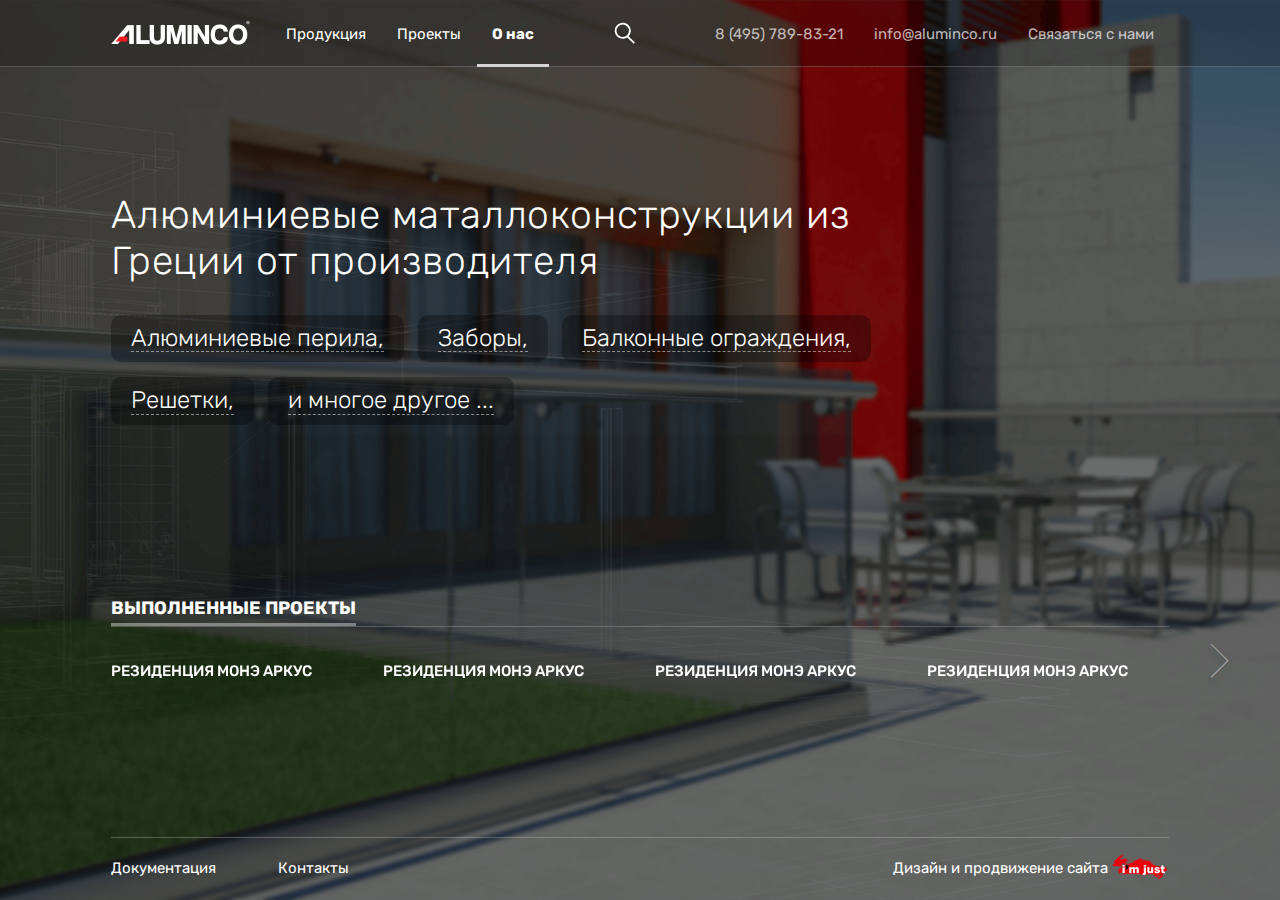
==== commit 55046e62: "qq" ====
--- a/al/index.html
+++ b/al/index.html
@@ -5,6 +5,7 @@
   <meta charset="utf-8">
   <meta http-equiv="X-UA-Compatible" content="IE=edge">
   <meta name="viewport" content="width=device-width, initial-scale=1">
+  <meta name="robots" content="none"/>
   <title>aluminco</title>
   <!-- <link rel="stylesheet" href="css/bootstrap.min.css"> -->
   <link rel="stylesheet" href="css/main.css">
@@ -90,95 +91,95 @@
     <span class="section-title">Выполненные проекты</span>
   </div>
   <div  class="project" id="project-slider">
-    
-        <article class="project-item">
-  <a class="project-img-wrap" href="" >
-    <img class="project-item-img img-fluid" src="https://placehold.it/767x340" alt="">
-  </a>
-  <a class="project-item-title" href="">Резиденция Монэ Аркус</a>
-</article>
-
-    
-        <article class="project-item">
-  <a class="project-img-wrap" href="" >
-    <img class="project-item-img img-fluid" src="https://placehold.it/767x340" alt="">
-  </a>
-  <a class="project-item-title" href="">Резиденция Монэ Аркус</a>
-</article>
-
-    
-        <article class="project-item">
-  <a class="project-img-wrap" href="" >
-    <img class="project-item-img img-fluid" src="https://placehold.it/767x340" alt="">
-  </a>
-  <a class="project-item-title" href="">Резиденция Монэ Аркус</a>
-</article>
-
-    
-        <article class="project-item">
-  <a class="project-img-wrap" href="" >
-    <img class="project-item-img img-fluid" src="https://placehold.it/767x340" alt="">
-  </a>
-  <a class="project-item-title" href="">Резиденция Монэ Аркус</a>
-</article>
-
-    
-        <article class="project-item">
-  <a class="project-img-wrap" href="" >
-    <img class="project-item-img img-fluid" src="https://placehold.it/767x340" alt="">
-  </a>
-  <a class="project-item-title" href="">Резиденция Монэ Аркус</a>
-</article>
-
-    
-        <article class="project-item">
-  <a class="project-img-wrap" href="" >
-    <img class="project-item-img img-fluid" src="https://placehold.it/767x340" alt="">
-  </a>
-  <a class="project-item-title" href="">Резиденция Монэ Аркус</a>
-</article>
-
-    
-        <article class="project-item">
-  <a class="project-img-wrap" href="" >
-    <img class="project-item-img img-fluid" src="https://placehold.it/767x340" alt="">
-  </a>
-  <a class="project-item-title" href="">Резиденция Монэ Аркус</a>
-</article>
-
-    
-        <article class="project-item">
-  <a class="project-img-wrap" href="" >
-    <img class="project-item-img img-fluid" src="https://placehold.it/767x340" alt="">
-  </a>
-  <a class="project-item-title" href="">Резиденция Монэ Аркус</a>
-</article>
-
-    
-        <article class="project-item">
-  <a class="project-img-wrap" href="" >
-    <img class="project-item-img img-fluid" src="https://placehold.it/767x340" alt="">
-  </a>
-  <a class="project-item-title" href="">Резиденция Монэ Аркус</a>
-</article>
-
-    
-        <article class="project-item">
-  <a class="project-img-wrap" href="" >
-    <img class="project-item-img img-fluid" src="https://placehold.it/767x340" alt="">
-  </a>
-  <a class="project-item-title" href="">Резиденция Монэ Аркус</a>
-</article>
-
-    
-        <article class="project-item">
-  <a class="project-img-wrap" href="" >
-    <img class="project-item-img img-fluid" src="https://placehold.it/767x340" alt="">
-  </a>
-  <a class="project-item-title" href="">Резиденция Монэ Аркус</a>
-</article>
-
-    
+
+        <article class="project-item">
+  <a class="project-img-wrap" href="" >
+    <img class="project-item-img img-fluid" src="https://placehold.it/767x340" alt="">
+  </a>
+  <a class="project-item-title" href="">Резиденция Монэ Аркус</a>
+</article>
+
+
+        <article class="project-item">
+  <a class="project-img-wrap" href="" >
+    <img class="project-item-img img-fluid" src="https://placehold.it/767x340" alt="">
+  </a>
+  <a class="project-item-title" href="">Резиденция Монэ Аркус</a>
+</article>
+
+
+        <article class="project-item">
+  <a class="project-img-wrap" href="" >
+    <img class="project-item-img img-fluid" src="https://placehold.it/767x340" alt="">
+  </a>
+  <a class="project-item-title" href="">Резиденция Монэ Аркус</a>
+</article>
+
+
+        <article class="project-item">
+  <a class="project-img-wrap" href="" >
+    <img class="project-item-img img-fluid" src="https://placehold.it/767x340" alt="">
+  </a>
+  <a class="project-item-title" href="">Резиденция Монэ Аркус</a>
+</article>
+
+
+        <article class="project-item">
+  <a class="project-img-wrap" href="" >
+    <img class="project-item-img img-fluid" src="https://placehold.it/767x340" alt="">
+  </a>
+  <a class="project-item-title" href="">Резиденция Монэ Аркус</a>
+</article>
+
+
+        <article class="project-item">
+  <a class="project-img-wrap" href="" >
+    <img class="project-item-img img-fluid" src="https://placehold.it/767x340" alt="">
+  </a>
+  <a class="project-item-title" href="">Резиденция Монэ Аркус</a>
+</article>
+
+
+        <article class="project-item">
+  <a class="project-img-wrap" href="" >
+    <img class="project-item-img img-fluid" src="https://placehold.it/767x340" alt="">
+  </a>
+  <a class="project-item-title" href="">Резиденция Монэ Аркус</a>
+</article>
+
+
+        <article class="project-item">
+  <a class="project-img-wrap" href="" >
+    <img class="project-item-img img-fluid" src="https://placehold.it/767x340" alt="">
+  </a>
+  <a class="project-item-title" href="">Резиденция Монэ Аркус</a>
+</article>
+
+
+        <article class="project-item">
+  <a class="project-img-wrap" href="" >
+    <img class="project-item-img img-fluid" src="https://placehold.it/767x340" alt="">
+  </a>
+  <a class="project-item-title" href="">Резиденция Монэ Аркус</a>
+</article>
+
+
+        <article class="project-item">
+  <a class="project-img-wrap" href="" >
+    <img class="project-item-img img-fluid" src="https://placehold.it/767x340" alt="">
+  </a>
+  <a class="project-item-title" href="">Резиденция Монэ Аркус</a>
+</article>
+
+
+        <article class="project-item">
+  <a class="project-img-wrap" href="" >
+    <img class="project-item-img img-fluid" src="https://placehold.it/767x340" alt="">
+  </a>
+  <a class="project-item-title" href="">Резиденция Монэ Аркус</a>
+</article>
+
+
     <article class="project-item project-item--all">
       <a class="btn btn--project-item" href="#">
         Все проекты
@@ -221,7 +222,7 @@
 
 
 
-  <script src="https://code.jquery.com/jquery-3.2.1.slim.min.js" integrity="sha384-KJ3o2DKtIkvYIK3UENzmM7KCkRr/rE9/Qpg6aAZGJwFDMVNA/GpGFF93hXpG5KkN" crossorigin="anonymous"></script>
+  <script src="https://code.jquery.com/jquery-3.2.1.min.js" crossorigin="anonymous"></script>
   <script src="https://cdnjs.cloudflare.com/ajax/libs/popper.js/1.12.3/umd/popper.min.js" integrity="sha384-vFJXuSJphROIrBnz7yo7oB41mKfc8JzQZiCq4NCceLEaO4IHwicKwpJf9c9IpFgh" crossorigin="anonymous"></script>
   <script src="https://maxcdn.bootstrapcdn.com/bootstrap/4.0.0-beta.2/js/bootstrap.min.js" integrity="sha384-alpBpkh1PFOepccYVYDB4do5UnbKysX5WZXm3XxPqe5iKTfUKjNkCk9SaVuEZflJ" crossorigin="anonymous"></script>
   <script type="text/javascript" src="js/slick.min.js"></script>
